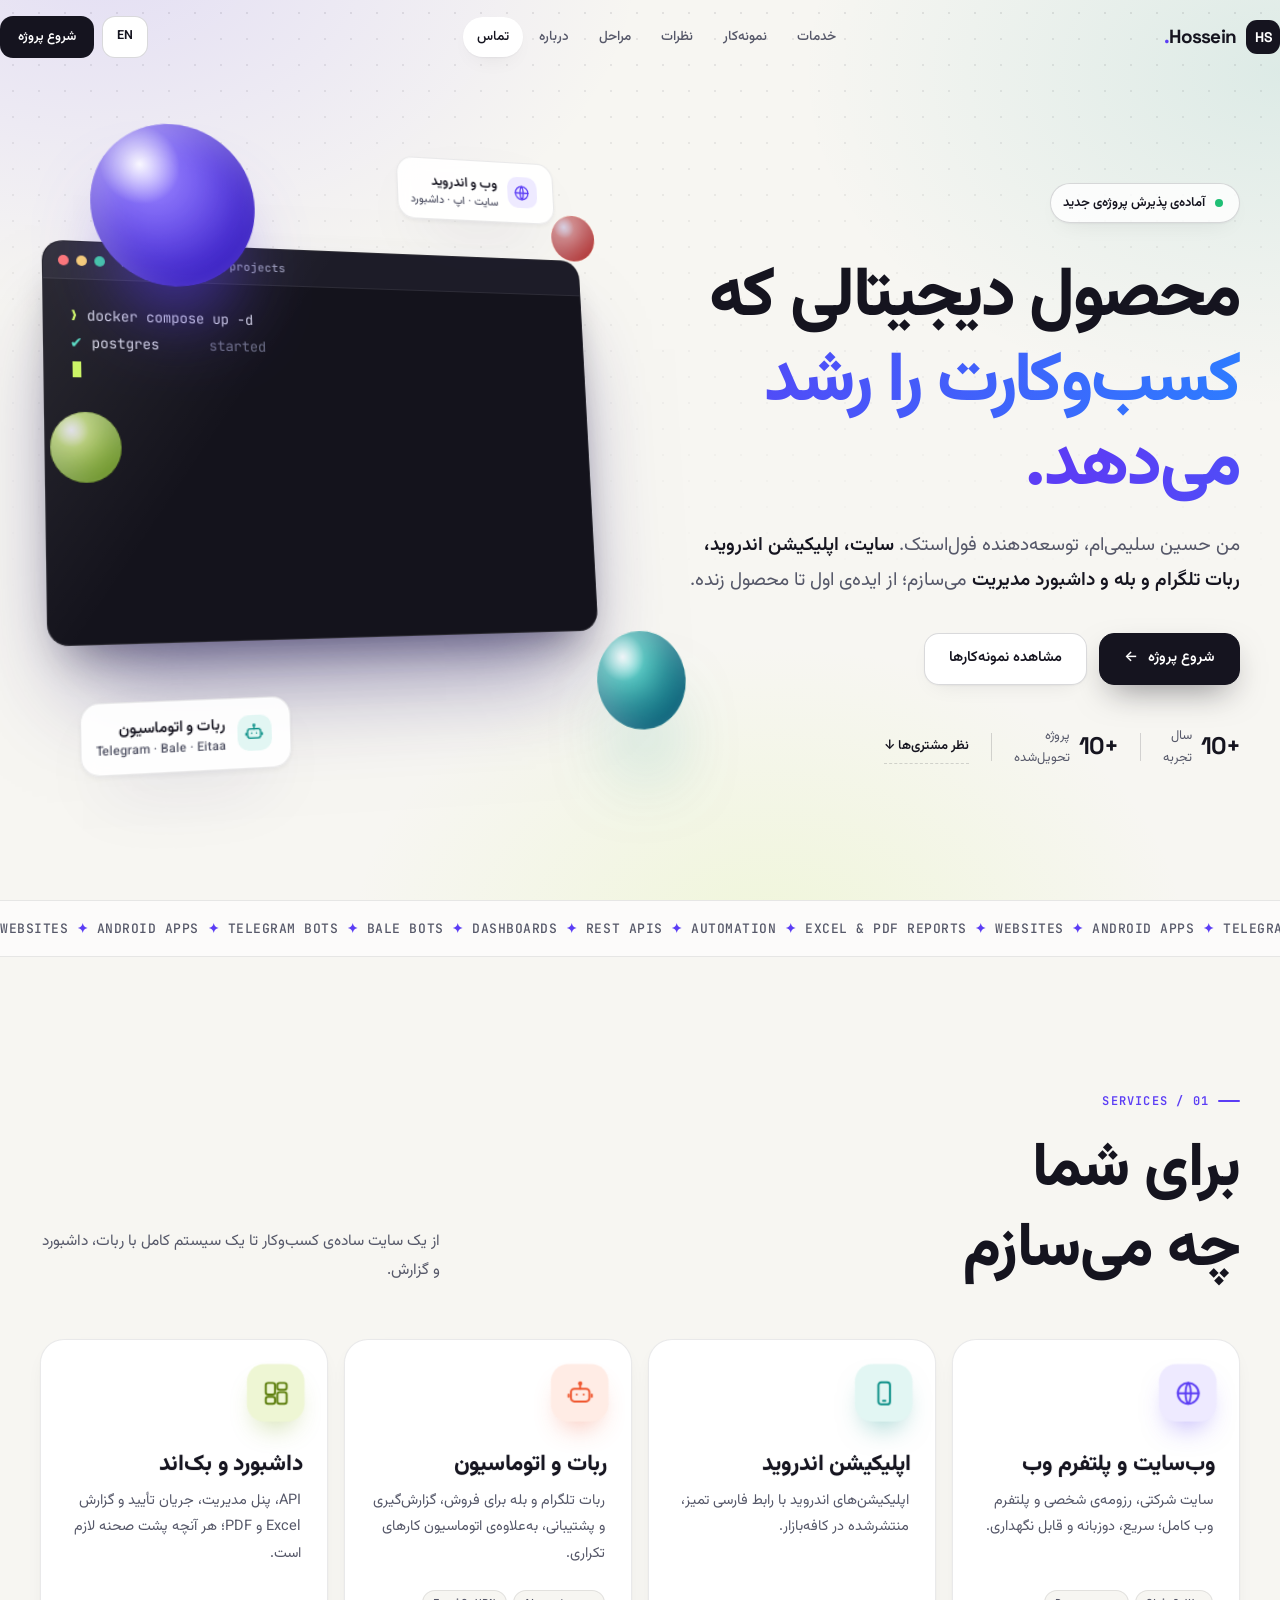
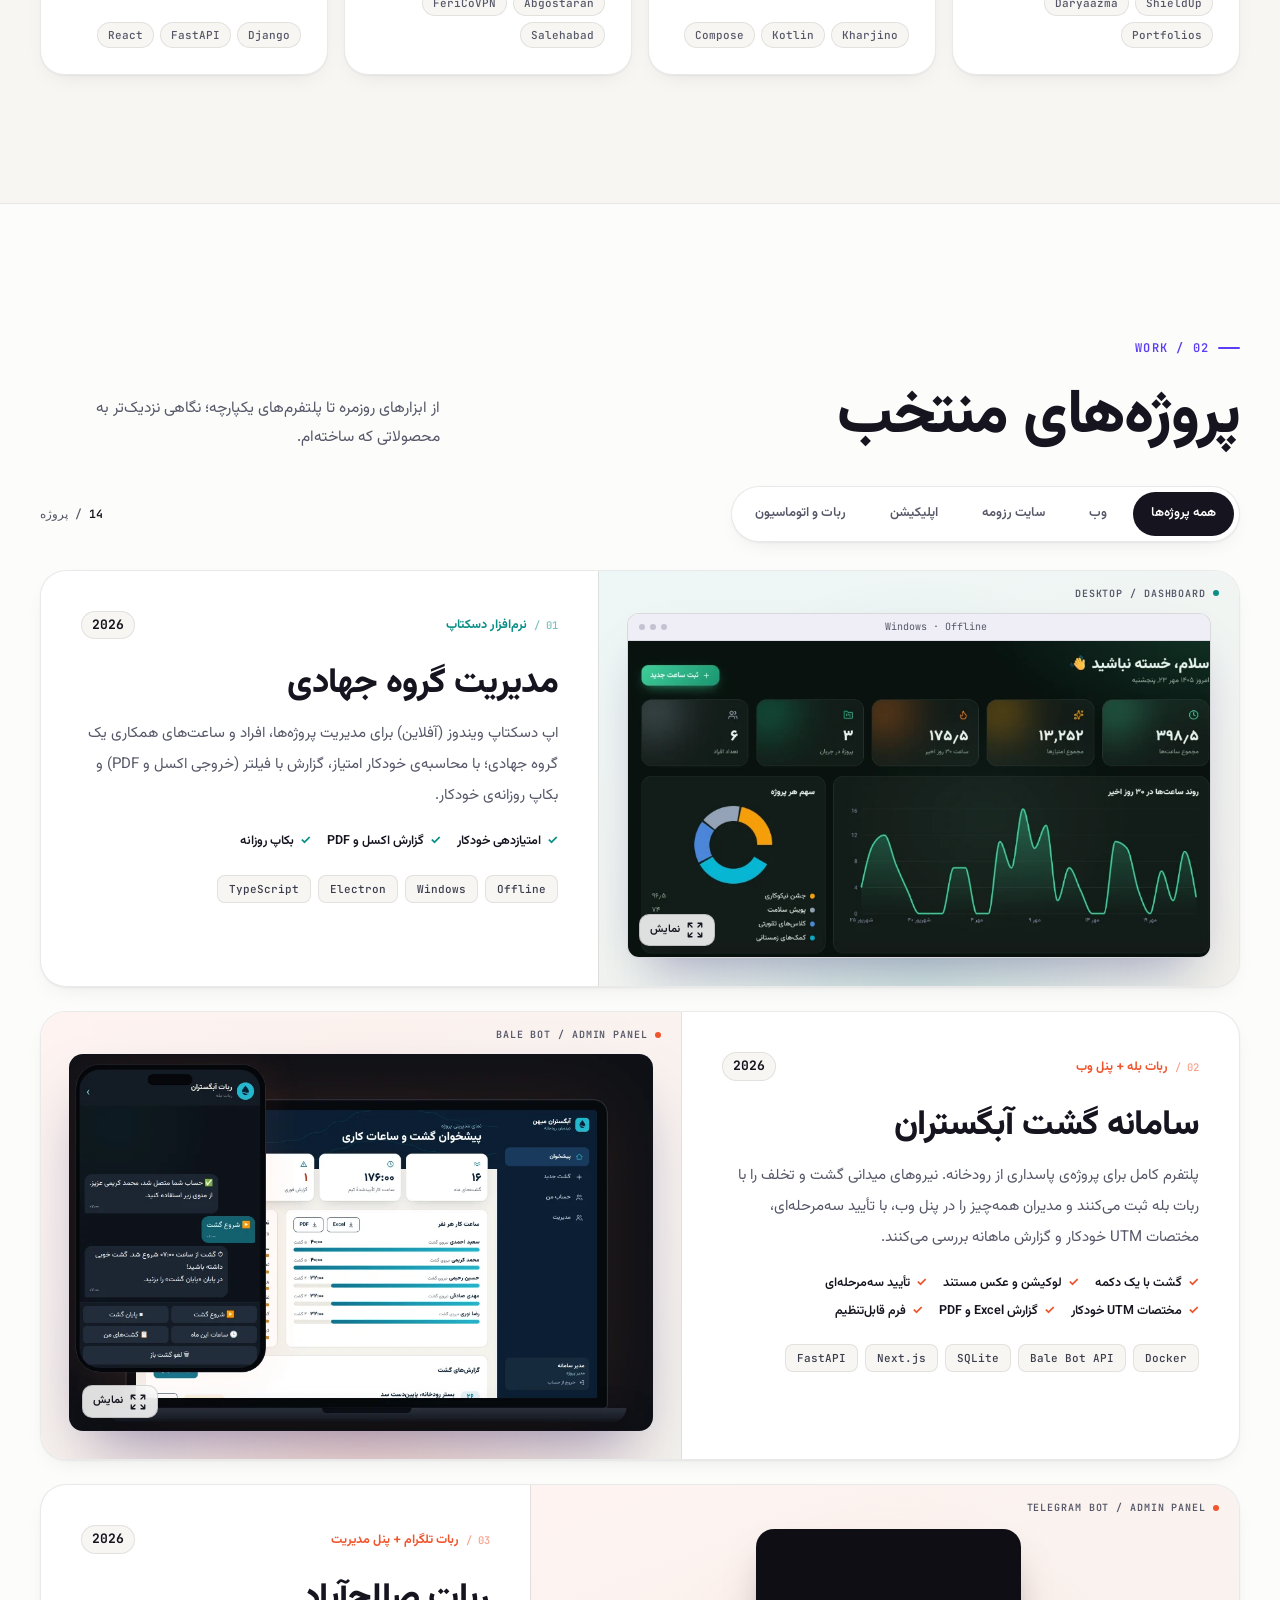
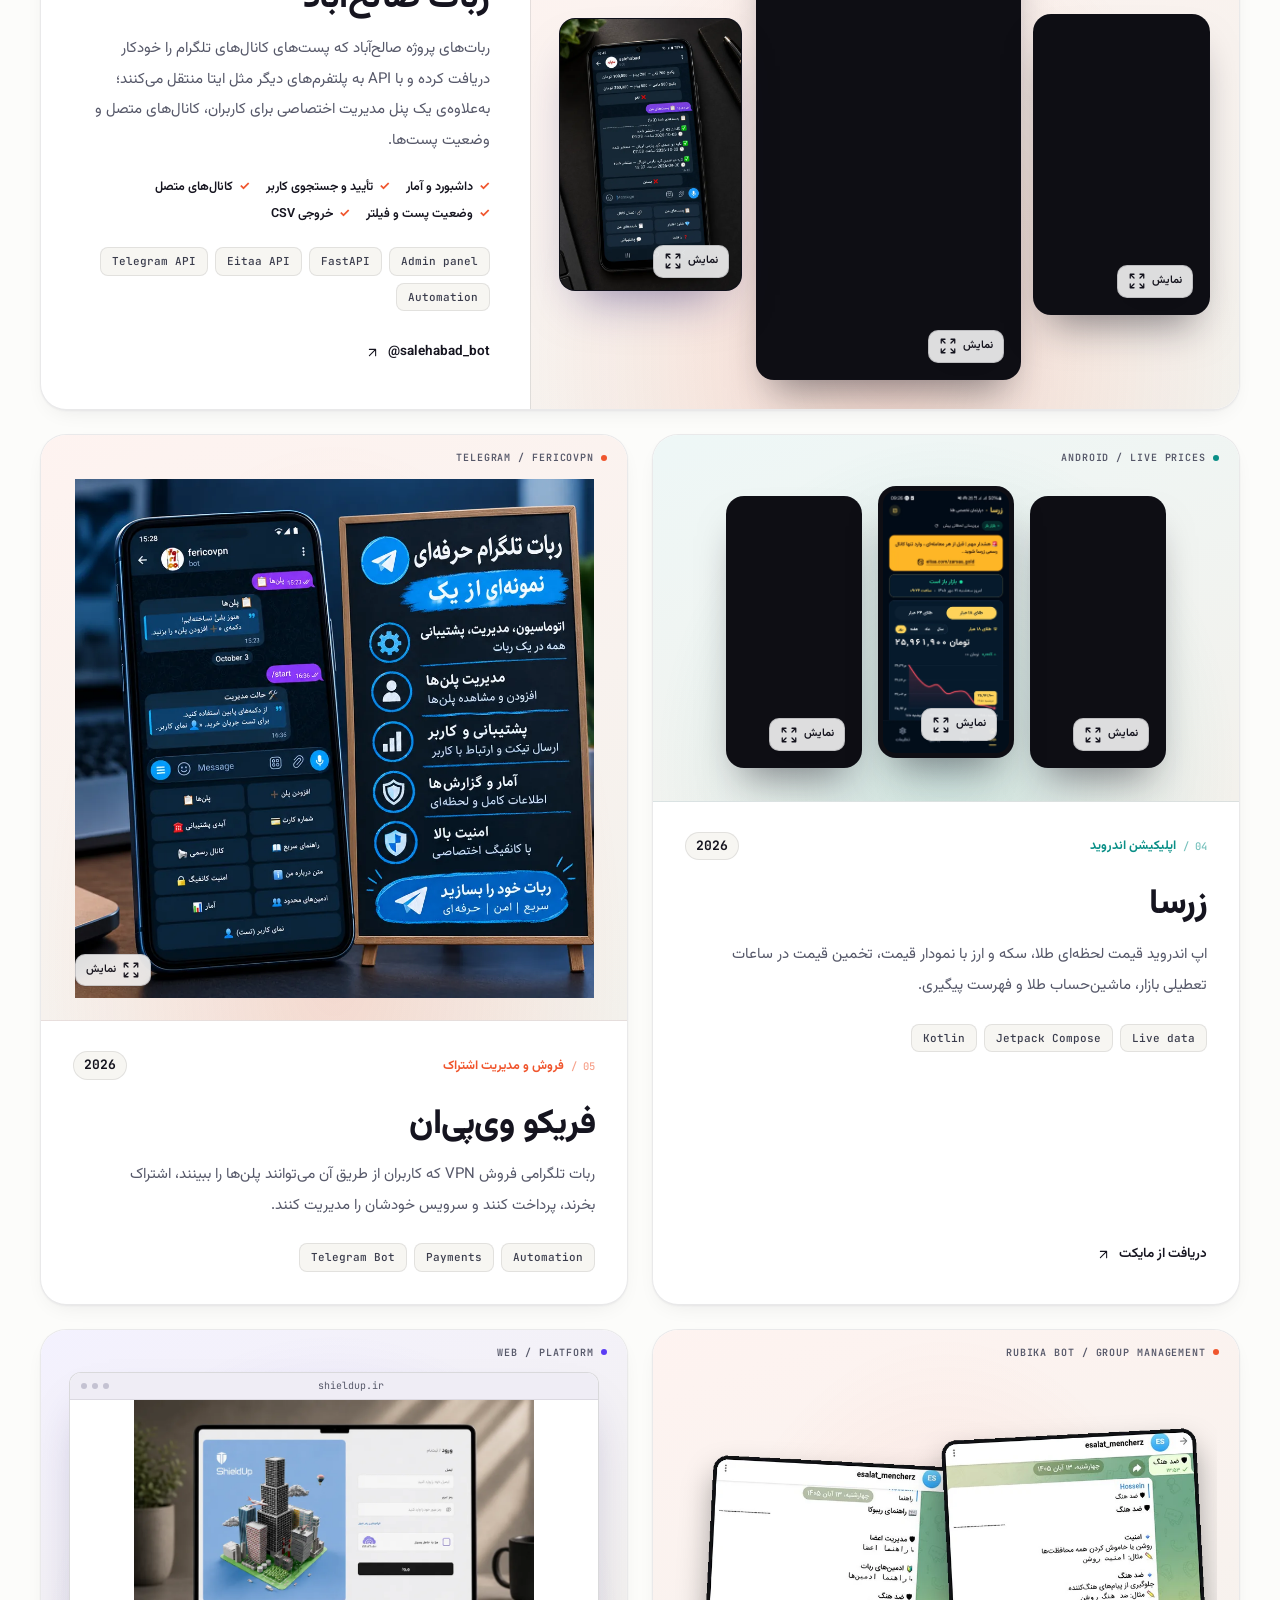
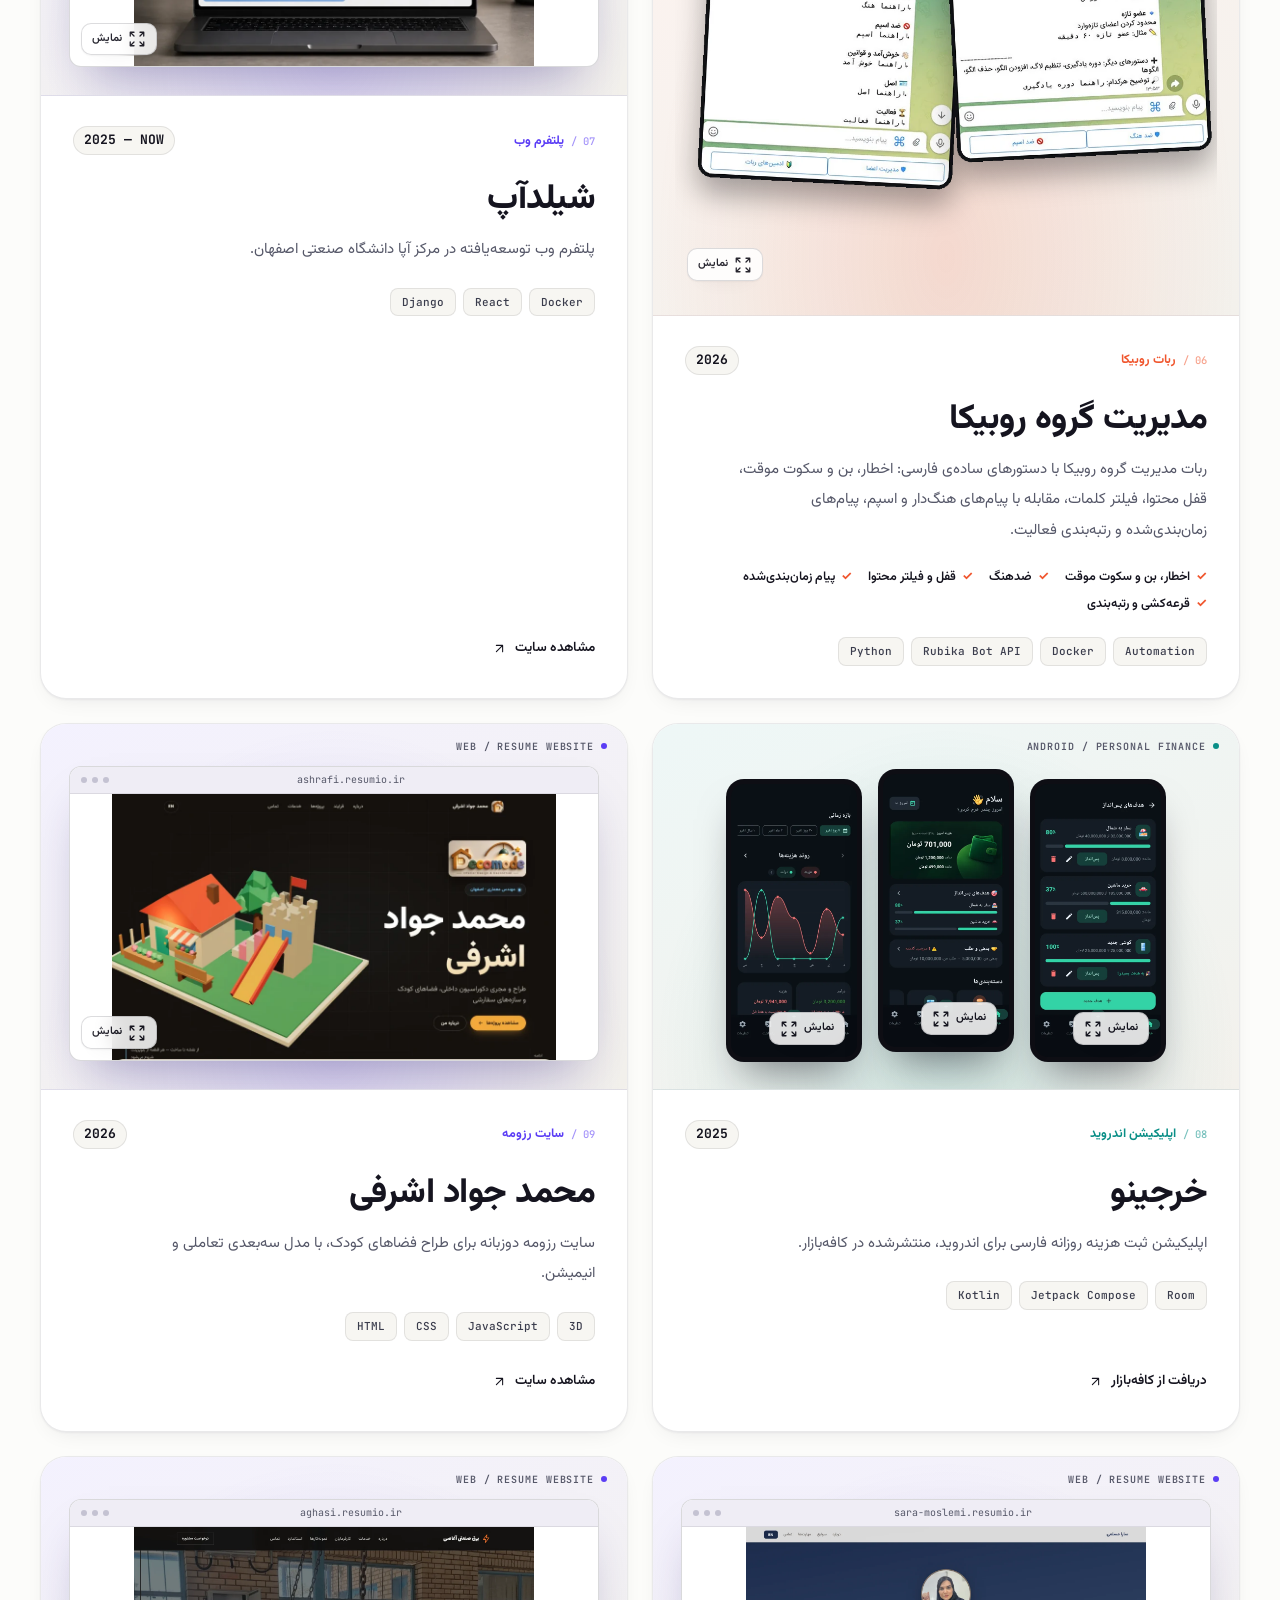
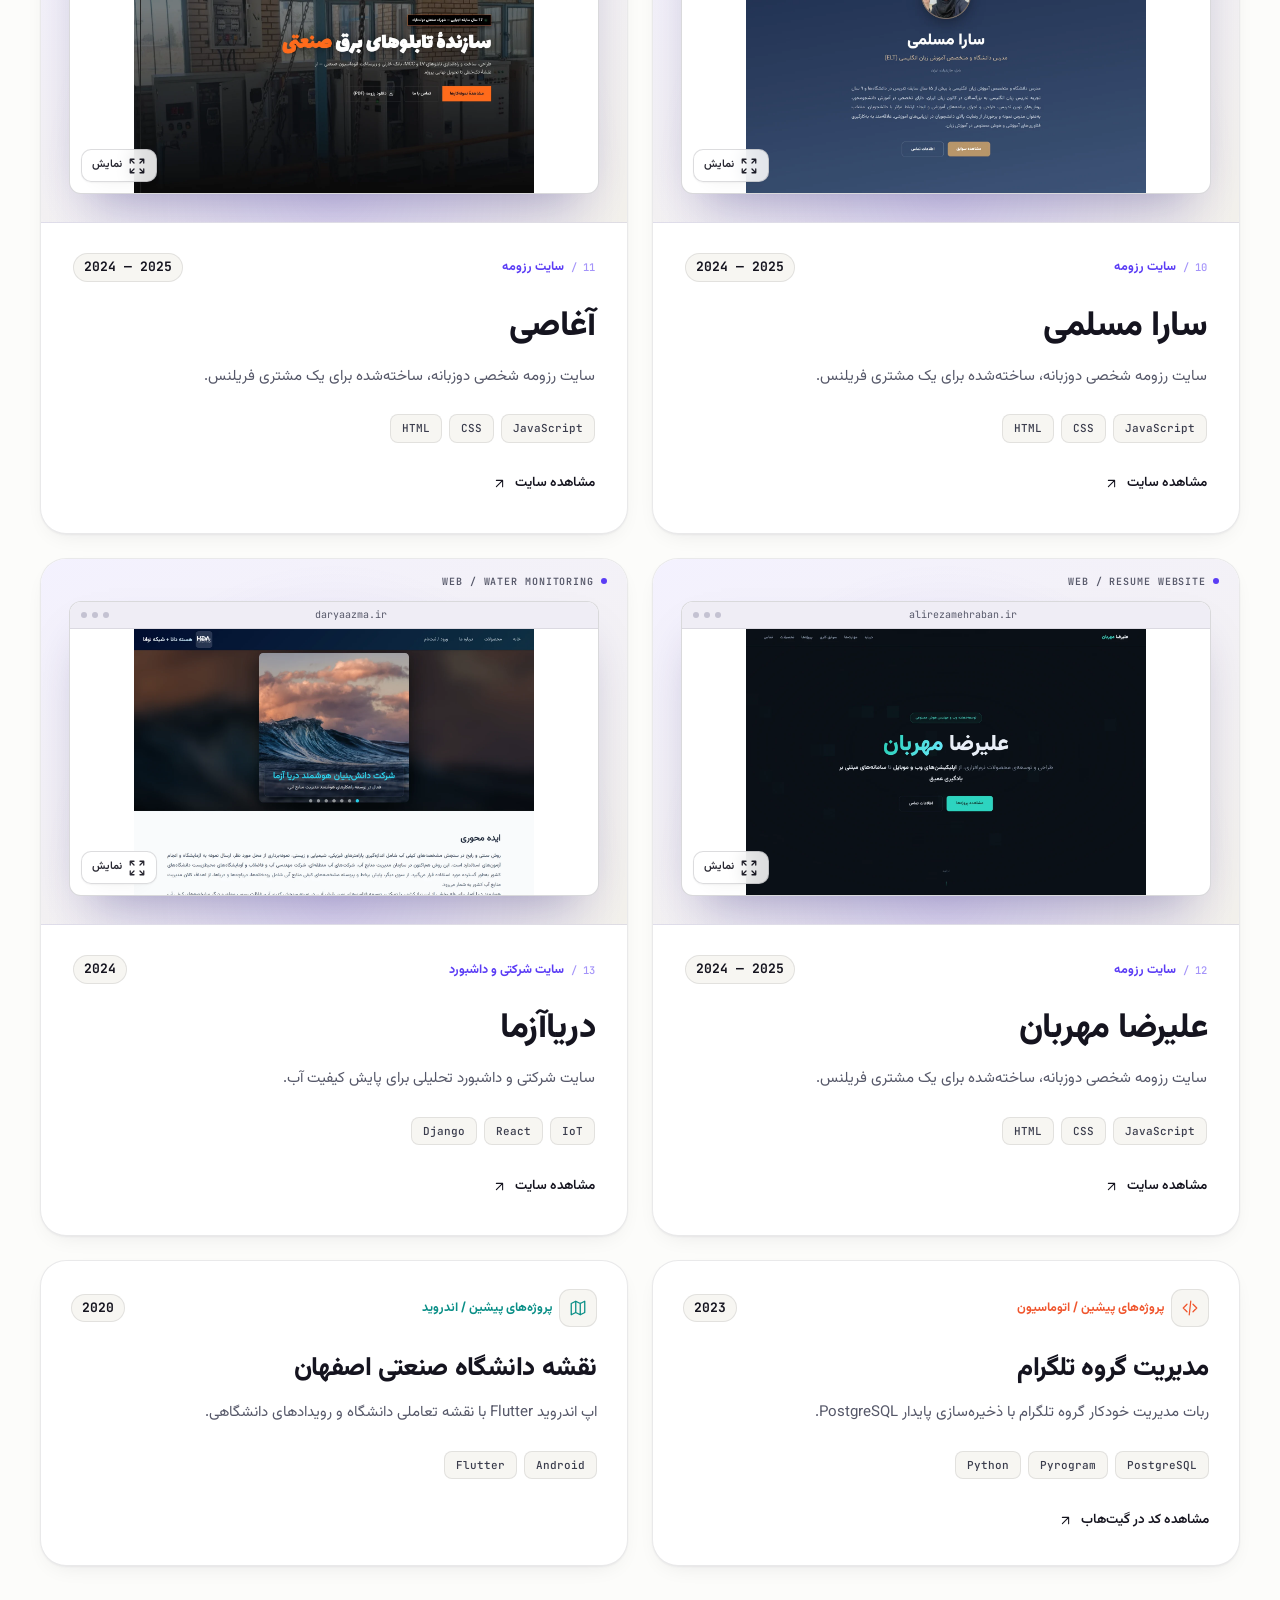
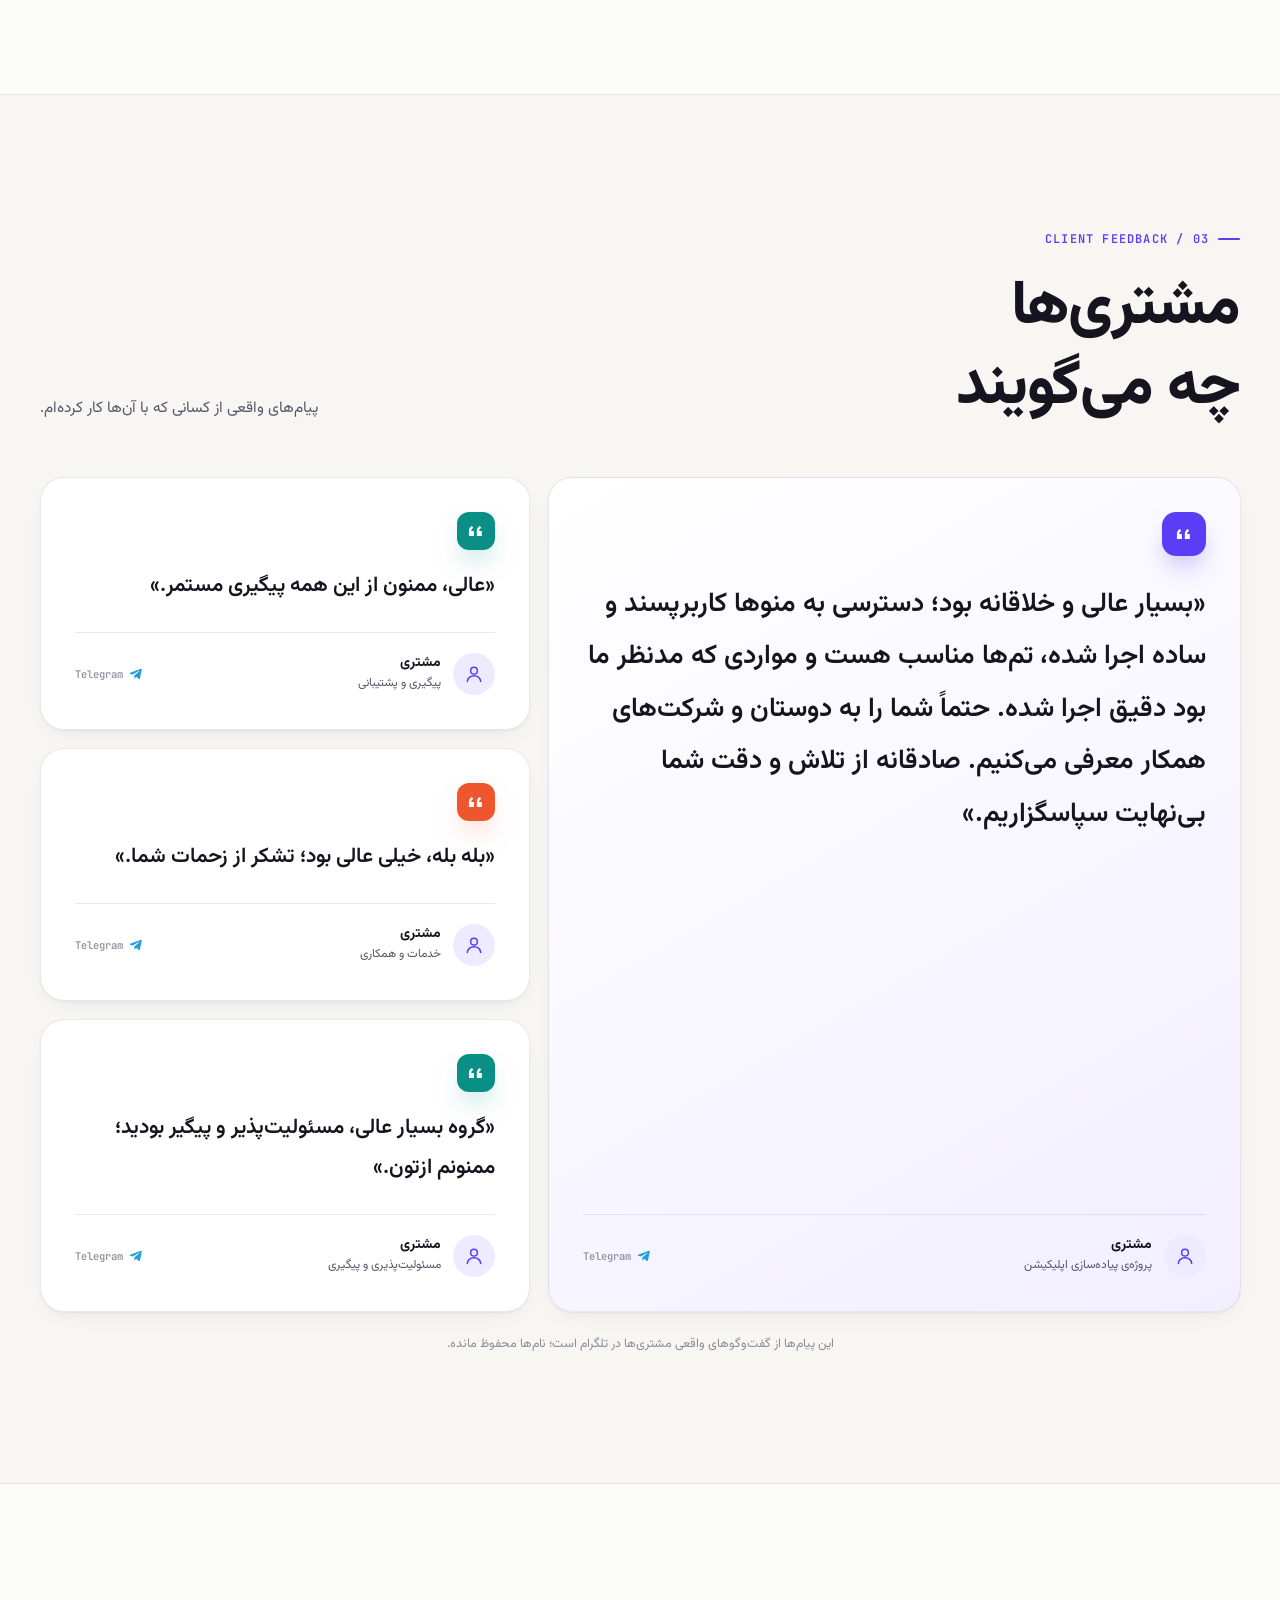
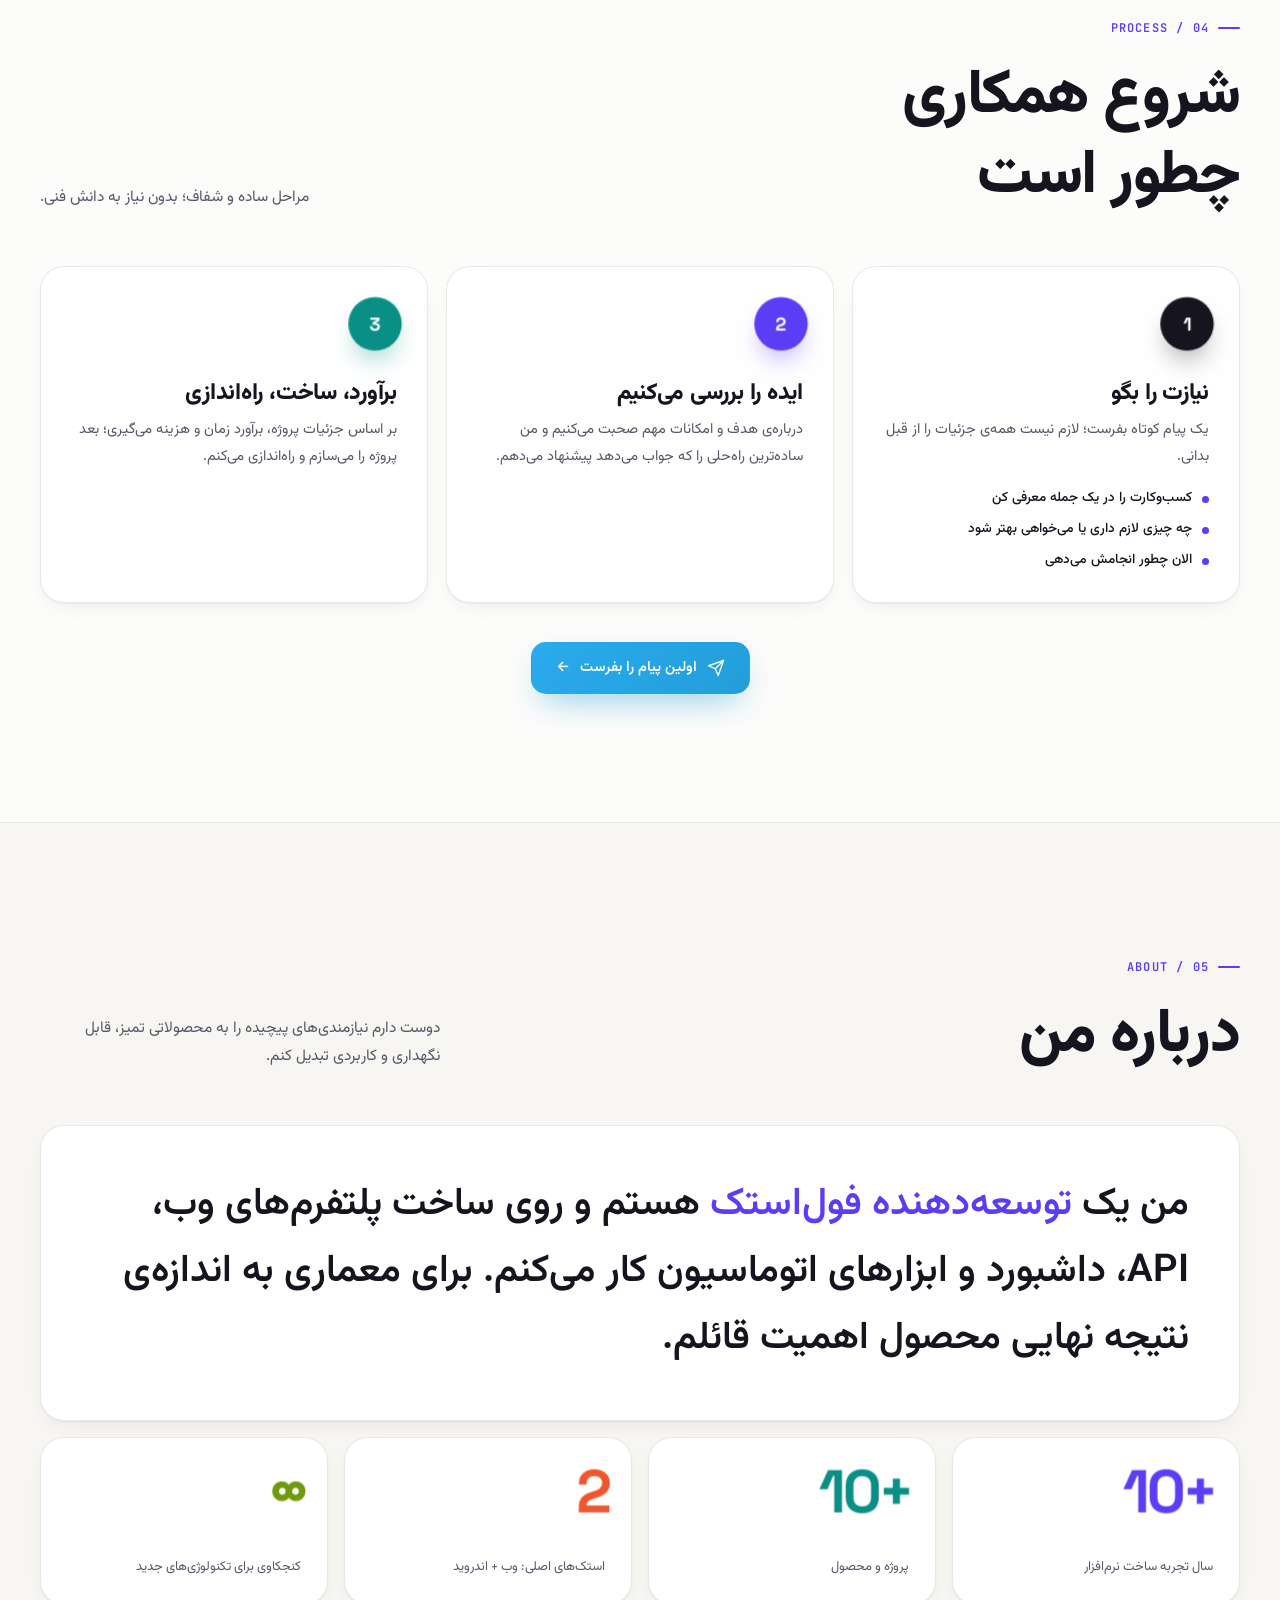
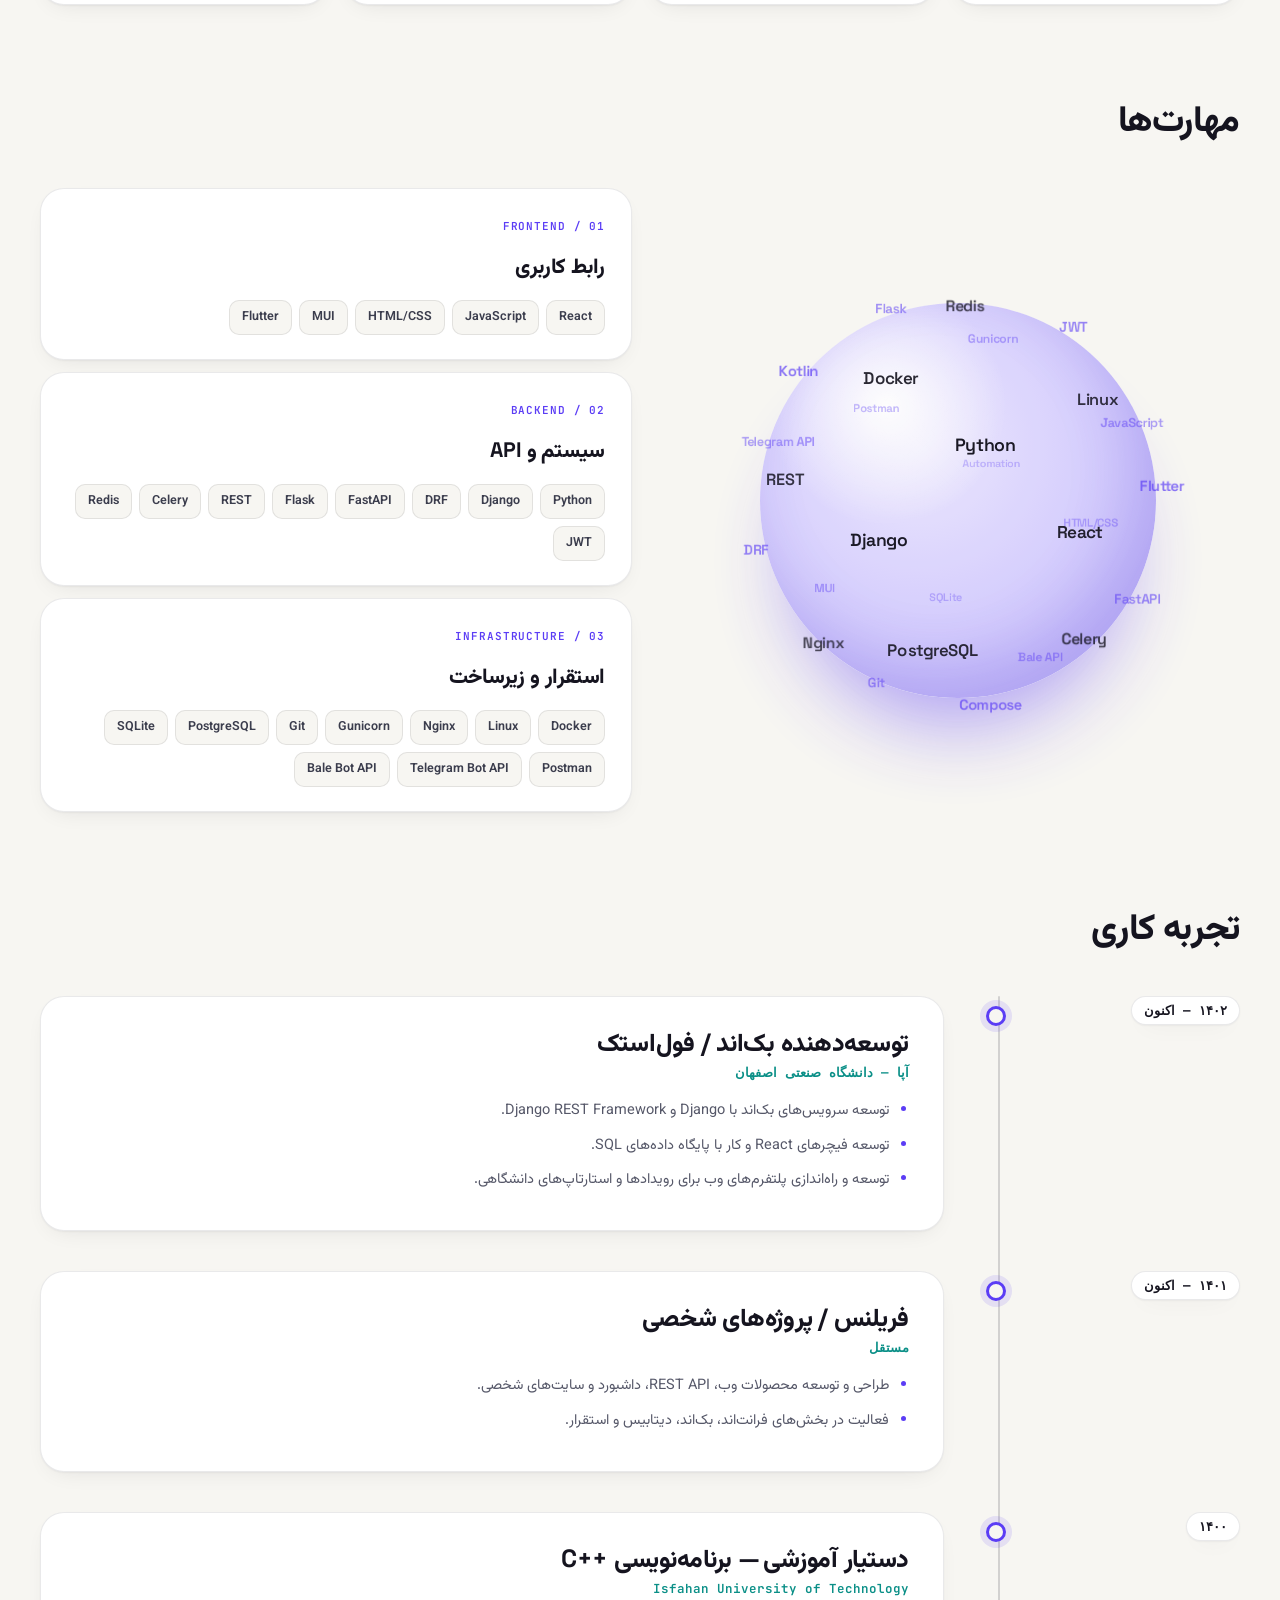
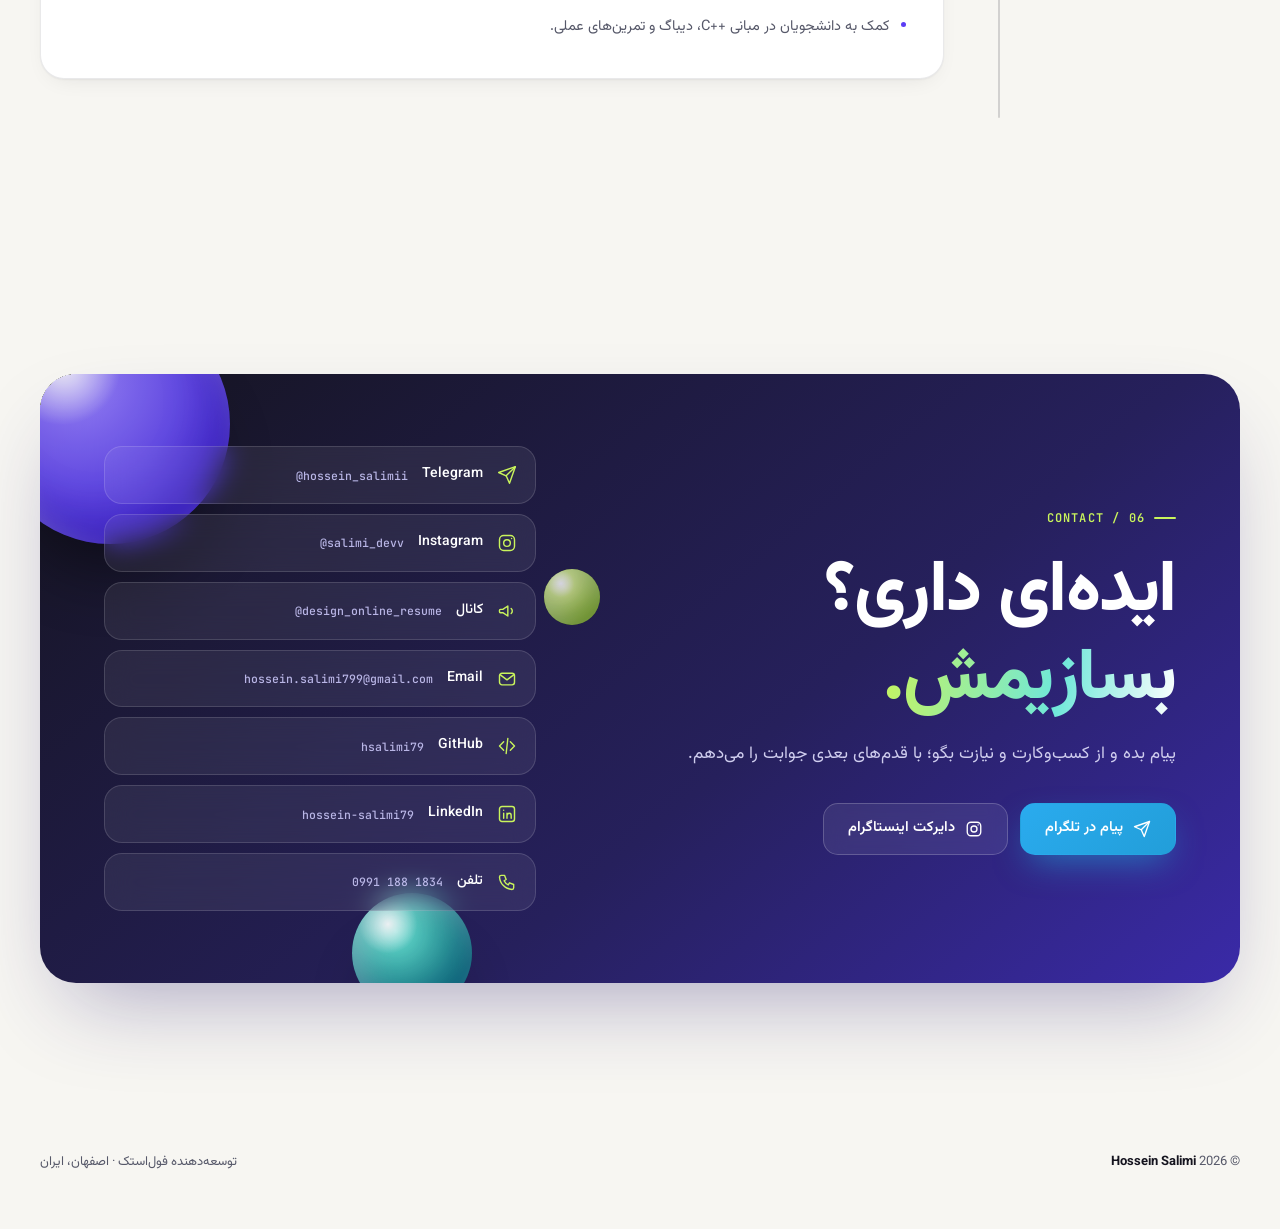
==== index.html @ 25f8d0c4 "Add deep links that open a project filter, e.g. #projects-resume" ====
<!DOCTYPE html>
<html lang="fa" dir="rtl">
<head>
<meta charset="UTF-8">
<meta name="viewport" content="width=device-width, initial-scale=1.0">
<meta name="theme-color" content="#f7f6f2">
<meta name="color-scheme" content="light">
<title>حسین سلیمی — وب‌سایت، اپلیکیشن و ربات برای کسب‌وکار شما</title>
<meta name="description" content="حسین سلیمی، توسعه‌دهنده فول‌استک. سایت، اپلیکیشن اندروید، ربات تلگرام و بله و داشبورد مدیریت می‌سازم؛ از ایده‌ی اول تا محصول زنده.">
<meta property="og:title" content="حسین سلیمی — وب‌سایت، اپلیکیشن و ربات برای کسب‌وکار شما">
<meta property="og:description" content="سایت، اپلیکیشن اندروید، ربات تلگرام و بله و داشبورد مدیریت؛ از ایده‌ی اول تا محصول زنده.">
<meta property="og:type" content="website">
<!-- lang:start -->
<link rel="canonical" href="https://hossein-salimi.resumio.ir/">
<link rel="alternate" hreflang="fa" href="https://hossein-salimi.resumio.ir/">
<link rel="alternate" hreflang="en" href="https://hossein-salimi.resumio.ir/en/">
<link rel="alternate" hreflang="x-default" href="https://hossein-salimi.resumio.ir/">
<meta property="og:url" content="https://hossein-salimi.resumio.ir/">
<meta property="og:locale" content="fa_IR">
<!-- lang:end -->
<link rel="preconnect" href="https://fonts.googleapis.com">
<link rel="preconnect" href="https://fonts.gstatic.com" crossorigin>
<link href="https://fonts.googleapis.com/css2?family=Inter:wght@400;500;600;700&family=Space+Grotesk:wght@500;600;700&family=JetBrains+Mono:wght@400;500;600&family=Vazirmatn:wght@400;500;600;700;800&display=swap" rel="stylesheet">
<script type="application/ld+json">
{"@context":"https://schema.org","@type":"ProfessionalService","name":"Hossein Salimi","description":"Websites, Android apps, Telegram and Bale bots and dashboards for businesses.","url":"https://hsalimi79.github.io/","email":"hossein.salimi799@gmail.com","areaServed":"IR","address":{"@type":"PostalAddress","addressLocality":"Isfahan","addressCountry":"IR"},"sameAs":["https://github.com/hsalimi79","https://linkedin.com/in/hossein-salimi79","https://t.me/hossein_salimii"]}
</script>
<script>document.documentElement.classList.add('js')</script>
<style>
:root{
  --bg:#f7f6f2;--surface:#fff;--ink:#15141f;--muted:#565869;--soft:#8a8c9c;
  --line:rgba(21,20,31,.09);--line2:rgba(21,20,31,.16);
  --violet:#5b3df5;--violet-2:#7c63ff;--violet-soft:#eeeaff;
  --teal:#0a8f87;--teal-soft:#e2f6f3;--coral:#f0562e;--coral-soft:#ffece5;
  --lime:#c9f45c;--amber:#f5a623;
  --shadow-s:0 1px 2px rgba(21,20,31,.05),0 8px 24px -12px rgba(21,20,31,.12);
  --shadow-m:0 2px 4px rgba(21,20,31,.05),0 24px 60px -24px rgba(40,30,110,.28);
  --shadow-l:0 40px 90px -30px rgba(40,30,110,.38);
  --max:1200px;--display:"Space Grotesk",Vazirmatn,sans-serif;--mono:"JetBrains Mono",ui-monospace,monospace;
  --ease:cubic-bezier(.2,.8,.2,1);
}
*{box-sizing:border-box;margin:0;padding:0}
html{scroll-behavior:smooth;scroll-padding-top:88px}
body{background:var(--bg);color:var(--ink);font-family:Inter,Vazirmatn,sans-serif;line-height:1.7;overflow-x:hidden;-webkit-font-smoothing:antialiased}
body.fa{font-family:Vazirmatn,Inter,sans-serif}
a{color:inherit;text-decoration:none}
button{font:inherit;color:inherit}
img{max-width:100%}
::selection{background:var(--violet);color:#fff}
:focus-visible{outline:2px solid var(--violet);outline-offset:3px;border-radius:8px}
.container{width:min(var(--max),calc(100% - 48px));margin-inline:auto}

/* ambient background */
.paper{position:fixed;inset:0;z-index:-3;pointer-events:none;background:
 radial-gradient(900px 600px at 8% -5%,rgba(124,99,255,.16),transparent 60%),
 radial-gradient(800px 560px at 100% 8%,rgba(10,143,135,.11),transparent 60%),
 radial-gradient(700px 500px at 60% 105%,rgba(201,244,92,.16),transparent 60%),var(--bg)}
.dots{position:fixed;inset:0;z-index:-2;pointer-events:none;opacity:.55;background-image:radial-gradient(rgba(21,20,31,.16) 1px,transparent 1.3px);background-size:26px 26px;mask-image:linear-gradient(180deg,#000 0,transparent 70%);-webkit-mask-image:linear-gradient(180deg,#000 0,transparent 70%)}
.progress{position:fixed;top:0;left:0;height:3px;width:100%;z-index:60;transform-origin:0 50%;transform:scaleX(0);background:linear-gradient(90deg,var(--violet),var(--teal),var(--lime))}

/* topbar */
.topbar{position:fixed;top:0;inset-inline:0;height:74px;z-index:50;display:flex;align-items:center;transition:background .3s,box-shadow .3s,backdrop-filter .3s}
.topbar.scrolled{background:rgba(247,246,242,.82);backdrop-filter:blur(16px) saturate(1.4);-webkit-backdrop-filter:blur(16px) saturate(1.4);box-shadow:0 1px 0 var(--line)}
.nav{display:flex;align-items:center;justify-content:space-between;width:100%;gap:16px}
.logo{display:flex;align-items:center;gap:10px;font-family:var(--display);font-weight:700;font-size:19px;letter-spacing:-.04em}
.logo i{display:grid;place-items:center;width:34px;height:34px;border-radius:11px;background:var(--ink);color:#fff;font:700 14px var(--display);font-style:normal;letter-spacing:-.02em}
.logo b{font-weight:700}.logo b span{color:var(--violet)}
.navlinks{display:flex;gap:2px;font-size:13.5px;font-weight:500;color:var(--muted)}
.navlinks a{padding:9px 14px;border-radius:99px;transition:color .2s,background .2s}
.navlinks a:hover{color:var(--ink);background:rgba(21,20,31,.05)}
.navlinks a.active{color:var(--ink);background:var(--surface);box-shadow:var(--shadow-s)}
.actions{display:flex;align-items:center;gap:8px}
.iconbtn,.langbtn{height:42px;min-width:44px;border:1px solid var(--line2);background:var(--surface);color:var(--ink);border-radius:13px;cursor:pointer;transition:.2s;font-weight:600;font-size:12.5px}
.langbtn{padding:0 14px;display:inline-flex;align-items:center;justify-content:center}
.iconbtn:hover,.langbtn:hover{border-color:var(--violet);color:var(--violet)}
.nav-cta{display:inline-flex;align-items:center;gap:8px;height:42px;padding:0 18px;border-radius:13px;background:var(--ink);color:#fff;font-size:13px;font-weight:600;transition:transform .25s var(--ease),box-shadow .25s}
.nav-cta:hover{transform:translateY(-2px);box-shadow:0 12px 24px -10px rgba(21,20,31,.5)}

/* buttons */
.btn{display:inline-flex;align-items:center;gap:10px;min-height:52px;padding:0 24px;border-radius:15px;border:1px solid var(--line2);background:var(--surface);font-size:14.5px;font-weight:600;transition:transform .3s var(--ease),box-shadow .3s,border-color .2s,background .2s;box-shadow:var(--shadow-s)}
.btn:hover{border-color:var(--violet);box-shadow:var(--shadow-m)}
.btn.primary{background:var(--ink);border-color:var(--ink);color:#fff;box-shadow:0 14px 34px -12px rgba(21,20,31,.55)}
.btn.primary:hover{background:var(--violet);border-color:var(--violet);box-shadow:0 18px 40px -12px rgba(91,61,245,.6)}
.btn.tg{background:linear-gradient(135deg,#2aabee,#229ed9);border-color:transparent;color:#fff;box-shadow:0 14px 34px -12px rgba(34,158,217,.6)}
.btn svg{width:18px;height:18px;flex-shrink:0;fill:none;stroke:currentColor;stroke-width:1.8;stroke-linecap:round;stroke-linejoin:round}
.arrow{transition:transform .25s var(--ease)}
.btn:hover .arrow{transform:translateX(4px)}
[dir=rtl] .arrow{transform:scaleX(-1)}
[dir=rtl] .btn:hover .arrow{transform:scaleX(-1) translateX(4px)}

/* hero */
.hero{position:relative;min-height:100vh;min-height:100svh;padding:132px 0 80px;display:grid;grid-template-columns:minmax(0,1.05fr) minmax(0,.95fr);align-items:center;gap:48px}
.kicker{display:inline-flex;align-items:center;gap:10px;padding:8px 16px 8px 12px;border:1px solid var(--line2);background:rgba(255,255,255,.8);border-radius:99px;font-size:13px;font-weight:600;margin-bottom:26px;box-shadow:var(--shadow-s)}
.kicker i{width:8px;height:8px;border-radius:50%;background:#1fbf75;animation:ping 2s infinite}
@keyframes ping{70%{box-shadow:0 0 0 9px rgba(31,191,117,0)}0%{box-shadow:0 0 0 0 rgba(31,191,117,.5)}100%{box-shadow:0 0 0 0 rgba(31,191,117,0)}}
.hero h1{font-family:var(--display);font-size:clamp(44px,6.3vw,90px);line-height:.98;letter-spacing:-.055em;font-weight:700}
.fa .hero h1{font-size:clamp(40px,5.4vw,76px);line-height:1.22;letter-spacing:-.03em;font-weight:800}
.gradient{background:linear-gradient(100deg,var(--violet) 5%,#2e7bff 50%,var(--teal) 95%);background-size:200% 100%;-webkit-background-clip:text;background-clip:text;color:transparent;animation:shimmer 8s ease-in-out infinite alternate}
@keyframes shimmer{to{background-position:100% 0}}
.hero-copy{max-width:560px;color:var(--muted);font-size:19px;line-height:1.85;margin-top:26px}
.hero-copy strong{color:var(--ink);font-weight:600}
.ctas{display:flex;gap:12px;margin-top:34px;flex-wrap:wrap}
.trust{display:flex;align-items:center;gap:22px;margin-top:40px;flex-wrap:wrap;color:var(--muted);font-size:13px}
.trust div{display:flex;align-items:center;gap:9px}
.trust b{direction:ltr;unicode-bidi:isolate;display:inline-block;font-family:var(--display);font-size:24px;color:var(--ink);letter-spacing:-.04em;font-weight:700}
.trust span.sep{width:1px;height:28px;background:var(--line2)}

/* hero stage: 3D terminal + orbs */
.stage{position:relative;height:580px;perspective:1600px}
.deck{position:absolute;inset:0;transform-style:preserve-3d;transform:rotateY(var(--ry,-16deg)) rotateX(var(--rx,7deg));transition:transform .25s ease-out}
[dir=rtl] .deck{--ry:16deg}
.orb{position:absolute;border-radius:50%;will-change:transform;
 background:radial-gradient(circle at 30% 26%,rgba(255,255,255,.95) 0,rgba(255,255,255,0) 24%),radial-gradient(circle at 36% 32%,var(--o1),var(--o2) 72%);
 box-shadow:inset -16px -22px 46px rgba(30,10,120,.28),inset 10px 10px 30px rgba(255,255,255,.35),0 50px 70px -26px var(--os)}
.orb-1{--o1:#9b86ff;--o2:#4a2ee0;--os:rgba(91,61,245,.7);width:150px;height:150px;top:-2%;inset-inline-end:6%;transform:translateZ(150px);animation:bob 7s ease-in-out infinite}
.orb-2{--o1:#6fe7d9;--o2:#08877f;--os:rgba(10,143,135,.65);width:88px;height:88px;bottom:6%;inset-inline-start:-2%;transform:translateZ(210px);animation:bob 8s ease-in-out -3s infinite}
.orb-3{--o1:#e6ff8a;--o2:#8cc90f;--os:rgba(140,201,15,.6);width:58px;height:58px;top:46%;inset-inline-end:-3%;transform:translateZ(240px);animation:bob 6s ease-in-out -1s infinite}
.orb-4{--o1:#ffb199;--o2:#e8431a;--os:rgba(240,86,46,.55);width:46px;height:46px;top:8%;inset-inline-start:2%;transform:translateZ(120px);animation:bob 9s ease-in-out -5s infinite}
@keyframes bob{50%{translate:0 -16px}}
.screen{position:absolute;border-radius:20px;overflow:hidden;border:1px solid rgba(255,255,255,.1);background:#14131c;box-shadow:0 60px 90px -30px rgba(40,30,110,.55),0 24px 40px -20px rgba(21,20,31,.5);transform-style:preserve-3d}
.screen:after{content:"";position:absolute;inset:0;background:linear-gradient(125deg,rgba(255,255,255,.1),transparent 36%);pointer-events:none}
.screen .bar{height:36px;display:flex;align-items:center;gap:7px;padding:0 14px;background:#1d1c28;border-bottom:1px solid rgba(255,255,255,.07);font:500 11px var(--mono);color:#9a9cb4;direction:ltr}
.screen .bar i{width:10px;height:10px;border-radius:50%;background:#3a3b4d}
.screen .bar i:nth-child(1){background:#ff6b6b}.screen .bar i:nth-child(2){background:#ffd166}.screen .bar i:nth-child(3){background:#34d399}
.screen .bar span{margin-inline-start:8px}
.term{inset-inline:0;top:13%;transform:translateZ(60px);animation:bob 8s ease-in-out infinite;direction:ltr;text-align:left}
.term pre{font-family:var(--mono);font-size:13.5px;line-height:1.9;color:#d8d9e6;padding:22px 24px 26px;min-height:340px;white-space:pre-wrap;word-break:break-word}
.term .p{color:#c9f45c}.term .ok{color:#52e0c4}.term .dim{color:#6f7188}.term .hl{color:#a99bff}
.term .cur{display:inline-block;width:8px;height:15px;background:#c9f45c;vertical-align:-2px;margin-left:2px;animation:blink 1s steps(2) infinite}
@keyframes blink{50%{opacity:0}}
.chip3d{position:absolute;display:flex;align-items:center;gap:10px;padding:11px 16px 11px 12px;border-radius:16px;background:rgba(255,255,255,.92);border:1px solid var(--line);box-shadow:var(--shadow-m);font-size:13px;font-weight:600;white-space:nowrap;backdrop-filter:blur(10px)}
.chip3d i{display:grid;place-items:center;width:30px;height:30px;border-radius:10px;font-style:normal;font-size:15px}
.chip3d small{display:block;font-size:10.5px;font-weight:500;color:var(--muted);line-height:1.3}
.chip3d.c1{bottom:3%;inset-inline-end:2%;transform:translateZ(190px);animation:bob 7s ease-in-out -2s infinite}
.chip3d.c1 i{background:var(--teal-soft);color:var(--teal)}
.chip3d.c2{top:2%;inset-inline-start:14%;transform:translateZ(170px);animation:bob 8s ease-in-out -4s infinite}
.chip3d.c2 i{background:var(--violet-soft);color:var(--violet)}

/* marquee */
.marquee{border-block:1px solid var(--line);overflow:hidden;white-space:nowrap;color:var(--muted);font:500 13px var(--mono);letter-spacing:.04em;padding:19px 0;background:rgba(255,255,255,.6);direction:ltr}
.marquee-track{display:inline-block;animation:move 40s linear infinite}
.marquee span{margin:0 26px}.marquee b{color:var(--violet)}
@keyframes move{to{transform:translateX(-50%)}}

/* sections */
.section{padding:128px 0;position:relative}
.section.alt{background:rgba(255,255,255,.62);border-block:1px solid var(--line)}
.section-head{display:flex;align-items:flex-end;justify-content:space-between;gap:30px;margin-bottom:54px}
.eyebrow{display:inline-flex;align-items:center;gap:9px;color:var(--violet);font:600 12px var(--mono);letter-spacing:.1em;margin-bottom:16px}
.eyebrow:before{content:"";width:22px;height:2px;background:currentColor;border-radius:2px}
.section-title{font-family:var(--display);font-size:clamp(36px,4.8vw,64px);letter-spacing:-.05em;line-height:1.04;font-weight:700}
.fa .section-title{letter-spacing:-.02em;line-height:1.3;font-weight:800}
.section-note{color:var(--muted);max-width:400px;font-size:15.5px;line-height:1.85}

/* reveal (individual props so 3D tilt owns `transform`) */
.js .rv{opacity:0;translate:0 34px;transition:opacity .9s var(--ease),translate .9s var(--ease);transition-delay:var(--d,0s)}
.js .rv.show{opacity:1;translate:0 0}

/* card base with tilt + spotlight */
.card{position:relative;border:1px solid var(--line);border-radius:24px;background:var(--surface);box-shadow:var(--shadow-s);transform-style:preserve-3d;transform:perspective(1200px) rotateX(var(--rx,0deg)) rotateY(var(--ry,0deg));transition:transform .5s var(--ease),box-shadow .4s,border-color .3s;will-change:transform}
.card.tilting{transition:transform .08s linear,box-shadow .4s,border-color .3s}
.card:before{content:"";position:absolute;inset:0;border-radius:inherit;pointer-events:none;opacity:0;transition:opacity .35s;background:radial-gradient(380px circle at var(--mx,50%) var(--my,50%),rgba(91,61,245,.09),transparent 60%)}
.card:hover:before{opacity:1}
.card:hover{box-shadow:var(--shadow-m);border-color:rgba(91,61,245,.28)}

/* services */
.services{display:grid;grid-template-columns:repeat(4,minmax(0,1fr));gap:16px}
.service{padding:28px 26px 26px;display:flex;flex-direction:column;min-height:330px}
.s-ico{display:grid;place-items:center;width:56px;height:56px;border-radius:17px;margin-bottom:26px;transform:translateZ(34px);box-shadow:0 14px 28px -12px var(--sh)}
.s-ico svg{width:27px;height:27px;fill:none;stroke:currentColor;stroke-width:1.7;stroke-linecap:round;stroke-linejoin:round}
.service:nth-child(1) .s-ico{background:var(--violet-soft);color:var(--violet);--sh:rgba(91,61,245,.5)}
.service:nth-child(2) .s-ico{background:var(--teal-soft);color:var(--teal);--sh:rgba(10,143,135,.5)}
.service:nth-child(3) .s-ico{background:var(--coral-soft);color:var(--coral);--sh:rgba(240,86,46,.45)}
.service:nth-child(4) .s-ico{background:#eef6d4;color:#5b7d0a;--sh:rgba(120,160,10,.45)}
.service h3{font-family:var(--display);font-size:22px;letter-spacing:-.03em;line-height:1.25;margin-bottom:10px;transform:translateZ(20px)}
.fa .service h3{letter-spacing:-.01em;font-weight:800}
.service p{color:var(--muted);font-size:14.5px;line-height:1.85}
.service .eg{margin-top:auto;padding-top:22px;display:flex;flex-wrap:wrap;gap:6px}
.eg span{font:500 11px var(--mono);padding:5px 10px;border-radius:99px;background:var(--bg);border:1px solid var(--line);color:var(--muted)}

/* work */
#projects .section-head{margin-bottom:34px}
.work-toolbar{display:flex;align-items:center;justify-content:space-between;gap:20px;margin-bottom:28px}
.work-filters{display:flex;flex-wrap:wrap;gap:8px;padding:5px;background:var(--surface);border:1px solid var(--line);border-radius:99px;box-shadow:var(--shadow-s)}
.work-filter{border:0;background:transparent;border-radius:99px;padding:10px 18px;min-height:44px;font-size:13px;font-weight:600;color:var(--muted);cursor:pointer;transition:background .2s,color .2s}
.work-filter:hover{color:var(--ink)}
.work-filter[aria-pressed=true]{background:var(--ink);color:#fff}
.work-count{font:500 11.5px var(--mono);color:var(--muted);white-space:nowrap}
.work-count b{color:var(--ink);font-weight:600}
.projects{display:grid;grid-template-columns:repeat(2,minmax(0,1fr));gap:24px}
.project{--pa:var(--violet);min-width:0;overflow:hidden;display:flex;flex-direction:column;border:1px solid var(--line);border-radius:26px;background:var(--surface);box-shadow:var(--shadow-s);transition:border-color .25s,box-shadow .3s,transform .4s var(--ease)}
.project[data-category~=apps]{--pa:var(--teal)}.project[data-category~=bots]{--pa:var(--coral)}
.project:hover{border-color:color-mix(in srgb,var(--pa) 50%,transparent);box-shadow:var(--shadow-m);transform:translateY(-4px)}
.projects .project[hidden]{display:none}
.project.featured{grid-column:1/-1;display:grid;grid-template-columns:1.15fr 1fr}
.project.featured.flip{grid-template-columns:1fr 1.15fr}
.project.featured.wide-visual{grid-template-columns:1.45fr 1fr}
.wide-visual .project-visual{padding:44px 20px 28px}
.project-visual{position:relative;display:grid;place-items:center;grid-template:minmax(0,1fr)/minmax(0,1fr);min-width:0;aspect-ratio:16/10;padding:42px 28px 28px;background:radial-gradient(ellipse at 50% 90%,color-mix(in srgb,var(--pa) 16%,transparent),transparent 70%),linear-gradient(160deg,color-mix(in srgb,var(--pa) 7%,#fff),#f3f1ec);border-bottom:1px solid var(--line);overflow:hidden}
.featured .project-visual{aspect-ratio:auto;min-height:400px;border-bottom:0;border-inline-end:1px solid var(--line);padding:42px 28px 28px}
.flip .project-visual{order:2;border-inline-end:0;border-inline-start:1px solid var(--line)}
.project-visual>.media-button{height:100%;min-height:0}
.project-visual>.media-button>.browser-frame{height:100%;display:grid;grid-template-rows:27px minmax(0,1fr)}
.project-visual>.media-button .shot{height:100%;object-fit:contain}
.project-visual.bot-photo{aspect-ratio:1;padding:44px 22px 22px}
.visual-label{position:absolute;top:16px;inset-inline-start:20px;font:600 10px var(--mono);letter-spacing:.09em;color:var(--muted);display:flex;align-items:center;gap:7px;z-index:1}
.visual-label:before{content:"";width:6px;height:6px;border-radius:50%;background:var(--pa)}
.media-button{display:block;position:relative;width:100%;border:0;background:none;text-align:inherit;cursor:zoom-in;color:inherit}
.browser-frame{overflow:hidden;border:1px solid var(--line2);border-radius:12px;background:#fff;box-shadow:0 26px 50px -22px rgba(40,30,110,.4);direction:ltr}
.browser-chrome{height:27px;display:flex;align-items:center;gap:5px;padding:0 11px;background:#efedf5;border-bottom:1px solid var(--line)}
.browser-chrome i{width:6px;height:6px;border-radius:50%;background:#c4c2d2}
.browser-chrome span{font:10px var(--mono);color:var(--muted);margin-inline:auto}
.shot{display:block;width:100%;height:auto;object-fit:contain}
.zoom-hint{position:absolute;bottom:12px;inset-inline-end:12px;display:flex;gap:6px;align-items:center;border:1px solid var(--line2);background:rgba(255,255,255,.94);backdrop-filter:blur(10px);border-radius:10px;padding:6px 10px;color:var(--ink);font-size:11px;font-weight:600;box-shadow:var(--shadow-s);opacity:.92;transition:opacity .2s,transform .3s var(--ease)}
.media-button:hover .zoom-hint{opacity:1;transform:translateY(-2px)}
.work-icon{width:18px;height:18px;flex-shrink:0;fill:none;stroke:currentColor;stroke-width:1.7;stroke-linecap:round;stroke-linejoin:round}
.project-body{padding:30px 32px 32px;display:flex;flex-direction:column;flex:1;min-width:0}
.featured .project-body{padding:40px}
.project-top{display:flex;align-items:center;justify-content:space-between;gap:12px;margin-bottom:16px;font:500 11px var(--mono);color:var(--muted)}
.project-top>span[dir=ltr]{flex-shrink:0;color:var(--ink);font:700 13px/1.6 var(--mono);padding:3px 10px;border-radius:99px;background:var(--bg);border:1px solid var(--line)}
.project-type{color:var(--pa);font:700 12.5px Inter,Vazirmatn,sans-serif;display:flex;gap:7px;align-items:center}
.project-num{opacity:.55;font:500 10.5px var(--mono)}
.project h3{font-family:var(--display);font-size:clamp(26px,2.7vw,36px);font-weight:700;letter-spacing:-.045em;line-height:1.15;margin-bottom:12px;text-wrap:balance}
.fa .project h3{letter-spacing:-.015em;line-height:1.5;font-weight:800}
.project p{color:var(--muted);font-size:15px;line-height:1.9;max-width:60ch}
.fa .project p{line-height:2.05}
.project-features{display:flex;flex-wrap:wrap;gap:6px 16px;margin-top:20px;font-size:12.5px;font-weight:600;list-style:none}
.project-features li:before{content:"✓";color:var(--pa);margin-inline-end:6px;font-weight:700}
.tags{display:flex;flex-wrap:wrap;gap:7px;margin-top:22px;direction:ltr;justify-content:flex-start}
[dir=rtl] .tags{justify-content:flex-end}
.tag{border:1px solid var(--line);background:var(--bg);padding:5px 11px;border-radius:8px;color:#3b3d4d;font:500 11px/1.5 var(--mono)}
.project .links{display:flex;flex-wrap:wrap;align-items:center;gap:12px 22px;margin-top:auto;padding-top:24px;font-size:13.5px}
.link{display:inline-flex;gap:8px;align-items:center;font-weight:600;min-height:34px;color:var(--ink);border-bottom:1px dashed var(--line2);transition:color .2s,border-color .2s}
.link:hover{color:var(--violet);border-color:var(--violet)}
.project .link{border:0}
.project .link:hover{color:var(--pa)}
.project .link .work-icon{width:15px;height:15px}
.phones-preview{display:flex;align-items:center;justify-content:center;gap:16px;width:100%;padding-top:14px;direction:ltr}
.phone-preview{width:26%;max-width:136px;padding:4px;border:1px solid var(--line2);border-radius:18px;background:#0e0e14;box-shadow:0 24px 40px -16px rgba(21,20,31,.5);overflow:hidden}
.phone-preview:nth-child(2){width:30%;transform:translateY(-10px)}
.phone-preview img{border-radius:13px}
.portfolio-preview{display:flex;align-items:center;gap:12px;direction:ltr;width:100%;padding-top:14px}
.portfolio-preview .media-button{width:32%;transition:translate .25s}
.portfolio-preview .media-button:nth-child(2){translate:0 -14px}
.portfolio-preview:has(.media-button:nth-child(4)) .media-button{width:24%}
.portfolio-preview .media-button:nth-child(4){translate:0 -14px}
.portfolio-preview .browser-chrome{height:20px;padding:0 6px}
.portfolio-preview .browser-chrome i{width:4px;height:4px}
.portfolio-preview .shot{aspect-ratio:3/2;object-fit:contain}
.portfolio-preview .zoom-hint{bottom:6px;inset-inline-end:6px;padding:4px}
.sal-visual{display:flex;align-items:center;gap:14px;width:100%;min-width:0;direction:ltr}
.sal-bot{flex:0 0 28%;min-width:0}
.sal-bot .media-button{border:1px solid var(--line2);border-radius:16px;overflow:hidden;background:#0f111a;box-shadow:0 26px 50px -22px rgba(40,30,110,.5)}
.sal-visual .phones-preview{flex:1;min-width:0;padding-top:0;gap:12px;align-items:center}
.sal-visual .phone-preview{max-width:none}
.sal-visual .phone-preview:nth-child(1){width:58%}
.sal-visual .phone-preview:nth-child(2){width:39%;transform:translateY(10px)}
.sal-visual .phone-preview img{aspect-ratio:3/5.2;object-fit:cover;object-position:top}
.sr-only-btn{position:absolute;width:1px;height:1px;overflow:hidden;clip:rect(0 0 0 0);white-space:nowrap}
.abgo-visual{display:flex;flex-direction:column;gap:12px;width:100%;min-width:0;align-self:center}
.abgo-main .media-button{border:1px solid var(--line2);border-radius:14px;overflow:hidden;background:#0f111a;box-shadow:0 30px 60px -24px rgba(40,30,110,.5)}
.compact-project .project-body{padding:28px 30px}
.compact-project h3{font-size:26px}
.compact-project .project-top{margin-bottom:20px}
.archive-symbol{display:grid;place-items:center;width:38px;height:38px;border:1px solid var(--line);border-radius:11px;background:var(--bg);color:var(--pa)}

/* reviews */
.reviews{display:grid;grid-template-columns:repeat(12,minmax(0,1fr));gap:18px}
.review{padding:34px;display:flex;flex-direction:column}
.review.big{grid-column:span 7;grid-row:span 3;background:linear-gradient(150deg,#fff,#f2efff);justify-content:space-between}
.review.sm{grid-column:span 5}
.qmark{width:44px;height:44px;border-radius:14px;display:grid;place-items:center;background:var(--violet);color:#fff;margin-bottom:22px;box-shadow:0 14px 28px -10px rgba(91,61,245,.6);transform:translateZ(30px)}
.review.sm .qmark{width:38px;height:38px;border-radius:12px;margin-bottom:16px;background:var(--teal);box-shadow:0 14px 28px -10px rgba(10,143,135,.55)}
.review.sm:nth-of-type(3) .qmark{background:var(--coral);box-shadow:0 14px 28px -10px rgba(240,86,46,.5)}
.qmark svg{width:20px;height:20px;fill:currentColor}
.quote{font-family:var(--display);font-size:clamp(20px,2.1vw,27px);line-height:1.55;letter-spacing:-.02em;font-weight:500;color:var(--ink)}
.fa .quote{font-family:Vazirmatn,sans-serif;letter-spacing:0;line-height:1.95;font-weight:600}
.review.sm .quote{font-size:clamp(18px,1.7vw,21px);line-height:1.6}
.fa .review.sm .quote{line-height:1.9}
.who{display:flex;align-items:center;gap:12px;margin-top:26px;padding-top:20px;border-top:1px solid var(--line)}
.who i{display:grid;place-items:center;width:42px;height:42px;border-radius:50%;background:var(--violet-soft);color:var(--violet);font:700 15px var(--display);font-style:normal}
.who b{display:block;font-size:14px;line-height:1.4}
.who small{display:block;font-size:12px;color:var(--muted)}
.who .via{margin-inline-start:auto;font:500 10.5px var(--mono);color:var(--soft);display:flex;align-items:center;gap:6px}
.who .via svg{width:14px;height:14px;fill:#229ed9}
.reviews-note{margin-top:22px;color:var(--soft);font-size:12.5px;text-align:center}

/* process */
.steps{display:grid;grid-template-columns:repeat(3,minmax(0,1fr));gap:18px;position:relative}
.step{padding:34px 30px 30px;position:relative}
.step-num{display:inline-grid;place-items:center;width:52px;height:52px;border-radius:50%;background:var(--ink);color:#fff;font:700 18px var(--display);margin-bottom:24px;box-shadow:0 14px 28px -10px rgba(21,20,31,.55);transform:translateZ(34px)}
.step:nth-child(2) .step-num{background:var(--violet);box-shadow:0 14px 28px -10px rgba(91,61,245,.6)}
.step:nth-child(3) .step-num{background:var(--teal);box-shadow:0 14px 28px -10px rgba(10,143,135,.6)}
.step h3{font-family:var(--display);font-size:23px;letter-spacing:-.03em;margin-bottom:10px;line-height:1.25}
.fa .step h3{letter-spacing:-.01em;font-weight:800}
.step p{color:var(--muted);font-size:14.5px;line-height:1.9}
.step ul{list-style:none;margin-top:16px;display:grid;gap:8px;font-size:13.5px;font-weight:500}
.step li{display:flex;gap:10px;align-items:flex-start}
.step li:before{content:"";flex-shrink:0;width:7px;height:7px;border-radius:50%;background:var(--violet);margin-top:.7em}
.process-cta{display:flex;align-items:center;justify-content:center;gap:16px;margin-top:40px;flex-wrap:wrap}

/* tech stack */
.stack-wrap{display:grid;grid-template-columns:1fr 1.05fr;gap:44px;align-items:center}
.sphere{position:relative;aspect-ratio:1;width:100%;max-width:520px;margin-inline:auto;cursor:grab;touch-action:pan-y;user-select:none;-webkit-user-select:none}
.sphere:active{cursor:grabbing}
.sphere:before{content:"";position:absolute;inset:12%;border-radius:50%;background:radial-gradient(circle at 32% 26%,#fff 0,rgba(255,255,255,0) 30%),radial-gradient(circle at 40% 36%,#e9e4ff,#cfc6ff 52%,#b7aaff);box-shadow:inset -22px -30px 60px rgba(60,30,200,.22),0 60px 80px -34px rgba(91,61,245,.55);opacity:.85}
.sphere span{position:absolute;left:50%;top:50%;font-family:var(--display);font-weight:600;font-size:16px;letter-spacing:-.02em;white-space:nowrap;will-change:transform,opacity;color:var(--ink)}
.stack{display:grid;gap:12px}
.stack-card{padding:24px 26px}
.stack-num{font:600 11px var(--mono);color:var(--violet);letter-spacing:.08em}
.stack-card h3{margin:8px 0 16px;font-family:var(--display);font-size:21px;letter-spacing:-.03em}
.fa .stack-card h3{letter-spacing:-.01em;font-weight:800}
.chips{display:flex;flex-wrap:wrap;gap:7px}
.chip{font-size:12.5px;font-weight:600;color:#3b3d4d;background:var(--bg);border:1px solid var(--line);padding:6px 12px;border-radius:10px;transition:.25s}
.chip:hover{background:var(--violet-soft);color:var(--violet);border-color:rgba(91,61,245,.35);transform:translateY(-2px)}

/* about + stats */
.about-grid{display:grid;grid-template-columns:repeat(4,minmax(0,1fr));gap:16px}
.about-big{grid-column:span 4;padding:46px 50px;font-family:var(--display);font-size:clamp(24px,3vw,40px);line-height:1.32;letter-spacing:-.035em;font-weight:500}
.fa .about-big{font-family:Vazirmatn,sans-serif;letter-spacing:0;line-height:1.75;font-weight:600}
.about-big em{font-style:normal;color:var(--violet)}
.stat{padding:26px;min-height:168px;display:flex;flex-direction:column;justify-content:space-between}
.stat strong{direction:ltr;unicode-bidi:isolate;align-self:flex-start;font-family:var(--display);font-size:clamp(42px,4.6vw,60px);letter-spacing:-.06em;line-height:1;transform:translateZ(30px)}
.stat span{color:var(--muted);font-size:13px}
.stat:nth-child(2) strong{color:var(--violet)}.stat:nth-child(3) strong{color:var(--teal)}.stat:nth-child(4) strong{color:var(--coral)}.stat:nth-child(5) strong{color:#6f9a0a}

/* timeline */
.xp-title{font-family:var(--display);font-size:clamp(26px,3vw,36px);letter-spacing:-.04em;margin:84px 0 38px}
.fa .xp-title{letter-spacing:-.01em;font-weight:800}
.timeline{position:relative}
.timeline:before{content:"";position:absolute;inset-inline-start:20%;top:0;bottom:0;width:2px;background:var(--line2);border-radius:2px}
.timeline .fill{position:absolute;inset-inline-start:20%;top:0;width:2px;height:100%;background:linear-gradient(var(--violet),var(--teal));transform-origin:top;transform:scaleY(var(--p,0));border-radius:2px}
.entry{display:grid;grid-template-columns:20% 1fr;gap:56px;padding-bottom:40px;position:relative}
.entry:before{content:"";position:absolute;inset-inline-start:calc(20% - 6px);top:10px;width:14px;height:14px;background:var(--bg);border:3px solid var(--violet);border-radius:50%;box-shadow:0 0 0 6px rgba(91,61,245,.12)}
.year{display:inline-block;color:var(--ink);font:700 12.5px var(--mono);padding:5px 12px;border-radius:99px;background:var(--surface);border:1px solid var(--line);box-shadow:var(--shadow-s)}
.entry-body{padding:30px 34px}
.entry h3{font-family:var(--display);font-size:25px;letter-spacing:-.035em;margin-bottom:6px;line-height:1.25}
.fa .entry h3{letter-spacing:-.01em;font-weight:800}
.org{color:var(--teal);font:600 12.5px var(--mono);margin-bottom:16px}
.entry ul{padding-inline-start:20px;color:var(--muted);font-size:14.5px;line-height:1.95;max-width:720px}
.entry li{margin:6px 0}.entry li::marker{color:var(--violet)}

/* contact */
.cta-band{position:relative;border-radius:36px;padding:72px 64px;background:linear-gradient(140deg,#15141f,#26205c 60%,#3a2aa8);color:#fff;overflow:hidden;box-shadow:var(--shadow-l)}
.cta-band .orb{opacity:.95}
.cta-band .orb-a{--o1:#9b86ff;--o2:#4a2ee0;--os:rgba(0,0,0,.5);width:240px;height:240px;top:-70px;inset-inline-end:-50px;animation:bob 9s ease-in-out infinite}
.cta-band .orb-b{--o1:#6fe7d9;--o2:#08877f;--os:rgba(0,0,0,.5);width:120px;height:120px;bottom:-30px;inset-inline-end:26%;animation:bob 7s ease-in-out -3s infinite}
.cta-band .orb-c{--o1:#e6ff8a;--o2:#8cc90f;--os:rgba(0,0,0,.5);width:56px;height:56px;top:32%;inset-inline-end:42%;animation:bob 6s ease-in-out -1s infinite}
.cta-inner{position:relative;display:grid;grid-template-columns:1.15fr .85fr;gap:56px;align-items:center}
.cta-band .eyebrow{color:var(--lime)}
.cta-band h2{font-family:var(--display);font-size:clamp(40px,5.6vw,78px);line-height:1;letter-spacing:-.055em;font-weight:700}
.fa .cta-band h2{line-height:1.22;letter-spacing:-.02em;font-weight:800}
.cta-band h2 .gradient{background:linear-gradient(100deg,#c9f45c,#6fe7d9 60%,#fff);-webkit-background-clip:text;background-clip:text;color:transparent}
.cta-band p{color:#cfcdee;margin-top:22px;max-width:520px;font-size:17px;line-height:1.85}
.cta-band .btn{border-color:rgba(255,255,255,.2);background:rgba(255,255,255,.08);color:#fff;box-shadow:none;backdrop-filter:blur(10px)}
.cta-band .btn:hover{background:rgba(255,255,255,.16);border-color:#fff}
.cta-band .btn.tg{background:linear-gradient(135deg,#2aabee,#229ed9);border-color:transparent;box-shadow:0 14px 34px -10px rgba(34,158,217,.7)}
.cta-actions{display:flex;gap:12px;flex-wrap:wrap;margin-top:32px}
.contact-links{display:grid;gap:10px}
.contact-links a{display:flex;align-items:center;gap:14px;padding:16px 18px;border:1px solid rgba(255,255,255,.14);border-radius:18px;background:rgba(255,255,255,.07);backdrop-filter:blur(14px);font-size:14px;font-weight:500;transition:transform .35s var(--ease),border-color .3s,background .3s}
.contact-links a svg{width:20px;height:20px;flex-shrink:0;fill:none;stroke:currentColor;stroke-width:1.7;stroke-linecap:round;stroke-linejoin:round;color:var(--lime)}
.contact-links a small{margin-inline-start:auto;font:500 11.5px var(--mono);color:#b9b6e6;direction:ltr}
.contact-links a:hover{background:rgba(255,255,255,.14);border-color:rgba(255,255,255,.4);transform:translateX(8px)}
[dir=rtl] .contact-links a:hover{transform:translateX(-8px)}
.footer{padding:40px 0 56px;display:flex;justify-content:space-between;gap:14px;flex-wrap:wrap;color:var(--muted);font-size:13px}
.footer b{color:var(--ink)}

/* lightbox */
.project-lightbox{position:fixed;inset:0;width:min(1240px,calc(100% - 48px));max-width:none;max-height:calc(100dvh - 48px);margin:auto;padding:0;overflow:auto;border:1px solid var(--line2);border-radius:22px;background:var(--surface);color:var(--ink);box-shadow:0 40px 120px -20px rgba(21,20,31,.6)}
.project-lightbox::backdrop{background:rgba(21,20,31,.62);backdrop-filter:blur(10px)}
html:has(.project-lightbox[open]),body:has(.project-lightbox[open]){overflow:hidden}
.lightbox-head{display:flex;align-items:center;justify-content:space-between;gap:16px;padding:16px 22px;border-bottom:1px solid var(--line);position:sticky;top:0;z-index:1;background:rgba(255,255,255,.96)}
.lightbox-title{font-family:var(--display);font-size:16px}
.lightbox-close{display:grid;place-items:center;width:40px;height:40px;border-radius:50%;border:1px solid var(--line2);background:var(--bg);font-size:24px;cursor:pointer;flex-shrink:0}
.lightbox-close:hover{border-color:var(--violet);color:var(--violet)}
.lightbox-image-wrap{display:flex;justify-content:center;align-items:center;min-height:200px;padding:24px;background:#eeecf5}
.lightbox-image{display:block;max-width:100%;width:auto;height:auto;max-height:72dvh;object-fit:contain;border-radius:8px;box-shadow:0 24px 60px -20px rgba(21,20,31,.4)}
.lightbox-footer{display:flex;align-items:center;justify-content:space-between;gap:16px;padding:14px 22px;color:var(--muted);font-size:12.5px}
.lightbox-nav{display:flex;align-items:center;gap:12px;direction:ltr}
.lightbox-nav button{width:40px;height:40px;border:1px solid var(--line2);background:var(--bg);border-radius:11px;cursor:pointer}
.lightbox-nav button:hover:not(:disabled){border-color:var(--violet);color:var(--violet)}
.lightbox-nav button:disabled{opacity:.35;cursor:default}
.lightbox-original{display:inline-flex;align-items:center;gap:7px;color:var(--violet);font-weight:600;min-height:40px}

/* responsive */
@media(max-width:1100px){
  .services{grid-template-columns:repeat(2,minmax(0,1fr))}
  .nav-cta{display:none}
}
@media(max-width:1000px){
  .hero{grid-template-columns:minmax(0,1fr);padding:112px 0 60px;gap:24px;min-height:auto}
  .stage{height:430px;margin-top:20px;overflow:clip}
  .section{padding:92px 0}
  .reviews{grid-template-columns:1fr}.review.big,.review.sm{grid-column:auto;grid-row:auto}
  .steps{grid-template-columns:1fr}
  .stack-wrap{grid-template-columns:1fr}
  .about-grid{grid-template-columns:repeat(2,minmax(0,1fr))}.about-big{grid-column:span 2;padding:32px 28px}
  .cta-band{padding:48px 30px;border-radius:30px}.cta-inner{grid-template-columns:1fr;gap:36px}
  .timeline:before,.timeline .fill{inset-inline-start:8px}
  .entry{grid-template-columns:1fr;gap:12px;padding-inline-start:36px}
  .entry:before{inset-inline-start:1px}
  .entry-body{padding:24px}
  .topbar{height:66px}
  .topbar.scrolled{backdrop-filter:none;-webkit-backdrop-filter:none;background:rgba(247,246,242,.96)}
  .navlinks{position:fixed;bottom:max(14px,env(safe-area-inset-bottom));left:50%;transform:translateX(-50%);z-index:55;gap:2px;padding:6px;border-radius:99px;background:rgba(255,255,255,.88);backdrop-filter:blur(20px);-webkit-backdrop-filter:blur(20px);border:1px solid var(--line2);box-shadow:0 20px 50px -12px rgba(21,20,31,.35);max-width:calc(100% - 20px)}
  .navlinks a{padding:11px 11px;font-size:12px;min-height:44px;display:flex;align-items:center;white-space:nowrap}
  .footer{padding-bottom:110px}
}
@media(max-width:760px){
  .projects{gap:20px;grid-template-columns:1fr}
  .project.featured,.project.featured.flip,.project.featured.wide-visual{grid-template-columns:1fr;grid-column:auto}
  .flip .project-visual{order:0;border-inline-start:0}
  .featured .project-visual{min-height:0;aspect-ratio:16/10;border-inline-end:0;border-bottom:1px solid var(--line);padding:40px 22px 24px}
  .featured .project-visual:has(.abgo-visual){aspect-ratio:auto}
  .project-body,.featured .project-body{padding:24px}
  .project h3{font-size:27px}
  .project-visual{padding:36px 22px 24px}
  .work-toolbar{align-items:flex-start;gap:14px;flex-direction:column}
  .work-filters{border-radius:20px}
  .work-filter{padding:9px 14px;font-size:12px}
  .work-count{align-self:flex-end;margin-top:-2px}
  .phones-preview{gap:14px}
  .project-lightbox{width:calc(100% - 20px);max-height:calc(100dvh - 24px);border-radius:16px}
  .lightbox-head{padding:12px 14px}.lightbox-image-wrap{padding:12px}.lightbox-footer{padding:10px 14px}
}
@media(max-width:560px){
  .container{width:calc(100% - 32px)}
  .hero h1{font-size:clamp(40px,12.4vw,56px)}.fa .hero h1{font-size:clamp(36px,10.6vw,48px)}
  .hero-copy{font-size:16.5px}
  .services{grid-template-columns:1fr}.service{min-height:0}
  .section-head{display:block}.section-note{margin-top:16px}
  .trust{gap:14px}.trust b{font-size:21px}
  .stage{height:380px}
  .about-grid{gap:12px}.about-big{font-size:23px}.stat{min-height:140px;padding:20px}
  .review{padding:26px}
  .cta-band{padding:40px 24px}
  .navlinks a{padding:11px 8px;font-size:11.5px}
}
@media(max-width:380px){.project-body,.featured .project-body{padding:22px 20px}.work-filters{gap:3px}.work-filter{padding:9px 11px}.phone-preview{border-radius:12px}.phone-preview img{border-radius:8px}}
@media(prefers-reduced-motion:reduce){
  html{scroll-behavior:auto}
  *,*:before,*:after{animation:none!important;transition-duration:.01ms!important}
  .js .rv{opacity:1;translate:none}
}
@media print{
  body{background:#fff}
  .paper,.dots,.progress,.topbar,.stage,.marquee,.ctas,.sphere,.orb,.navlinks{display:none!important}
  .js .rv{opacity:1;translate:none}
  .hero{min-height:auto;padding:30px 0}.section{padding:28px 0}
  .card,.project{box-shadow:none;transform:none;break-inside:avoid}
  .cta-band{background:#fff;color:#111;box-shadow:none;border:1px solid #ccc}.cta-band p,.cta-band h2 .gradient{color:#333;background:none}
  .container{width:92%}
}
</style>
</head>
<body class="fa">
<div class="paper"></div><div class="dots"></div>
<div class="progress" id="progress"></div>

<header class="topbar" id="topbar">
  <div class="container nav">
    <a class="logo" href="#top" aria-label="Hossein Salimi — home"><i>HS</i><b>Hossein<span>.</span></b></a>
    <nav class="navlinks" aria-label="Sections">
      <a href="#services" data-en="Services" data-fa="خدمات">خدمات</a>
      <a href="#projects" data-en="Work" data-fa="نمونه‌کار">نمونه‌کار</a>
      <a href="#reviews" data-en="Reviews" data-fa="نظرات">نظرات</a>
      <a href="#process" data-en="Process" data-fa="مراحل">مراحل</a>
      <a href="#about" data-en="About" data-fa="درباره">درباره</a>
      <a href="#contact" data-en="Contact" data-fa="تماس">تماس</a>
    </nav>
    <div class="actions"><a class="langbtn" id="lang" href="en/" hreflang="en" lang="en" aria-label="English version">EN</a><a class="nav-cta" href="#contact"><span data-en="Start a project" data-fa="شروع پروژه">شروع پروژه</span></a></div>
  </div>
</header>

<main id="top">
<section class="hero container">
  <div>
    <div class="kicker rv"><i></i><span data-en="Available for new projects" data-fa="آماده‌ی پذیرش پروژه‌ی جدید">آماده‌ی پذیرش پروژه‌ی جدید</span></div>
    <h1 class="rv" style="--d:.08s" data-en="Digital products that<br>grow <span class='gradient'>your business.</span>" data-fa="محصول دیجیتالی که<br><span class='gradient'>کسب‌وکارت را رشد می‌دهد.</span>">محصول دیجیتالی که<br><span class='gradient'>کسب‌وکارت را رشد می‌دهد.</span></h1>
    <p class="hero-copy rv" style="--d:.18s" data-en="I’m Hossein Salimi, a full-stack developer. I build <strong>websites, Android apps, Telegram &amp; Bale bots and dashboards</strong> — from the first idea to a live product." data-fa="من حسین سلیمی‌ام، توسعه‌دهنده فول‌استک. <strong>سایت، اپلیکیشن اندروید، ربات تلگرام و بله و داشبورد مدیریت</strong> می‌سازم؛ از ایده‌ی اول تا محصول زنده.">من حسین سلیمی‌ام، توسعه‌دهنده فول‌استک. <strong>سایت، اپلیکیشن اندروید، ربات تلگرام و بله و داشبورد مدیریت</strong> می‌سازم؛ از ایده‌ی اول تا محصول زنده.</p>
    <div class="ctas rv" style="--d:.28s">
      <a class="btn primary magnetic" href="#contact"><span data-en="Start a project" data-fa="شروع پروژه">شروع پروژه</span><span class="arrow" aria-hidden="true">→</span></a>
      <a class="btn magnetic" href="#projects"><span data-en="See my work" data-fa="مشاهده نمونه‌کارها">مشاهده نمونه‌کارها</span></a>
    </div>
    <div class="trust rv" style="--d:.38s">
      <div><b>10+</b><span data-en="years<br>building" data-fa="سال<br>تجربه">سال<br>تجربه</span></div><span class="sep"></span>
      <div><b>10+</b><span data-en="projects<br>delivered" data-fa="پروژه<br>تحویل‌شده">پروژه<br>تحویل‌شده</span></div><span class="sep"></span>
      <a href="#reviews" class="link" data-en="Read client feedback ↓" data-fa="نظر مشتری‌ها ↓">نظر مشتری‌ها ↓</a>
    </div>
  </div>
  <div class="stage" id="stage" aria-hidden="true">
    <div class="deck" id="deck">
      <span class="orb orb-1"></span><span class="orb orb-2"></span><span class="orb orb-3"></span><span class="orb orb-4"></span>
      <div class="screen term"><div class="bar"><i></i><i></i><i></i><span>hossein@dev: ~/projects</span></div><pre id="termOut" aria-hidden="true"><span class="p">❯</span> docker compose up -d
<span class="ok">✔</span> postgres      <span class="dim">started</span>
<span class="ok">✔</span> django-api    <span class="dim">started</span>
<span class="ok">✔</span> react-web     <span class="dim">started</span>
<span class="p">❯</span> git push origin main
<span class="hl">→</span> deployed <span class="ok">✔</span></pre></div>
      <div class="chip3d c1"><i><svg width="17" height="17" fill="none" stroke="currentColor" stroke-width="1.8" stroke-linecap="round" stroke-linejoin="round" viewBox="0 0 24 24" aria-hidden="true"><rect x="4" y="8" width="16" height="11" rx="3"/><path d="M12 8V4.5M9 13h.01M15 13h.01M2 13v2M22 13v2"/><circle cx="12" cy="3.5" r="1"/></svg></i><div><span data-en="Bots &amp; automation" data-fa="ربات و اتوماسیون">ربات و اتوماسیون</span><small>Telegram · Bale · Eitaa</small></div></div>
      <div class="chip3d c2"><i><svg width="17" height="17" fill="none" stroke="currentColor" stroke-width="1.8" stroke-linecap="round" stroke-linejoin="round" viewBox="0 0 24 24" aria-hidden="true"><circle cx="12" cy="12" r="9"/><path d="M3 12h18M12 3c3 3.2 3 14.8 0 18M12 3c-3 3.2-3 14.8 0 18"/></svg></i><div><span data-en="Web &amp; Android" data-fa="وب و اندروید">وب و اندروید</span><small data-en="Sites · Apps · Dashboards" data-fa="سایت · اپ · داشبورد">سایت · اپ · داشبورد</small></div></div>
    </div>
  </div>
</section>

<div class="marquee" aria-hidden="true"><div class="marquee-track">WEBSITES <b>✦</b> ANDROID APPS <b>✦</b> TELEGRAM BOTS <b>✦</b> BALE BOTS <b>✦</b> DASHBOARDS <b>✦</b> REST APIS <b>✦</b> AUTOMATION <b>✦</b> EXCEL &amp; PDF REPORTS <b>✦</b> WEBSITES <b>✦</b> ANDROID APPS <b>✦</b> TELEGRAM BOTS <b>✦</b> BALE BOTS <b>✦</b> DASHBOARDS <b>✦</b> REST APIS <b>✦</b> AUTOMATION <b>✦</b> EXCEL &amp; PDF REPORTS <b>✦</b></div></div>

<section id="services" class="section">
<div class="container">
  <div class="section-head rv"><div><span class="eyebrow">01 / SERVICES</span><h2 class="section-title" data-en="What I can build<br>for you" data-fa="برای شما<br>چه می‌سازم">برای شما<br>چه می‌سازم</h2></div><p class="section-note" data-en="From a simple business site to a full system with bots, dashboards and reports." data-fa="از یک سایت ساده‌ی کسب‌وکار تا یک سیستم کامل با ربات، داشبورد و گزارش.">از یک سایت ساده‌ی کسب‌وکار تا یک سیستم کامل با ربات، داشبورد و گزارش.</p></div>
  <div class="services">
    <article class="service card tilt rv"><div class="s-ico"><svg viewBox="0 0 24 24" aria-hidden="true"><circle cx="12" cy="12" r="9"/><path d="M3 12h18M12 3c3 3.2 3 14.8 0 18M12 3c-3 3.2-3 14.8 0 18"/></svg></div><h3 data-en="Websites &amp; web platforms" data-fa="وب‌سایت و پلتفرم وب">وب‌سایت و پلتفرم وب</h3><p data-en="Company sites, personal portfolios and full web platforms — fast, bilingual and easy to maintain." data-fa="سایت شرکتی، رزومه‌ی شخصی و پلتفرم وب کامل؛ سریع، دوزبانه و قابل نگهداری.">سایت شرکتی، رزومه‌ی شخصی و پلتفرم وب کامل؛ سریع، دوزبانه و قابل نگهداری.</p><div class="eg"><span>ShieldUp</span><span>Daryaazma</span><span>Portfolios</span></div></article>
    <article class="service card tilt rv" style="--d:.07s"><div class="s-ico"><svg viewBox="0 0 24 24" aria-hidden="true"><rect x="7" y="2.5" width="10" height="19" rx="2.5"/><path d="M11 18.5h2"/></svg></div><h3 data-en="Android apps" data-fa="اپلیکیشن اندروید">اپلیکیشن اندروید</h3><p data-en="Native Android apps with a clean Persian interface, published on Cafe Bazaar." data-fa="اپلیکیشن‌های اندروید با رابط فارسی تمیز، منتشرشده در کافه‌بازار.">اپلیکیشن‌های اندروید با رابط فارسی تمیز، منتشرشده در کافه‌بازار.</p><div class="eg"><span>Kharjino</span><span>Kotlin</span><span>Compose</span></div></article>
    <article class="service card tilt rv" style="--d:.14s"><div class="s-ico"><svg viewBox="0 0 24 24" aria-hidden="true"><rect x="4" y="8" width="16" height="11" rx="3"/><path d="M12 8V4.5M9 13h.01M15 13h.01M2 13v2M22 13v2"/><circle cx="12" cy="3.5" r="1"/></svg></div><h3 data-en="Bots &amp; automation" data-fa="ربات و اتوماسیون">ربات و اتوماسیون</h3><p data-en="Telegram and Bale bots for sales, reporting and support — plus automations that remove repetitive work." data-fa="ربات تلگرام و بله برای فروش، گزارش‌گیری و پشتیبانی، به‌علاوه‌ی اتوماسیون کارهای تکراری.">ربات تلگرام و بله برای فروش، گزارش‌گیری و پشتیبانی، به‌علاوه‌ی اتوماسیون کارهای تکراری.</p><div class="eg"><span>Abgostaran</span><span>FeriCoVPN</span><span>Salehabad</span></div></article>
    <article class="service card tilt rv" style="--d:.21s"><div class="s-ico"><svg viewBox="0 0 24 24" aria-hidden="true"><rect x="3" y="3" width="8" height="10" rx="2"/><rect x="13" y="3" width="8" height="6" rx="2"/><rect x="13" y="11" width="8" height="10" rx="2"/><rect x="3" y="15" width="8" height="6" rx="2"/></svg></div><h3 data-en="Dashboards &amp; backends" data-fa="داشبورد و بک‌اند">داشبورد و بک‌اند</h3><p data-en="APIs, admin panels, approval flows and Excel / PDF reports — everything behind the scenes." data-fa="API، پنل مدیریت، جریان تأیید و گزارش Excel و PDF؛ هر آنچه پشت صحنه لازم است.">API، پنل مدیریت، جریان تأیید و گزارش Excel و PDF؛ هر آنچه پشت صحنه لازم است.</p><div class="eg"><span>Django</span><span>FastAPI</span><span>React</span></div></article>
  </div>
</div>
</section>

<section id="projects" class="section alt" aria-labelledby="work-title">
<svg xmlns="http://www.w3.org/2000/svg" width="0" height="0" aria-hidden="true" style="position:absolute;overflow:hidden"><defs>
<symbol id="wi-arrow" viewBox="0 0 24 24"><path d="M7 17 17 7M7 7h10v10"/></symbol>
<symbol id="wi-expand" viewBox="0 0 24 24"><path d="M8 3H3v5m13-5h5v5M3 16v5h5m13-5v5h-5M8 8l-5-5m13 5 5-5M8 16l-5 5m13-5 5 5"/></symbol>
<symbol id="wi-send" viewBox="0 0 24 24"><path d="m21 3-7 18-4-7-7-4L21 3ZM10 14l5-5"/></symbol>
<symbol id="wi-code" viewBox="0 0 24 24"><path d="m8 7-5 5 5 5m8-10 5 5-5 5m-3-14-2 18"/></symbol>
<symbol id="wi-message" viewBox="0 0 24 24"><path d="M21 11.5a8.5 8.5 0 0 1-8.5 8.5H4l-2 2V11.5a9.5 9.5 0 0 1 19 0ZM7 9h10M7 13h7"/></symbol>
<symbol id="wi-map" viewBox="0 0 24 24"><path d="m3 6 6-3 6 3 6-3v15l-6 3-6-3-6 3V6Zm6-3v15m6-12v15"/></symbol>
</defs></svg>
<div class="container">
<div class="section-head rv"><div><span class="eyebrow">02 / WORK</span><h2 id="work-title" class="section-title" data-en="Selected work" data-fa="پروژه‌های منتخب">پروژه‌های منتخب</h2></div><p class="section-note" data-en="From everyday tools to connected platforms. A closer look at what I build." data-fa="از ابزارهای روزمره تا پلتفرم‌های یکپارچه؛ نگاهی نزدیک‌تر به محصولاتی که ساخته‌ام.">از ابزارهای روزمره تا پلتفرم‌های یکپارچه؛ نگاهی نزدیک‌تر به محصولاتی که ساخته‌ام.</p></div>
<div class="work-toolbar"><div class="work-filters" role="group" aria-label="Filter projects"><button type="button" class="work-filter" data-filter="all" aria-pressed="true" aria-controls="project-grid" data-en="All work" data-fa="همه پروژه‌ها">همه پروژه‌ها</button><button type="button" class="work-filter" data-filter="web" aria-pressed="false" aria-controls="project-grid" data-en="Web" data-fa="وب">وب</button><button type="button" class="work-filter" data-filter="resume" aria-pressed="false" aria-controls="project-grid" data-en="Resume websites" data-fa="سایت رزومه">سایت رزومه</button><button type="button" class="work-filter" data-filter="apps" aria-pressed="false" aria-controls="project-grid" data-en="Apps" data-fa="اپلیکیشن">اپلیکیشن</button><button type="button" class="work-filter" data-filter="bots" aria-pressed="false" aria-controls="project-grid" data-en="Bots & automation" data-fa="ربات و اتوماسیون">ربات و اتوماسیون</button></div><span class="work-count" role="status" aria-live="polite"><b id="work-count">14</b> / <span data-en="PROJECTS" data-fa="پروژه">پروژه</span></span></div>
<div class="projects" id="project-grid">
<article class="project featured rv" data-category="apps">
<div class="project-visual"><span class="visual-label">DESKTOP / DASHBOARD</span><button class="media-button" type="button" data-gallery="volunteer" data-image="images/kheyrie-dashboard.webp" data-caption="Volunteer Group Manager — dashboard" aria-label="View Volunteer Group Manager — dashboard"><div class="browser-frame"><div class="browser-chrome"><i></i><i></i><i></i><span>Windows · Offline</span></div><img class="shot" src="images/kheyrie-dashboard.webp" alt="Volunteer Group Manager — dashboard" loading="lazy" decoding="async"></div><span class="zoom-hint"><svg class="work-icon" aria-hidden="true"><use href="#wi-expand"></use></svg><span data-en="View" data-fa="نمایش">نمایش</span></span></button></div>
<div class="project-body"><div class="project-top"><span class="project-type"><span class="project-num">01 /</span><span data-en="Desktop application" data-fa="نرم‌افزار دسکتاپ">نرم‌افزار دسکتاپ</span></span><span dir="ltr">2026</span></div>
<h3 data-en="Volunteer Group Manager" data-fa="مدیریت گروه جهادی">مدیریت گروه جهادی</h3><p data-en="Offline Windows desktop app for managing a volunteer group’s projects, members and service hours — with automatic point scoring, filtered reports (Excel &amp; PDF export) and daily automatic backups." data-fa="اپ دسکتاپ ویندوز (آفلاین) برای مدیریت پروژه‌ها، افراد و ساعت‌های همکاری یک گروه جهادی؛ با محاسبه‌ی خودکار امتیاز، گزارش با فیلتر (خروجی اکسل و PDF) و بکاپ روزانه‌ی خودکار.">اپ دسکتاپ ویندوز (آفلاین) برای مدیریت پروژه‌ها، افراد و ساعت‌های همکاری یک گروه جهادی؛ با محاسبه‌ی خودکار امتیاز، گزارش با فیلتر (خروجی اکسل و PDF) و بکاپ روزانه‌ی خودکار.</p>
<ul class="project-features"><li data-en="Automatic scoring" data-fa="امتیازدهی خودکار">امتیازدهی خودکار</li><li data-en="Excel &amp; PDF reports" data-fa="گزارش اکسل و PDF">گزارش اکسل و PDF</li><li data-en="Daily backups" data-fa="بکاپ روزانه">بکاپ روزانه</li></ul>
<div class="tags"><span class="tag">TypeScript</span><span class="tag">Electron</span><span class="tag">Windows</span><span class="tag">Offline</span></div>
</div></article>
<article class="project featured flip rv" data-category="bots">
<div class="project-visual"><span class="visual-label">BALE BOT / ADMIN PANEL</span><div class="abgo-visual"><div class="abgo-main"><button class="media-button" type="button" data-gallery="abgostaran" data-image="images/abgostaran-overview.webp" data-caption="Abgostaran — Bale bot and admin dashboard" aria-label="View Abgostaran — Bale bot and admin dashboard"><img class="shot" src="images/abgostaran-overview.webp" alt="Abgostaran Bale bot and admin dashboard" loading="lazy" decoding="async"><span class="zoom-hint"><svg class="work-icon" aria-hidden="true"><use href="#wi-expand"></use></svg><span data-en="View" data-fa="نمایش">نمایش</span></span></button></div></div></div>
<div class="project-body"><div class="project-top"><span class="project-type"><span class="project-num">02 /</span><span data-en="Bale bot + web panel" data-fa="ربات بله + پنل وب">ربات بله + پنل وب</span></span><span dir="ltr">2026</span></div>
<h3 data-en="Abgostaran Patrol System" data-fa="سامانه گشت آبگستران">سامانه گشت آبگستران</h3><p data-en="An end-to-end platform for a river-guard project. Field staff log patrols and violations through a Bale bot; managers review everything in a web panel with a three-step approval chain, automatic UTM coordinates and monthly reports." data-fa="پلتفرم کامل برای پروژه‌ی پاسداری از رودخانه. نیروهای میدانی گشت و تخلف را با ربات بله ثبت می‌کنند و مدیران همه‌چیز را در پنل وب، با تأیید سه‌مرحله‌ای، مختصات UTM خودکار و گزارش ماهانه بررسی می‌کنند.">پلتفرم کامل برای پروژه‌ی پاسداری از رودخانه. نیروهای میدانی گشت و تخلف را با ربات بله ثبت می‌کنند و مدیران همه‌چیز را در پنل وب، با تأیید سه‌مرحله‌ای، مختصات UTM خودکار و گزارش ماهانه بررسی می‌کنند.</p>
<ul class="project-features"><li data-en="Patrols with one tap" data-fa="گشت با یک دکمه">گشت با یک دکمه</li><li data-en="Location &amp; photo evidence" data-fa="لوکیشن و عکس مستند">لوکیشن و عکس مستند</li><li data-en="3-step approval" data-fa="تأیید سه‌مرحله‌ای">تأیید سه‌مرحله‌ای</li><li data-en="Auto UTM X/Y" data-fa="مختصات UTM خودکار">مختصات UTM خودکار</li><li data-en="Excel &amp; PDF reports" data-fa="گزارش Excel و PDF">گزارش Excel و PDF</li><li data-en="Configurable forms" data-fa="فرم قابل‌تنظیم">فرم قابل‌تنظیم</li></ul>
<div class="tags"><span class="tag">FastAPI</span><span class="tag">Next.js</span><span class="tag">SQLite</span><span class="tag">Bale Bot API</span><span class="tag">Docker</span></div>
</div></article>
<article class="project featured wide-visual rv" data-category="bots">
<div class="project-visual"><span class="visual-label">TELEGRAM BOT / ADMIN PANEL</span><div class="sal-visual"><div class="sal-bot"><button class="media-button" type="button" data-gallery="salehabad" data-image="images/salehabad.webp" data-caption="Salehabad — Telegram bot" aria-label="View Salehabad — Telegram bot"><img class="shot" src="images/salehabad.webp" alt="Salehabad — Telegram bot" loading="lazy" decoding="async"><span class="zoom-hint"><svg class="work-icon" aria-hidden="true"><use href="#wi-expand"></use></svg><span data-en="View" data-fa="نمایش">نمایش</span></span></button></div><div class="phones-preview"><div class="phone-preview"><button class="media-button" type="button" data-gallery="salehabad" data-image="images/salehabad-panel-dashboard.webp" data-caption="Salehabad admin panel — dashboard" aria-label="View Salehabad admin panel — dashboard"><img class="shot" src="images/salehabad-panel-dashboard.webp" alt="Salehabad admin panel — dashboard" loading="lazy" decoding="async"><span class="zoom-hint"><svg class="work-icon" aria-hidden="true"><use href="#wi-expand"></use></svg><span data-en="View" data-fa="نمایش">نمایش</span></span></button></div><div class="phone-preview"><button class="media-button" type="button" data-gallery="salehabad" data-image="images/salehabad-panel-posts.webp" data-caption="Salehabad admin panel — posts and status" aria-label="View Salehabad admin panel — posts and status"><img class="shot" src="images/salehabad-panel-posts.webp" alt="Salehabad admin panel — posts and status" loading="lazy" decoding="async"><span class="zoom-hint"><svg class="work-icon" aria-hidden="true"><use href="#wi-expand"></use></svg><span data-en="View" data-fa="نمایش">نمایش</span></span></button></div></div></div><button class="media-button sr-only-btn" type="button" data-gallery="salehabad" data-image="images/salehabad-panel-users-search.webp" data-caption="Salehabad admin panel — users and search" aria-label="View Salehabad admin panel — users and search"><img class="shot" src="images/salehabad-panel-users-search.webp" alt="Salehabad admin panel — users and search" loading="lazy" decoding="async"><span class="zoom-hint"><svg class="work-icon" aria-hidden="true"><use href="#wi-expand"></use></svg><span data-en="View" data-fa="نمایش">نمایش</span></span></button><button class="media-button sr-only-btn" type="button" data-gallery="salehabad" data-image="images/salehabad-panel-channel.webp" data-caption="Salehabad admin panel — connected channel" aria-label="View Salehabad admin panel — connected channel"><img class="shot" src="images/salehabad-panel-channel.webp" alt="Salehabad admin panel — connected channel" loading="lazy" decoding="async"><span class="zoom-hint"><svg class="work-icon" aria-hidden="true"><use href="#wi-expand"></use></svg><span data-en="View" data-fa="نمایش">نمایش</span></span></button></div>
<div class="project-body"><div class="project-top"><span class="project-type"><span class="project-num">03 /</span><span data-en="Telegram bot + admin panel" data-fa="ربات تلگرام + پنل مدیریت">ربات تلگرام + پنل مدیریت</span></span><span dir="ltr">2026</span></div>
<h3 data-en="Salehabad Bot" data-fa="ربات صالح‌آباد">ربات صالح‌آباد</h3><p data-en="Telegram bots that automatically receive channel posts and forward them via API to other platforms such as Eitaa — plus a dedicated admin panel to manage users, connected channels and post status." data-fa="ربات‌های پروژه صالح‌آباد که پست‌های کانال‌های تلگرام را خودکار دریافت کرده و با API به پلتفرم‌های دیگر مثل ایتا منتقل می‌کنند؛ به‌علاوه‌ی یک پنل مدیریت اختصاصی برای کاربران، کانال‌های متصل و وضعیت پست‌ها.">ربات‌های پروژه صالح‌آباد که پست‌های کانال‌های تلگرام را خودکار دریافت کرده و با API به پلتفرم‌های دیگر مثل ایتا منتقل می‌کنند؛ به‌علاوه‌ی یک پنل مدیریت اختصاصی برای کاربران، کانال‌های متصل و وضعیت پست‌ها.</p>
<ul class="project-features"><li data-en="Dashboard &amp; stats" data-fa="داشبورد و آمار">داشبورد و آمار</li><li data-en="User approval &amp; search" data-fa="تأیید و جستجوی کاربر">تأیید و جستجوی کاربر</li><li data-en="Connected channels" data-fa="کانال‌های متصل">کانال‌های متصل</li><li data-en="Post status &amp; filters" data-fa="وضعیت پست و فیلتر">وضعیت پست و فیلتر</li><li data-en="CSV export" data-fa="خروجی CSV">خروجی CSV</li></ul>
<div class="tags"><span class="tag">Telegram API</span><span class="tag">Eitaa API</span><span class="tag">FastAPI</span><span class="tag">Admin panel</span><span class="tag">Automation</span></div>
<div class="links"><a class="link" href="https://t.me/salehabad_bot" target="_blank" rel="noopener"><span dir="ltr">@salehabad_bot</span><svg class="work-icon" aria-hidden="true"><use href="#wi-arrow"></use></svg></a></div></div></article>
<article class="project rv" data-category="apps">
<div class="project-visual"><span class="visual-label">ANDROID / LIVE PRICES</span><div class="phones-preview"><div class="phone-preview"><button class="media-button" type="button" data-gallery="zarsa" data-image="images/zarsa-chart.webp" data-caption="Zarsa — price chart" aria-label="View Zarsa — price chart"><img class="shot" src="images/zarsa-chart.webp" alt="Zarsa — price chart" loading="lazy" decoding="async"><span class="zoom-hint"><svg class="work-icon" aria-hidden="true"><use href="#wi-expand"></use></svg><span data-en="View" data-fa="نمایش">نمایش</span></span></button></div><div class="phone-preview"><button class="media-button" type="button" data-gallery="zarsa" data-image="images/zarsa-home.webp" data-caption="Zarsa — live gold price" aria-label="View Zarsa — live gold price"><img class="shot" src="images/zarsa-home.webp" alt="Zarsa — live gold price" loading="lazy" decoding="async"><span class="zoom-hint"><svg class="work-icon" aria-hidden="true"><use href="#wi-expand"></use></svg><span data-en="View" data-fa="نمایش">نمایش</span></span></button></div><div class="phone-preview"><button class="media-button" type="button" data-gallery="zarsa" data-image="images/zarsa-markets.webp" data-caption="Zarsa — all markets" aria-label="View Zarsa — all markets"><img class="shot" src="images/zarsa-markets.webp" alt="Zarsa — all markets" loading="lazy" decoding="async"><span class="zoom-hint"><svg class="work-icon" aria-hidden="true"><use href="#wi-expand"></use></svg><span data-en="View" data-fa="نمایش">نمایش</span></span></button></div></div></div>
<div class="project-body"><div class="project-top"><span class="project-type"><span class="project-num">04 /</span><span data-en="Android application" data-fa="اپلیکیشن اندروید">اپلیکیشن اندروید</span></span><span dir="ltr">2026</span></div>
<h3 data-en="Zarsa" data-fa="زرسا">زرسا</h3><p data-en="Android app for live gold, coin and currency prices with price charts, an estimated price while the market is closed, a gold calculator and a watchlist." data-fa="اپ اندروید قیمت لحظه‌ای طلا، سکه و ارز با نمودار قیمت، تخمین قیمت در ساعات تعطیلی بازار، ماشین‌حساب طلا و فهرست پیگیری.">اپ اندروید قیمت لحظه‌ای طلا، سکه و ارز با نمودار قیمت، تخمین قیمت در ساعات تعطیلی بازار، ماشین‌حساب طلا و فهرست پیگیری.</p>

<div class="tags"><span class="tag">Kotlin</span><span class="tag">Jetpack Compose</span><span class="tag">Live data</span></div>
<div class="links"><a class="link" href="https://myket.ir/app/ir.marsabz.zarsa" target="_blank" rel="noopener"><span data-en="Get it on Myket" data-fa="دریافت از مایکت">دریافت از مایکت</span><svg class="work-icon" aria-hidden="true"><use href="#wi-arrow"></use></svg></a></div></div></article>
<article class="project rv" data-category="bots">
<div class="project-visual bot-photo"><span class="visual-label">TELEGRAM / FERICOVPN</span><button class="media-button" type="button" data-gallery="fericovpn" data-image="images/fericovpn.webp" data-caption="FeriCoVPN Telegram bot screenshot" aria-label="View FeriCoVPN Telegram bot screenshot"><img class="shot" src="images/fericovpn.webp" alt="FeriCoVPN Telegram bot screenshot" loading="lazy" decoding="async"><span class="zoom-hint"><svg class="work-icon" aria-hidden="true"><use href="#wi-expand"></use></svg><span data-en="View" data-fa="نمایش">نمایش</span></span></button></div>
<div class="project-body"><div class="project-top"><span class="project-type"><span class="project-num">05 /</span><span data-en="Subscription platform" data-fa="فروش و مدیریت اشتراک">فروش و مدیریت اشتراک</span></span><span dir="ltr">2026</span></div>
<h3 data-en="FeriCoVPN" data-fa="فریکو وی‌پی‌ان">فریکو وی‌پی‌ان</h3><p data-en="Telegram VPN sales bot where users browse plans, buy subscriptions, pay online and manage their own service." data-fa="ربات تلگرامی فروش VPN که کاربران از طریق آن می‌توانند پلن‌ها را ببینند، اشتراک بخرند، پرداخت کنند و سرویس خودشان را مدیریت کنند.">ربات تلگرامی فروش VPN که کاربران از طریق آن می‌توانند پلن‌ها را ببینند، اشتراک بخرند، پرداخت کنند و سرویس خودشان را مدیریت کنند.</p>

<div class="tags"><span class="tag">Telegram Bot</span><span class="tag">Payments</span><span class="tag">Automation</span></div>
</div></article>
<article class="project rv" data-category="bots">
<div class="project-visual bot-photo"><span class="visual-label">RUBIKA BOT / GROUP MANAGEMENT</span><button class="media-button" type="button" data-gallery="rubika" data-image="images/rubika-overview.webp" data-caption="Rubika group bot — command guide and anti-hang" aria-label="View Rubika group bot screenshots"><img class="shot" src="images/rubika-overview.webp" alt="Rubika group bot — command guide and anti-hang" loading="lazy" decoding="async"><span class="zoom-hint"><svg class="work-icon" aria-hidden="true"><use href="#wi-expand"></use></svg><span data-en="View" data-fa="نمایش">نمایش</span></span></button></div>
<div class="project-body"><div class="project-top"><span class="project-type"><span class="project-num">06 /</span><span data-en="Rubika bot" data-fa="ربات روبیکا">ربات روبیکا</span></span><span dir="ltr">2026</span></div>
<h3 data-en="Rubika Group Manager" data-fa="مدیریت گروه روبیکا">مدیریت گروه روبیکا</h3><p data-en="A Rubika group management bot with plain Persian commands: warnings, bans and timed mutes, content locks, word filters, anti-hang and anti-spam protection, scheduled messages and activity ranking." data-fa="ربات مدیریت گروه روبیکا با دستورهای ساده‌ی فارسی: اخطار، بن و سکوت موقت، قفل محتوا، فیلتر کلمات، مقابله با پیام‌های هنگ‌دار و اسپم، پیام‌های زمان‌بندی‌شده و رتبه‌بندی فعالیت.">ربات مدیریت گروه روبیکا با دستورهای ساده‌ی فارسی: اخطار، بن و سکوت موقت، قفل محتوا، فیلتر کلمات، مقابله با پیام‌های هنگ‌دار و اسپم، پیام‌های زمان‌بندی‌شده و رتبه‌بندی فعالیت.</p>
<ul class="project-features"><li data-en="Warn, ban &amp; timed mute" data-fa="اخطار، بن و سکوت موقت">اخطار، بن و سکوت موقت</li><li data-en="Anti-hang protection" data-fa="ضدهنگ">ضدهنگ</li><li data-en="Content locks &amp; filters" data-fa="قفل و فیلتر محتوا">قفل و فیلتر محتوا</li><li data-en="Scheduled messages" data-fa="پیام زمان‌بندی‌شده">پیام زمان‌بندی‌شده</li><li data-en="Giveaways &amp; ranking" data-fa="قرعه‌کشی و رتبه‌بندی">قرعه‌کشی و رتبه‌بندی</li></ul>
<div class="tags"><span class="tag">Python</span><span class="tag">Rubika Bot API</span><span class="tag">Docker</span><span class="tag">Automation</span></div>
</div></article>
<article class="project rv" data-category="web">
<div class="project-visual"><span class="visual-label">WEB / PLATFORM</span><button class="media-button" type="button" data-gallery="shield" data-image="images/shieldup.webp" data-caption="ShieldUp web platform" aria-label="View ShieldUp web platform"><div class="browser-frame"><div class="browser-chrome"><i></i><i></i><i></i><span>shieldup.ir</span></div><img class="shot" src="images/shieldup.webp" alt="ShieldUp web platform" loading="lazy" decoding="async"></div><span class="zoom-hint"><svg class="work-icon" aria-hidden="true"><use href="#wi-expand"></use></svg><span data-en="View" data-fa="نمایش">نمایش</span></span></button></div>
<div class="project-body"><div class="project-top"><span class="project-type"><span class="project-num">07 /</span><span data-en="Web platform" data-fa="پلتفرم وب">پلتفرم وب</span></span><span dir="ltr">2025 — NOW</span></div>
<h3 data-en="ShieldUp" data-fa="شیلدآپ">شیلدآپ</h3><p data-en="Web platform developed at APA — Isfahan University of Technology." data-fa="پلتفرم وب توسعه‌یافته در مرکز آپا دانشگاه صنعتی اصفهان.">پلتفرم وب توسعه‌یافته در مرکز آپا دانشگاه صنعتی اصفهان.</p>

<div class="tags"><span class="tag">Django</span><span class="tag">React</span><span class="tag">Docker</span></div>
<div class="links"><a class="link" href="https://shieldup.ir" target="_blank" rel="noopener"><span data-en="Visit website" data-fa="مشاهده سایت">مشاهده سایت</span><svg class="work-icon" aria-hidden="true"><use href="#wi-arrow"></use></svg></a></div></div></article>
<article class="project rv" data-category="apps">
<div class="project-visual"><span class="visual-label">ANDROID / PERSONAL FINANCE</span><div class="phones-preview"><div class="phone-preview"><button class="media-button" type="button" data-gallery="kharjino" data-image="images/kharjino-stats.webp" data-caption="Kharjino — spending statistics" aria-label="View Kharjino — spending statistics"><img class="shot" src="images/kharjino-stats.webp" alt="Kharjino — spending statistics" loading="lazy" decoding="async"><span class="zoom-hint"><svg class="work-icon" aria-hidden="true"><use href="#wi-expand"></use></svg><span data-en="View" data-fa="نمایش">نمایش</span></span></button></div><div class="phone-preview"><button class="media-button" type="button" data-gallery="kharjino" data-image="images/kharjino-home.webp" data-caption="Kharjino — home" aria-label="View Kharjino — home"><img class="shot" src="images/kharjino-home.webp" alt="Kharjino — home" loading="lazy" decoding="async"><span class="zoom-hint"><svg class="work-icon" aria-hidden="true"><use href="#wi-expand"></use></svg><span data-en="View" data-fa="نمایش">نمایش</span></span></button></div><div class="phone-preview"><button class="media-button" type="button" data-gallery="kharjino" data-image="images/kharjino-goals.webp" data-caption="Kharjino — savings goals" aria-label="View Kharjino — savings goals"><img class="shot" src="images/kharjino-goals.webp" alt="Kharjino — savings goals" loading="lazy" decoding="async"><span class="zoom-hint"><svg class="work-icon" aria-hidden="true"><use href="#wi-expand"></use></svg><span data-en="View" data-fa="نمایش">نمایش</span></span></button></div></div></div>
<div class="project-body"><div class="project-top"><span class="project-type"><span class="project-num">08 /</span><span data-en="Android application" data-fa="اپلیکیشن اندروید">اپلیکیشن اندروید</span></span><span dir="ltr">2025</span></div>
<h3 data-en="Kharjino" data-fa="خرجینو">خرجینو</h3><p data-en="Persian daily expense tracker for Android, published on Cafe Bazaar." data-fa="اپلیکیشن ثبت هزینه روزانه فارسی برای اندروید، منتشرشده در کافه‌بازار.">اپلیکیشن ثبت هزینه روزانه فارسی برای اندروید، منتشرشده در کافه‌بازار.</p>

<div class="tags"><span class="tag">Kotlin</span><span class="tag">Jetpack Compose</span><span class="tag">Room</span></div>
<div class="links"><a class="link" href="https://cafebazaar.ir/app/ir.kharjino.app" target="_blank" rel="noopener"><span data-en="View on Cafe Bazaar" data-fa="دریافت از کافه‌بازار">دریافت از کافه‌بازار</span><svg class="work-icon" aria-hidden="true"><use href="#wi-arrow"></use></svg></a></div></div></article>
<article class="project rv" data-category="web resume">
<div class="project-visual"><span class="visual-label">WEB / RESUME WEBSITE</span><button class="media-button" type="button" data-gallery="resume-ashrafi" data-image="images/ashrafi-screen.webp" data-caption="Mohammad Javad Ashrafi — resume website" aria-label="View Mohammad Javad Ashrafi — resume website"><div class="browser-frame"><div class="browser-chrome"><i></i><i></i><i></i><span>ashrafi.resumio.ir</span></div><img class="shot" src="images/ashrafi-screen.webp" alt="Mohammad Javad Ashrafi — resume website" loading="lazy" decoding="async"></div><span class="zoom-hint"><svg class="work-icon" aria-hidden="true"><use href="#wi-expand"></use></svg><span data-en="View" data-fa="نمایش">نمایش</span></span></button></div>
<div class="project-body"><div class="project-top"><span class="project-type"><span class="project-num">09 /</span><span data-en="Resume website" data-fa="سایت رزومه">سایت رزومه</span></span><span dir="ltr">2026</span></div>
<h3 data-en="Mohammad Javad Ashrafi" data-fa="محمد جواد اشرفی">محمد جواد اشرفی</h3><p data-en="Bilingual resume website for an interior designer of children’s spaces, with an interactive 3D model and animation." data-fa="سایت رزومه دوزبانه برای طراح فضاهای کودک، با مدل سه‌بعدی تعاملی و انیمیشن.">سایت رزومه دوزبانه برای طراح فضاهای کودک، با مدل سه‌بعدی تعاملی و انیمیشن.</p>

<div class="tags"><span class="tag">HTML</span><span class="tag">CSS</span><span class="tag">JavaScript</span><span class="tag">3D</span></div>
<div class="links"><a class="link" href="https://ashrafi.resumio.ir" target="_blank" rel="noopener"><span data-en="Visit website" data-fa="مشاهده سایت">مشاهده سایت</span><svg class="work-icon" aria-hidden="true"><use href="#wi-arrow"></use></svg></a></div></div></article>
<article class="project rv" data-category="web resume">
<div class="project-visual"><span class="visual-label">WEB / RESUME WEBSITE</span><button class="media-button" type="button" data-gallery="resume-sara" data-image="images/sara-screen@2x.webp" data-caption="Sara Moslemi — resume website" aria-label="View Sara Moslemi — resume website"><div class="browser-frame"><div class="browser-chrome"><i></i><i></i><i></i><span>sara-moslemi.resumio.ir</span></div><img class="shot" src="images/sara-screen.webp" srcset="images/sara-screen.webp 1440w, images/sara-screen@2x.webp 2880w" sizes="(max-width: 760px) calc(100vw - 80px), 560px" alt="Sara Moslemi — resume website" loading="lazy" decoding="async"></div><span class="zoom-hint"><svg class="work-icon" aria-hidden="true"><use href="#wi-expand"></use></svg><span data-en="View" data-fa="نمایش">نمایش</span></span></button></div>
<div class="project-body"><div class="project-top"><span class="project-type"><span class="project-num">10 /</span><span data-en="Resume website" data-fa="سایت رزومه">سایت رزومه</span></span><span dir="ltr">2024 — 2025</span></div>
<h3 data-en="Sara Moslemi" data-fa="سارا مسلمی">سارا مسلمی</h3><p data-en="Bilingual personal resume website built for a freelance client." data-fa="سایت رزومه شخصی دوزبانه، ساخته‌شده برای یک مشتری فریلنس.">سایت رزومه شخصی دوزبانه، ساخته‌شده برای یک مشتری فریلنس.</p>

<div class="tags"><span class="tag">HTML</span><span class="tag">CSS</span><span class="tag">JavaScript</span></div>
<div class="links"><a class="link" href="https://sara-moslemi.resumio.ir" target="_blank" rel="noopener"><span data-en="Visit website" data-fa="مشاهده سایت">مشاهده سایت</span><svg class="work-icon" aria-hidden="true"><use href="#wi-arrow"></use></svg></a></div></div></article>
<article class="project rv" data-category="web resume">
<div class="project-visual"><span class="visual-label">WEB / RESUME WEBSITE</span><button class="media-button" type="button" data-gallery="resume-aghasi" data-image="images/aghasi-screen@2x.webp" data-caption="Aghasi — resume website" aria-label="View Aghasi — resume website"><div class="browser-frame"><div class="browser-chrome"><i></i><i></i><i></i><span>aghasi.resumio.ir</span></div><img class="shot" src="images/aghasi-screen.webp" srcset="images/aghasi-screen.webp 1440w, images/aghasi-screen@2x.webp 2880w" sizes="(max-width: 760px) calc(100vw - 80px), 560px" alt="Aghasi — resume website" loading="lazy" decoding="async"></div><span class="zoom-hint"><svg class="work-icon" aria-hidden="true"><use href="#wi-expand"></use></svg><span data-en="View" data-fa="نمایش">نمایش</span></span></button></div>
<div class="project-body"><div class="project-top"><span class="project-type"><span class="project-num">11 /</span><span data-en="Resume website" data-fa="سایت رزومه">سایت رزومه</span></span><span dir="ltr">2024 — 2025</span></div>
<h3 data-en="Aghasi" data-fa="آغاصی">آغاصی</h3><p data-en="Bilingual personal resume website built for a freelance client." data-fa="سایت رزومه شخصی دوزبانه، ساخته‌شده برای یک مشتری فریلنس.">سایت رزومه شخصی دوزبانه، ساخته‌شده برای یک مشتری فریلنس.</p>

<div class="tags"><span class="tag">HTML</span><span class="tag">CSS</span><span class="tag">JavaScript</span></div>
<div class="links"><a class="link" href="https://aghasi.resumio.ir" target="_blank" rel="noopener"><span data-en="Visit website" data-fa="مشاهده سایت">مشاهده سایت</span><svg class="work-icon" aria-hidden="true"><use href="#wi-arrow"></use></svg></a></div></div></article>
<article class="project rv" data-category="web resume">
<div class="project-visual"><span class="visual-label">WEB / RESUME WEBSITE</span><button class="media-button" type="button" data-gallery="resume-alireza" data-image="images/alireza-screen@2x.webp" data-caption="Alireza Mehraban — resume website" aria-label="View Alireza Mehraban — resume website"><div class="browser-frame"><div class="browser-chrome"><i></i><i></i><i></i><span>alirezamehraban.ir</span></div><img class="shot" src="images/alireza-screen.webp" srcset="images/alireza-screen.webp 1440w, images/alireza-screen@2x.webp 2880w" sizes="(max-width: 760px) calc(100vw - 80px), 560px" alt="Alireza Mehraban — resume website" loading="lazy" decoding="async"></div><span class="zoom-hint"><svg class="work-icon" aria-hidden="true"><use href="#wi-expand"></use></svg><span data-en="View" data-fa="نمایش">نمایش</span></span></button></div>
<div class="project-body"><div class="project-top"><span class="project-type"><span class="project-num">12 /</span><span data-en="Resume website" data-fa="سایت رزومه">سایت رزومه</span></span><span dir="ltr">2024 — 2025</span></div>
<h3 data-en="Alireza Mehraban" data-fa="علیرضا مهربان">علیرضا مهربان</h3><p data-en="Bilingual personal resume website built for a freelance client." data-fa="سایت رزومه شخصی دوزبانه، ساخته‌شده برای یک مشتری فریلنس.">سایت رزومه شخصی دوزبانه، ساخته‌شده برای یک مشتری فریلنس.</p>

<div class="tags"><span class="tag">HTML</span><span class="tag">CSS</span><span class="tag">JavaScript</span></div>
<div class="links"><a class="link" href="https://alirezamehraban.ir" target="_blank" rel="noopener"><span data-en="Visit website" data-fa="مشاهده سایت">مشاهده سایت</span><svg class="work-icon" aria-hidden="true"><use href="#wi-arrow"></use></svg></a></div></div></article>
<article class="project rv" data-category="web">
<div class="project-visual"><span class="visual-label">WEB / WATER MONITORING</span><button class="media-button" type="button" data-gallery="water" data-image="images/daryaazma-screen@2x.webp" data-caption="Daryaazma — corporate website" aria-label="View Daryaazma — corporate website"><div class="browser-frame"><div class="browser-chrome"><i></i><i></i><i></i><span>daryaazma.ir</span></div><img class="shot" src="images/daryaazma-screen.webp" srcset="images/daryaazma-screen.webp 1440w, images/daryaazma-screen@2x.webp 2880w" sizes="(max-width: 760px) calc(100vw - 80px), 560px" alt="Daryaazma — corporate website" loading="lazy" decoding="async"></div><span class="zoom-hint"><svg class="work-icon" aria-hidden="true"><use href="#wi-expand"></use></svg><span data-en="View" data-fa="نمایش">نمایش</span></span></button></div>
<div class="project-body"><div class="project-top"><span class="project-type"><span class="project-num">13 /</span><span data-en="Corporate website & dashboard" data-fa="سایت شرکتی و داشبورد">سایت شرکتی و داشبورد</span></span><span dir="ltr">2024</span></div>
<h3 data-en="Daryaazma" data-fa="دریاآزما">دریاآزما</h3><p data-en="Corporate website and analytics dashboard for water quality monitoring." data-fa="سایت شرکتی و داشبورد تحلیلی برای پایش کیفیت آب.">سایت شرکتی و داشبورد تحلیلی برای پایش کیفیت آب.</p>

<div class="tags"><span class="tag">Django</span><span class="tag">React</span><span class="tag">IoT</span></div>
<div class="links"><a class="link" href="https://daryaazma.ir" target="_blank" rel="noopener"><span data-en="Visit website" data-fa="مشاهده سایت">مشاهده سایت</span><svg class="work-icon" aria-hidden="true"><use href="#wi-arrow"></use></svg></a></div></div></article>
<article class="project compact-project rv" data-category="bots">

<div class="project-body"><div class="project-top"><span class="project-type"><span class="archive-symbol"><svg class="work-icon" aria-hidden="true"><use href="#wi-code"></use></svg></span><span data-en="Earlier work / Automation" data-fa="پروژه‌های پیشین / اتوماسیون">پروژه‌های پیشین / اتوماسیون</span></span><span dir="ltr">2023</span></div>
<h3 data-en="Telegram Group Manager" data-fa="مدیریت گروه تلگرام">مدیریت گروه تلگرام</h3><p data-en="Automated Telegram group management bot with persistent PostgreSQL storage." data-fa="ربات مدیریت خودکار گروه تلگرام با ذخیره‌سازی پایدار PostgreSQL.">ربات مدیریت خودکار گروه تلگرام با ذخیره‌سازی پایدار PostgreSQL.</p>

<div class="tags"><span class="tag">Python</span><span class="tag">Pyrogram</span><span class="tag">PostgreSQL</span></div>
<div class="links"><a class="link" href="https://github.com/hsalimi79/pyrogramTelegramBot" target="_blank" rel="noopener"><span data-en="View source on GitHub" data-fa="مشاهده کد در گیت‌هاب">مشاهده کد در گیت‌هاب</span><svg class="work-icon" aria-hidden="true"><use href="#wi-arrow"></use></svg></a></div></div></article>
<article class="project compact-project rv" data-category="apps">

<div class="project-body"><div class="project-top"><span class="project-type"><span class="archive-symbol"><svg class="work-icon" aria-hidden="true"><use href="#wi-map"></use></svg></span><span data-en="Earlier work / Android" data-fa="پروژه‌های پیشین / اندروید">پروژه‌های پیشین / اندروید</span></span><span dir="ltr">2020</span></div>
<h3 data-en="IUT Map" data-fa="نقشه دانشگاه صنعتی اصفهان">نقشه دانشگاه صنعتی اصفهان</h3><p data-en="Flutter Android app featuring an interactive university map and campus events." data-fa="اپ اندروید Flutter با نقشه تعاملی دانشگاه و رویدادهای دانشگاهی.">اپ اندروید Flutter با نقشه تعاملی دانشگاه و رویدادهای دانشگاهی.</p>

<div class="tags"><span class="tag">Flutter</span><span class="tag">Android</span></div>
</div></article>
</div></div>
</section>

<dialog class="project-lightbox" id="project-lightbox" aria-labelledby="lightbox-title">
<div class="lightbox-head"><h3 class="lightbox-title" id="lightbox-title"></h3><button type="button" class="lightbox-close" id="lightbox-close" aria-label="Close image preview">×</button></div>
<div class="lightbox-image-wrap"><img class="lightbox-image" id="lightbox-image" alt=""></div>
<div class="lightbox-footer"><a class="lightbox-original" id="lightbox-original" target="_blank" rel="noopener"><span data-en="Open original" data-fa="بازکردن تصویر اصلی">بازکردن تصویر اصلی</span><svg class="work-icon" aria-hidden="true"><use href="#wi-arrow"></use></svg></a><div class="lightbox-nav"><button type="button" id="lightbox-prev" aria-label="Previous image">←</button><span id="lightbox-count" aria-live="polite"></span><button type="button" id="lightbox-next" aria-label="Next image">→</button></div></div>
</dialog>

<section id="reviews" class="section">
<div class="container">
  <div class="section-head rv"><div><span class="eyebrow">03 / CLIENT FEEDBACK</span><h2 class="section-title" data-en="What clients<br>say" data-fa="مشتری‌ها<br>چه می‌گویند">مشتری‌ها<br>چه می‌گویند</h2></div><p class="section-note" data-en="Real messages from the people I’ve worked with." data-fa="پیام‌های واقعی از کسانی که با آن‌ها کار کرده‌ام.">پیام‌های واقعی از کسانی که با آن‌ها کار کرده‌ام.</p></div>
  <div class="reviews">
    <figure class="review big card tilt rv"><div><div class="qmark"><svg viewBox="0 0 24 24" aria-hidden="true"><path d="M7.2 6C4.9 7 3.5 9.2 3.5 12v6h6v-6H6.3c0-1.7.8-3 2.4-3.7L7.2 6zm9.5 0c-2.3 1-3.7 3.2-3.7 6v6h6v-6h-3.2c0-1.7.8-3 2.4-3.7L16.7 6z"/></svg></div><blockquote class="quote" data-en="“Excellent and creative. The menus are easy to use, the themes are fitting, and everything we asked for was implemented precisely. We will definitely recommend you to friends and partner companies. We sincerely thank you for your effort and care.”" data-fa="«بسیار عالی و خلاقانه بود؛ دسترسی به منوها کاربرپسند و ساده اجرا شده، تم‌ها مناسب هست و مواردی که مدنظر ما بود دقیق اجرا شده. حتماً شما را به دوستان و شرکت‌های همکار معرفی می‌کنیم. صادقانه از تلاش و دقت شما بی‌نهایت سپاسگزاریم.»">«بسیار عالی و خلاقانه بود؛ دسترسی به منوها کاربرپسند و ساده اجرا شده، تم‌ها مناسب هست و مواردی که مدنظر ما بود دقیق اجرا شده. حتماً شما را به دوستان و شرکت‌های همکار معرفی می‌کنیم. صادقانه از تلاش و دقت شما بی‌نهایت سپاسگزاریم.»</blockquote></div><figcaption class="who"><i><svg width="20" height="20" fill="none" stroke="currentColor" stroke-width="1.8" stroke-linecap="round" viewBox="0 0 24 24" aria-hidden="true"><circle cx="12" cy="8" r="4"/><path d="M4 21c0-4 3.6-7 8-7s8 3 8 7"/></svg></i><div><b data-en="Client" data-fa="مشتری">مشتری</b><small data-en="App development project" data-fa="پروژه‌ی پیاده‌سازی اپلیکیشن">پروژه‌ی پیاده‌سازی اپلیکیشن</small></div><span class="via"><svg viewBox="0 0 24 24" aria-hidden="true"><path d="M21.9 4.6 18.7 19.6c-.2 1-.9 1.3-1.7.8l-4.8-3.5-2.3 2.2c-.3.3-.5.5-1 .5l.3-4.9 8.9-8c.4-.3-.1-.5-.6-.2L6.5 13 1.8 11.5c-1-.3-1-1 .2-1.5L20.4 2.9c.9-.3 1.6.2 1.5 1.7z"/></svg>Telegram</span></figcaption></figure>
    <figure class="review sm card tilt rv" style="--d:.08s"><div><div class="qmark"><svg viewBox="0 0 24 24" aria-hidden="true"><path d="M7.2 6C4.9 7 3.5 9.2 3.5 12v6h6v-6H6.3c0-1.7.8-3 2.4-3.7L7.2 6zm9.5 0c-2.3 1-3.7 3.2-3.7 6v6h6v-6h-3.2c0-1.7.8-3 2.4-3.7L16.7 6z"/></svg></div><blockquote class="quote" data-en="“Great — thank you for all the consistent follow-up.”" data-fa="«عالی، ممنون از این همه پیگیری مستمر.»">«عالی، ممنون از این همه پیگیری مستمر.»</blockquote></div><figcaption class="who"><i><svg width="20" height="20" fill="none" stroke="currentColor" stroke-width="1.8" stroke-linecap="round" viewBox="0 0 24 24" aria-hidden="true"><circle cx="12" cy="8" r="4"/><path d="M4 21c0-4 3.6-7 8-7s8 3 8 7"/></svg></i><div><b data-en="Client" data-fa="مشتری">مشتری</b><small data-en="Follow-up &amp; support" data-fa="پیگیری و پشتیبانی">پیگیری و پشتیبانی</small></div><span class="via"><svg viewBox="0 0 24 24" aria-hidden="true"><path d="M21.9 4.6 18.7 19.6c-.2 1-.9 1.3-1.7.8l-4.8-3.5-2.3 2.2c-.3.3-.5.5-1 .5l.3-4.9 8.9-8c.4-.3-.1-.5-.6-.2L6.5 13 1.8 11.5c-1-.3-1-1 .2-1.5L20.4 2.9c.9-.3 1.6.2 1.5 1.7z"/></svg>Telegram</span></figcaption></figure>
    <figure class="review sm card tilt rv" style="--d:.16s"><div><div class="qmark"><svg viewBox="0 0 24 24" aria-hidden="true"><path d="M7.2 6C4.9 7 3.5 9.2 3.5 12v6h6v-6H6.3c0-1.7.8-3 2.4-3.7L7.2 6zm9.5 0c-2.3 1-3.7 3.2-3.7 6v6h6v-6h-3.2c0-1.7.8-3 2.4-3.7L16.7 6z"/></svg></div><blockquote class="quote" data-en="“Yes, it was great — thank you for your effort.”" data-fa="«بله بله، خیلی عالی بود؛ تشکر از زحمات شما.»">«بله بله، خیلی عالی بود؛ تشکر از زحمات شما.»</blockquote></div><figcaption class="who"><i><svg width="20" height="20" fill="none" stroke="currentColor" stroke-width="1.8" stroke-linecap="round" viewBox="0 0 24 24" aria-hidden="true"><circle cx="12" cy="8" r="4"/><path d="M4 21c0-4 3.6-7 8-7s8 3 8 7"/></svg></i><div><b data-en="Client" data-fa="مشتری">مشتری</b><small data-en="Services &amp; collaboration" data-fa="خدمات و همکاری">خدمات و همکاری</small></div><span class="via"><svg viewBox="0 0 24 24" aria-hidden="true"><path d="M21.9 4.6 18.7 19.6c-.2 1-.9 1.3-1.7.8l-4.8-3.5-2.3 2.2c-.3.3-.5.5-1 .5l.3-4.9 8.9-8c.4-.3-.1-.5-.6-.2L6.5 13 1.8 11.5c-1-.3-1-1 .2-1.5L20.4 2.9c.9-.3 1.6.2 1.5 1.7z"/></svg>Telegram</span></figcaption></figure>
    <figure class="review sm card tilt rv" style="--d:.24s"><div><div class="qmark"><svg viewBox="0 0 24 24" aria-hidden="true"><path d="M7.2 6C4.9 7 3.5 9.2 3.5 12v6h6v-6H6.3c0-1.7.8-3 2.4-3.7L7.2 6zm9.5 0c-2.3 1-3.7 3.2-3.7 6v6h6v-6h-3.2c0-1.7.8-3 2.4-3.7L16.7 6z"/></svg></div><blockquote class="quote" data-en="“A truly excellent team — responsible and always following up. Thank you.”" data-fa="«گروه بسیار عالی، مسئولیت‌پذیر و پیگیر بودید؛ ممنونم ازتون.»">«گروه بسیار عالی، مسئولیت‌پذیر و پیگیر بودید؛ ممنونم ازتون.»</blockquote></div><figcaption class="who"><i><svg width="20" height="20" fill="none" stroke="currentColor" stroke-width="1.8" stroke-linecap="round" viewBox="0 0 24 24" aria-hidden="true"><circle cx="12" cy="8" r="4"/><path d="M4 21c0-4 3.6-7 8-7s8 3 8 7"/></svg></i><div><b data-en="Client" data-fa="مشتری">مشتری</b><small data-en="Responsibility &amp; follow-up" data-fa="مسئولیت‌پذیری و پیگیری">مسئولیت‌پذیری و پیگیری</small></div><span class="via"><svg viewBox="0 0 24 24" aria-hidden="true"><path d="M21.9 4.6 18.7 19.6c-.2 1-.9 1.3-1.7.8l-4.8-3.5-2.3 2.2c-.3.3-.5.5-1 .5l.3-4.9 8.9-8c.4-.3-.1-.5-.6-.2L6.5 13 1.8 11.5c-1-.3-1-1 .2-1.5L20.4 2.9c.9-.3 1.6.2 1.5 1.7z"/></svg>Telegram</span></figcaption></figure>
  </div>
  <p class="reviews-note rv" data-en="Messages are from real client chats on Telegram. Names are kept private." data-fa="این پیام‌ها از گفت‌وگوهای واقعی مشتری‌ها در تلگرام است؛ نام‌ها محفوظ مانده.">این پیام‌ها از گفت‌وگوهای واقعی مشتری‌ها در تلگرام است؛ نام‌ها محفوظ مانده.</p>
</div>
</section>

<section id="process" class="section alt">
<div class="container">
  <div class="section-head rv"><div><span class="eyebrow">04 / PROCESS</span><h2 class="section-title" data-en="How we<br>start" data-fa="شروع همکاری<br>چطور است">شروع همکاری<br>چطور است</h2></div><p class="section-note" data-en="Simple, clear steps — no technical knowledge needed." data-fa="مراحل ساده و شفاف؛ بدون نیاز به دانش فنی.">مراحل ساده و شفاف؛ بدون نیاز به دانش فنی.</p></div>
  <div class="steps">
    <article class="step card tilt rv"><div class="step-num">1</div><h3 data-en="Tell me what you need" data-fa="نیازت را بگو">نیازت را بگو</h3><p data-en="Send me a short message. You don’t need to know every detail upfront." data-fa="یک پیام کوتاه بفرست؛ لازم نیست همه‌ی جزئیات را از قبل بدانی.">یک پیام کوتاه بفرست؛ لازم نیست همه‌ی جزئیات را از قبل بدانی.</p><ul><li data-en="Your business, in a sentence" data-fa="کسب‌وکارت را در یک جمله معرفی کن">کسب‌وکارت را در یک جمله معرفی کن</li><li data-en="What you need or want to improve" data-fa="چه چیزی لازم داری یا می‌خواهی بهتر شود">چه چیزی لازم داری یا می‌خواهی بهتر شود</li><li data-en="How you do it today" data-fa="الان چطور انجامش می‌دهی">الان چطور انجامش می‌دهی</li></ul></article>
    <article class="step card tilt rv" style="--d:.08s"><div class="step-num">2</div><h3 data-en="We review the idea" data-fa="ایده را بررسی می‌کنیم">ایده را بررسی می‌کنیم</h3><p data-en="We talk about your goal and the features that matter, and I suggest the simplest solution that works." data-fa="درباره‌ی هدف و امکانات مهم صحبت می‌کنیم و من ساده‌ترین راه‌حلی را که جواب می‌دهد پیشنهاد می‌دهم.">درباره‌ی هدف و امکانات مهم صحبت می‌کنیم و من ساده‌ترین راه‌حلی را که جواب می‌دهد پیشنهاد می‌دهم.</p></article>
    <article class="step card tilt rv" style="--d:.16s"><div class="step-num">3</div><h3 data-en="Estimate, build, launch" data-fa="برآورد، ساخت، راه‌اندازی">برآورد، ساخت، راه‌اندازی</h3><p data-en="You get a time and cost estimate based on the project details. Then I build it and launch it." data-fa="بر اساس جزئیات پروژه، برآورد زمان و هزینه می‌گیری؛ بعد پروژه را می‌سازم و راه‌اندازی می‌کنم.">بر اساس جزئیات پروژه، برآورد زمان و هزینه می‌گیری؛ بعد پروژه را می‌سازم و راه‌اندازی می‌کنم.</p></article>
  </div>
  <div class="process-cta rv"><a class="btn tg magnetic" href="https://t.me/hossein_salimii" target="_blank" rel="noopener"><svg viewBox="0 0 24 24" aria-hidden="true"><path d="M22 2 11 13"/><path d="M22 2 15 22l-4-9-9-4 20-7z"/></svg><span data-en="Send your first message" data-fa="اولین پیام را بفرست">اولین پیام را بفرست</span><span class="arrow" aria-hidden="true">→</span></a></div>
</div>
</section>

<section id="about" class="section">
<div class="container">
  <div class="section-head rv"><div><span class="eyebrow">05 / ABOUT</span><h2 class="section-title" data-en="About me" data-fa="درباره من">درباره من</h2></div><p class="section-note" data-en="I like turning messy requirements into clean, maintainable products." data-fa="دوست دارم نیازمندی‌های پیچیده را به محصولاتی تمیز، قابل نگهداری و کاربردی تبدیل کنم.">دوست دارم نیازمندی‌های پیچیده را به محصولاتی تمیز، قابل نگهداری و کاربردی تبدیل کنم.</p></div>
  <div class="about-grid">
    <p class="about-big card tilt rv" data-en="I’m a <em>Full Stack Developer</em> focused on building web platforms, APIs, dashboards and automation tools. I care about architecture as much as the final interface." data-fa="من یک <em>توسعه‌دهنده فول‌استک</em> هستم و روی ساخت پلتفرم‌های وب، API، داشبورد و ابزارهای اتوماسیون کار می‌کنم. برای معماری به اندازه‌ی نتیجه نهایی محصول اهمیت قائلم.">من یک <em>توسعه‌دهنده فول‌استک</em> هستم و روی ساخت پلتفرم‌های وب، API، داشبورد و ابزارهای اتوماسیون کار می‌کنم. برای معماری به اندازه‌ی نتیجه نهایی محصول اهمیت قائلم.</p>
    <div class="stat card tilt rv" style="--d:.05s"><strong data-count="10" data-suffix="+">10+</strong><span data-en="Years building software" data-fa="سال تجربه ساخت نرم‌افزار">سال تجربه ساخت نرم‌افزار</span></div>
    <div class="stat card tilt rv" style="--d:.12s"><strong data-count="10" data-suffix="+">10+</strong><span data-en="Projects &amp; products" data-fa="پروژه و محصول">پروژه و محصول</span></div>
    <div class="stat card tilt rv" style="--d:.19s"><strong data-count="2">2</strong><span data-en="Main stacks: Web + Android" data-fa="استک‌های اصلی: وب + اندروید">استک‌های اصلی: وب + اندروید</span></div>
    <div class="stat card tilt rv" style="--d:.26s"><strong>∞</strong><span data-en="Curiosity for new tech" data-fa="کنجکاوی برای تکنولوژی‌های جدید">کنجکاوی برای تکنولوژی‌های جدید</span></div>
  </div>

  <h3 class="xp-title rv" id="stack" data-en="Tech stack" data-fa="مهارت‌ها">مهارت‌ها</h3>
  <div class="stack-wrap">
    <div class="sphere rv" id="sphere" aria-hidden="true"></div>
    <div class="stack">
      <div class="stack-card card tilt rv"><span class="stack-num">01 / FRONTEND</span><h3 data-en="Interfaces" data-fa="رابط کاربری">رابط کاربری</h3><div class="chips"><span class="chip">React</span><span class="chip">JavaScript</span><span class="chip">HTML/CSS</span><span class="chip">MUI</span><span class="chip">Flutter</span></div></div>
      <div class="stack-card card tilt rv" style="--d:.08s"><span class="stack-num">02 / BACKEND</span><h3 data-en="Systems &amp; APIs" data-fa="سیستم و API">سیستم و API</h3><div class="chips"><span class="chip">Python</span><span class="chip">Django</span><span class="chip">DRF</span><span class="chip">FastAPI</span><span class="chip">Flask</span><span class="chip">REST</span><span class="chip">Celery</span><span class="chip">Redis</span><span class="chip">JWT</span></div></div>
      <div class="stack-card card tilt rv" style="--d:.16s"><span class="stack-num">03 / INFRASTRUCTURE</span><h3 data-en="Ship &amp; operate" data-fa="استقرار و زیرساخت">استقرار و زیرساخت</h3><div class="chips"><span class="chip">Docker</span><span class="chip">Linux</span><span class="chip">Nginx</span><span class="chip">Gunicorn</span><span class="chip">Git</span><span class="chip">PostgreSQL</span><span class="chip">SQLite</span><span class="chip">Postman</span><span class="chip">Telegram Bot API</span><span class="chip">Bale Bot API</span></div></div>
    </div>
  </div>

  <h3 class="xp-title rv" data-en="Experience" data-fa="تجربه کاری">تجربه کاری</h3>
  <div class="timeline" id="timeline"><div class="fill"></div>
<article class="entry rv"><div class="entry-meta"><span class="year" data-en="2023 — Present" data-fa="۱۴۰۲ — اکنون">۱۴۰۲ — اکنون</span></div><div class="entry-body card tilt"><h3 data-en="Backend / Full Stack Developer" data-fa="توسعه‌دهنده بک‌اند / فول‌استک">توسعه‌دهنده بک‌اند / فول‌استک</h3><div class="org" data-en="APA — Isfahan University of Technology" data-fa="آپا — دانشگاه صنعتی اصفهان">آپا — دانشگاه صنعتی اصفهان</div><ul><li data-en="Developed backend services using Django and Django REST Framework." data-fa="توسعه سرویس‌های بک‌اند با Django و Django REST Framework.">توسعه سرویس‌های بک‌اند با Django و Django REST Framework.</li><li data-en="Built React frontend features and worked with SQL databases." data-fa="توسعه فیچرهای React و کار با پایگاه داده‌های SQL.">توسعه فیچرهای React و کار با پایگاه داده‌های SQL.</li><li data-en="Developed and launched web platforms for university events and startup initiatives." data-fa="توسعه و راه‌اندازی پلتفرم‌های وب برای رویدادها و استارتاپ‌های دانشگاهی.">توسعه و راه‌اندازی پلتفرم‌های وب برای رویدادها و استارتاپ‌های دانشگاهی.</li></ul></div></article>
<article class="entry rv"><div class="entry-meta"><span class="year" data-en="2022 — Present" data-fa="۱۴۰۱ — اکنون">۱۴۰۱ — اکنون</span></div><div class="entry-body card tilt"><h3 data-en="Freelance / Personal Projects" data-fa="فریلنس / پروژه‌های شخصی">فریلنس / پروژه‌های شخصی</h3><div class="org" data-en="Independent" data-fa="مستقل">مستقل</div><ul><li data-en="Designed and built web products, REST APIs, dashboards and personal websites." data-fa="طراحی و توسعه محصولات وب، REST API، داشبورد و سایت‌های شخصی.">طراحی و توسعه محصولات وب، REST API، داشبورد و سایت‌های شخصی.</li><li data-en="Worked across frontend, backend, databases and deployment." data-fa="فعالیت در بخش‌های فرانت‌اند، بک‌اند، دیتابیس و استقرار.">فعالیت در بخش‌های فرانت‌اند، بک‌اند، دیتابیس و استقرار.</li></ul></div></article>
<article class="entry rv"><div class="entry-meta"><span class="year" data-en="2021" data-fa="۱۴۰۰">۱۴۰۰</span></div><div class="entry-body card tilt"><h3 data-en="Teaching Assistant — C++ Programming" data-fa="دستیار آموزشی — برنامه‌نویسی ++C">دستیار آموزشی — برنامه‌نویسی ++C</h3><div class="org">Isfahan University of Technology</div><ul><li data-en="Helped students with C++ fundamentals, debugging and practical exercises." data-fa="کمک به دانشجویان در مبانی ++C، دیباگ و تمرین‌های عملی.">کمک به دانشجویان در مبانی ++C، دیباگ و تمرین‌های عملی.</li></ul></div></article>
</div>
</div>
</section>

<section id="contact" class="section">
<div class="container">
  <div class="cta-band rv">
    <span class="orb orb-a"></span><span class="orb orb-b"></span><span class="orb orb-c"></span>
    <div class="cta-inner">
      <div>
        <span class="eyebrow">06 / CONTACT</span>
        <h2 data-en="Have an idea?<br><span class='gradient'>Let’s build it.</span>" data-fa="ایده‌ای داری؟<br><span class='gradient'>بسازیمش.</span>">ایده‌ای داری؟<br><span class='gradient'>بسازیمش.</span></h2>
        <p data-en="Send me a message and tell me about your business and what you need. I’ll get back to you with the next steps." data-fa="پیام بده و از کسب‌وکارت و نیازت بگو؛ با قدم‌های بعدی جوابت را می‌دهم.">پیام بده و از کسب‌وکارت و نیازت بگو؛ با قدم‌های بعدی جوابت را می‌دهم.</p>
        <div class="cta-actions">
          <a class="btn tg magnetic" href="https://t.me/hossein_salimii" target="_blank" rel="noopener"><svg viewBox="0 0 24 24" aria-hidden="true"><path d="M22 2 11 13"/><path d="M22 2 15 22l-4-9-9-4 20-7z"/></svg><span data-en="Message on Telegram" data-fa="پیام در تلگرام">پیام در تلگرام</span></a>
          <a class="btn magnetic" href="https://instagram.com/salimi_devv" target="_blank" rel="noopener"><svg viewBox="0 0 24 24" aria-hidden="true"><rect x="3" y="3" width="18" height="18" rx="5"/><circle cx="12" cy="12" r="4"/><path d="M17.5 6.5h.01"/></svg><span data-en="Instagram DM" data-fa="دایرکت اینستاگرام">دایرکت اینستاگرام</span></a>
        </div>
      </div>
      <div class="contact-links">
        <a href="https://t.me/hossein_salimii" target="_blank" rel="noopener"><svg viewBox="0 0 24 24" aria-hidden="true"><path d="M22 2 11 13"/><path d="M22 2 15 22l-4-9-9-4 20-7z"/></svg><span>Telegram</span><small>@hossein_salimii</small></a>
        <a href="https://instagram.com/salimi_devv" target="_blank" rel="noopener"><svg viewBox="0 0 24 24" aria-hidden="true"><rect x="3" y="3" width="18" height="18" rx="5"/><circle cx="12" cy="12" r="4"/><path d="M17.5 6.5h.01"/></svg><span>Instagram</span><small>@salimi_devv</small></a>
        <a href="https://t.me/design_online_resume" target="_blank" rel="noopener"><svg viewBox="0 0 24 24" aria-hidden="true"><path d="M3 11v2a1 1 0 0 0 1 1h3l6 4V6L7 10H4a1 1 0 0 0-1 1zM17 9a4 4 0 0 1 0 6"/></svg><span data-en="Channel" data-fa="کانال">کانال</span><small>@design_online_resume</small></a>
        <a href="mailto:hossein.salimi799@gmail.com"><svg viewBox="0 0 24 24" aria-hidden="true"><rect x="3" y="5" width="18" height="14" rx="3"/><path d="m4 7 8 6 8-6"/></svg><span>Email</span><small>hossein.salimi799@gmail.com</small></a>
        <a href="https://github.com/hsalimi79" target="_blank" rel="noopener"><svg viewBox="0 0 24 24" aria-hidden="true"><path d="m8 7-5 5 5 5m8-10 5 5-5 5m-3-14-2 18"/></svg><span>GitHub</span><small>hsalimi79</small></a>
        <a href="https://linkedin.com/in/hossein-salimi79" target="_blank" rel="noopener"><svg viewBox="0 0 24 24" aria-hidden="true"><rect x="3" y="3" width="18" height="18" rx="3"/><path d="M8 11v6M8 7.5v.01M12 17v-6m0 3c0-2 1.3-3 3-3s2 1.2 2 3v3"/></svg><span>LinkedIn</span><small>hossein-salimi79</small></a>
        <a href="tel:+989911881834"><svg viewBox="0 0 24 24" aria-hidden="true"><path d="M5 4h4l2 5-2.5 1.5a11 11 0 0 0 5 5L15 13l5 2v4a2 2 0 0 1-2 2A16 16 0 0 1 3 6a2 2 0 0 1 2-2z"/></svg><span data-en="Phone" data-fa="تلفن">تلفن</span><small dir="ltr" style="unicode-bidi:isolate">0991 188 1834</small></a>
      </div>
    </div>
  </div>
</div>
</section>
</main>

<footer class="container footer"><span>© 2026 <b>Hossein Salimi</b></span><span data-en="Full Stack Developer · Isfahan, Iran" data-fa="توسعه‌دهنده فول‌استک · اصفهان، ایران">توسعه‌دهنده فول‌استک · اصفهان، ایران</span></footer>

<script>
const $=s=>document.querySelector(s), $$=s=>document.querySelectorAll(s);
const reduce=matchMedia('(prefers-reduced-motion:reduce)').matches;
const fine=matchMedia('(pointer:fine)').matches;
const fa=document.documentElement.lang==='fa';
// keep the current section when switching language
$('#lang').addEventListener('click',e=>{e.preventDefault();location.href=$('#lang').getAttribute('href')+location.hash});

/* reveal + counters */
function countUp(el){
  const to=+el.dataset.count,suf=el.dataset.suffix||'';
  if(reduce){el.textContent=to+suf;return}
  const t0=performance.now();
  (function f(t){const k=Math.min((t-t0)/1100,1),e=1-Math.pow(1-k,4);el.textContent=Math.round(to*e)+suf;if(k<1)requestAnimationFrame(f)})(t0);
}
const obs=new IntersectionObserver(es=>es.forEach(e=>{
  if(!e.isIntersecting)return;
  e.target.classList.add('show');obs.unobserve(e.target);
  const c=e.target.querySelector('[data-count]');if(c)countUp(c);
}),{threshold:.12,rootMargin:'0px 0px -40px 0px'});
$$('.rv').forEach(x=>obs.observe(x));

/* project filters + keyboard-accessible screenshot gallery */
const workFilters=['all','web','resume','apps','bots'];
function applyFilter(filter){
  $$('.work-filter').forEach(b=>b.setAttribute('aria-pressed',String(b.dataset.filter===filter)));
  let visible=0;
  $$('.project').forEach(project=>{
    project.hidden=filter!=='all'&&!project.dataset.category.split(' ').includes(filter);
    if(!project.hidden){visible++;project.classList.add('show')}
  });
  $('#work-count').textContent=String(visible).padStart(2,'0');
  onScroll();
}
$$('.work-filter').forEach(button=>button.addEventListener('click',()=>{
  const filter=button.dataset.filter;
  applyFilter(filter);
  history.replaceState(null,'',filter==='all'?'#projects':'#projects-'+filter);
}));
/* deep links: #projects-resume, #projects-apps, #projects-bots, #projects-web select a filter and scroll to the work section */
function openWorkFromHash(){
  const m=location.hash.match(/^#projects-(\w+)$/);
  if(!m||!workFilters.includes(m[1]))return;
  applyFilter(m[1]);
  $('#projects').scrollIntoView();
}
window.addEventListener('hashchange',openWorkFromHash);
window.addEventListener('load',()=>{if(/^#projects-/.test(location.hash))setTimeout(openWorkFromHash,150)});
const lightbox=$('#project-lightbox');
let galleryItems=[],galleryIndex=0;
function renderGallery(){
  const item=galleryItems[galleryIndex];
  $('#lightbox-image').src=item.dataset.image;
  $('#lightbox-image').alt=item.dataset.caption;
  $('#lightbox-title').textContent=item.dataset.caption;
  $('#lightbox-original').href=item.dataset.image;
  $('#lightbox-count').textContent=`${galleryIndex+1} / ${galleryItems.length}`;
  $('#lightbox-prev').disabled=galleryIndex===0;
  $('#lightbox-next').disabled=galleryIndex===galleryItems.length-1;
}
$$('[data-gallery]').forEach(button=>button.addEventListener('click',()=>{
  galleryItems=[...$$('[data-gallery]')].filter(item=>item.dataset.gallery===button.dataset.gallery);
  galleryIndex=galleryItems.indexOf(button);
  renderGallery();lightbox.showModal();
}));
$('#lightbox-close').addEventListener('click',()=>lightbox.close());
$('#lightbox-prev').addEventListener('click',()=>{if(galleryIndex>0){galleryIndex--;renderGallery()}});
$('#lightbox-next').addEventListener('click',()=>{if(galleryIndex<galleryItems.length-1){galleryIndex++;renderGallery()}});
lightbox.addEventListener('keydown',e=>{
  if(e.key==='ArrowLeft'){e.preventDefault();$('#lightbox-prev').click()}
  if(e.key==='ArrowRight'){e.preventDefault();$('#lightbox-next').click()}
});
lightbox.addEventListener('click',e=>{
  if(e.target!==lightbox)return;
  const r=lightbox.getBoundingClientRect();
  if(e.clientX<r.left||e.clientX>r.right||e.clientY<r.top||e.clientY>r.bottom)lightbox.close();
});

/* scroll: progress bar, topbar, timeline fill, active nav */
const tl=$('#timeline');
function onScroll(){
  const max=document.documentElement.scrollHeight-innerHeight;
  $('#progress').style.transform=`scaleX(${max>0?scrollY/max:0})`;
  $('#topbar').classList.toggle('scrolled',scrollY>20);
  if(tl){const r=tl.getBoundingClientRect();tl.style.setProperty('--p',Math.max(0,Math.min(1,(innerHeight*.6-r.top)/r.height)))}
}
addEventListener('scroll',onScroll,{passive:true});onScroll();
const links=[...$$('.navlinks a')];
const secObs=new IntersectionObserver(es=>es.forEach(e=>{
  if(e.isIntersecting)links.forEach(a=>a.classList.toggle('active',a.getAttribute('href')==='#'+e.target.id));
}),{rootMargin:'-45% 0px -50% 0px'});
$$('main section[id]').forEach(s=>secObs.observe(s));

/* pointer effects: 3D tilt cards + magnetic buttons */
if(fine&&!reduce){
  $$('.tilt').forEach(card=>{
    const big=card.classList.contains('about-big')||card.classList.contains('review');
    const amp=big?4:7;
    card.addEventListener('pointermove',e=>{
      const r=card.getBoundingClientRect(),x=(e.clientX-r.left)/r.width,y=(e.clientY-r.top)/r.height;
      card.classList.add('tilting');
      card.style.setProperty('--ry',((x-.5)*amp).toFixed(2)+'deg');
      card.style.setProperty('--rx',((.5-y)*amp).toFixed(2)+'deg');
      card.style.setProperty('--mx',(x*100)+'%');card.style.setProperty('--my',(y*100)+'%');
    });
    card.addEventListener('pointerleave',()=>{card.classList.remove('tilting');card.style.setProperty('--rx','0deg');card.style.setProperty('--ry','0deg')});
  });
  $$('.magnetic').forEach(b=>{
    b.addEventListener('pointermove',e=>{const r=b.getBoundingClientRect();b.style.transform=`translate(${(e.clientX-r.left-r.width/2)*.2}px,${(e.clientY-r.top-r.height/2)*.3}px)`});
    b.addEventListener('pointerleave',()=>b.style.transform='');
  });
}

/* hero deck: mouse parallax in 3D */
const deck=$('#deck');
if(deck&&fine&&!reduce){
  let tx=0,ty=0,cx=0,cy=0;
  addEventListener('pointermove',e=>{tx=e.clientX/innerWidth-.5;ty=e.clientY/innerHeight-.5},{passive:true});
  (function loop(){
    cx+=(tx-cx)*.08;cy+=(ty-cy)*.08;
    const base=document.dir==='rtl'?16:-16;
    deck.style.setProperty('--ry',(base+cx*14)+'deg');
    deck.style.setProperty('--rx',(7-cy*11)+'deg');
    requestAnimationFrame(loop);
  })();
}

/* live terminal */
(function(){
  const out=$('#termOut');if(!out)return;
  const script=[
    ['cmd','docker compose up -d'],
    ['out','<span class="ok">✔</span> postgres      <span class="dim">started</span>'],
    ['out','<span class="ok">✔</span> django-api    <span class="dim">started</span>'],
    ['out','<span class="ok">✔</span> react-web     <span class="dim">started</span>'],
    ['cmd','python manage.py test'],
    ['out','<span class="dim">Found all tests…</span>'],
    ['out','<span class="ok">OK</span> — all checks passed'],
    ['cmd','git push origin main'],
    ['out','<span class="hl">→</span> deployed <span class="ok">✔</span>'],
  ];
  const prompt='<span class="p">❯</span> ';
  if(reduce){out.innerHTML=script.map(l=>l[0]==='cmd'?prompt+l[1]:l[1]).join('\n');return}
  let vis=true;new IntersectionObserver(e=>vis=e[0].isIntersecting).observe(out);
  const sleep=ms=>new Promise(r=>setTimeout(r,ms));
  const esc=t=>t.replace(/&/g,'&amp;').replace(/</g,'&lt;');
  async function run(){
    for(;;){
      let html='';
      for(const [k,t] of script){
        while(!vis)await sleep(400);
        if(k==='cmd'){
          for(let i=1;i<=t.length;i++){out.innerHTML=html+prompt+esc(t.slice(0,i))+'<span class="cur"></span>';await sleep(38+Math.random()*50)}
          html+=prompt+esc(t)+'\n';out.innerHTML=html+'<span class="cur"></span>';await sleep(420);
        }else{html+=t+'\n';out.innerHTML=html+'<span class="cur"></span>';await sleep(280)}
      }
      out.innerHTML=html+prompt+'<span class="cur"></span>';
      await sleep(3600);
    }
  }
  run();
})();

/* 3D skill sphere */
(function(){
  const el=$('#sphere');if(!el)return;
  const words=['Python','Django','React','Docker','PostgreSQL','Linux','REST','Celery','Redis','Nginx','Flutter','Kotlin','Compose','JWT','DRF','FastAPI','Flask','Git','JavaScript','Telegram API','Bale API','Gunicorn','MUI','HTML/CSS','Postman','SQLite','Automation'];
  const n=words.length,pts=[];
  const nodes=words.map((w,i)=>{
    const s=document.createElement('span');s.textContent=w;el.appendChild(s);
    const phi=Math.acos(1-2*(i+.5)/n),th=Math.PI*(1+Math.sqrt(5))*(i+.5);
    pts.push([Math.cos(th)*Math.sin(phi),Math.sin(th)*Math.sin(phi),Math.cos(phi)]);return s;
  });
  let ax=0,ay=0,vx=.0022,vy=.0035,drag=false,lx=0,ly=0,R=200,hover=false,vis=true;
  const size=()=>R=el.clientWidth*.4;size();addEventListener('resize',size);
  el.addEventListener('pointerdown',e=>{drag=true;lx=e.clientX;ly=e.clientY;el.setPointerCapture(e.pointerId)});
  el.addEventListener('pointermove',e=>{if(!drag)return;vy=(e.clientX-lx)*.0006;vx=-(e.clientY-ly)*.0006;ay+=(e.clientX-lx)*.006;ax-=(e.clientY-ly)*.006;lx=e.clientX;ly=e.clientY});
  el.addEventListener('pointerup',()=>drag=false);el.addEventListener('pointercancel',()=>drag=false);
  el.addEventListener('pointerenter',()=>hover=true);el.addEventListener('pointerleave',()=>hover=false);
  new IntersectionObserver(es=>vis=es[0].isIntersecting).observe(el);
  function render(){
    const sx=Math.sin(ax),cxn=Math.cos(ax),sy=Math.sin(ay),cy=Math.cos(ay);
    pts.forEach((p,i)=>{
      let x=p[0]*cy+p[2]*sy,z=-p[0]*sy+p[2]*cy,y=p[1]*cxn-z*sx;z=p[1]*sx+z*cxn;
      const sc=.66+.46*(z+1)/2;
      nodes[i].style.transform=`translate(-50%,-50%) translate3d(${x*R}px,${y*R}px,0) scale(${sc})`;
      nodes[i].style.opacity=(.3+.7*(z+1)/2).toFixed(2);
      nodes[i].style.zIndex=Math.round((z+1)*10);
      nodes[i].style.color=z>.2?'#15141f':'#5b3df5';
    });
  }
  render();
  if(reduce)return;
  (function loop(){
    if(vis){if(!drag){ay+=hover?vy*.25:.0035;ax+=hover?vx*.25:.0012;vx*=.97;vy*=.97}render()}
    requestAnimationFrame(loop);
  })();
})();
</script>
</body>
</html>
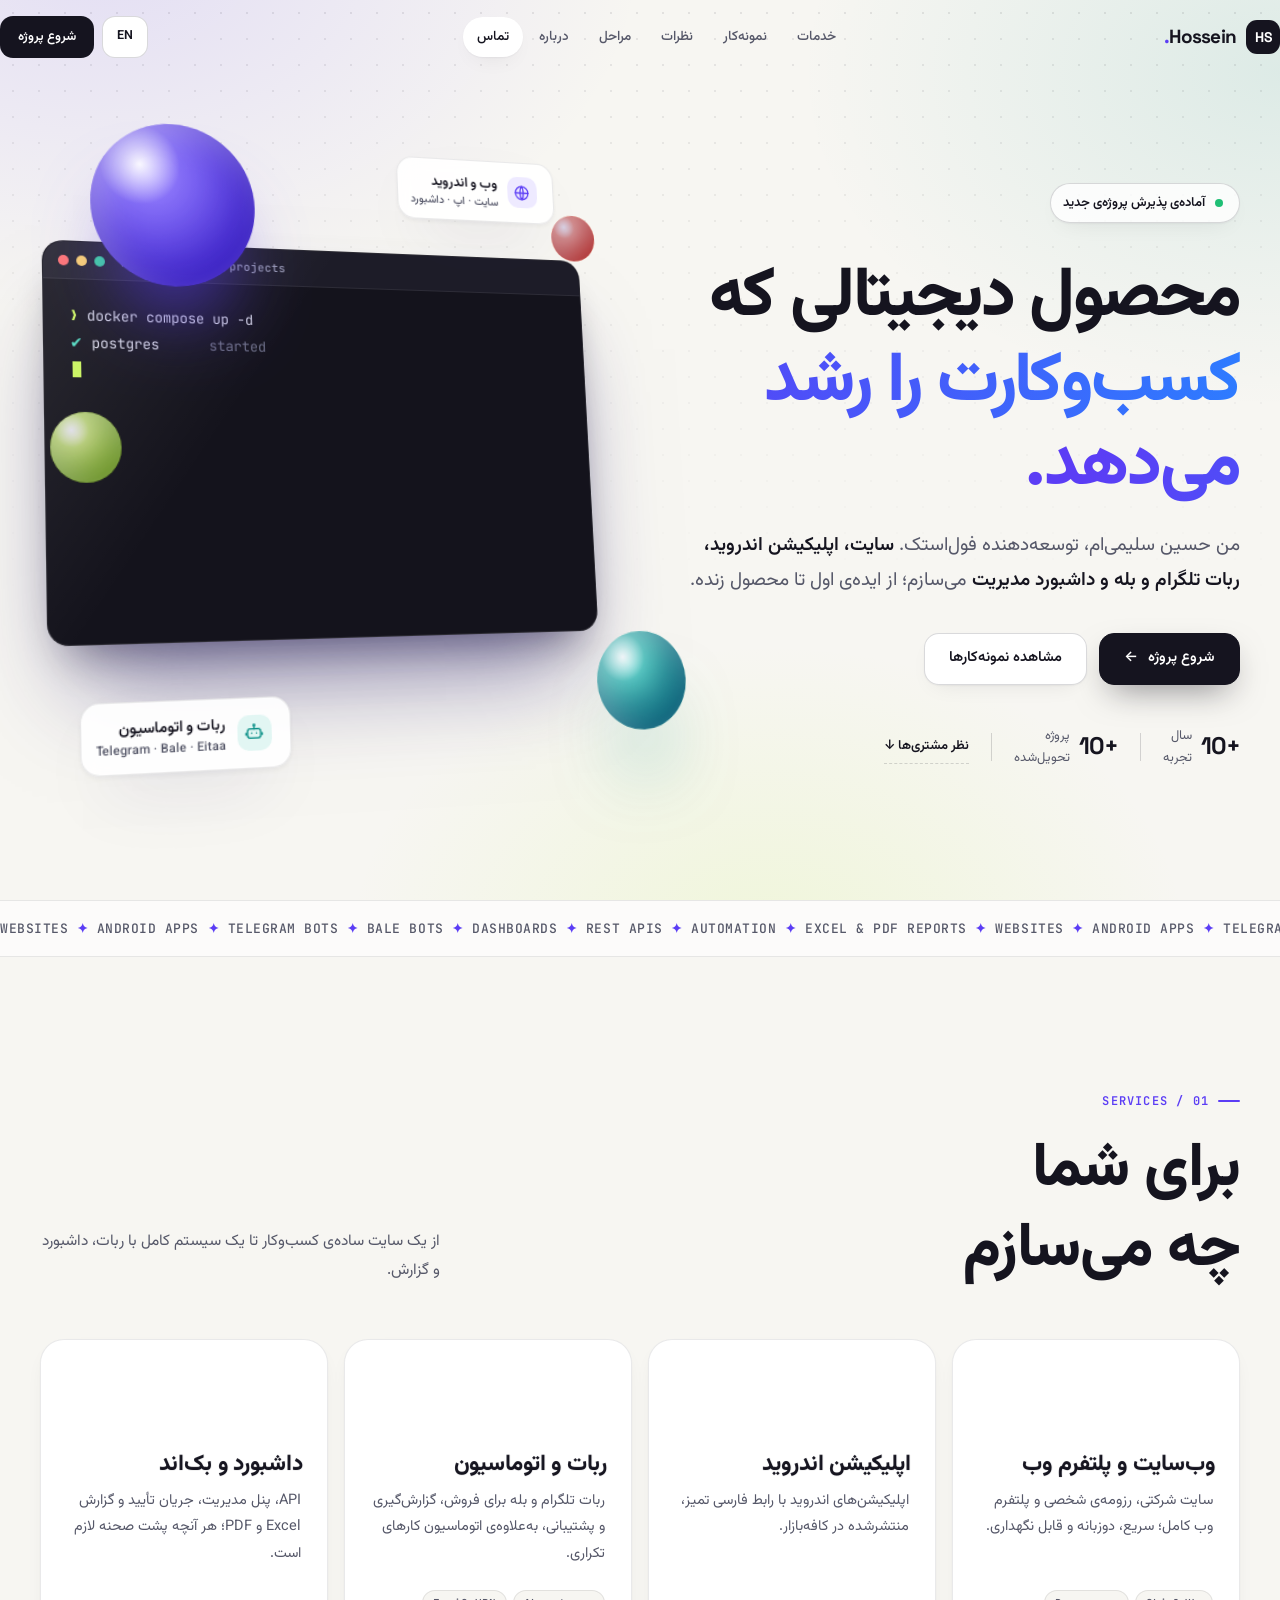
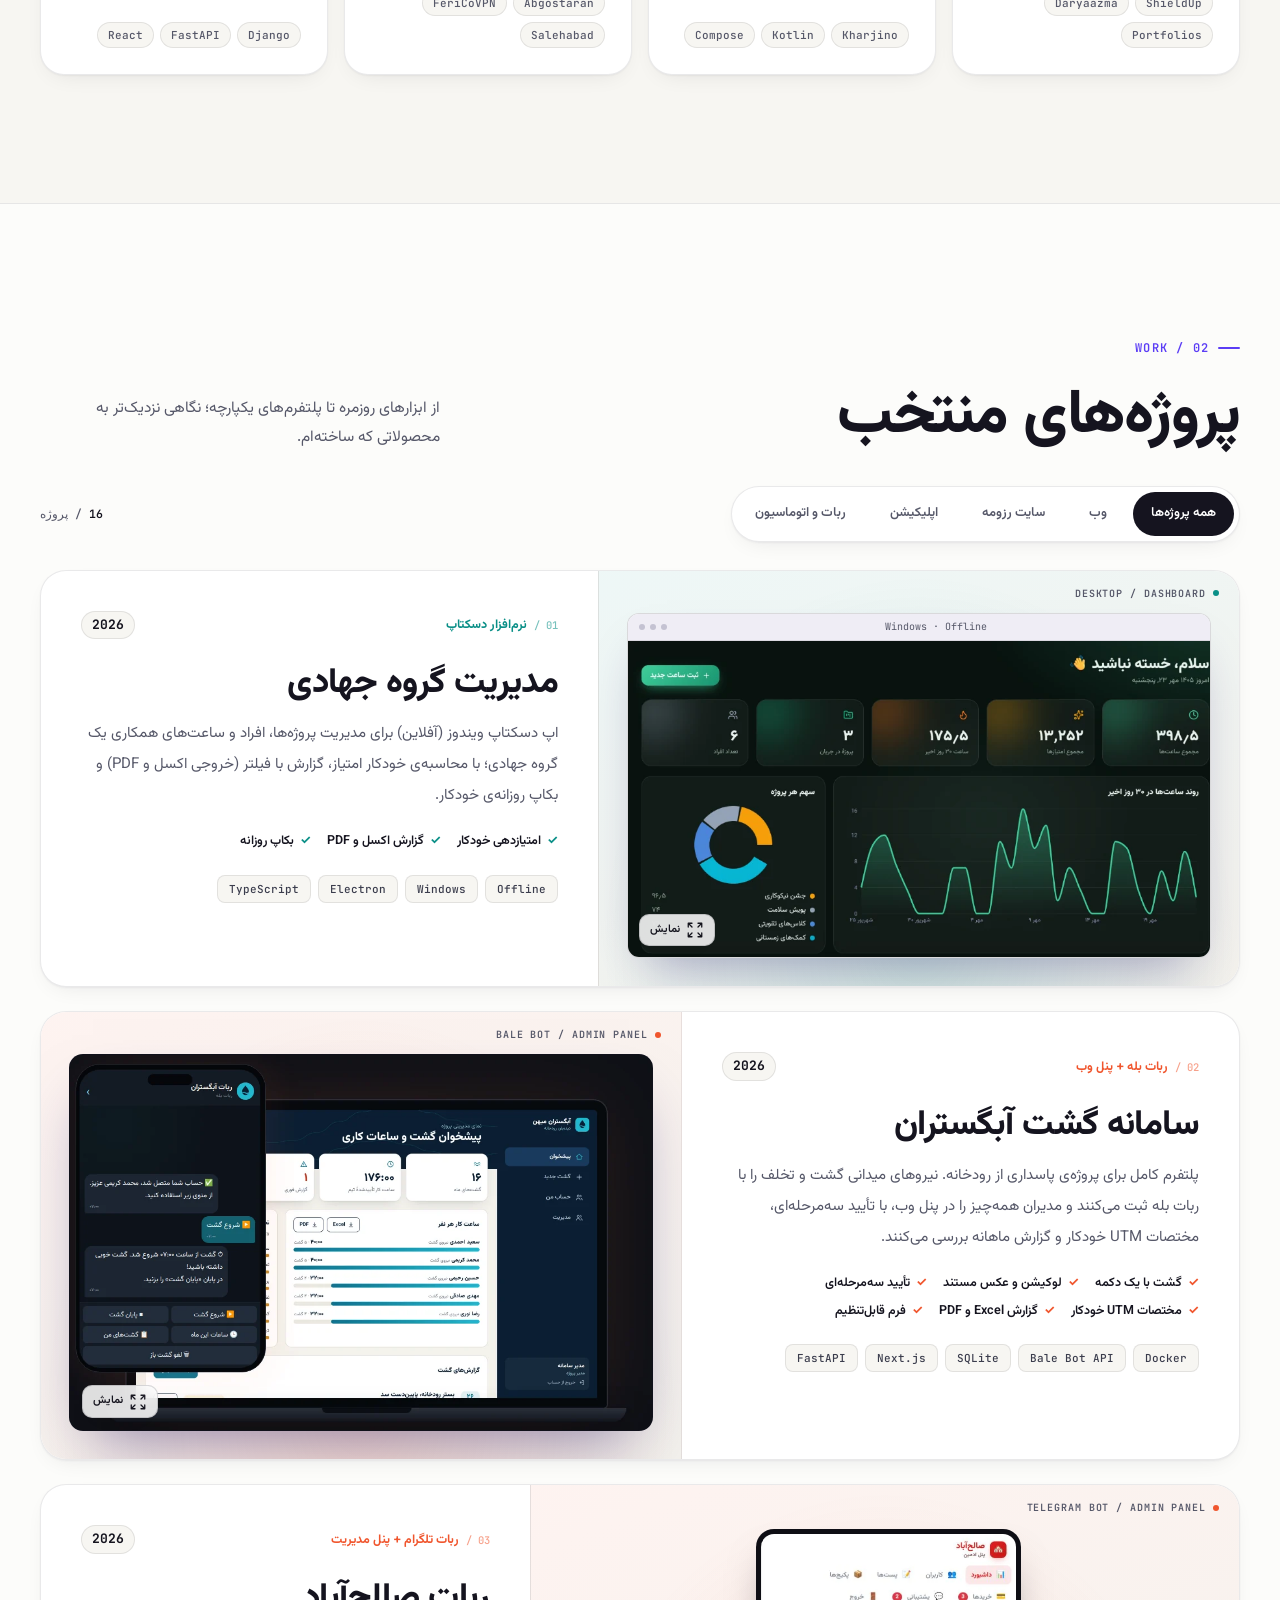
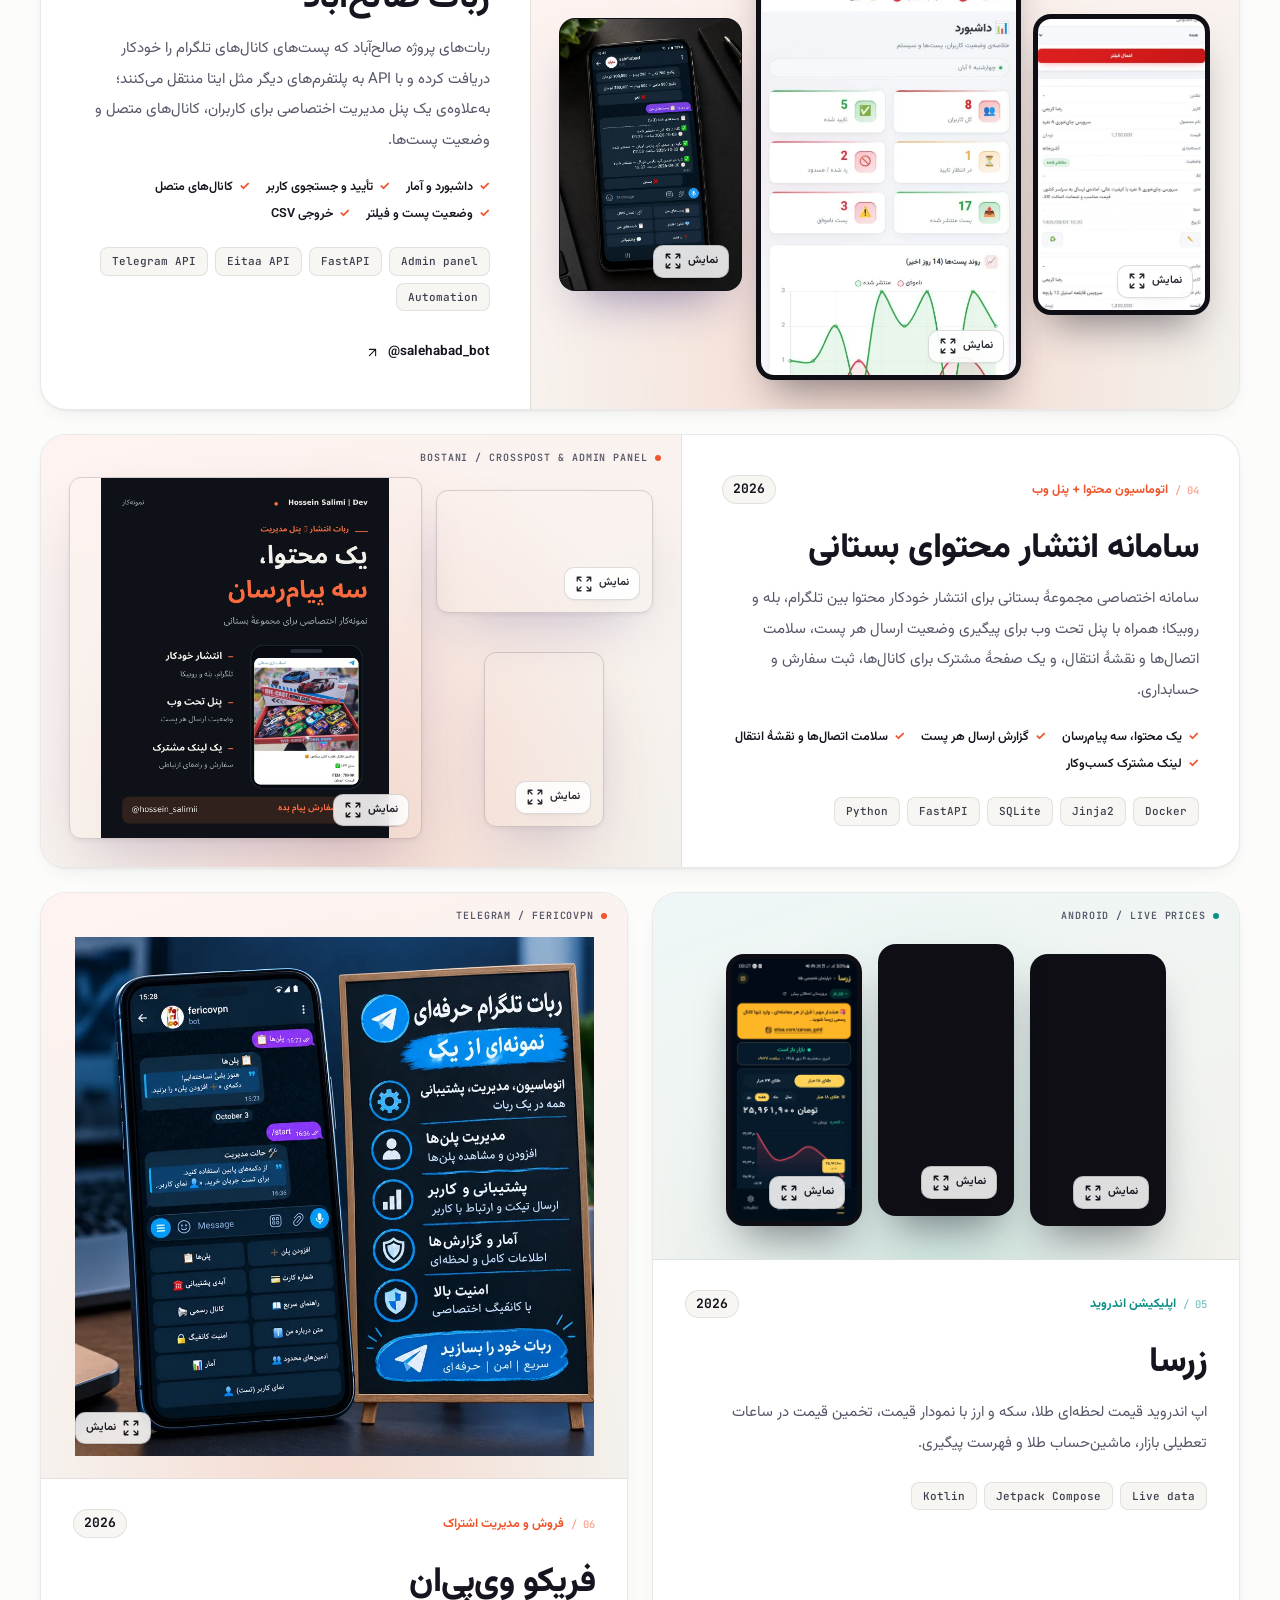
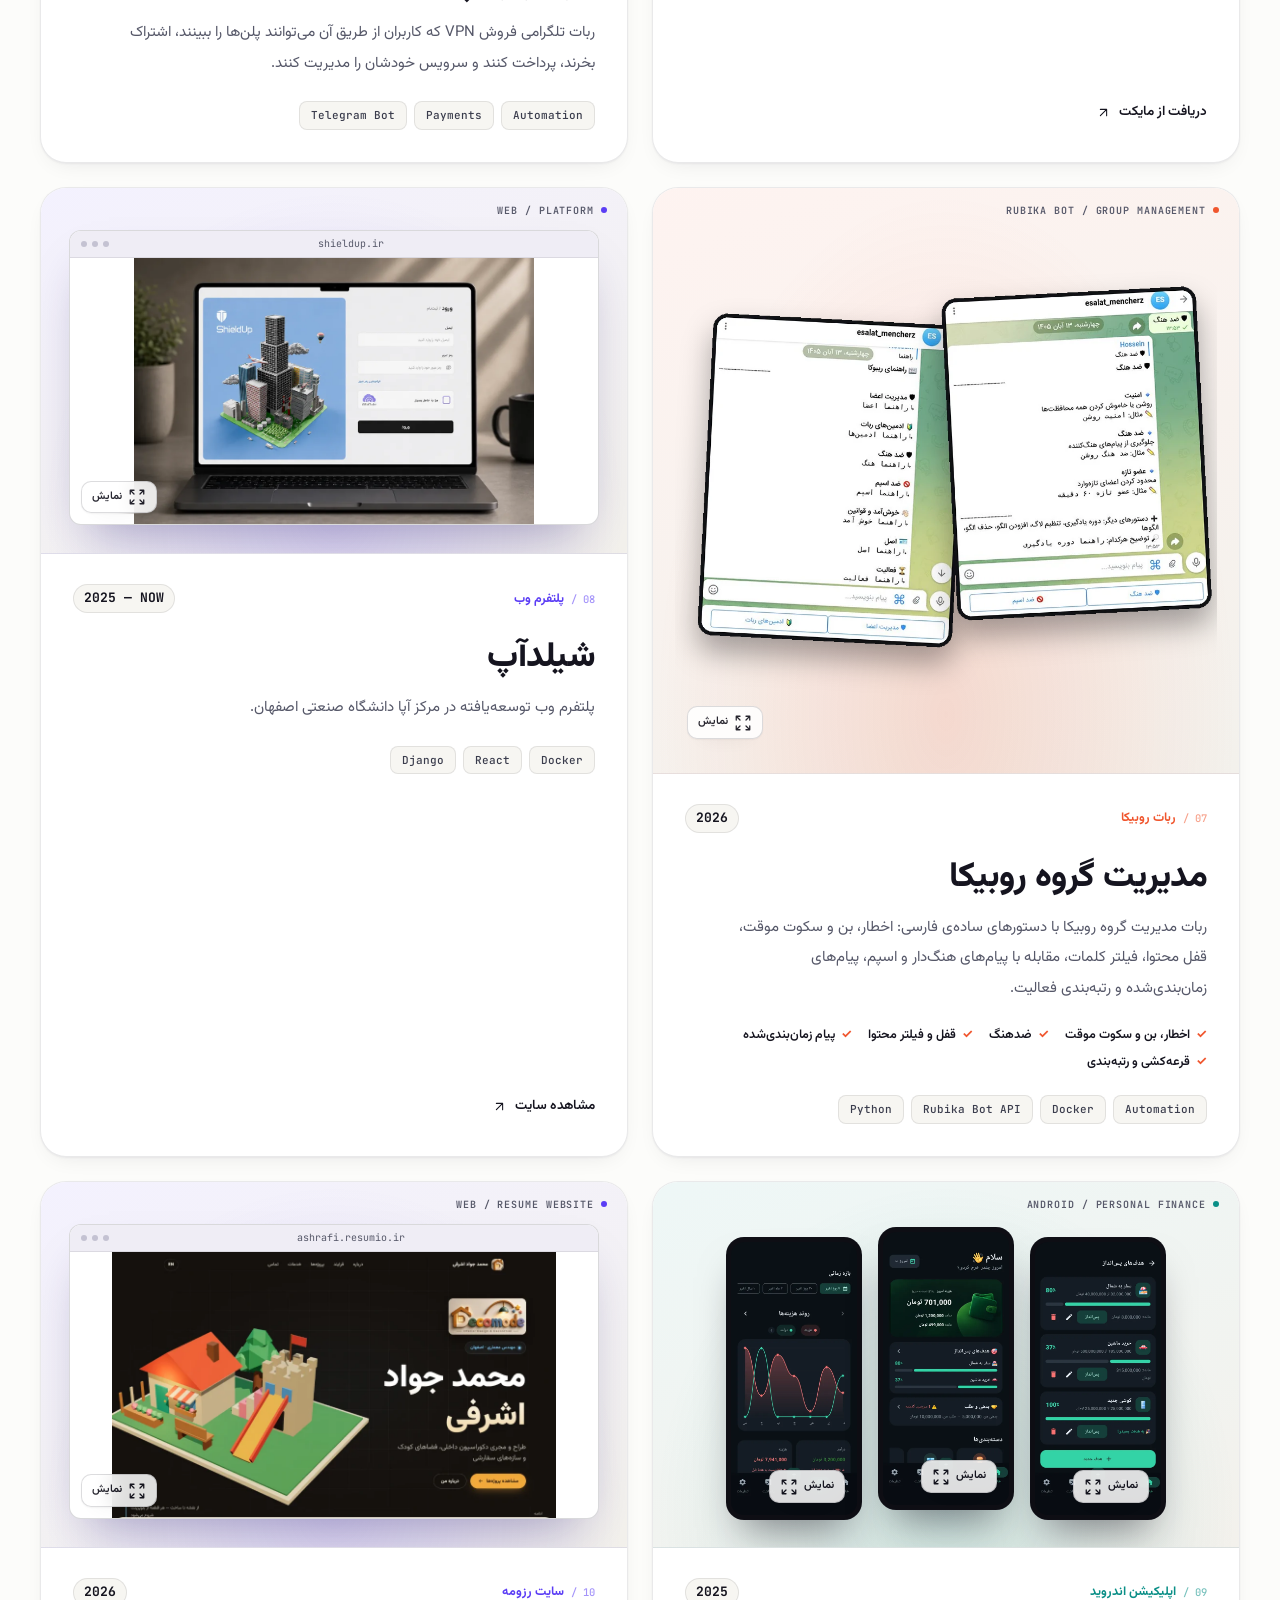
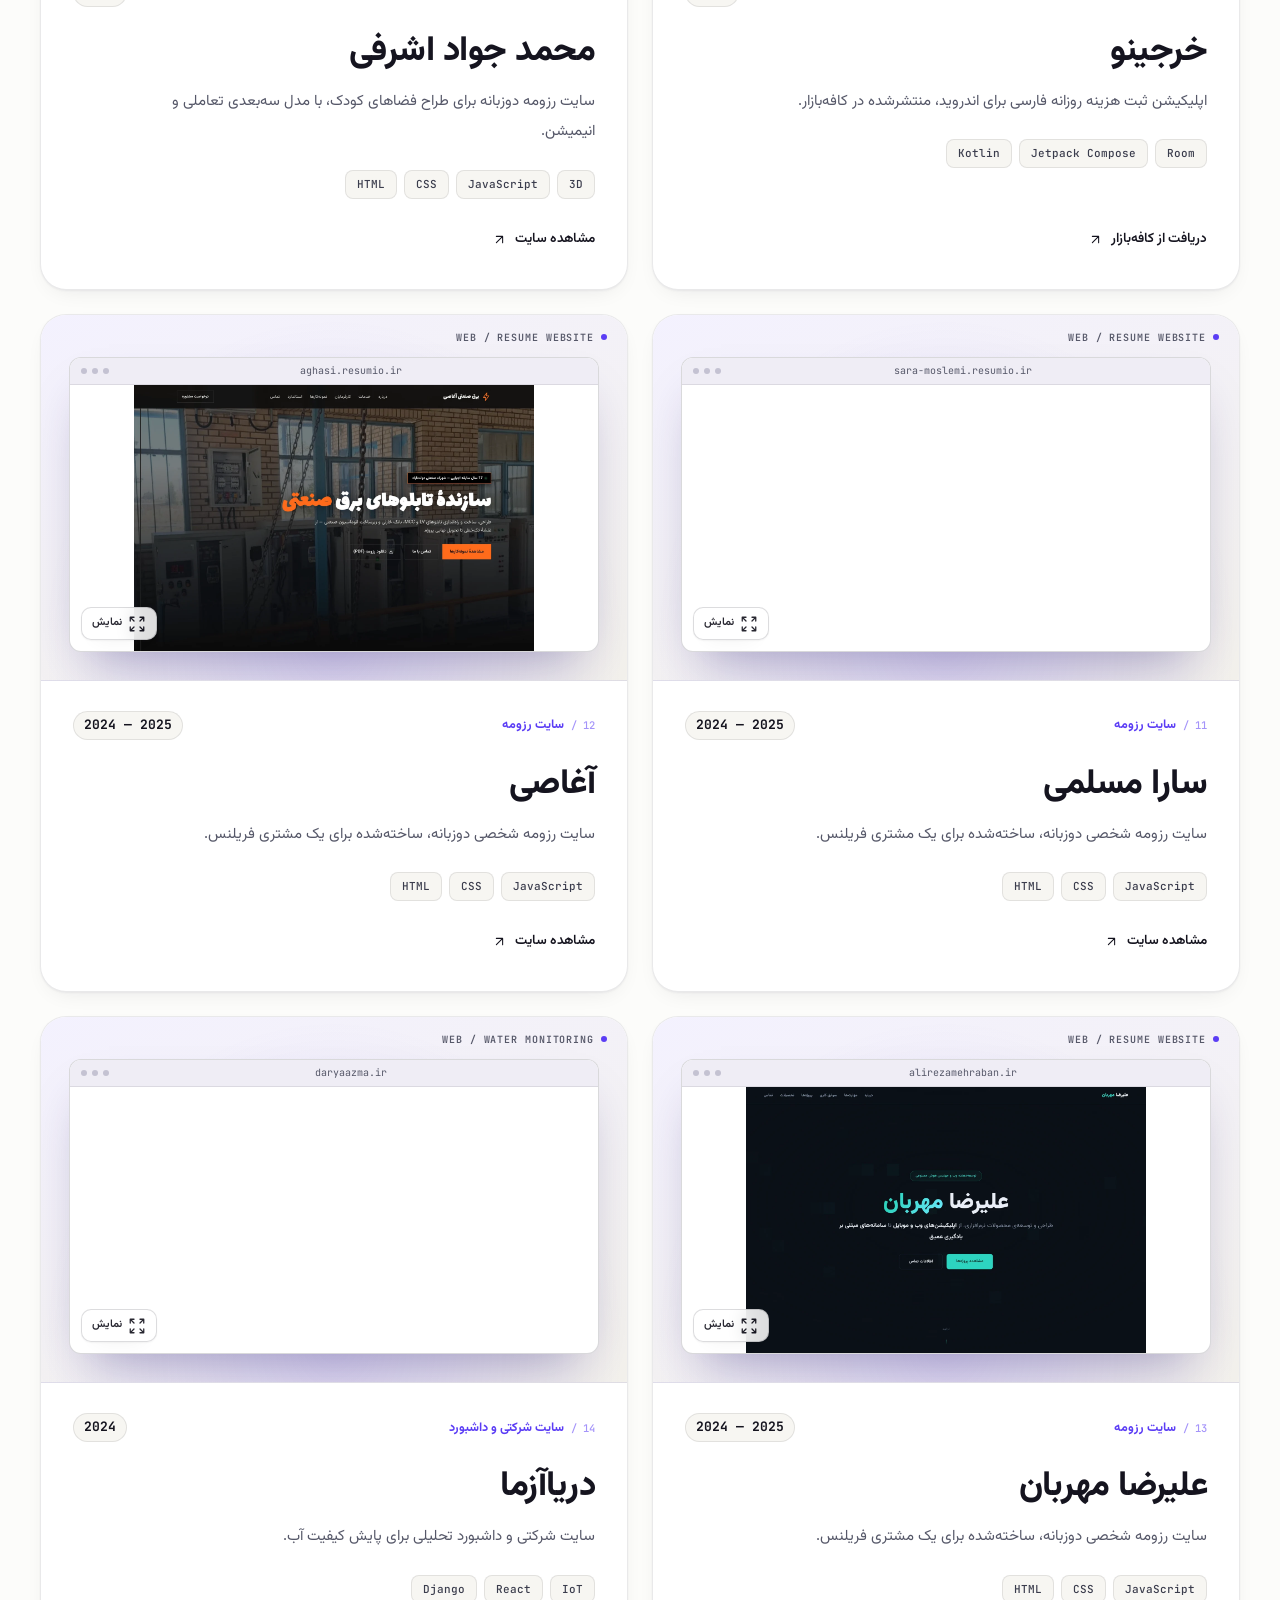
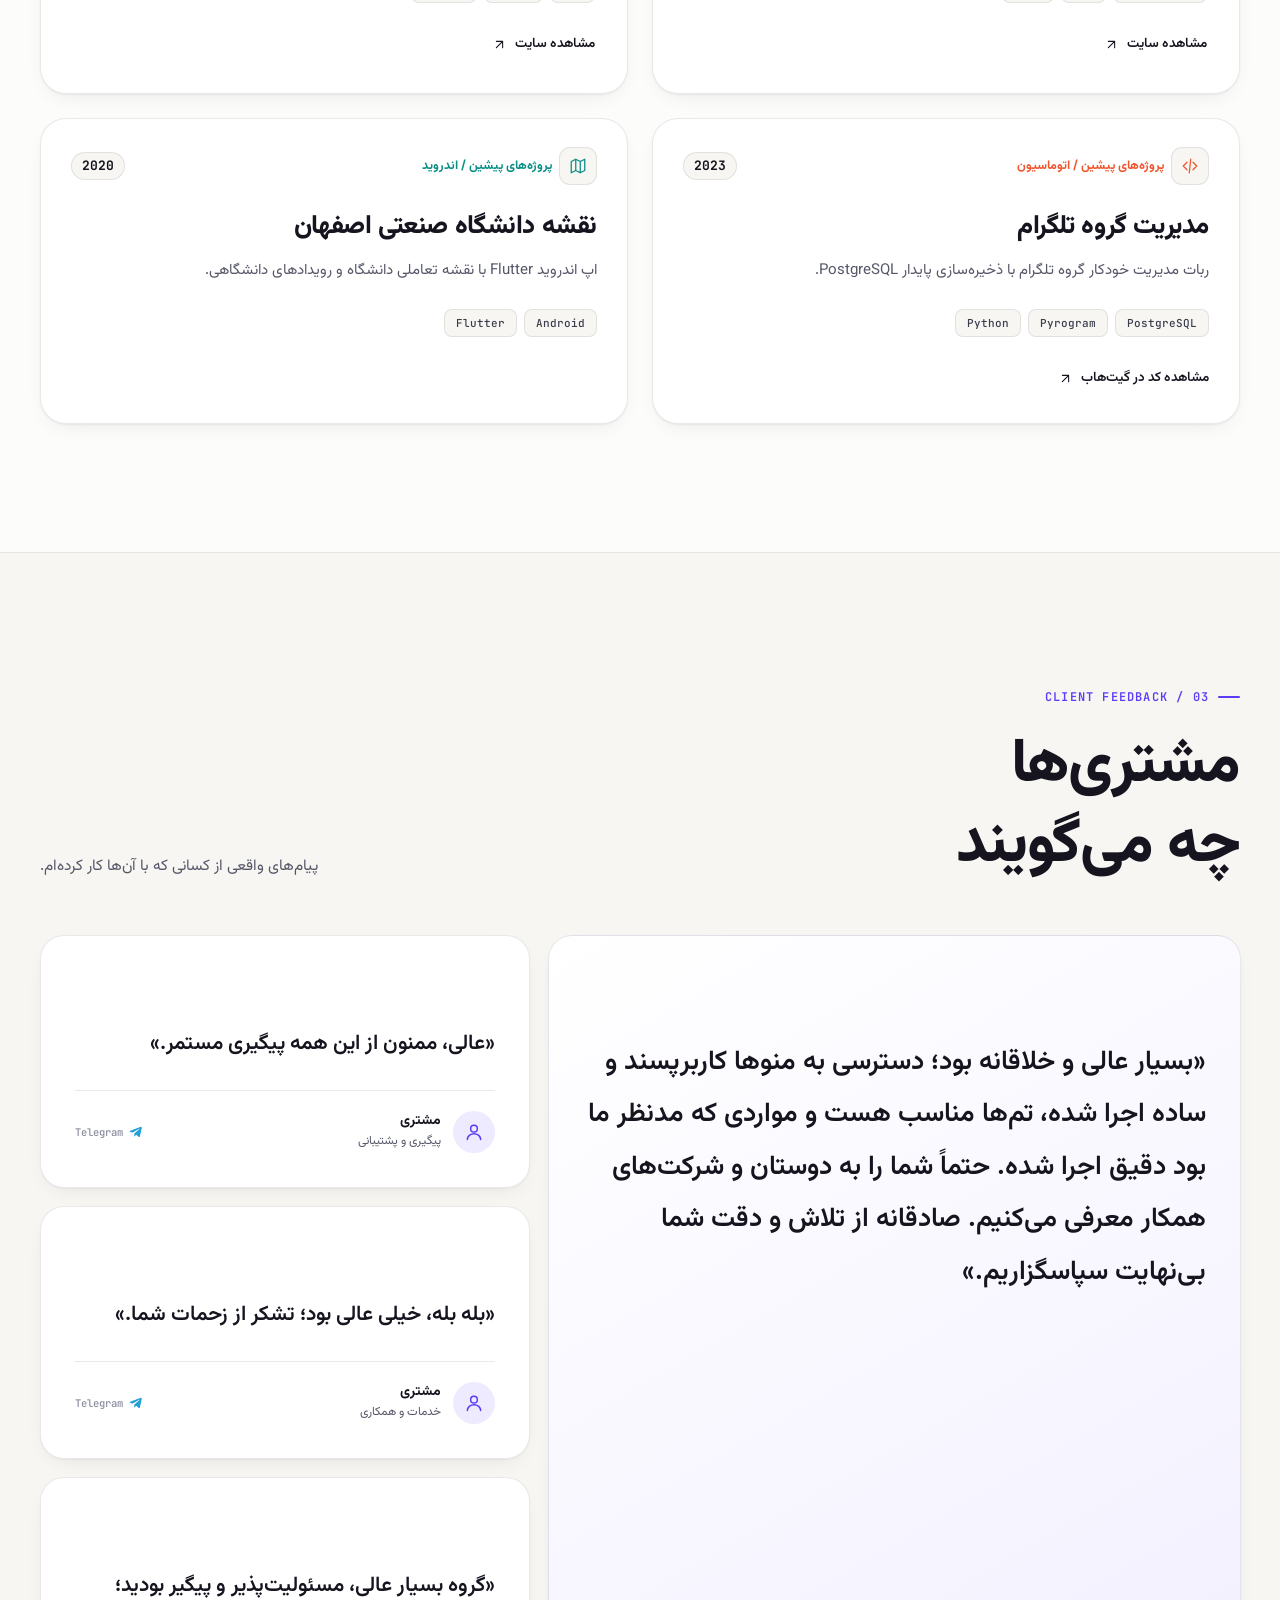
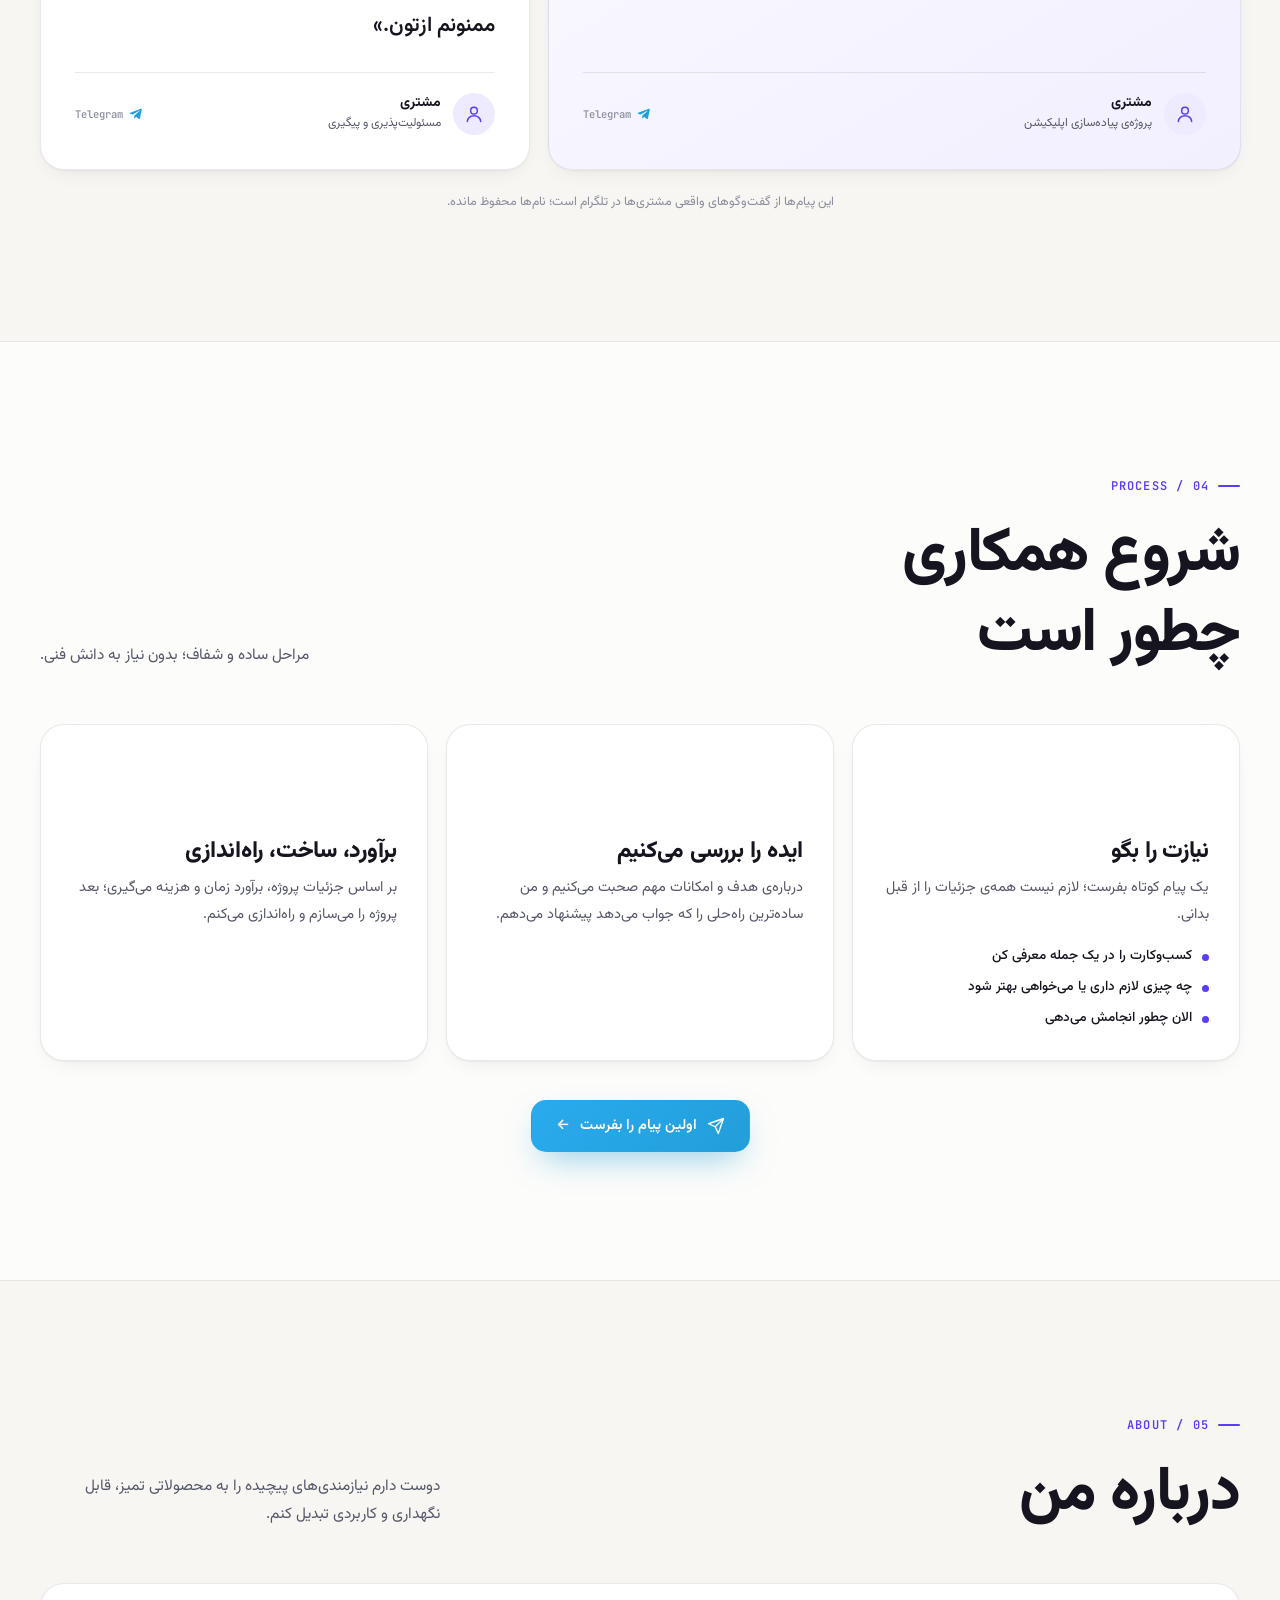
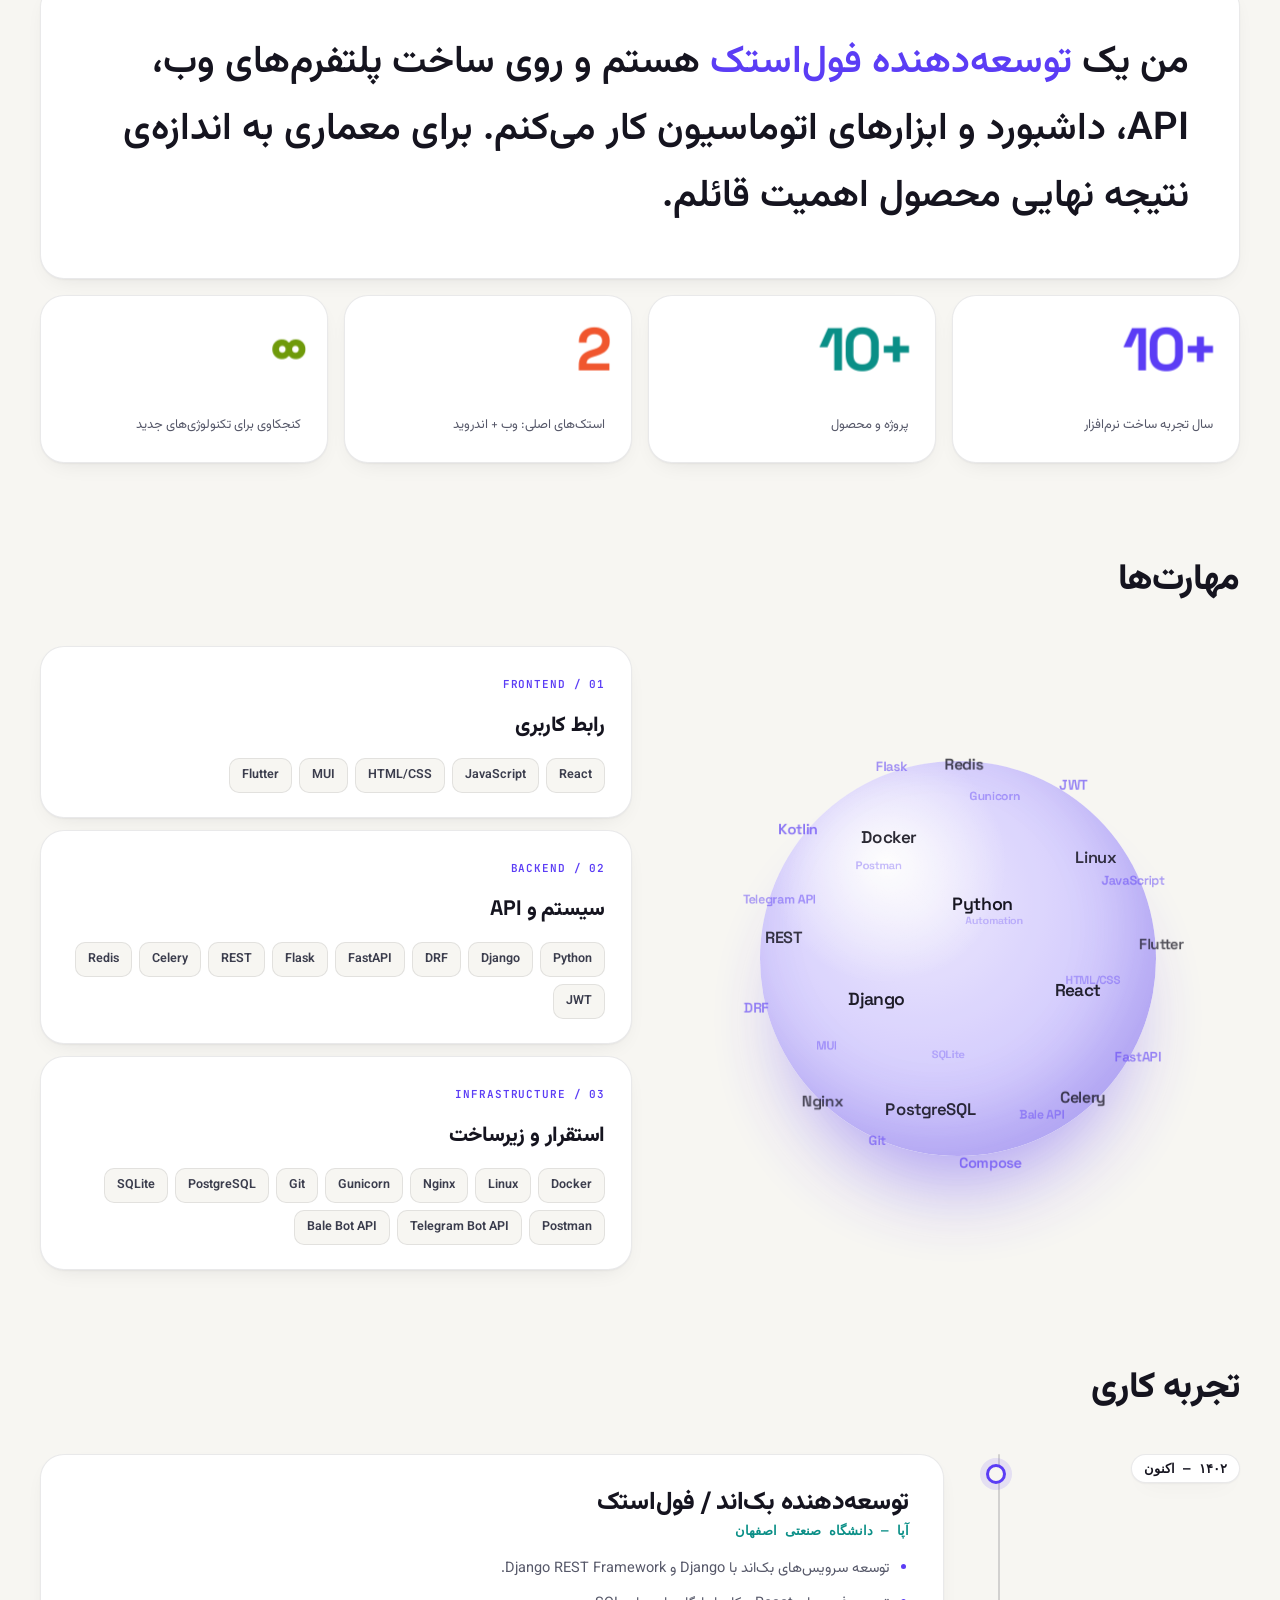
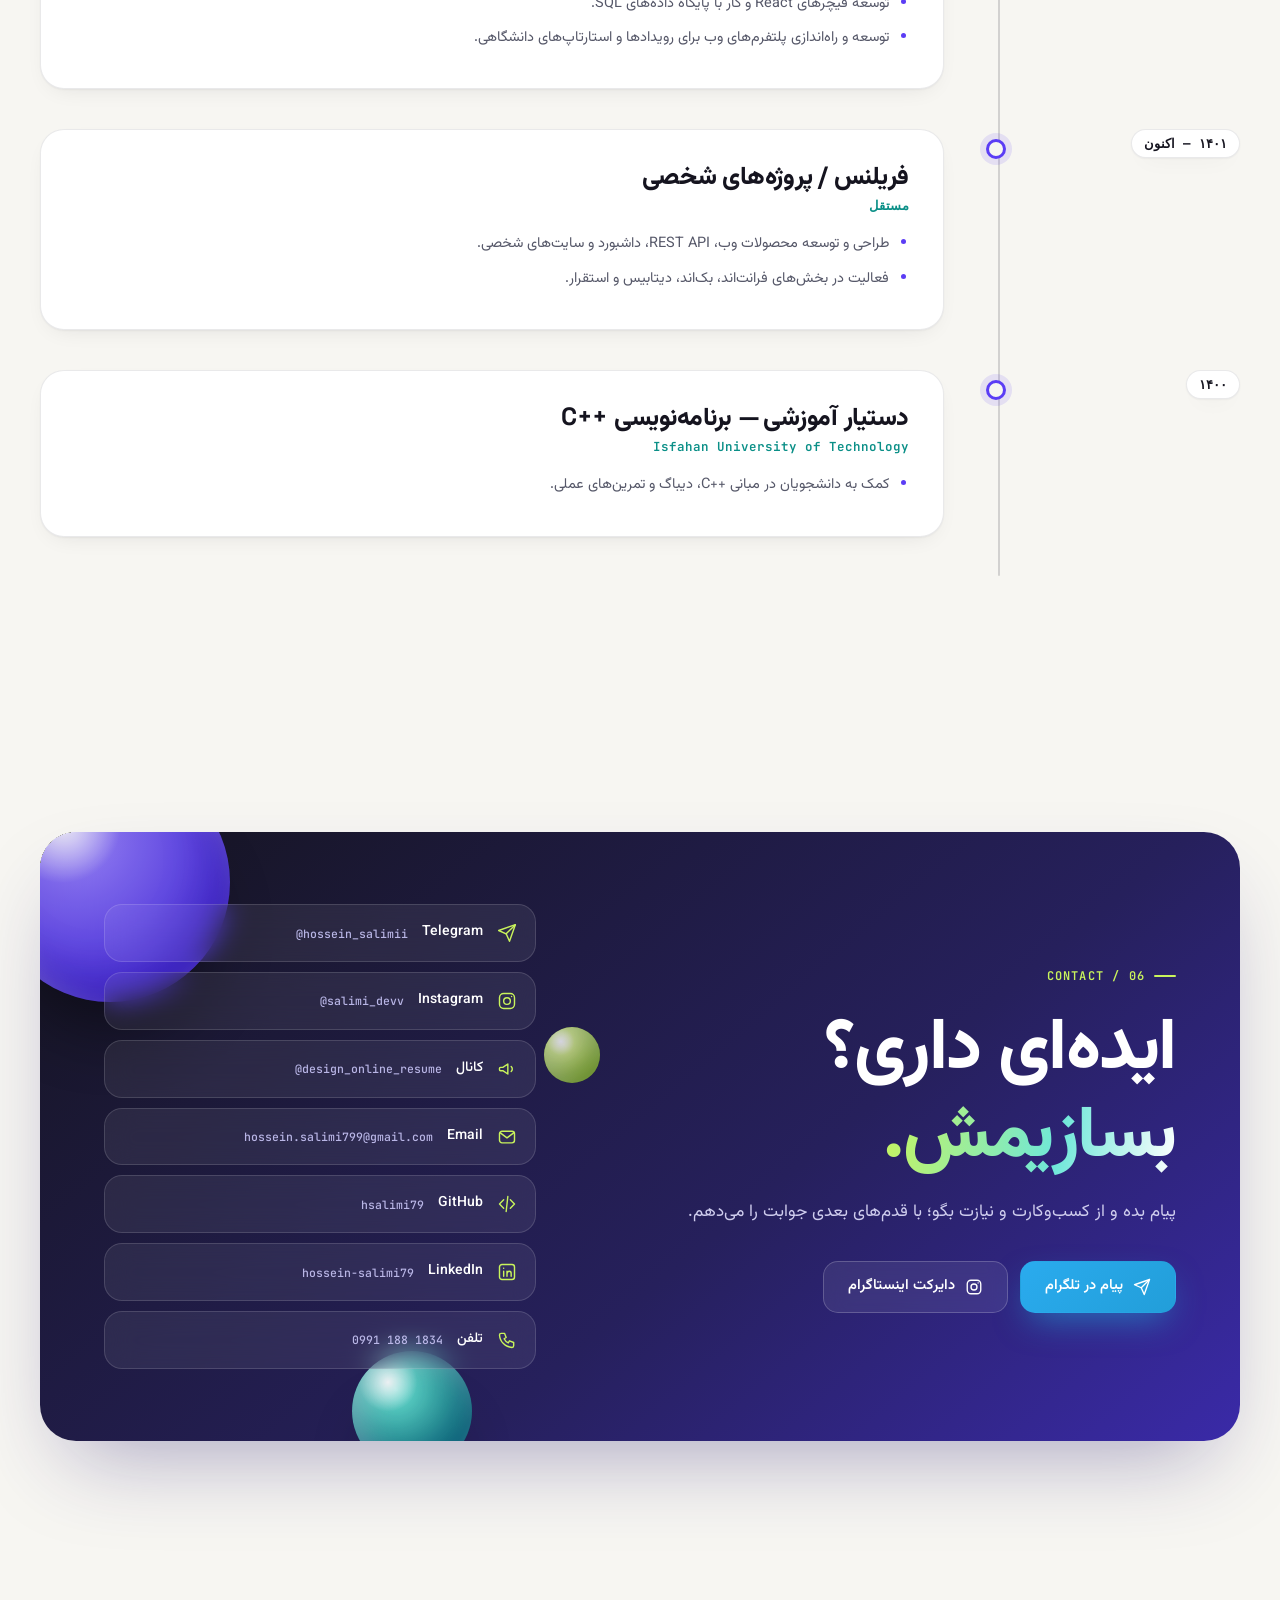
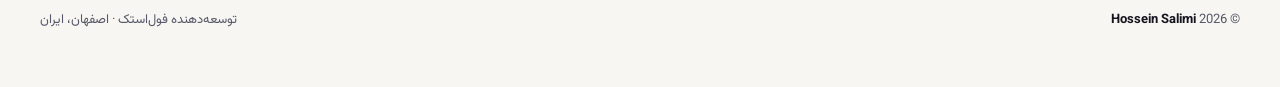
==== commit 5a739aea: "Add Bostani portfolio project and refine mobile terminal" ====
--- a/index.html
+++ b/index.html
@@ -258,6 +258,11 @@
 .sr-only-btn{position:absolute;width:1px;height:1px;overflow:hidden;clip:rect(0 0 0 0);white-space:nowrap}
 .abgo-visual{display:flex;flex-direction:column;gap:12px;width:100%;min-width:0;align-self:center}
 .abgo-main .media-button{border:1px solid var(--line2);border-radius:14px;overflow:hidden;background:#0f111a;box-shadow:0 30px 60px -24px rgba(40,30,110,.5)}
+.bostani-preview{display:grid;grid-template-columns:minmax(0,1.3fr) minmax(0,.8fr);align-items:center;gap:14px;width:100%;direction:ltr}
+.bostani-preview .media-button{overflow:hidden;border:1px solid var(--line2);border-radius:12px;box-shadow:var(--shadow-m)}
+.bostani-preview .bostani-cover{grid-row:1/3}
+.bostani-preview .shot{height:auto;max-height:360px;object-fit:contain}
+.bostani-preview .bostani-dashboard{max-width:120px;justify-self:center}
 .compact-project .project-body{padding:28px 30px}
 .compact-project h3{font-size:26px}
 .compact-project .project-top{margin-bottom:20px}
@@ -406,11 +411,25 @@
   .footer{padding-bottom:110px}
 }
 @media(max-width:760px){
+  /* A flat terminal and two tidy labels fit small screens without overlap. */
+  .stage{height:auto;margin-top:8px;perspective:none;overflow:visible}
+  .deck{position:relative;inset:auto;display:grid;grid-template-columns:repeat(2,minmax(0,1fr));gap:12px;transform:none;transform-style:flat;transition:none}
+  .deck .orb{display:none}
+  .deck .term{position:relative;inset:auto;grid-column:1/-1;transform:none;animation:none;border-radius:16px;box-shadow:0 18px 40px -20px rgba(40,30,110,.4)}
+  .term:after{display:none}
+  .term .bar{height:36px;padding:0 12px;gap:6px;font-size:10px}
+  .term .bar i{width:8px;height:8px;flex-shrink:0}
+  .term .bar span{margin-inline-start:6px}
+  .term pre{height:264px;min-height:0;padding:16px;font-size:12px;line-height:1.85}
+  .term .dim{color:#a1a3b9}
+  .deck .chip3d{position:static;min-width:0;gap:8px;padding:10px;border-radius:12px;font-size:11px;white-space:normal;transform:none;animation:none;backdrop-filter:none;box-shadow:var(--shadow-s)}
+  .deck .chip3d i{width:28px;height:28px;flex-shrink:0;border-radius:8px}
+  .deck .chip3d small{font-size:9px;line-height:1.5;margin-top:2px}
   .projects{gap:20px;grid-template-columns:1fr}
   .project.featured,.project.featured.flip,.project.featured.wide-visual{grid-template-columns:1fr;grid-column:auto}
   .flip .project-visual{order:0;border-inline-start:0}
   .featured .project-visual{min-height:0;aspect-ratio:16/10;border-inline-end:0;border-bottom:1px solid var(--line);padding:40px 22px 24px}
-  .featured .project-visual:has(.abgo-visual){aspect-ratio:auto}
+  .featured .project-visual:has(.abgo-visual),.featured .project-visual:has(.bostani-preview){aspect-ratio:auto}
   .project-body,.featured .project-body{padding:24px}
   .project h3{font-size:27px}
   .project-visual{padding:36px 22px 24px}
@@ -429,7 +448,6 @@
   .services{grid-template-columns:1fr}.service{min-height:0}
   .section-head{display:block}.section-note{margin-top:16px}
   .trust{gap:14px}.trust b{font-size:21px}
-  .stage{height:380px}
   .about-grid{gap:12px}.about-big{font-size:23px}.stat{min-height:140px;padding:20px}
   .review{padding:26px}
   .cta-band{padding:40px 24px}
@@ -527,7 +545,7 @@
 </defs></svg>
 <div class="container">
 <div class="section-head rv"><div><span class="eyebrow">02 / WORK</span><h2 id="work-title" class="section-title" data-en="Selected work" data-fa="پروژه‌های منتخب">پروژه‌های منتخب</h2></div><p class="section-note" data-en="From everyday tools to connected platforms. A closer look at what I build." data-fa="از ابزارهای روزمره تا پلتفرم‌های یکپارچه؛ نگاهی نزدیک‌تر به محصولاتی که ساخته‌ام.">از ابزارهای روزمره تا پلتفرم‌های یکپارچه؛ نگاهی نزدیک‌تر به محصولاتی که ساخته‌ام.</p></div>
-<div class="work-toolbar"><div class="work-filters" role="group" aria-label="Filter projects"><button type="button" class="work-filter" data-filter="all" aria-pressed="true" aria-controls="project-grid" data-en="All work" data-fa="همه پروژه‌ها">همه پروژه‌ها</button><button type="button" class="work-filter" data-filter="web" aria-pressed="false" aria-controls="project-grid" data-en="Web" data-fa="وب">وب</button><button type="button" class="work-filter" data-filter="resume" aria-pressed="false" aria-controls="project-grid" data-en="Resume websites" data-fa="سایت رزومه">سایت رزومه</button><button type="button" class="work-filter" data-filter="apps" aria-pressed="false" aria-controls="project-grid" data-en="Apps" data-fa="اپلیکیشن">اپلیکیشن</button><button type="button" class="work-filter" data-filter="bots" aria-pressed="false" aria-controls="project-grid" data-en="Bots & automation" data-fa="ربات و اتوماسیون">ربات و اتوماسیون</button></div><span class="work-count" role="status" aria-live="polite"><b id="work-count">14</b> / <span data-en="PROJECTS" data-fa="پروژه">پروژه</span></span></div>
+<div class="work-toolbar"><div class="work-filters" role="group" aria-label="Filter projects"><button type="button" class="work-filter" data-filter="all" aria-pressed="true" aria-controls="project-grid" data-en="All work" data-fa="همه پروژه‌ها">همه پروژه‌ها</button><button type="button" class="work-filter" data-filter="web" aria-pressed="false" aria-controls="project-grid" data-en="Web" data-fa="وب">وب</button><button type="button" class="work-filter" data-filter="resume" aria-pressed="false" aria-controls="project-grid" data-en="Resume websites" data-fa="سایت رزومه">سایت رزومه</button><button type="button" class="work-filter" data-filter="apps" aria-pressed="false" aria-controls="project-grid" data-en="Apps" data-fa="اپلیکیشن">اپلیکیشن</button><button type="button" class="work-filter" data-filter="bots" aria-pressed="false" aria-controls="project-grid" data-en="Bots & automation" data-fa="ربات و اتوماسیون">ربات و اتوماسیون</button></div><span class="work-count" role="status" aria-live="polite"><b id="work-count">16</b> / <span data-en="PROJECTS" data-fa="پروژه">پروژه</span></span></div>
 <div class="projects" id="project-grid">
 <article class="project featured rv" data-category="apps">
 <div class="project-visual"><span class="visual-label">DESKTOP / DASHBOARD</span><button class="media-button" type="button" data-gallery="volunteer" data-image="images/kheyrie-dashboard.webp" data-caption="Volunteer Group Manager — dashboard" aria-label="View Volunteer Group Manager — dashboard"><div class="browser-frame"><div class="browser-chrome"><i></i><i></i><i></i><span>Windows · Offline</span></div><img class="shot" src="images/kheyrie-dashboard.webp" alt="Volunteer Group Manager — dashboard" loading="lazy" decoding="async"></div><span class="zoom-hint"><svg class="work-icon" aria-hidden="true"><use href="#wi-expand"></use></svg><span data-en="View" data-fa="نمایش">نمایش</span></span></button></div>
@@ -550,72 +568,83 @@
 <ul class="project-features"><li data-en="Dashboard &amp; stats" data-fa="داشبورد و آمار">داشبورد و آمار</li><li data-en="User approval &amp; search" data-fa="تأیید و جستجوی کاربر">تأیید و جستجوی کاربر</li><li data-en="Connected channels" data-fa="کانال‌های متصل">کانال‌های متصل</li><li data-en="Post status &amp; filters" data-fa="وضعیت پست و فیلتر">وضعیت پست و فیلتر</li><li data-en="CSV export" data-fa="خروجی CSV">خروجی CSV</li></ul>
 <div class="tags"><span class="tag">Telegram API</span><span class="tag">Eitaa API</span><span class="tag">FastAPI</span><span class="tag">Admin panel</span><span class="tag">Automation</span></div>
 <div class="links"><a class="link" href="https://t.me/salehabad_bot" target="_blank" rel="noopener"><span dir="ltr">@salehabad_bot</span><svg class="work-icon" aria-hidden="true"><use href="#wi-arrow"></use></svg></a></div></div></article>
+<article id="project-bostani" class="project featured flip rv" data-category="bots web">
+<div class="project-visual"><span class="visual-label">BOSTANI / CROSSPOST &amp; ADMIN PANEL</span><div class="bostani-preview">
+<button class="media-button bostani-cover" type="button" data-gallery="bostani" data-image="images/bostani-overview.webp" data-caption="Bostani — content publishing system overview" aria-label="View Bostani project overview"><img class="shot" src="images/bostani-overview.webp" alt="Bostani — supplied project overview" loading="lazy" decoding="async"><span class="zoom-hint"><svg class="work-icon" aria-hidden="true"><use href="#wi-expand"></use></svg><span data-en="View" data-fa="نمایش">نمایش</span></span></button>
+<button class="media-button" type="button" data-gallery="bostani" data-image="images/bostani-posts.webp" data-caption="Bostani admin panel — posts and delivery status" aria-label="View Bostani posts and delivery status"><img class="shot" src="images/bostani-posts.webp" alt="Bostani admin panel — posts and delivery status" loading="lazy" decoding="async"><span class="zoom-hint"><svg class="work-icon" aria-hidden="true"><use href="#wi-expand"></use></svg><span data-en="View" data-fa="نمایش">نمایش</span></span></button>
+<button class="media-button bostani-dashboard" type="button" data-gallery="bostani" data-image="images/bostani-dashboard.webp" data-caption="Bostani admin panel — connection health dashboard" aria-label="View Bostani connection health dashboard"><img class="shot" src="images/bostani-dashboard.webp" alt="Bostani admin panel — connection health dashboard" loading="lazy" decoding="async"><span class="zoom-hint"><svg class="work-icon" aria-hidden="true"><use href="#wi-expand"></use></svg><span data-en="View" data-fa="نمایش">نمایش</span></span></button>
+</div></div>
+<div class="project-body"><div class="project-top"><span class="project-type"><span class="project-num">04 /</span><span data-en="Content automation + web panel" data-fa="اتوماسیون محتوا + پنل وب">اتوماسیون محتوا + پنل وب</span></span><span dir="ltr">2026</span></div>
+<h3 data-en="Bostani Content Publishing System" data-fa="سامانه انتشار محتوای بستانی">سامانه انتشار محتوای بستانی</h3><p data-en="A custom content publishing system for Bostani: posts are shared automatically between Telegram, Bale and Rubika. A web panel tracks delivery to each destination, connection health and the relay map, with a shared page for channels, orders and accounting." data-fa="سامانه اختصاصی مجموعهٔ بستانی برای انتشار خودکار محتوا بین تلگرام، بله و روبیکا؛ همراه با پنل تحت وب برای پیگیری وضعیت ارسال هر پست، سلامت اتصال‌ها و نقشهٔ انتقال، و یک صفحهٔ مشترک برای کانال‌ها، ثبت سفارش و حسابداری.">سامانه اختصاصی مجموعهٔ بستانی برای انتشار خودکار محتوا بین تلگرام، بله و روبیکا؛ همراه با پنل تحت وب برای پیگیری وضعیت ارسال هر پست، سلامت اتصال‌ها و نقشهٔ انتقال، و یک صفحهٔ مشترک برای کانال‌ها، ثبت سفارش و حسابداری.</p>
+<ul class="project-features"><li data-en="One post, three messengers" data-fa="یک محتوا، سه پیام‌رسان">یک محتوا، سه پیام‌رسان</li><li data-en="Per-post delivery reports" data-fa="گزارش ارسال هر پست">گزارش ارسال هر پست</li><li data-en="Connection health &amp; relay map" data-fa="سلامت اتصال‌ها و نقشهٔ انتقال">سلامت اتصال‌ها و نقشهٔ انتقال</li><li data-en="Shared business links" data-fa="لینک مشترک کسب‌وکار">لینک مشترک کسب‌وکار</li></ul>
+<div class="tags"><span class="tag">Python</span><span class="tag">FastAPI</span><span class="tag">SQLite</span><span class="tag">Jinja2</span><span class="tag">Docker</span></div>
+</div></article>
 <article class="project rv" data-category="apps">
 <div class="project-visual"><span class="visual-label">ANDROID / LIVE PRICES</span><div class="phones-preview"><div class="phone-preview"><button class="media-button" type="button" data-gallery="zarsa" data-image="images/zarsa-chart.webp" data-caption="Zarsa — price chart" aria-label="View Zarsa — price chart"><img class="shot" src="images/zarsa-chart.webp" alt="Zarsa — price chart" loading="lazy" decoding="async"><span class="zoom-hint"><svg class="work-icon" aria-hidden="true"><use href="#wi-expand"></use></svg><span data-en="View" data-fa="نمایش">نمایش</span></span></button></div><div class="phone-preview"><button class="media-button" type="button" data-gallery="zarsa" data-image="images/zarsa-home.webp" data-caption="Zarsa — live gold price" aria-label="View Zarsa — live gold price"><img class="shot" src="images/zarsa-home.webp" alt="Zarsa — live gold price" loading="lazy" decoding="async"><span class="zoom-hint"><svg class="work-icon" aria-hidden="true"><use href="#wi-expand"></use></svg><span data-en="View" data-fa="نمایش">نمایش</span></span></button></div><div class="phone-preview"><button class="media-button" type="button" data-gallery="zarsa" data-image="images/zarsa-markets.webp" data-caption="Zarsa — all markets" aria-label="View Zarsa — all markets"><img class="shot" src="images/zarsa-markets.webp" alt="Zarsa — all markets" loading="lazy" decoding="async"><span class="zoom-hint"><svg class="work-icon" aria-hidden="true"><use href="#wi-expand"></use></svg><span data-en="View" data-fa="نمایش">نمایش</span></span></button></div></div></div>
-<div class="project-body"><div class="project-top"><span class="project-type"><span class="project-num">04 /</span><span data-en="Android application" data-fa="اپلیکیشن اندروید">اپلیکیشن اندروید</span></span><span dir="ltr">2026</span></div>
+<div class="project-body"><div class="project-top"><span class="project-type"><span class="project-num">05 /</span><span data-en="Android application" data-fa="اپلیکیشن اندروید">اپلیکیشن اندروید</span></span><span dir="ltr">2026</span></div>
 <h3 data-en="Zarsa" data-fa="زرسا">زرسا</h3><p data-en="Android app for live gold, coin and currency prices with price charts, an estimated price while the market is closed, a gold calculator and a watchlist." data-fa="اپ اندروید قیمت لحظه‌ای طلا، سکه و ارز با نمودار قیمت، تخمین قیمت در ساعات تعطیلی بازار، ماشین‌حساب طلا و فهرست پیگیری.">اپ اندروید قیمت لحظه‌ای طلا، سکه و ارز با نمودار قیمت، تخمین قیمت در ساعات تعطیلی بازار، ماشین‌حساب طلا و فهرست پیگیری.</p>
 
 <div class="tags"><span class="tag">Kotlin</span><span class="tag">Jetpack Compose</span><span class="tag">Live data</span></div>
 <div class="links"><a class="link" href="https://myket.ir/app/ir.marsabz.zarsa" target="_blank" rel="noopener"><span data-en="Get it on Myket" data-fa="دریافت از مایکت">دریافت از مایکت</span><svg class="work-icon" aria-hidden="true"><use href="#wi-arrow"></use></svg></a></div></div></article>
 <article class="project rv" data-category="bots">
 <div class="project-visual bot-photo"><span class="visual-label">TELEGRAM / FERICOVPN</span><button class="media-button" type="button" data-gallery="fericovpn" data-image="images/fericovpn.webp" data-caption="FeriCoVPN Telegram bot screenshot" aria-label="View FeriCoVPN Telegram bot screenshot"><img class="shot" src="images/fericovpn.webp" alt="FeriCoVPN Telegram bot screenshot" loading="lazy" decoding="async"><span class="zoom-hint"><svg class="work-icon" aria-hidden="true"><use href="#wi-expand"></use></svg><span data-en="View" data-fa="نمایش">نمایش</span></span></button></div>
-<div class="project-body"><div class="project-top"><span class="project-type"><span class="project-num">05 /</span><span data-en="Subscription platform" data-fa="فروش و مدیریت اشتراک">فروش و مدیریت اشتراک</span></span><span dir="ltr">2026</span></div>
+<div class="project-body"><div class="project-top"><span class="project-type"><span class="project-num">06 /</span><span data-en="Subscription platform" data-fa="فروش و مدیریت اشتراک">فروش و مدیریت اشتراک</span></span><span dir="ltr">2026</span></div>
 <h3 data-en="FeriCoVPN" data-fa="فریکو وی‌پی‌ان">فریکو وی‌پی‌ان</h3><p data-en="Telegram VPN sales bot where users browse plans, buy subscriptions, pay online and manage their own service." data-fa="ربات تلگرامی فروش VPN که کاربران از طریق آن می‌توانند پلن‌ها را ببینند، اشتراک بخرند، پرداخت کنند و سرویس خودشان را مدیریت کنند.">ربات تلگرامی فروش VPN که کاربران از طریق آن می‌توانند پلن‌ها را ببینند، اشتراک بخرند، پرداخت کنند و سرویس خودشان را مدیریت کنند.</p>
 
 <div class="tags"><span class="tag">Telegram Bot</span><span class="tag">Payments</span><span class="tag">Automation</span></div>
 </div></article>
 <article class="project rv" data-category="bots">
 <div class="project-visual bot-photo"><span class="visual-label">RUBIKA BOT / GROUP MANAGEMENT</span><button class="media-button" type="button" data-gallery="rubika" data-image="images/rubika-overview.webp" data-caption="Rubika group bot — command guide and anti-hang" aria-label="View Rubika group bot screenshots"><img class="shot" src="images/rubika-overview.webp" alt="Rubika group bot — command guide and anti-hang" loading="lazy" decoding="async"><span class="zoom-hint"><svg class="work-icon" aria-hidden="true"><use href="#wi-expand"></use></svg><span data-en="View" data-fa="نمایش">نمایش</span></span></button></div>
-<div class="project-body"><div class="project-top"><span class="project-type"><span class="project-num">06 /</span><span data-en="Rubika bot" data-fa="ربات روبیکا">ربات روبیکا</span></span><span dir="ltr">2026</span></div>
+<div class="project-body"><div class="project-top"><span class="project-type"><span class="project-num">07 /</span><span data-en="Rubika bot" data-fa="ربات روبیکا">ربات روبیکا</span></span><span dir="ltr">2026</span></div>
 <h3 data-en="Rubika Group Manager" data-fa="مدیریت گروه روبیکا">مدیریت گروه روبیکا</h3><p data-en="A Rubika group management bot with plain Persian commands: warnings, bans and timed mutes, content locks, word filters, anti-hang and anti-spam protection, scheduled messages and activity ranking." data-fa="ربات مدیریت گروه روبیکا با دستورهای ساده‌ی فارسی: اخطار، بن و سکوت موقت، قفل محتوا، فیلتر کلمات، مقابله با پیام‌های هنگ‌دار و اسپم، پیام‌های زمان‌بندی‌شده و رتبه‌بندی فعالیت.">ربات مدیریت گروه روبیکا با دستورهای ساده‌ی فارسی: اخطار، بن و سکوت موقت، قفل محتوا، فیلتر کلمات، مقابله با پیام‌های هنگ‌دار و اسپم، پیام‌های زمان‌بندی‌شده و رتبه‌بندی فعالیت.</p>
 <ul class="project-features"><li data-en="Warn, ban &amp; timed mute" data-fa="اخطار، بن و سکوت موقت">اخطار، بن و سکوت موقت</li><li data-en="Anti-hang protection" data-fa="ضدهنگ">ضدهنگ</li><li data-en="Content locks &amp; filters" data-fa="قفل و فیلتر محتوا">قفل و فیلتر محتوا</li><li data-en="Scheduled messages" data-fa="پیام زمان‌بندی‌شده">پیام زمان‌بندی‌شده</li><li data-en="Giveaways &amp; ranking" data-fa="قرعه‌کشی و رتبه‌بندی">قرعه‌کشی و رتبه‌بندی</li></ul>
 <div class="tags"><span class="tag">Python</span><span class="tag">Rubika Bot API</span><span class="tag">Docker</span><span class="tag">Automation</span></div>
 </div></article>
 <article class="project rv" data-category="web">
 <div class="project-visual"><span class="visual-label">WEB / PLATFORM</span><button class="media-button" type="button" data-gallery="shield" data-image="images/shieldup.webp" data-caption="ShieldUp web platform" aria-label="View ShieldUp web platform"><div class="browser-frame"><div class="browser-chrome"><i></i><i></i><i></i><span>shieldup.ir</span></div><img class="shot" src="images/shieldup.webp" alt="ShieldUp web platform" loading="lazy" decoding="async"></div><span class="zoom-hint"><svg class="work-icon" aria-hidden="true"><use href="#wi-expand"></use></svg><span data-en="View" data-fa="نمایش">نمایش</span></span></button></div>
-<div class="project-body"><div class="project-top"><span class="project-type"><span class="project-num">07 /</span><span data-en="Web platform" data-fa="پلتفرم وب">پلتفرم وب</span></span><span dir="ltr">2025 — NOW</span></div>
+<div class="project-body"><div class="project-top"><span class="project-type"><span class="project-num">08 /</span><span data-en="Web platform" data-fa="پلتفرم وب">پلتفرم وب</span></span><span dir="ltr">2025 — NOW</span></div>
 <h3 data-en="ShieldUp" data-fa="شیلدآپ">شیلدآپ</h3><p data-en="Web platform developed at APA — Isfahan University of Technology." data-fa="پلتفرم وب توسعه‌یافته در مرکز آپا دانشگاه صنعتی اصفهان.">پلتفرم وب توسعه‌یافته در مرکز آپا دانشگاه صنعتی اصفهان.</p>
 
 <div class="tags"><span class="tag">Django</span><span class="tag">React</span><span class="tag">Docker</span></div>
 <div class="links"><a class="link" href="https://shieldup.ir" target="_blank" rel="noopener"><span data-en="Visit website" data-fa="مشاهده سایت">مشاهده سایت</span><svg class="work-icon" aria-hidden="true"><use href="#wi-arrow"></use></svg></a></div></div></article>
 <article class="project rv" data-category="apps">
 <div class="project-visual"><span class="visual-label">ANDROID / PERSONAL FINANCE</span><div class="phones-preview"><div class="phone-preview"><button class="media-button" type="button" data-gallery="kharjino" data-image="images/kharjino-stats.webp" data-caption="Kharjino — spending statistics" aria-label="View Kharjino — spending statistics"><img class="shot" src="images/kharjino-stats.webp" alt="Kharjino — spending statistics" loading="lazy" decoding="async"><span class="zoom-hint"><svg class="work-icon" aria-hidden="true"><use href="#wi-expand"></use></svg><span data-en="View" data-fa="نمایش">نمایش</span></span></button></div><div class="phone-preview"><button class="media-button" type="button" data-gallery="kharjino" data-image="images/kharjino-home.webp" data-caption="Kharjino — home" aria-label="View Kharjino — home"><img class="shot" src="images/kharjino-home.webp" alt="Kharjino — home" loading="lazy" decoding="async"><span class="zoom-hint"><svg class="work-icon" aria-hidden="true"><use href="#wi-expand"></use></svg><span data-en="View" data-fa="نمایش">نمایش</span></span></button></div><div class="phone-preview"><button class="media-button" type="button" data-gallery="kharjino" data-image="images/kharjino-goals.webp" data-caption="Kharjino — savings goals" aria-label="View Kharjino — savings goals"><img class="shot" src="images/kharjino-goals.webp" alt="Kharjino — savings goals" loading="lazy" decoding="async"><span class="zoom-hint"><svg class="work-icon" aria-hidden="true"><use href="#wi-expand"></use></svg><span data-en="View" data-fa="نمایش">نمایش</span></span></button></div></div></div>
-<div class="project-body"><div class="project-top"><span class="project-type"><span class="project-num">08 /</span><span data-en="Android application" data-fa="اپلیکیشن اندروید">اپلیکیشن اندروید</span></span><span dir="ltr">2025</span></div>
+<div class="project-body"><div class="project-top"><span class="project-type"><span class="project-num">09 /</span><span data-en="Android application" data-fa="اپلیکیشن اندروید">اپلیکیشن اندروید</span></span><span dir="ltr">2025</span></div>
 <h3 data-en="Kharjino" data-fa="خرجینو">خرجینو</h3><p data-en="Persian daily expense tracker for Android, published on Cafe Bazaar." data-fa="اپلیکیشن ثبت هزینه روزانه فارسی برای اندروید، منتشرشده در کافه‌بازار.">اپلیکیشن ثبت هزینه روزانه فارسی برای اندروید، منتشرشده در کافه‌بازار.</p>
 
 <div class="tags"><span class="tag">Kotlin</span><span class="tag">Jetpack Compose</span><span class="tag">Room</span></div>
 <div class="links"><a class="link" href="https://cafebazaar.ir/app/ir.kharjino.app" target="_blank" rel="noopener"><span data-en="View on Cafe Bazaar" data-fa="دریافت از کافه‌بازار">دریافت از کافه‌بازار</span><svg class="work-icon" aria-hidden="true"><use href="#wi-arrow"></use></svg></a></div></div></article>
 <article class="project rv" data-category="web resume">
 <div class="project-visual"><span class="visual-label">WEB / RESUME WEBSITE</span><button class="media-button" type="button" data-gallery="resume-ashrafi" data-image="images/ashrafi-screen.webp" data-caption="Mohammad Javad Ashrafi — resume website" aria-label="View Mohammad Javad Ashrafi — resume website"><div class="browser-frame"><div class="browser-chrome"><i></i><i></i><i></i><span>ashrafi.resumio.ir</span></div><img class="shot" src="images/ashrafi-screen.webp" alt="Mohammad Javad Ashrafi — resume website" loading="lazy" decoding="async"></div><span class="zoom-hint"><svg class="work-icon" aria-hidden="true"><use href="#wi-expand"></use></svg><span data-en="View" data-fa="نمایش">نمایش</span></span></button></div>
-<div class="project-body"><div class="project-top"><span class="project-type"><span class="project-num">09 /</span><span data-en="Resume website" data-fa="سایت رزومه">سایت رزومه</span></span><span dir="ltr">2026</span></div>
+<div class="project-body"><div class="project-top"><span class="project-type"><span class="project-num">10 /</span><span data-en="Resume website" data-fa="سایت رزومه">سایت رزومه</span></span><span dir="ltr">2026</span></div>
 <h3 data-en="Mohammad Javad Ashrafi" data-fa="محمد جواد اشرفی">محمد جواد اشرفی</h3><p data-en="Bilingual resume website for an interior designer of children’s spaces, with an interactive 3D model and animation." data-fa="سایت رزومه دوزبانه برای طراح فضاهای کودک، با مدل سه‌بعدی تعاملی و انیمیشن.">سایت رزومه دوزبانه برای طراح فضاهای کودک، با مدل سه‌بعدی تعاملی و انیمیشن.</p>
 
 <div class="tags"><span class="tag">HTML</span><span class="tag">CSS</span><span class="tag">JavaScript</span><span class="tag">3D</span></div>
 <div class="links"><a class="link" href="https://ashrafi.resumio.ir" target="_blank" rel="noopener"><span data-en="Visit website" data-fa="مشاهده سایت">مشاهده سایت</span><svg class="work-icon" aria-hidden="true"><use href="#wi-arrow"></use></svg></a></div></div></article>
 <article class="project rv" data-category="web resume">
 <div class="project-visual"><span class="visual-label">WEB / RESUME WEBSITE</span><button class="media-button" type="button" data-gallery="resume-sara" data-image="images/sara-screen@2x.webp" data-caption="Sara Moslemi — resume website" aria-label="View Sara Moslemi — resume website"><div class="browser-frame"><div class="browser-chrome"><i></i><i></i><i></i><span>sara-moslemi.resumio.ir</span></div><img class="shot" src="images/sara-screen.webp" srcset="images/sara-screen.webp 1440w, images/sara-screen@2x.webp 2880w" sizes="(max-width: 760px) calc(100vw - 80px), 560px" alt="Sara Moslemi — resume website" loading="lazy" decoding="async"></div><span class="zoom-hint"><svg class="work-icon" aria-hidden="true"><use href="#wi-expand"></use></svg><span data-en="View" data-fa="نمایش">نمایش</span></span></button></div>
-<div class="project-body"><div class="project-top"><span class="project-type"><span class="project-num">10 /</span><span data-en="Resume website" data-fa="سایت رزومه">سایت رزومه</span></span><span dir="ltr">2024 — 2025</span></div>
+<div class="project-body"><div class="project-top"><span class="project-type"><span class="project-num">11 /</span><span data-en="Resume website" data-fa="سایت رزومه">سایت رزومه</span></span><span dir="ltr">2024 — 2025</span></div>
 <h3 data-en="Sara Moslemi" data-fa="سارا مسلمی">سارا مسلمی</h3><p data-en="Bilingual personal resume website built for a freelance client." data-fa="سایت رزومه شخصی دوزبانه، ساخته‌شده برای یک مشتری فریلنس.">سایت رزومه شخصی دوزبانه، ساخته‌شده برای یک مشتری فریلنس.</p>
 
 <div class="tags"><span class="tag">HTML</span><span class="tag">CSS</span><span class="tag">JavaScript</span></div>
 <div class="links"><a class="link" href="https://sara-moslemi.resumio.ir" target="_blank" rel="noopener"><span data-en="Visit website" data-fa="مشاهده سایت">مشاهده سایت</span><svg class="work-icon" aria-hidden="true"><use href="#wi-arrow"></use></svg></a></div></div></article>
 <article class="project rv" data-category="web resume">
 <div class="project-visual"><span class="visual-label">WEB / RESUME WEBSITE</span><button class="media-button" type="button" data-gallery="resume-aghasi" data-image="images/aghasi-screen@2x.webp" data-caption="Aghasi — resume website" aria-label="View Aghasi — resume website"><div class="browser-frame"><div class="browser-chrome"><i></i><i></i><i></i><span>aghasi.resumio.ir</span></div><img class="shot" src="images/aghasi-screen.webp" srcset="images/aghasi-screen.webp 1440w, images/aghasi-screen@2x.webp 2880w" sizes="(max-width: 760px) calc(100vw - 80px), 560px" alt="Aghasi — resume website" loading="lazy" decoding="async"></div><span class="zoom-hint"><svg class="work-icon" aria-hidden="true"><use href="#wi-expand"></use></svg><span data-en="View" data-fa="نمایش">نمایش</span></span></button></div>
-<div class="project-body"><div class="project-top"><span class="project-type"><span class="project-num">11 /</span><span data-en="Resume website" data-fa="سایت رزومه">سایت رزومه</span></span><span dir="ltr">2024 — 2025</span></div>
+<div class="project-body"><div class="project-top"><span class="project-type"><span class="project-num">12 /</span><span data-en="Resume website" data-fa="سایت رزومه">سایت رزومه</span></span><span dir="ltr">2024 — 2025</span></div>
 <h3 data-en="Aghasi" data-fa="آغاصی">آغاصی</h3><p data-en="Bilingual personal resume website built for a freelance client." data-fa="سایت رزومه شخصی دوزبانه، ساخته‌شده برای یک مشتری فریلنس.">سایت رزومه شخصی دوزبانه، ساخته‌شده برای یک مشتری فریلنس.</p>
 
 <div class="tags"><span class="tag">HTML</span><span class="tag">CSS</span><span class="tag">JavaScript</span></div>
 <div class="links"><a class="link" href="https://aghasi.resumio.ir" target="_blank" rel="noopener"><span data-en="Visit website" data-fa="مشاهده سایت">مشاهده سایت</span><svg class="work-icon" aria-hidden="true"><use href="#wi-arrow"></use></svg></a></div></div></article>
 <article class="project rv" data-category="web resume">
 <div class="project-visual"><span class="visual-label">WEB / RESUME WEBSITE</span><button class="media-button" type="button" data-gallery="resume-alireza" data-image="images/alireza-screen@2x.webp" data-caption="Alireza Mehraban — resume website" aria-label="View Alireza Mehraban — resume website"><div class="browser-frame"><div class="browser-chrome"><i></i><i></i><i></i><span>alirezamehraban.ir</span></div><img class="shot" src="images/alireza-screen.webp" srcset="images/alireza-screen.webp 1440w, images/alireza-screen@2x.webp 2880w" sizes="(max-width: 760px) calc(100vw - 80px), 560px" alt="Alireza Mehraban — resume website" loading="lazy" decoding="async"></div><span class="zoom-hint"><svg class="work-icon" aria-hidden="true"><use href="#wi-expand"></use></svg><span data-en="View" data-fa="نمایش">نمایش</span></span></button></div>
-<div class="project-body"><div class="project-top"><span class="project-type"><span class="project-num">12 /</span><span data-en="Resume website" data-fa="سایت رزومه">سایت رزومه</span></span><span dir="ltr">2024 — 2025</span></div>
+<div class="project-body"><div class="project-top"><span class="project-type"><span class="project-num">13 /</span><span data-en="Resume website" data-fa="سایت رزومه">سایت رزومه</span></span><span dir="ltr">2024 — 2025</span></div>
 <h3 data-en="Alireza Mehraban" data-fa="علیرضا مهربان">علیرضا مهربان</h3><p data-en="Bilingual personal resume website built for a freelance client." data-fa="سایت رزومه شخصی دوزبانه، ساخته‌شده برای یک مشتری فریلنس.">سایت رزومه شخصی دوزبانه، ساخته‌شده برای یک مشتری فریلنس.</p>
 
 <div class="tags"><span class="tag">HTML</span><span class="tag">CSS</span><span class="tag">JavaScript</span></div>
 <div class="links"><a class="link" href="https://alirezamehraban.ir" target="_blank" rel="noopener"><span data-en="Visit website" data-fa="مشاهده سایت">مشاهده سایت</span><svg class="work-icon" aria-hidden="true"><use href="#wi-arrow"></use></svg></a></div></div></article>
 <article class="project rv" data-category="web">
 <div class="project-visual"><span class="visual-label">WEB / WATER MONITORING</span><button class="media-button" type="button" data-gallery="water" data-image="images/daryaazma-screen@2x.webp" data-caption="Daryaazma — corporate website" aria-label="View Daryaazma — corporate website"><div class="browser-frame"><div class="browser-chrome"><i></i><i></i><i></i><span>daryaazma.ir</span></div><img class="shot" src="images/daryaazma-screen.webp" srcset="images/daryaazma-screen.webp 1440w, images/daryaazma-screen@2x.webp 2880w" sizes="(max-width: 760px) calc(100vw - 80px), 560px" alt="Daryaazma — corporate website" loading="lazy" decoding="async"></div><span class="zoom-hint"><svg class="work-icon" aria-hidden="true"><use href="#wi-expand"></use></svg><span data-en="View" data-fa="نمایش">نمایش</span></span></button></div>
-<div class="project-body"><div class="project-top"><span class="project-type"><span class="project-num">13 /</span><span data-en="Corporate website & dashboard" data-fa="سایت شرکتی و داشبورد">سایت شرکتی و داشبورد</span></span><span dir="ltr">2024</span></div>
+<div class="project-body"><div class="project-top"><span class="project-type"><span class="project-num">14 /</span><span data-en="Corporate website & dashboard" data-fa="سایت شرکتی و داشبورد">سایت شرکتی و داشبورد</span></span><span dir="ltr">2024</span></div>
 <h3 data-en="Daryaazma" data-fa="دریاآزما">دریاآزما</h3><p data-en="Corporate website and analytics dashboard for water quality monitoring." data-fa="سایت شرکتی و داشبورد تحلیلی برای پایش کیفیت آب.">سایت شرکتی و داشبورد تحلیلی برای پایش کیفیت آب.</p>
 
 <div class="tags"><span class="tag">Django</span><span class="tag">React</span><span class="tag">IoT</span></div>
@@ -871,7 +900,7 @@
     ['out','<span class="hl">→</span> deployed <span class="ok">✔</span>'],
   ];
   const prompt='<span class="p">❯</span> ';
-  if(reduce){out.innerHTML=script.map(l=>l[0]==='cmd'?prompt+l[1]:l[1]).join('\n');return}
+  if(reduce||matchMedia('(max-width:760px)').matches){out.innerHTML=script.map(l=>l[0]==='cmd'?prompt+l[1]:l[1]).join('\n');return}
   let vis=true;new IntersectionObserver(e=>vis=e[0].isIntersecting).observe(out);
   const sleep=ms=>new Promise(r=>setTimeout(r,ms));
   const esc=t=>t.replace(/&/g,'&amp;').replace(/</g,'&lt;');
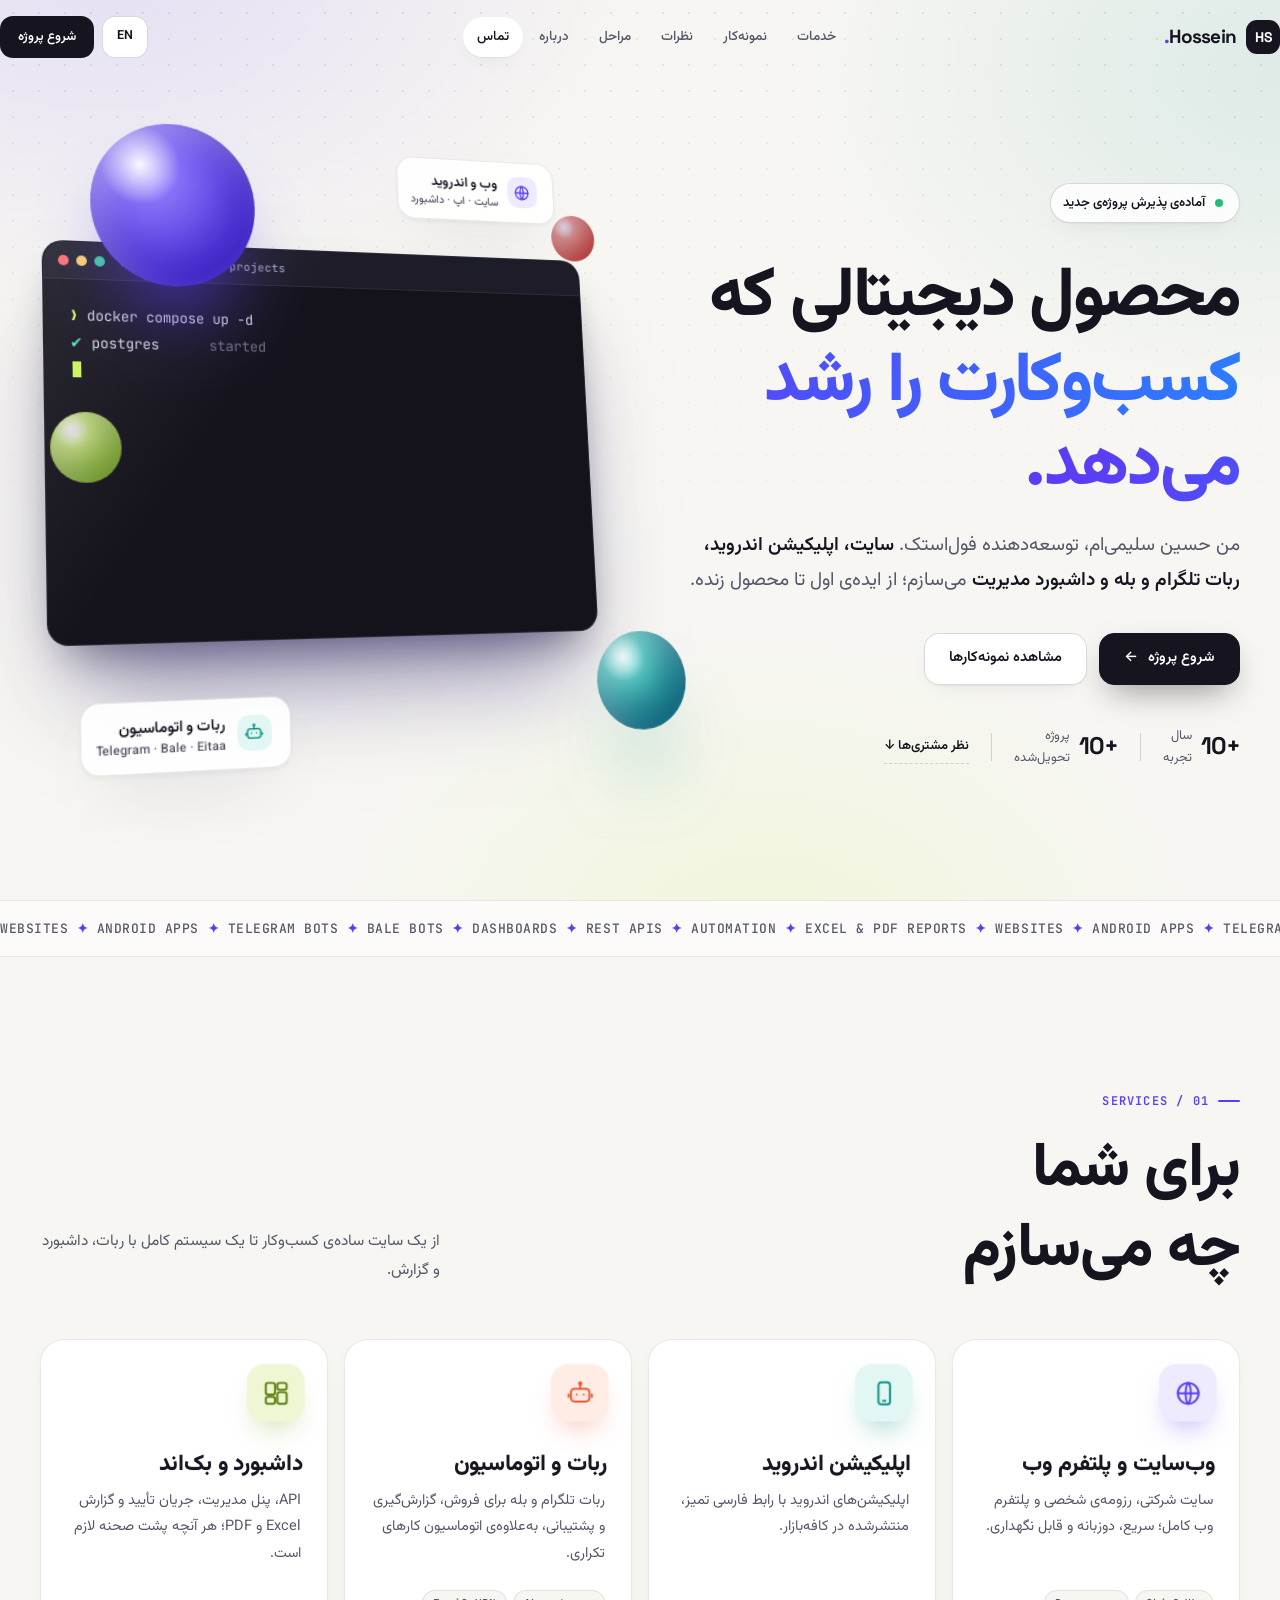
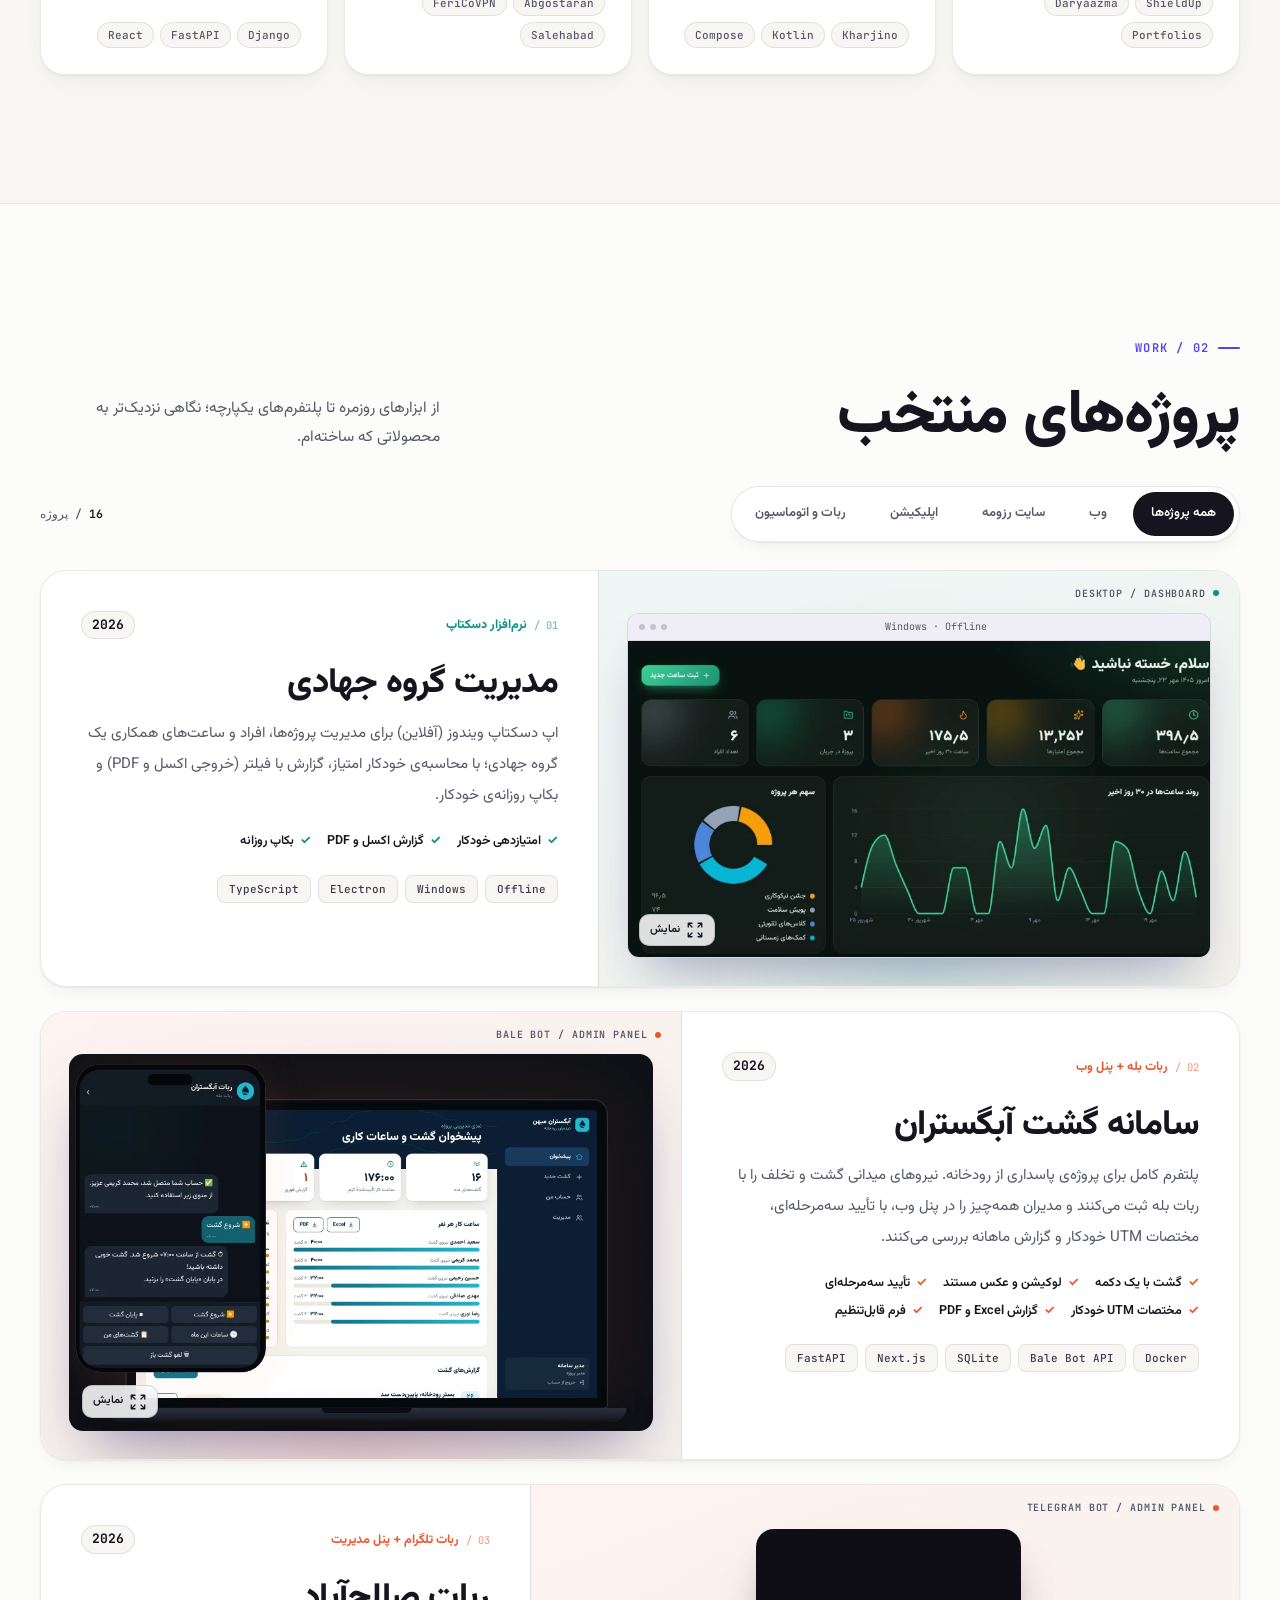
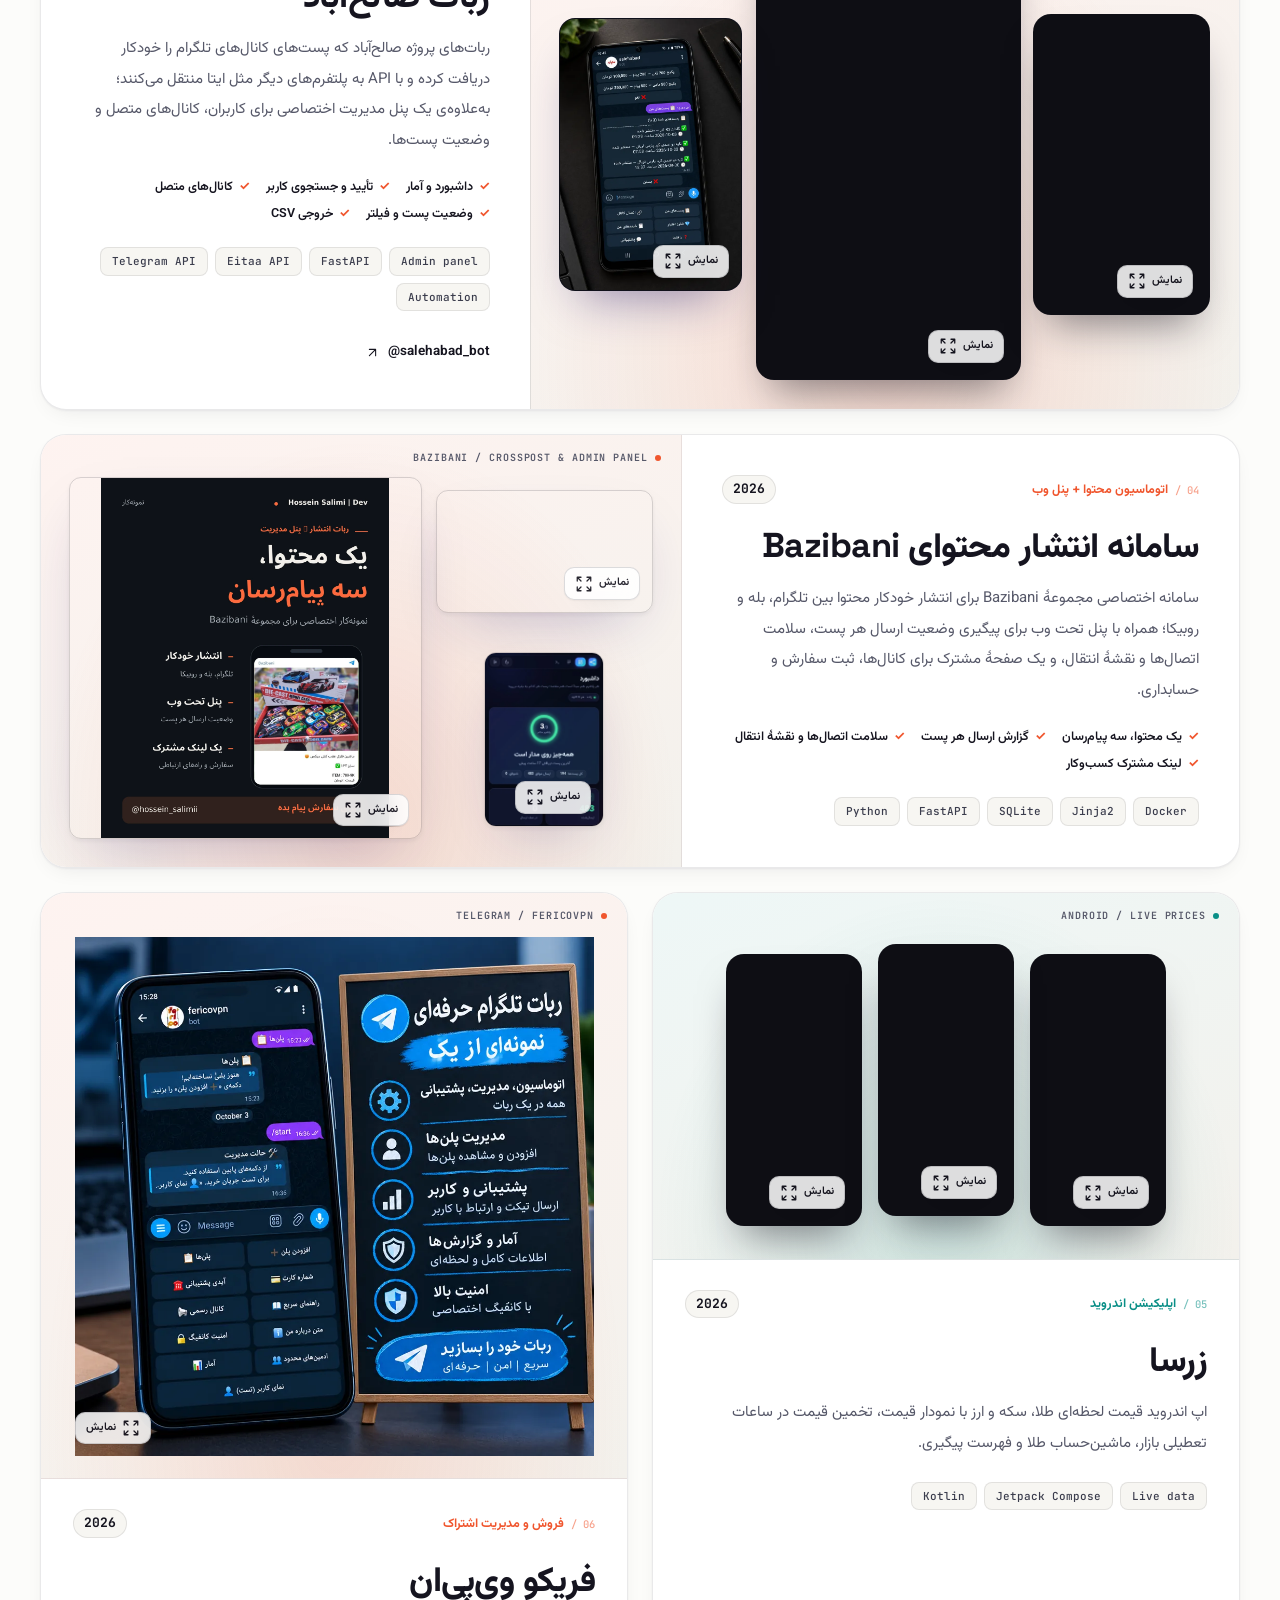
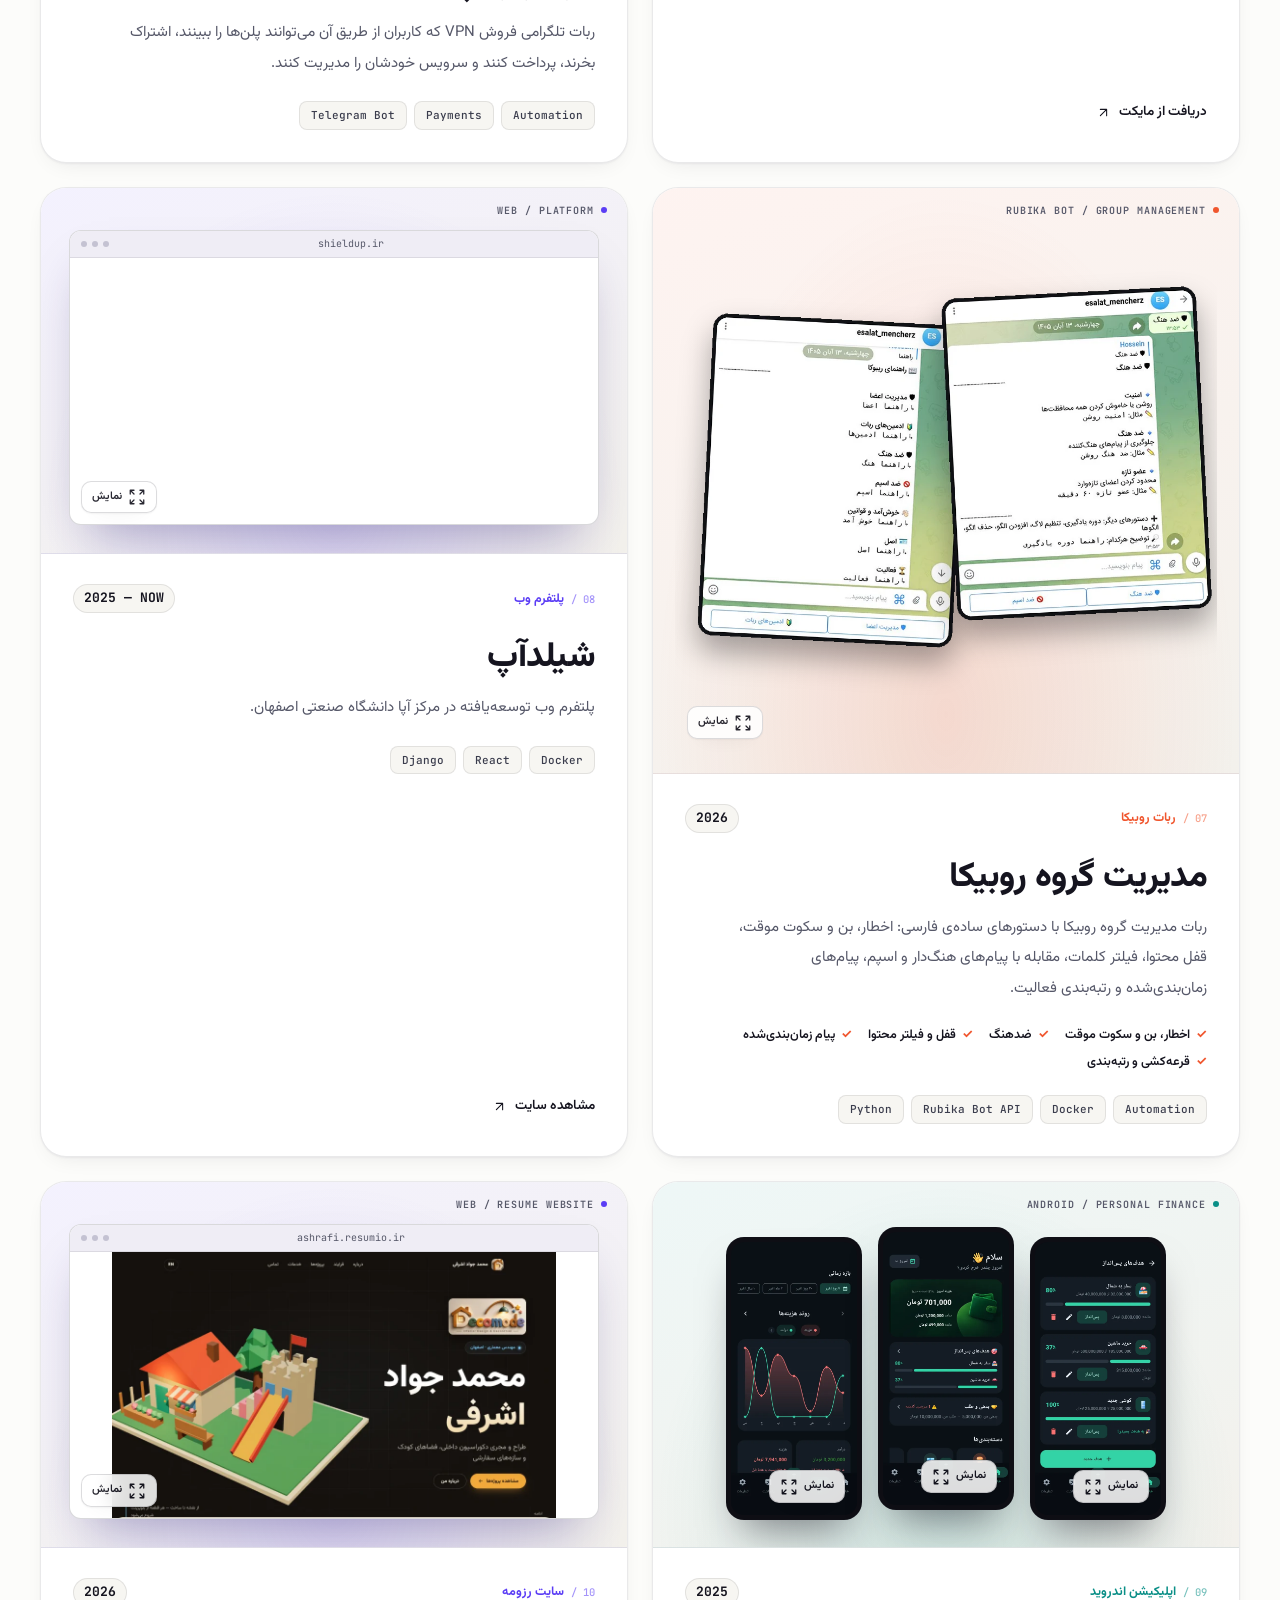
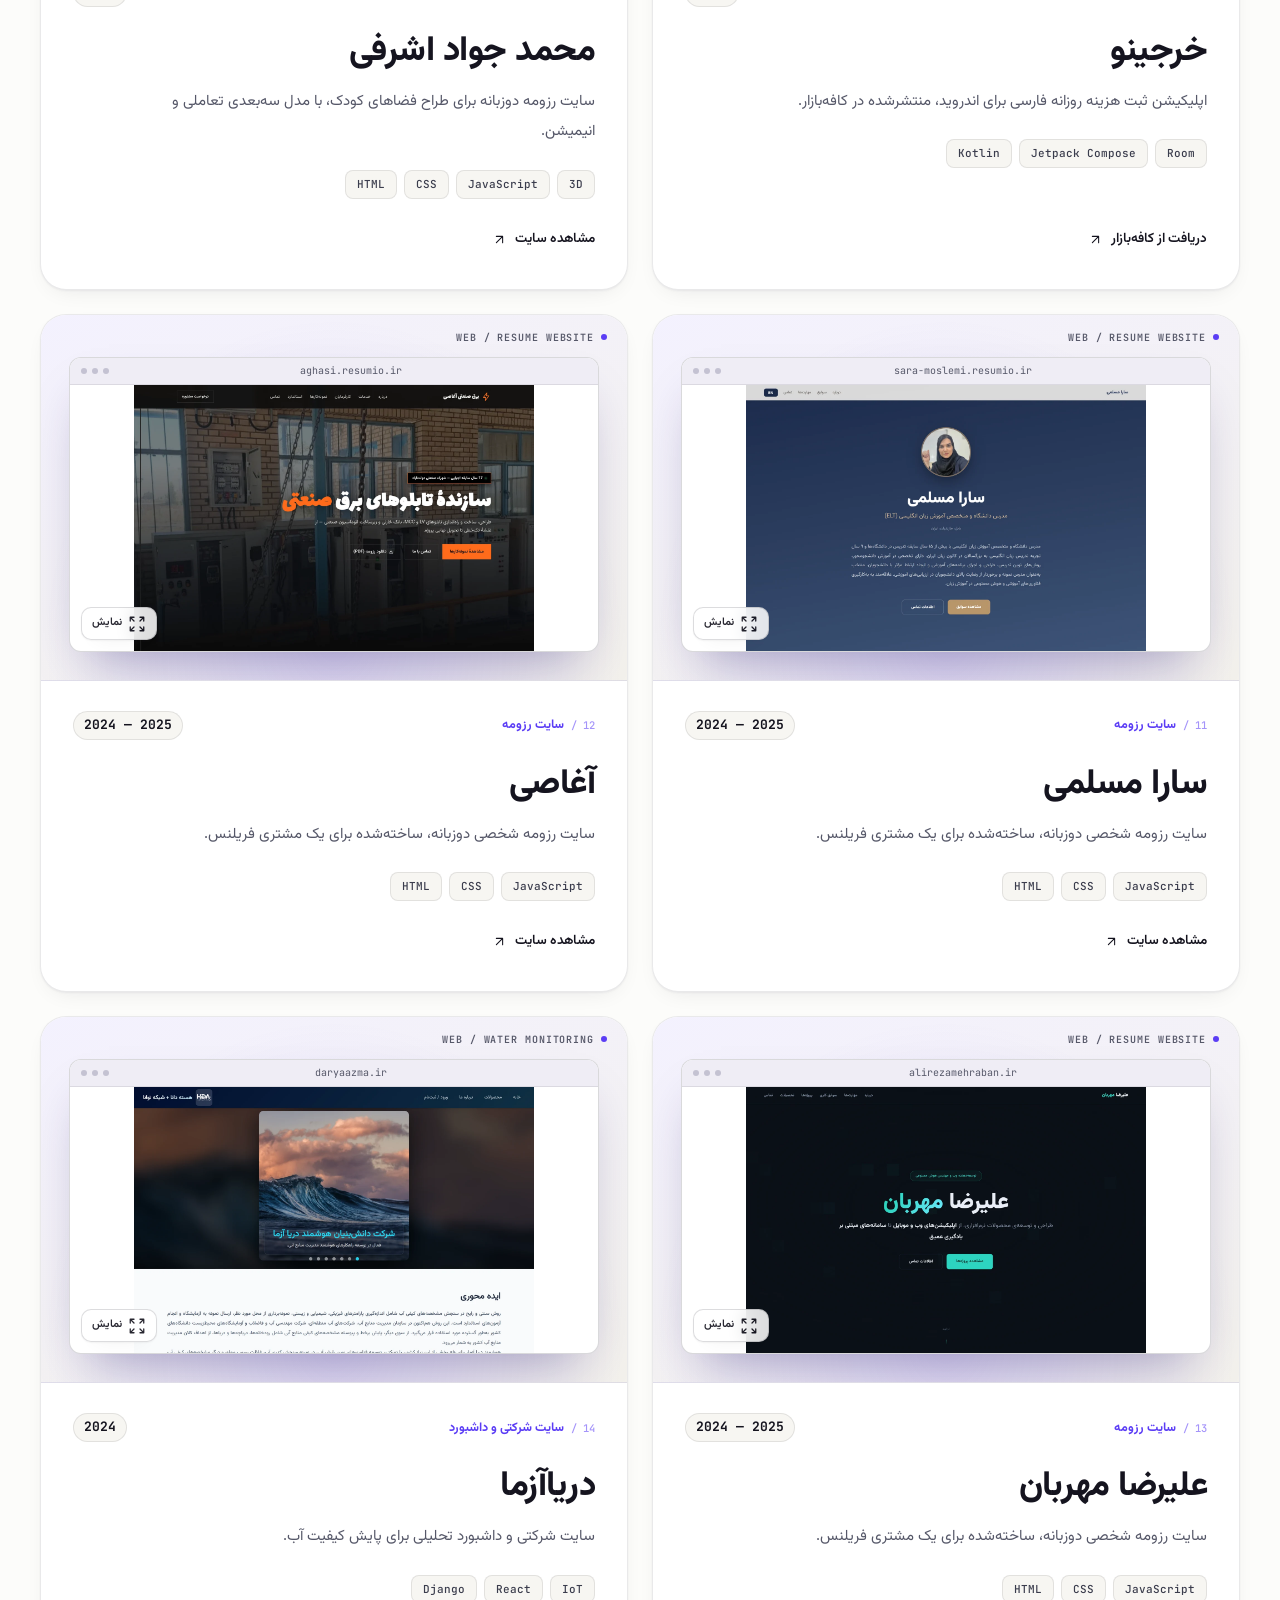
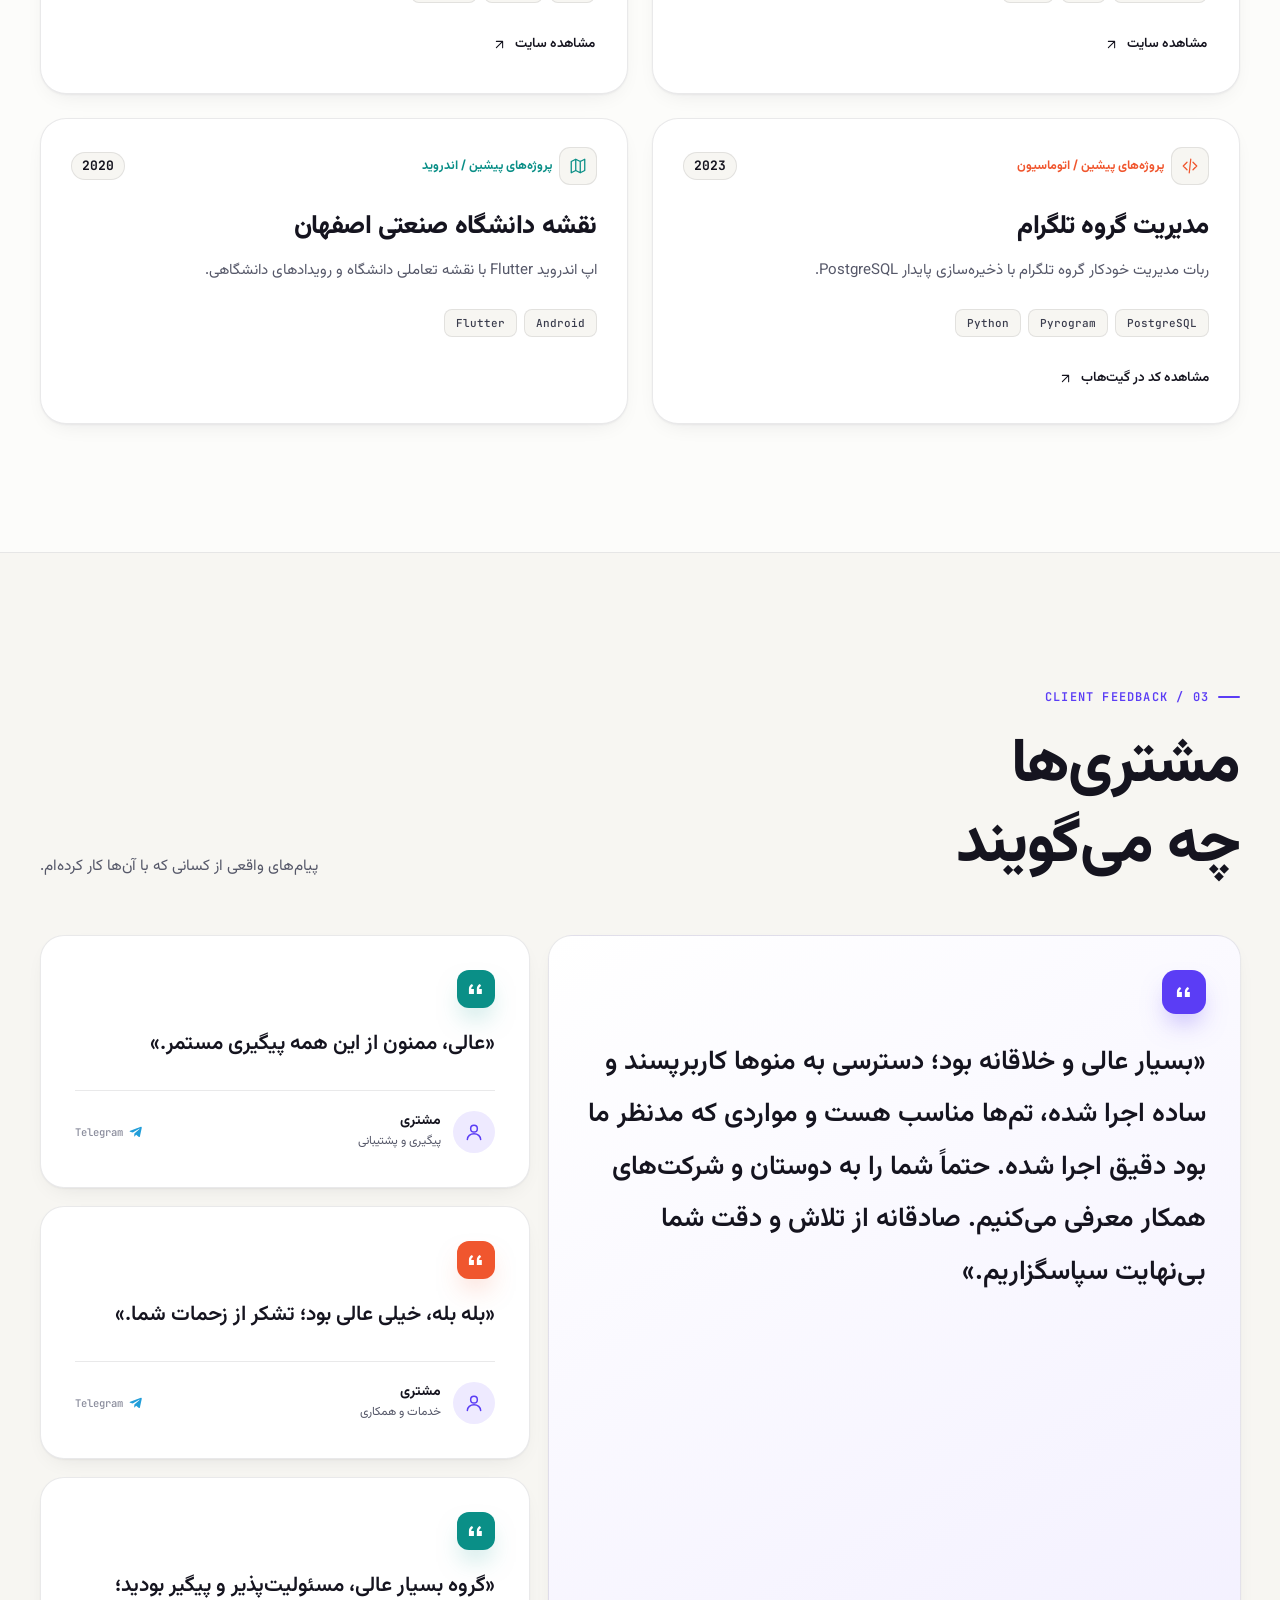
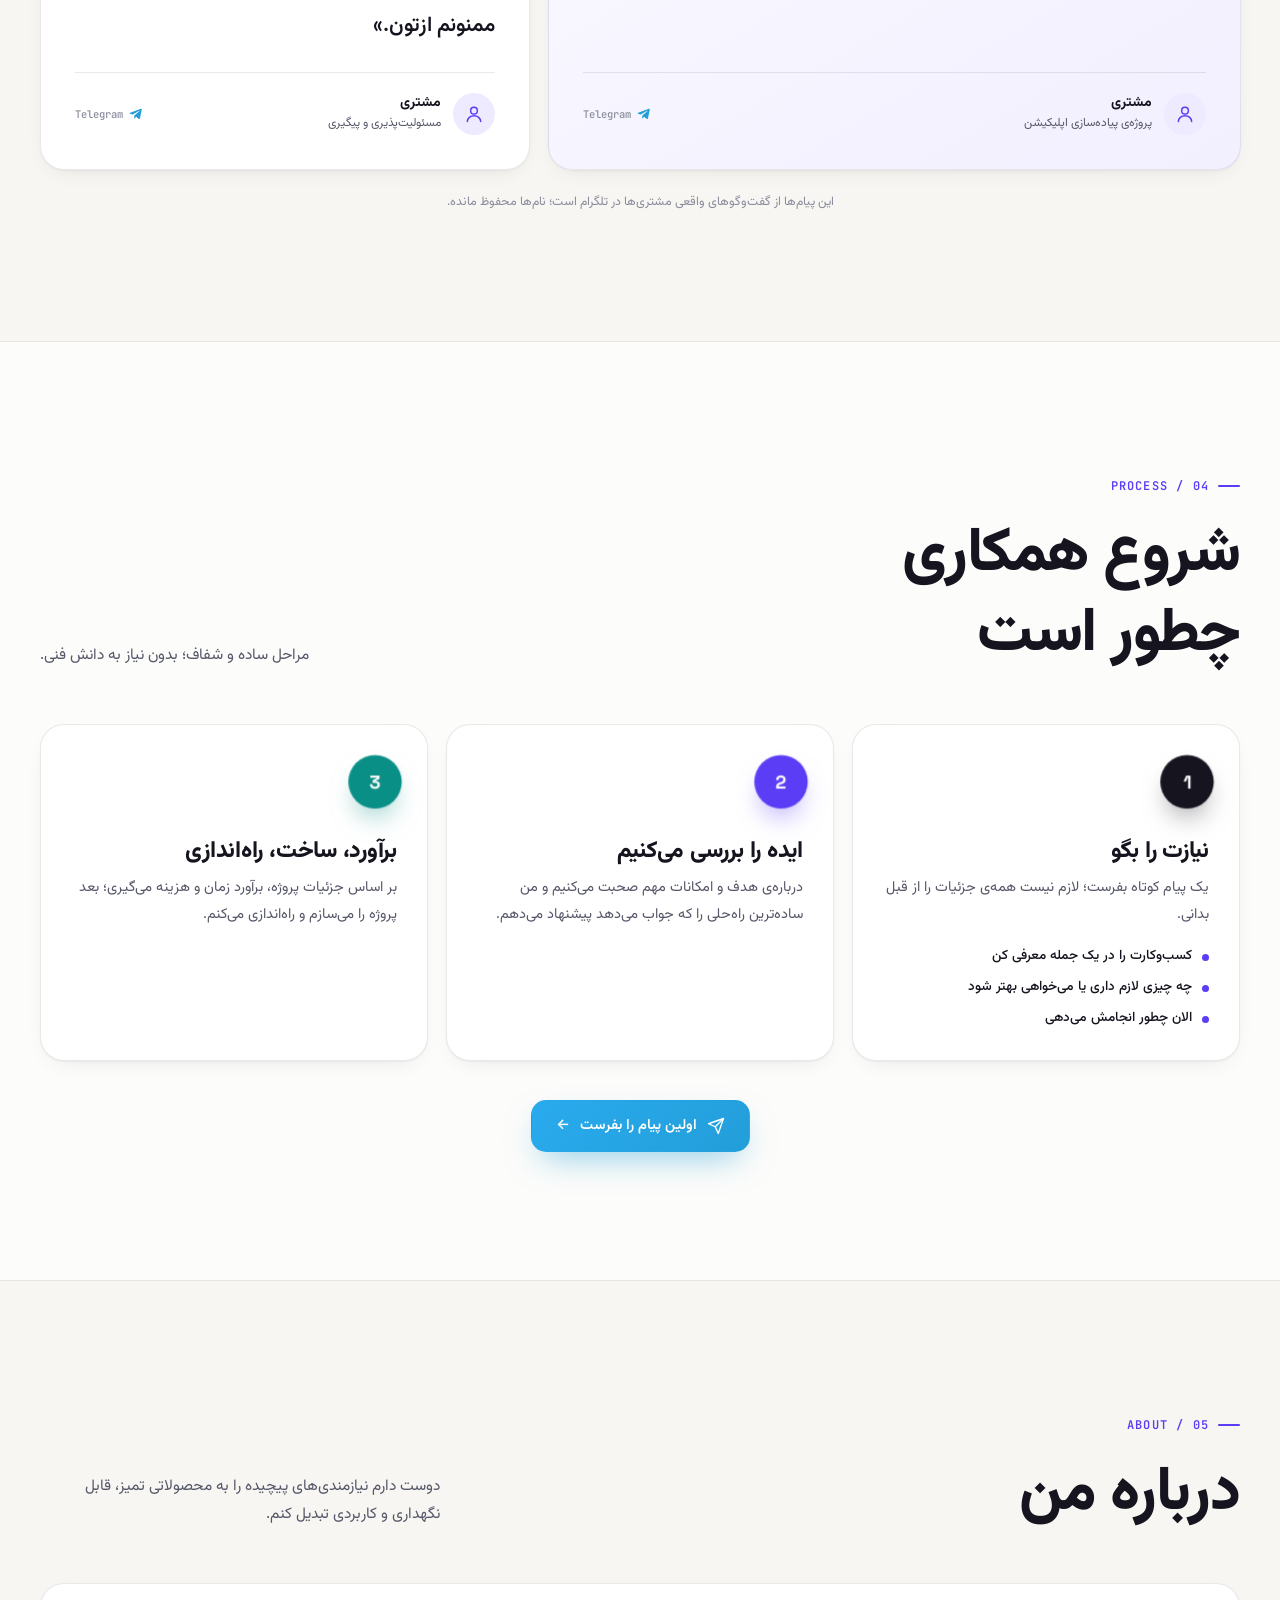
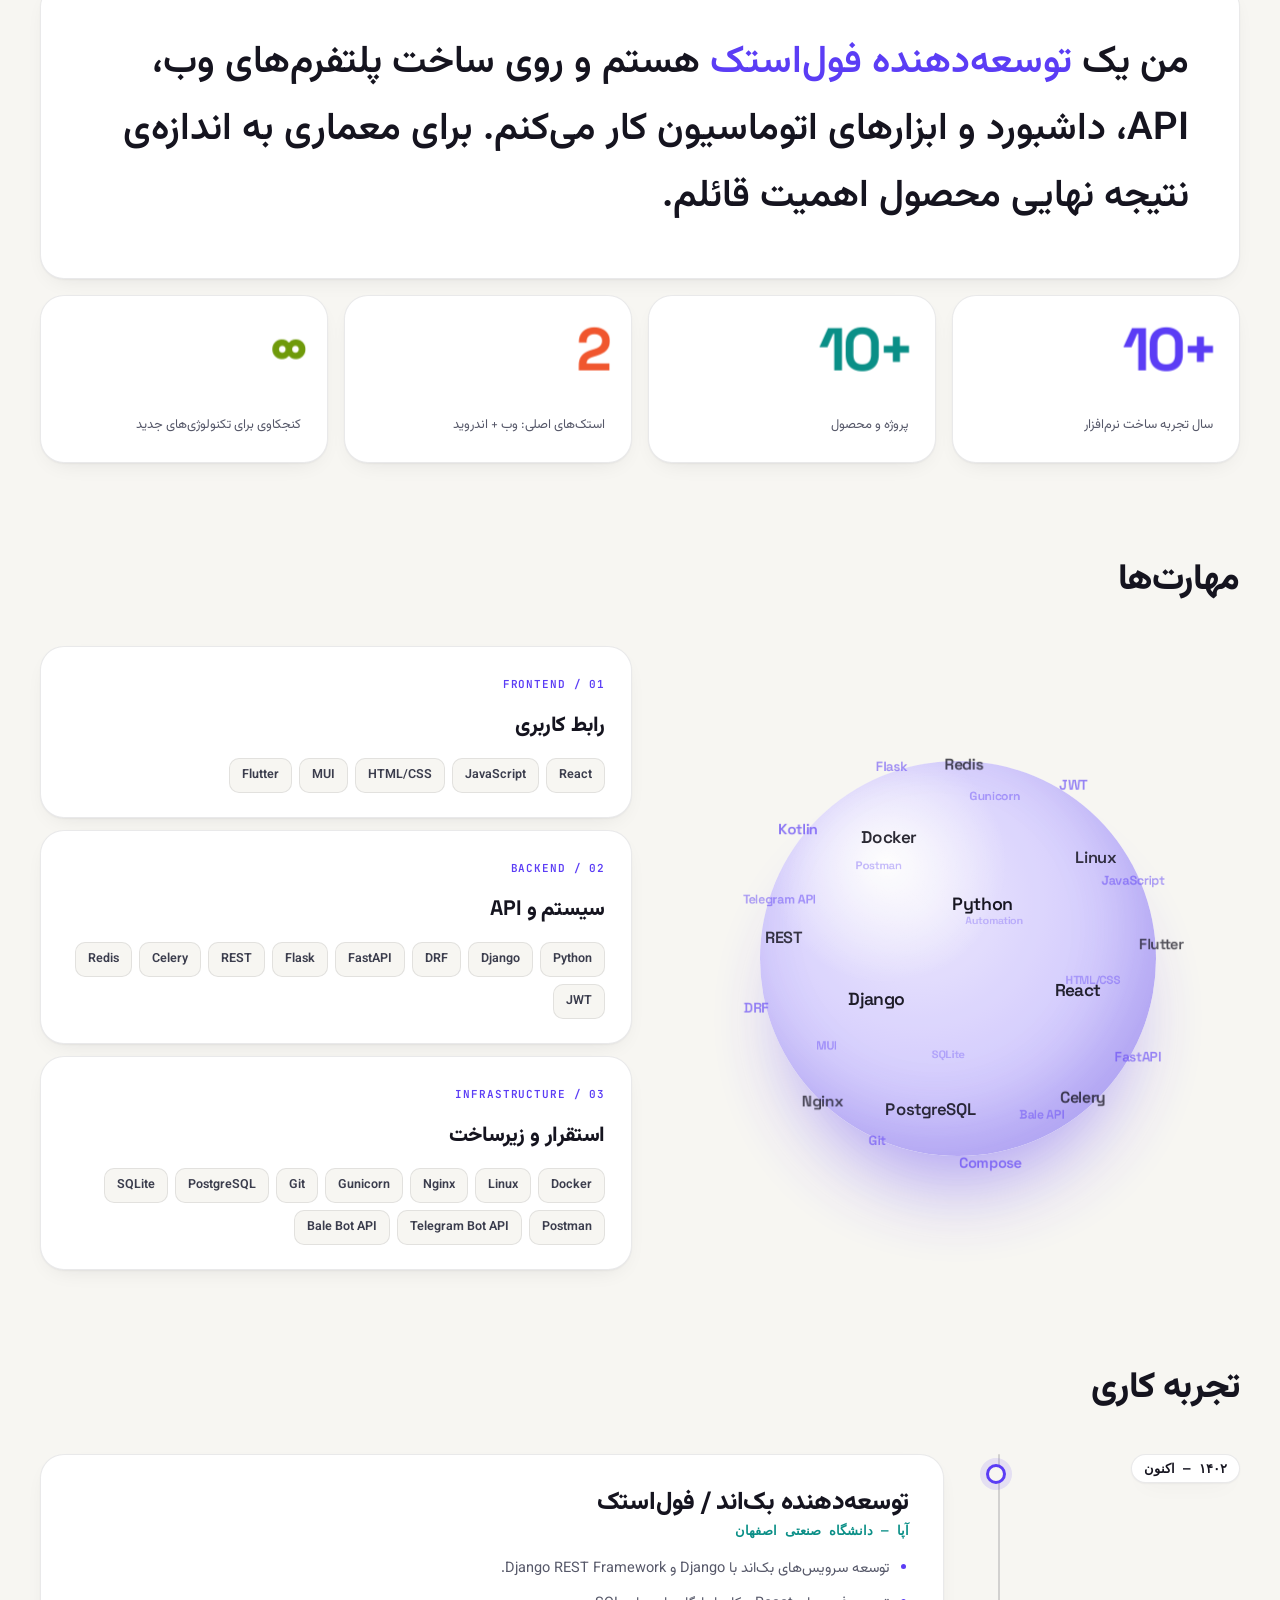
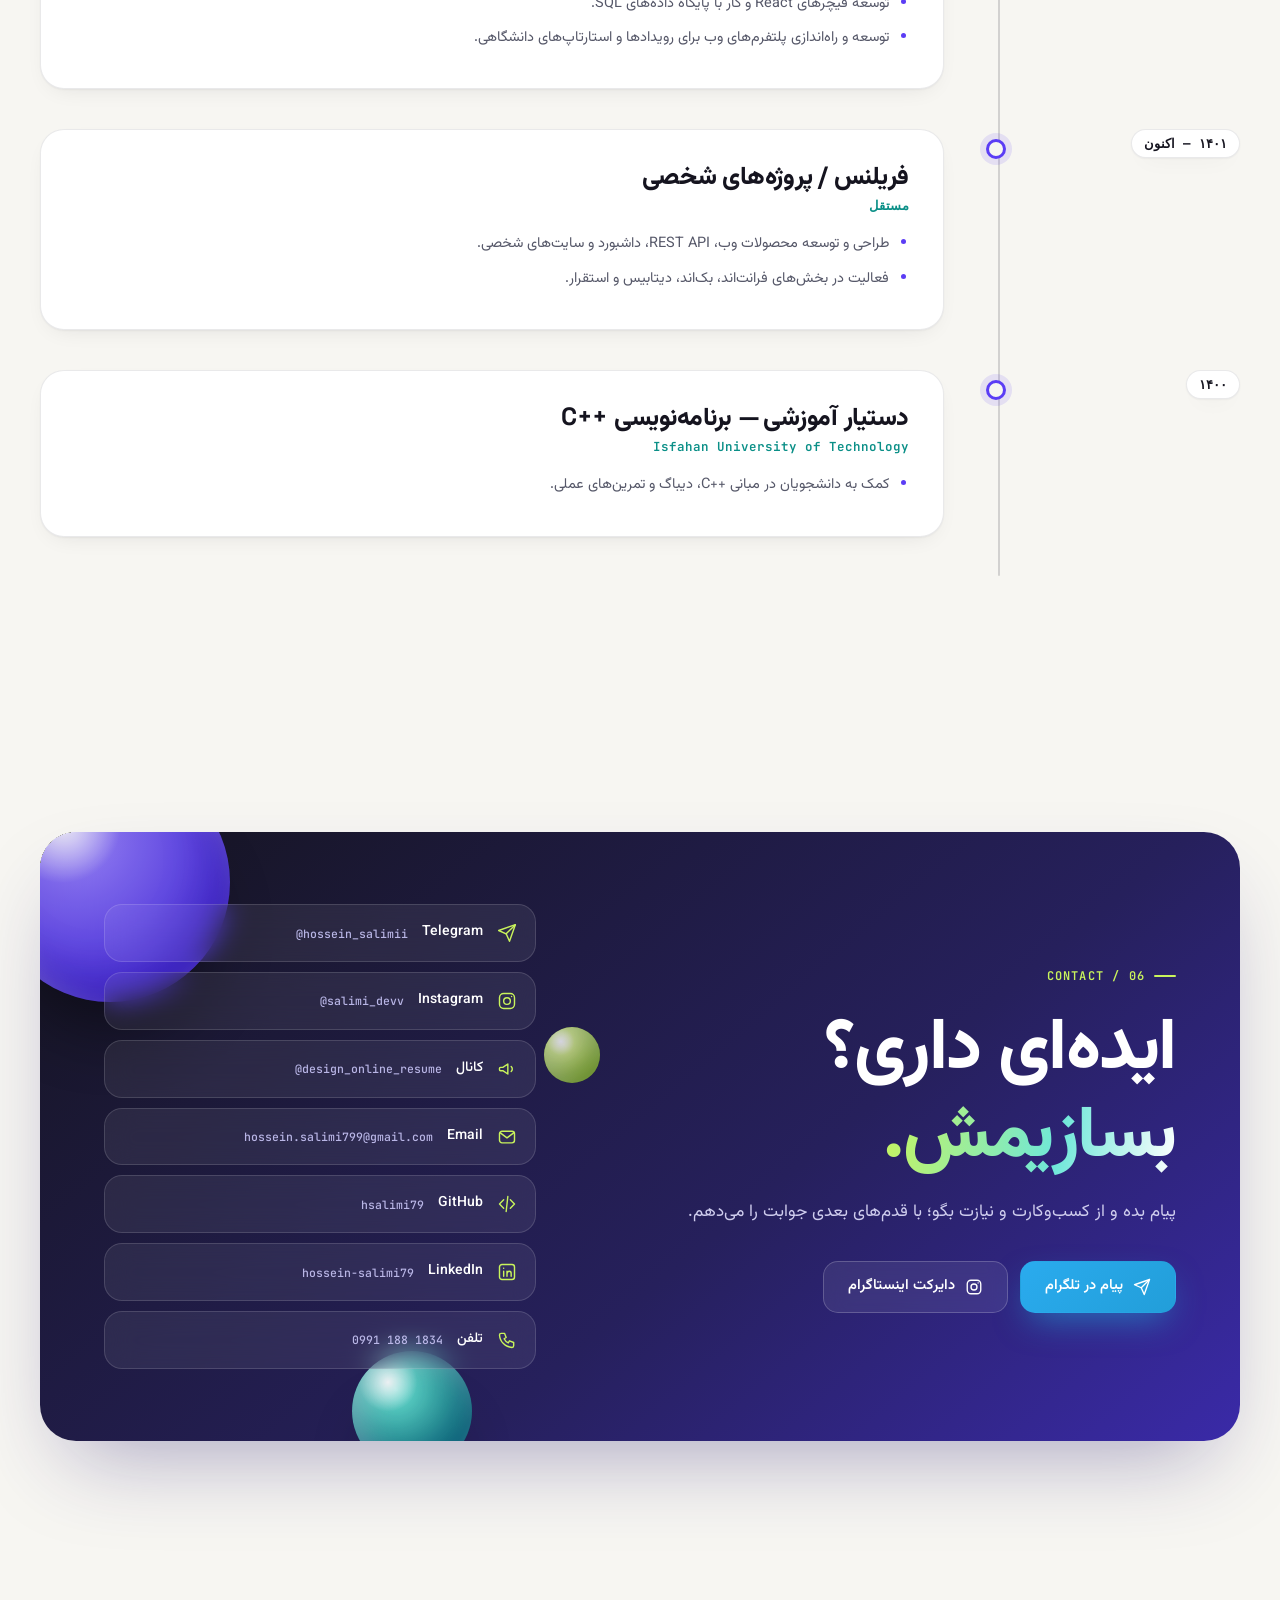
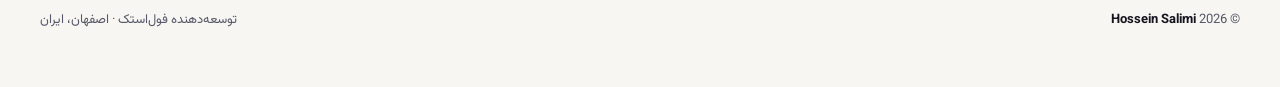
==== commit eb7165f3: "Correct Bazibani branding and remove client surname" ====
--- a/index.html
+++ b/index.html
@@ -258,11 +258,11 @@
 .sr-only-btn{position:absolute;width:1px;height:1px;overflow:hidden;clip:rect(0 0 0 0);white-space:nowrap}
 .abgo-visual{display:flex;flex-direction:column;gap:12px;width:100%;min-width:0;align-self:center}
 .abgo-main .media-button{border:1px solid var(--line2);border-radius:14px;overflow:hidden;background:#0f111a;box-shadow:0 30px 60px -24px rgba(40,30,110,.5)}
-.bostani-preview{display:grid;grid-template-columns:minmax(0,1.3fr) minmax(0,.8fr);align-items:center;gap:14px;width:100%;direction:ltr}
-.bostani-preview .media-button{overflow:hidden;border:1px solid var(--line2);border-radius:12px;box-shadow:var(--shadow-m)}
-.bostani-preview .bostani-cover{grid-row:1/3}
-.bostani-preview .shot{height:auto;max-height:360px;object-fit:contain}
-.bostani-preview .bostani-dashboard{max-width:120px;justify-self:center}
+.bazibani-preview{display:grid;grid-template-columns:minmax(0,1.3fr) minmax(0,.8fr);align-items:center;gap:14px;width:100%;direction:ltr}
+.bazibani-preview .media-button{overflow:hidden;border:1px solid var(--line2);border-radius:12px;box-shadow:var(--shadow-m)}
+.bazibani-preview .bazibani-cover{grid-row:1/3}
+.bazibani-preview .shot{height:auto;max-height:360px;object-fit:contain}
+.bazibani-preview .bazibani-dashboard{max-width:120px;justify-self:center}
 .compact-project .project-body{padding:28px 30px}
 .compact-project h3{font-size:26px}
 .compact-project .project-top{margin-bottom:20px}
@@ -429,7 +429,7 @@
   .project.featured,.project.featured.flip,.project.featured.wide-visual{grid-template-columns:1fr;grid-column:auto}
   .flip .project-visual{order:0;border-inline-start:0}
   .featured .project-visual{min-height:0;aspect-ratio:16/10;border-inline-end:0;border-bottom:1px solid var(--line);padding:40px 22px 24px}
-  .featured .project-visual:has(.abgo-visual),.featured .project-visual:has(.bostani-preview){aspect-ratio:auto}
+  .featured .project-visual:has(.abgo-visual),.featured .project-visual:has(.bazibani-preview){aspect-ratio:auto}
   .project-body,.featured .project-body{padding:24px}
   .project h3{font-size:27px}
   .project-visual{padding:36px 22px 24px}
@@ -568,14 +568,14 @@
 <ul class="project-features"><li data-en="Dashboard &amp; stats" data-fa="داشبورد و آمار">داشبورد و آمار</li><li data-en="User approval &amp; search" data-fa="تأیید و جستجوی کاربر">تأیید و جستجوی کاربر</li><li data-en="Connected channels" data-fa="کانال‌های متصل">کانال‌های متصل</li><li data-en="Post status &amp; filters" data-fa="وضعیت پست و فیلتر">وضعیت پست و فیلتر</li><li data-en="CSV export" data-fa="خروجی CSV">خروجی CSV</li></ul>
 <div class="tags"><span class="tag">Telegram API</span><span class="tag">Eitaa API</span><span class="tag">FastAPI</span><span class="tag">Admin panel</span><span class="tag">Automation</span></div>
 <div class="links"><a class="link" href="https://t.me/salehabad_bot" target="_blank" rel="noopener"><span dir="ltr">@salehabad_bot</span><svg class="work-icon" aria-hidden="true"><use href="#wi-arrow"></use></svg></a></div></div></article>
-<article id="project-bostani" class="project featured flip rv" data-category="bots web">
-<div class="project-visual"><span class="visual-label">BOSTANI / CROSSPOST &amp; ADMIN PANEL</span><div class="bostani-preview">
-<button class="media-button bostani-cover" type="button" data-gallery="bostani" data-image="images/bostani-overview.webp" data-caption="Bostani — content publishing system overview" aria-label="View Bostani project overview"><img class="shot" src="images/bostani-overview.webp" alt="Bostani — supplied project overview" loading="lazy" decoding="async"><span class="zoom-hint"><svg class="work-icon" aria-hidden="true"><use href="#wi-expand"></use></svg><span data-en="View" data-fa="نمایش">نمایش</span></span></button>
-<button class="media-button" type="button" data-gallery="bostani" data-image="images/bostani-posts.webp" data-caption="Bostani admin panel — posts and delivery status" aria-label="View Bostani posts and delivery status"><img class="shot" src="images/bostani-posts.webp" alt="Bostani admin panel — posts and delivery status" loading="lazy" decoding="async"><span class="zoom-hint"><svg class="work-icon" aria-hidden="true"><use href="#wi-expand"></use></svg><span data-en="View" data-fa="نمایش">نمایش</span></span></button>
-<button class="media-button bostani-dashboard" type="button" data-gallery="bostani" data-image="images/bostani-dashboard.webp" data-caption="Bostani admin panel — connection health dashboard" aria-label="View Bostani connection health dashboard"><img class="shot" src="images/bostani-dashboard.webp" alt="Bostani admin panel — connection health dashboard" loading="lazy" decoding="async"><span class="zoom-hint"><svg class="work-icon" aria-hidden="true"><use href="#wi-expand"></use></svg><span data-en="View" data-fa="نمایش">نمایش</span></span></button>
+<article id="project-bazibani" class="project featured flip rv" data-category="bots web">
+<div class="project-visual"><span class="visual-label">BAZIBANI / CROSSPOST &amp; ADMIN PANEL</span><div class="bazibani-preview">
+<button class="media-button bazibani-cover" type="button" data-gallery="bazibani" data-image="images/bazibani-overview.webp" data-caption="Bazibani — content publishing system overview" aria-label="View Bazibani project overview"><img class="shot" src="images/bazibani-overview.webp" alt="Bazibani — supplied project overview" loading="lazy" decoding="async"><span class="zoom-hint"><svg class="work-icon" aria-hidden="true"><use href="#wi-expand"></use></svg><span data-en="View" data-fa="نمایش">نمایش</span></span></button>
+<button class="media-button" type="button" data-gallery="bazibani" data-image="images/bazibani-posts.webp" data-caption="Bazibani admin panel — posts and delivery status" aria-label="View Bazibani posts and delivery status"><img class="shot" src="images/bazibani-posts.webp" alt="Bazibani admin panel — posts and delivery status" loading="lazy" decoding="async"><span class="zoom-hint"><svg class="work-icon" aria-hidden="true"><use href="#wi-expand"></use></svg><span data-en="View" data-fa="نمایش">نمایش</span></span></button>
+<button class="media-button bazibani-dashboard" type="button" data-gallery="bazibani" data-image="images/bazibani-dashboard.webp" data-caption="Bazibani admin panel — connection health dashboard" aria-label="View Bazibani connection health dashboard"><img class="shot" src="images/bazibani-dashboard.webp" alt="Bazibani admin panel — connection health dashboard" loading="lazy" decoding="async"><span class="zoom-hint"><svg class="work-icon" aria-hidden="true"><use href="#wi-expand"></use></svg><span data-en="View" data-fa="نمایش">نمایش</span></span></button>
 </div></div>
 <div class="project-body"><div class="project-top"><span class="project-type"><span class="project-num">04 /</span><span data-en="Content automation + web panel" data-fa="اتوماسیون محتوا + پنل وب">اتوماسیون محتوا + پنل وب</span></span><span dir="ltr">2026</span></div>
-<h3 data-en="Bostani Content Publishing System" data-fa="سامانه انتشار محتوای بستانی">سامانه انتشار محتوای بستانی</h3><p data-en="A custom content publishing system for Bostani: posts are shared automatically between Telegram, Bale and Rubika. A web panel tracks delivery to each destination, connection health and the relay map, with a shared page for channels, orders and accounting." data-fa="سامانه اختصاصی مجموعهٔ بستانی برای انتشار خودکار محتوا بین تلگرام، بله و روبیکا؛ همراه با پنل تحت وب برای پیگیری وضعیت ارسال هر پست، سلامت اتصال‌ها و نقشهٔ انتقال، و یک صفحهٔ مشترک برای کانال‌ها، ثبت سفارش و حسابداری.">سامانه اختصاصی مجموعهٔ بستانی برای انتشار خودکار محتوا بین تلگرام، بله و روبیکا؛ همراه با پنل تحت وب برای پیگیری وضعیت ارسال هر پست، سلامت اتصال‌ها و نقشهٔ انتقال، و یک صفحهٔ مشترک برای کانال‌ها، ثبت سفارش و حسابداری.</p>
+<h3 data-en="Bazibani Content Publishing System" data-fa="سامانه انتشار محتوای Bazibani">سامانه انتشار محتوای Bazibani</h3><p data-en="A custom content publishing system for Bazibani: posts are shared automatically between Telegram, Bale and Rubika. A web panel tracks delivery to each destination, connection health and the relay map, with a shared page for channels, orders and accounting." data-fa="سامانه اختصاصی مجموعهٔ Bazibani برای انتشار خودکار محتوا بین تلگرام، بله و روبیکا؛ همراه با پنل تحت وب برای پیگیری وضعیت ارسال هر پست، سلامت اتصال‌ها و نقشهٔ انتقال، و یک صفحهٔ مشترک برای کانال‌ها، ثبت سفارش و حسابداری.">سامانه اختصاصی مجموعهٔ Bazibani برای انتشار خودکار محتوا بین تلگرام، بله و روبیکا؛ همراه با پنل تحت وب برای پیگیری وضعیت ارسال هر پست، سلامت اتصال‌ها و نقشهٔ انتقال، و یک صفحهٔ مشترک برای کانال‌ها، ثبت سفارش و حسابداری.</p>
 <ul class="project-features"><li data-en="One post, three messengers" data-fa="یک محتوا، سه پیام‌رسان">یک محتوا، سه پیام‌رسان</li><li data-en="Per-post delivery reports" data-fa="گزارش ارسال هر پست">گزارش ارسال هر پست</li><li data-en="Connection health &amp; relay map" data-fa="سلامت اتصال‌ها و نقشهٔ انتقال">سلامت اتصال‌ها و نقشهٔ انتقال</li><li data-en="Shared business links" data-fa="لینک مشترک کسب‌وکار">لینک مشترک کسب‌وکار</li></ul>
 <div class="tags"><span class="tag">Python</span><span class="tag">FastAPI</span><span class="tag">SQLite</span><span class="tag">Jinja2</span><span class="tag">Docker</span></div>
 </div></article>
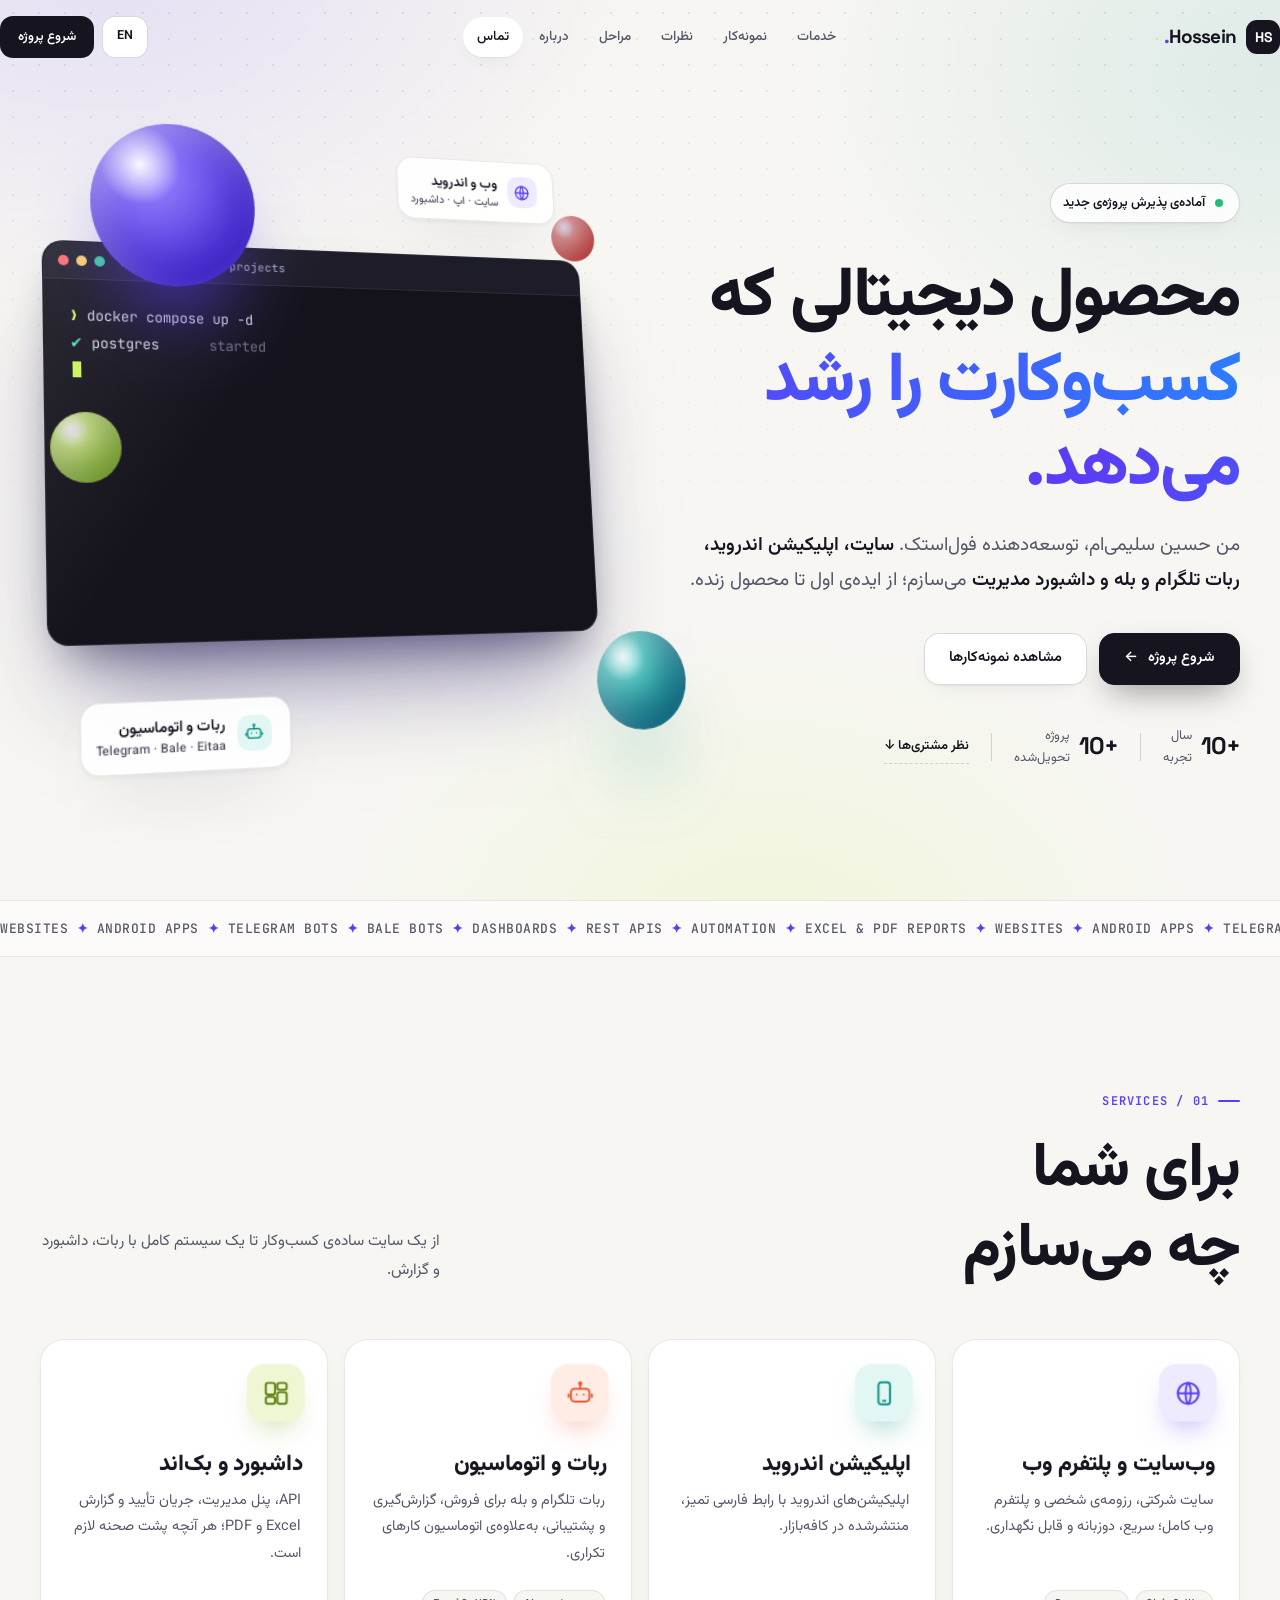
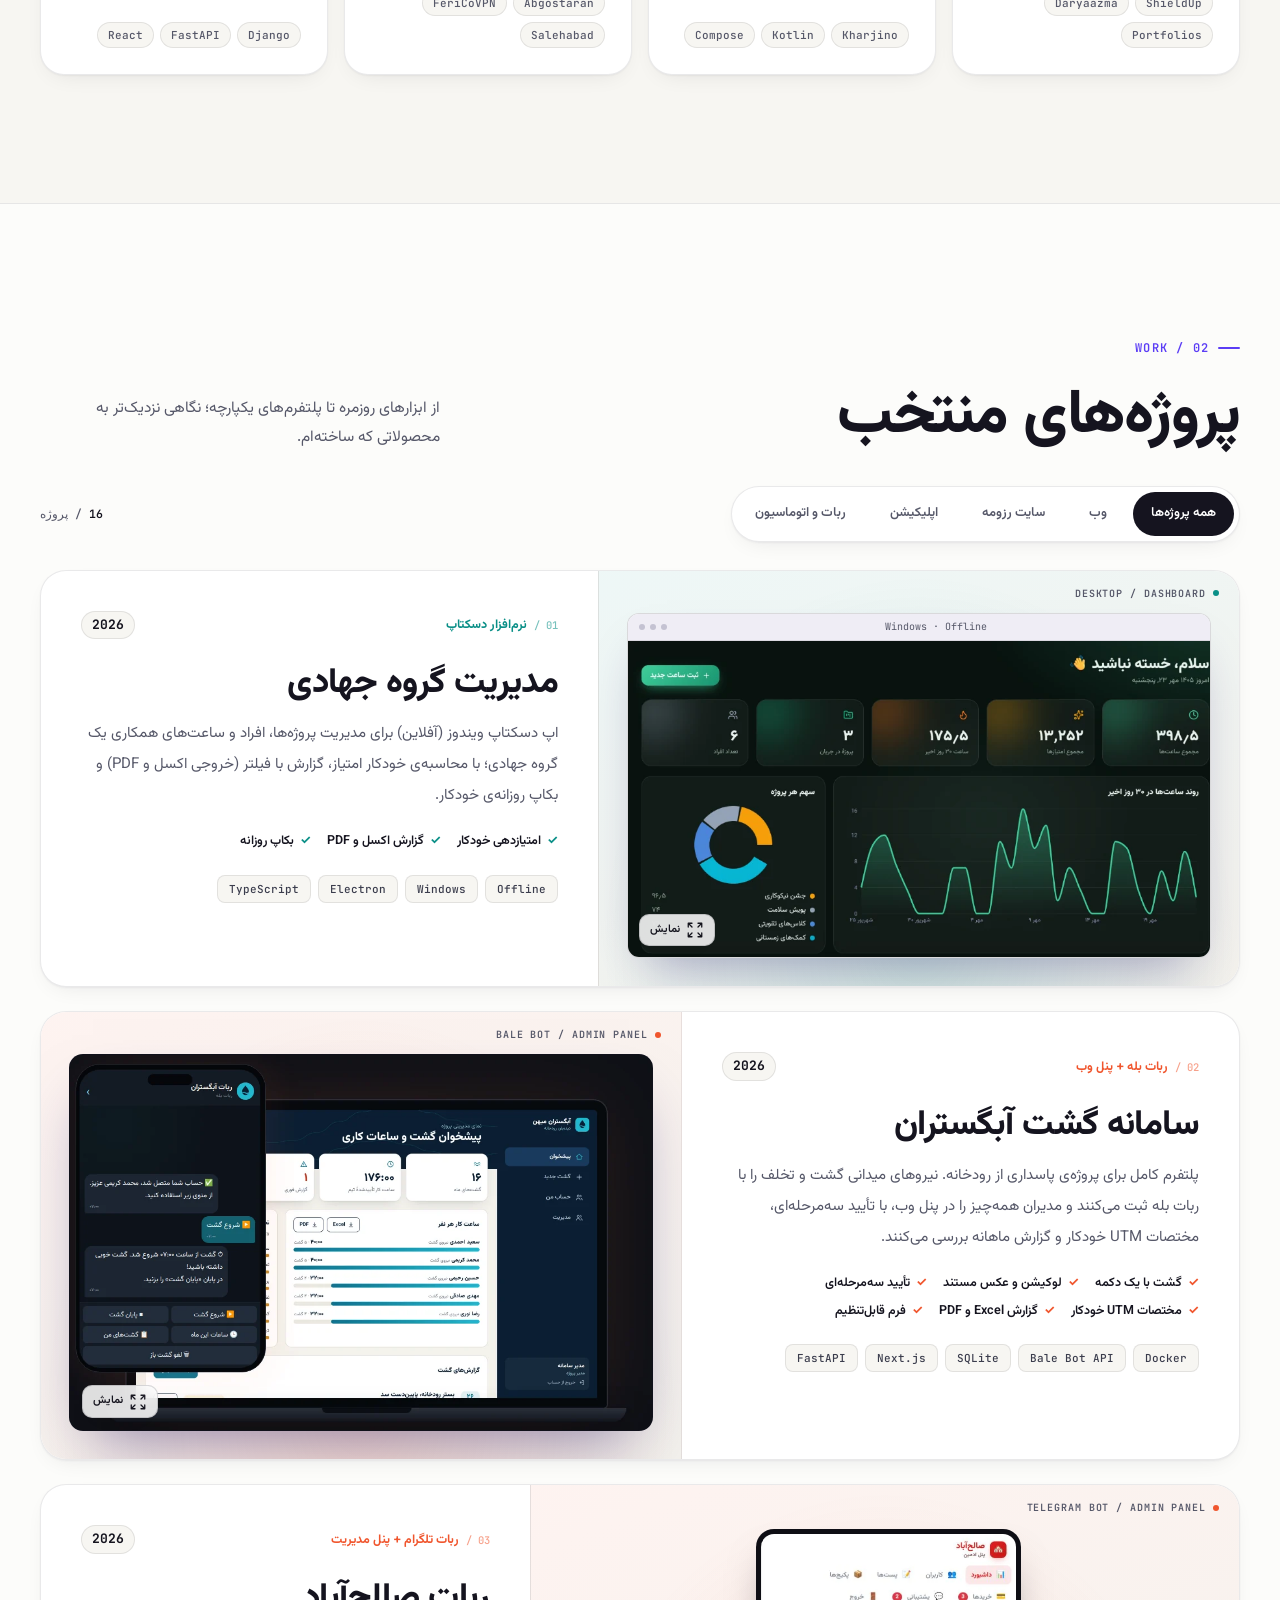
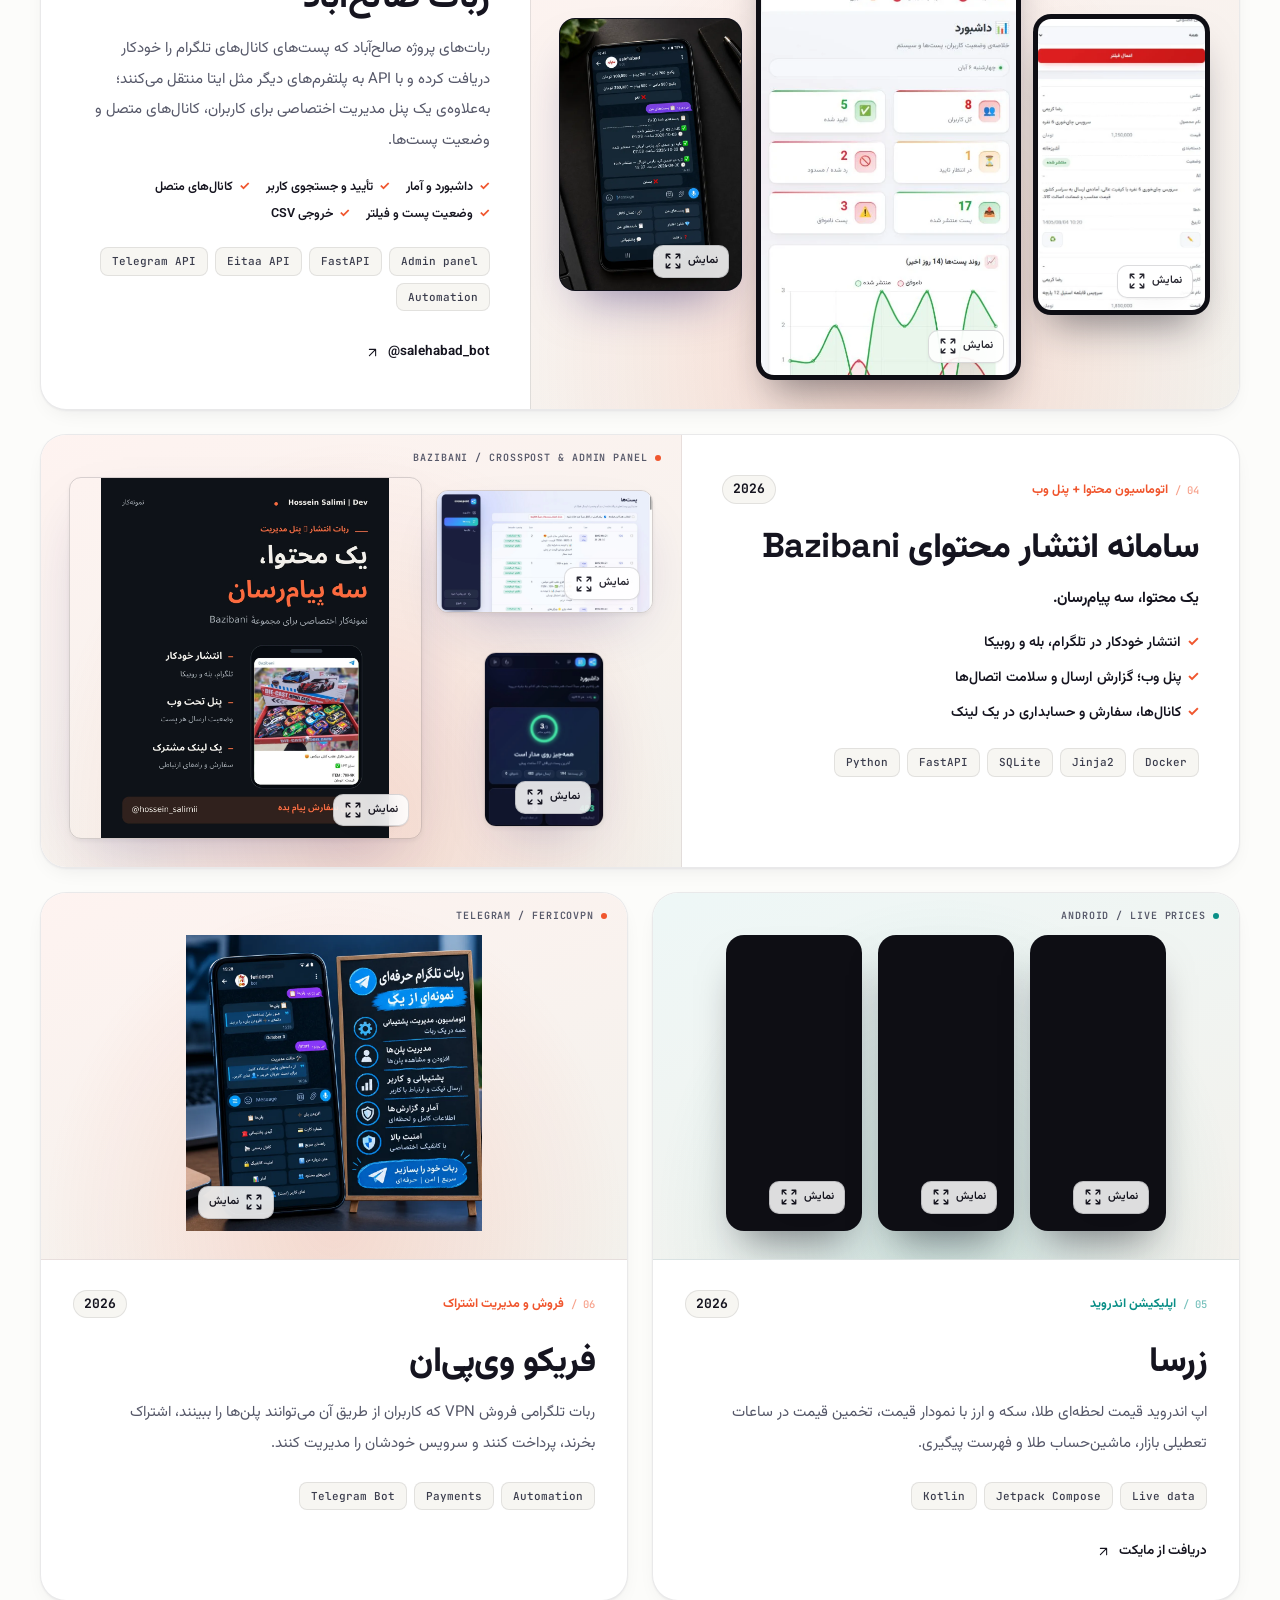
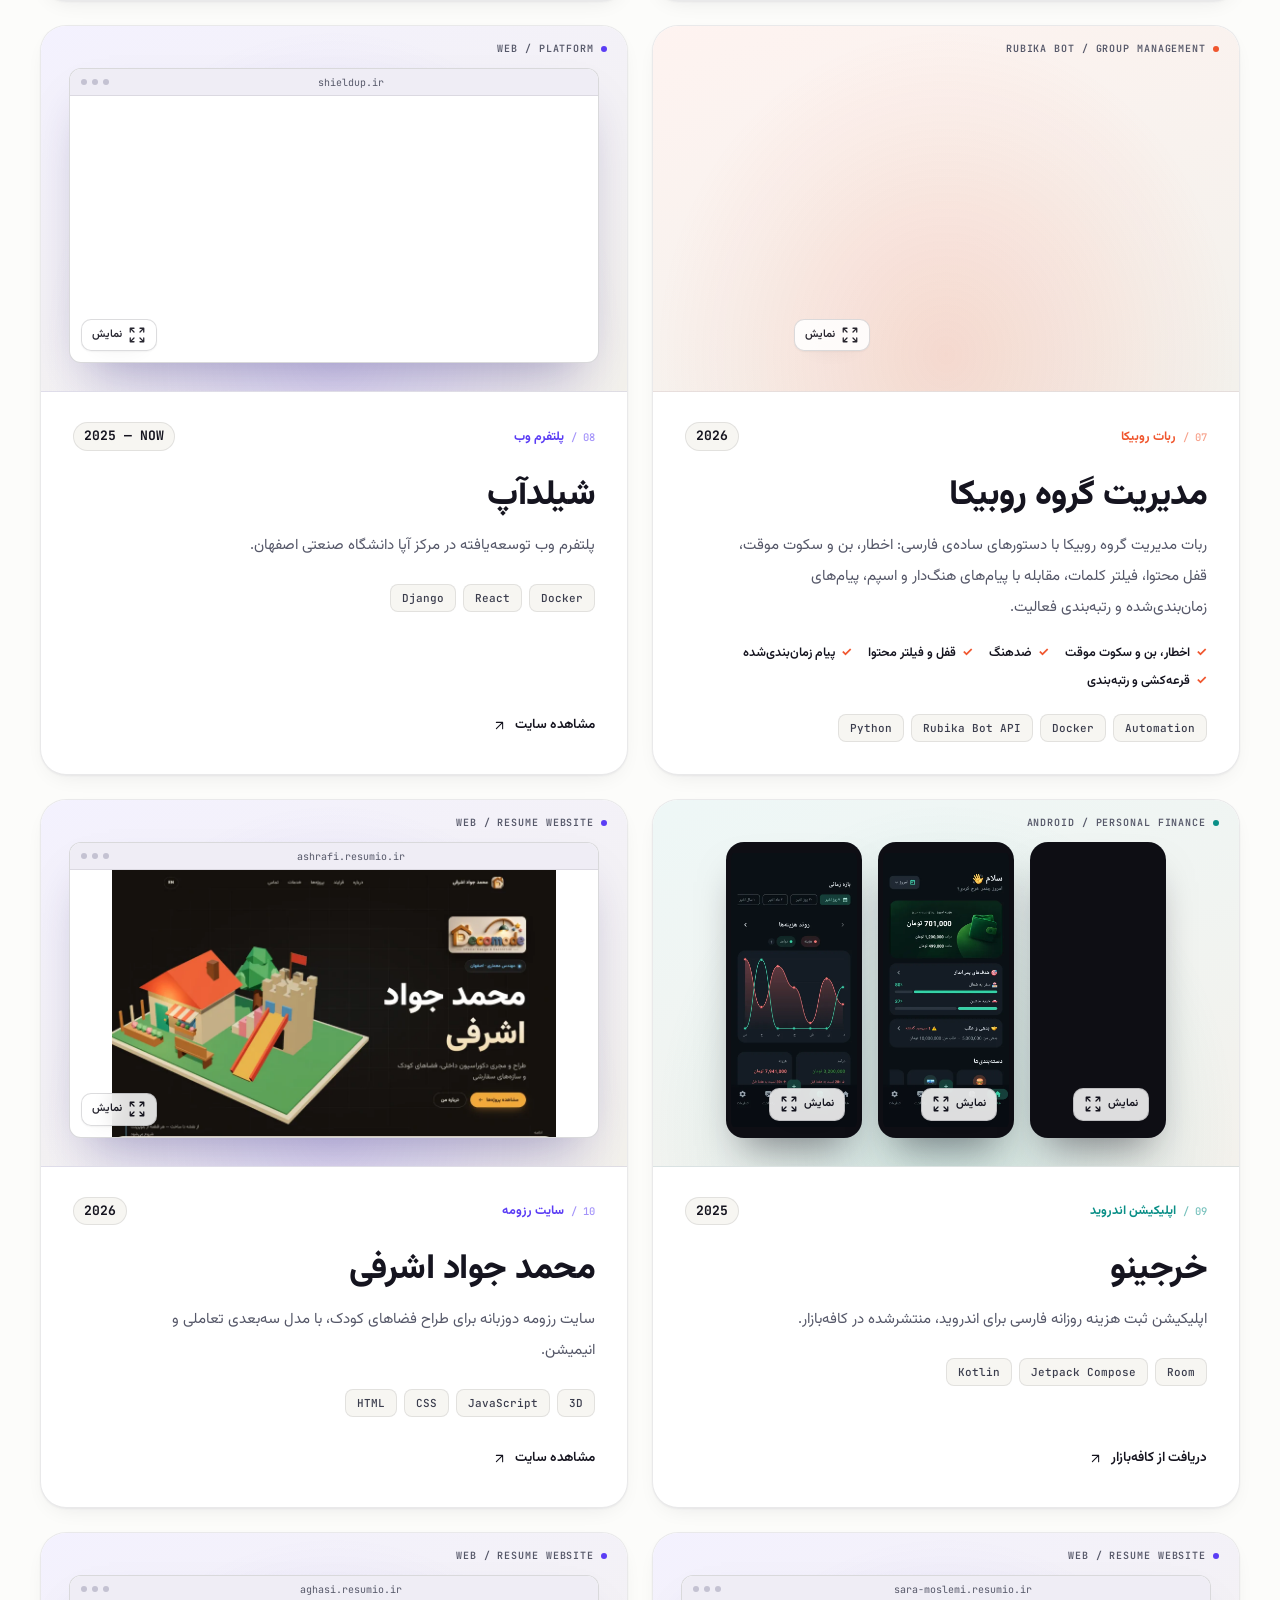
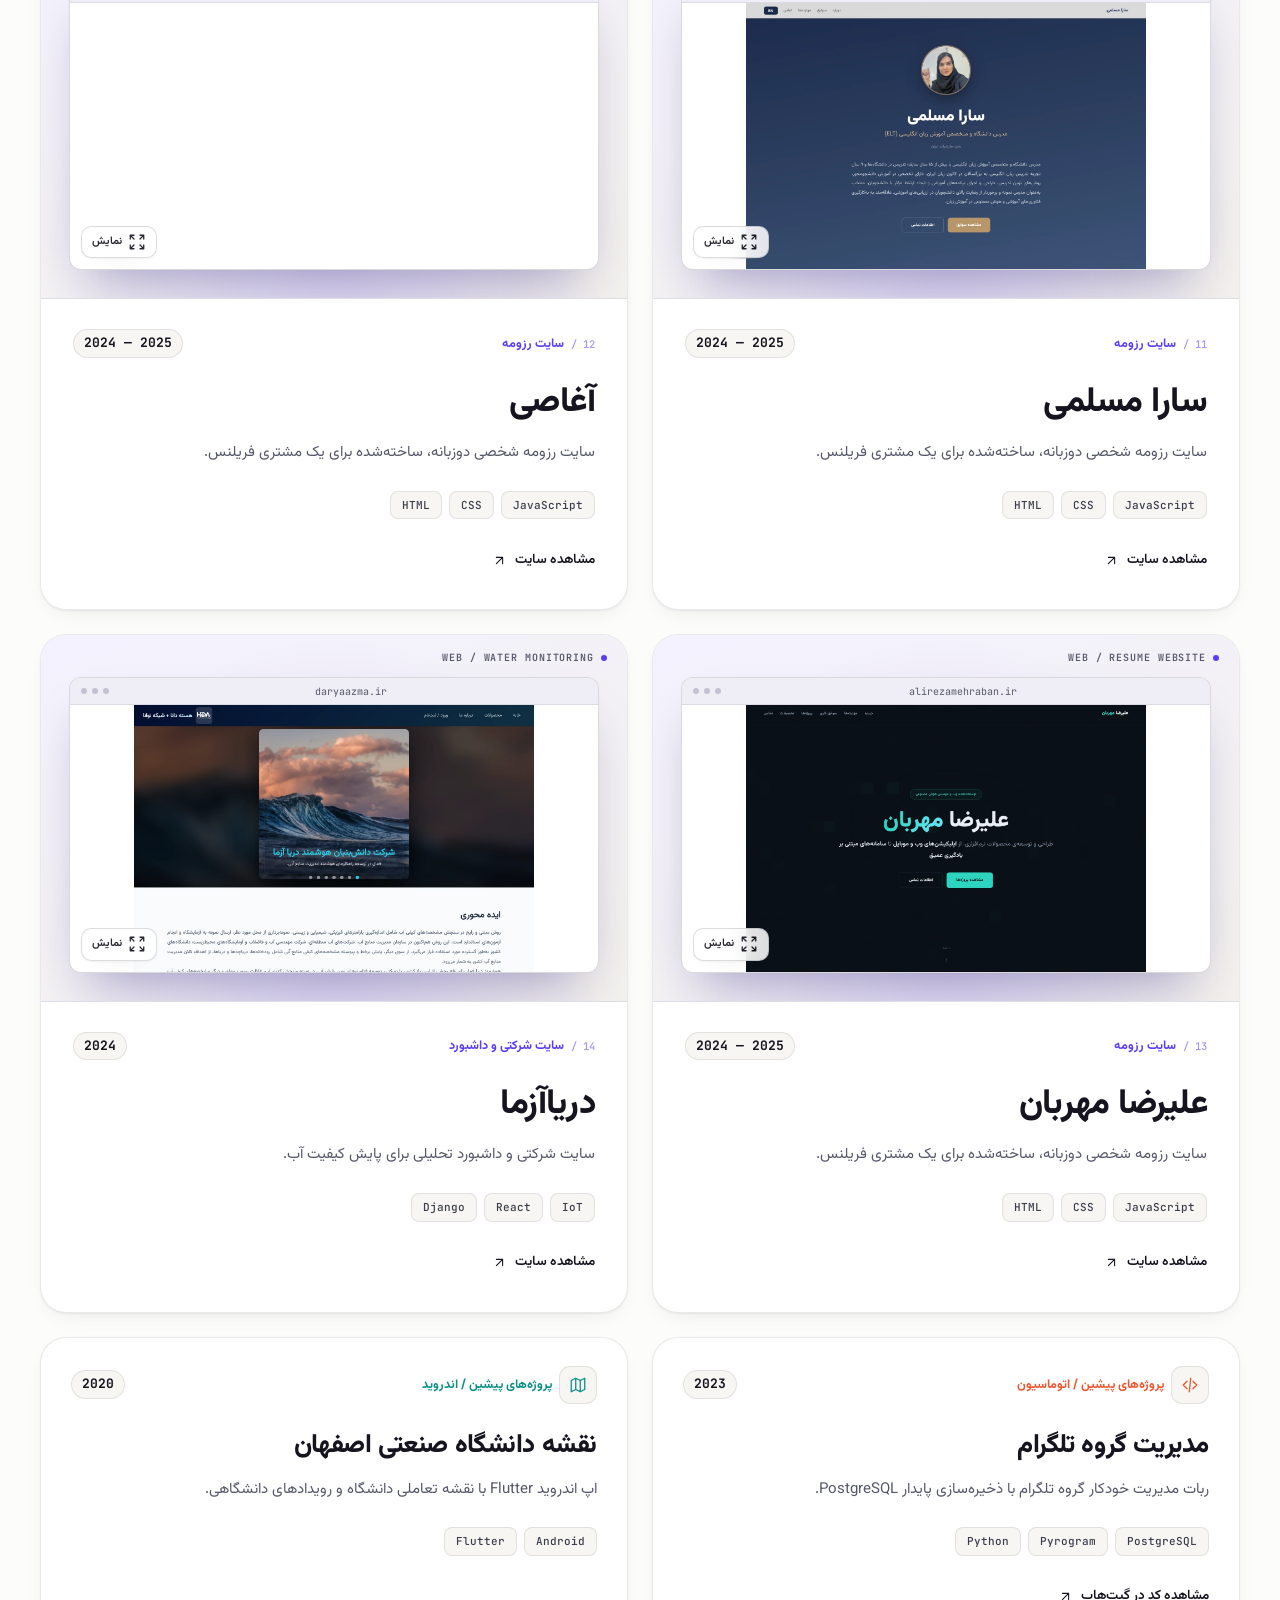
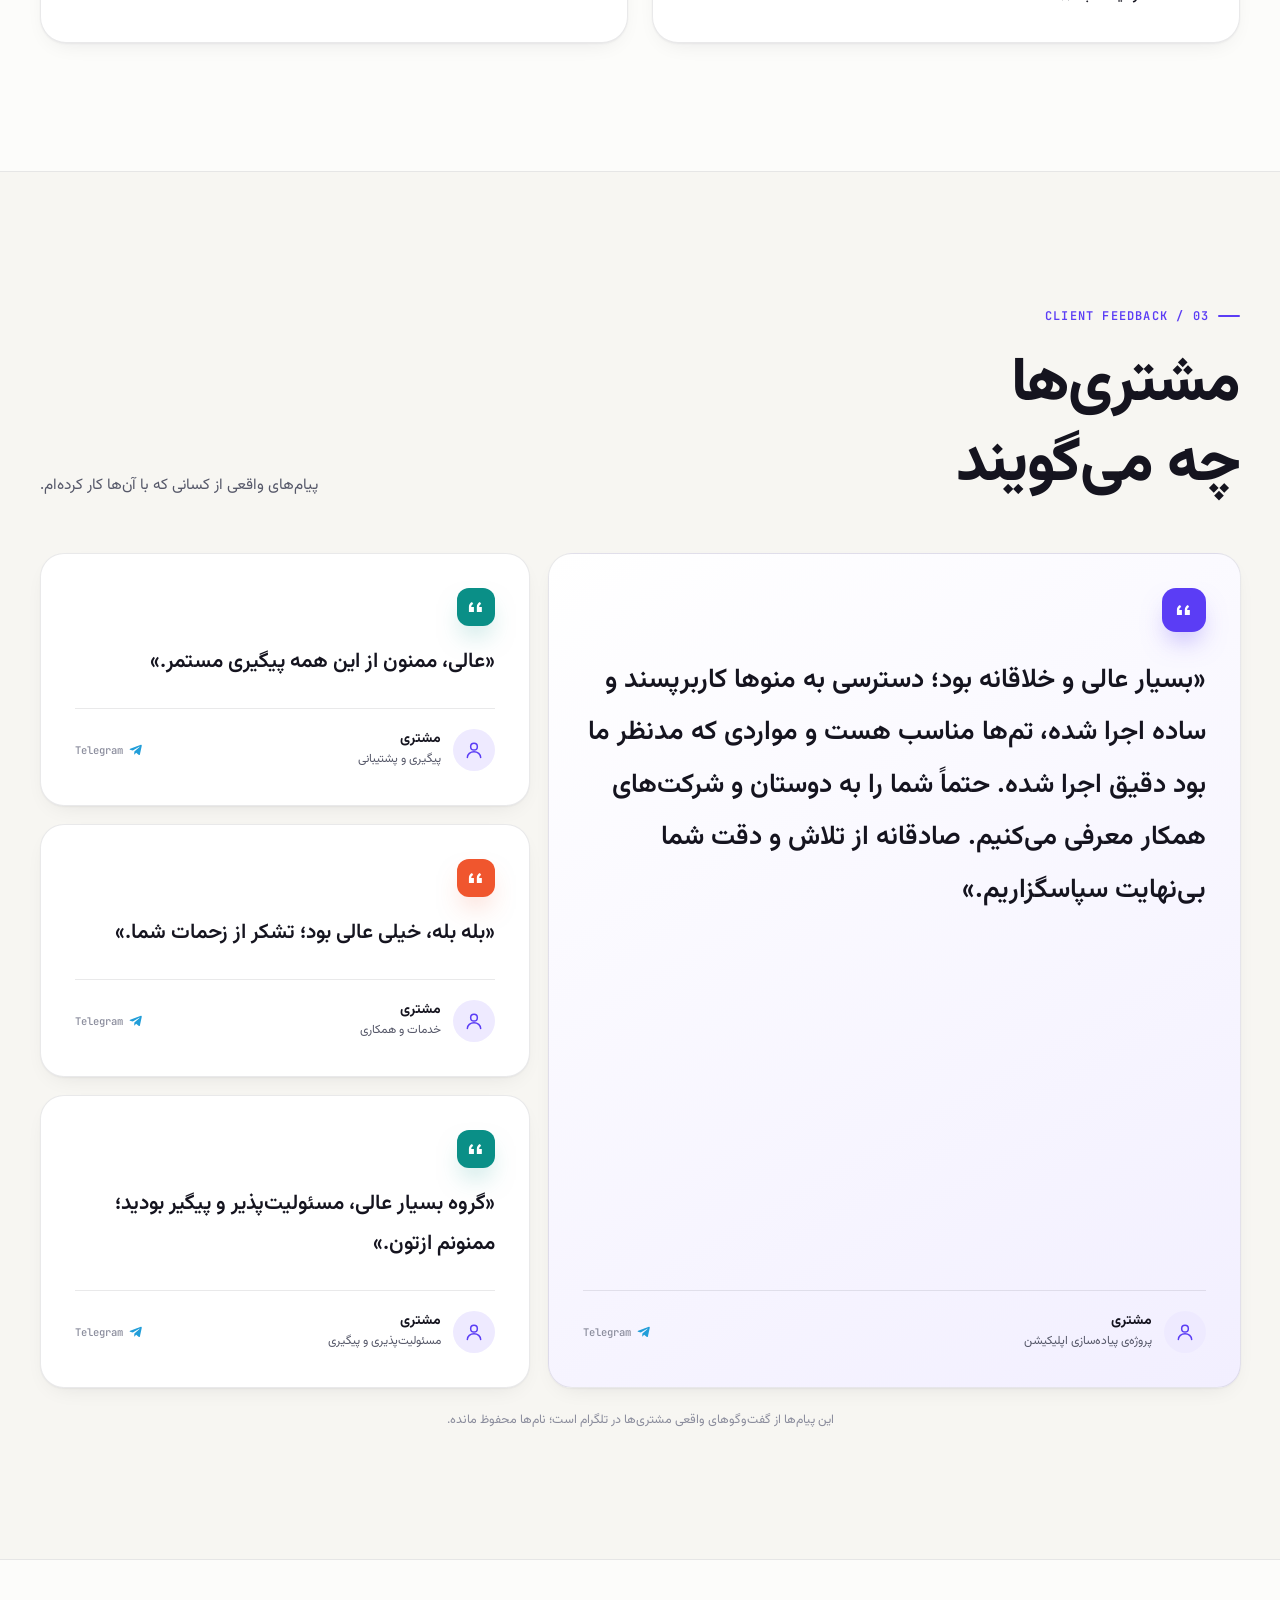
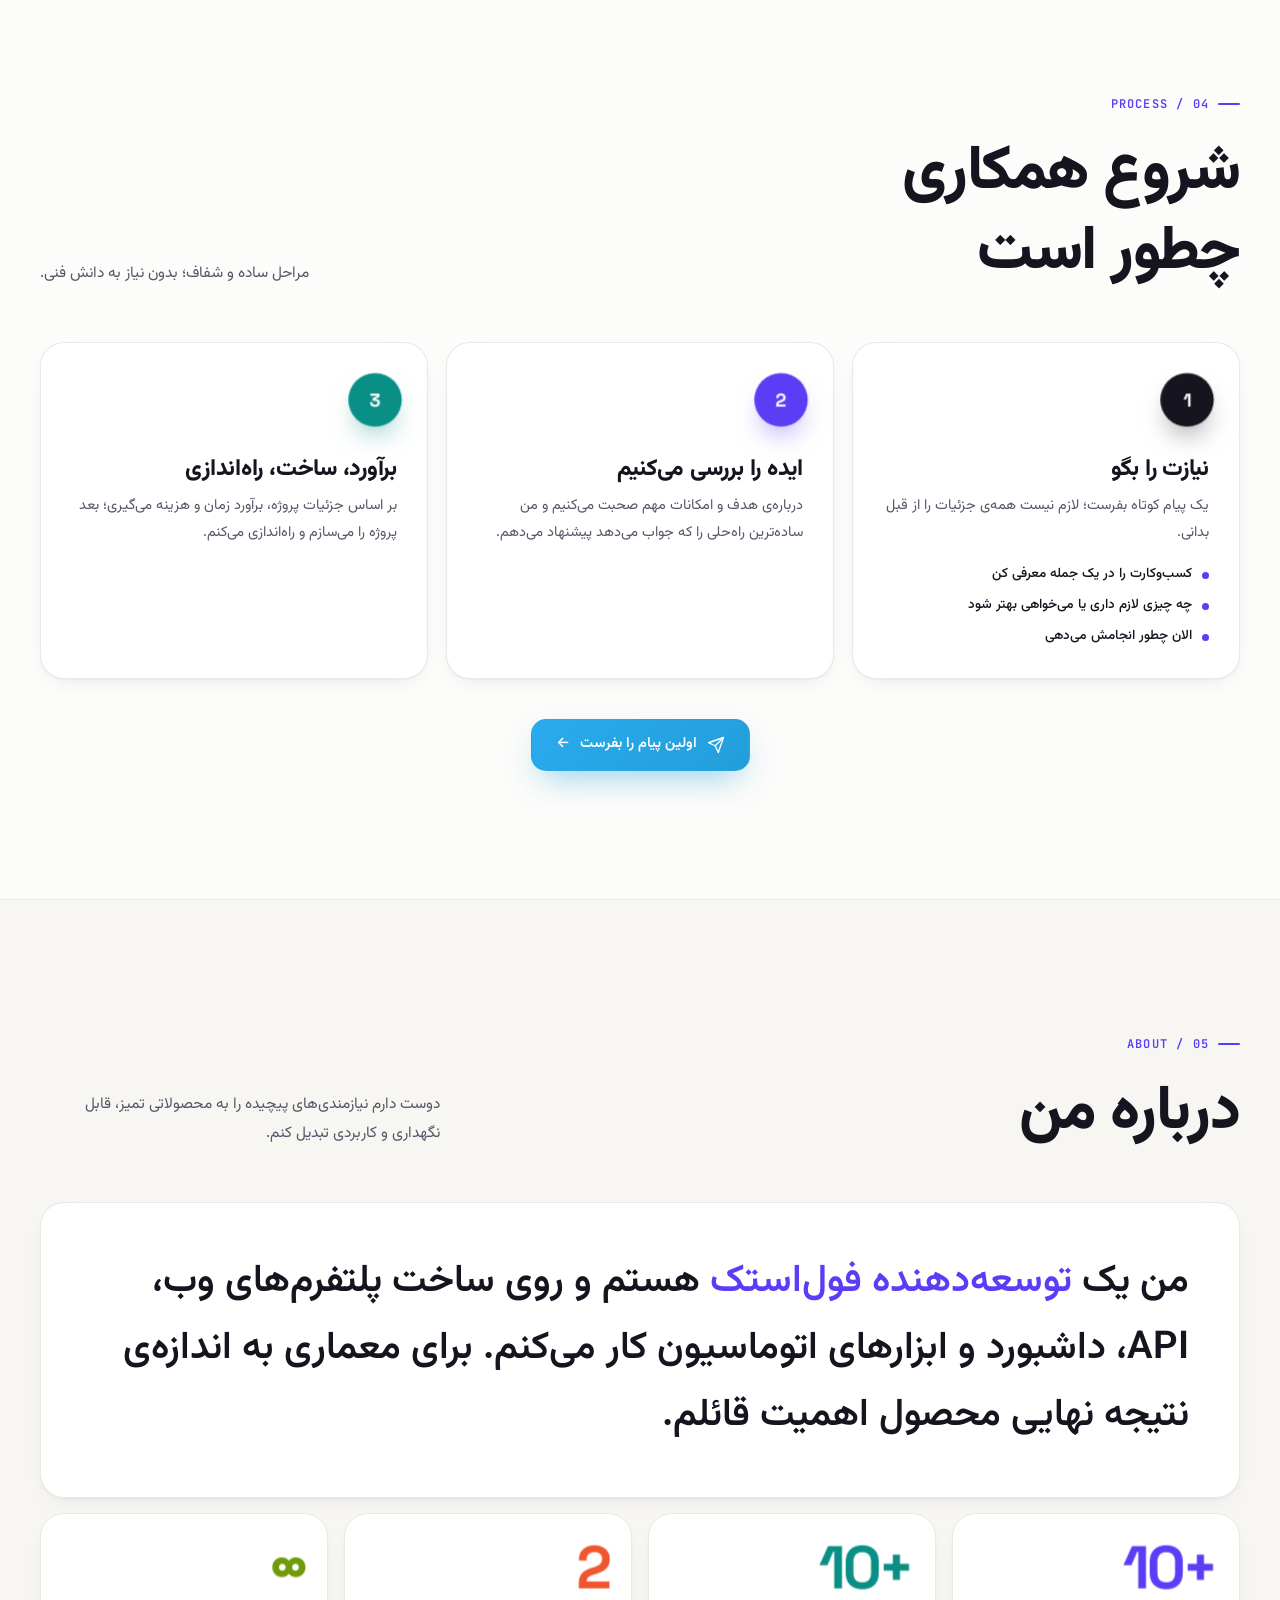
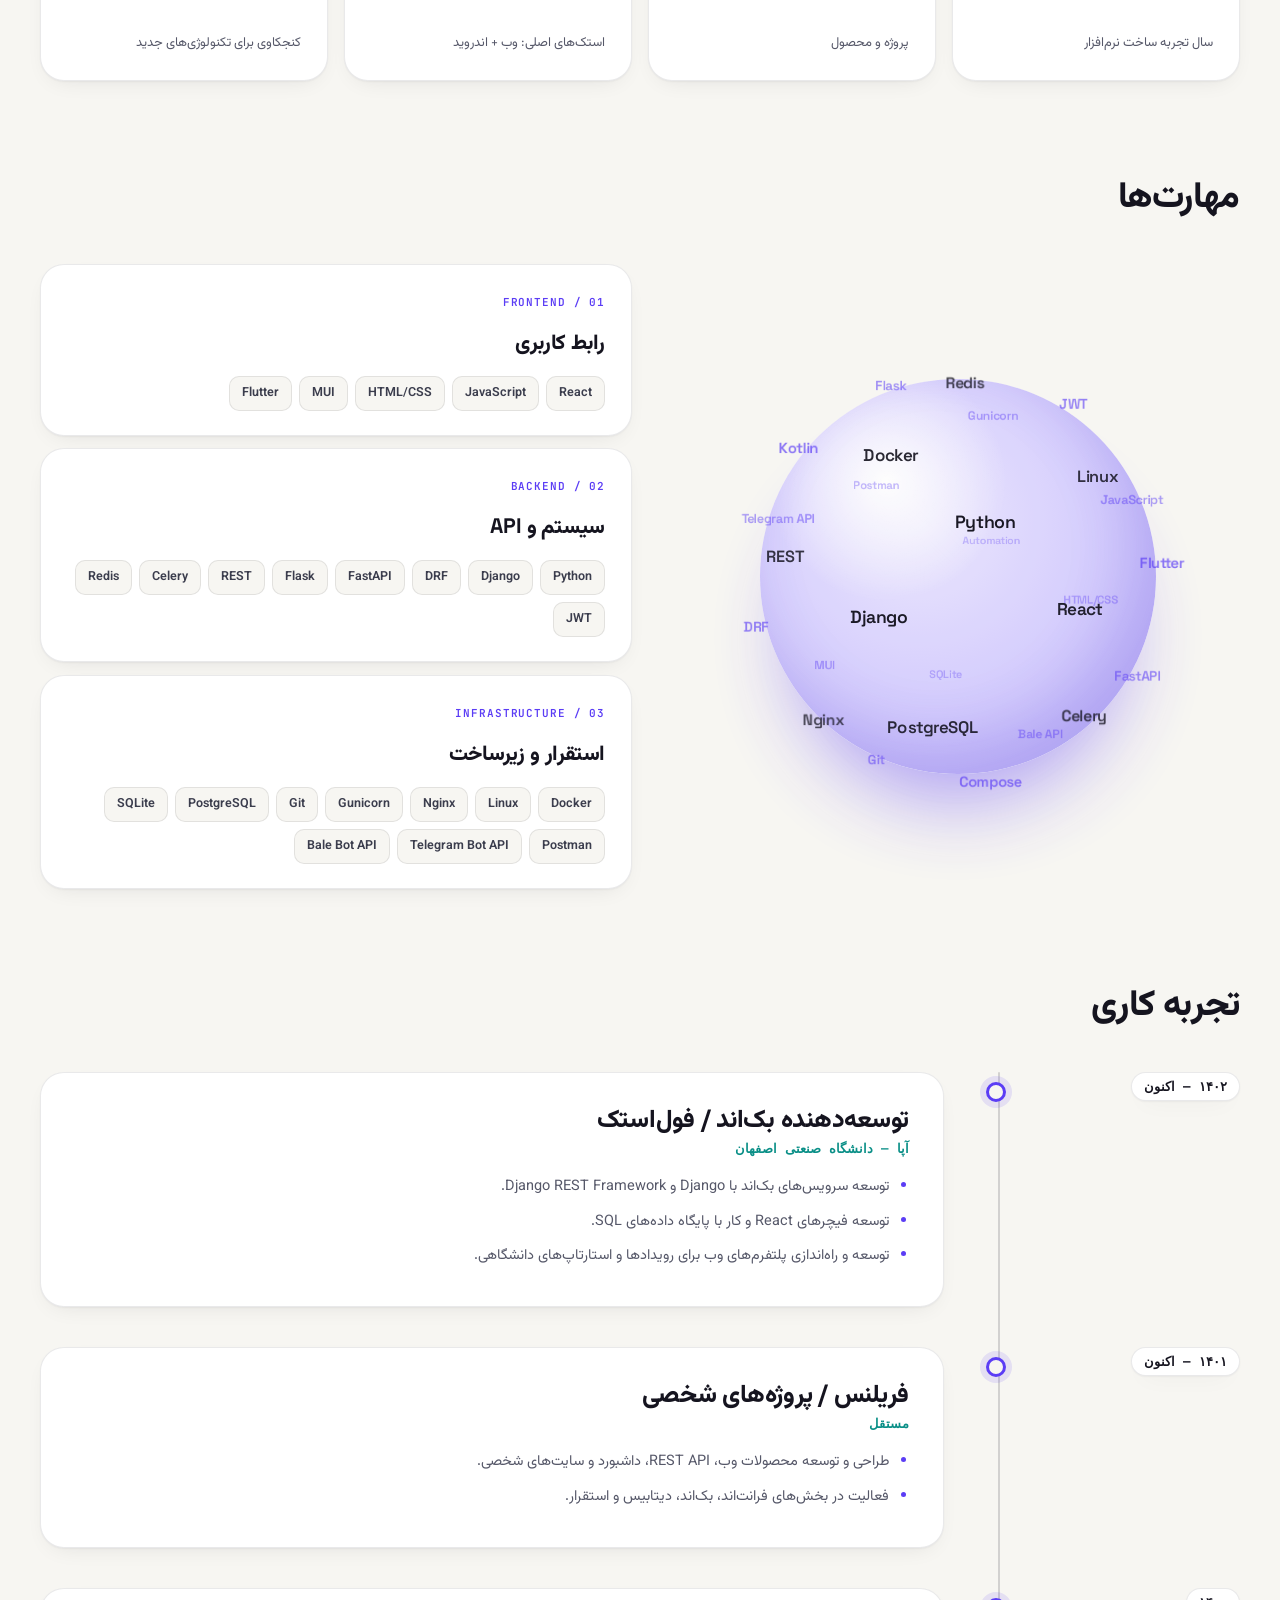
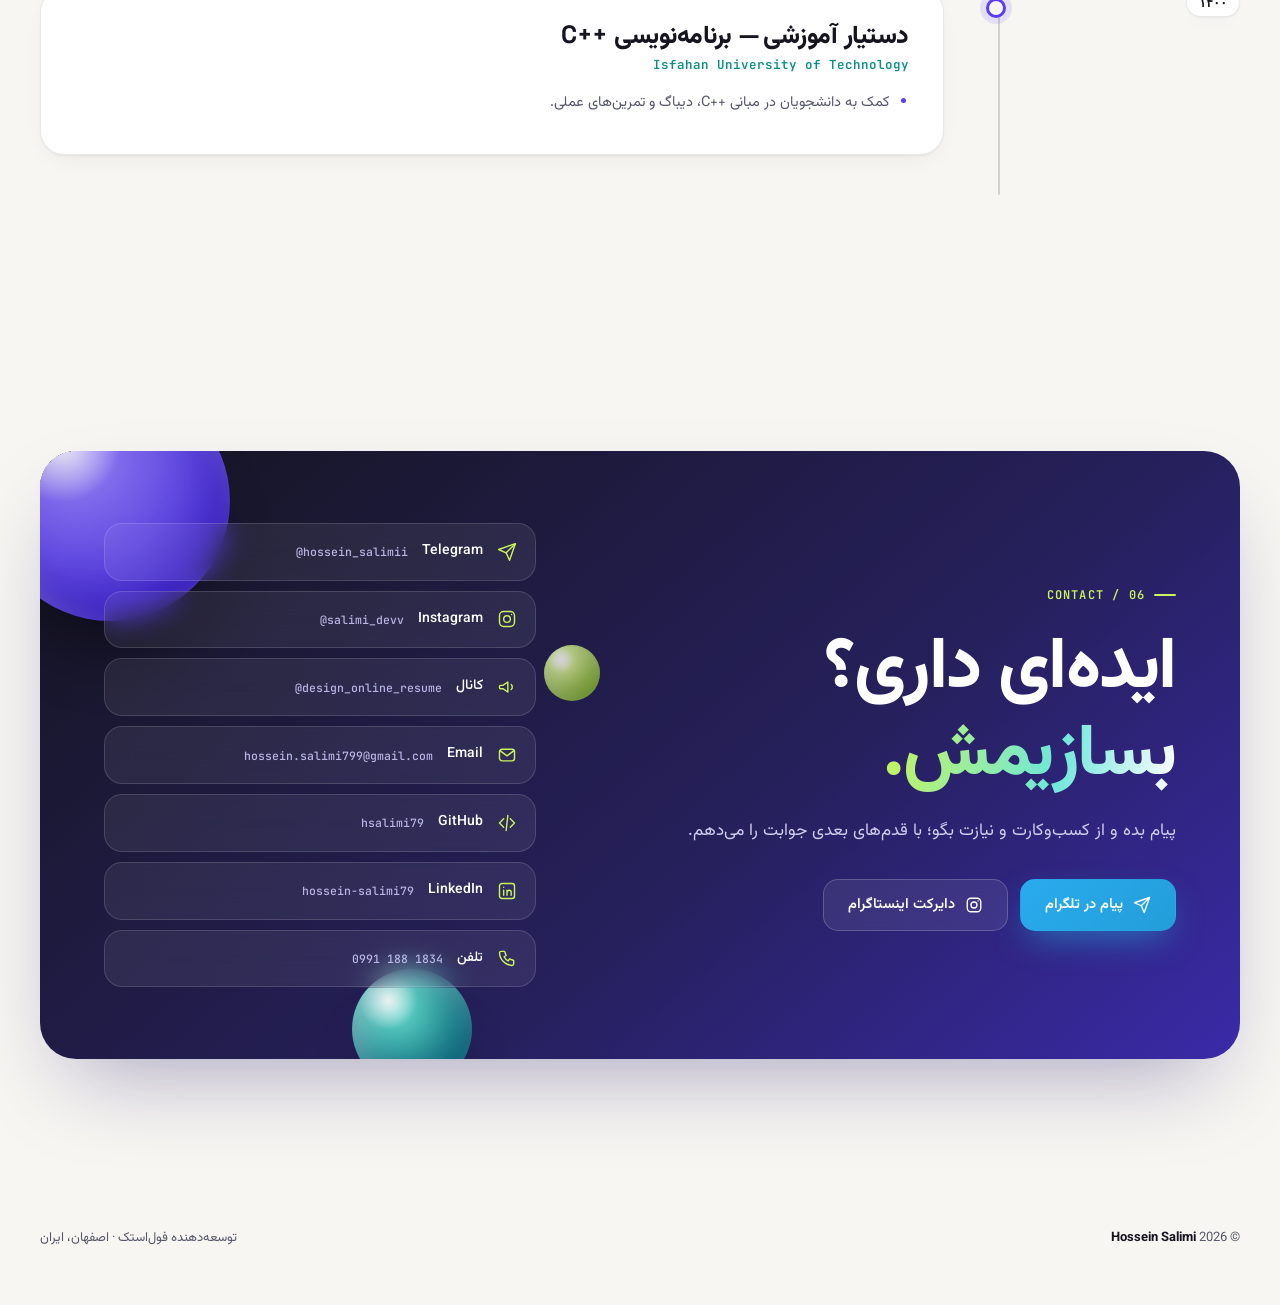
==== commit db121689: "Align desktop project previews and shorten Bazibani copy" ====
--- a/index.html
+++ b/index.html
@@ -263,6 +263,8 @@
 .bazibani-preview .bazibani-cover{grid-row:1/3}
 .bazibani-preview .shot{height:auto;max-height:360px;object-fit:contain}
 .bazibani-preview .bazibani-dashboard{max-width:120px;justify-self:center}
+.bazibani-features{display:grid;gap:10px;margin-top:16px;font-size:14px;line-height:1.8}
+#project-bazibani .project-intro{color:var(--ink);font-weight:700}
 .compact-project .project-body{padding:28px 30px}
 .compact-project h3{font-size:26px}
 .compact-project .project-top{margin-bottom:20px}
@@ -387,6 +389,15 @@
 .lightbox-original{display:inline-flex;align-items:center;gap:7px;color:var(--violet);font-weight:600;min-height:40px}
 
 /* responsive */
+@media(min-width:761px){
+  .project:not(.featured) .project-visual{aspect-ratio:16/10;flex-shrink:0;padding:42px 28px 28px}
+  .project:not(.featured) .bot-photo>.media-button{width:auto;max-width:100%}
+  .project:not(.featured) .bot-photo>.media-button .shot{width:auto;max-width:100%}
+  .project:not(.featured) .phones-preview{height:100%;min-height:0;padding-top:0}
+  .project:not(.featured) .phone-preview{width:auto;height:100%;max-width:28%;aspect-ratio:9/19.5;transform:none}
+  .project:not(.featured) .phone-preview .media-button{height:100%;min-height:0}
+  .project:not(.featured) .phone-preview .shot{height:100%;object-fit:contain}
+}
 @media(max-width:1100px){
   .services{grid-template-columns:repeat(2,minmax(0,1fr))}
   .nav-cta{display:none}
@@ -575,8 +586,8 @@
 <button class="media-button bazibani-dashboard" type="button" data-gallery="bazibani" data-image="images/bazibani-dashboard.webp" data-caption="Bazibani admin panel — connection health dashboard" aria-label="View Bazibani connection health dashboard"><img class="shot" src="images/bazibani-dashboard.webp" alt="Bazibani admin panel — connection health dashboard" loading="lazy" decoding="async"><span class="zoom-hint"><svg class="work-icon" aria-hidden="true"><use href="#wi-expand"></use></svg><span data-en="View" data-fa="نمایش">نمایش</span></span></button>
 </div></div>
 <div class="project-body"><div class="project-top"><span class="project-type"><span class="project-num">04 /</span><span data-en="Content automation + web panel" data-fa="اتوماسیون محتوا + پنل وب">اتوماسیون محتوا + پنل وب</span></span><span dir="ltr">2026</span></div>
-<h3 data-en="Bazibani Content Publishing System" data-fa="سامانه انتشار محتوای Bazibani">سامانه انتشار محتوای Bazibani</h3><p data-en="A custom content publishing system for Bazibani: posts are shared automatically between Telegram, Bale and Rubika. A web panel tracks delivery to each destination, connection health and the relay map, with a shared page for channels, orders and accounting." data-fa="سامانه اختصاصی مجموعهٔ Bazibani برای انتشار خودکار محتوا بین تلگرام، بله و روبیکا؛ همراه با پنل تحت وب برای پیگیری وضعیت ارسال هر پست، سلامت اتصال‌ها و نقشهٔ انتقال، و یک صفحهٔ مشترک برای کانال‌ها، ثبت سفارش و حسابداری.">سامانه اختصاصی مجموعهٔ Bazibani برای انتشار خودکار محتوا بین تلگرام، بله و روبیکا؛ همراه با پنل تحت وب برای پیگیری وضعیت ارسال هر پست، سلامت اتصال‌ها و نقشهٔ انتقال، و یک صفحهٔ مشترک برای کانال‌ها، ثبت سفارش و حسابداری.</p>
-<ul class="project-features"><li data-en="One post, three messengers" data-fa="یک محتوا، سه پیام‌رسان">یک محتوا، سه پیام‌رسان</li><li data-en="Per-post delivery reports" data-fa="گزارش ارسال هر پست">گزارش ارسال هر پست</li><li data-en="Connection health &amp; relay map" data-fa="سلامت اتصال‌ها و نقشهٔ انتقال">سلامت اتصال‌ها و نقشهٔ انتقال</li><li data-en="Shared business links" data-fa="لینک مشترک کسب‌وکار">لینک مشترک کسب‌وکار</li></ul>
+<h3 data-en="Bazibani Content Publishing System" data-fa="سامانه انتشار محتوای Bazibani">سامانه انتشار محتوای Bazibani</h3><p class="project-intro" data-en="One post. Three messengers." data-fa="یک محتوا، سه پیام‌رسان.">یک محتوا، سه پیام‌رسان.</p>
+<ul class="project-features bazibani-features"><li data-en="Auto-publish to Telegram, Bale &amp; Rubika" data-fa="انتشار خودکار در تلگرام، بله و روبیکا">انتشار خودکار در تلگرام، بله و روبیکا</li><li data-en="Web panel for delivery reports &amp; connection health" data-fa="پنل وب؛ گزارش ارسال و سلامت اتصال‌ها">پنل وب؛ گزارش ارسال و سلامت اتصال‌ها</li><li data-en="Channels, orders &amp; accounting in one link" data-fa="کانال‌ها، سفارش و حسابداری در یک لینک">کانال‌ها، سفارش و حسابداری در یک لینک</li></ul>
 <div class="tags"><span class="tag">Python</span><span class="tag">FastAPI</span><span class="tag">SQLite</span><span class="tag">Jinja2</span><span class="tag">Docker</span></div>
 </div></article>
 <article class="project rv" data-category="apps">
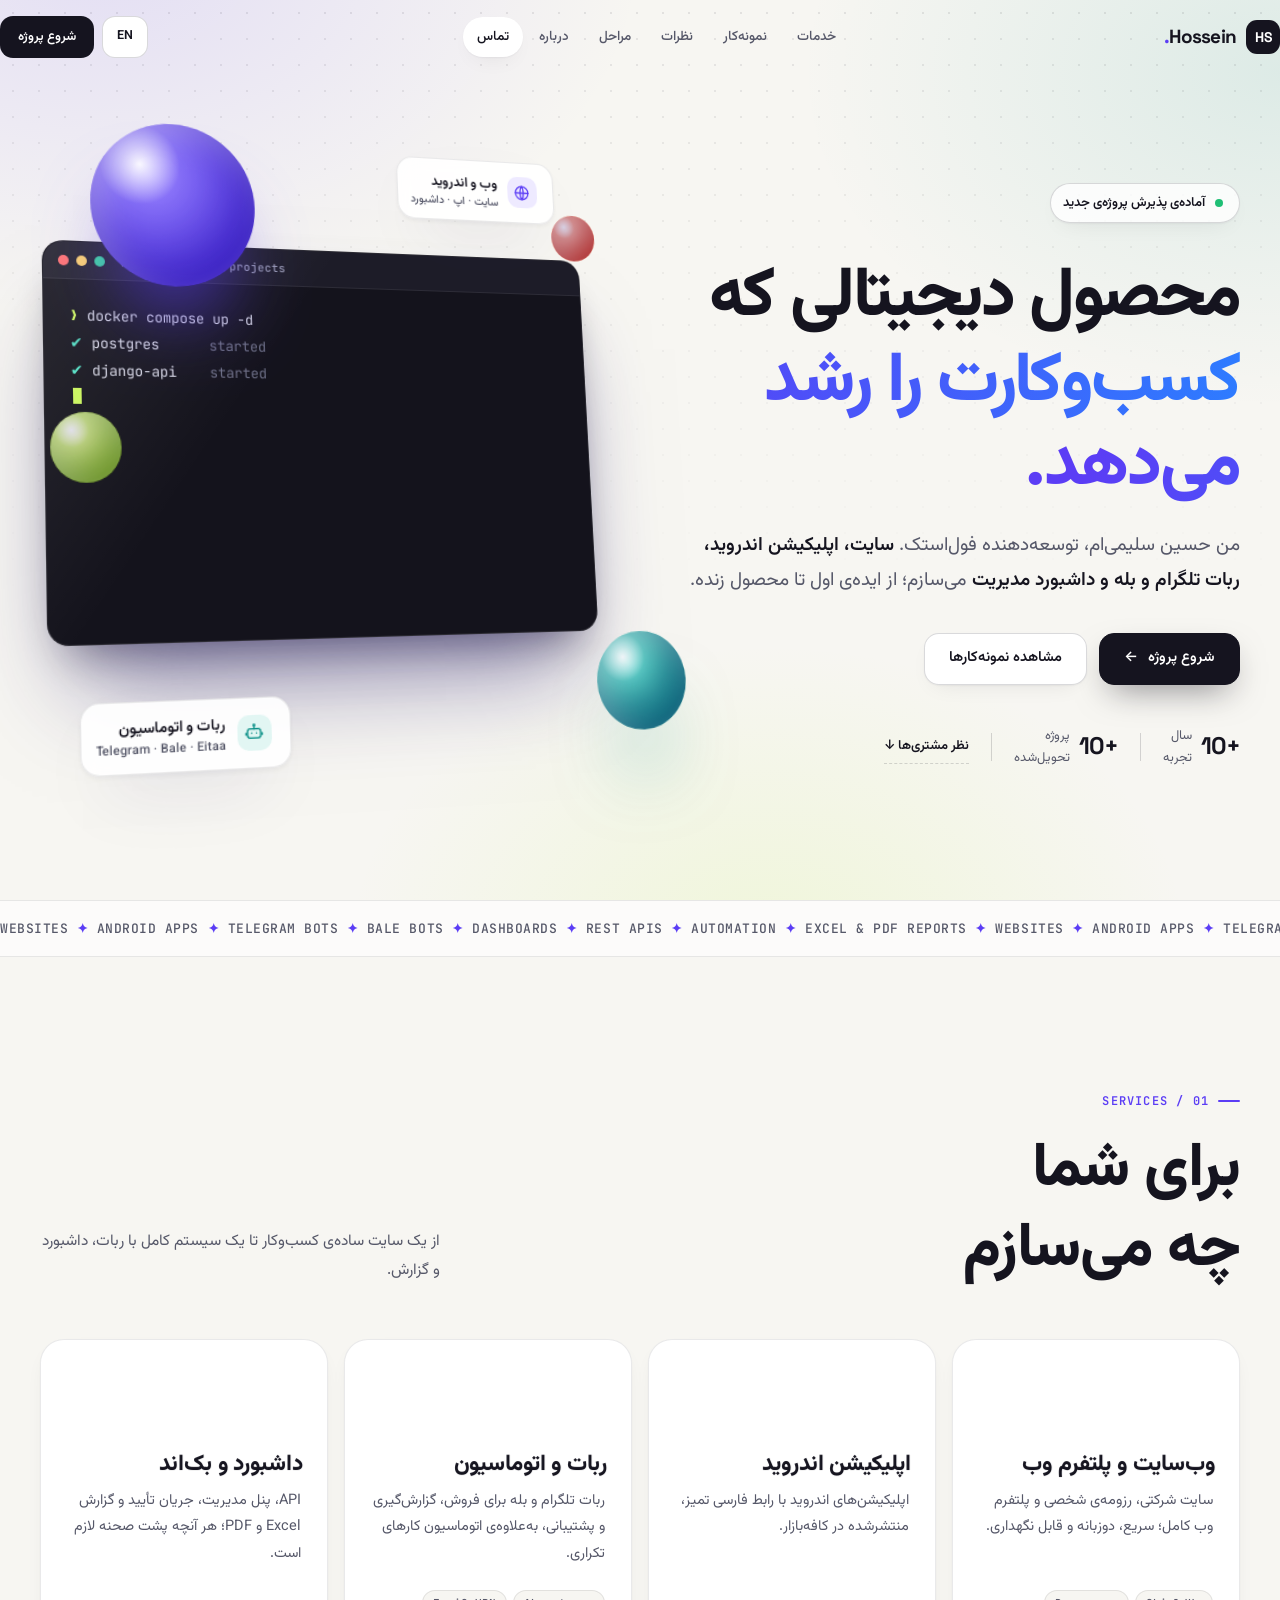
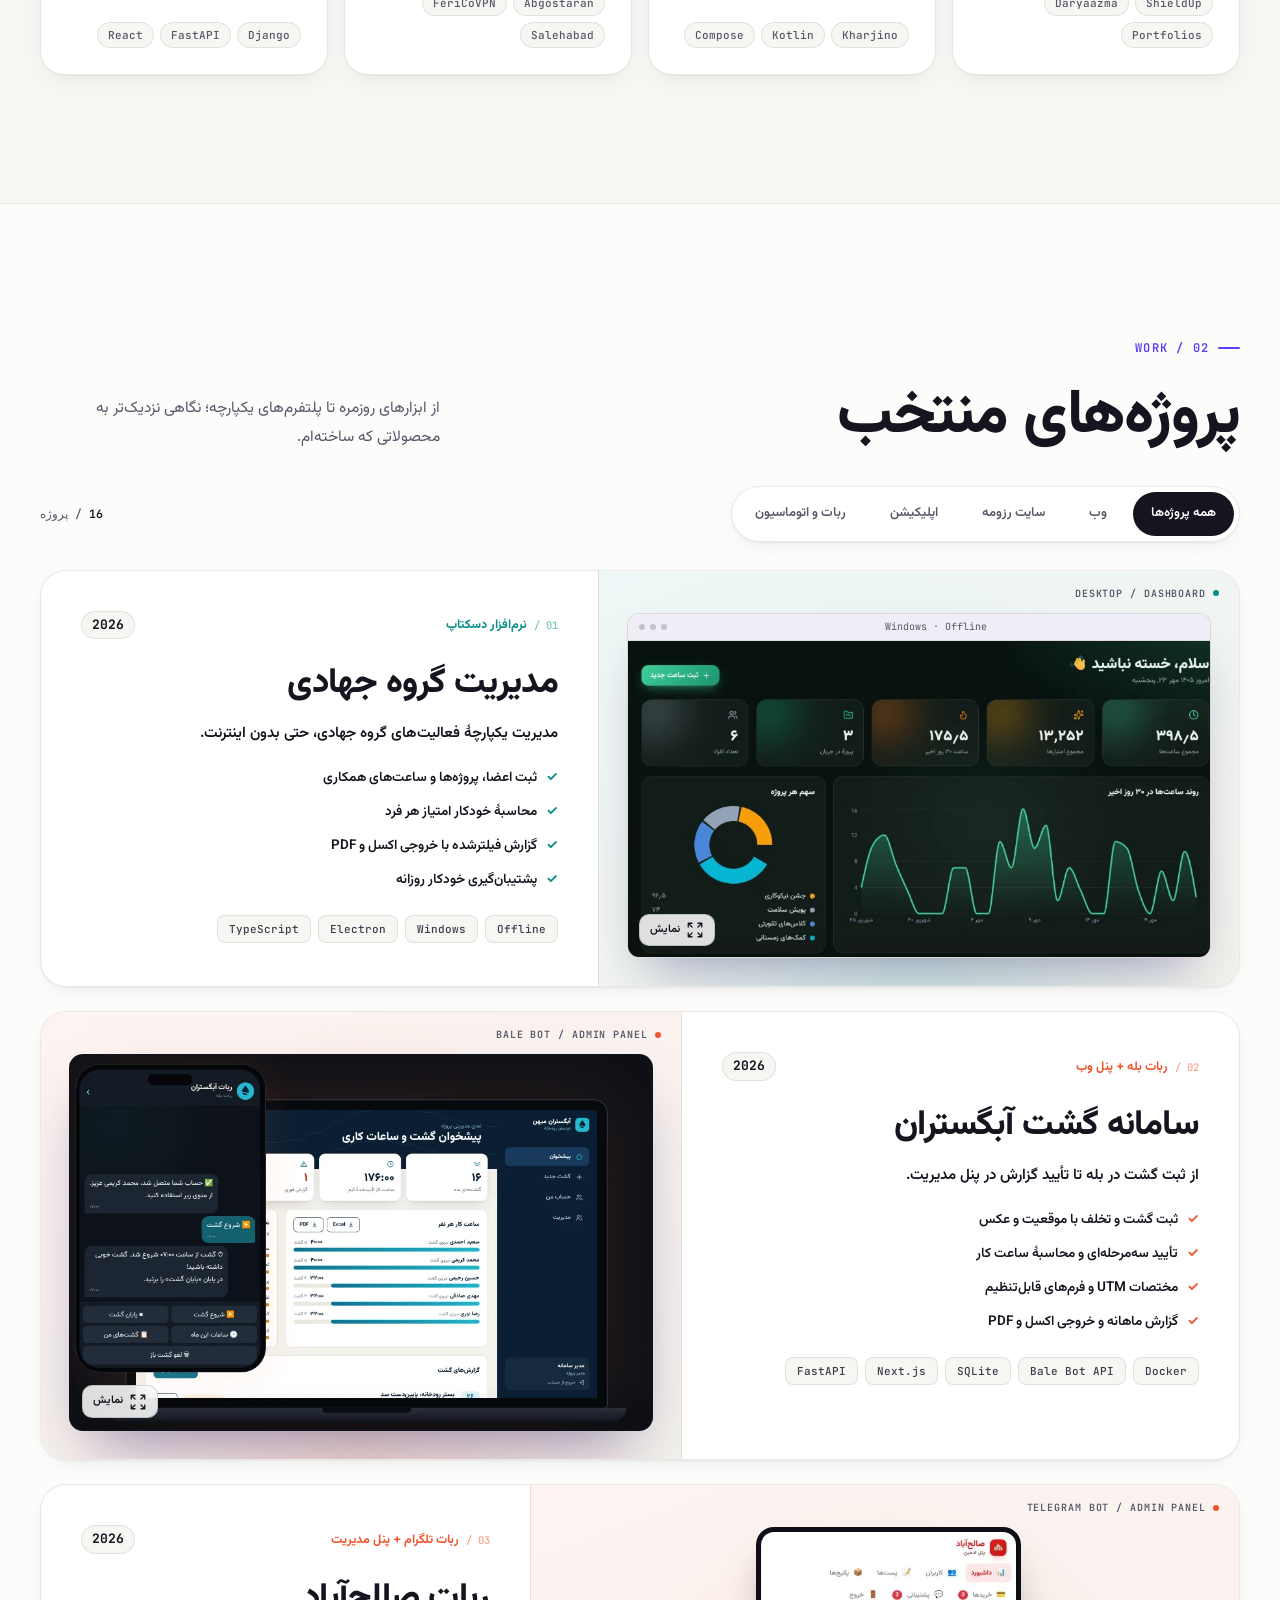
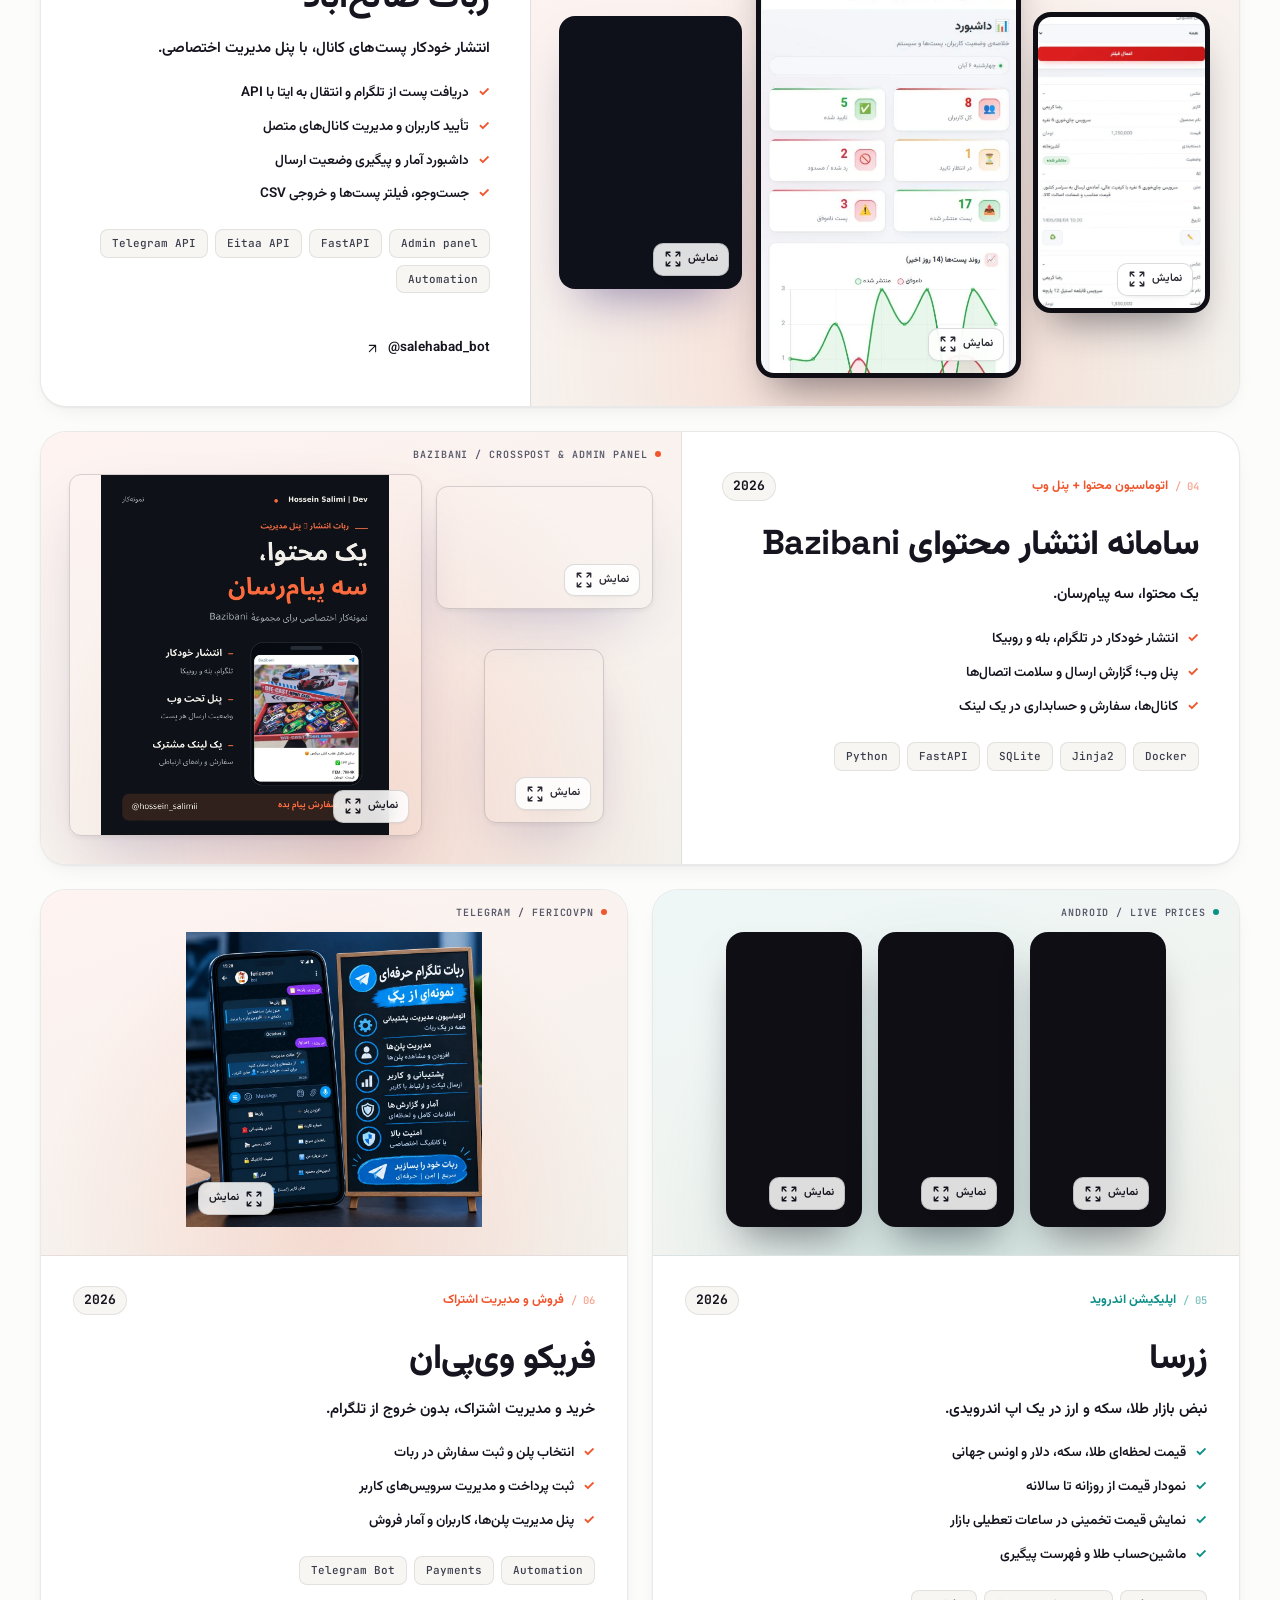
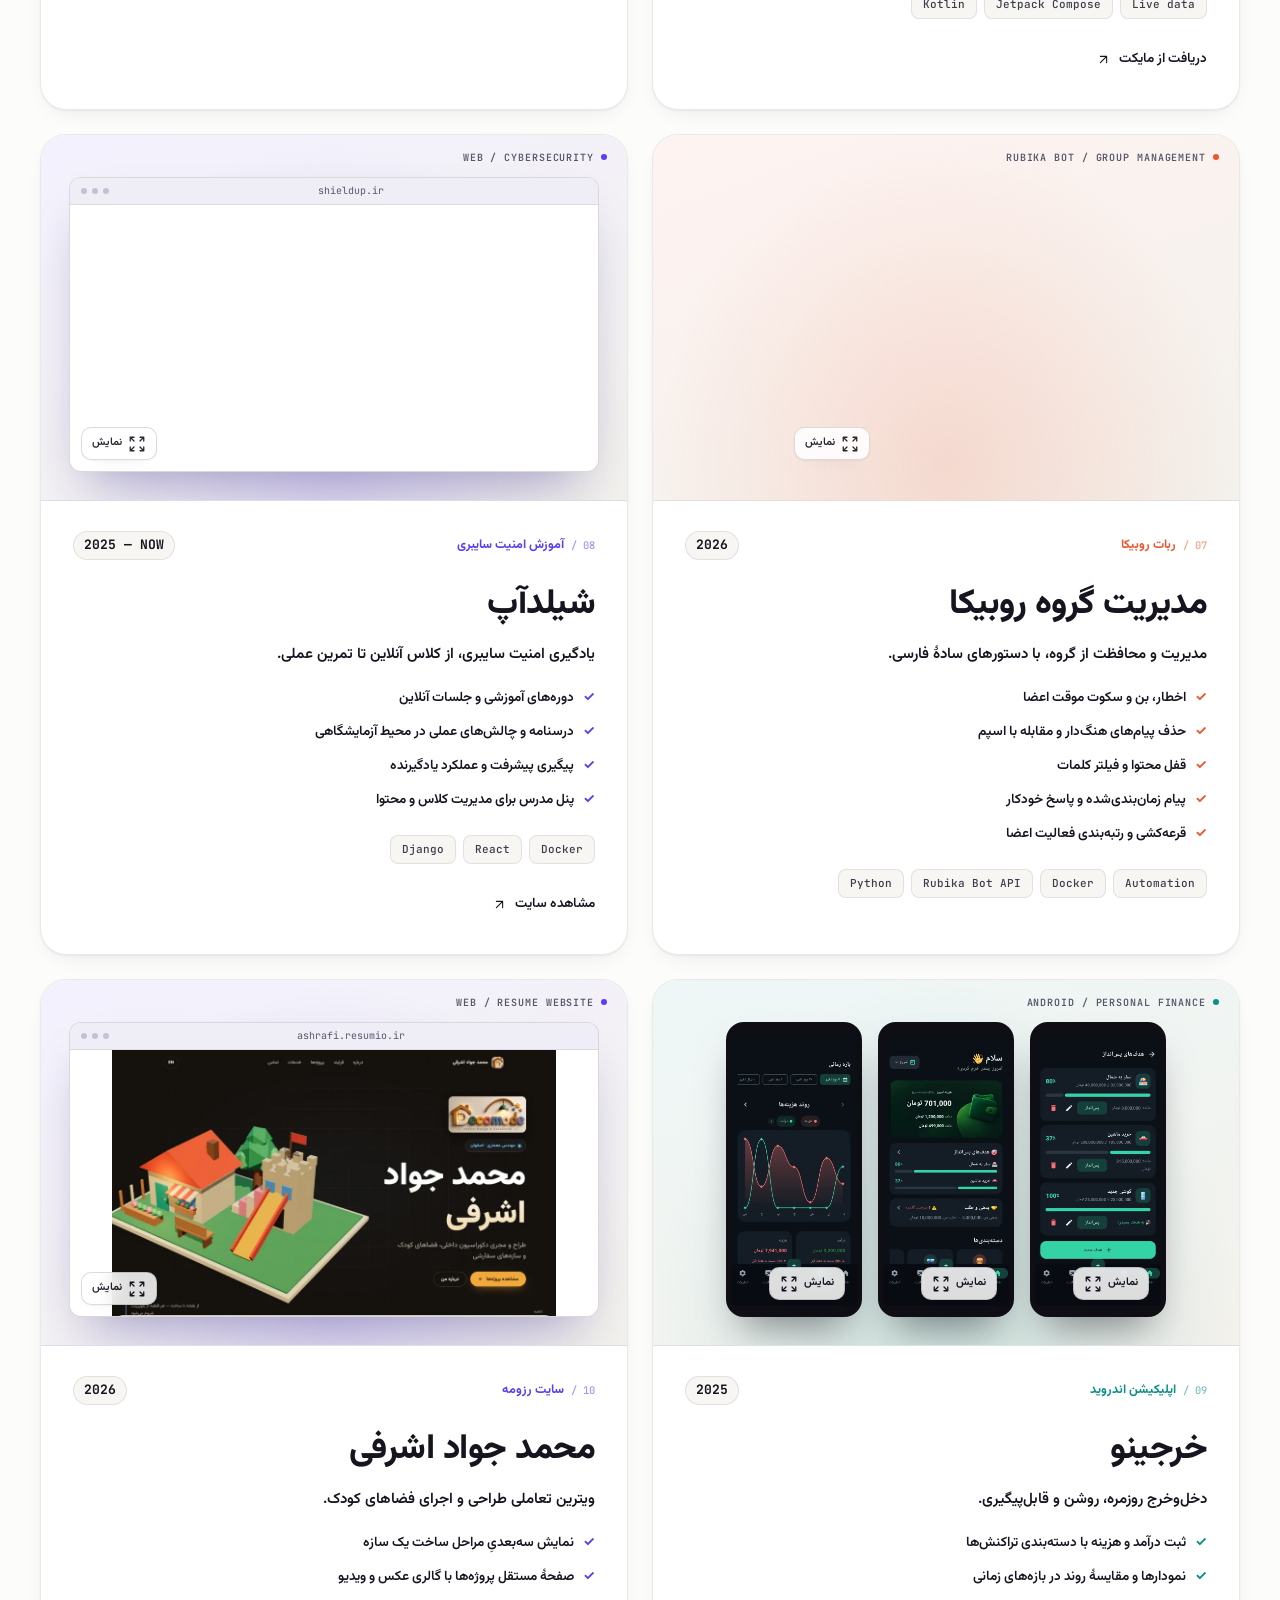
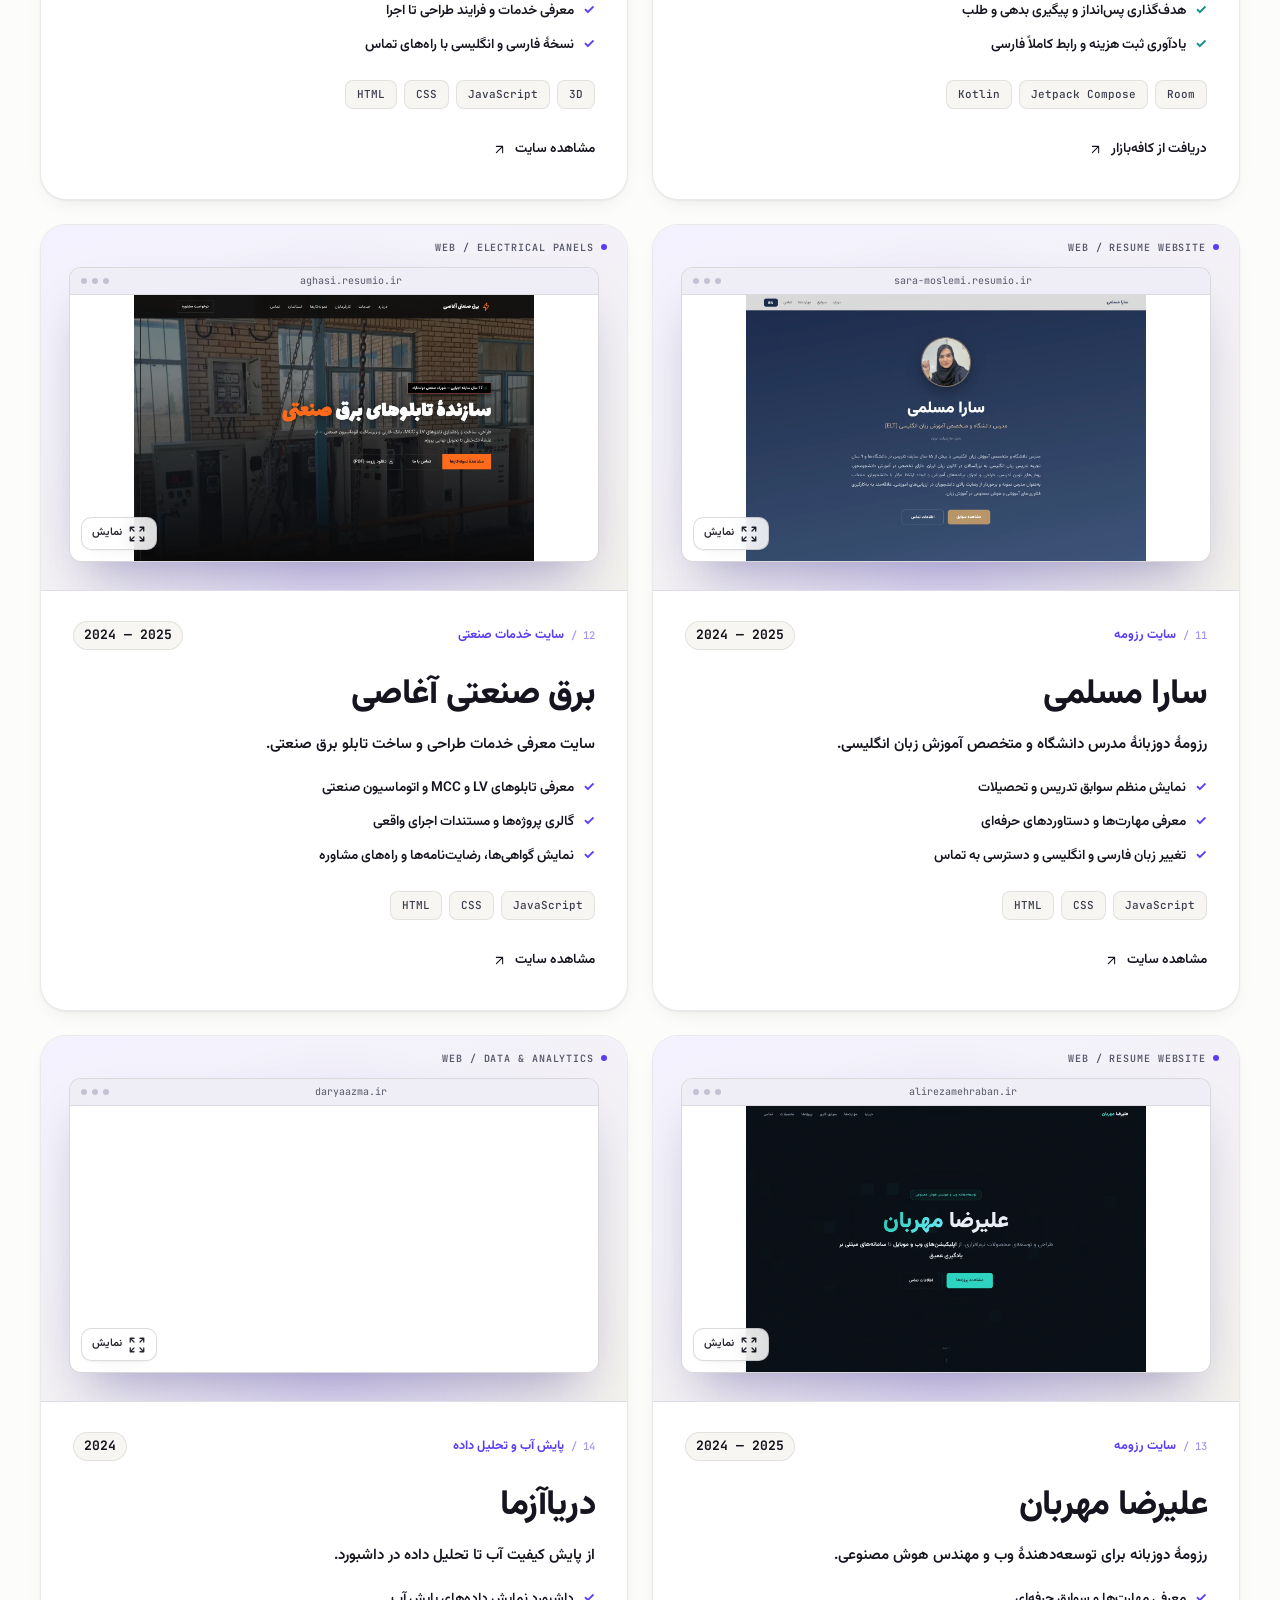
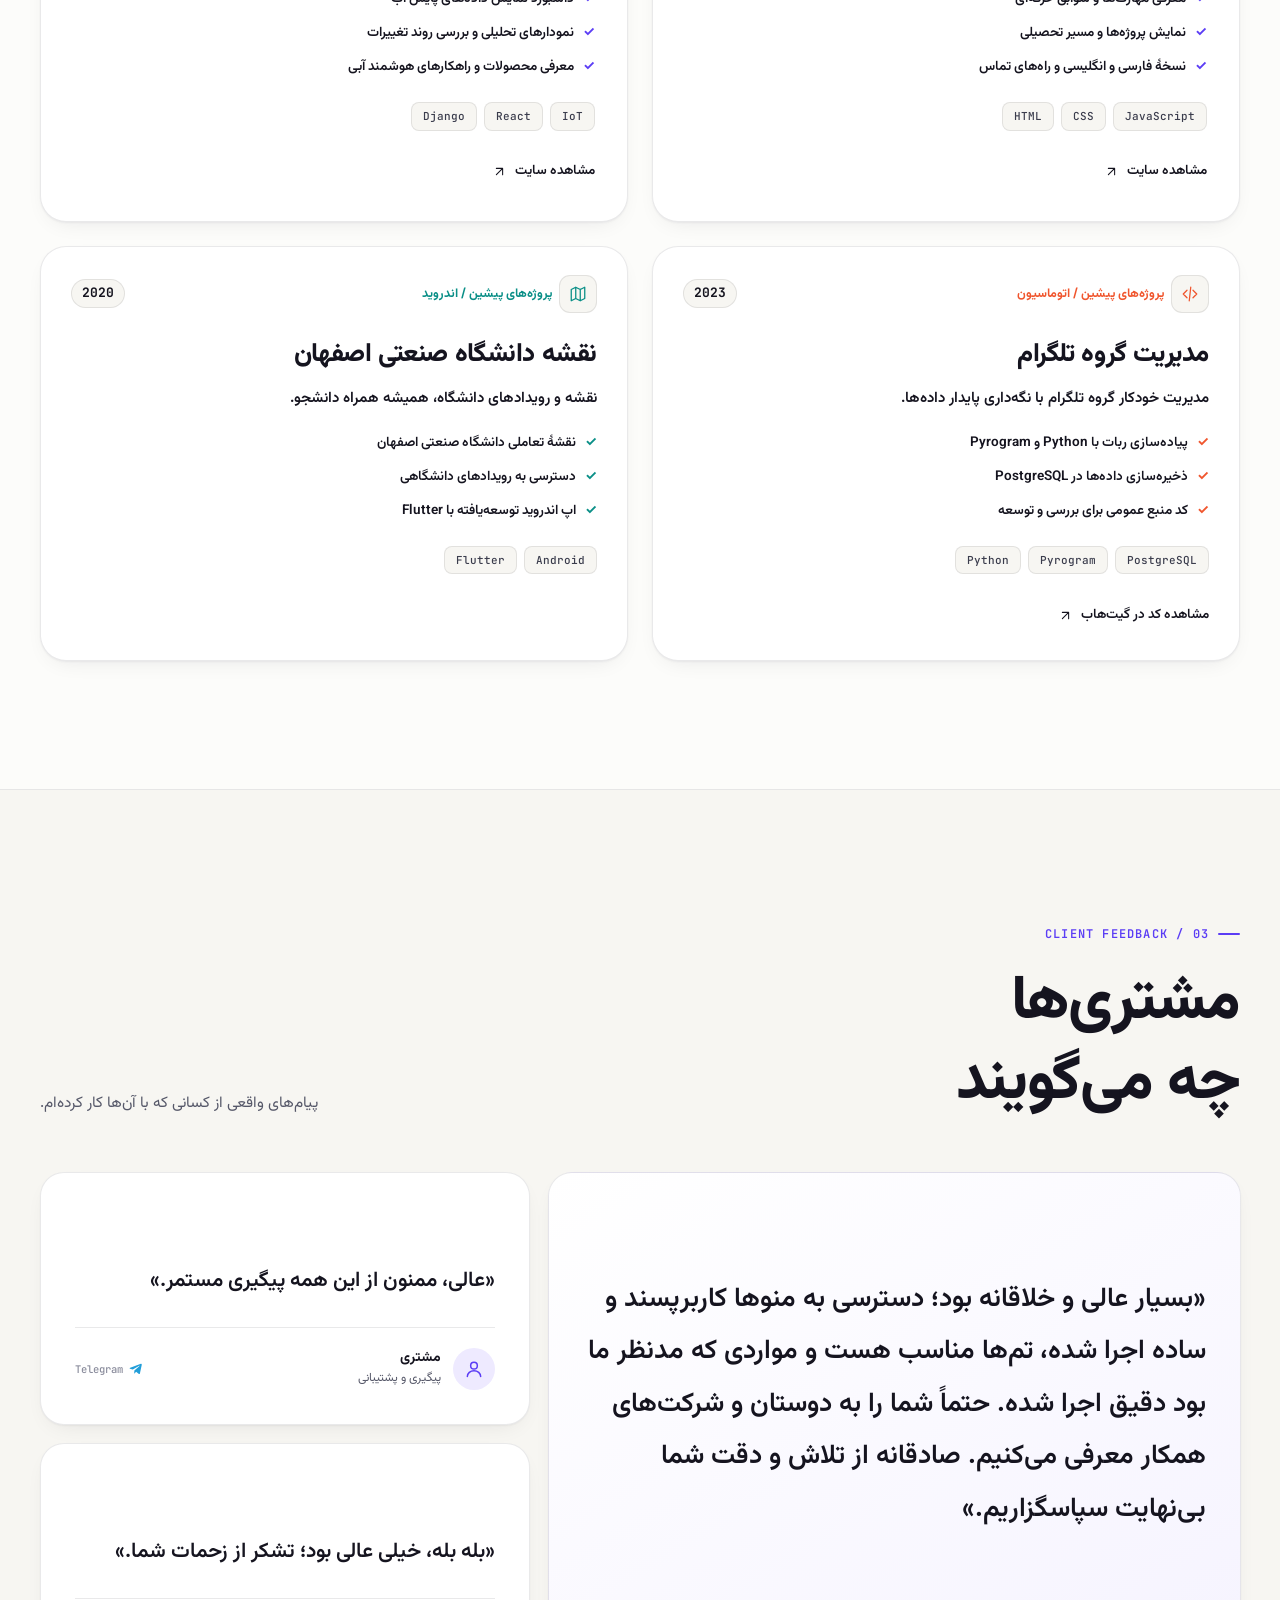
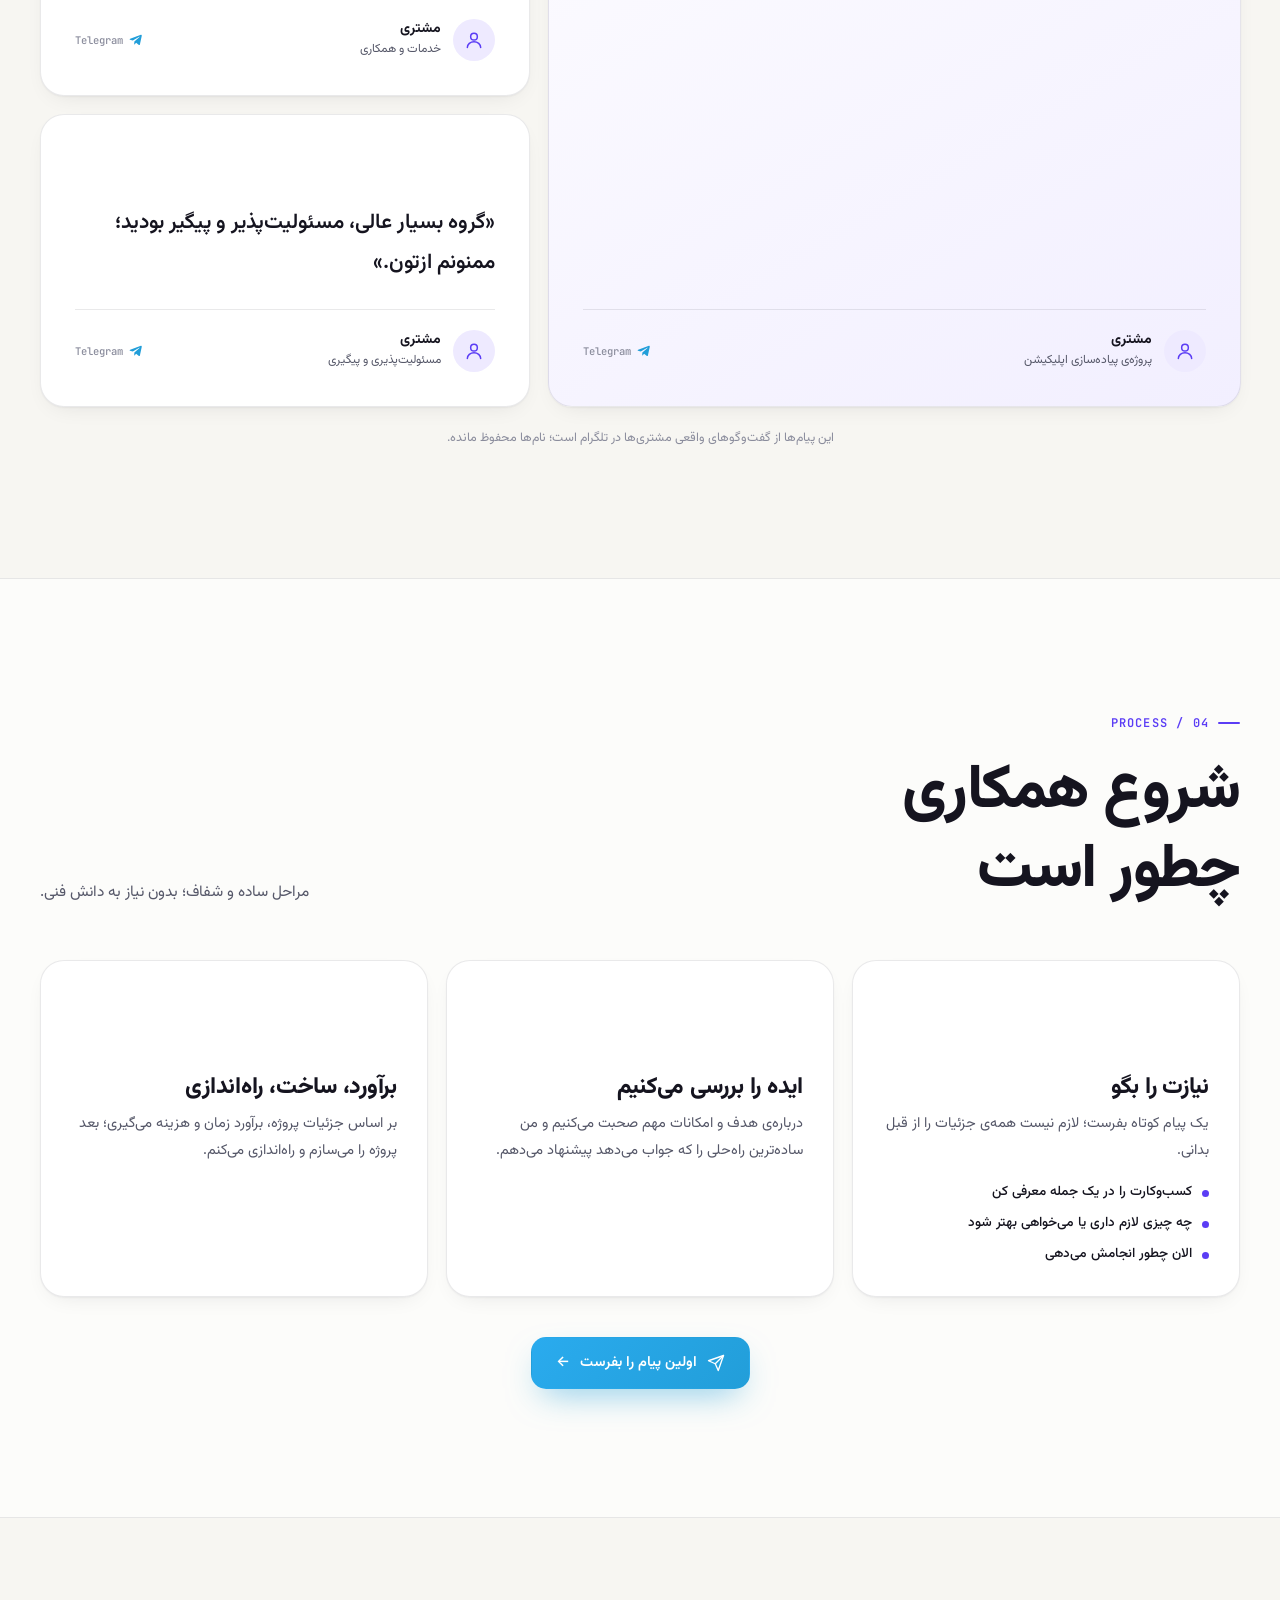
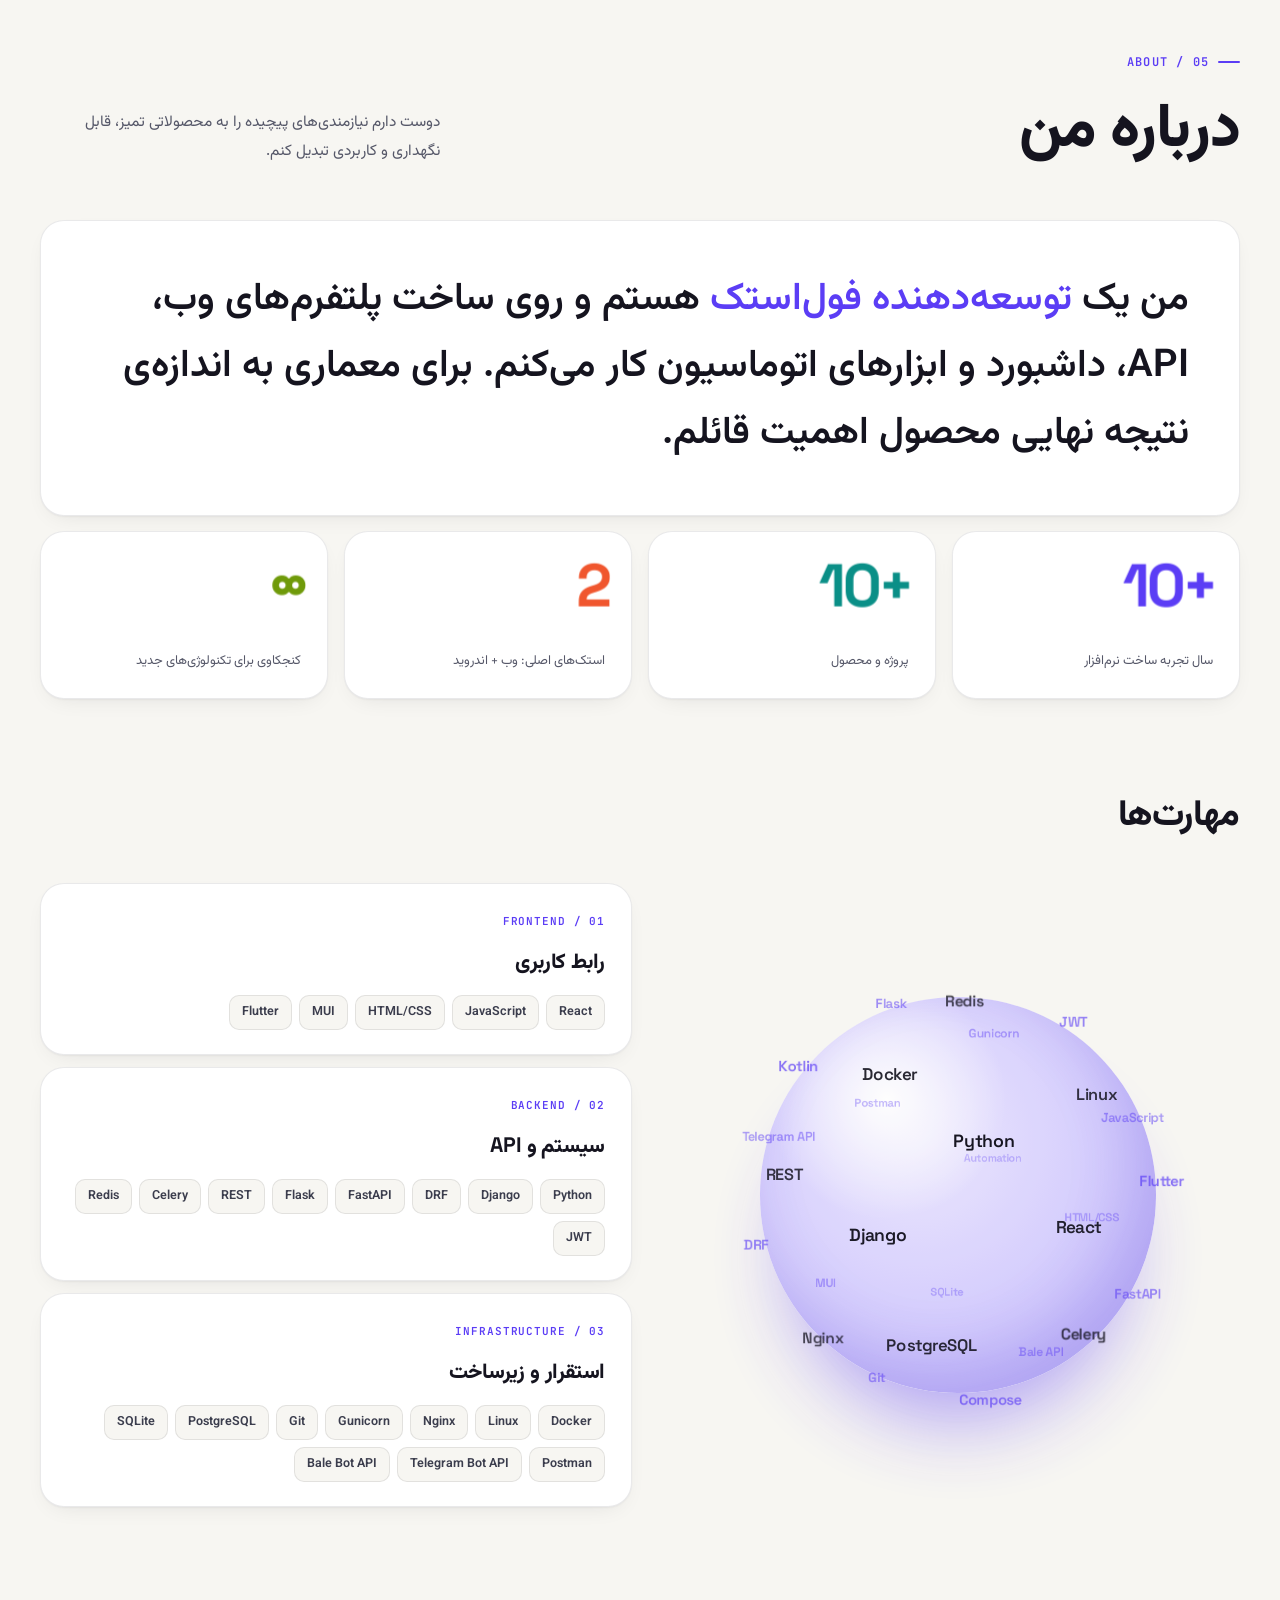
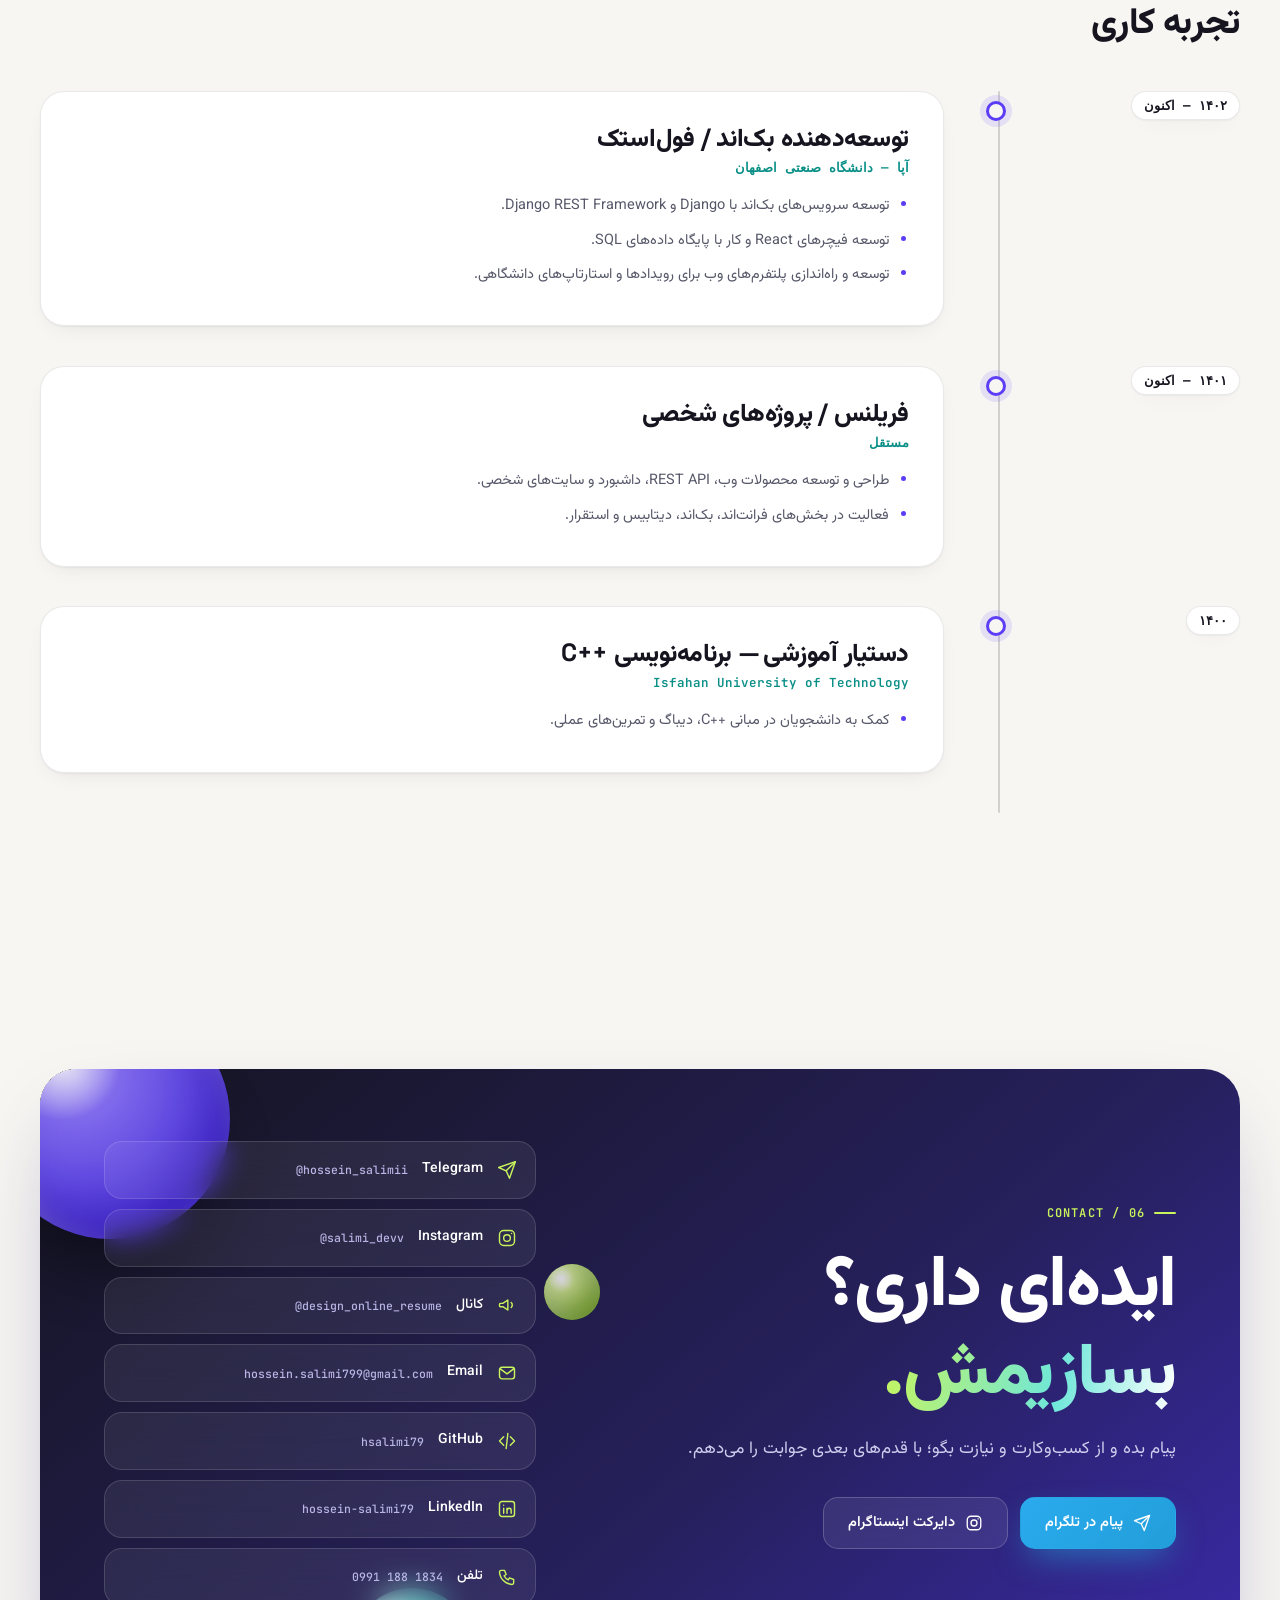
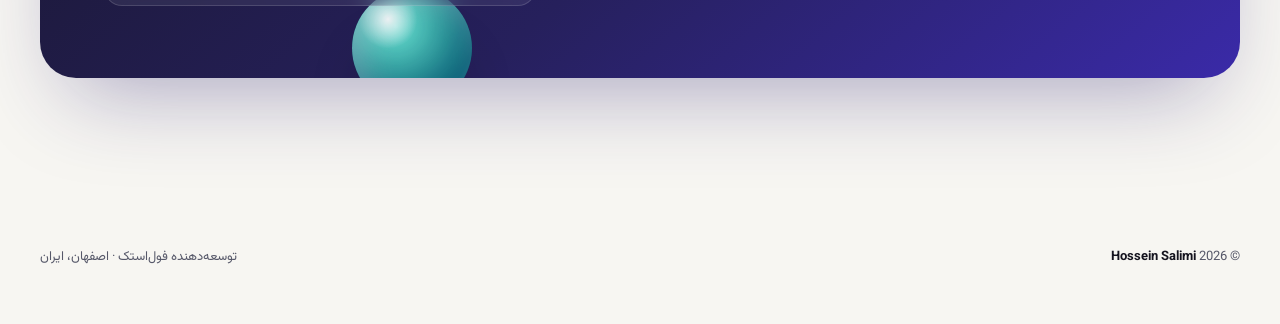
==== commit c23d18d2: "Refine project descriptions with concise bilingual feature lists" ====
--- a/index.html
+++ b/index.html
@@ -223,8 +223,10 @@
 .fa .project h3{letter-spacing:-.015em;line-height:1.5;font-weight:800}
 .project p{color:var(--muted);font-size:15px;line-height:1.9;max-width:60ch}
 .fa .project p{line-height:2.05}
-.project-features{display:flex;flex-wrap:wrap;gap:6px 16px;margin-top:20px;font-size:12.5px;font-weight:600;list-style:none}
-.project-features li:before{content:"✓";color:var(--pa);margin-inline-end:6px;font-weight:700}
+.project .project-intro{color:var(--ink);font-weight:600;max-width:none}
+.project-features{display:grid;gap:9px;margin-top:16px;font-size:13.5px;font-weight:600;line-height:1.85;list-style:none}
+.project-features li{position:relative;padding-inline-start:21px;overflow-wrap:anywhere}
+.project-features li:before{content:"✓";position:absolute;inset-inline-start:0;top:0;color:var(--pa);font-weight:700}
 .tags{display:flex;flex-wrap:wrap;gap:7px;margin-top:22px;direction:ltr;justify-content:flex-start}
 [dir=rtl] .tags{justify-content:flex-end}
 .tag{border:1px solid var(--line);background:var(--bg);padding:5px 11px;border-radius:8px;color:#3b3d4d;font:500 11px/1.5 var(--mono)}
@@ -263,8 +265,6 @@
 .bazibani-preview .bazibani-cover{grid-row:1/3}
 .bazibani-preview .shot{height:auto;max-height:360px;object-fit:contain}
 .bazibani-preview .bazibani-dashboard{max-width:120px;justify-self:center}
-.bazibani-features{display:grid;gap:10px;margin-top:16px;font-size:14px;line-height:1.8}
-#project-bazibani .project-intro{color:var(--ink);font-weight:700}
 .compact-project .project-body{padding:28px 30px}
 .compact-project h3{font-size:26px}
 .compact-project .project-top{margin-bottom:20px}
@@ -561,22 +561,22 @@
 <article class="project featured rv" data-category="apps">
 <div class="project-visual"><span class="visual-label">DESKTOP / DASHBOARD</span><button class="media-button" type="button" data-gallery="volunteer" data-image="images/kheyrie-dashboard.webp" data-caption="Volunteer Group Manager — dashboard" aria-label="View Volunteer Group Manager — dashboard"><div class="browser-frame"><div class="browser-chrome"><i></i><i></i><i></i><span>Windows · Offline</span></div><img class="shot" src="images/kheyrie-dashboard.webp" alt="Volunteer Group Manager — dashboard" loading="lazy" decoding="async"></div><span class="zoom-hint"><svg class="work-icon" aria-hidden="true"><use href="#wi-expand"></use></svg><span data-en="View" data-fa="نمایش">نمایش</span></span></button></div>
 <div class="project-body"><div class="project-top"><span class="project-type"><span class="project-num">01 /</span><span data-en="Desktop application" data-fa="نرم‌افزار دسکتاپ">نرم‌افزار دسکتاپ</span></span><span dir="ltr">2026</span></div>
-<h3 data-en="Volunteer Group Manager" data-fa="مدیریت گروه جهادی">مدیریت گروه جهادی</h3><p data-en="Offline Windows desktop app for managing a volunteer group’s projects, members and service hours — with automatic point scoring, filtered reports (Excel &amp; PDF export) and daily automatic backups." data-fa="اپ دسکتاپ ویندوز (آفلاین) برای مدیریت پروژه‌ها، افراد و ساعت‌های همکاری یک گروه جهادی؛ با محاسبه‌ی خودکار امتیاز، گزارش با فیلتر (خروجی اکسل و PDF) و بکاپ روزانه‌ی خودکار.">اپ دسکتاپ ویندوز (آفلاین) برای مدیریت پروژه‌ها، افراد و ساعت‌های همکاری یک گروه جهادی؛ با محاسبه‌ی خودکار امتیاز، گزارش با فیلتر (خروجی اکسل و PDF) و بکاپ روزانه‌ی خودکار.</p>
-<ul class="project-features"><li data-en="Automatic scoring" data-fa="امتیازدهی خودکار">امتیازدهی خودکار</li><li data-en="Excel &amp; PDF reports" data-fa="گزارش اکسل و PDF">گزارش اکسل و PDF</li><li data-en="Daily backups" data-fa="بکاپ روزانه">بکاپ روزانه</li></ul>
+<h3 data-en="Volunteer Group Manager" data-fa="مدیریت گروه جهادی">مدیریت گروه جهادی</h3><p class="project-intro" data-en="A volunteer team’s work, organized—even offline." data-fa="مدیریت یکپارچهٔ فعالیت‌های گروه جهادی، حتی بدون اینترنت.">مدیریت یکپارچهٔ فعالیت‌های گروه جهادی، حتی بدون اینترنت.</p>
+<ul class="project-features"><li data-en="Track members, projects and service hours" data-fa="ثبت اعضا، پروژه‌ها و ساعت‌های همکاری">ثبت اعضا، پروژه‌ها و ساعت‌های همکاری</li><li data-en="Calculate each member’s score automatically" data-fa="محاسبهٔ خودکار امتیاز هر فرد">محاسبهٔ خودکار امتیاز هر فرد</li><li data-en="Filter reports and export to Excel or PDF" data-fa="گزارش فیلترشده با خروجی اکسل و PDF">گزارش فیلترشده با خروجی اکسل و PDF</li><li data-en="Automatic daily backups" data-fa="پشتیبان‌گیری خودکار روزانه">پشتیبان‌گیری خودکار روزانه</li></ul>
 <div class="tags"><span class="tag">TypeScript</span><span class="tag">Electron</span><span class="tag">Windows</span><span class="tag">Offline</span></div>
 </div></article>
 <article class="project featured flip rv" data-category="bots">
 <div class="project-visual"><span class="visual-label">BALE BOT / ADMIN PANEL</span><div class="abgo-visual"><div class="abgo-main"><button class="media-button" type="button" data-gallery="abgostaran" data-image="images/abgostaran-overview.webp" data-caption="Abgostaran — Bale bot and admin dashboard" aria-label="View Abgostaran — Bale bot and admin dashboard"><img class="shot" src="images/abgostaran-overview.webp" alt="Abgostaran Bale bot and admin dashboard" loading="lazy" decoding="async"><span class="zoom-hint"><svg class="work-icon" aria-hidden="true"><use href="#wi-expand"></use></svg><span data-en="View" data-fa="نمایش">نمایش</span></span></button></div></div></div>
 <div class="project-body"><div class="project-top"><span class="project-type"><span class="project-num">02 /</span><span data-en="Bale bot + web panel" data-fa="ربات بله + پنل وب">ربات بله + پنل وب</span></span><span dir="ltr">2026</span></div>
-<h3 data-en="Abgostaran Patrol System" data-fa="سامانه گشت آبگستران">سامانه گشت آبگستران</h3><p data-en="An end-to-end platform for a river-guard project. Field staff log patrols and violations through a Bale bot; managers review everything in a web panel with a three-step approval chain, automatic UTM coordinates and monthly reports." data-fa="پلتفرم کامل برای پروژه‌ی پاسداری از رودخانه. نیروهای میدانی گشت و تخلف را با ربات بله ثبت می‌کنند و مدیران همه‌چیز را در پنل وب، با تأیید سه‌مرحله‌ای، مختصات UTM خودکار و گزارش ماهانه بررسی می‌کنند.">پلتفرم کامل برای پروژه‌ی پاسداری از رودخانه. نیروهای میدانی گشت و تخلف را با ربات بله ثبت می‌کنند و مدیران همه‌چیز را در پنل وب، با تأیید سه‌مرحله‌ای، مختصات UTM خودکار و گزارش ماهانه بررسی می‌کنند.</p>
-<ul class="project-features"><li data-en="Patrols with one tap" data-fa="گشت با یک دکمه">گشت با یک دکمه</li><li data-en="Location &amp; photo evidence" data-fa="لوکیشن و عکس مستند">لوکیشن و عکس مستند</li><li data-en="3-step approval" data-fa="تأیید سه‌مرحله‌ای">تأیید سه‌مرحله‌ای</li><li data-en="Auto UTM X/Y" data-fa="مختصات UTM خودکار">مختصات UTM خودکار</li><li data-en="Excel &amp; PDF reports" data-fa="گزارش Excel و PDF">گزارش Excel و PDF</li><li data-en="Configurable forms" data-fa="فرم قابل‌تنظیم">فرم قابل‌تنظیم</li></ul>
+<h3 data-en="Abgostaran Patrol System" data-fa="سامانه گشت آبگستران">سامانه گشت آبگستران</h3><p class="project-intro" data-en="From field reports in Bale to approval in a web dashboard." data-fa="از ثبت گشت در بله تا تأیید گزارش در پنل مدیریت.">از ثبت گشت در بله تا تأیید گزارش در پنل مدیریت.</p>
+<ul class="project-features"><li data-en="Log patrols and violations with locations and photos" data-fa="ثبت گشت و تخلف با موقعیت و عکس">ثبت گشت و تخلف با موقعیت و عکس</li><li data-en="Three-step approval and service-hour tracking" data-fa="تأیید سه‌مرحله‌ای و محاسبهٔ ساعت کار">تأیید سه‌مرحله‌ای و محاسبهٔ ساعت کار</li><li data-en="Automatic UTM coordinates and configurable forms" data-fa="مختصات UTM و فرم‌های قابل‌تنظیم">مختصات UTM و فرم‌های قابل‌تنظیم</li><li data-en="Monthly reports with Excel and PDF export" data-fa="گزارش ماهانه و خروجی اکسل و PDF">گزارش ماهانه و خروجی اکسل و PDF</li></ul>
 <div class="tags"><span class="tag">FastAPI</span><span class="tag">Next.js</span><span class="tag">SQLite</span><span class="tag">Bale Bot API</span><span class="tag">Docker</span></div>
 </div></article>
 <article class="project featured wide-visual rv" data-category="bots">
 <div class="project-visual"><span class="visual-label">TELEGRAM BOT / ADMIN PANEL</span><div class="sal-visual"><div class="sal-bot"><button class="media-button" type="button" data-gallery="salehabad" data-image="images/salehabad.webp" data-caption="Salehabad — Telegram bot" aria-label="View Salehabad — Telegram bot"><img class="shot" src="images/salehabad.webp" alt="Salehabad — Telegram bot" loading="lazy" decoding="async"><span class="zoom-hint"><svg class="work-icon" aria-hidden="true"><use href="#wi-expand"></use></svg><span data-en="View" data-fa="نمایش">نمایش</span></span></button></div><div class="phones-preview"><div class="phone-preview"><button class="media-button" type="button" data-gallery="salehabad" data-image="images/salehabad-panel-dashboard.webp" data-caption="Salehabad admin panel — dashboard" aria-label="View Salehabad admin panel — dashboard"><img class="shot" src="images/salehabad-panel-dashboard.webp" alt="Salehabad admin panel — dashboard" loading="lazy" decoding="async"><span class="zoom-hint"><svg class="work-icon" aria-hidden="true"><use href="#wi-expand"></use></svg><span data-en="View" data-fa="نمایش">نمایش</span></span></button></div><div class="phone-preview"><button class="media-button" type="button" data-gallery="salehabad" data-image="images/salehabad-panel-posts.webp" data-caption="Salehabad admin panel — posts and status" aria-label="View Salehabad admin panel — posts and status"><img class="shot" src="images/salehabad-panel-posts.webp" alt="Salehabad admin panel — posts and status" loading="lazy" decoding="async"><span class="zoom-hint"><svg class="work-icon" aria-hidden="true"><use href="#wi-expand"></use></svg><span data-en="View" data-fa="نمایش">نمایش</span></span></button></div></div></div><button class="media-button sr-only-btn" type="button" data-gallery="salehabad" data-image="images/salehabad-panel-users-search.webp" data-caption="Salehabad admin panel — users and search" aria-label="View Salehabad admin panel — users and search"><img class="shot" src="images/salehabad-panel-users-search.webp" alt="Salehabad admin panel — users and search" loading="lazy" decoding="async"><span class="zoom-hint"><svg class="work-icon" aria-hidden="true"><use href="#wi-expand"></use></svg><span data-en="View" data-fa="نمایش">نمایش</span></span></button><button class="media-button sr-only-btn" type="button" data-gallery="salehabad" data-image="images/salehabad-panel-channel.webp" data-caption="Salehabad admin panel — connected channel" aria-label="View Salehabad admin panel — connected channel"><img class="shot" src="images/salehabad-panel-channel.webp" alt="Salehabad admin panel — connected channel" loading="lazy" decoding="async"><span class="zoom-hint"><svg class="work-icon" aria-hidden="true"><use href="#wi-expand"></use></svg><span data-en="View" data-fa="نمایش">نمایش</span></span></button></div>
 <div class="project-body"><div class="project-top"><span class="project-type"><span class="project-num">03 /</span><span data-en="Telegram bot + admin panel" data-fa="ربات تلگرام + پنل مدیریت">ربات تلگرام + پنل مدیریت</span></span><span dir="ltr">2026</span></div>
-<h3 data-en="Salehabad Bot" data-fa="ربات صالح‌آباد">ربات صالح‌آباد</h3><p data-en="Telegram bots that automatically receive channel posts and forward them via API to other platforms such as Eitaa — plus a dedicated admin panel to manage users, connected channels and post status." data-fa="ربات‌های پروژه صالح‌آباد که پست‌های کانال‌های تلگرام را خودکار دریافت کرده و با API به پلتفرم‌های دیگر مثل ایتا منتقل می‌کنند؛ به‌علاوه‌ی یک پنل مدیریت اختصاصی برای کاربران، کانال‌های متصل و وضعیت پست‌ها.">ربات‌های پروژه صالح‌آباد که پست‌های کانال‌های تلگرام را خودکار دریافت کرده و با API به پلتفرم‌های دیگر مثل ایتا منتقل می‌کنند؛ به‌علاوه‌ی یک پنل مدیریت اختصاصی برای کاربران، کانال‌های متصل و وضعیت پست‌ها.</p>
-<ul class="project-features"><li data-en="Dashboard &amp; stats" data-fa="داشبورد و آمار">داشبورد و آمار</li><li data-en="User approval &amp; search" data-fa="تأیید و جستجوی کاربر">تأیید و جستجوی کاربر</li><li data-en="Connected channels" data-fa="کانال‌های متصل">کانال‌های متصل</li><li data-en="Post status &amp; filters" data-fa="وضعیت پست و فیلتر">وضعیت پست و فیلتر</li><li data-en="CSV export" data-fa="خروجی CSV">خروجی CSV</li></ul>
+<h3 data-en="Salehabad Bot" data-fa="ربات صالح‌آباد">ربات صالح‌آباد</h3><p class="project-intro" data-en="Automated channel publishing with a dedicated admin panel." data-fa="انتشار خودکار پست‌های کانال، با پنل مدیریت اختصاصی.">انتشار خودکار پست‌های کانال، با پنل مدیریت اختصاصی.</p>
+<ul class="project-features"><li data-en="Receive Telegram posts and relay them to Eitaa via API" data-fa="دریافت پست از تلگرام و انتقال به ایتا با API">دریافت پست از تلگرام و انتقال به ایتا با API</li><li data-en="Approve users and manage connected channels" data-fa="تأیید کاربران و مدیریت کانال‌های متصل">تأیید کاربران و مدیریت کانال‌های متصل</li><li data-en="Dashboard statistics and delivery tracking" data-fa="داشبورد آمار و پیگیری وضعیت ارسال">داشبورد آمار و پیگیری وضعیت ارسال</li><li data-en="Search and filter posts, with CSV export" data-fa="جست‌وجو، فیلتر پست‌ها و خروجی CSV">جست‌وجو، فیلتر پست‌ها و خروجی CSV</li></ul>
 <div class="tags"><span class="tag">Telegram API</span><span class="tag">Eitaa API</span><span class="tag">FastAPI</span><span class="tag">Admin panel</span><span class="tag">Automation</span></div>
 <div class="links"><a class="link" href="https://t.me/salehabad_bot" target="_blank" rel="noopener"><span dir="ltr">@salehabad_bot</span><svg class="work-icon" aria-hidden="true"><use href="#wi-arrow"></use></svg></a></div></div></article>
 <article id="project-bazibani" class="project featured flip rv" data-category="bots web">
@@ -587,90 +587,101 @@
 </div></div>
 <div class="project-body"><div class="project-top"><span class="project-type"><span class="project-num">04 /</span><span data-en="Content automation + web panel" data-fa="اتوماسیون محتوا + پنل وب">اتوماسیون محتوا + پنل وب</span></span><span dir="ltr">2026</span></div>
 <h3 data-en="Bazibani Content Publishing System" data-fa="سامانه انتشار محتوای Bazibani">سامانه انتشار محتوای Bazibani</h3><p class="project-intro" data-en="One post. Three messengers." data-fa="یک محتوا، سه پیام‌رسان.">یک محتوا، سه پیام‌رسان.</p>
-<ul class="project-features bazibani-features"><li data-en="Auto-publish to Telegram, Bale &amp; Rubika" data-fa="انتشار خودکار در تلگرام، بله و روبیکا">انتشار خودکار در تلگرام، بله و روبیکا</li><li data-en="Web panel for delivery reports &amp; connection health" data-fa="پنل وب؛ گزارش ارسال و سلامت اتصال‌ها">پنل وب؛ گزارش ارسال و سلامت اتصال‌ها</li><li data-en="Channels, orders &amp; accounting in one link" data-fa="کانال‌ها، سفارش و حسابداری در یک لینک">کانال‌ها، سفارش و حسابداری در یک لینک</li></ul>
+<ul class="project-features"><li data-en="Auto-publish to Telegram, Bale &amp; Rubika" data-fa="انتشار خودکار در تلگرام، بله و روبیکا">انتشار خودکار در تلگرام، بله و روبیکا</li><li data-en="Web panel for delivery reports &amp; connection health" data-fa="پنل وب؛ گزارش ارسال و سلامت اتصال‌ها">پنل وب؛ گزارش ارسال و سلامت اتصال‌ها</li><li data-en="Channels, orders &amp; accounting in one link" data-fa="کانال‌ها، سفارش و حسابداری در یک لینک">کانال‌ها، سفارش و حسابداری در یک لینک</li></ul>
 <div class="tags"><span class="tag">Python</span><span class="tag">FastAPI</span><span class="tag">SQLite</span><span class="tag">Jinja2</span><span class="tag">Docker</span></div>
 </div></article>
 <article class="project rv" data-category="apps">
 <div class="project-visual"><span class="visual-label">ANDROID / LIVE PRICES</span><div class="phones-preview"><div class="phone-preview"><button class="media-button" type="button" data-gallery="zarsa" data-image="images/zarsa-chart.webp" data-caption="Zarsa — price chart" aria-label="View Zarsa — price chart"><img class="shot" src="images/zarsa-chart.webp" alt="Zarsa — price chart" loading="lazy" decoding="async"><span class="zoom-hint"><svg class="work-icon" aria-hidden="true"><use href="#wi-expand"></use></svg><span data-en="View" data-fa="نمایش">نمایش</span></span></button></div><div class="phone-preview"><button class="media-button" type="button" data-gallery="zarsa" data-image="images/zarsa-home.webp" data-caption="Zarsa — live gold price" aria-label="View Zarsa — live gold price"><img class="shot" src="images/zarsa-home.webp" alt="Zarsa — live gold price" loading="lazy" decoding="async"><span class="zoom-hint"><svg class="work-icon" aria-hidden="true"><use href="#wi-expand"></use></svg><span data-en="View" data-fa="نمایش">نمایش</span></span></button></div><div class="phone-preview"><button class="media-button" type="button" data-gallery="zarsa" data-image="images/zarsa-markets.webp" data-caption="Zarsa — all markets" aria-label="View Zarsa — all markets"><img class="shot" src="images/zarsa-markets.webp" alt="Zarsa — all markets" loading="lazy" decoding="async"><span class="zoom-hint"><svg class="work-icon" aria-hidden="true"><use href="#wi-expand"></use></svg><span data-en="View" data-fa="نمایش">نمایش</span></span></button></div></div></div>
 <div class="project-body"><div class="project-top"><span class="project-type"><span class="project-num">05 /</span><span data-en="Android application" data-fa="اپلیکیشن اندروید">اپلیکیشن اندروید</span></span><span dir="ltr">2026</span></div>
-<h3 data-en="Zarsa" data-fa="زرسا">زرسا</h3><p data-en="Android app for live gold, coin and currency prices with price charts, an estimated price while the market is closed, a gold calculator and a watchlist." data-fa="اپ اندروید قیمت لحظه‌ای طلا، سکه و ارز با نمودار قیمت، تخمین قیمت در ساعات تعطیلی بازار، ماشین‌حساب طلا و فهرست پیگیری.">اپ اندروید قیمت لحظه‌ای طلا، سکه و ارز با نمودار قیمت، تخمین قیمت در ساعات تعطیلی بازار، ماشین‌حساب طلا و فهرست پیگیری.</p>
+<h3 data-en="Zarsa" data-fa="زرسا">زرسا</h3><p class="project-intro" data-en="Gold, coin and currency prices in one Android app." data-fa="نبض بازار طلا، سکه و ارز در یک اپ اندرویدی.">نبض بازار طلا، سکه و ارز در یک اپ اندرویدی.</p>
+<ul class="project-features"><li data-en="Live gold, coin, dollar and global gold prices" data-fa="قیمت لحظه‌ای طلا، سکه، دلار و اونس جهانی">قیمت لحظه‌ای طلا، سکه، دلار و اونس جهانی</li><li data-en="Price charts from daily to yearly views" data-fa="نمودار قیمت از روزانه تا سالانه">نمودار قیمت از روزانه تا سالانه</li><li data-en="Clearly labeled estimates while the market is closed" data-fa="نمایش قیمت تخمینی در ساعات تعطیلی بازار">نمایش قیمت تخمینی در ساعات تعطیلی بازار</li><li data-en="Gold calculator and a personal watchlist" data-fa="ماشین‌حساب طلا و فهرست پیگیری">ماشین‌حساب طلا و فهرست پیگیری</li></ul>
 
 <div class="tags"><span class="tag">Kotlin</span><span class="tag">Jetpack Compose</span><span class="tag">Live data</span></div>
 <div class="links"><a class="link" href="https://myket.ir/app/ir.marsabz.zarsa" target="_blank" rel="noopener"><span data-en="Get it on Myket" data-fa="دریافت از مایکت">دریافت از مایکت</span><svg class="work-icon" aria-hidden="true"><use href="#wi-arrow"></use></svg></a></div></div></article>
 <article class="project rv" data-category="bots">
 <div class="project-visual bot-photo"><span class="visual-label">TELEGRAM / FERICOVPN</span><button class="media-button" type="button" data-gallery="fericovpn" data-image="images/fericovpn.webp" data-caption="FeriCoVPN Telegram bot screenshot" aria-label="View FeriCoVPN Telegram bot screenshot"><img class="shot" src="images/fericovpn.webp" alt="FeriCoVPN Telegram bot screenshot" loading="lazy" decoding="async"><span class="zoom-hint"><svg class="work-icon" aria-hidden="true"><use href="#wi-expand"></use></svg><span data-en="View" data-fa="نمایش">نمایش</span></span></button></div>
 <div class="project-body"><div class="project-top"><span class="project-type"><span class="project-num">06 /</span><span data-en="Subscription platform" data-fa="فروش و مدیریت اشتراک">فروش و مدیریت اشتراک</span></span><span dir="ltr">2026</span></div>
-<h3 data-en="FeriCoVPN" data-fa="فریکو وی‌پی‌ان">فریکو وی‌پی‌ان</h3><p data-en="Telegram VPN sales bot where users browse plans, buy subscriptions, pay online and manage their own service." data-fa="ربات تلگرامی فروش VPN که کاربران از طریق آن می‌توانند پلن‌ها را ببینند، اشتراک بخرند، پرداخت کنند و سرویس خودشان را مدیریت کنند.">ربات تلگرامی فروش VPN که کاربران از طریق آن می‌توانند پلن‌ها را ببینند، اشتراک بخرند، پرداخت کنند و سرویس خودشان را مدیریت کنند.</p>
+<h3 data-en="FeriCoVPN" data-fa="فریکو وی‌پی‌ان">فریکو وی‌پی‌ان</h3><p class="project-intro" data-en="Buy and manage subscriptions without leaving Telegram." data-fa="خرید و مدیریت اشتراک، بدون خروج از تلگرام.">خرید و مدیریت اشتراک، بدون خروج از تلگرام.</p>
+<ul class="project-features"><li data-en="Browse plans and place orders in the bot" data-fa="انتخاب پلن و ثبت سفارش در ربات">انتخاب پلن و ثبت سفارش در ربات</li><li data-en="Submit payments and manage purchased services" data-fa="ثبت پرداخت و مدیریت سرویس‌های کاربر">ثبت پرداخت و مدیریت سرویس‌های کاربر</li><li data-en="Admin tools for plans, users and sales statistics" data-fa="پنل مدیریت پلن‌ها، کاربران و آمار فروش">پنل مدیریت پلن‌ها، کاربران و آمار فروش</li></ul>
 
 <div class="tags"><span class="tag">Telegram Bot</span><span class="tag">Payments</span><span class="tag">Automation</span></div>
 </div></article>
 <article class="project rv" data-category="bots">
 <div class="project-visual bot-photo"><span class="visual-label">RUBIKA BOT / GROUP MANAGEMENT</span><button class="media-button" type="button" data-gallery="rubika" data-image="images/rubika-overview.webp" data-caption="Rubika group bot — command guide and anti-hang" aria-label="View Rubika group bot screenshots"><img class="shot" src="images/rubika-overview.webp" alt="Rubika group bot — command guide and anti-hang" loading="lazy" decoding="async"><span class="zoom-hint"><svg class="work-icon" aria-hidden="true"><use href="#wi-expand"></use></svg><span data-en="View" data-fa="نمایش">نمایش</span></span></button></div>
 <div class="project-body"><div class="project-top"><span class="project-type"><span class="project-num">07 /</span><span data-en="Rubika bot" data-fa="ربات روبیکا">ربات روبیکا</span></span><span dir="ltr">2026</span></div>
-<h3 data-en="Rubika Group Manager" data-fa="مدیریت گروه روبیکا">مدیریت گروه روبیکا</h3><p data-en="A Rubika group management bot with plain Persian commands: warnings, bans and timed mutes, content locks, word filters, anti-hang and anti-spam protection, scheduled messages and activity ranking." data-fa="ربات مدیریت گروه روبیکا با دستورهای ساده‌ی فارسی: اخطار، بن و سکوت موقت، قفل محتوا، فیلتر کلمات، مقابله با پیام‌های هنگ‌دار و اسپم، پیام‌های زمان‌بندی‌شده و رتبه‌بندی فعالیت.">ربات مدیریت گروه روبیکا با دستورهای ساده‌ی فارسی: اخطار، بن و سکوت موقت، قفل محتوا، فیلتر کلمات، مقابله با پیام‌های هنگ‌دار و اسپم، پیام‌های زمان‌بندی‌شده و رتبه‌بندی فعالیت.</p>
-<ul class="project-features"><li data-en="Warn, ban &amp; timed mute" data-fa="اخطار، بن و سکوت موقت">اخطار، بن و سکوت موقت</li><li data-en="Anti-hang protection" data-fa="ضدهنگ">ضدهنگ</li><li data-en="Content locks &amp; filters" data-fa="قفل و فیلتر محتوا">قفل و فیلتر محتوا</li><li data-en="Scheduled messages" data-fa="پیام زمان‌بندی‌شده">پیام زمان‌بندی‌شده</li><li data-en="Giveaways &amp; ranking" data-fa="قرعه‌کشی و رتبه‌بندی">قرعه‌کشی و رتبه‌بندی</li></ul>
+<h3 data-en="Rubika Group Manager" data-fa="مدیریت گروه روبیکا">مدیریت گروه روبیکا</h3><p class="project-intro" data-en="Keep Rubika groups organized with simple Persian commands." data-fa="مدیریت و محافظت از گروه، با دستورهای سادهٔ فارسی.">مدیریت و محافظت از گروه، با دستورهای سادهٔ فارسی.</p>
+<ul class="project-features"><li data-en="Warnings, bans and timed mutes" data-fa="اخطار، بن و سکوت موقت اعضا">اخطار، بن و سکوت موقت اعضا</li><li data-en="Remove hang messages and control spam" data-fa="حذف پیام‌های هنگ‌دار و مقابله با اسپم">حذف پیام‌های هنگ‌دار و مقابله با اسپم</li><li data-en="Content locks and word filters" data-fa="قفل محتوا و فیلتر کلمات">قفل محتوا و فیلتر کلمات</li><li data-en="Scheduled messages and automatic replies" data-fa="پیام زمان‌بندی‌شده و پاسخ خودکار">پیام زمان‌بندی‌شده و پاسخ خودکار</li><li data-en="Giveaways and member activity rankings" data-fa="قرعه‌کشی و رتبه‌بندی فعالیت اعضا">قرعه‌کشی و رتبه‌بندی فعالیت اعضا</li></ul>
 <div class="tags"><span class="tag">Python</span><span class="tag">Rubika Bot API</span><span class="tag">Docker</span><span class="tag">Automation</span></div>
 </div></article>
 <article class="project rv" data-category="web">
-<div class="project-visual"><span class="visual-label">WEB / PLATFORM</span><button class="media-button" type="button" data-gallery="shield" data-image="images/shieldup.webp" data-caption="ShieldUp web platform" aria-label="View ShieldUp web platform"><div class="browser-frame"><div class="browser-chrome"><i></i><i></i><i></i><span>shieldup.ir</span></div><img class="shot" src="images/shieldup.webp" alt="ShieldUp web platform" loading="lazy" decoding="async"></div><span class="zoom-hint"><svg class="work-icon" aria-hidden="true"><use href="#wi-expand"></use></svg><span data-en="View" data-fa="نمایش">نمایش</span></span></button></div>
-<div class="project-body"><div class="project-top"><span class="project-type"><span class="project-num">08 /</span><span data-en="Web platform" data-fa="پلتفرم وب">پلتفرم وب</span></span><span dir="ltr">2025 — NOW</span></div>
-<h3 data-en="ShieldUp" data-fa="شیلدآپ">شیلدآپ</h3><p data-en="Web platform developed at APA — Isfahan University of Technology." data-fa="پلتفرم وب توسعه‌یافته در مرکز آپا دانشگاه صنعتی اصفهان.">پلتفرم وب توسعه‌یافته در مرکز آپا دانشگاه صنعتی اصفهان.</p>
+<div class="project-visual"><span class="visual-label">WEB / CYBERSECURITY</span><button class="media-button" type="button" data-gallery="shield" data-image="images/shieldup.webp" data-caption="ShieldUp web platform" aria-label="View ShieldUp web platform"><div class="browser-frame"><div class="browser-chrome"><i></i><i></i><i></i><span>shieldup.ir</span></div><img class="shot" src="images/shieldup.webp" alt="ShieldUp web platform" loading="lazy" decoding="async"></div><span class="zoom-hint"><svg class="work-icon" aria-hidden="true"><use href="#wi-expand"></use></svg><span data-en="View" data-fa="نمایش">نمایش</span></span></button></div>
+<div class="project-body"><div class="project-top"><span class="project-type"><span class="project-num">08 /</span><span data-en="Cybersecurity learning platform" data-fa="آموزش امنیت سایبری">آموزش امنیت سایبری</span></span><span dir="ltr">2025 — NOW</span></div>
+<h3 data-en="ShieldUp" data-fa="شیلدآپ">شیلدآپ</h3><p class="project-intro" data-en="Cybersecurity learning, from live classes to hands-on practice." data-fa="یادگیری امنیت سایبری، از کلاس آنلاین تا تمرین عملی.">یادگیری امنیت سایبری، از کلاس آنلاین تا تمرین عملی.</p>
+<ul class="project-features"><li data-en="Structured courses and live online sessions" data-fa="دوره‌های آموزشی و جلسات آنلاین">دوره‌های آموزشی و جلسات آنلاین</li><li data-en="Lessons and hands-on lab challenges" data-fa="درسنامه و چالش‌های عملی در محیط آزمایشگاهی">درسنامه و چالش‌های عملی در محیط آزمایشگاهی</li><li data-en="Track learning progress and performance" data-fa="پیگیری پیشرفت و عملکرد یادگیرنده">پیگیری پیشرفت و عملکرد یادگیرنده</li><li data-en="Instructor tools for classes and course content" data-fa="پنل مدرس برای مدیریت کلاس و محتوا">پنل مدرس برای مدیریت کلاس و محتوا</li></ul>
 
 <div class="tags"><span class="tag">Django</span><span class="tag">React</span><span class="tag">Docker</span></div>
 <div class="links"><a class="link" href="https://shieldup.ir" target="_blank" rel="noopener"><span data-en="Visit website" data-fa="مشاهده سایت">مشاهده سایت</span><svg class="work-icon" aria-hidden="true"><use href="#wi-arrow"></use></svg></a></div></div></article>
 <article class="project rv" data-category="apps">
 <div class="project-visual"><span class="visual-label">ANDROID / PERSONAL FINANCE</span><div class="phones-preview"><div class="phone-preview"><button class="media-button" type="button" data-gallery="kharjino" data-image="images/kharjino-stats.webp" data-caption="Kharjino — spending statistics" aria-label="View Kharjino — spending statistics"><img class="shot" src="images/kharjino-stats.webp" alt="Kharjino — spending statistics" loading="lazy" decoding="async"><span class="zoom-hint"><svg class="work-icon" aria-hidden="true"><use href="#wi-expand"></use></svg><span data-en="View" data-fa="نمایش">نمایش</span></span></button></div><div class="phone-preview"><button class="media-button" type="button" data-gallery="kharjino" data-image="images/kharjino-home.webp" data-caption="Kharjino — home" aria-label="View Kharjino — home"><img class="shot" src="images/kharjino-home.webp" alt="Kharjino — home" loading="lazy" decoding="async"><span class="zoom-hint"><svg class="work-icon" aria-hidden="true"><use href="#wi-expand"></use></svg><span data-en="View" data-fa="نمایش">نمایش</span></span></button></div><div class="phone-preview"><button class="media-button" type="button" data-gallery="kharjino" data-image="images/kharjino-goals.webp" data-caption="Kharjino — savings goals" aria-label="View Kharjino — savings goals"><img class="shot" src="images/kharjino-goals.webp" alt="Kharjino — savings goals" loading="lazy" decoding="async"><span class="zoom-hint"><svg class="work-icon" aria-hidden="true"><use href="#wi-expand"></use></svg><span data-en="View" data-fa="نمایش">نمایش</span></span></button></div></div></div>
 <div class="project-body"><div class="project-top"><span class="project-type"><span class="project-num">09 /</span><span data-en="Android application" data-fa="اپلیکیشن اندروید">اپلیکیشن اندروید</span></span><span dir="ltr">2025</span></div>
-<h3 data-en="Kharjino" data-fa="خرجینو">خرجینو</h3><p data-en="Persian daily expense tracker for Android, published on Cafe Bazaar." data-fa="اپلیکیشن ثبت هزینه روزانه فارسی برای اندروید، منتشرشده در کافه‌بازار.">اپلیکیشن ثبت هزینه روزانه فارسی برای اندروید، منتشرشده در کافه‌بازار.</p>
+<h3 data-en="Kharjino" data-fa="خرجینو">خرجینو</h3><p class="project-intro" data-en="A clearer view of everyday income and expenses." data-fa="دخل‌وخرج روزمره، روشن و قابل‌پیگیری.">دخل‌وخرج روزمره، روشن و قابل‌پیگیری.</p>
+<ul class="project-features"><li data-en="Log income and expenses with transaction categories" data-fa="ثبت درآمد و هزینه با دسته‌بندی تراکنش‌ها">ثبت درآمد و هزینه با دسته‌بندی تراکنش‌ها</li><li data-en="Charts and comparisons across time periods" data-fa="نمودارها و مقایسهٔ روند در بازه‌های زمانی">نمودارها و مقایسهٔ روند در بازه‌های زمانی</li><li data-en="Savings goals and debt tracking" data-fa="هدف‌گذاری پس‌انداز و پیگیری بدهی و طلب">هدف‌گذاری پس‌انداز و پیگیری بدهی و طلب</li><li data-en="Expense reminders and a Persian-first interface" data-fa="یادآوری ثبت هزینه و رابط کاملاً فارسی">یادآوری ثبت هزینه و رابط کاملاً فارسی</li></ul>
 
 <div class="tags"><span class="tag">Kotlin</span><span class="tag">Jetpack Compose</span><span class="tag">Room</span></div>
 <div class="links"><a class="link" href="https://cafebazaar.ir/app/ir.kharjino.app" target="_blank" rel="noopener"><span data-en="View on Cafe Bazaar" data-fa="دریافت از کافه‌بازار">دریافت از کافه‌بازار</span><svg class="work-icon" aria-hidden="true"><use href="#wi-arrow"></use></svg></a></div></div></article>
 <article class="project rv" data-category="web resume">
 <div class="project-visual"><span class="visual-label">WEB / RESUME WEBSITE</span><button class="media-button" type="button" data-gallery="resume-ashrafi" data-image="images/ashrafi-screen.webp" data-caption="Mohammad Javad Ashrafi — resume website" aria-label="View Mohammad Javad Ashrafi — resume website"><div class="browser-frame"><div class="browser-chrome"><i></i><i></i><i></i><span>ashrafi.resumio.ir</span></div><img class="shot" src="images/ashrafi-screen.webp" alt="Mohammad Javad Ashrafi — resume website" loading="lazy" decoding="async"></div><span class="zoom-hint"><svg class="work-icon" aria-hidden="true"><use href="#wi-expand"></use></svg><span data-en="View" data-fa="نمایش">نمایش</span></span></button></div>
 <div class="project-body"><div class="project-top"><span class="project-type"><span class="project-num">10 /</span><span data-en="Resume website" data-fa="سایت رزومه">سایت رزومه</span></span><span dir="ltr">2026</span></div>
-<h3 data-en="Mohammad Javad Ashrafi" data-fa="محمد جواد اشرفی">محمد جواد اشرفی</h3><p data-en="Bilingual resume website for an interior designer of children’s spaces, with an interactive 3D model and animation." data-fa="سایت رزومه دوزبانه برای طراح فضاهای کودک، با مدل سه‌بعدی تعاملی و انیمیشن.">سایت رزومه دوزبانه برای طراح فضاهای کودک، با مدل سه‌بعدی تعاملی و انیمیشن.</p>
+<h3 data-en="Mohammad Javad Ashrafi" data-fa="محمد جواد اشرفی">محمد جواد اشرفی</h3><p class="project-intro" data-en="An interactive portfolio for children’s interior design." data-fa="ویترین تعاملی طراحی و اجرای فضاهای کودک.">ویترین تعاملی طراحی و اجرای فضاهای کودک.</p>
+<ul class="project-features"><li data-en="An interactive 3D view of the building process" data-fa="نمایش سه‌بعدیِ مراحل ساخت یک سازه">نمایش سه‌بعدیِ مراحل ساخت یک سازه</li><li data-en="Individual project pages with photo and video galleries" data-fa="صفحهٔ مستقل پروژه‌ها با گالری عکس و ویدیو">صفحهٔ مستقل پروژه‌ها با گالری عکس و ویدیو</li><li data-en="Services and the journey from design to installation" data-fa="معرفی خدمات و فرایند طراحی تا اجرا">معرفی خدمات و فرایند طراحی تا اجرا</li><li data-en="Persian and English versions with contact links" data-fa="نسخهٔ فارسی و انگلیسی با راه‌های تماس">نسخهٔ فارسی و انگلیسی با راه‌های تماس</li></ul>
 
 <div class="tags"><span class="tag">HTML</span><span class="tag">CSS</span><span class="tag">JavaScript</span><span class="tag">3D</span></div>
 <div class="links"><a class="link" href="https://ashrafi.resumio.ir" target="_blank" rel="noopener"><span data-en="Visit website" data-fa="مشاهده سایت">مشاهده سایت</span><svg class="work-icon" aria-hidden="true"><use href="#wi-arrow"></use></svg></a></div></div></article>
 <article class="project rv" data-category="web resume">
 <div class="project-visual"><span class="visual-label">WEB / RESUME WEBSITE</span><button class="media-button" type="button" data-gallery="resume-sara" data-image="images/sara-screen@2x.webp" data-caption="Sara Moslemi — resume website" aria-label="View Sara Moslemi — resume website"><div class="browser-frame"><div class="browser-chrome"><i></i><i></i><i></i><span>sara-moslemi.resumio.ir</span></div><img class="shot" src="images/sara-screen.webp" srcset="images/sara-screen.webp 1440w, images/sara-screen@2x.webp 2880w" sizes="(max-width: 760px) calc(100vw - 80px), 560px" alt="Sara Moslemi — resume website" loading="lazy" decoding="async"></div><span class="zoom-hint"><svg class="work-icon" aria-hidden="true"><use href="#wi-expand"></use></svg><span data-en="View" data-fa="نمایش">نمایش</span></span></button></div>
 <div class="project-body"><div class="project-top"><span class="project-type"><span class="project-num">11 /</span><span data-en="Resume website" data-fa="سایت رزومه">سایت رزومه</span></span><span dir="ltr">2024 — 2025</span></div>
-<h3 data-en="Sara Moslemi" data-fa="سارا مسلمی">سارا مسلمی</h3><p data-en="Bilingual personal resume website built for a freelance client." data-fa="سایت رزومه شخصی دوزبانه، ساخته‌شده برای یک مشتری فریلنس.">سایت رزومه شخصی دوزبانه، ساخته‌شده برای یک مشتری فریلنس.</p>
+<h3 data-en="Sara Moslemi" data-fa="سارا مسلمی">سارا مسلمی</h3><p class="project-intro" data-en="A bilingual profile for a university lecturer and ELT specialist." data-fa="رزومهٔ دوزبانهٔ مدرس دانشگاه و متخصص آموزش زبان انگلیسی.">رزومهٔ دوزبانهٔ مدرس دانشگاه و متخصص آموزش زبان انگلیسی.</p>
+<ul class="project-features"><li data-en="Clearly organized teaching experience and education" data-fa="نمایش منظم سوابق تدریس و تحصیلات">نمایش منظم سوابق تدریس و تحصیلات</li><li data-en="Professional skills and achievements" data-fa="معرفی مهارت‌ها و دستاوردهای حرفه‌ای">معرفی مهارت‌ها و دستاوردهای حرفه‌ای</li><li data-en="Persian–English switching and accessible contact links" data-fa="تغییر زبان فارسی و انگلیسی و دسترسی به تماس">تغییر زبان فارسی و انگلیسی و دسترسی به تماس</li></ul>
 
 <div class="tags"><span class="tag">HTML</span><span class="tag">CSS</span><span class="tag">JavaScript</span></div>
 <div class="links"><a class="link" href="https://sara-moslemi.resumio.ir" target="_blank" rel="noopener"><span data-en="Visit website" data-fa="مشاهده سایت">مشاهده سایت</span><svg class="work-icon" aria-hidden="true"><use href="#wi-arrow"></use></svg></a></div></div></article>
-<article class="project rv" data-category="web resume">
-<div class="project-visual"><span class="visual-label">WEB / RESUME WEBSITE</span><button class="media-button" type="button" data-gallery="resume-aghasi" data-image="images/aghasi-screen@2x.webp" data-caption="Aghasi — resume website" aria-label="View Aghasi — resume website"><div class="browser-frame"><div class="browser-chrome"><i></i><i></i><i></i><span>aghasi.resumio.ir</span></div><img class="shot" src="images/aghasi-screen.webp" srcset="images/aghasi-screen.webp 1440w, images/aghasi-screen@2x.webp 2880w" sizes="(max-width: 760px) calc(100vw - 80px), 560px" alt="Aghasi — resume website" loading="lazy" decoding="async"></div><span class="zoom-hint"><svg class="work-icon" aria-hidden="true"><use href="#wi-expand"></use></svg><span data-en="View" data-fa="نمایش">نمایش</span></span></button></div>
-<div class="project-body"><div class="project-top"><span class="project-type"><span class="project-num">12 /</span><span data-en="Resume website" data-fa="سایت رزومه">سایت رزومه</span></span><span dir="ltr">2024 — 2025</span></div>
-<h3 data-en="Aghasi" data-fa="آغاصی">آغاصی</h3><p data-en="Bilingual personal resume website built for a freelance client." data-fa="سایت رزومه شخصی دوزبانه، ساخته‌شده برای یک مشتری فریلنس.">سایت رزومه شخصی دوزبانه، ساخته‌شده برای یک مشتری فریلنس.</p>
+<article class="project rv" data-category="web">
+<div class="project-visual"><span class="visual-label">WEB / ELECTRICAL PANELS</span><button class="media-button" type="button" data-gallery="industrial-aghasi" data-image="images/aghasi-screen@2x.webp" data-caption="Aghasi — industrial electrical services website" aria-label="View Aghasi — industrial electrical services website"><div class="browser-frame"><div class="browser-chrome"><i></i><i></i><i></i><span>aghasi.resumio.ir</span></div><img class="shot" src="images/aghasi-screen.webp" srcset="images/aghasi-screen.webp 1440w, images/aghasi-screen@2x.webp 2880w" sizes="(max-width: 760px) calc(100vw - 80px), 560px" alt="Aghasi — industrial electrical services website" loading="lazy" decoding="async"></div><span class="zoom-hint"><svg class="work-icon" aria-hidden="true"><use href="#wi-expand"></use></svg><span data-en="View" data-fa="نمایش">نمایش</span></span></button></div>
+<div class="project-body"><div class="project-top"><span class="project-type"><span class="project-num">12 /</span><span data-en="Industrial services website" data-fa="سایت خدمات صنعتی">سایت خدمات صنعتی</span></span><span dir="ltr">2024 — 2025</span></div>
+<h3 data-en="Aghasi Industrial Electrical" data-fa="برق صنعتی آغاصی">برق صنعتی آغاصی</h3><p class="project-intro" data-en="A service website for industrial electrical panel design and assembly." data-fa="سایت معرفی خدمات طراحی و ساخت تابلو برق صنعتی.">سایت معرفی خدمات طراحی و ساخت تابلو برق صنعتی.</p>
+<ul class="project-features"><li data-en="Services for LV/MCC panels and industrial automation" data-fa="معرفی تابلوهای LV و MCC و اتوماسیون صنعتی">معرفی تابلوهای LV و MCC و اتوماسیون صنعتی</li><li data-en="Project galleries and real installation documentation" data-fa="گالری پروژه‌ها و مستندات اجرای واقعی">گالری پروژه‌ها و مستندات اجرای واقعی</li><li data-en="Certificates, client testimonials and consultation links" data-fa="نمایش گواهی‌ها، رضایت‌نامه‌ها و راه‌های مشاوره">نمایش گواهی‌ها، رضایت‌نامه‌ها و راه‌های مشاوره</li></ul>
 
 <div class="tags"><span class="tag">HTML</span><span class="tag">CSS</span><span class="tag">JavaScript</span></div>
 <div class="links"><a class="link" href="https://aghasi.resumio.ir" target="_blank" rel="noopener"><span data-en="Visit website" data-fa="مشاهده سایت">مشاهده سایت</span><svg class="work-icon" aria-hidden="true"><use href="#wi-arrow"></use></svg></a></div></div></article>
 <article class="project rv" data-category="web resume">
 <div class="project-visual"><span class="visual-label">WEB / RESUME WEBSITE</span><button class="media-button" type="button" data-gallery="resume-alireza" data-image="images/alireza-screen@2x.webp" data-caption="Alireza Mehraban — resume website" aria-label="View Alireza Mehraban — resume website"><div class="browser-frame"><div class="browser-chrome"><i></i><i></i><i></i><span>alirezamehraban.ir</span></div><img class="shot" src="images/alireza-screen.webp" srcset="images/alireza-screen.webp 1440w, images/alireza-screen@2x.webp 2880w" sizes="(max-width: 760px) calc(100vw - 80px), 560px" alt="Alireza Mehraban — resume website" loading="lazy" decoding="async"></div><span class="zoom-hint"><svg class="work-icon" aria-hidden="true"><use href="#wi-expand"></use></svg><span data-en="View" data-fa="نمایش">نمایش</span></span></button></div>
 <div class="project-body"><div class="project-top"><span class="project-type"><span class="project-num">13 /</span><span data-en="Resume website" data-fa="سایت رزومه">سایت رزومه</span></span><span dir="ltr">2024 — 2025</span></div>
-<h3 data-en="Alireza Mehraban" data-fa="علیرضا مهربان">علیرضا مهربان</h3><p data-en="Bilingual personal resume website built for a freelance client." data-fa="سایت رزومه شخصی دوزبانه، ساخته‌شده برای یک مشتری فریلنس.">سایت رزومه شخصی دوزبانه، ساخته‌شده برای یک مشتری فریلنس.</p>
+<h3 data-en="Alireza Mehraban" data-fa="علیرضا مهربان">علیرضا مهربان</h3><p class="project-intro" data-en="A bilingual portfolio for a web developer and AI engineer." data-fa="رزومهٔ دوزبانه برای توسعه‌دهندهٔ وب و مهندس هوش مصنوعی.">رزومهٔ دوزبانه برای توسعه‌دهندهٔ وب و مهندس هوش مصنوعی.</p>
+<ul class="project-features"><li data-en="Professional skills and work experience" data-fa="معرفی مهارت‌ها و سوابق حرفه‌ای">معرفی مهارت‌ها و سوابق حرفه‌ای</li><li data-en="Project highlights and education" data-fa="نمایش پروژه‌ها و مسیر تحصیلی">نمایش پروژه‌ها و مسیر تحصیلی</li><li data-en="Persian and English versions with contact links" data-fa="نسخهٔ فارسی و انگلیسی و راه‌های تماس">نسخهٔ فارسی و انگلیسی و راه‌های تماس</li></ul>
 
 <div class="tags"><span class="tag">HTML</span><span class="tag">CSS</span><span class="tag">JavaScript</span></div>
 <div class="links"><a class="link" href="https://alirezamehraban.ir" target="_blank" rel="noopener"><span data-en="Visit website" data-fa="مشاهده سایت">مشاهده سایت</span><svg class="work-icon" aria-hidden="true"><use href="#wi-arrow"></use></svg></a></div></div></article>
 <article class="project rv" data-category="web">
-<div class="project-visual"><span class="visual-label">WEB / WATER MONITORING</span><button class="media-button" type="button" data-gallery="water" data-image="images/daryaazma-screen@2x.webp" data-caption="Daryaazma — corporate website" aria-label="View Daryaazma — corporate website"><div class="browser-frame"><div class="browser-chrome"><i></i><i></i><i></i><span>daryaazma.ir</span></div><img class="shot" src="images/daryaazma-screen.webp" srcset="images/daryaazma-screen.webp 1440w, images/daryaazma-screen@2x.webp 2880w" sizes="(max-width: 760px) calc(100vw - 80px), 560px" alt="Daryaazma — corporate website" loading="lazy" decoding="async"></div><span class="zoom-hint"><svg class="work-icon" aria-hidden="true"><use href="#wi-expand"></use></svg><span data-en="View" data-fa="نمایش">نمایش</span></span></button></div>
-<div class="project-body"><div class="project-top"><span class="project-type"><span class="project-num">14 /</span><span data-en="Corporate website & dashboard" data-fa="سایت شرکتی و داشبورد">سایت شرکتی و داشبورد</span></span><span dir="ltr">2024</span></div>
-<h3 data-en="Daryaazma" data-fa="دریاآزما">دریاآزما</h3><p data-en="Corporate website and analytics dashboard for water quality monitoring." data-fa="سایت شرکتی و داشبورد تحلیلی برای پایش کیفیت آب.">سایت شرکتی و داشبورد تحلیلی برای پایش کیفیت آب.</p>
+<div class="project-visual"><span class="visual-label">WEB / DATA &amp; ANALYTICS</span><button class="media-button" type="button" data-gallery="water" data-image="images/daryaazma-screen@2x.webp" data-caption="Daryaazma — corporate website" aria-label="View Daryaazma — corporate website"><div class="browser-frame"><div class="browser-chrome"><i></i><i></i><i></i><span>daryaazma.ir</span></div><img class="shot" src="images/daryaazma-screen.webp" srcset="images/daryaazma-screen.webp 1440w, images/daryaazma-screen@2x.webp 2880w" sizes="(max-width: 760px) calc(100vw - 80px), 560px" alt="Daryaazma — corporate website" loading="lazy" decoding="async"></div><span class="zoom-hint"><svg class="work-icon" aria-hidden="true"><use href="#wi-expand"></use></svg><span data-en="View" data-fa="نمایش">نمایش</span></span></button></div>
+<div class="project-body"><div class="project-top"><span class="project-type"><span class="project-num">14 /</span><span data-en="Water monitoring &amp; analytics" data-fa="پایش آب و تحلیل داده">پایش آب و تحلیل داده</span></span><span dir="ltr">2024</span></div>
+<h3 data-en="Daryaazma" data-fa="دریاآزما">دریاآزما</h3><p class="project-intro" data-en="From water-quality monitoring to dashboard analytics." data-fa="از پایش کیفیت آب تا تحلیل داده در داشبورد.">از پایش کیفیت آب تا تحلیل داده در داشبورد.</p>
+<ul class="project-features"><li data-en="A dashboard for water-monitoring data" data-fa="داشبورد نمایش داده‌های پایش آب">داشبورد نمایش داده‌های پایش آب</li><li data-en="Analytical charts and trend exploration" data-fa="نمودارهای تحلیلی و بررسی روند تغییرات">نمودارهای تحلیلی و بررسی روند تغییرات</li><li data-en="Products and smart water-management solutions" data-fa="معرفی محصولات و راهکارهای هوشمند آبی">معرفی محصولات و راهکارهای هوشمند آبی</li></ul>
 
 <div class="tags"><span class="tag">Django</span><span class="tag">React</span><span class="tag">IoT</span></div>
 <div class="links"><a class="link" href="https://daryaazma.ir" target="_blank" rel="noopener"><span data-en="Visit website" data-fa="مشاهده سایت">مشاهده سایت</span><svg class="work-icon" aria-hidden="true"><use href="#wi-arrow"></use></svg></a></div></div></article>
 <article class="project compact-project rv" data-category="bots">
 
 <div class="project-body"><div class="project-top"><span class="project-type"><span class="archive-symbol"><svg class="work-icon" aria-hidden="true"><use href="#wi-code"></use></svg></span><span data-en="Earlier work / Automation" data-fa="پروژه‌های پیشین / اتوماسیون">پروژه‌های پیشین / اتوماسیون</span></span><span dir="ltr">2023</span></div>
-<h3 data-en="Telegram Group Manager" data-fa="مدیریت گروه تلگرام">مدیریت گروه تلگرام</h3><p data-en="Automated Telegram group management bot with persistent PostgreSQL storage." data-fa="ربات مدیریت خودکار گروه تلگرام با ذخیره‌سازی پایدار PostgreSQL.">ربات مدیریت خودکار گروه تلگرام با ذخیره‌سازی پایدار PostgreSQL.</p>
+<h3 data-en="Telegram Group Manager" data-fa="مدیریت گروه تلگرام">مدیریت گروه تلگرام</h3><p class="project-intro" data-en="Automated Telegram group management with persistent data." data-fa="مدیریت خودکار گروه تلگرام با نگه‌داری پایدار داده‌ها.">مدیریت خودکار گروه تلگرام با نگه‌داری پایدار داده‌ها.</p>
+<ul class="project-features"><li data-en="Built with Python and Pyrogram" data-fa="پیاده‌سازی ربات با Python و Pyrogram">پیاده‌سازی ربات با Python و Pyrogram</li><li data-en="Persistent PostgreSQL storage" data-fa="ذخیره‌سازی داده‌ها در PostgreSQL">ذخیره‌سازی داده‌ها در PostgreSQL</li><li data-en="Public source code for review and extension" data-fa="کد منبع عمومی برای بررسی و توسعه">کد منبع عمومی برای بررسی و توسعه</li></ul>
 
 <div class="tags"><span class="tag">Python</span><span class="tag">Pyrogram</span><span class="tag">PostgreSQL</span></div>
 <div class="links"><a class="link" href="https://github.com/hsalimi79/pyrogramTelegramBot" target="_blank" rel="noopener"><span data-en="View source on GitHub" data-fa="مشاهده کد در گیت‌هاب">مشاهده کد در گیت‌هاب</span><svg class="work-icon" aria-hidden="true"><use href="#wi-arrow"></use></svg></a></div></div></article>
 <article class="project compact-project rv" data-category="apps">
 
 <div class="project-body"><div class="project-top"><span class="project-type"><span class="archive-symbol"><svg class="work-icon" aria-hidden="true"><use href="#wi-map"></use></svg></span><span data-en="Earlier work / Android" data-fa="پروژه‌های پیشین / اندروید">پروژه‌های پیشین / اندروید</span></span><span dir="ltr">2020</span></div>
-<h3 data-en="IUT Map" data-fa="نقشه دانشگاه صنعتی اصفهان">نقشه دانشگاه صنعتی اصفهان</h3><p data-en="Flutter Android app featuring an interactive university map and campus events." data-fa="اپ اندروید Flutter با نقشه تعاملی دانشگاه و رویدادهای دانشگاهی.">اپ اندروید Flutter با نقشه تعاملی دانشگاه و رویدادهای دانشگاهی.</p>
+<h3 data-en="IUT Map" data-fa="نقشه دانشگاه صنعتی اصفهان">نقشه دانشگاه صنعتی اصفهان</h3><p class="project-intro" data-en="A campus companion for exploring the university and its events." data-fa="نقشه و رویدادهای دانشگاه، همیشه همراه دانشجو.">نقشه و رویدادهای دانشگاه، همیشه همراه دانشجو.</p>
+<ul class="project-features"><li data-en="An interactive map of Isfahan University of Technology" data-fa="نقشهٔ تعاملی دانشگاه صنعتی اصفهان">نقشهٔ تعاملی دانشگاه صنعتی اصفهان</li><li data-en="Campus events in the same app" data-fa="دسترسی به رویدادهای دانشگاهی">دسترسی به رویدادهای دانشگاهی</li><li data-en="An Android app built with Flutter" data-fa="اپ اندروید توسعه‌یافته با Flutter">اپ اندروید توسعه‌یافته با Flutter</li></ul>
 
 <div class="tags"><span class="tag">Flutter</span><span class="tag">Android</span></div>
 </div></article>
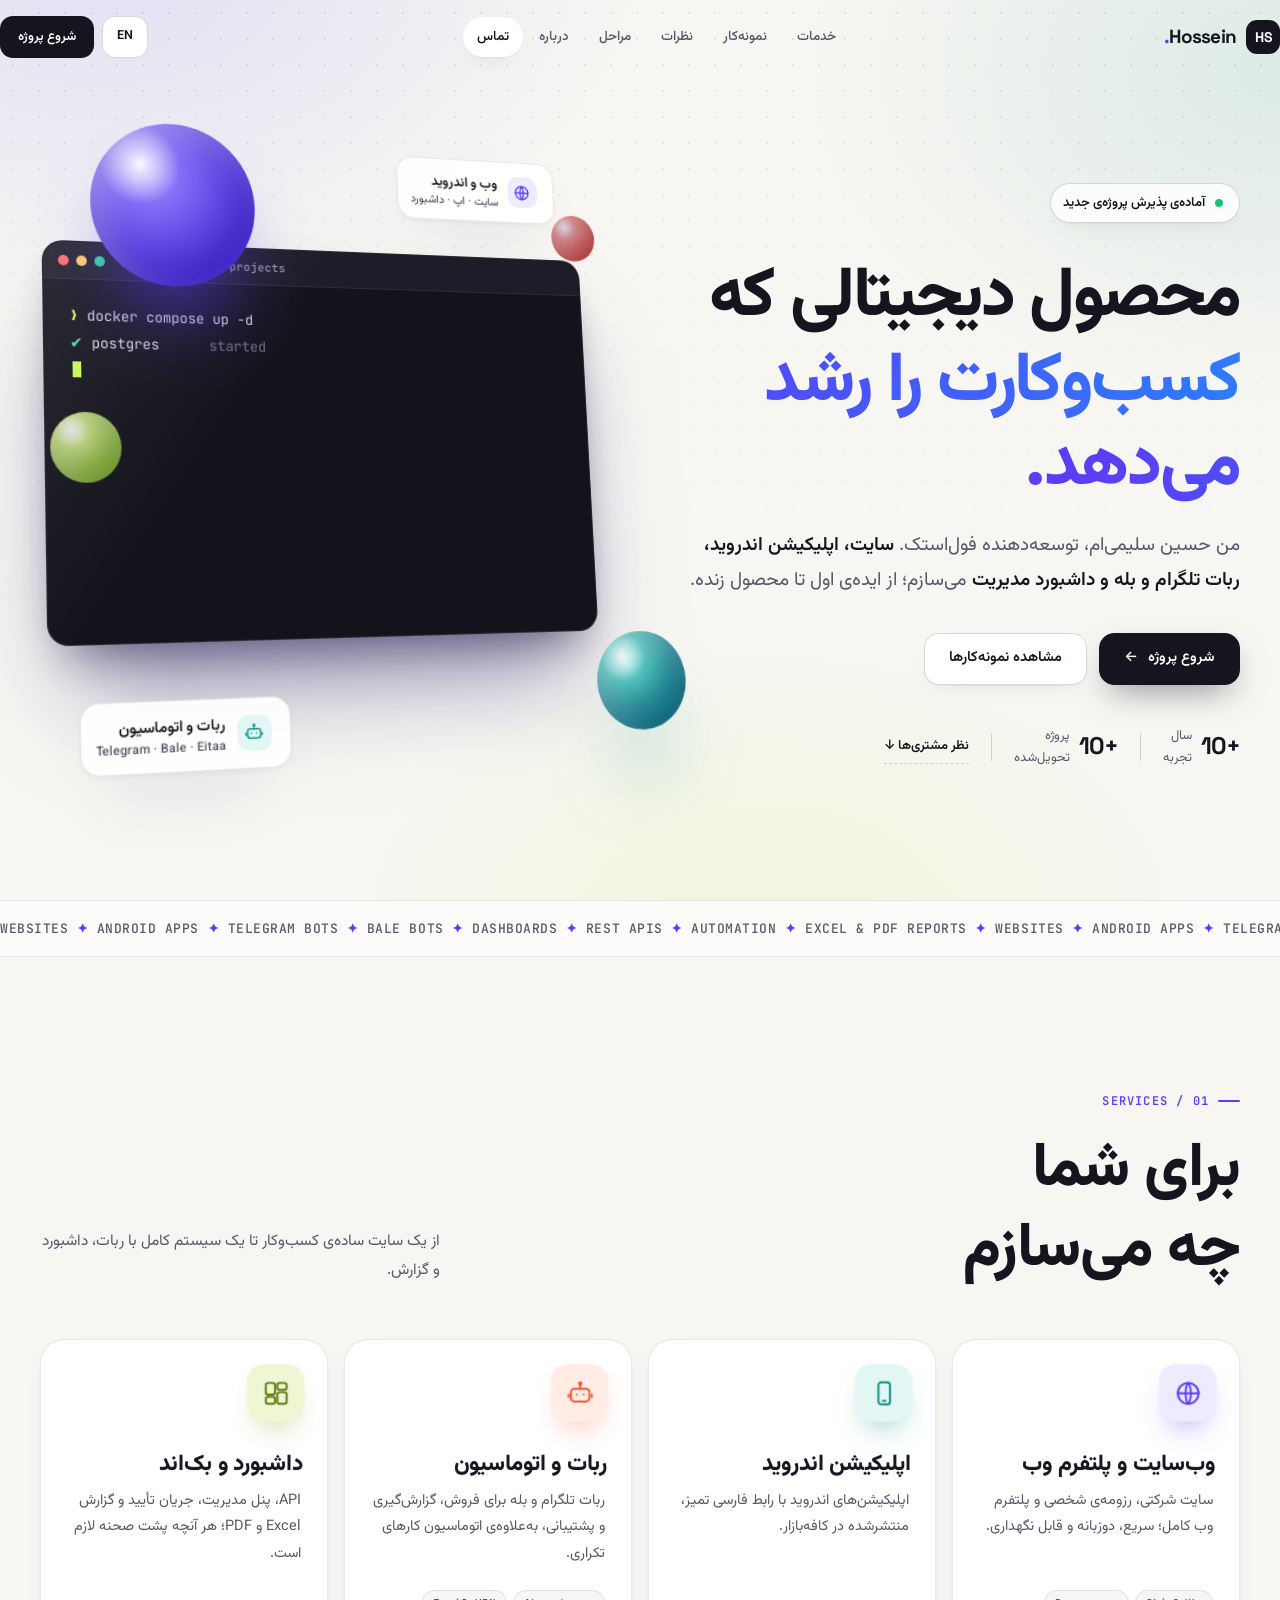
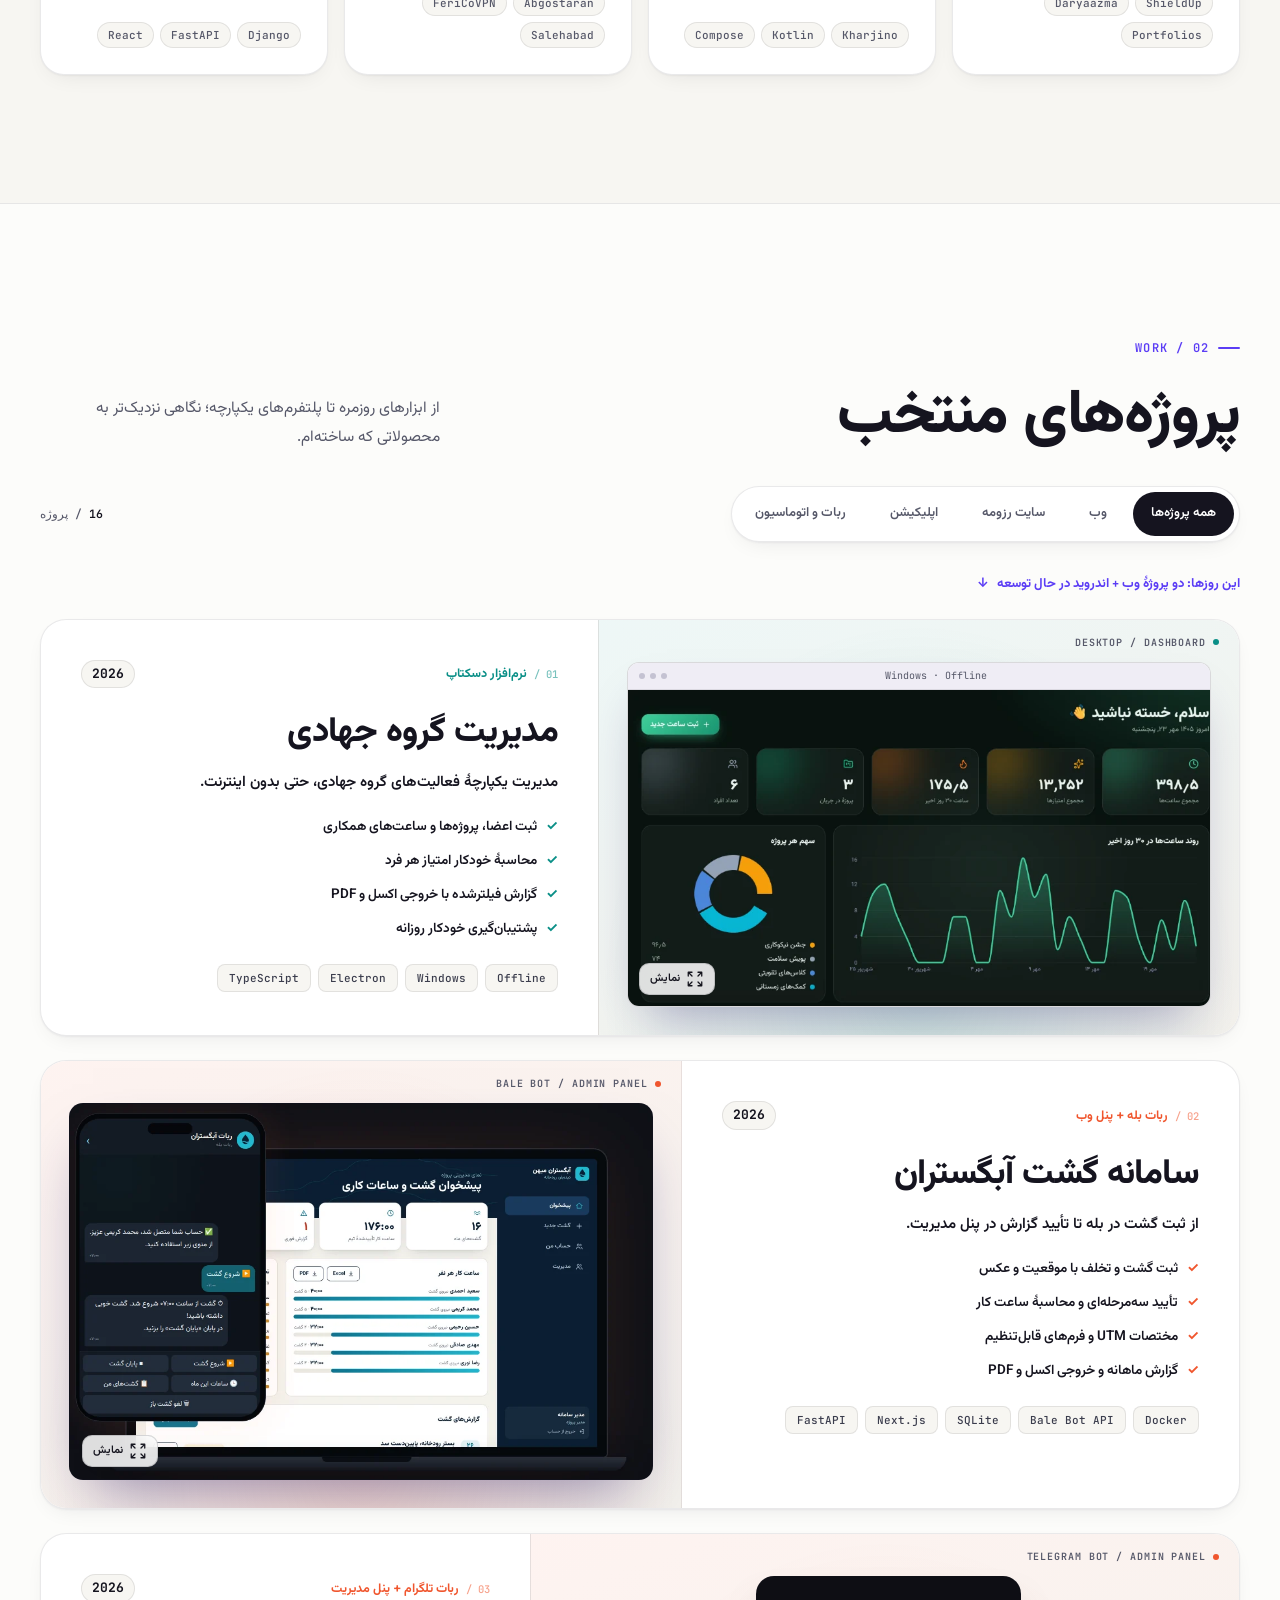
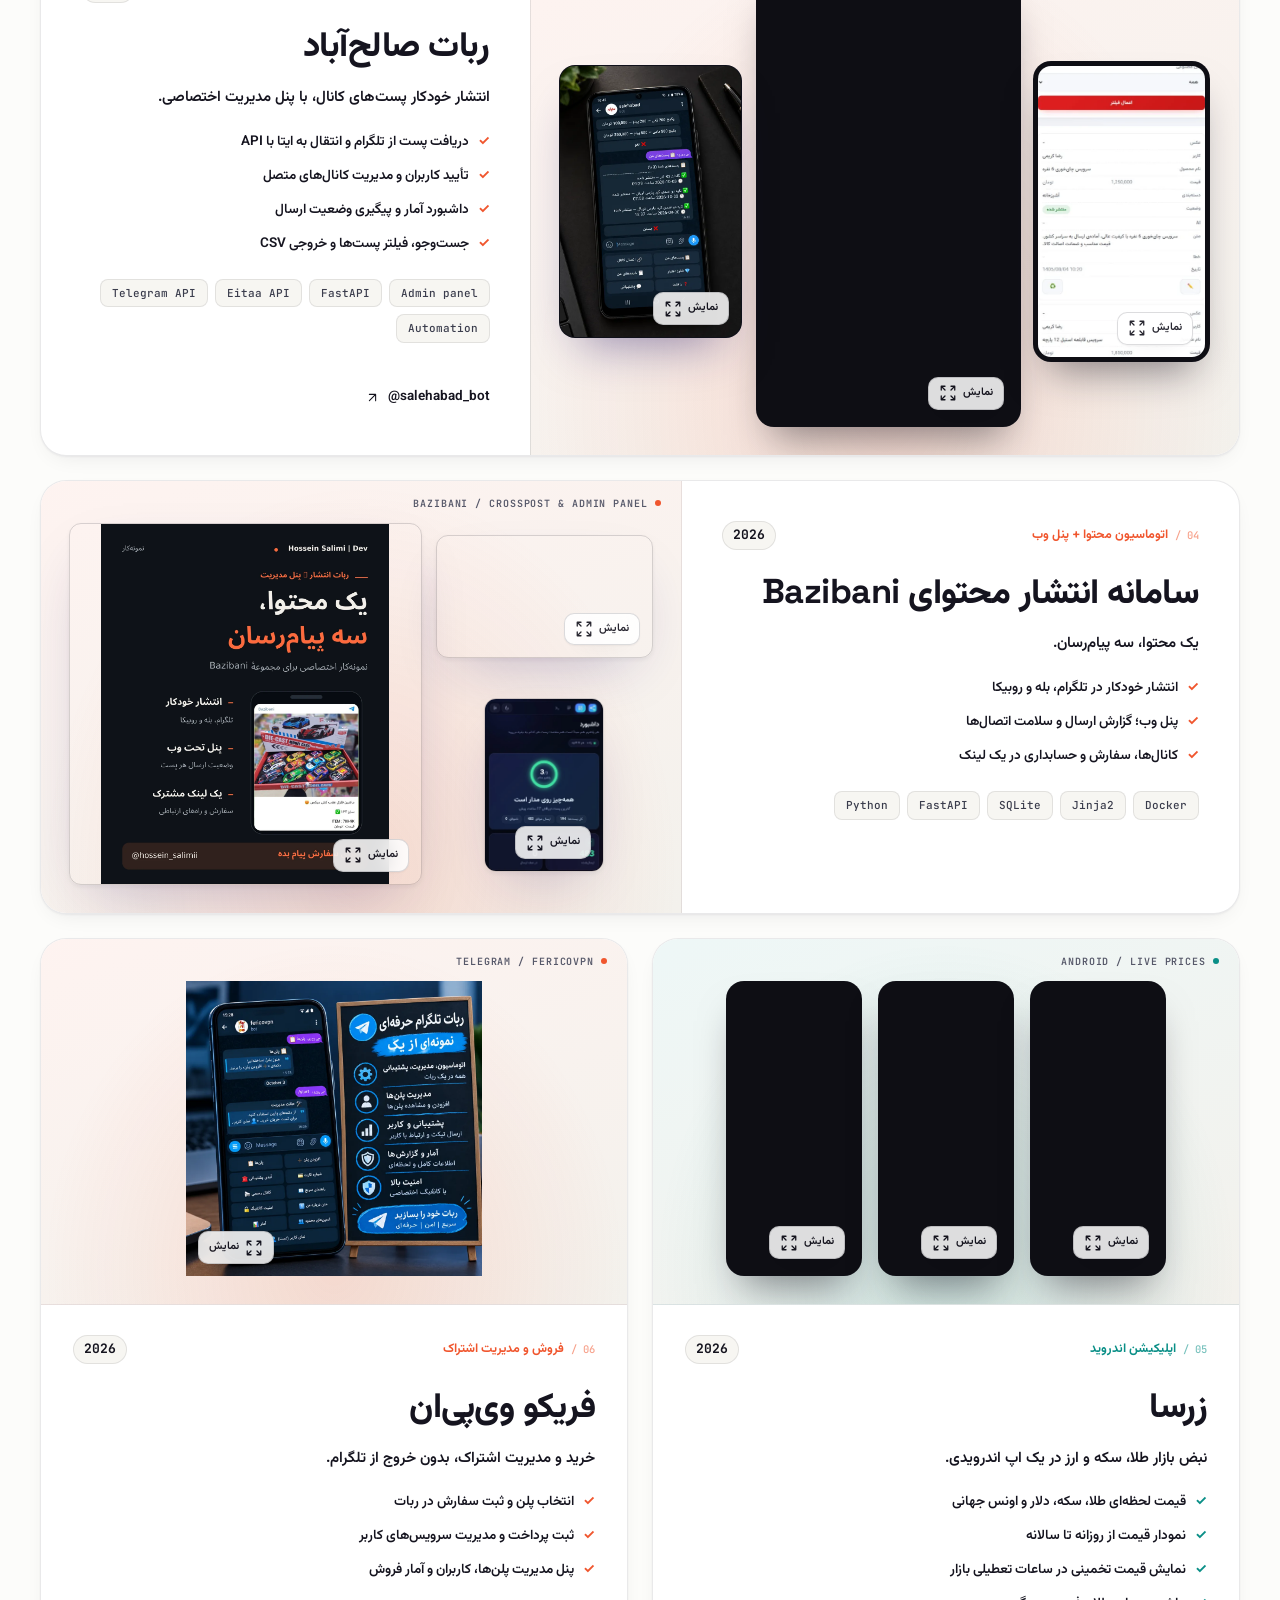
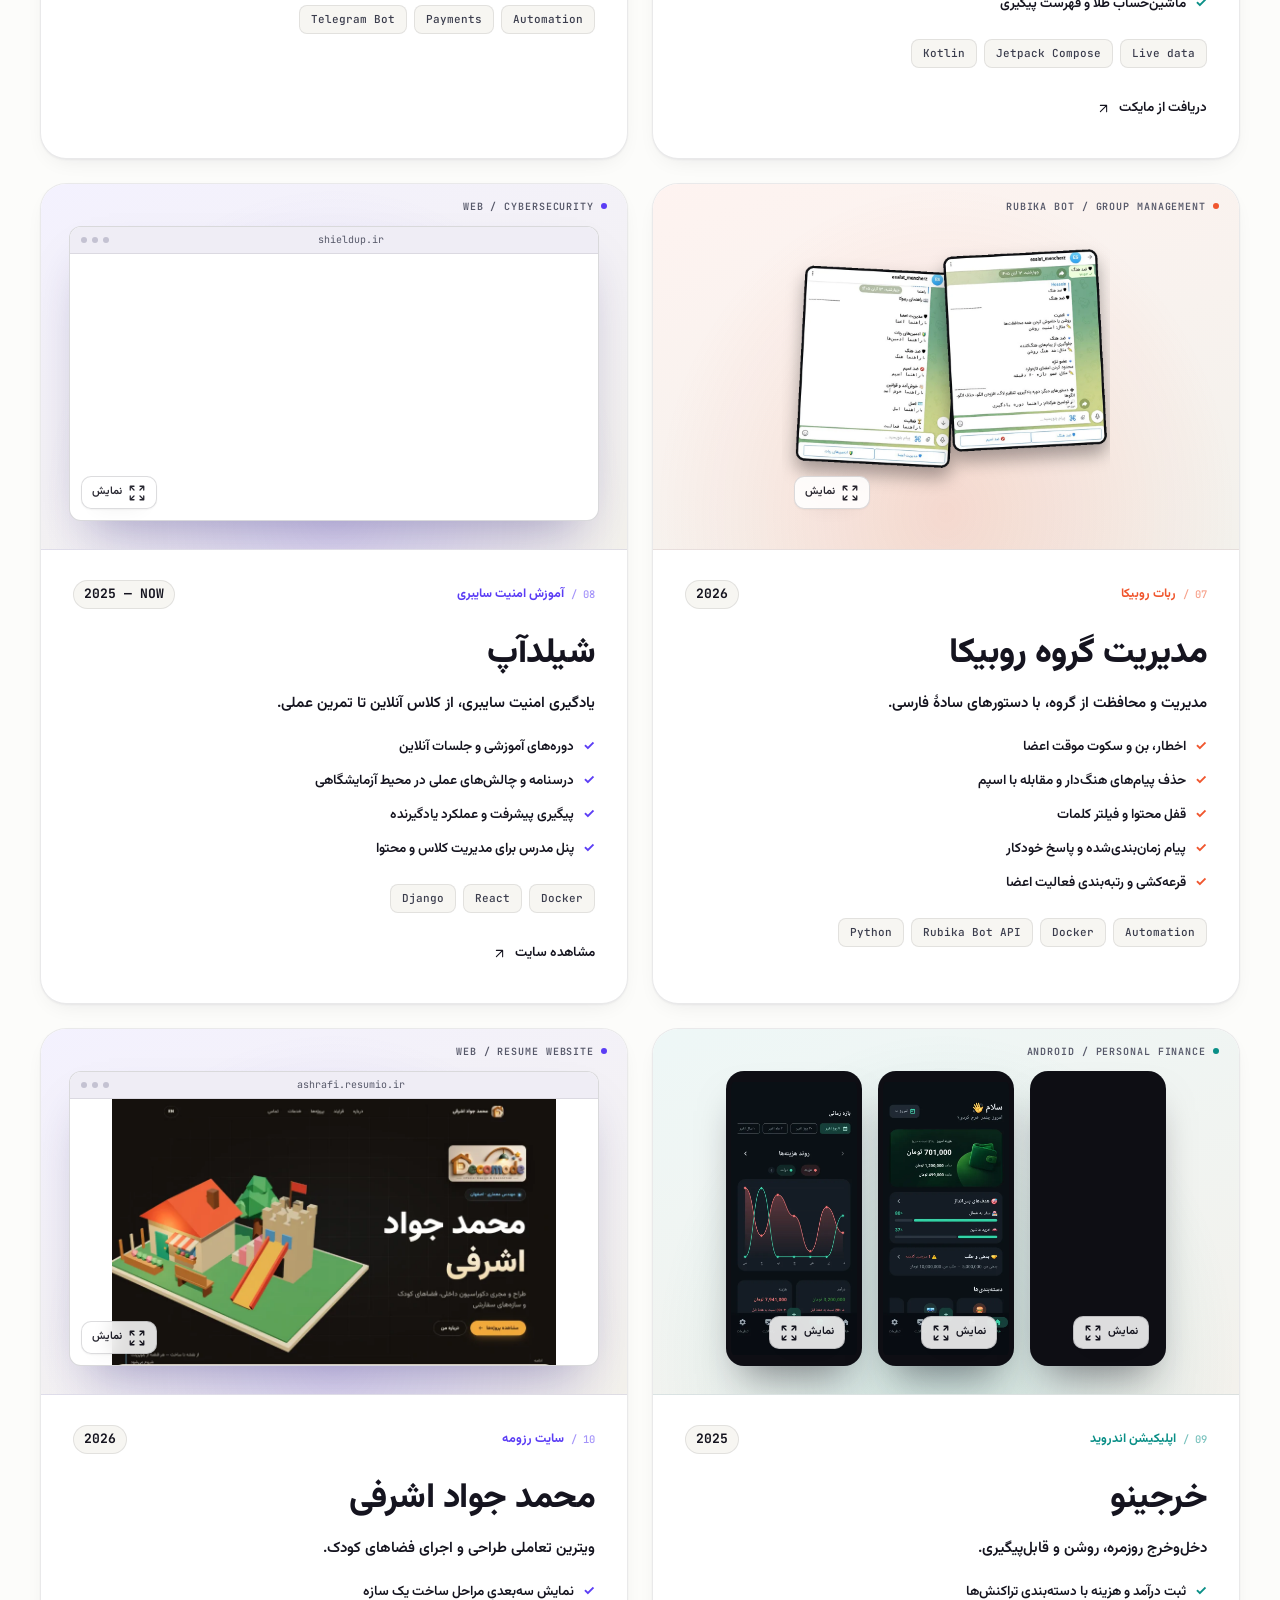
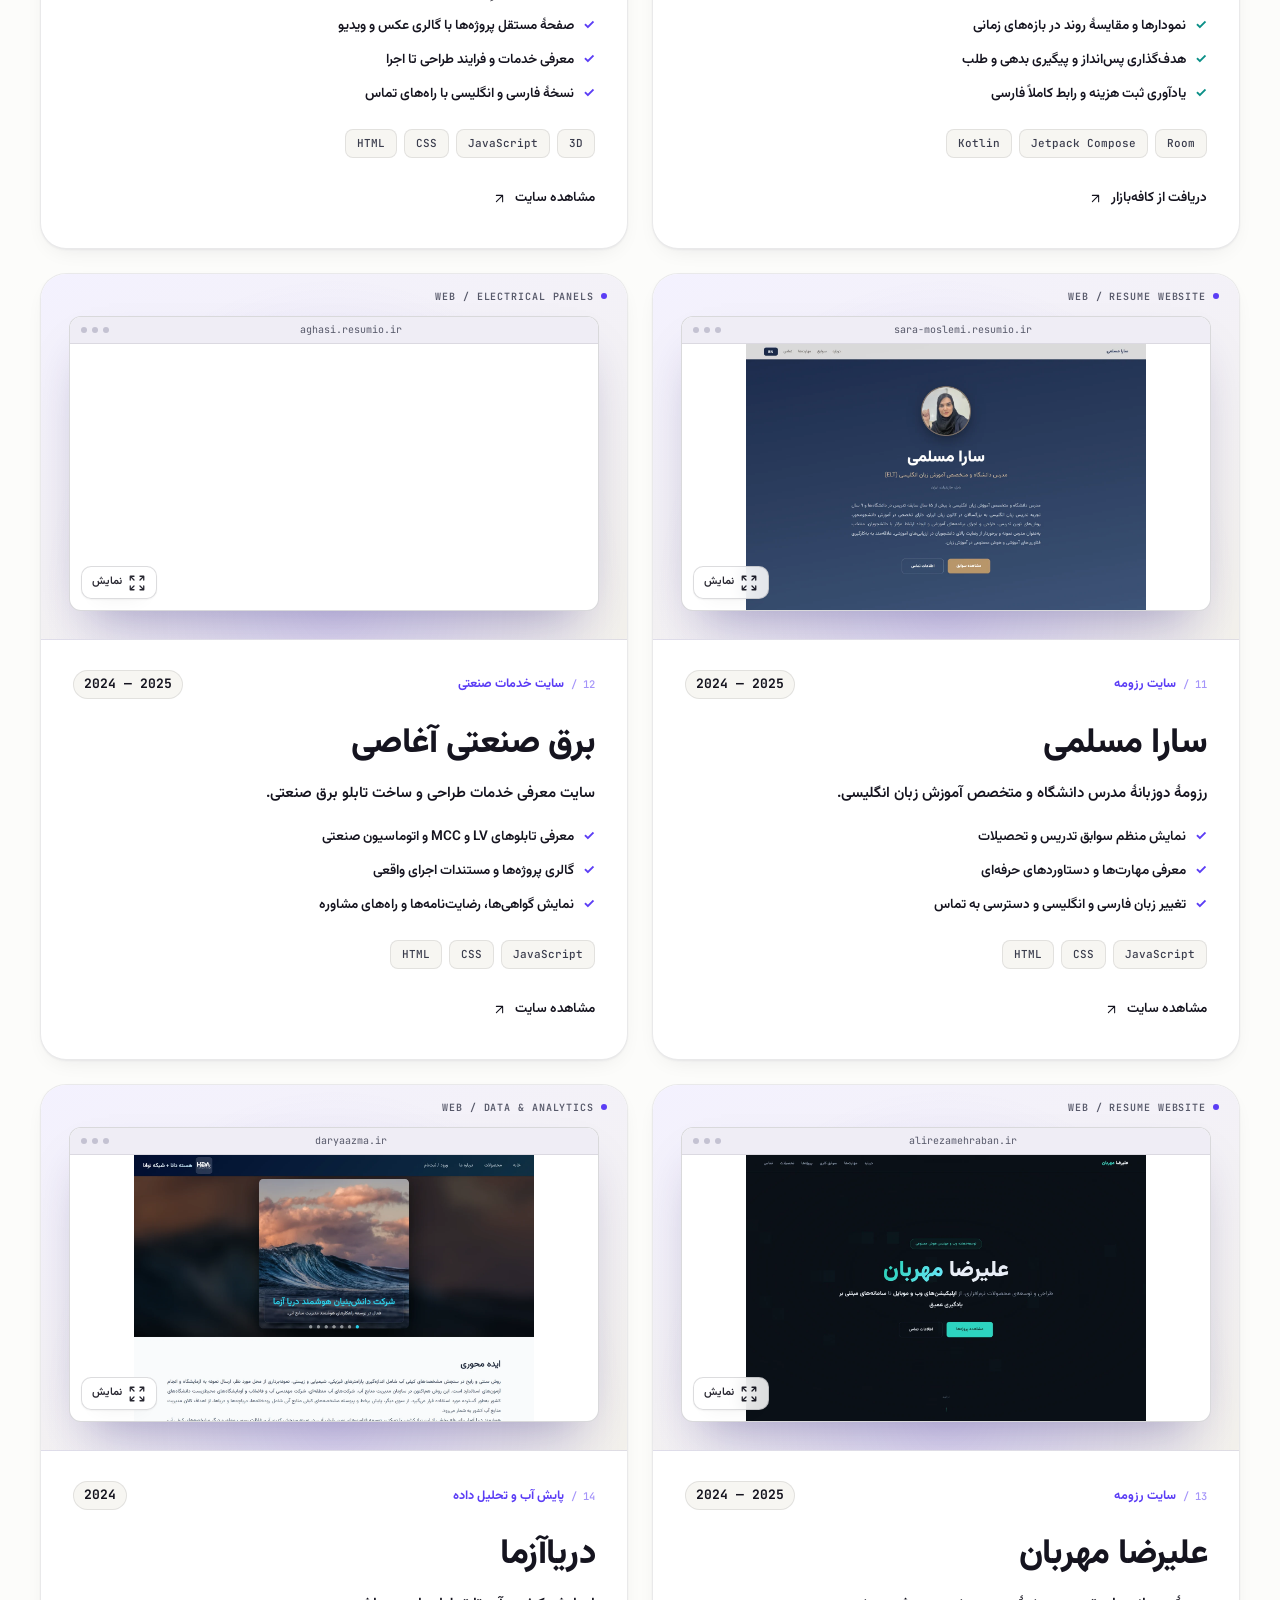
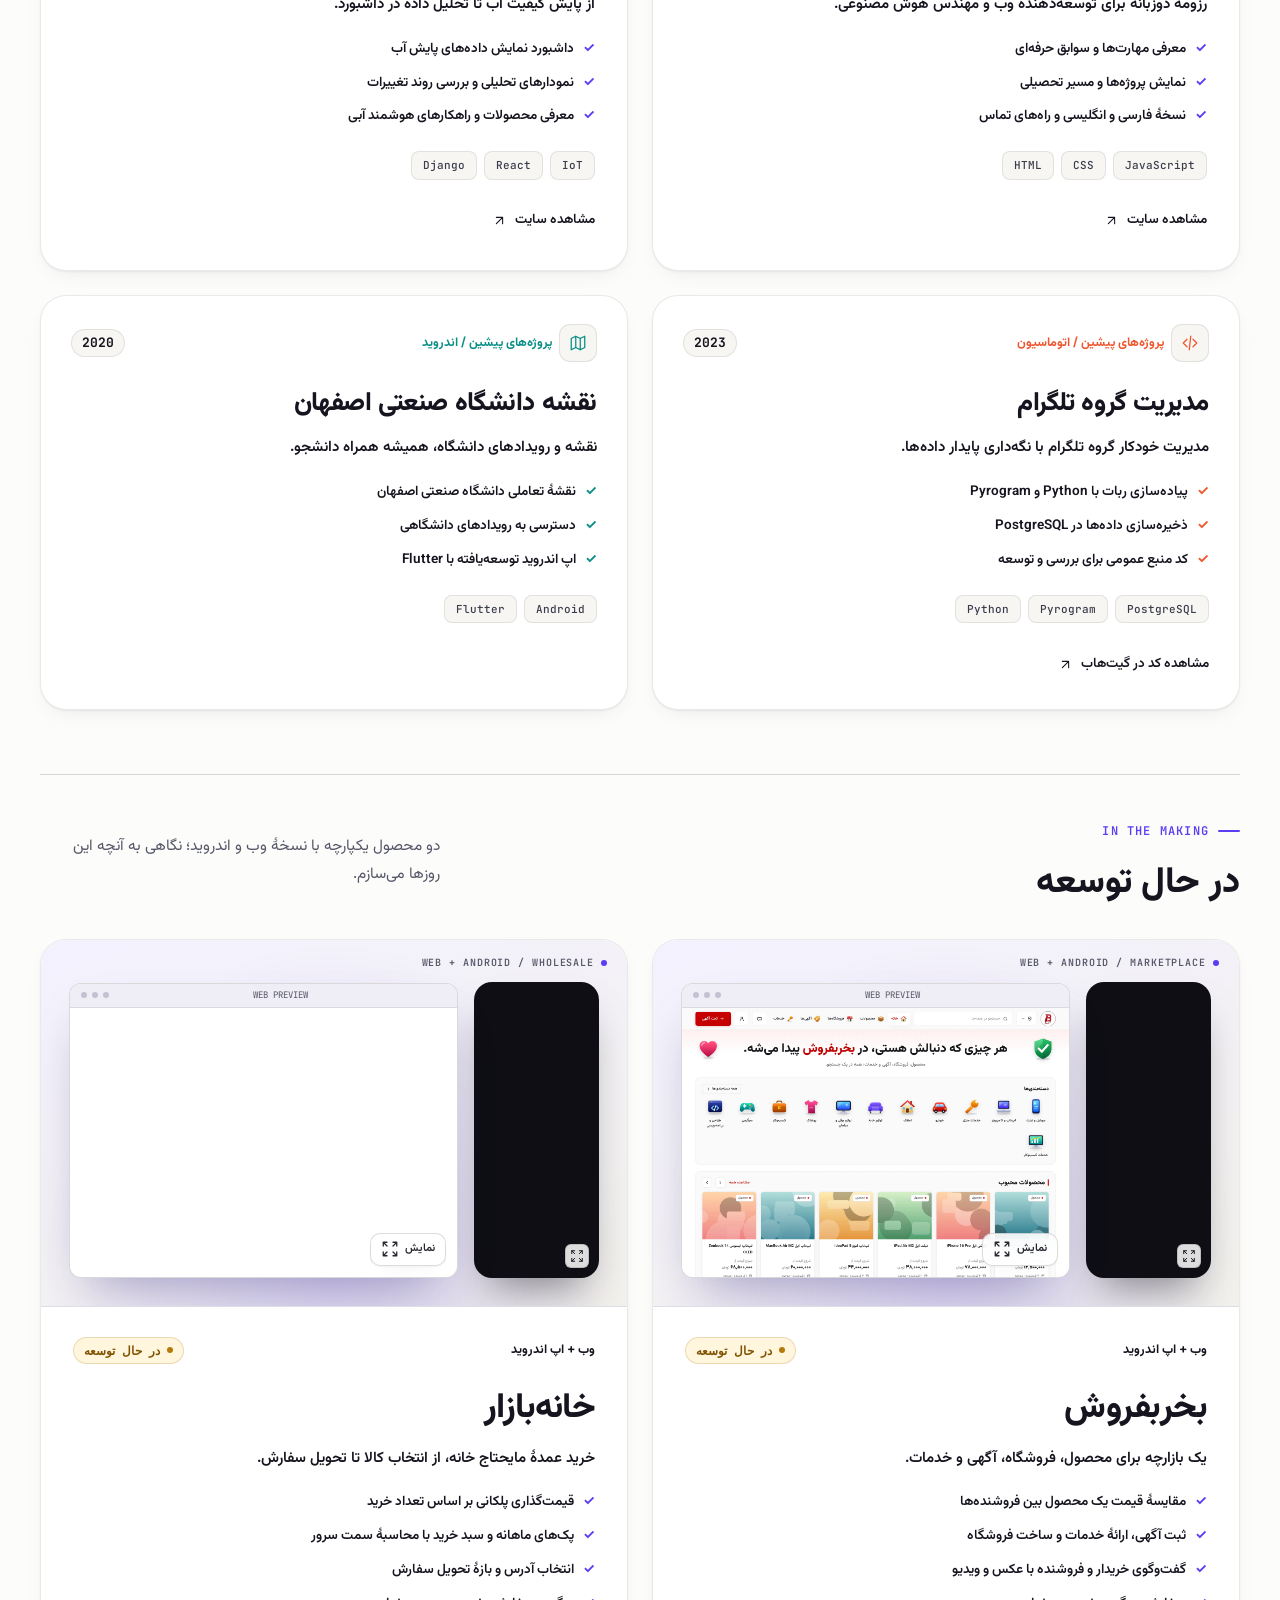
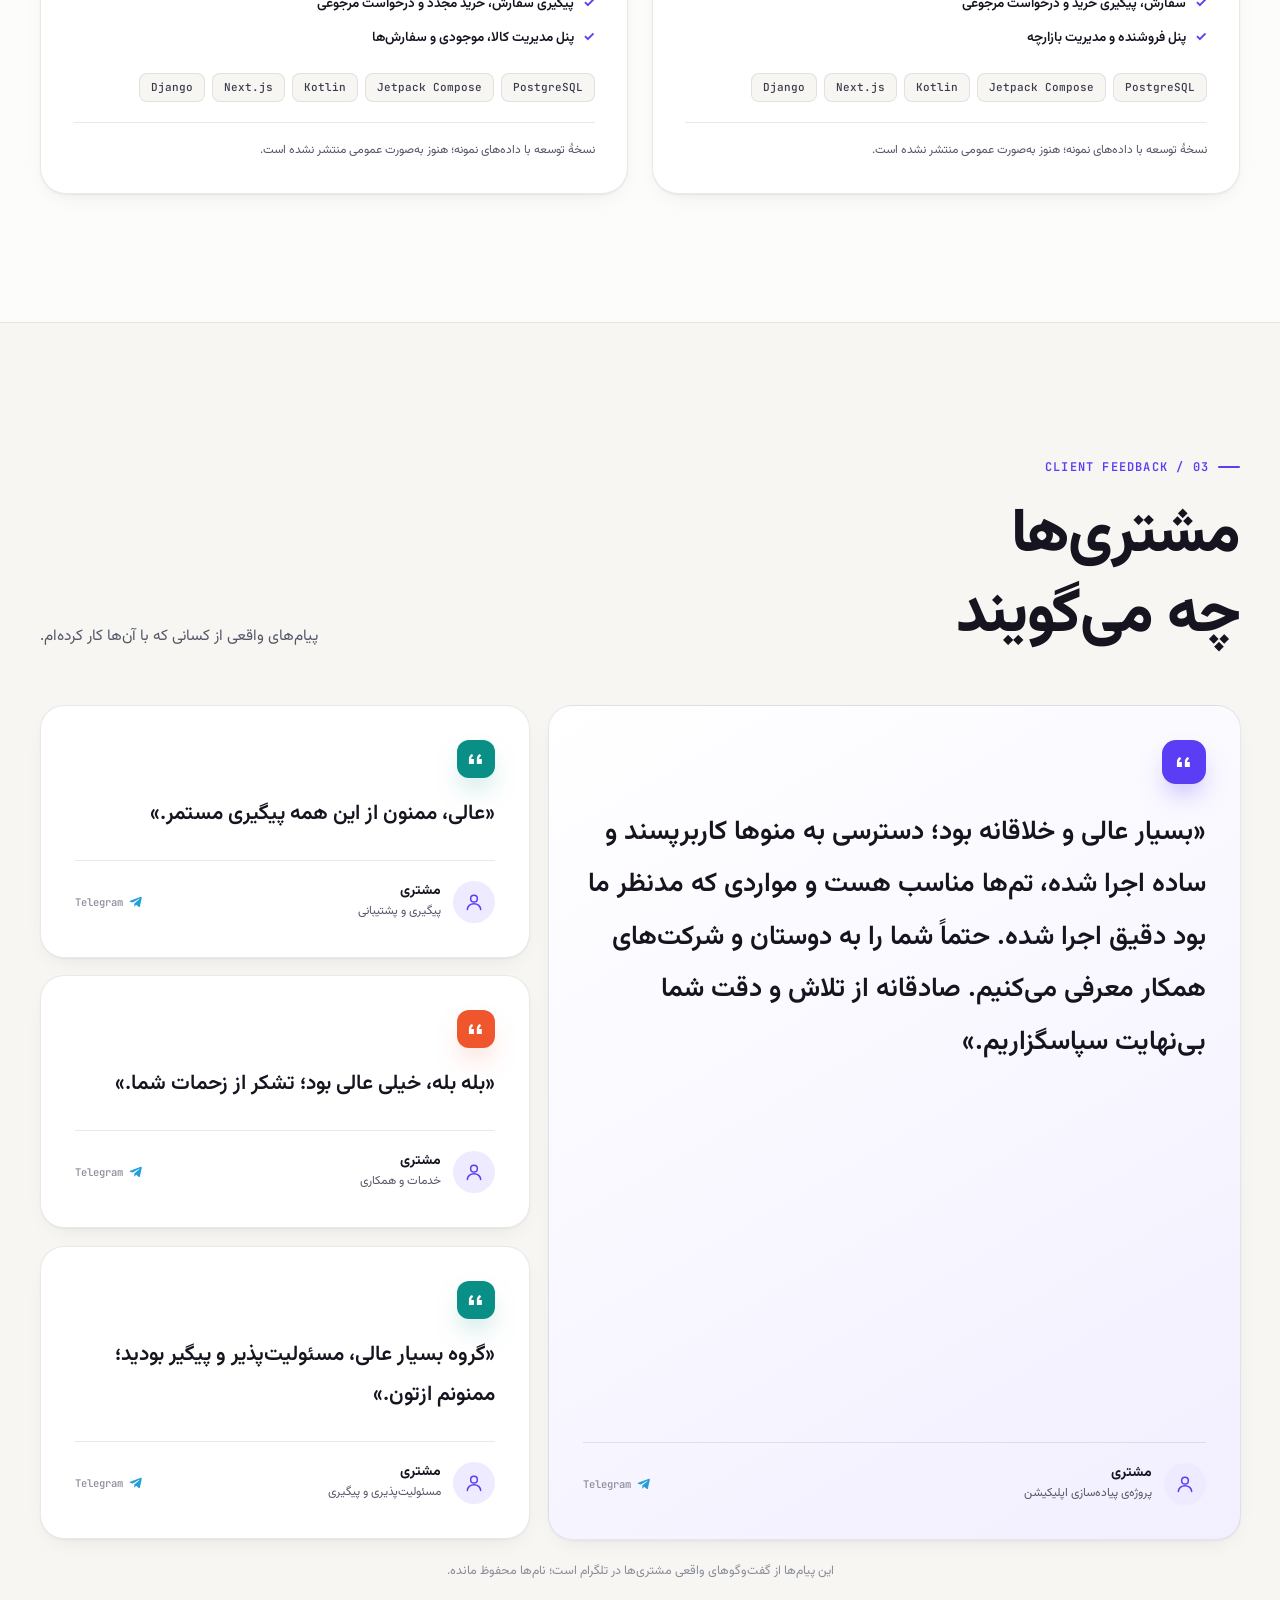
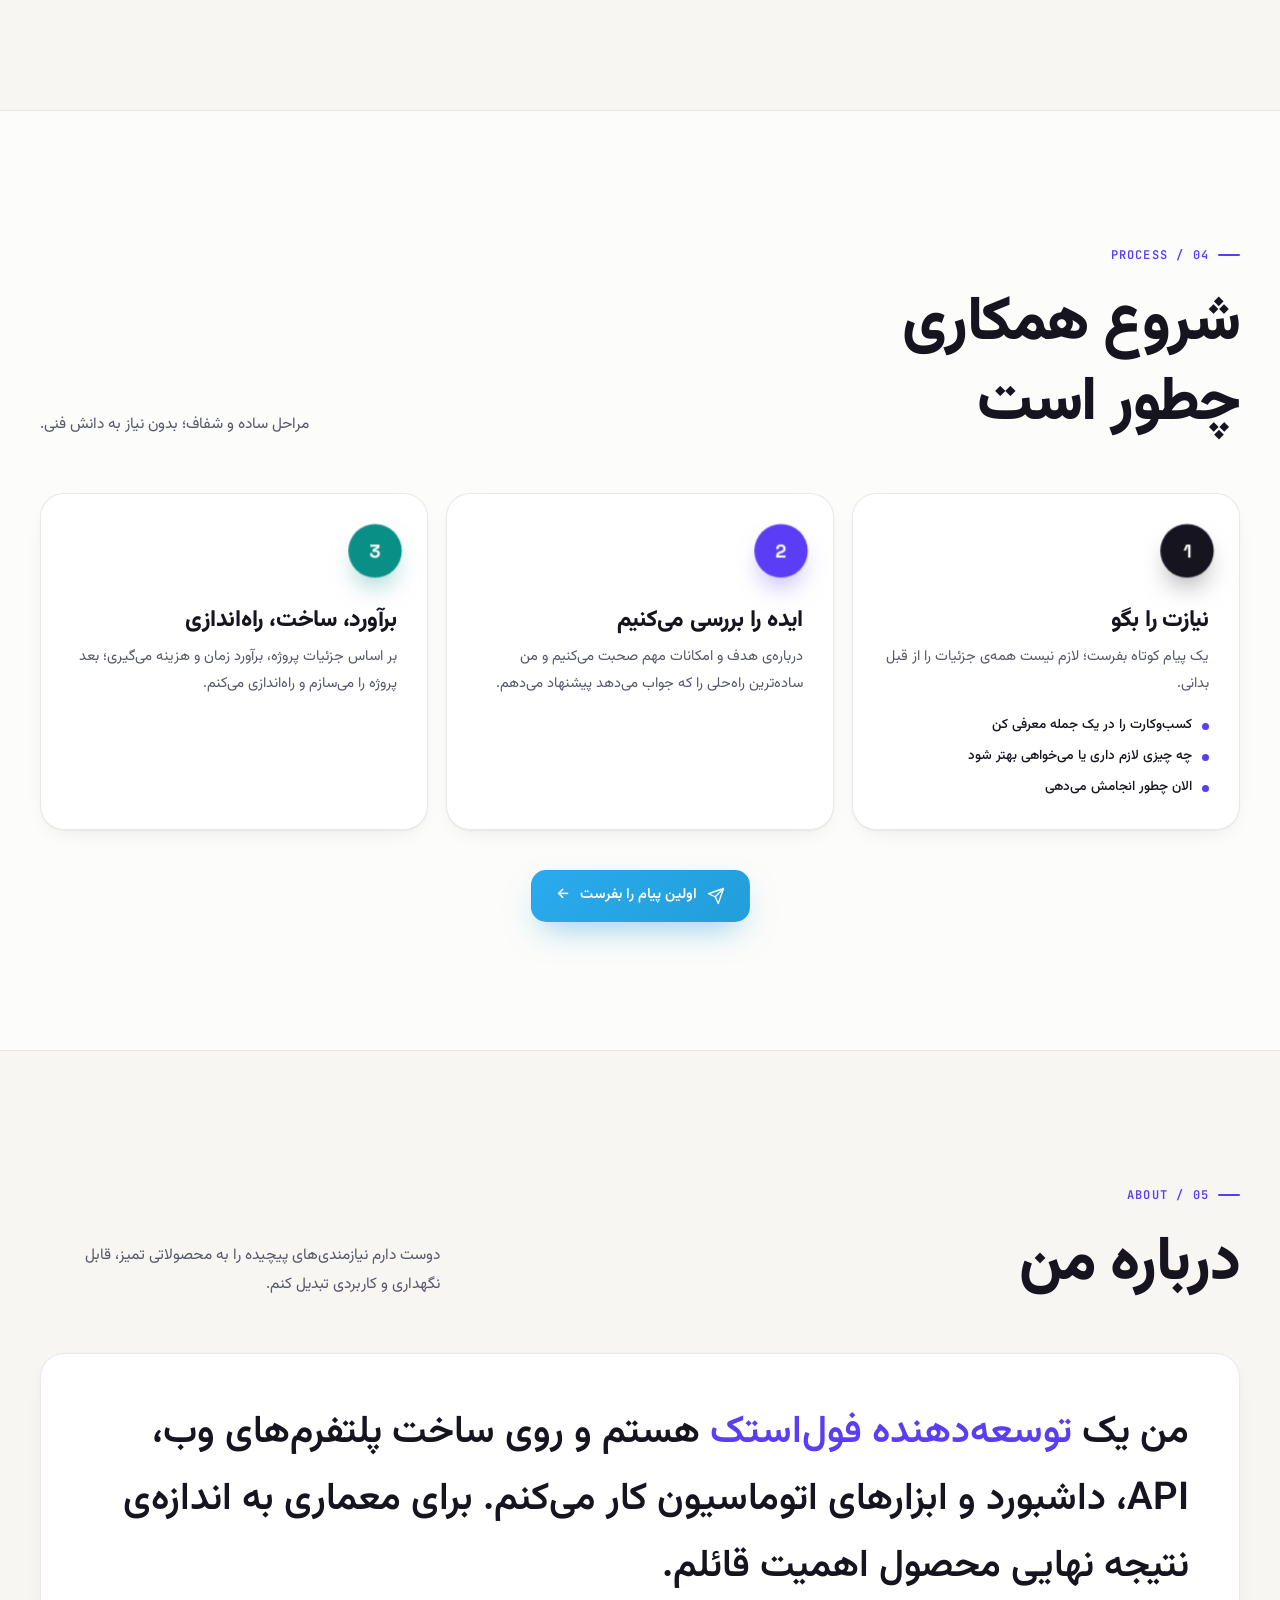
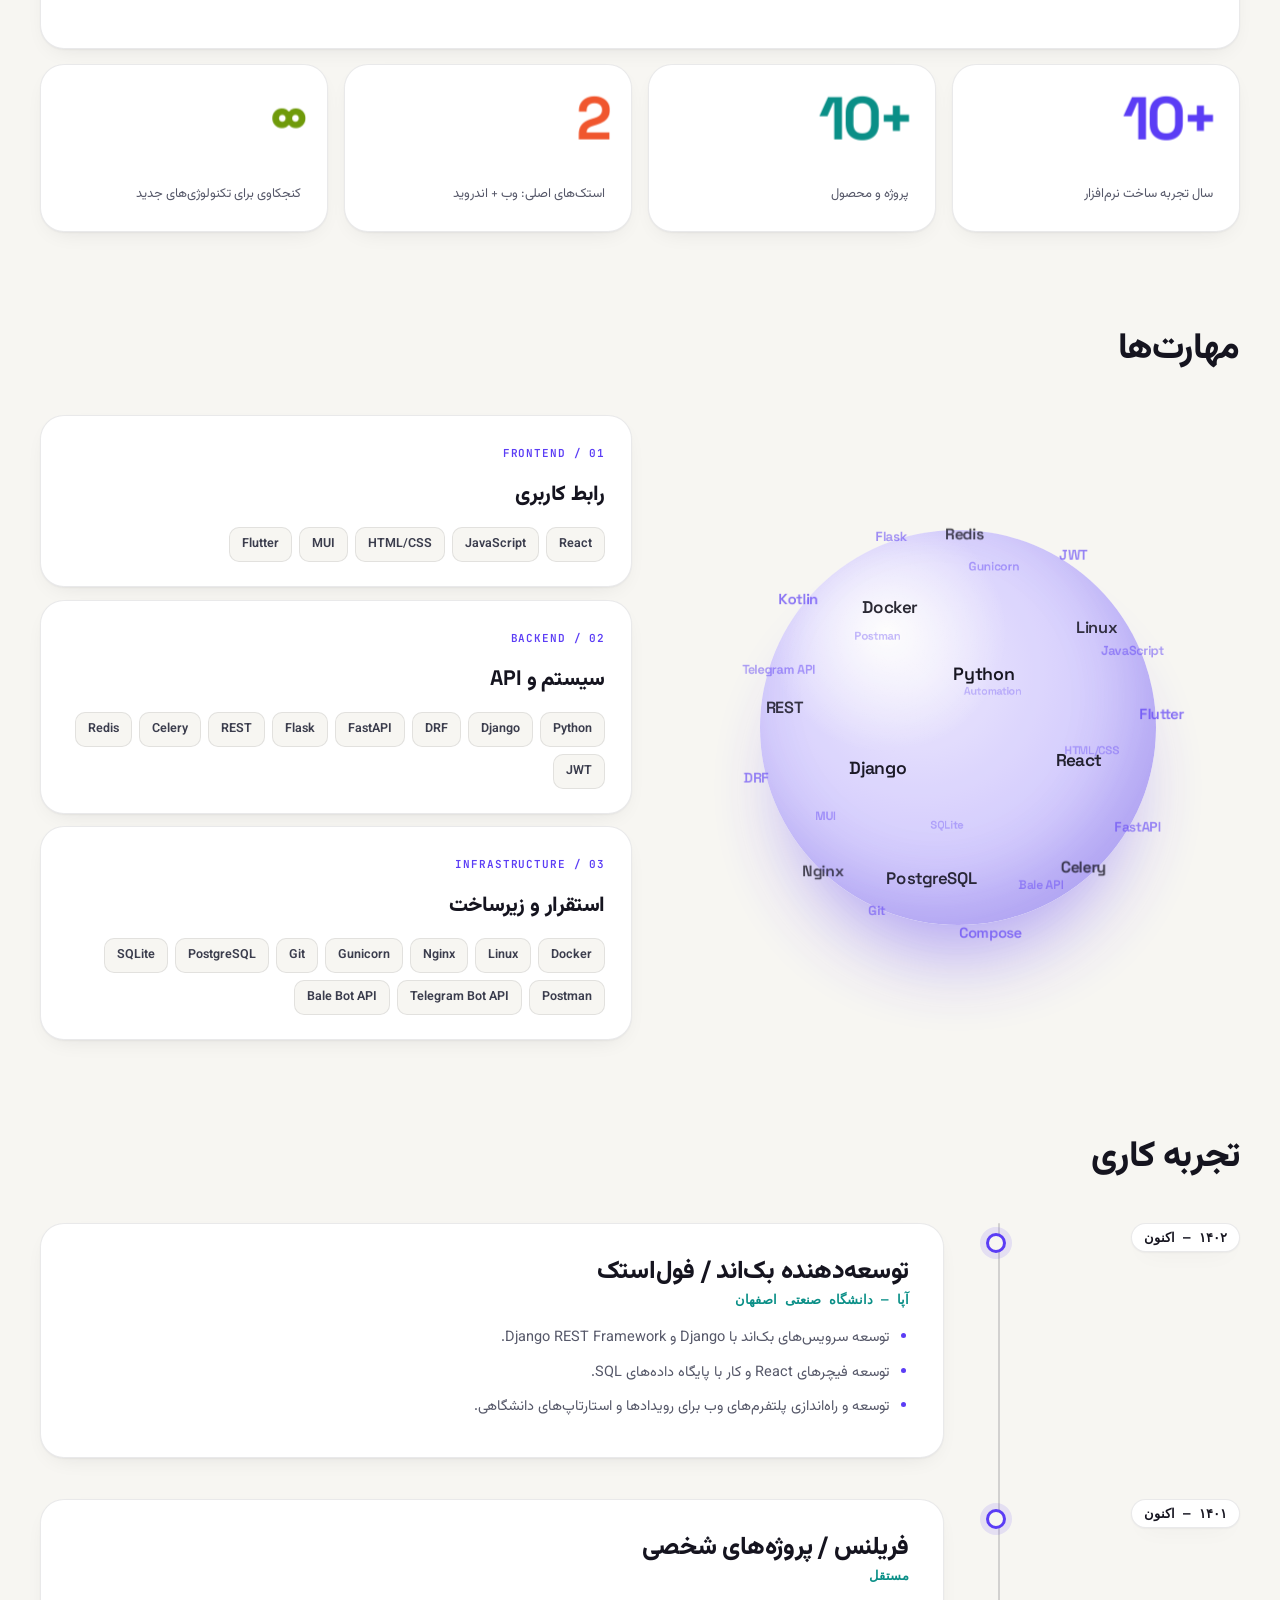
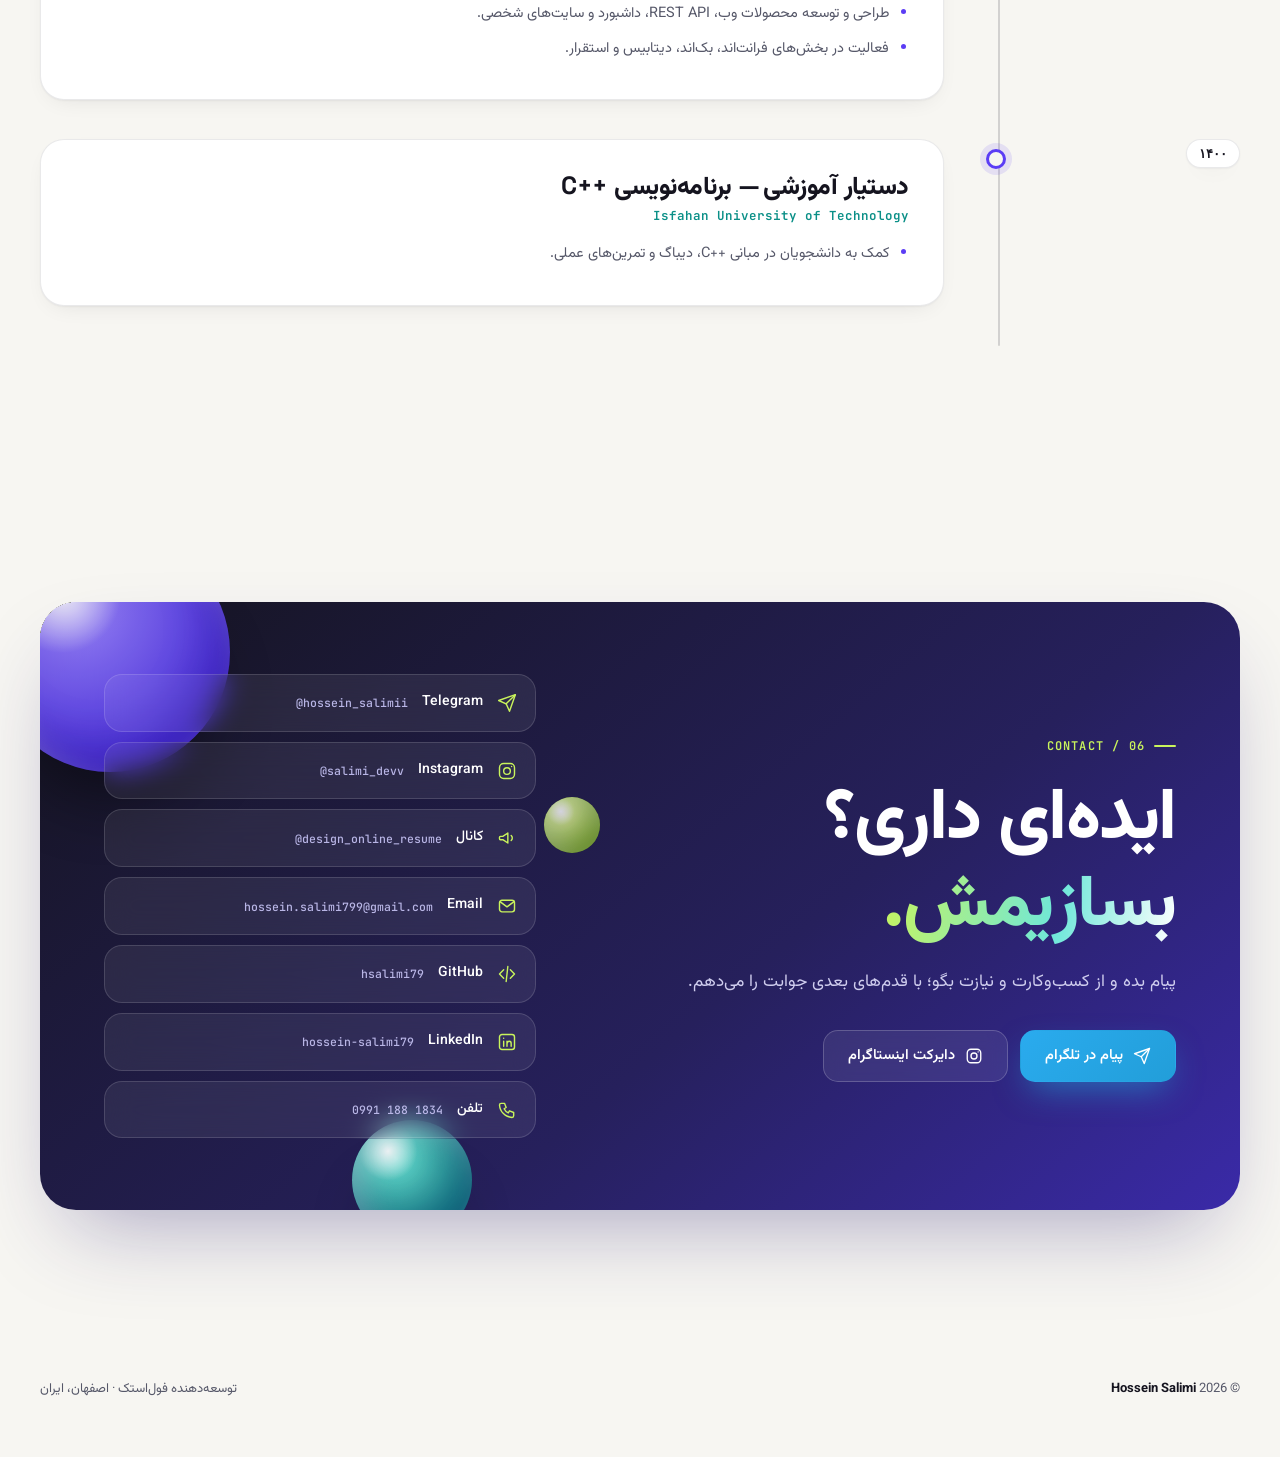
==== commit e6c9cea7: "Show ongoing web and Android projects with real previews" ====
--- a/index.html
+++ b/index.html
@@ -227,6 +227,28 @@
 .project-features{display:grid;gap:9px;margin-top:16px;font-size:13.5px;font-weight:600;line-height:1.85;list-style:none}
 .project-features li{position:relative;padding-inline-start:21px;overflow-wrap:anywhere}
 .project-features li:before{content:"✓";position:absolute;inset-inline-start:0;top:0;color:var(--pa);font-weight:700}
+.development-work{margin-top:64px;padding-top:40px;border-top:1px solid var(--line2);scroll-margin-top:100px}
+.development-jump{display:inline-flex;align-items:center;gap:8px;margin-bottom:24px;color:var(--violet);font-size:13px;font-weight:700;text-underline-offset:4px}
+.development-jump:hover{text-decoration:underline}
+.development-work .section-head{align-items:center;margin-bottom:28px}
+.development-title{font-family:var(--display);font-size:clamp(26px,3vw,36px);line-height:1.4;letter-spacing:-.025em}
+.fa .development-title{font-weight:800;letter-spacing:0}
+.development-state{display:inline-flex;align-items:center;gap:7px;border:1px solid rgba(154,101,0,.2);border-radius:99px;padding:5px 10px;background:#fff6dd;color:#805300;font-size:11.5px;font-weight:700;white-space:nowrap}
+.development-state:before{content:"";width:6px;height:6px;flex-shrink:0;border-radius:50%;background:#b67a0c}
+.development-project{--pa:var(--violet)}
+.development-project .project-top{flex-wrap:wrap;align-items:center}
+.development-project .project-type{color:var(--ink)}
+.development-preview{display:grid;grid-template-columns:minmax(0,1fr) minmax(0,.32fr);align-items:center;gap:16px;width:100%;height:100%;min-height:0;direction:ltr}
+.development-preview .browser-frame{display:grid;grid-template-rows:24px minmax(0,1fr);min-width:0}
+.development-preview .browser-chrome{height:24px}
+.development-preview .browser-chrome span{font-size:9px}
+.development-project .project-visual .development-preview .phone-preview{width:auto;max-width:100%;height:100%;max-height:100%;aspect-ratio:9/20;transform:none;justify-self:center}
+.development-preview .phone-preview .media-button,.development-preview .phone-preview .shot{height:100%}
+.development-preview .phone-preview .zoom-hint{padding:4px;bottom:5px;inset-inline-end:5px;border-radius:6px}
+.development-preview .phone-preview .zoom-hint>span{display:none}
+.development-preview .phone-preview .work-icon{width:14px;height:14px}
+.development-note{margin-top:20px;padding-top:16px;border-top:1px solid var(--line);color:var(--muted);font-size:12px;line-height:1.85}
+@media(max-width:760px){.development-work{margin-top:44px;padding-top:30px}.development-preview{gap:10px}.development-preview .browser-chrome{padding-inline:7px}.development-preview .browser-chrome span{font-size:8px}.development-preview .browser-chrome i{width:4px;height:4px}}
 .tags{display:flex;flex-wrap:wrap;gap:7px;margin-top:22px;direction:ltr;justify-content:flex-start}
 [dir=rtl] .tags{justify-content:flex-end}
 .tag{border:1px solid var(--line);background:var(--bg);padding:5px 11px;border-radius:8px;color:#3b3d4d;font:500 11px/1.5 var(--mono)}
@@ -557,6 +579,7 @@
 <div class="container">
 <div class="section-head rv"><div><span class="eyebrow">02 / WORK</span><h2 id="work-title" class="section-title" data-en="Selected work" data-fa="پروژه‌های منتخب">پروژه‌های منتخب</h2></div><p class="section-note" data-en="From everyday tools to connected platforms. A closer look at what I build." data-fa="از ابزارهای روزمره تا پلتفرم‌های یکپارچه؛ نگاهی نزدیک‌تر به محصولاتی که ساخته‌ام.">از ابزارهای روزمره تا پلتفرم‌های یکپارچه؛ نگاهی نزدیک‌تر به محصولاتی که ساخته‌ام.</p></div>
 <div class="work-toolbar"><div class="work-filters" role="group" aria-label="Filter projects"><button type="button" class="work-filter" data-filter="all" aria-pressed="true" aria-controls="project-grid" data-en="All work" data-fa="همه پروژه‌ها">همه پروژه‌ها</button><button type="button" class="work-filter" data-filter="web" aria-pressed="false" aria-controls="project-grid" data-en="Web" data-fa="وب">وب</button><button type="button" class="work-filter" data-filter="resume" aria-pressed="false" aria-controls="project-grid" data-en="Resume websites" data-fa="سایت رزومه">سایت رزومه</button><button type="button" class="work-filter" data-filter="apps" aria-pressed="false" aria-controls="project-grid" data-en="Apps" data-fa="اپلیکیشن">اپلیکیشن</button><button type="button" class="work-filter" data-filter="bots" aria-pressed="false" aria-controls="project-grid" data-en="Bots & automation" data-fa="ربات و اتوماسیون">ربات و اتوماسیون</button></div><span class="work-count" role="status" aria-live="polite"><b id="work-count">16</b> / <span data-en="PROJECTS" data-fa="پروژه">پروژه</span></span></div>
+<a class="development-jump" href="#in-development"><span data-en="Also building: two web + Android products" data-fa="این روزها: دو پروژهٔ وب + اندروید در حال توسعه">این روزها: دو پروژهٔ وب + اندروید در حال توسعه</span><span aria-hidden="true">↓</span></a>
 <div class="projects" id="project-grid">
 <article class="project featured rv" data-category="apps">
 <div class="project-visual"><span class="visual-label">DESKTOP / DASHBOARD</span><button class="media-button" type="button" data-gallery="volunteer" data-image="images/kheyrie-dashboard.webp" data-caption="Volunteer Group Manager — dashboard" aria-label="View Volunteer Group Manager — dashboard"><div class="browser-frame"><div class="browser-chrome"><i></i><i></i><i></i><span>Windows · Offline</span></div><img class="shot" src="images/kheyrie-dashboard.webp" alt="Volunteer Group Manager — dashboard" loading="lazy" decoding="async"></div><span class="zoom-hint"><svg class="work-icon" aria-hidden="true"><use href="#wi-expand"></use></svg><span data-en="View" data-fa="نمایش">نمایش</span></span></button></div>
@@ -685,7 +708,26 @@
 
 <div class="tags"><span class="tag">Flutter</span><span class="tag">Android</span></div>
 </div></article>
-</div></div>
+</div>
+<div class="development-work" id="in-development" role="region" aria-labelledby="development-title">
+<div class="section-head rv"><div><span class="eyebrow">IN THE MAKING</span><h3 id="development-title" class="development-title" data-en="Currently building" data-fa="در حال توسعه">در حال توسعه</h3></div><p class="section-note" data-en="Two connected web and Android products. A look at what I’m building now." data-fa="دو محصول یکپارچه با نسخهٔ وب و اندروید؛ نگاهی به آنچه این روزها می‌سازم.">دو محصول یکپارچه با نسخهٔ وب و اندروید؛ نگاهی به آنچه این روزها می‌سازم.</p></div>
+<div class="projects development-grid"><article id="project-bokharbefroosh" class="project development-project rv">
+<div class="project-visual"><span class="visual-label">WEB + ANDROID / MARKETPLACE</span><div class="development-preview"><button class="media-button development-web" type="button" data-gallery="bokharbefroosh" data-image="images/bokharbefroosh-web.webp" data-caption="Bokharbefroosh — development website, sample data" aria-label="View Bokharbefroosh — development website, sample data"><div class="browser-frame"><div class="browser-chrome"><i></i><i></i><i></i><span>WEB PREVIEW</span></div><img class="shot" src="images/bokharbefroosh-web.webp" width="2880" height="2000" alt="Bokharbefroosh — development website, sample data" loading="lazy" decoding="async"></div><span class="zoom-hint"><svg class="work-icon" aria-hidden="true"><use href="#wi-expand"></use></svg><span data-en="View" data-fa="نمایش">نمایش</span></span></button><div class="phone-preview"><button class="media-button development-app" type="button" data-gallery="bokharbefroosh" data-image="images/bokharbefroosh-app.webp" data-caption="Bokharbefroosh — native Android app, development preview" aria-label="View Bokharbefroosh — native Android app, development preview"><img class="shot" src="images/bokharbefroosh-app.webp" width="1080" height="2400" alt="Bokharbefroosh — native Android app, development preview" loading="lazy" decoding="async"><span class="zoom-hint"><svg class="work-icon" aria-hidden="true"><use href="#wi-expand"></use></svg><span data-en="View" data-fa="نمایش">نمایش</span></span></button></div></div><button class="media-button sr-only-btn" type="button" data-gallery="bokharbefroosh" data-image="images/bokharbefroosh-product.webp" data-caption="Bokharbefroosh — product detail, development preview" aria-label="View Bokharbefroosh — product detail, development preview"><img class="shot" src="images/bokharbefroosh-product.webp" alt="Bokharbefroosh — product detail, development preview" loading="lazy" decoding="async"></button></div>
+<div class="project-body"><div class="project-top"><span class="project-type" data-en="Website + Android app" data-fa="وب + اپ اندروید">وب + اپ اندروید</span><span class="development-state" data-en="In development" data-fa="در حال توسعه">در حال توسعه</span></div>
+<h3 data-en="Bokharbefroosh" data-fa="بخربفروش">بخربفروش</h3><p class="project-intro" data-en="Products, stores, classifieds and services in one marketplace." data-fa="یک بازارچه برای محصول، فروشگاه، آگهی و خدمات.">یک بازارچه برای محصول، فروشگاه، آگهی و خدمات.</p>
+<ul class="project-features"><li data-en="Compare product offers from multiple sellers" data-fa="مقایسهٔ قیمت یک محصول بین فروشنده‌ها">مقایسهٔ قیمت یک محصول بین فروشنده‌ها</li><li data-en="Publish listings, offer services and create a store" data-fa="ثبت آگهی، ارائهٔ خدمات و ساخت فروشگاه">ثبت آگهی، ارائهٔ خدمات و ساخت فروشگاه</li><li data-en="Buyer–seller chat with photo and video attachments" data-fa="گفت‌وگوی خریدار و فروشنده با عکس و ویدیو">گفت‌وگوی خریدار و فروشنده با عکس و ویدیو</li><li data-en="Orders, purchase tracking and return requests" data-fa="سفارش، پیگیری خرید و درخواست مرجوعی">سفارش، پیگیری خرید و درخواست مرجوعی</li><li data-en="Seller tools and a marketplace administration panel" data-fa="پنل فروشنده و مدیریت بازارچه">پنل فروشنده و مدیریت بازارچه</li></ul>
+<div class="tags"><span class="tag">Django</span><span class="tag">Next.js</span><span class="tag">Kotlin</span><span class="tag">Jetpack Compose</span><span class="tag">PostgreSQL</span></div>
+<div class="development-note" data-en="Development build with sample data; not publicly released yet." data-fa="نسخهٔ توسعه با داده‌های نمونه؛ هنوز به‌صورت عمومی منتشر نشده است.">نسخهٔ توسعه با داده‌های نمونه؛ هنوز به‌صورت عمومی منتشر نشده است.</div>
+</div></article><article id="project-khanebazar" class="project development-project rv">
+<div class="project-visual"><span class="visual-label">WEB + ANDROID / WHOLESALE</span><div class="development-preview"><button class="media-button development-web" type="button" data-gallery="khanebazar" data-image="images/khanebazar-web.webp" data-caption="Khanebazar — development website, sample data" aria-label="View Khanebazar — development website, sample data"><div class="browser-frame"><div class="browser-chrome"><i></i><i></i><i></i><span>WEB PREVIEW</span></div><img class="shot" src="images/khanebazar-web.webp" width="2880" height="2000" alt="Khanebazar — development website, sample data" loading="lazy" decoding="async"></div><span class="zoom-hint"><svg class="work-icon" aria-hidden="true"><use href="#wi-expand"></use></svg><span data-en="View" data-fa="نمایش">نمایش</span></span></button><div class="phone-preview"><button class="media-button development-app" type="button" data-gallery="khanebazar" data-image="images/khanebazar-app.webp" data-caption="Khanebazar — native Android app, development preview" aria-label="View Khanebazar — native Android app, development preview"><img class="shot" src="images/khanebazar-app.webp" width="1080" height="2400" alt="Khanebazar — native Android app, development preview" loading="lazy" decoding="async"><span class="zoom-hint"><svg class="work-icon" aria-hidden="true"><use href="#wi-expand"></use></svg><span data-en="View" data-fa="نمایش">نمایش</span></span></button></div></div><button class="media-button sr-only-btn" type="button" data-gallery="khanebazar" data-image="images/khanebazar-product.webp" data-caption="Khanebazar — product detail, development preview" aria-label="View Khanebazar — product detail, development preview"><img class="shot" src="images/khanebazar-product.webp" alt="Khanebazar — product detail, development preview" loading="lazy" decoding="async"></button></div>
+<div class="project-body"><div class="project-top"><span class="project-type" data-en="Website + Android app" data-fa="وب + اپ اندروید">وب + اپ اندروید</span><span class="development-state" data-en="In development" data-fa="در حال توسعه">در حال توسعه</span></div>
+<h3 data-en="Khanebazar" data-fa="خانه‌بازار">خانه‌بازار</h3><p class="project-intro" data-en="Wholesale household shopping, from browsing to delivery." data-fa="خرید عمدهٔ مایحتاج خانه، از انتخاب کالا تا تحویل سفارش.">خرید عمدهٔ مایحتاج خانه، از انتخاب کالا تا تحویل سفارش.</p>
+<ul class="project-features"><li data-en="Quantity-based wholesale pricing" data-fa="قیمت‌گذاری پلکانی بر اساس تعداد خرید">قیمت‌گذاری پلکانی بر اساس تعداد خرید</li><li data-en="Monthly item bundles and server-priced shopping carts" data-fa="پک‌های ماهانه و سبد خرید با محاسبهٔ سمت سرور">پک‌های ماهانه و سبد خرید با محاسبهٔ سمت سرور</li><li data-en="Address selection and delivery time slots" data-fa="انتخاب آدرس و بازهٔ تحویل سفارش">انتخاب آدرس و بازهٔ تحویل سفارش</li><li data-en="Order tracking, reordering and return requests" data-fa="پیگیری سفارش، خرید مجدد و درخواست مرجوعی">پیگیری سفارش، خرید مجدد و درخواست مرجوعی</li><li data-en="Product, inventory and order management tools" data-fa="پنل مدیریت کالا، موجودی و سفارش‌ها">پنل مدیریت کالا، موجودی و سفارش‌ها</li></ul>
+<div class="tags"><span class="tag">Django</span><span class="tag">Next.js</span><span class="tag">Kotlin</span><span class="tag">Jetpack Compose</span><span class="tag">PostgreSQL</span></div>
+<div class="development-note" data-en="Development build with sample data; not publicly released yet." data-fa="نسخهٔ توسعه با داده‌های نمونه؛ هنوز به‌صورت عمومی منتشر نشده است.">نسخهٔ توسعه با داده‌های نمونه؛ هنوز به‌صورت عمومی منتشر نشده است.</div>
+</div></article></div>
+</div>
+</div>
 </section>
 
 <dialog class="project-lightbox" id="project-lightbox" aria-labelledby="lightbox-title">
@@ -807,7 +849,7 @@
 function applyFilter(filter){
   $$('.work-filter').forEach(b=>b.setAttribute('aria-pressed',String(b.dataset.filter===filter)));
   let visible=0;
-  $$('.project').forEach(project=>{
+  $$('#project-grid .project').forEach(project=>{
     project.hidden=filter!=='all'&&!project.dataset.category.split(' ').includes(filter);
     if(!project.hidden){visible++;project.classList.add('show')}
   });
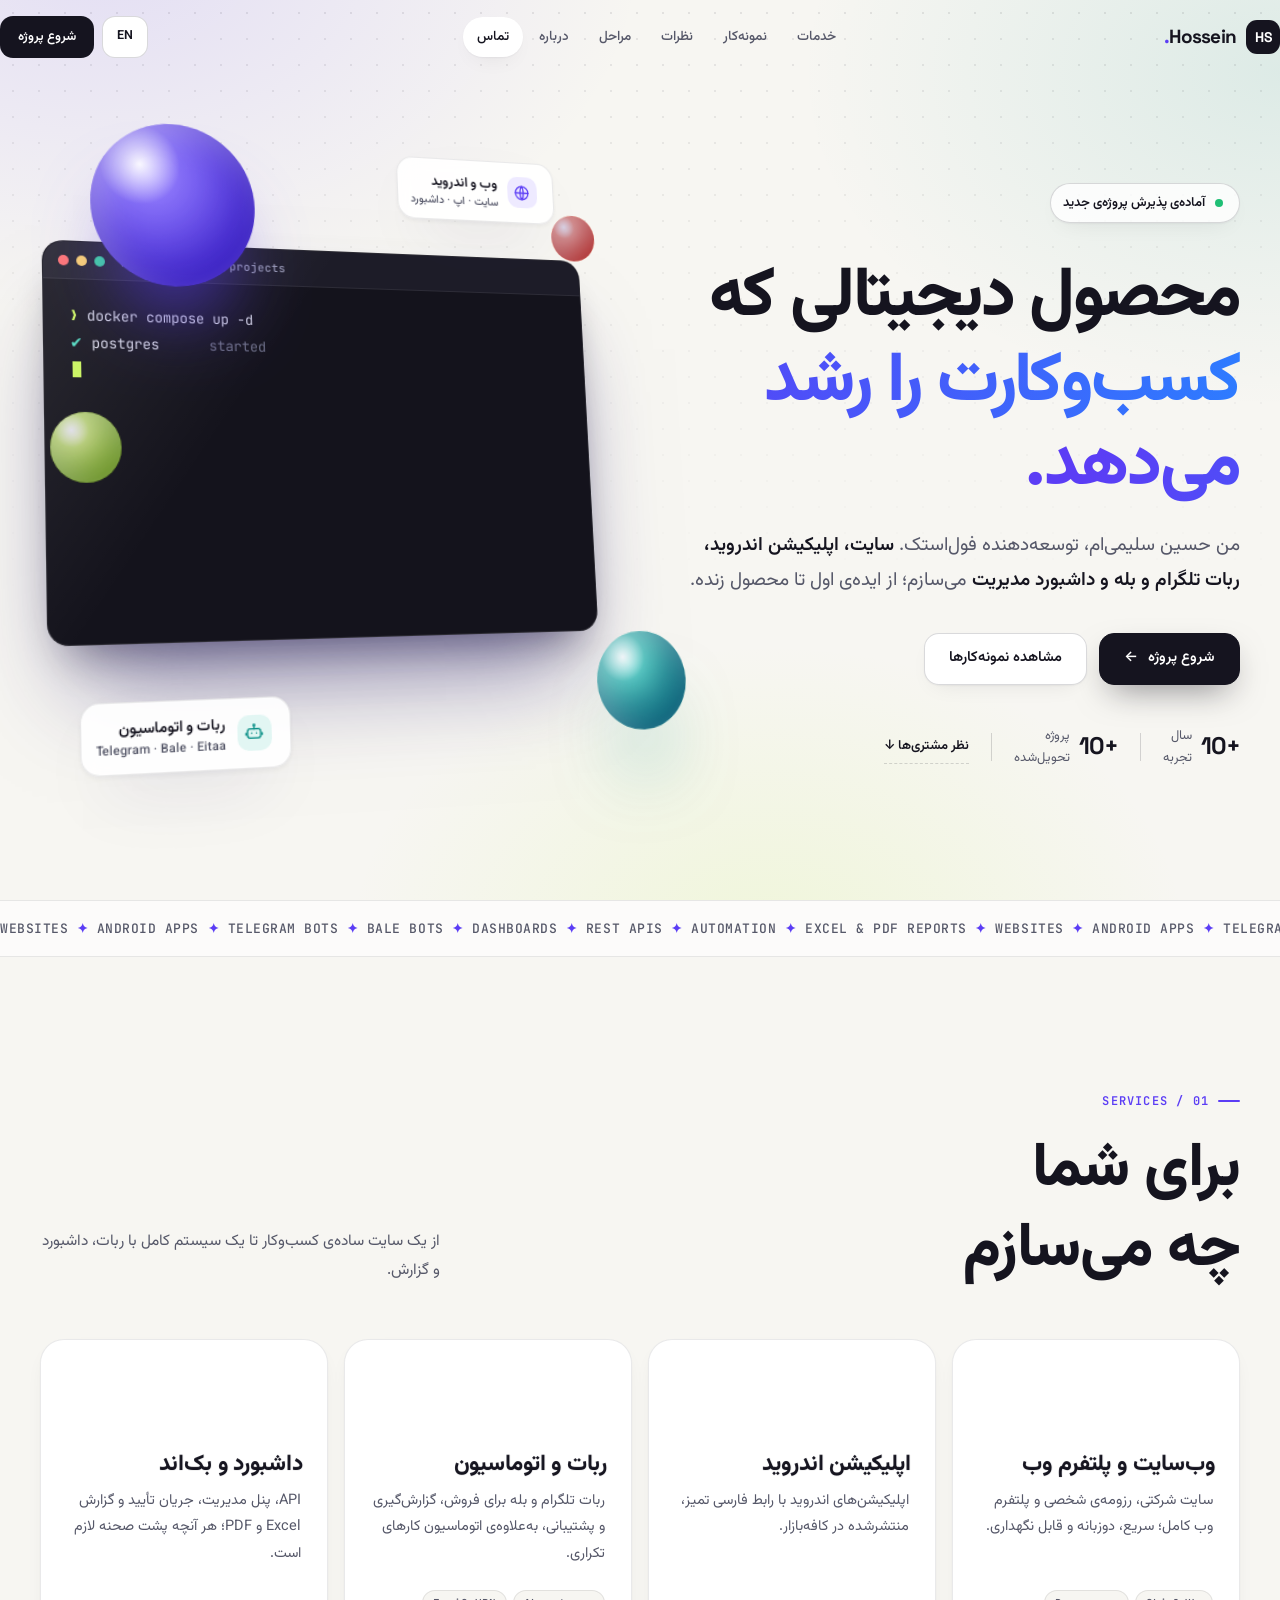
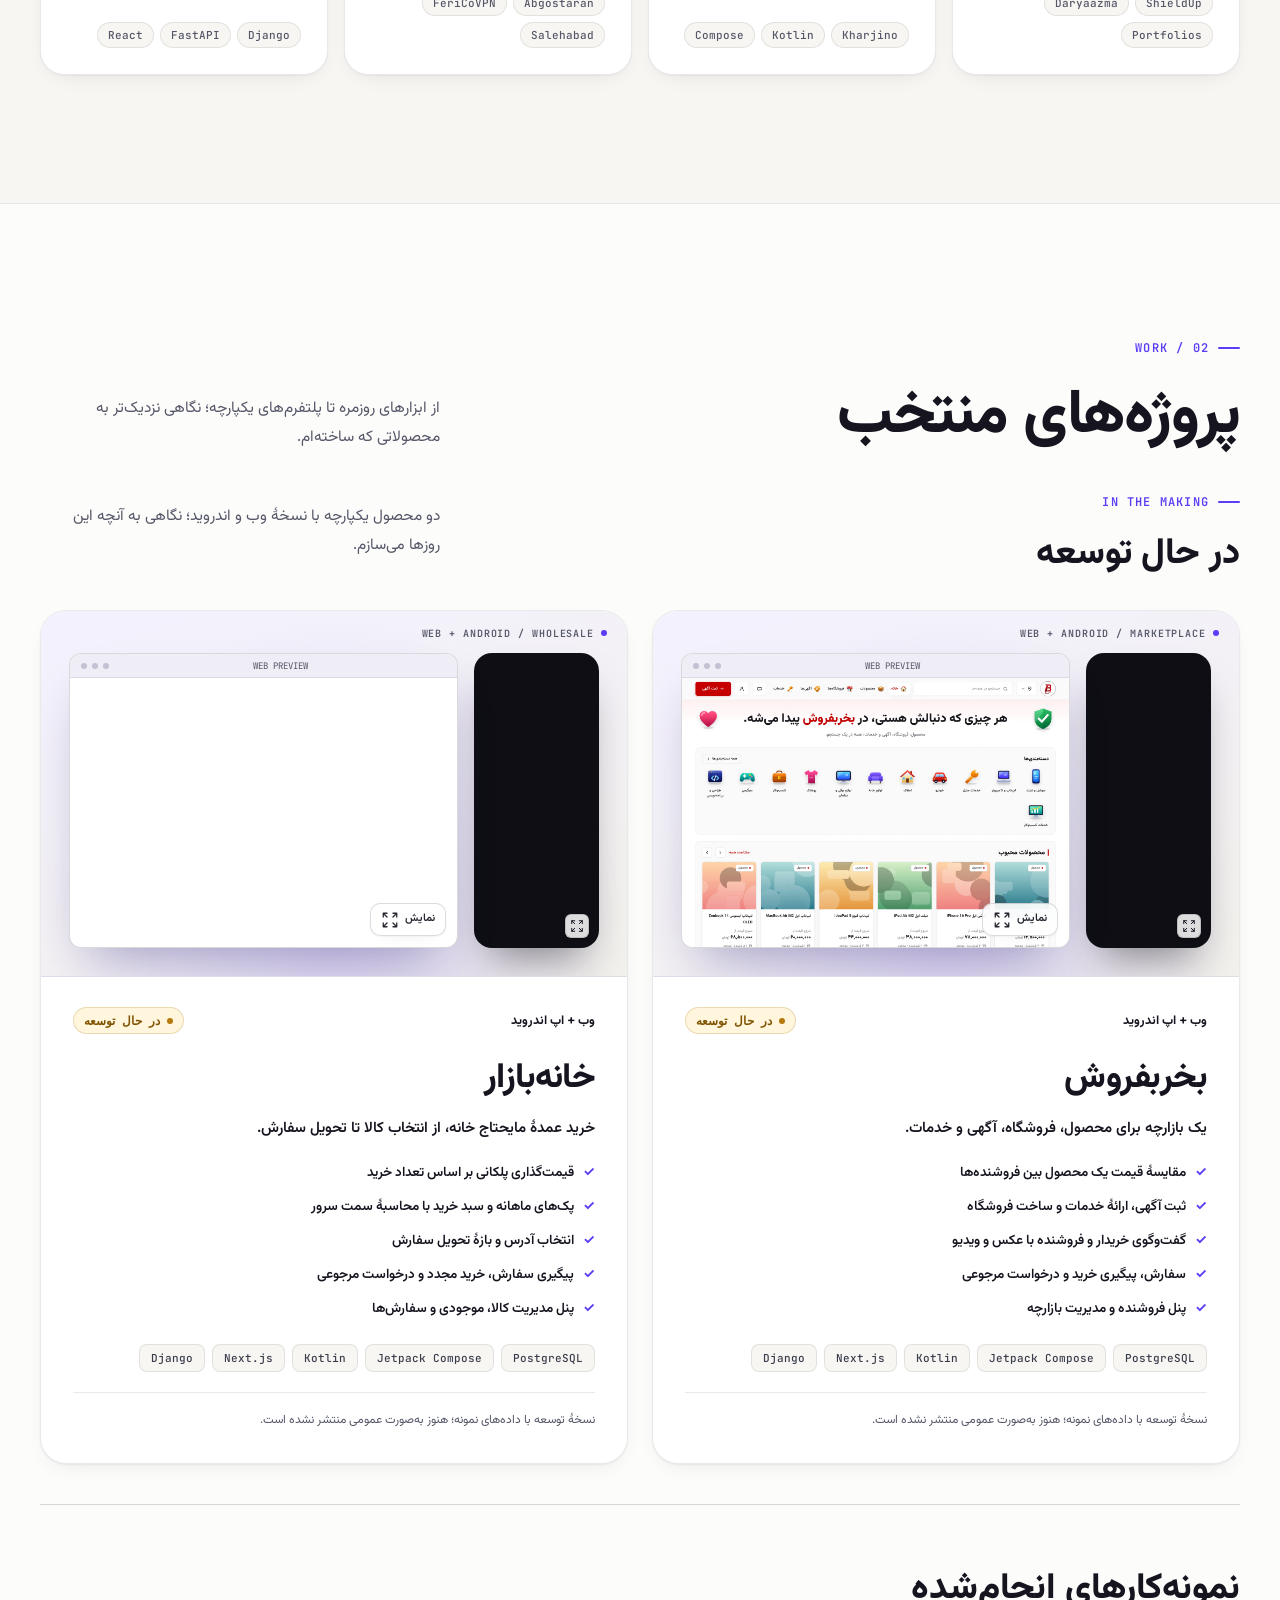
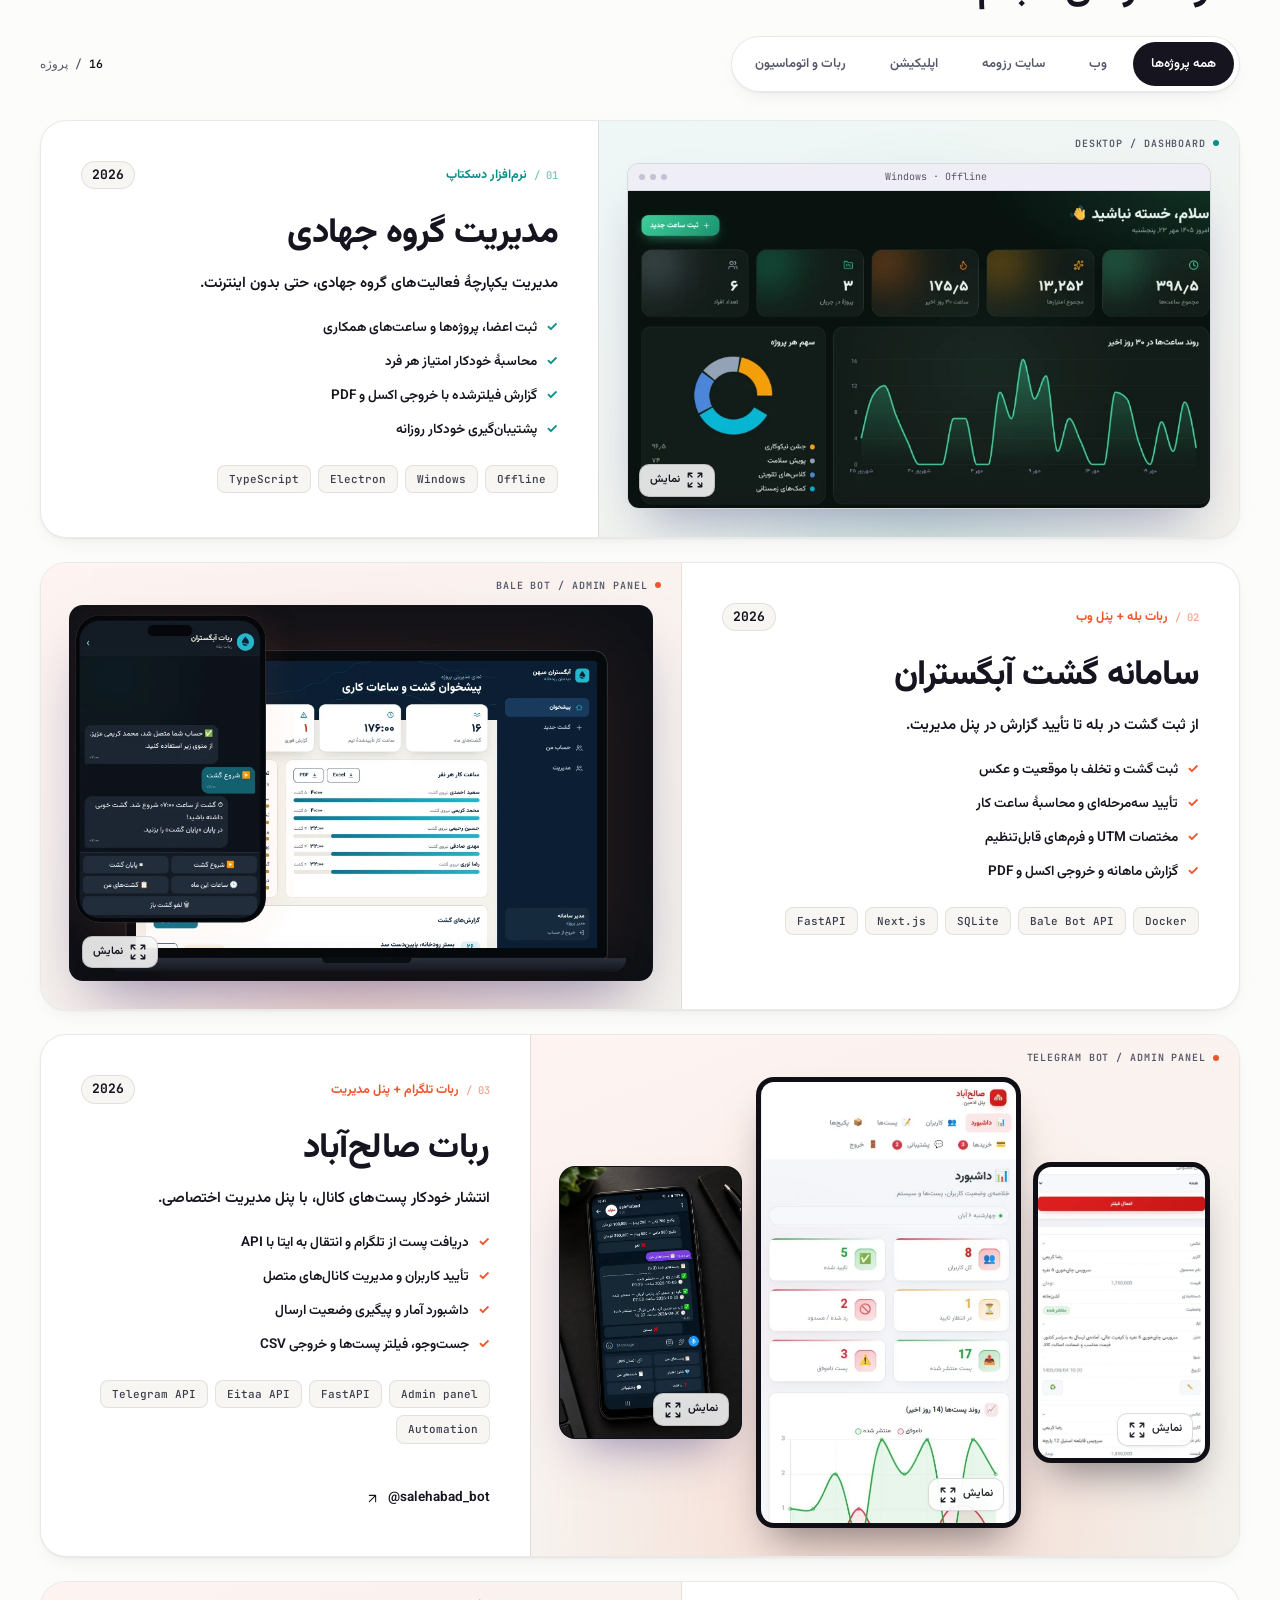
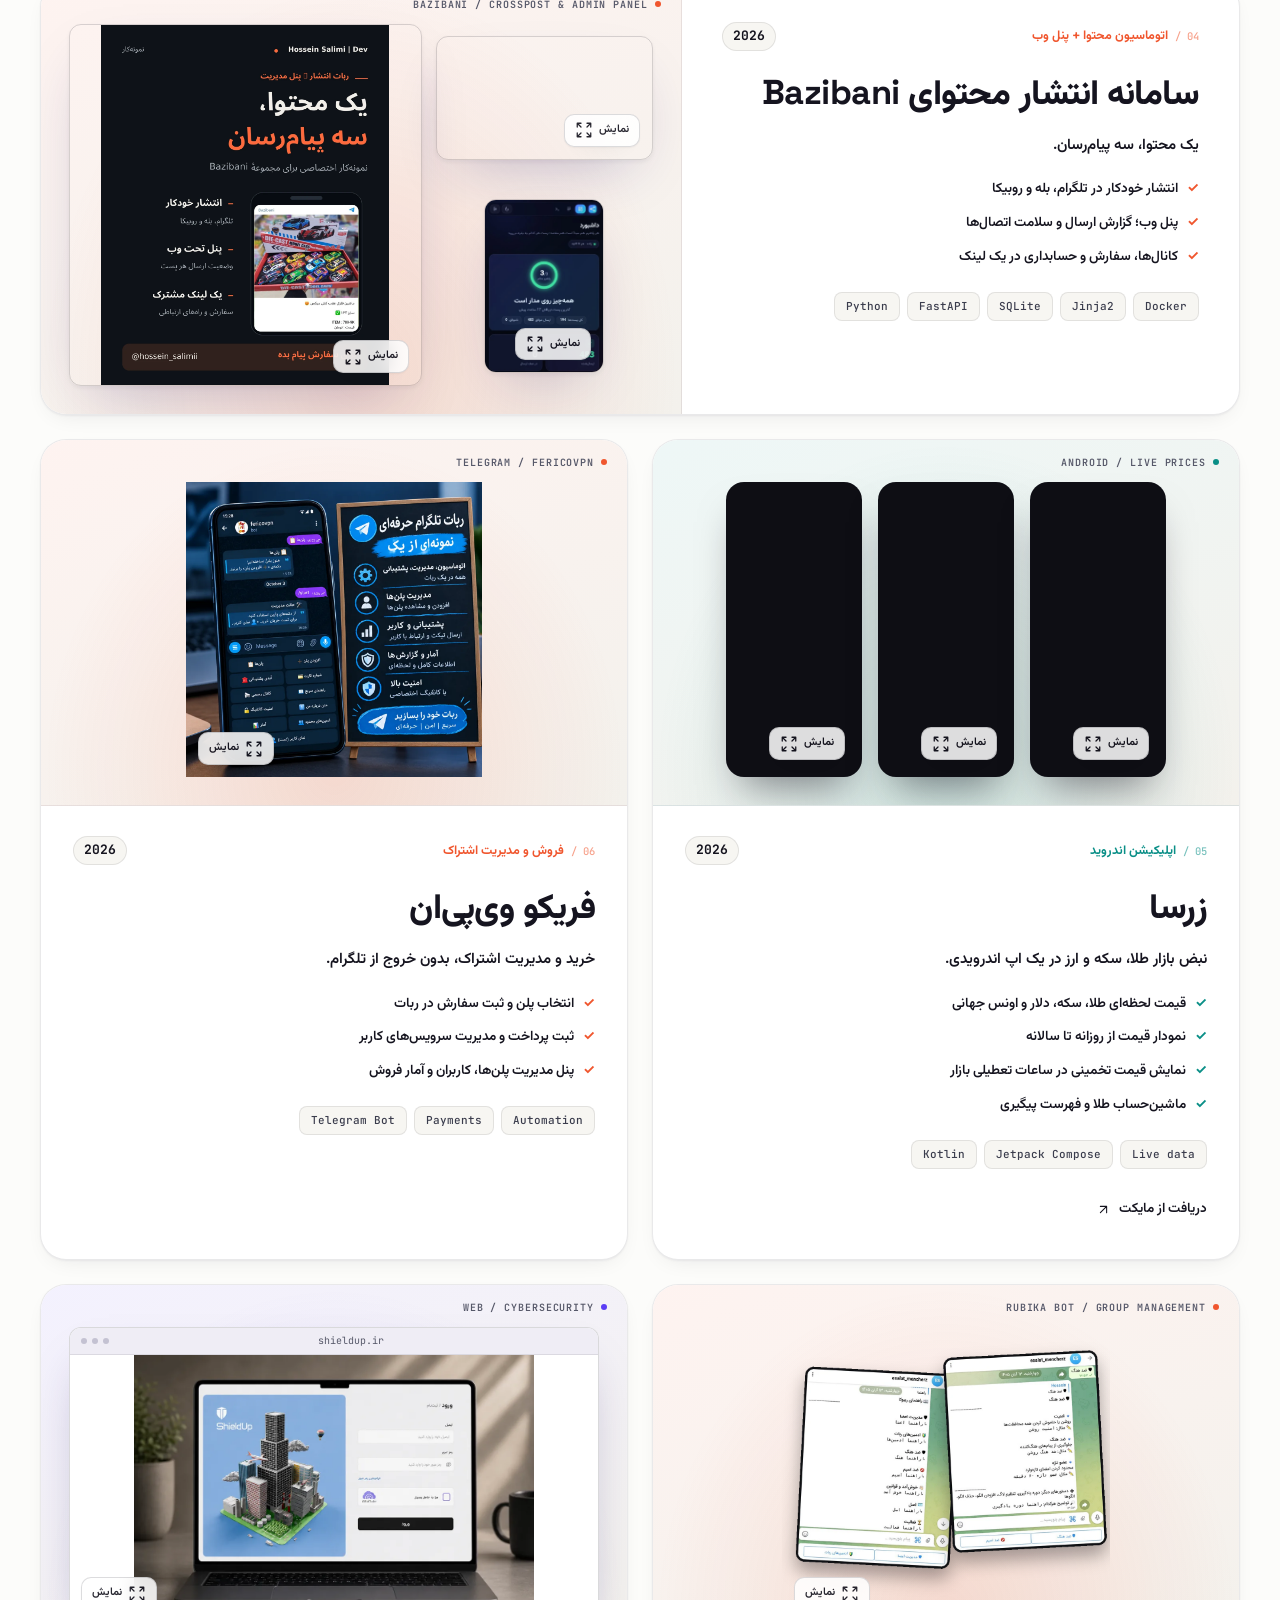
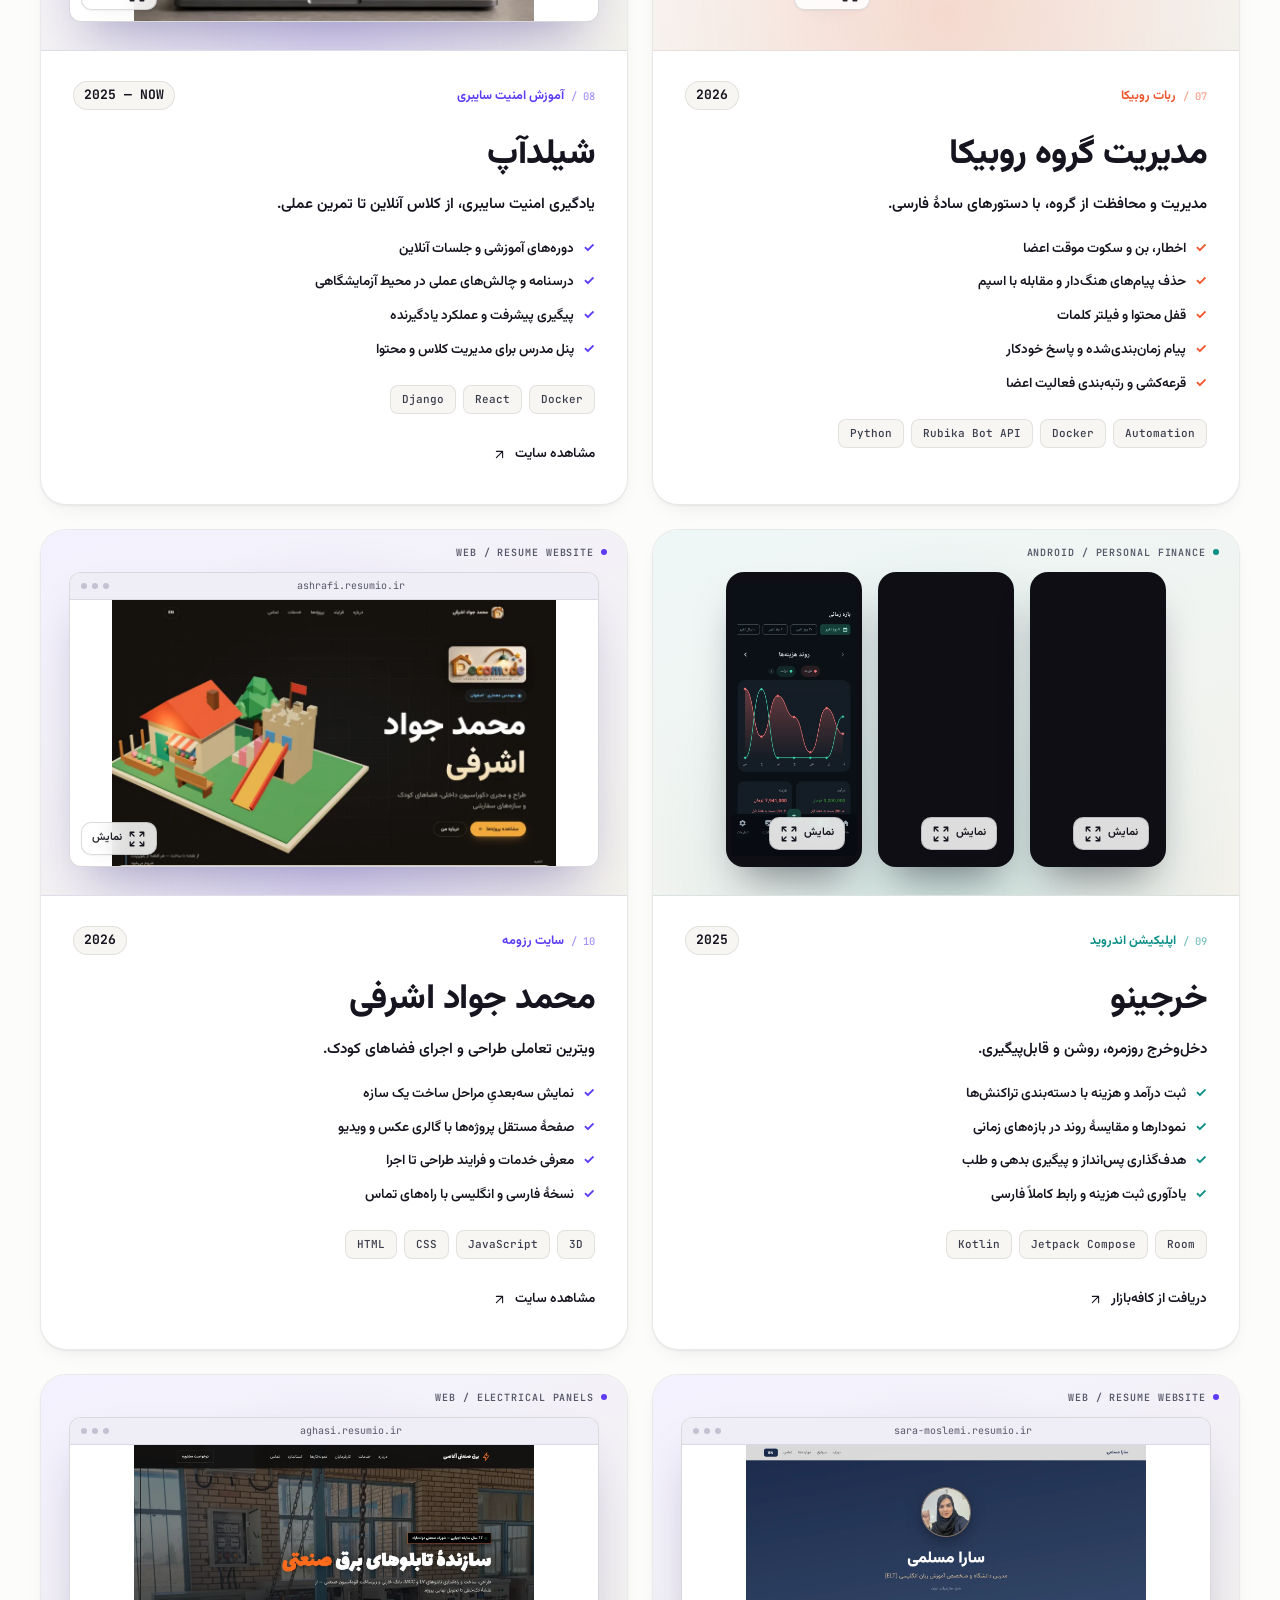
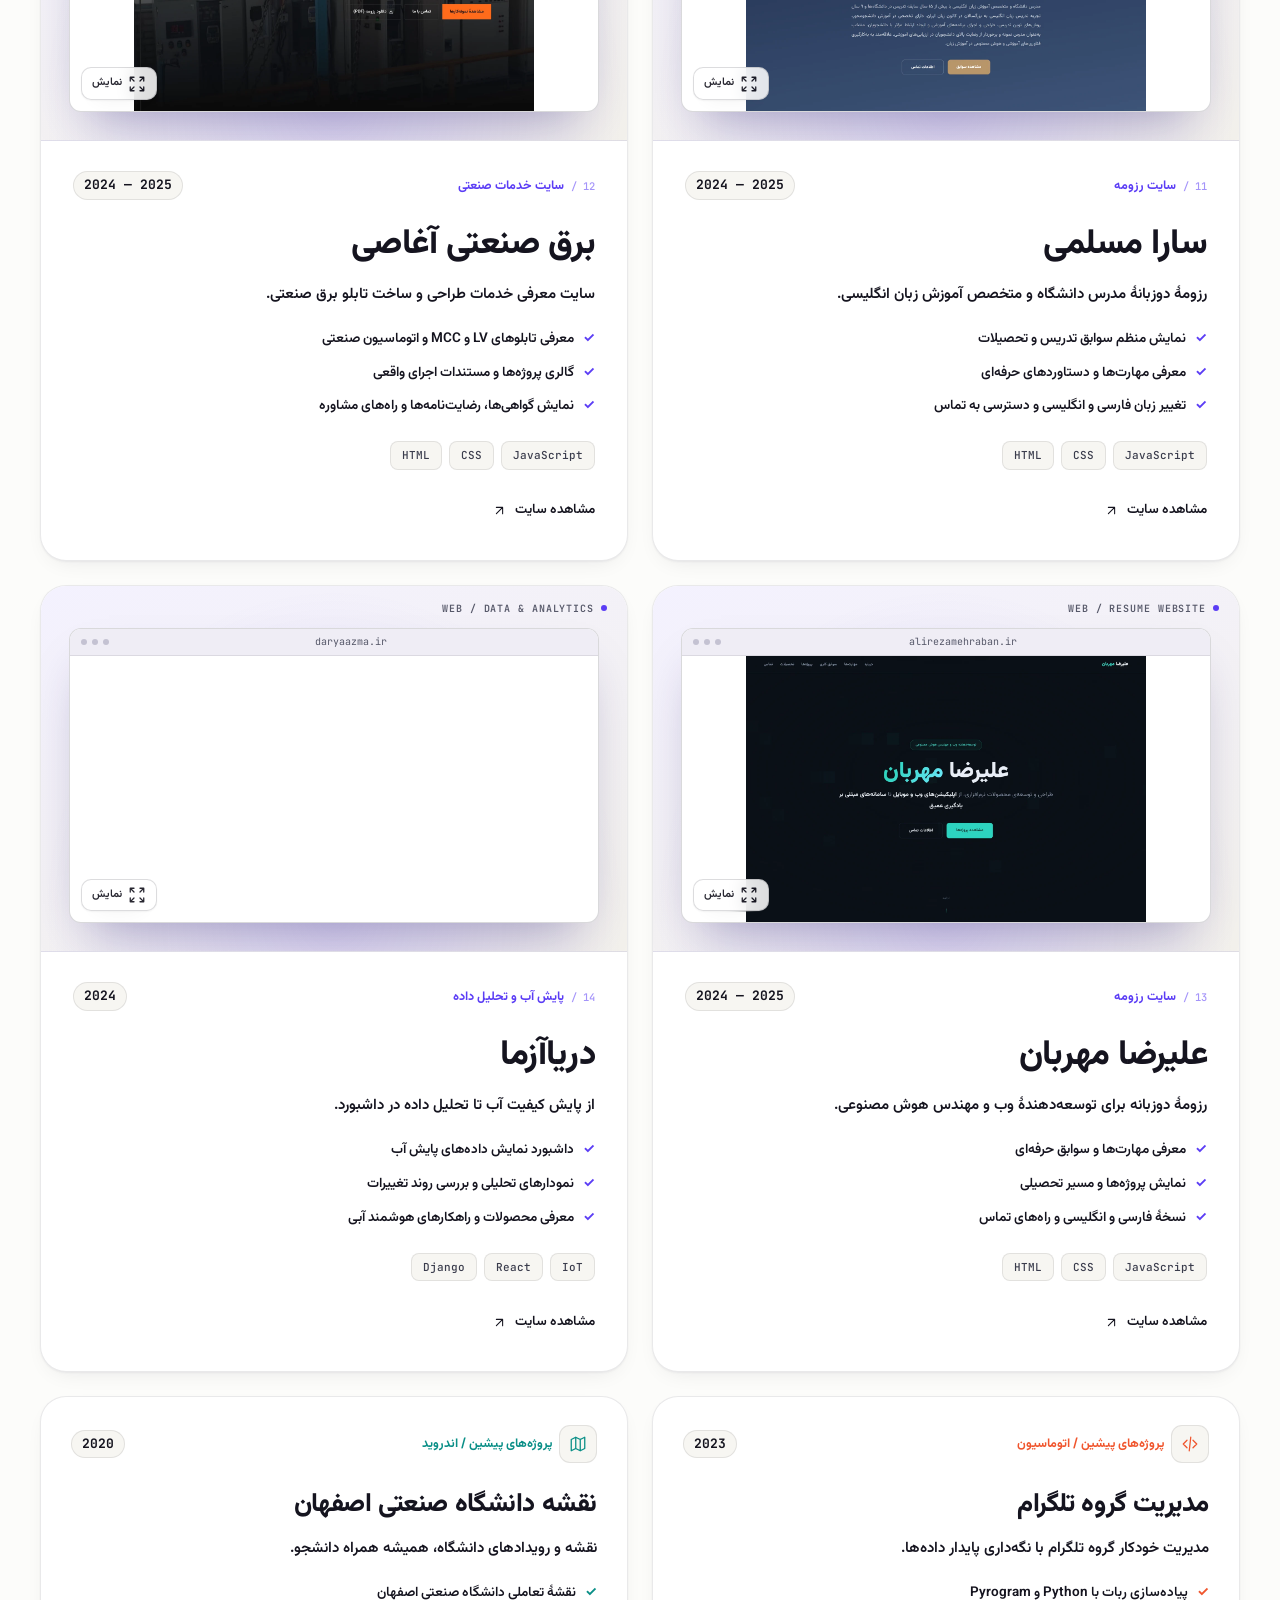
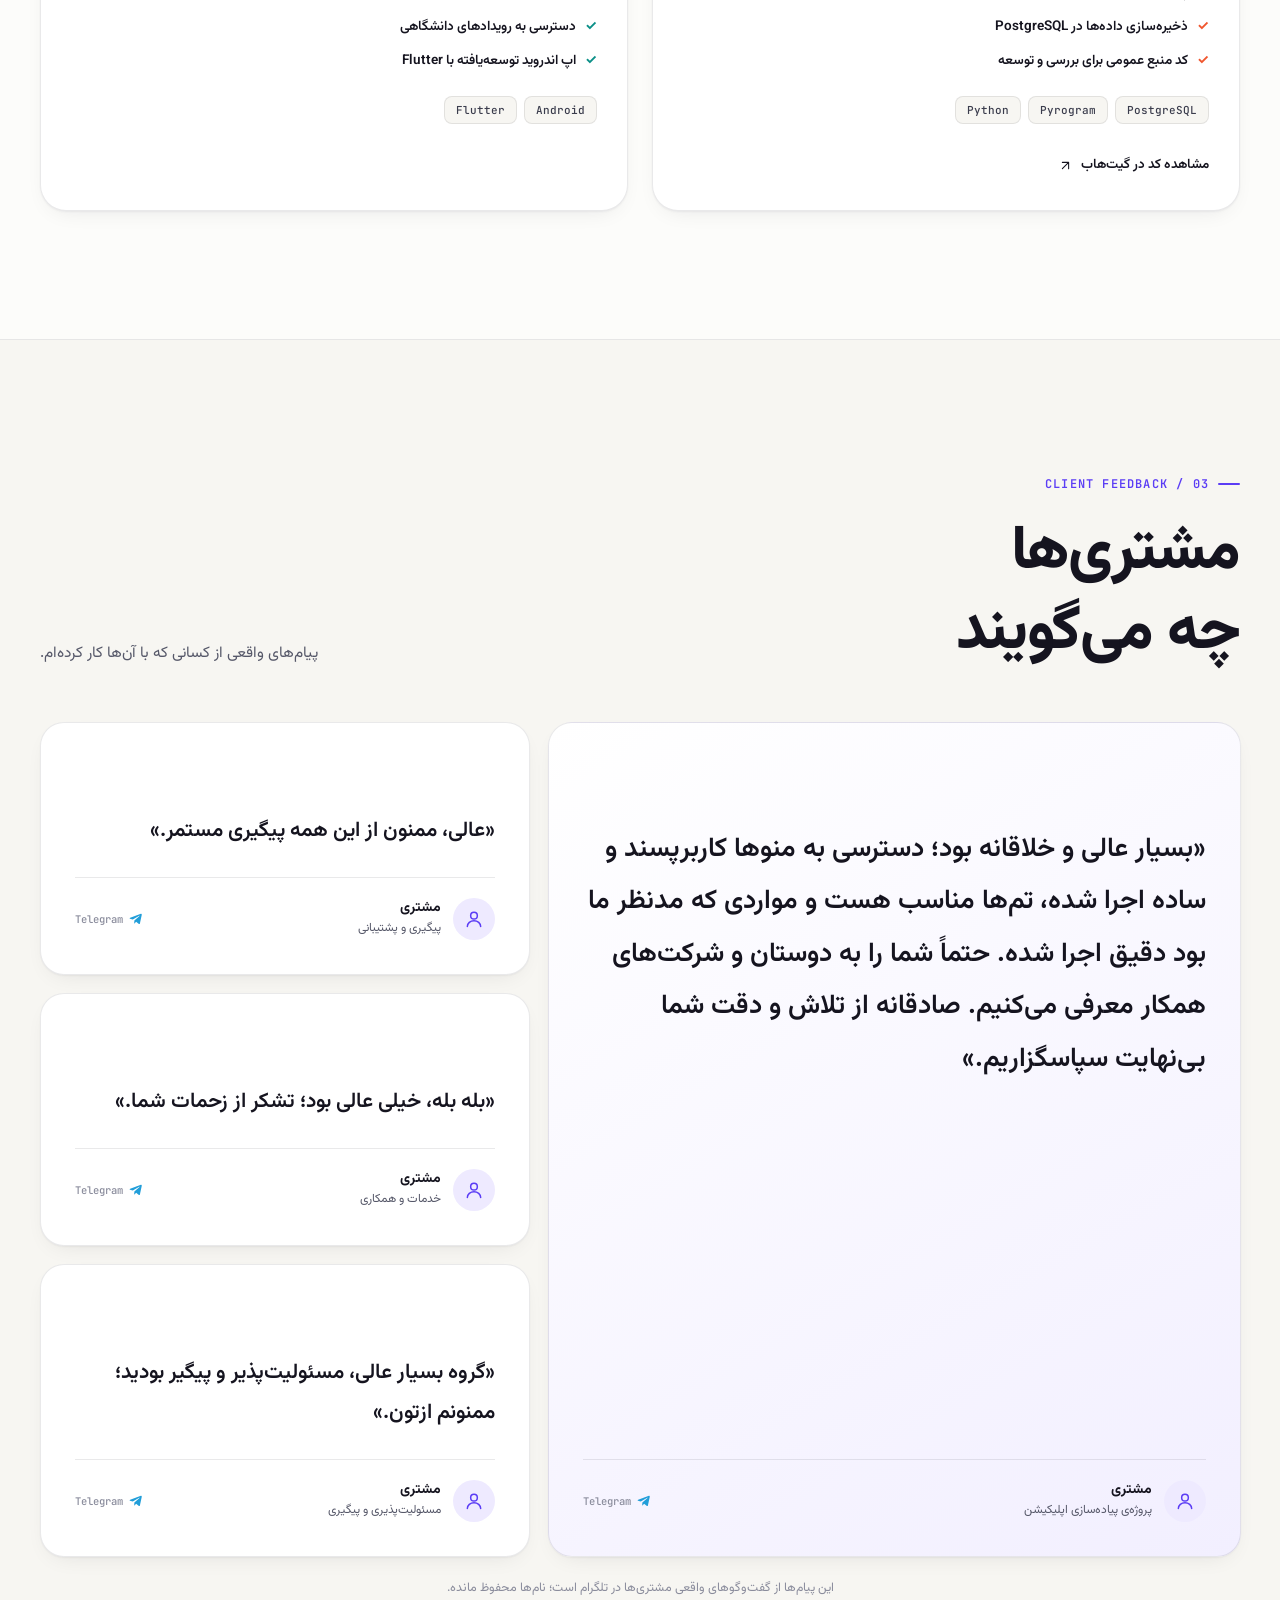
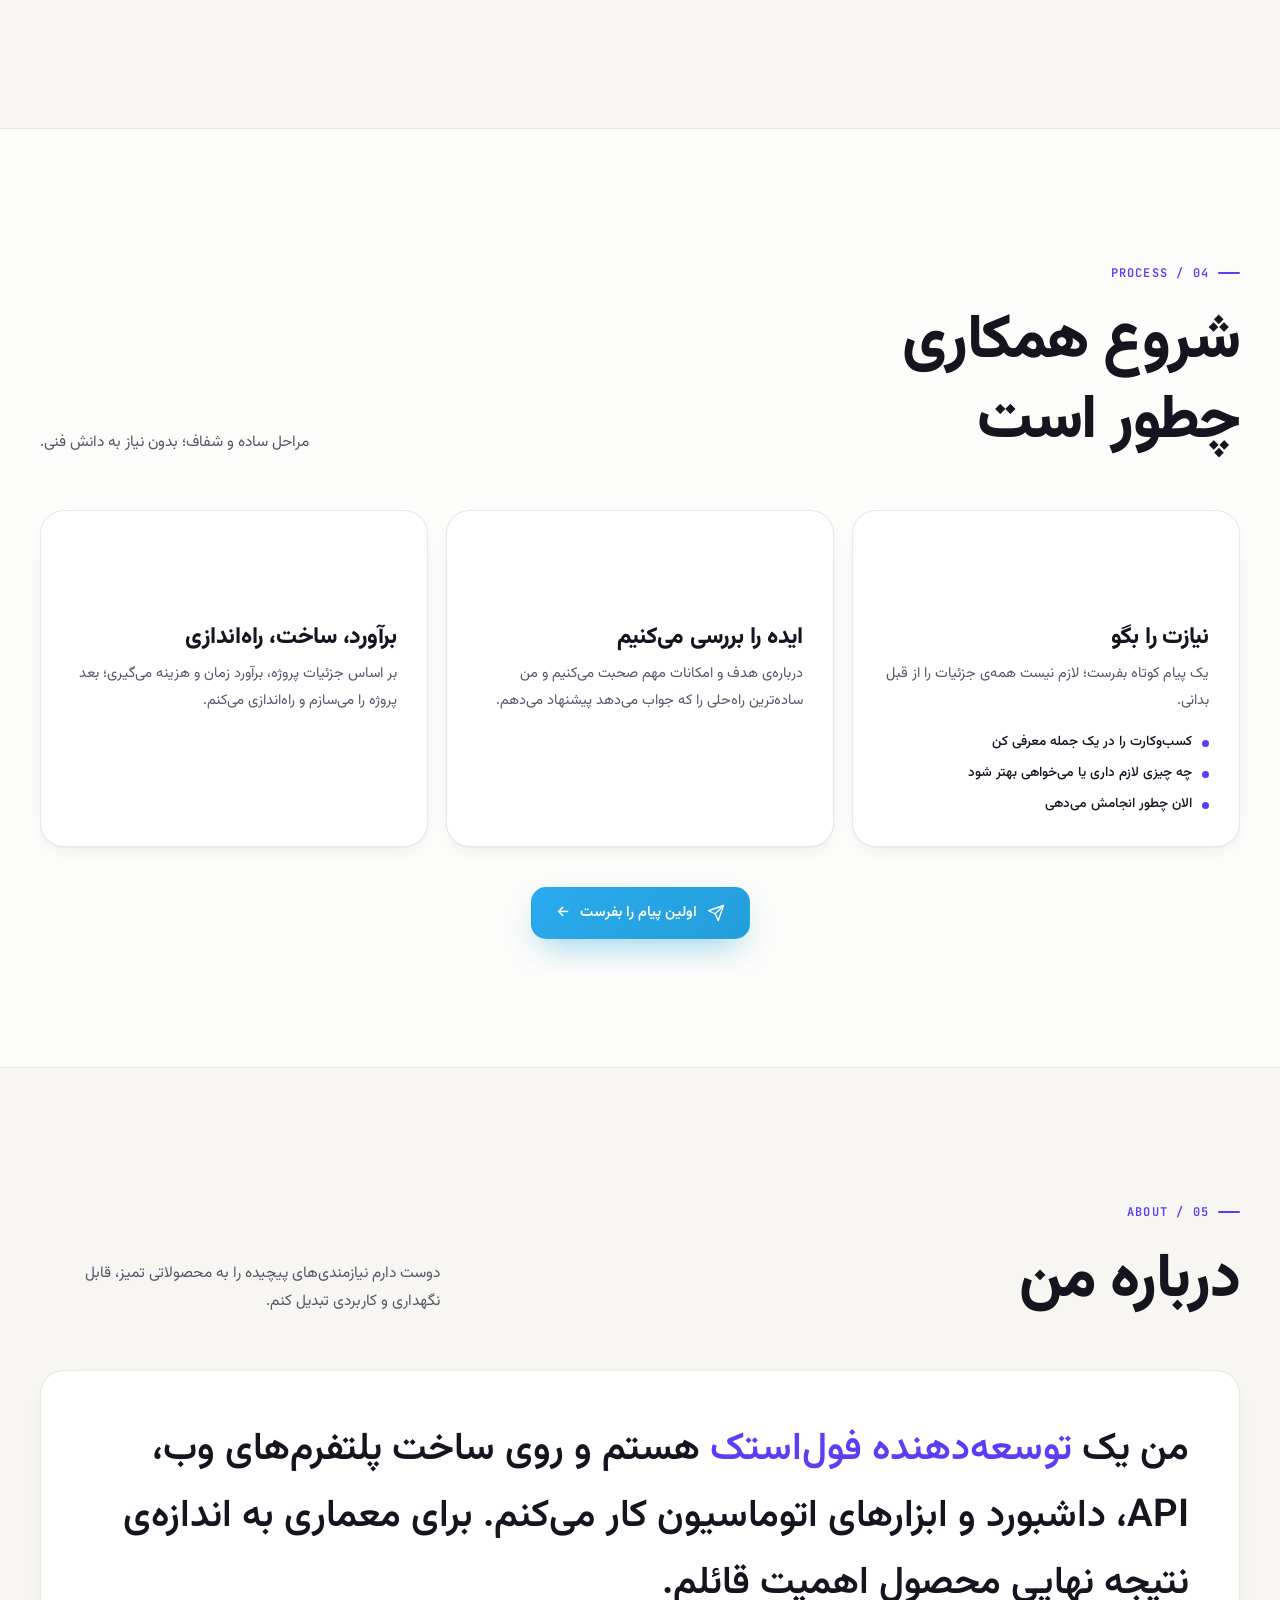
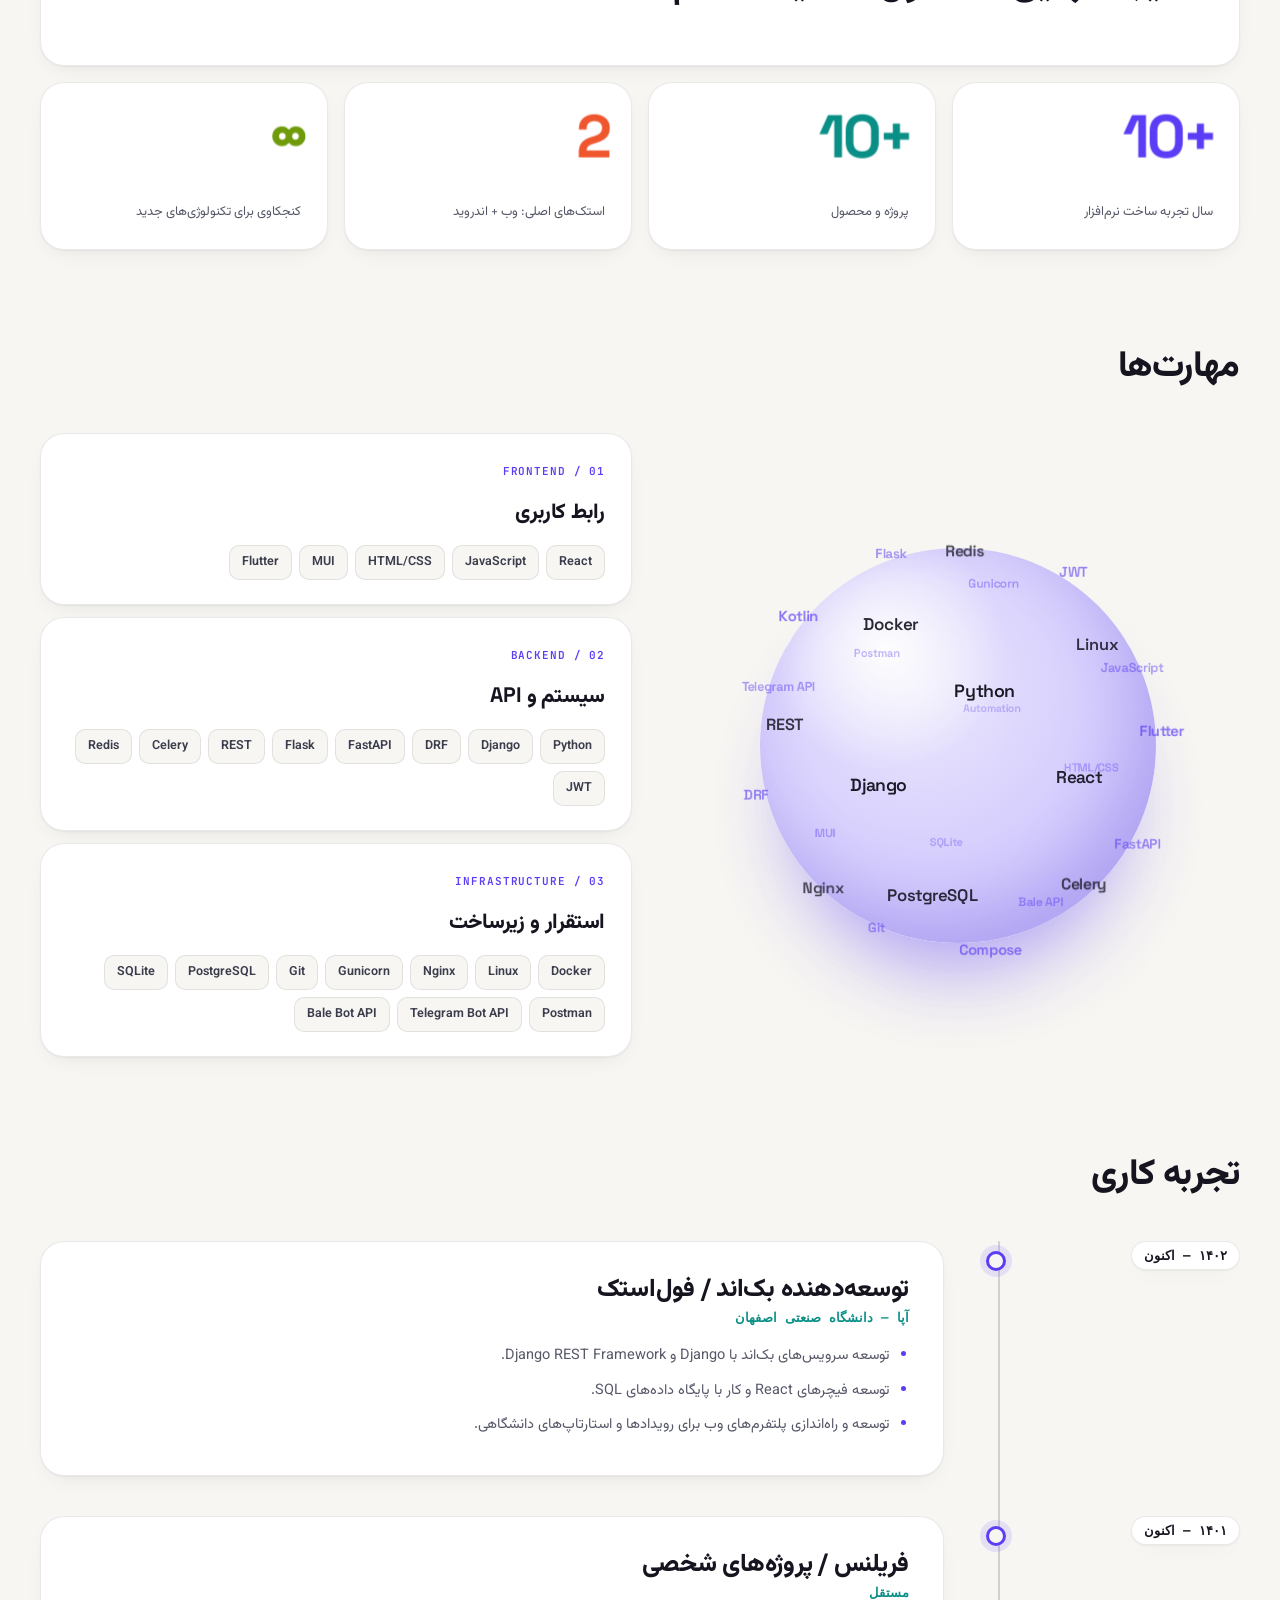
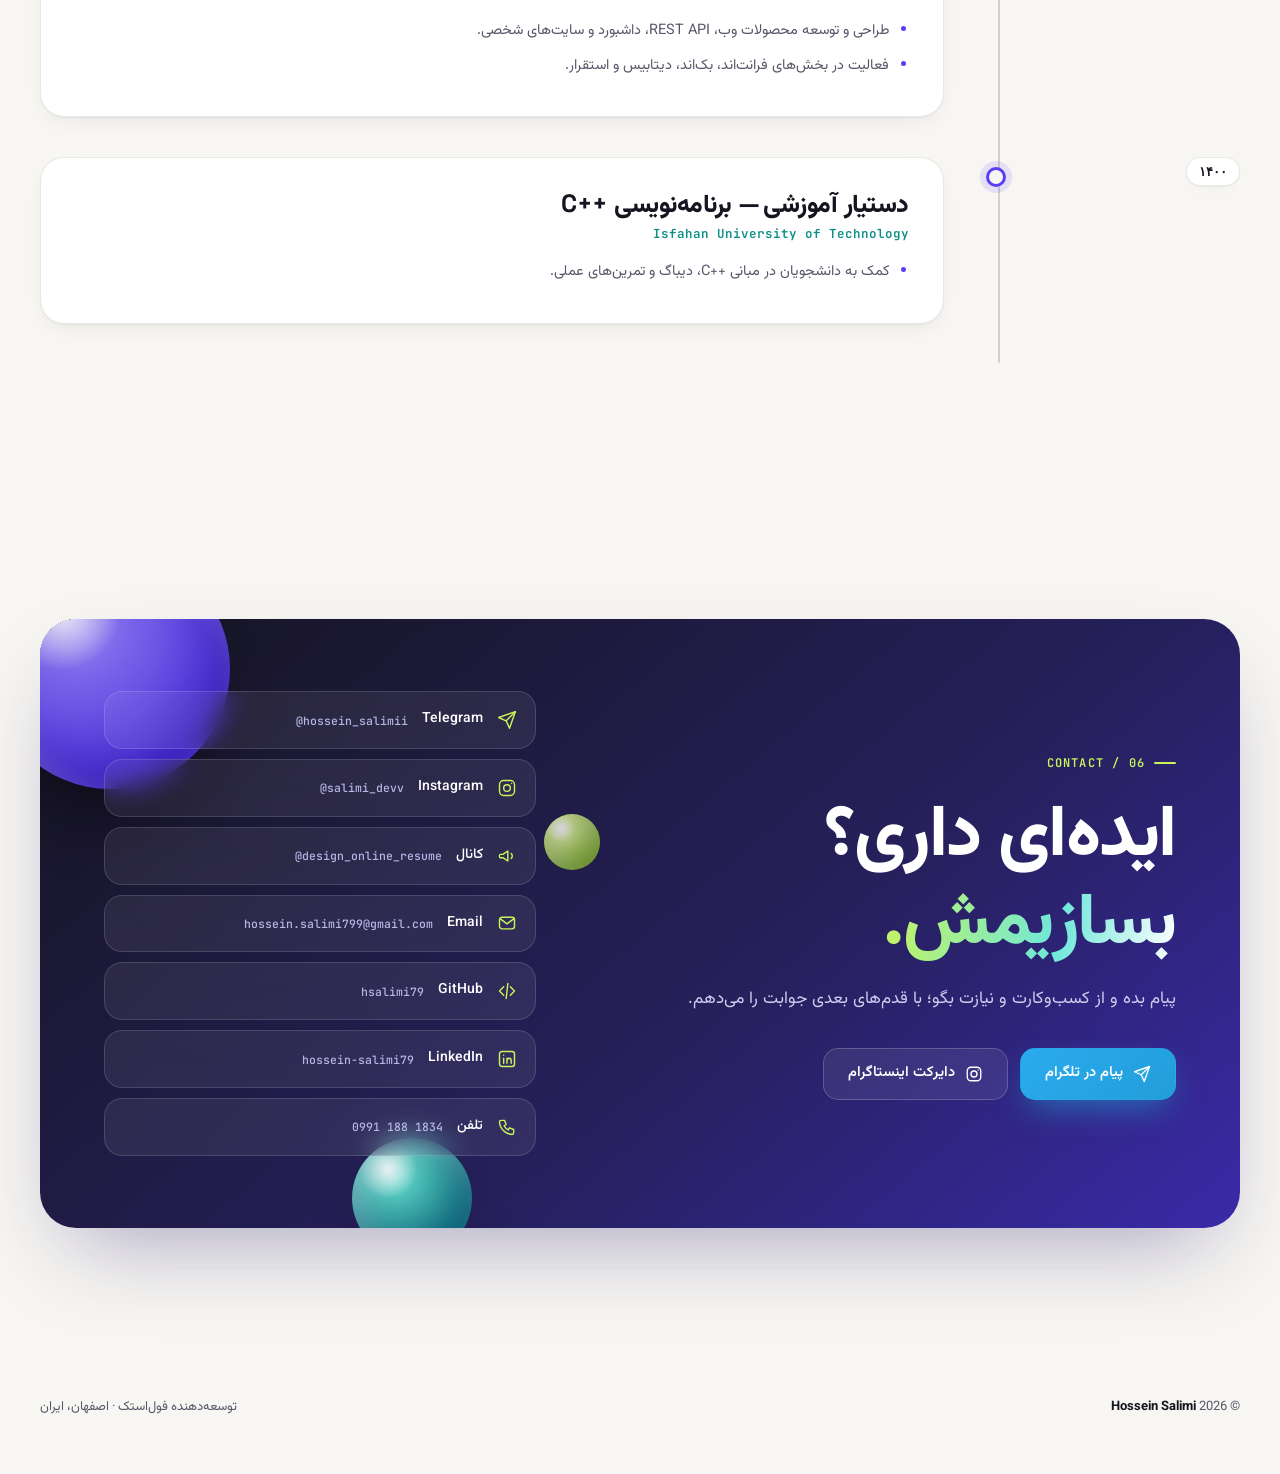
==== commit 52aeff75: "Place ongoing projects before completed portfolio work" ====
--- a/index.html
+++ b/index.html
@@ -227,9 +227,8 @@
 .project-features{display:grid;gap:9px;margin-top:16px;font-size:13.5px;font-weight:600;line-height:1.85;list-style:none}
 .project-features li{position:relative;padding-inline-start:21px;overflow-wrap:anywhere}
 .project-features li:before{content:"✓";position:absolute;inset-inline-start:0;top:0;color:var(--pa);font-weight:700}
-.development-work{margin-top:64px;padding-top:40px;border-top:1px solid var(--line2);scroll-margin-top:100px}
-.development-jump{display:inline-flex;align-items:center;gap:8px;margin-bottom:24px;color:var(--violet);font-size:13px;font-weight:700;text-underline-offset:4px}
-.development-jump:hover{text-decoration:underline}
+.development-work{margin-bottom:56px;padding-bottom:40px;border-bottom:1px solid var(--line2);scroll-margin-top:100px}
+.completed-title{margin-bottom:24px;scroll-margin-top:100px}
 .development-work .section-head{align-items:center;margin-bottom:28px}
 .development-title{font-family:var(--display);font-size:clamp(26px,3vw,36px);line-height:1.4;letter-spacing:-.025em}
 .fa .development-title{font-weight:800;letter-spacing:0}
@@ -248,7 +247,7 @@
 .development-preview .phone-preview .zoom-hint>span{display:none}
 .development-preview .phone-preview .work-icon{width:14px;height:14px}
 .development-note{margin-top:20px;padding-top:16px;border-top:1px solid var(--line);color:var(--muted);font-size:12px;line-height:1.85}
-@media(max-width:760px){.development-work{margin-top:44px;padding-top:30px}.development-preview{gap:10px}.development-preview .browser-chrome{padding-inline:7px}.development-preview .browser-chrome span{font-size:8px}.development-preview .browser-chrome i{width:4px;height:4px}}
+@media(max-width:760px){.development-work{margin-bottom:36px;padding-bottom:30px}.development-preview{gap:10px}.development-preview .browser-chrome{padding-inline:7px}.development-preview .browser-chrome span{font-size:8px}.development-preview .browser-chrome i{width:4px;height:4px}}
 .tags{display:flex;flex-wrap:wrap;gap:7px;margin-top:22px;direction:ltr;justify-content:flex-start}
 [dir=rtl] .tags{justify-content:flex-end}
 .tag{border:1px solid var(--line);background:var(--bg);padding:5px 11px;border-radius:8px;color:#3b3d4d;font:500 11px/1.5 var(--mono)}
@@ -578,8 +577,26 @@
 </defs></svg>
 <div class="container">
 <div class="section-head rv"><div><span class="eyebrow">02 / WORK</span><h2 id="work-title" class="section-title" data-en="Selected work" data-fa="پروژه‌های منتخب">پروژه‌های منتخب</h2></div><p class="section-note" data-en="From everyday tools to connected platforms. A closer look at what I build." data-fa="از ابزارهای روزمره تا پلتفرم‌های یکپارچه؛ نگاهی نزدیک‌تر به محصولاتی که ساخته‌ام.">از ابزارهای روزمره تا پلتفرم‌های یکپارچه؛ نگاهی نزدیک‌تر به محصولاتی که ساخته‌ام.</p></div>
+<div class="development-work" id="in-development" role="region" aria-labelledby="development-title">
+<div class="section-head rv"><div><span class="eyebrow">IN THE MAKING</span><h3 id="development-title" class="development-title" data-en="Currently building" data-fa="در حال توسعه">در حال توسعه</h3></div><p class="section-note" data-en="Two connected web and Android products. A look at what I’m building now." data-fa="دو محصول یکپارچه با نسخهٔ وب و اندروید؛ نگاهی به آنچه این روزها می‌سازم.">دو محصول یکپارچه با نسخهٔ وب و اندروید؛ نگاهی به آنچه این روزها می‌سازم.</p></div>
+<div class="projects development-grid"><article id="project-bokharbefroosh" class="project development-project rv">
+<div class="project-visual"><span class="visual-label">WEB + ANDROID / MARKETPLACE</span><div class="development-preview"><button class="media-button development-web" type="button" data-gallery="bokharbefroosh" data-image="images/bokharbefroosh-web.webp" data-caption="Bokharbefroosh — development website, sample data" aria-label="View Bokharbefroosh — development website, sample data"><div class="browser-frame"><div class="browser-chrome"><i></i><i></i><i></i><span>WEB PREVIEW</span></div><img class="shot" src="images/bokharbefroosh-web.webp" width="2880" height="2000" alt="Bokharbefroosh — development website, sample data" loading="lazy" decoding="async"></div><span class="zoom-hint"><svg class="work-icon" aria-hidden="true"><use href="#wi-expand"></use></svg><span data-en="View" data-fa="نمایش">نمایش</span></span></button><div class="phone-preview"><button class="media-button development-app" type="button" data-gallery="bokharbefroosh" data-image="images/bokharbefroosh-app.webp" data-caption="Bokharbefroosh — native Android app, development preview" aria-label="View Bokharbefroosh — native Android app, development preview"><img class="shot" src="images/bokharbefroosh-app.webp" width="1080" height="2400" alt="Bokharbefroosh — native Android app, development preview" loading="lazy" decoding="async"><span class="zoom-hint"><svg class="work-icon" aria-hidden="true"><use href="#wi-expand"></use></svg><span data-en="View" data-fa="نمایش">نمایش</span></span></button></div></div><button class="media-button sr-only-btn" type="button" data-gallery="bokharbefroosh" data-image="images/bokharbefroosh-product.webp" data-caption="Bokharbefroosh — product detail, development preview" aria-label="View Bokharbefroosh — product detail, development preview"><img class="shot" src="images/bokharbefroosh-product.webp" alt="Bokharbefroosh — product detail, development preview" loading="lazy" decoding="async"></button></div>
+<div class="project-body"><div class="project-top"><span class="project-type" data-en="Website + Android app" data-fa="وب + اپ اندروید">وب + اپ اندروید</span><span class="development-state" data-en="In development" data-fa="در حال توسعه">در حال توسعه</span></div>
+<h3 data-en="Bokharbefroosh" data-fa="بخربفروش">بخربفروش</h3><p class="project-intro" data-en="Products, stores, classifieds and services in one marketplace." data-fa="یک بازارچه برای محصول، فروشگاه، آگهی و خدمات.">یک بازارچه برای محصول، فروشگاه، آگهی و خدمات.</p>
+<ul class="project-features"><li data-en="Compare product offers from multiple sellers" data-fa="مقایسهٔ قیمت یک محصول بین فروشنده‌ها">مقایسهٔ قیمت یک محصول بین فروشنده‌ها</li><li data-en="Publish listings, offer services and create a store" data-fa="ثبت آگهی، ارائهٔ خدمات و ساخت فروشگاه">ثبت آگهی، ارائهٔ خدمات و ساخت فروشگاه</li><li data-en="Buyer–seller chat with photo and video attachments" data-fa="گفت‌وگوی خریدار و فروشنده با عکس و ویدیو">گفت‌وگوی خریدار و فروشنده با عکس و ویدیو</li><li data-en="Orders, purchase tracking and return requests" data-fa="سفارش، پیگیری خرید و درخواست مرجوعی">سفارش، پیگیری خرید و درخواست مرجوعی</li><li data-en="Seller tools and a marketplace administration panel" data-fa="پنل فروشنده و مدیریت بازارچه">پنل فروشنده و مدیریت بازارچه</li></ul>
+<div class="tags"><span class="tag">Django</span><span class="tag">Next.js</span><span class="tag">Kotlin</span><span class="tag">Jetpack Compose</span><span class="tag">PostgreSQL</span></div>
+<div class="development-note" data-en="Development build with sample data; not publicly released yet." data-fa="نسخهٔ توسعه با داده‌های نمونه؛ هنوز به‌صورت عمومی منتشر نشده است.">نسخهٔ توسعه با داده‌های نمونه؛ هنوز به‌صورت عمومی منتشر نشده است.</div>
+</div></article><article id="project-khanebazar" class="project development-project rv">
+<div class="project-visual"><span class="visual-label">WEB + ANDROID / WHOLESALE</span><div class="development-preview"><button class="media-button development-web" type="button" data-gallery="khanebazar" data-image="images/khanebazar-web.webp" data-caption="Khanebazar — development website, sample data" aria-label="View Khanebazar — development website, sample data"><div class="browser-frame"><div class="browser-chrome"><i></i><i></i><i></i><span>WEB PREVIEW</span></div><img class="shot" src="images/khanebazar-web.webp" width="2880" height="2000" alt="Khanebazar — development website, sample data" loading="lazy" decoding="async"></div><span class="zoom-hint"><svg class="work-icon" aria-hidden="true"><use href="#wi-expand"></use></svg><span data-en="View" data-fa="نمایش">نمایش</span></span></button><div class="phone-preview"><button class="media-button development-app" type="button" data-gallery="khanebazar" data-image="images/khanebazar-app.webp" data-caption="Khanebazar — native Android app, development preview" aria-label="View Khanebazar — native Android app, development preview"><img class="shot" src="images/khanebazar-app.webp" width="1080" height="2400" alt="Khanebazar — native Android app, development preview" loading="lazy" decoding="async"><span class="zoom-hint"><svg class="work-icon" aria-hidden="true"><use href="#wi-expand"></use></svg><span data-en="View" data-fa="نمایش">نمایش</span></span></button></div></div><button class="media-button sr-only-btn" type="button" data-gallery="khanebazar" data-image="images/khanebazar-product.webp" data-caption="Khanebazar — product detail, development preview" aria-label="View Khanebazar — product detail, development preview"><img class="shot" src="images/khanebazar-product.webp" alt="Khanebazar — product detail, development preview" loading="lazy" decoding="async"></button></div>
+<div class="project-body"><div class="project-top"><span class="project-type" data-en="Website + Android app" data-fa="وب + اپ اندروید">وب + اپ اندروید</span><span class="development-state" data-en="In development" data-fa="در حال توسعه">در حال توسعه</span></div>
+<h3 data-en="Khanebazar" data-fa="خانه‌بازار">خانه‌بازار</h3><p class="project-intro" data-en="Wholesale household shopping, from browsing to delivery." data-fa="خرید عمدهٔ مایحتاج خانه، از انتخاب کالا تا تحویل سفارش.">خرید عمدهٔ مایحتاج خانه، از انتخاب کالا تا تحویل سفارش.</p>
+<ul class="project-features"><li data-en="Quantity-based wholesale pricing" data-fa="قیمت‌گذاری پلکانی بر اساس تعداد خرید">قیمت‌گذاری پلکانی بر اساس تعداد خرید</li><li data-en="Monthly item bundles and server-priced shopping carts" data-fa="پک‌های ماهانه و سبد خرید با محاسبهٔ سمت سرور">پک‌های ماهانه و سبد خرید با محاسبهٔ سمت سرور</li><li data-en="Address selection and delivery time slots" data-fa="انتخاب آدرس و بازهٔ تحویل سفارش">انتخاب آدرس و بازهٔ تحویل سفارش</li><li data-en="Order tracking, reordering and return requests" data-fa="پیگیری سفارش، خرید مجدد و درخواست مرجوعی">پیگیری سفارش، خرید مجدد و درخواست مرجوعی</li><li data-en="Product, inventory and order management tools" data-fa="پنل مدیریت کالا، موجودی و سفارش‌ها">پنل مدیریت کالا، موجودی و سفارش‌ها</li></ul>
+<div class="tags"><span class="tag">Django</span><span class="tag">Next.js</span><span class="tag">Kotlin</span><span class="tag">Jetpack Compose</span><span class="tag">PostgreSQL</span></div>
+<div class="development-note" data-en="Development build with sample data; not publicly released yet." data-fa="نسخهٔ توسعه با داده‌های نمونه؛ هنوز به‌صورت عمومی منتشر نشده است.">نسخهٔ توسعه با داده‌های نمونه؛ هنوز به‌صورت عمومی منتشر نشده است.</div>
+</div></article></div>
+</div>
+<h3 id="completed-work" class="development-title completed-title" data-en="Completed work" data-fa="نمونه‌کارهای انجام‌شده">نمونه‌کارهای انجام‌شده</h3>
 <div class="work-toolbar"><div class="work-filters" role="group" aria-label="Filter projects"><button type="button" class="work-filter" data-filter="all" aria-pressed="true" aria-controls="project-grid" data-en="All work" data-fa="همه پروژه‌ها">همه پروژه‌ها</button><button type="button" class="work-filter" data-filter="web" aria-pressed="false" aria-controls="project-grid" data-en="Web" data-fa="وب">وب</button><button type="button" class="work-filter" data-filter="resume" aria-pressed="false" aria-controls="project-grid" data-en="Resume websites" data-fa="سایت رزومه">سایت رزومه</button><button type="button" class="work-filter" data-filter="apps" aria-pressed="false" aria-controls="project-grid" data-en="Apps" data-fa="اپلیکیشن">اپلیکیشن</button><button type="button" class="work-filter" data-filter="bots" aria-pressed="false" aria-controls="project-grid" data-en="Bots & automation" data-fa="ربات و اتوماسیون">ربات و اتوماسیون</button></div><span class="work-count" role="status" aria-live="polite"><b id="work-count">16</b> / <span data-en="PROJECTS" data-fa="پروژه">پروژه</span></span></div>
-<a class="development-jump" href="#in-development"><span data-en="Also building: two web + Android products" data-fa="این روزها: دو پروژهٔ وب + اندروید در حال توسعه">این روزها: دو پروژهٔ وب + اندروید در حال توسعه</span><span aria-hidden="true">↓</span></a>
 <div class="projects" id="project-grid">
 <article class="project featured rv" data-category="apps">
 <div class="project-visual"><span class="visual-label">DESKTOP / DASHBOARD</span><button class="media-button" type="button" data-gallery="volunteer" data-image="images/kheyrie-dashboard.webp" data-caption="Volunteer Group Manager — dashboard" aria-label="View Volunteer Group Manager — dashboard"><div class="browser-frame"><div class="browser-chrome"><i></i><i></i><i></i><span>Windows · Offline</span></div><img class="shot" src="images/kheyrie-dashboard.webp" alt="Volunteer Group Manager — dashboard" loading="lazy" decoding="async"></div><span class="zoom-hint"><svg class="work-icon" aria-hidden="true"><use href="#wi-expand"></use></svg><span data-en="View" data-fa="نمایش">نمایش</span></span></button></div>
@@ -709,24 +726,7 @@
 <div class="tags"><span class="tag">Flutter</span><span class="tag">Android</span></div>
 </div></article>
 </div>
-<div class="development-work" id="in-development" role="region" aria-labelledby="development-title">
-<div class="section-head rv"><div><span class="eyebrow">IN THE MAKING</span><h3 id="development-title" class="development-title" data-en="Currently building" data-fa="در حال توسعه">در حال توسعه</h3></div><p class="section-note" data-en="Two connected web and Android products. A look at what I’m building now." data-fa="دو محصول یکپارچه با نسخهٔ وب و اندروید؛ نگاهی به آنچه این روزها می‌سازم.">دو محصول یکپارچه با نسخهٔ وب و اندروید؛ نگاهی به آنچه این روزها می‌سازم.</p></div>
-<div class="projects development-grid"><article id="project-bokharbefroosh" class="project development-project rv">
-<div class="project-visual"><span class="visual-label">WEB + ANDROID / MARKETPLACE</span><div class="development-preview"><button class="media-button development-web" type="button" data-gallery="bokharbefroosh" data-image="images/bokharbefroosh-web.webp" data-caption="Bokharbefroosh — development website, sample data" aria-label="View Bokharbefroosh — development website, sample data"><div class="browser-frame"><div class="browser-chrome"><i></i><i></i><i></i><span>WEB PREVIEW</span></div><img class="shot" src="images/bokharbefroosh-web.webp" width="2880" height="2000" alt="Bokharbefroosh — development website, sample data" loading="lazy" decoding="async"></div><span class="zoom-hint"><svg class="work-icon" aria-hidden="true"><use href="#wi-expand"></use></svg><span data-en="View" data-fa="نمایش">نمایش</span></span></button><div class="phone-preview"><button class="media-button development-app" type="button" data-gallery="bokharbefroosh" data-image="images/bokharbefroosh-app.webp" data-caption="Bokharbefroosh — native Android app, development preview" aria-label="View Bokharbefroosh — native Android app, development preview"><img class="shot" src="images/bokharbefroosh-app.webp" width="1080" height="2400" alt="Bokharbefroosh — native Android app, development preview" loading="lazy" decoding="async"><span class="zoom-hint"><svg class="work-icon" aria-hidden="true"><use href="#wi-expand"></use></svg><span data-en="View" data-fa="نمایش">نمایش</span></span></button></div></div><button class="media-button sr-only-btn" type="button" data-gallery="bokharbefroosh" data-image="images/bokharbefroosh-product.webp" data-caption="Bokharbefroosh — product detail, development preview" aria-label="View Bokharbefroosh — product detail, development preview"><img class="shot" src="images/bokharbefroosh-product.webp" alt="Bokharbefroosh — product detail, development preview" loading="lazy" decoding="async"></button></div>
-<div class="project-body"><div class="project-top"><span class="project-type" data-en="Website + Android app" data-fa="وب + اپ اندروید">وب + اپ اندروید</span><span class="development-state" data-en="In development" data-fa="در حال توسعه">در حال توسعه</span></div>
-<h3 data-en="Bokharbefroosh" data-fa="بخربفروش">بخربفروش</h3><p class="project-intro" data-en="Products, stores, classifieds and services in one marketplace." data-fa="یک بازارچه برای محصول، فروشگاه، آگهی و خدمات.">یک بازارچه برای محصول، فروشگاه، آگهی و خدمات.</p>
-<ul class="project-features"><li data-en="Compare product offers from multiple sellers" data-fa="مقایسهٔ قیمت یک محصول بین فروشنده‌ها">مقایسهٔ قیمت یک محصول بین فروشنده‌ها</li><li data-en="Publish listings, offer services and create a store" data-fa="ثبت آگهی، ارائهٔ خدمات و ساخت فروشگاه">ثبت آگهی، ارائهٔ خدمات و ساخت فروشگاه</li><li data-en="Buyer–seller chat with photo and video attachments" data-fa="گفت‌وگوی خریدار و فروشنده با عکس و ویدیو">گفت‌وگوی خریدار و فروشنده با عکس و ویدیو</li><li data-en="Orders, purchase tracking and return requests" data-fa="سفارش، پیگیری خرید و درخواست مرجوعی">سفارش، پیگیری خرید و درخواست مرجوعی</li><li data-en="Seller tools and a marketplace administration panel" data-fa="پنل فروشنده و مدیریت بازارچه">پنل فروشنده و مدیریت بازارچه</li></ul>
-<div class="tags"><span class="tag">Django</span><span class="tag">Next.js</span><span class="tag">Kotlin</span><span class="tag">Jetpack Compose</span><span class="tag">PostgreSQL</span></div>
-<div class="development-note" data-en="Development build with sample data; not publicly released yet." data-fa="نسخهٔ توسعه با داده‌های نمونه؛ هنوز به‌صورت عمومی منتشر نشده است.">نسخهٔ توسعه با داده‌های نمونه؛ هنوز به‌صورت عمومی منتشر نشده است.</div>
-</div></article><article id="project-khanebazar" class="project development-project rv">
-<div class="project-visual"><span class="visual-label">WEB + ANDROID / WHOLESALE</span><div class="development-preview"><button class="media-button development-web" type="button" data-gallery="khanebazar" data-image="images/khanebazar-web.webp" data-caption="Khanebazar — development website, sample data" aria-label="View Khanebazar — development website, sample data"><div class="browser-frame"><div class="browser-chrome"><i></i><i></i><i></i><span>WEB PREVIEW</span></div><img class="shot" src="images/khanebazar-web.webp" width="2880" height="2000" alt="Khanebazar — development website, sample data" loading="lazy" decoding="async"></div><span class="zoom-hint"><svg class="work-icon" aria-hidden="true"><use href="#wi-expand"></use></svg><span data-en="View" data-fa="نمایش">نمایش</span></span></button><div class="phone-preview"><button class="media-button development-app" type="button" data-gallery="khanebazar" data-image="images/khanebazar-app.webp" data-caption="Khanebazar — native Android app, development preview" aria-label="View Khanebazar — native Android app, development preview"><img class="shot" src="images/khanebazar-app.webp" width="1080" height="2400" alt="Khanebazar — native Android app, development preview" loading="lazy" decoding="async"><span class="zoom-hint"><svg class="work-icon" aria-hidden="true"><use href="#wi-expand"></use></svg><span data-en="View" data-fa="نمایش">نمایش</span></span></button></div></div><button class="media-button sr-only-btn" type="button" data-gallery="khanebazar" data-image="images/khanebazar-product.webp" data-caption="Khanebazar — product detail, development preview" aria-label="View Khanebazar — product detail, development preview"><img class="shot" src="images/khanebazar-product.webp" alt="Khanebazar — product detail, development preview" loading="lazy" decoding="async"></button></div>
-<div class="project-body"><div class="project-top"><span class="project-type" data-en="Website + Android app" data-fa="وب + اپ اندروید">وب + اپ اندروید</span><span class="development-state" data-en="In development" data-fa="در حال توسعه">در حال توسعه</span></div>
-<h3 data-en="Khanebazar" data-fa="خانه‌بازار">خانه‌بازار</h3><p class="project-intro" data-en="Wholesale household shopping, from browsing to delivery." data-fa="خرید عمدهٔ مایحتاج خانه، از انتخاب کالا تا تحویل سفارش.">خرید عمدهٔ مایحتاج خانه، از انتخاب کالا تا تحویل سفارش.</p>
-<ul class="project-features"><li data-en="Quantity-based wholesale pricing" data-fa="قیمت‌گذاری پلکانی بر اساس تعداد خرید">قیمت‌گذاری پلکانی بر اساس تعداد خرید</li><li data-en="Monthly item bundles and server-priced shopping carts" data-fa="پک‌های ماهانه و سبد خرید با محاسبهٔ سمت سرور">پک‌های ماهانه و سبد خرید با محاسبهٔ سمت سرور</li><li data-en="Address selection and delivery time slots" data-fa="انتخاب آدرس و بازهٔ تحویل سفارش">انتخاب آدرس و بازهٔ تحویل سفارش</li><li data-en="Order tracking, reordering and return requests" data-fa="پیگیری سفارش، خرید مجدد و درخواست مرجوعی">پیگیری سفارش، خرید مجدد و درخواست مرجوعی</li><li data-en="Product, inventory and order management tools" data-fa="پنل مدیریت کالا، موجودی و سفارش‌ها">پنل مدیریت کالا، موجودی و سفارش‌ها</li></ul>
-<div class="tags"><span class="tag">Django</span><span class="tag">Next.js</span><span class="tag">Kotlin</span><span class="tag">Jetpack Compose</span><span class="tag">PostgreSQL</span></div>
-<div class="development-note" data-en="Development build with sample data; not publicly released yet." data-fa="نسخهٔ توسعه با داده‌های نمونه؛ هنوز به‌صورت عمومی منتشر نشده است.">نسخهٔ توسعه با داده‌های نمونه؛ هنوز به‌صورت عمومی منتشر نشده است.</div>
-</div></article></div>
-</div>
+
 </div>
 </section>
 
@@ -866,7 +866,7 @@
   const m=location.hash.match(/^#projects-(\w+)$/);
   if(!m||!workFilters.includes(m[1]))return;
   applyFilter(m[1]);
-  $('#projects').scrollIntoView();
+  $('#completed-work').scrollIntoView();
 }
 window.addEventListener('hashchange',openWorkFromHash);
 window.addEventListener('load',()=>{if(/^#projects-/.test(location.hash))setTimeout(openWorkFromHash,150)});
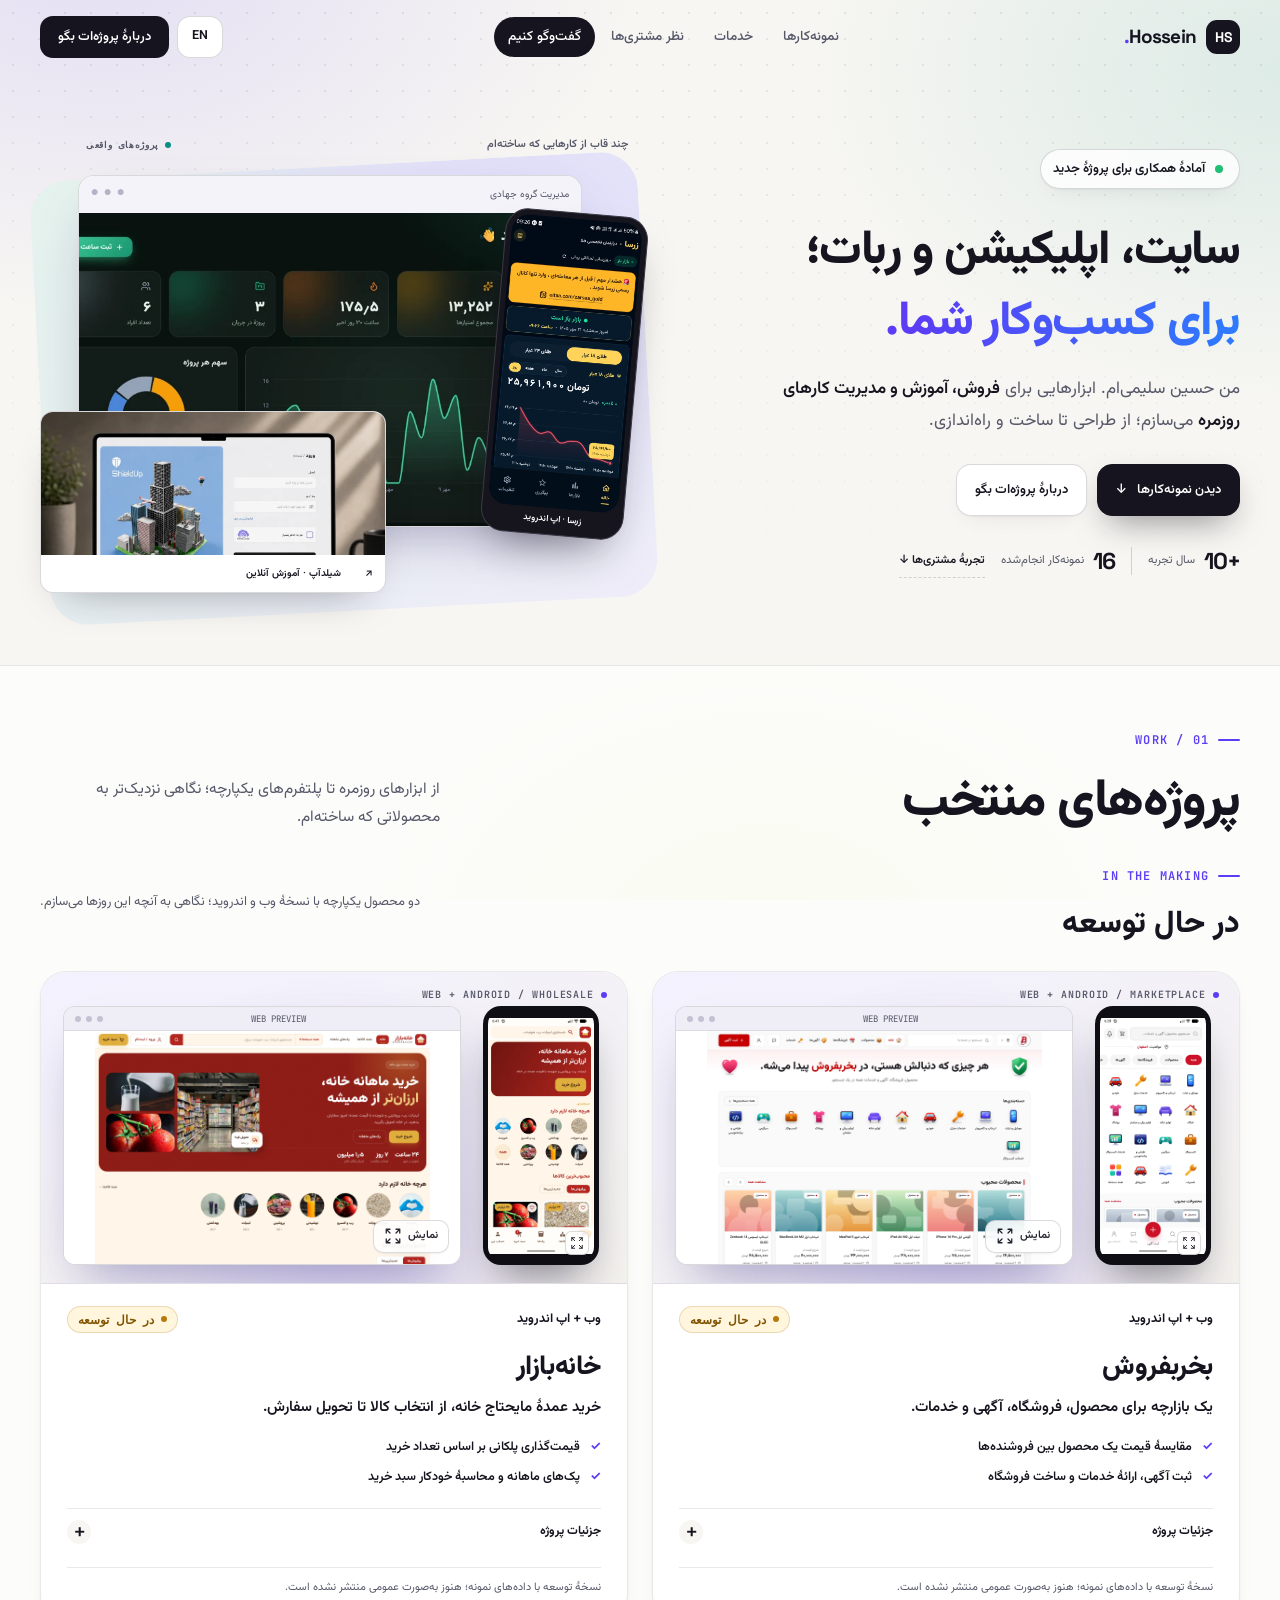
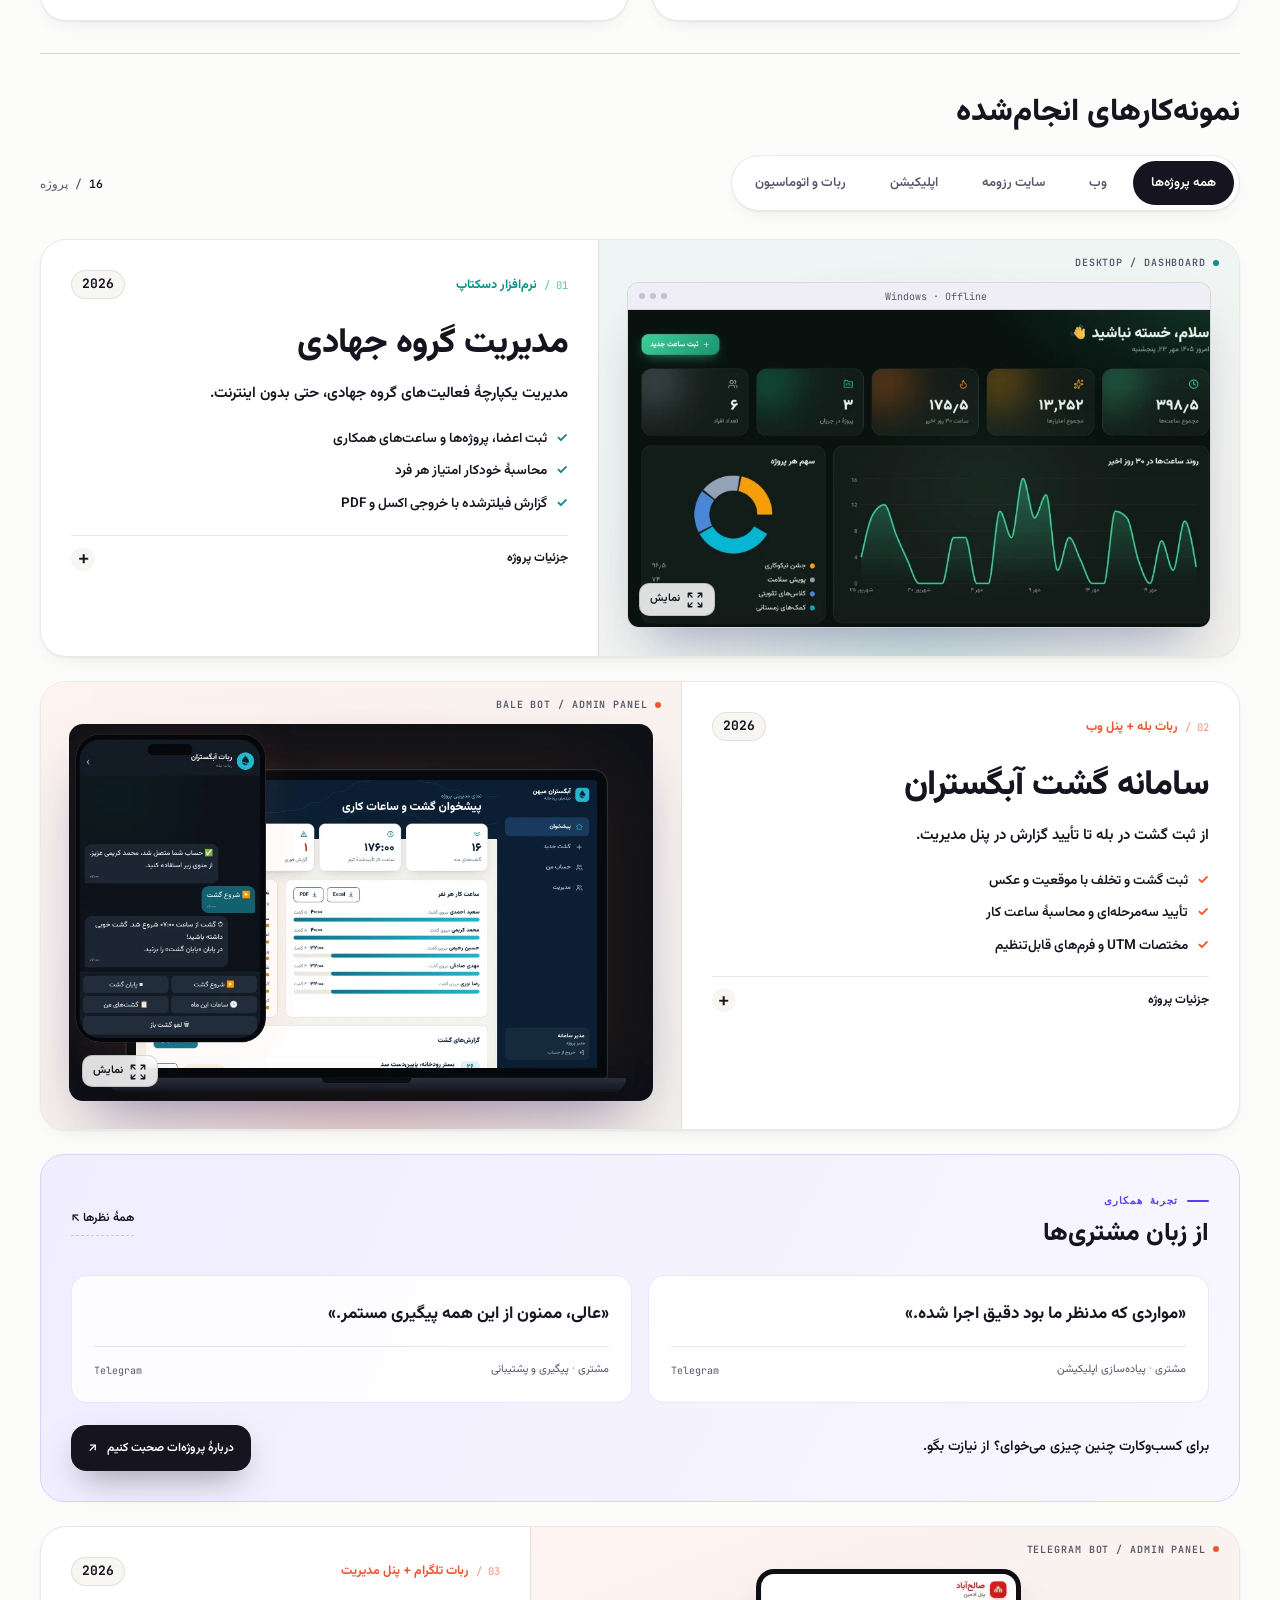
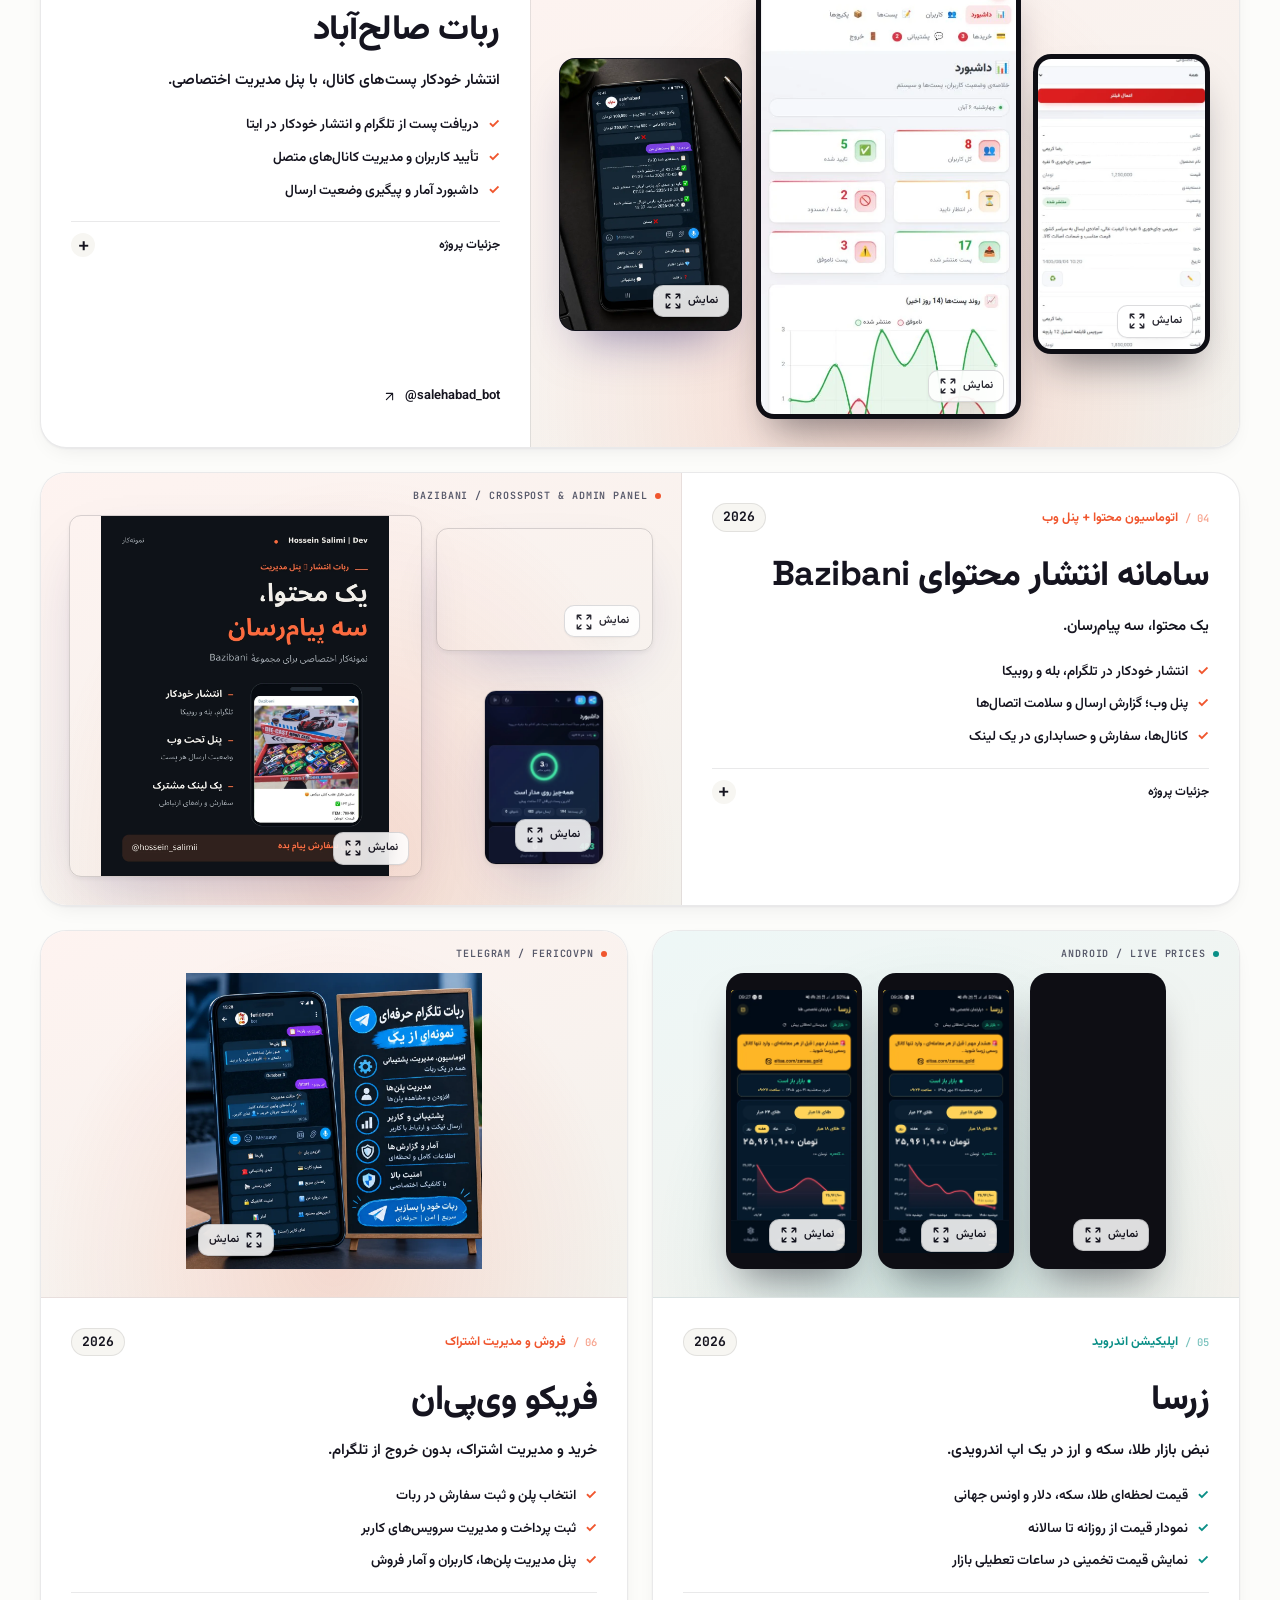
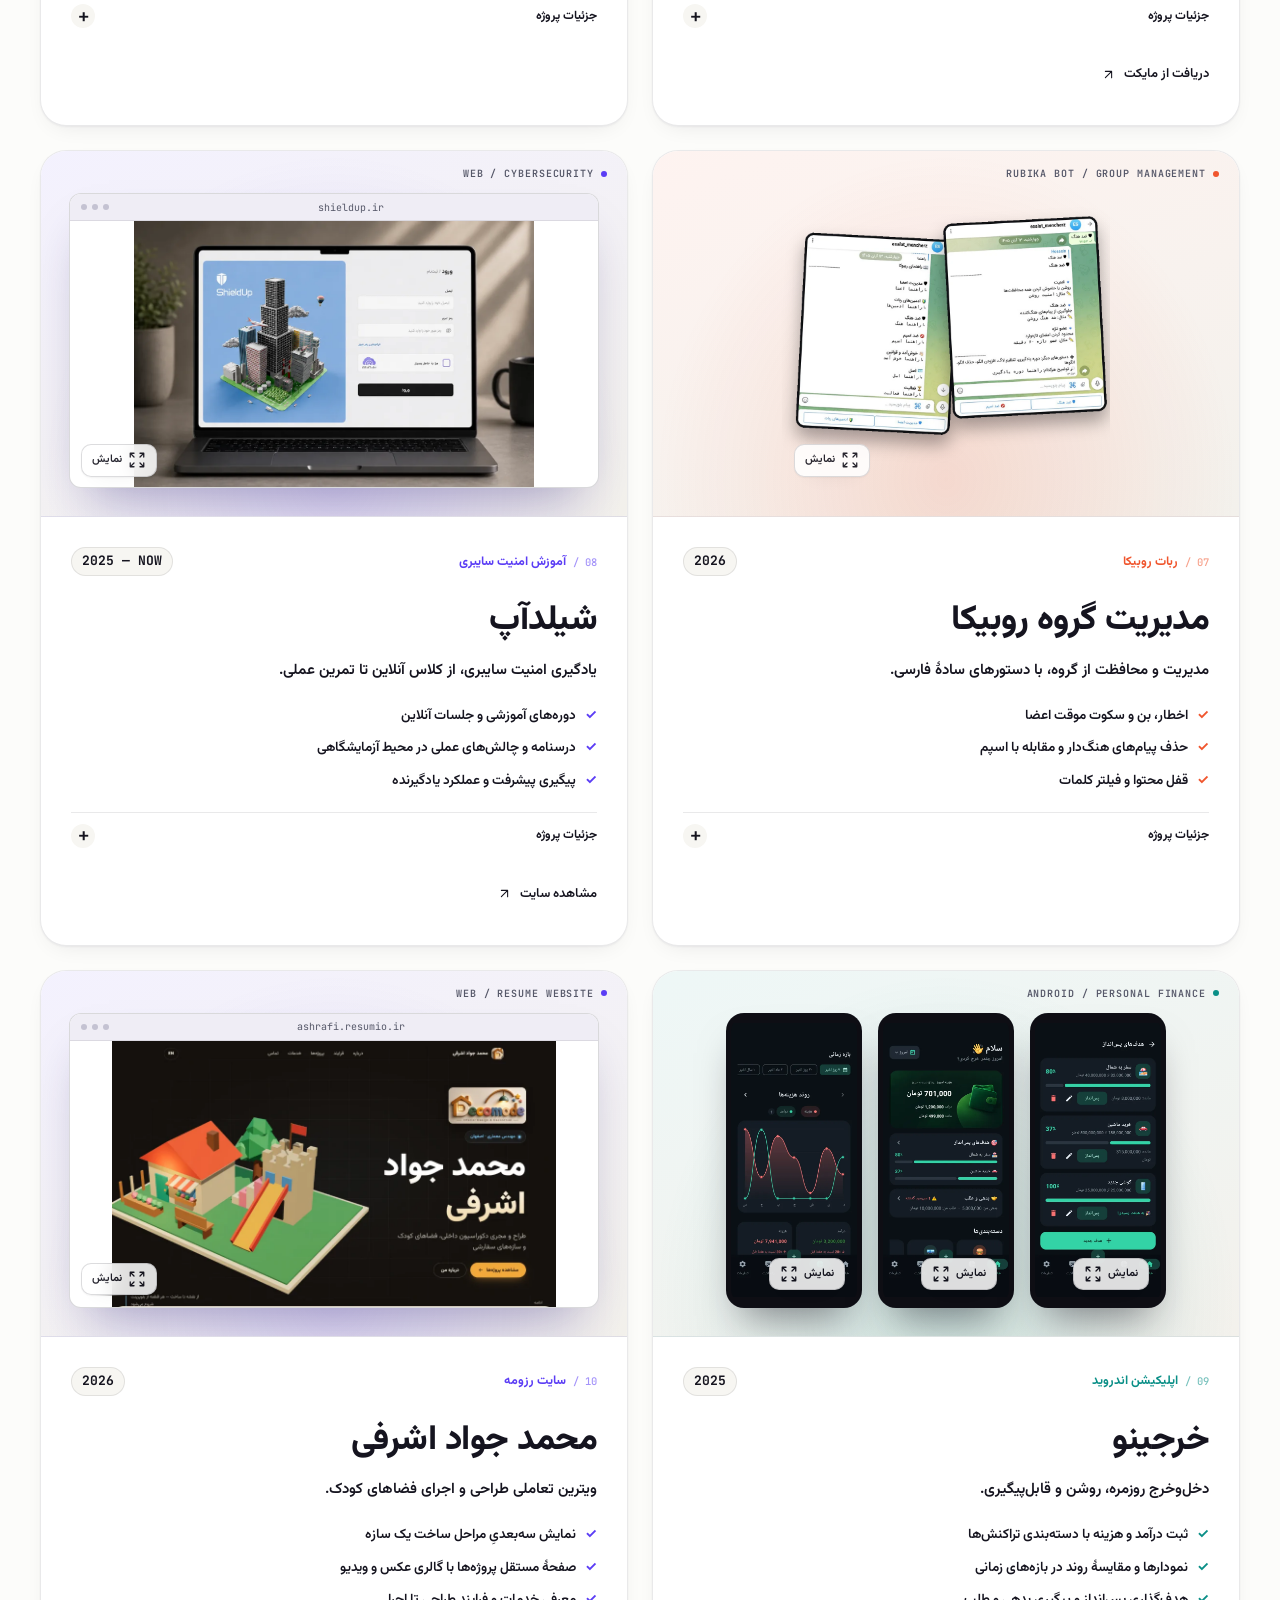
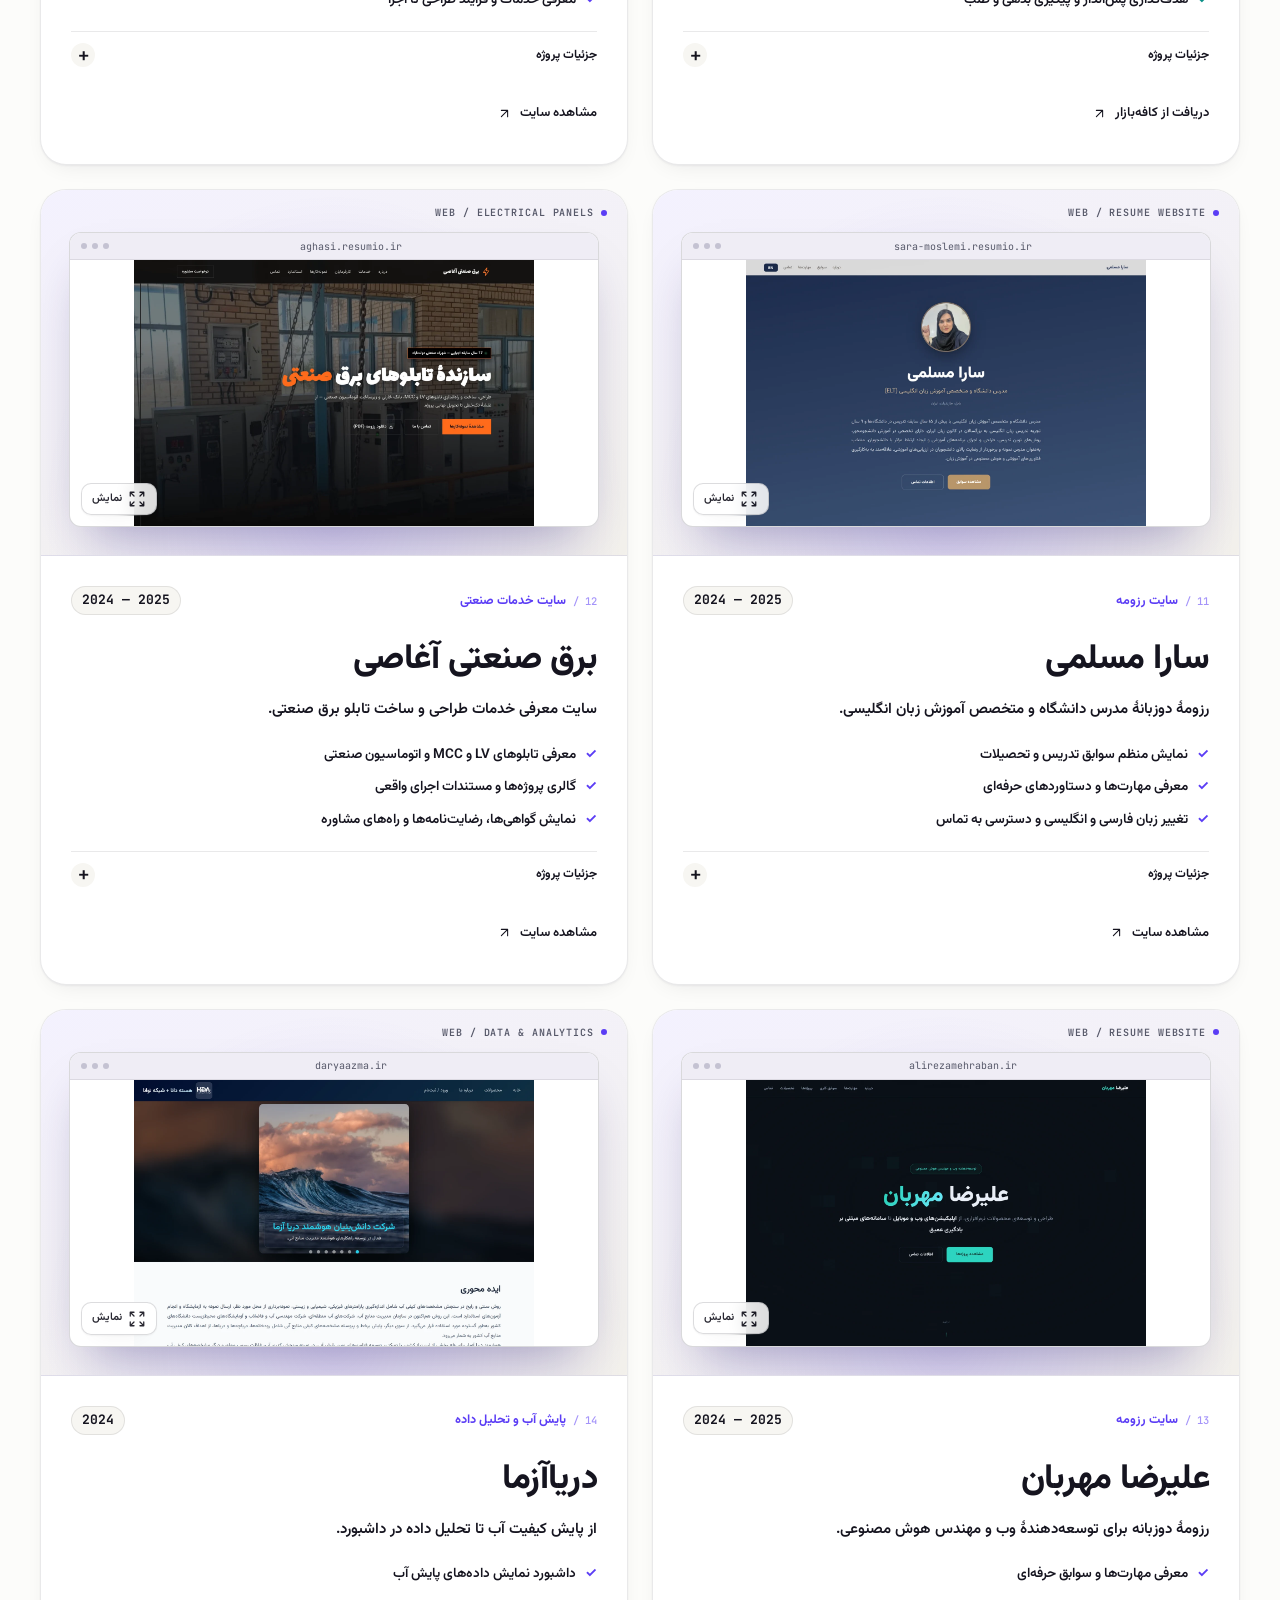
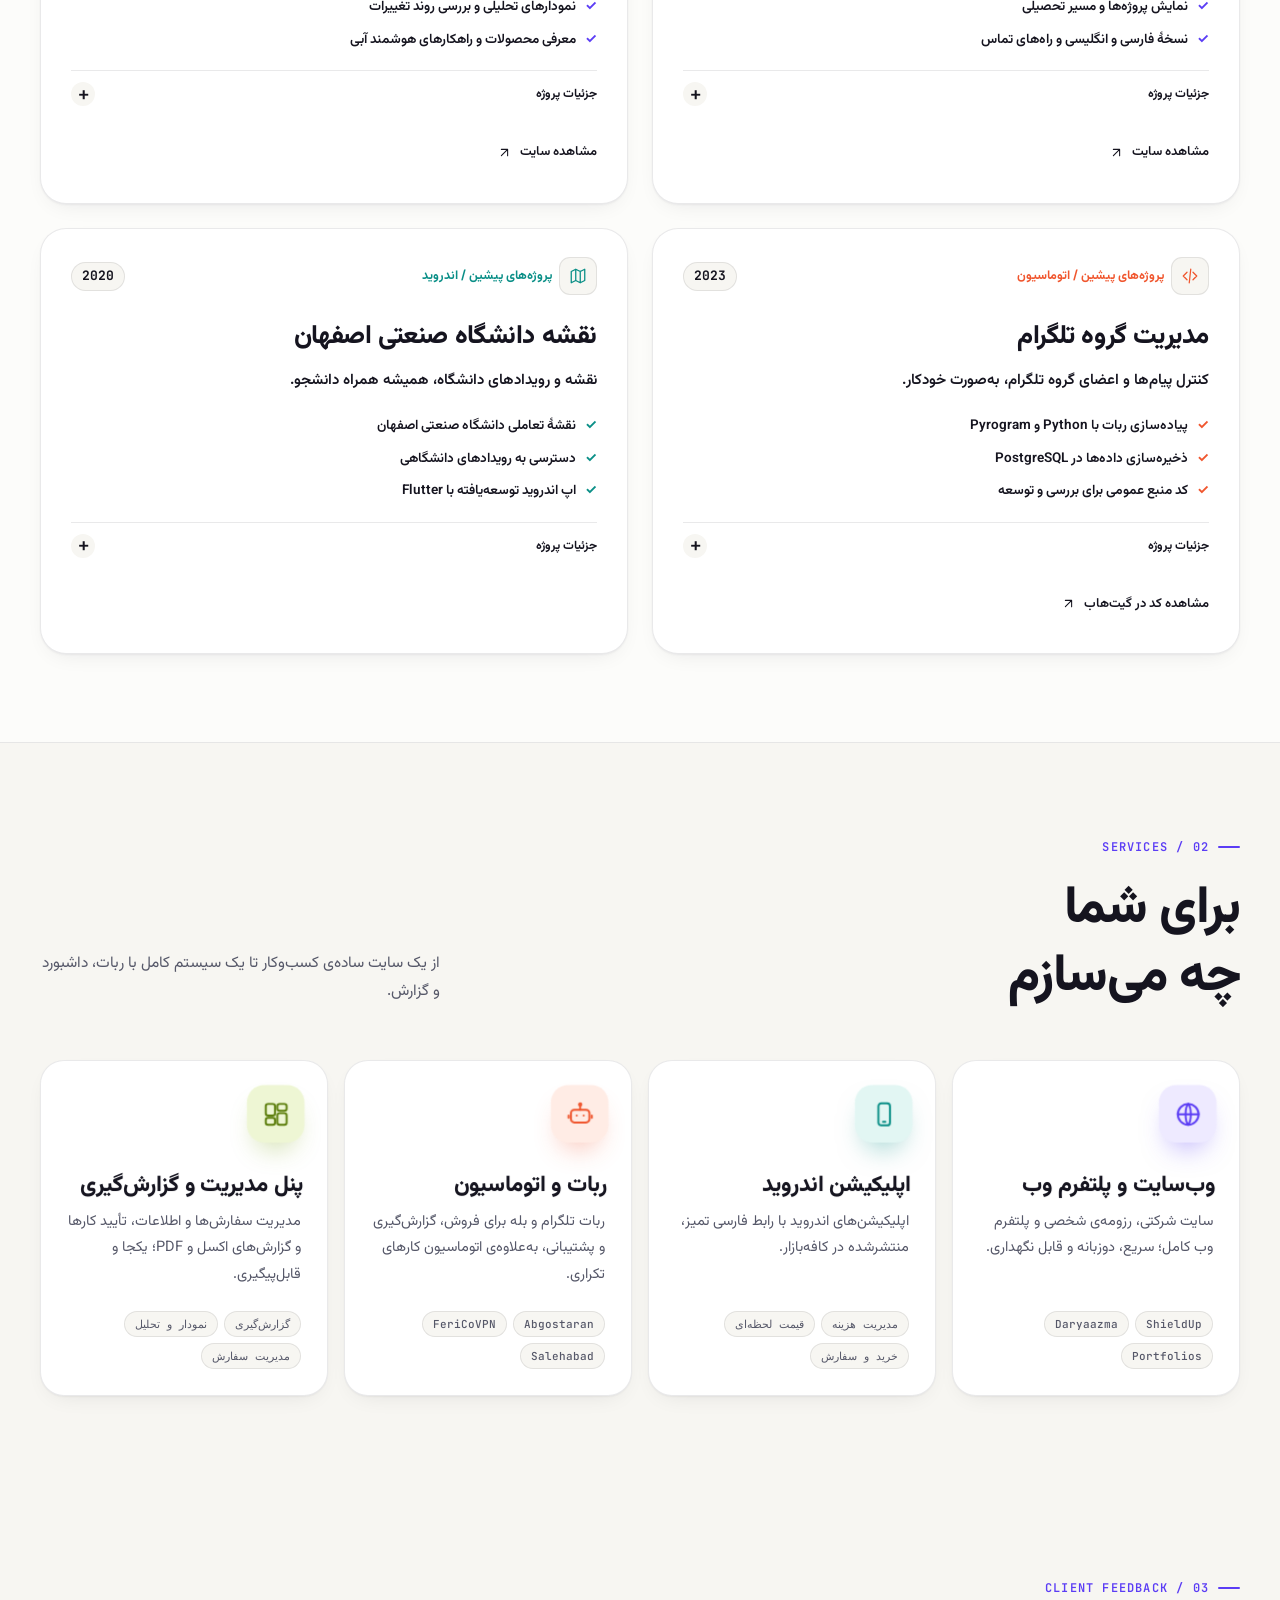
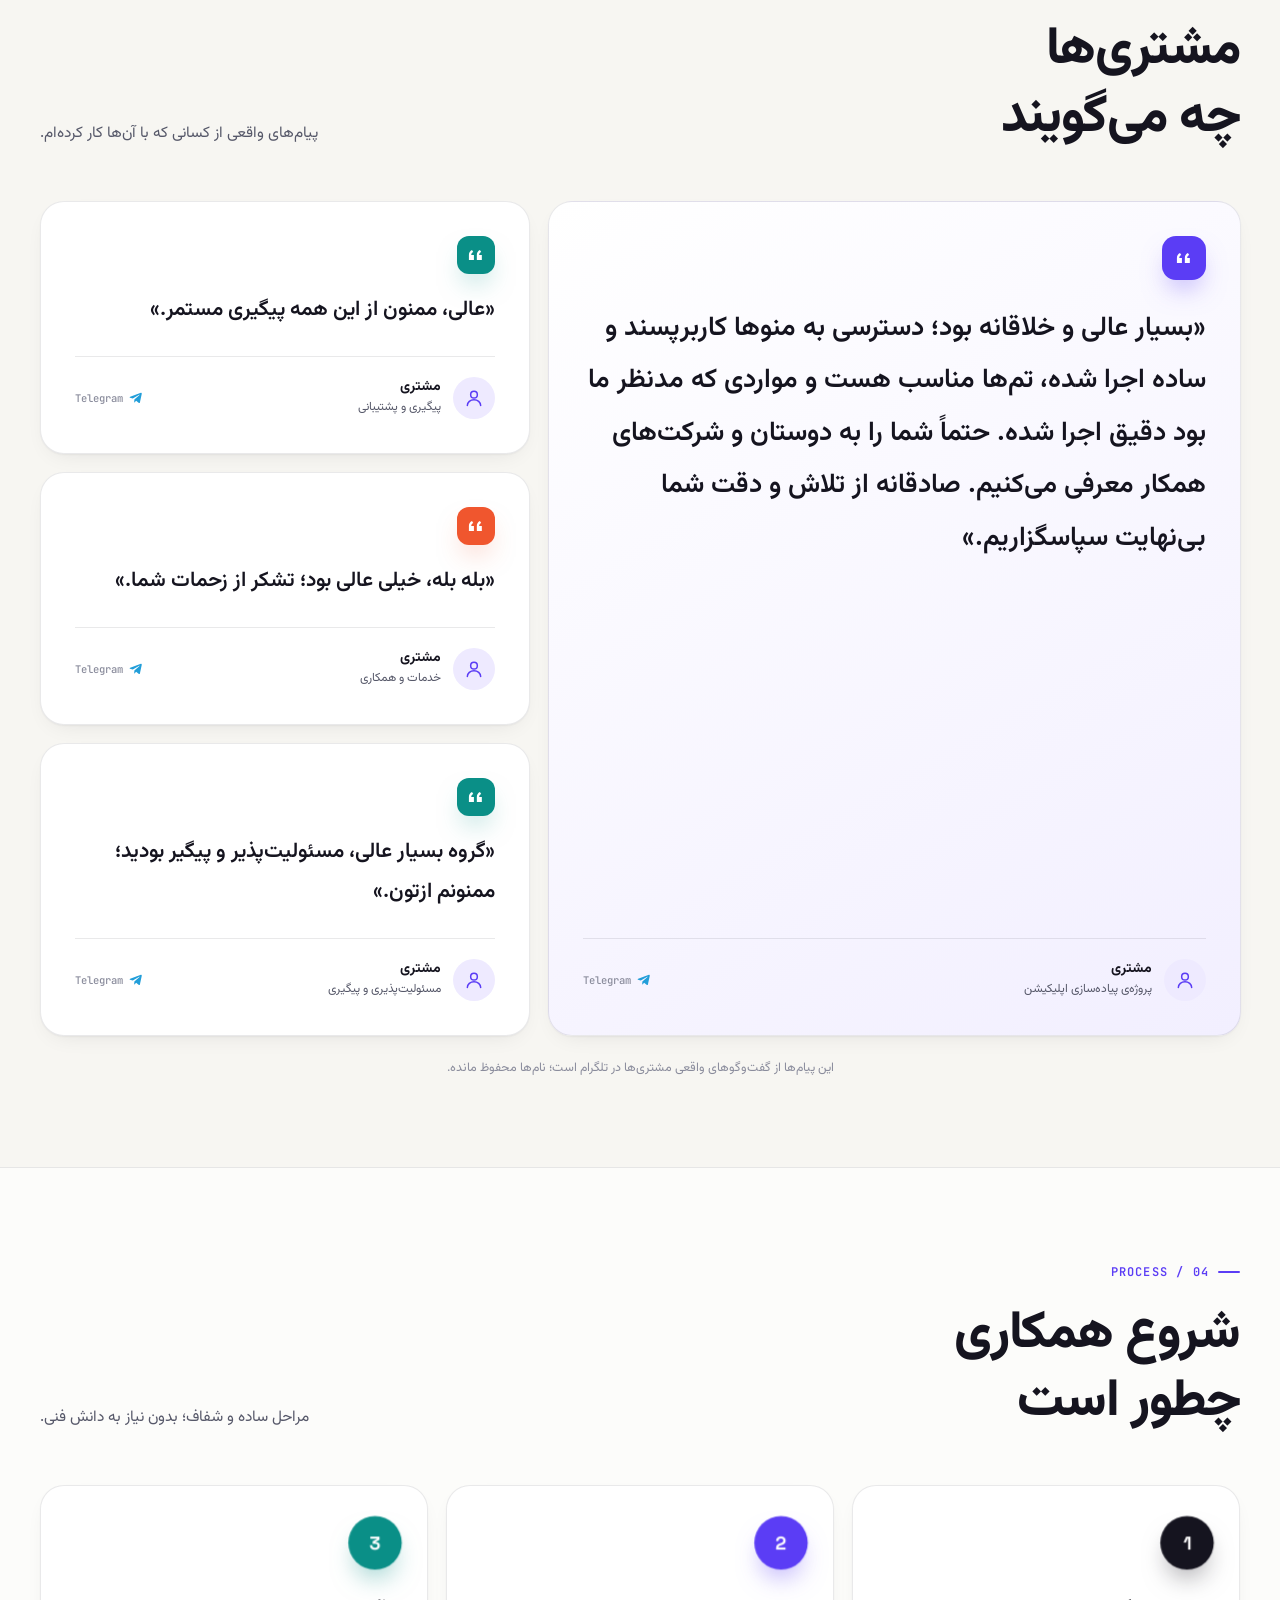
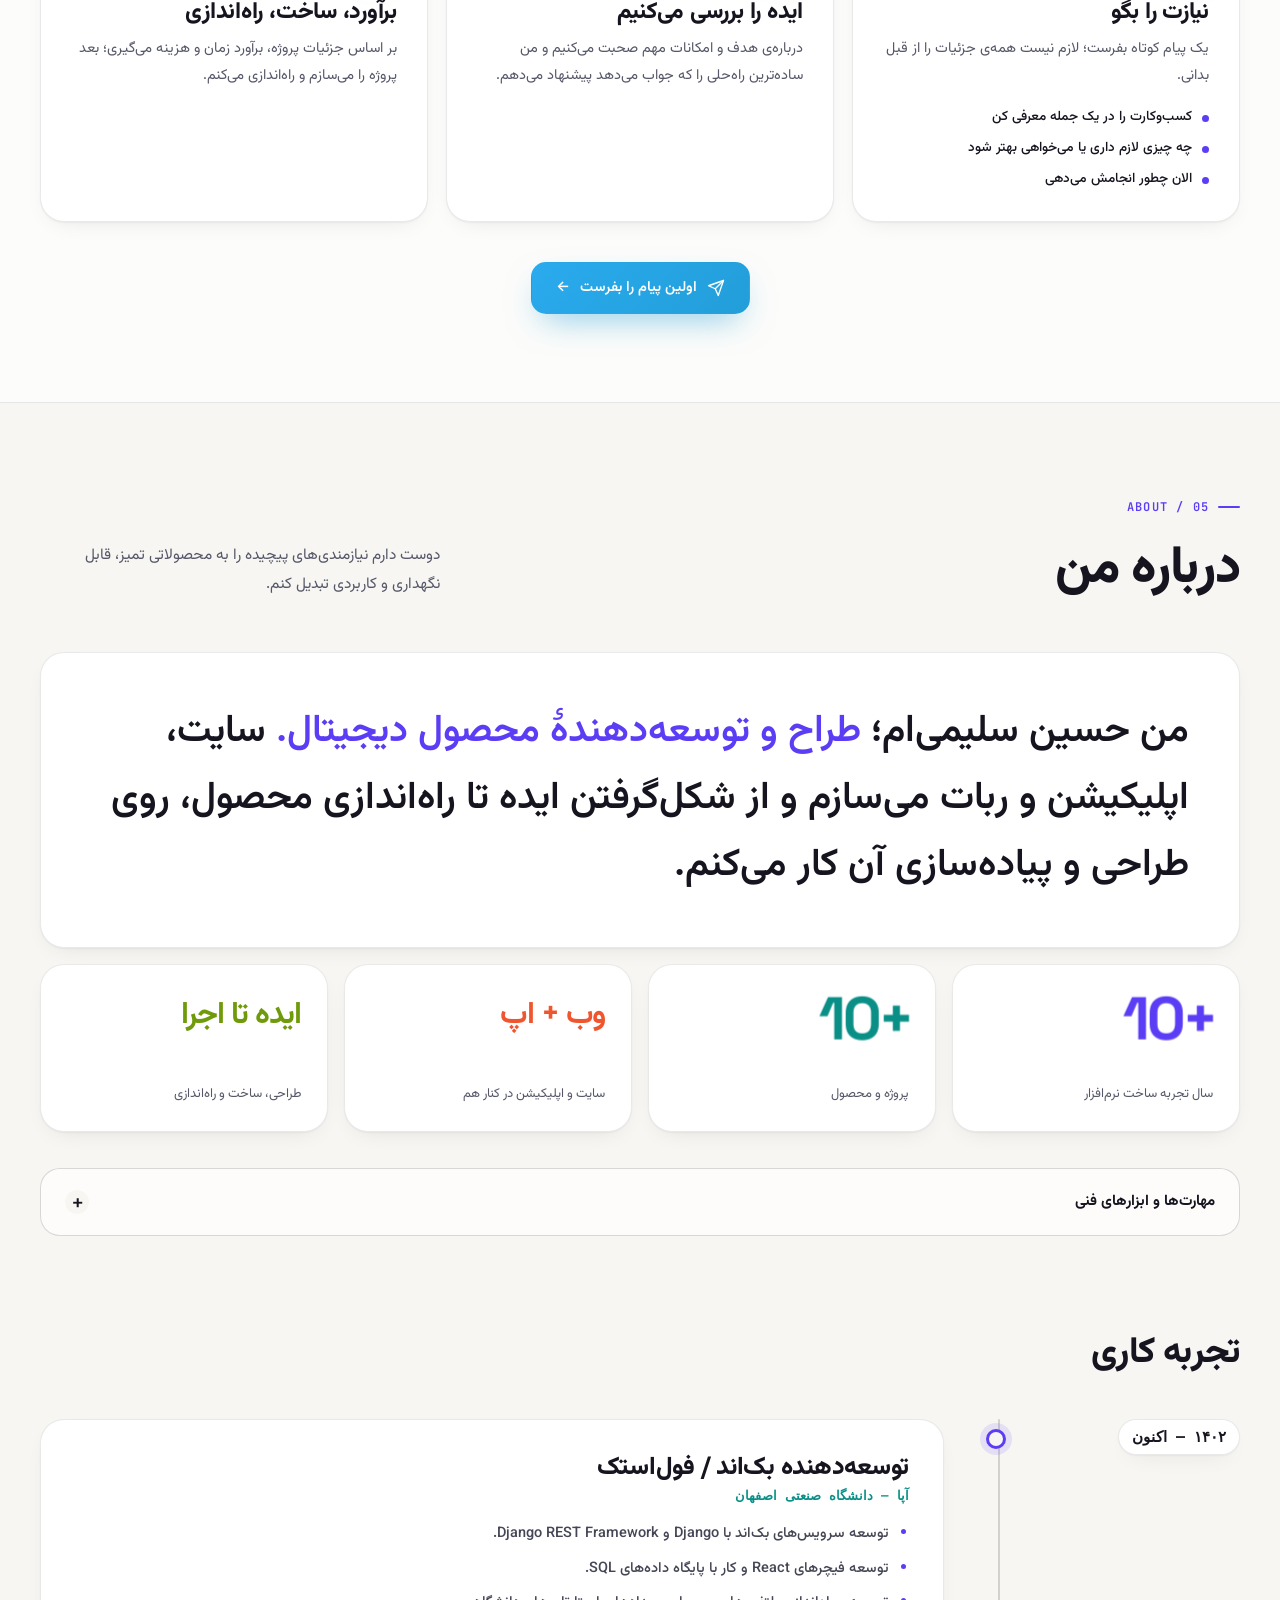
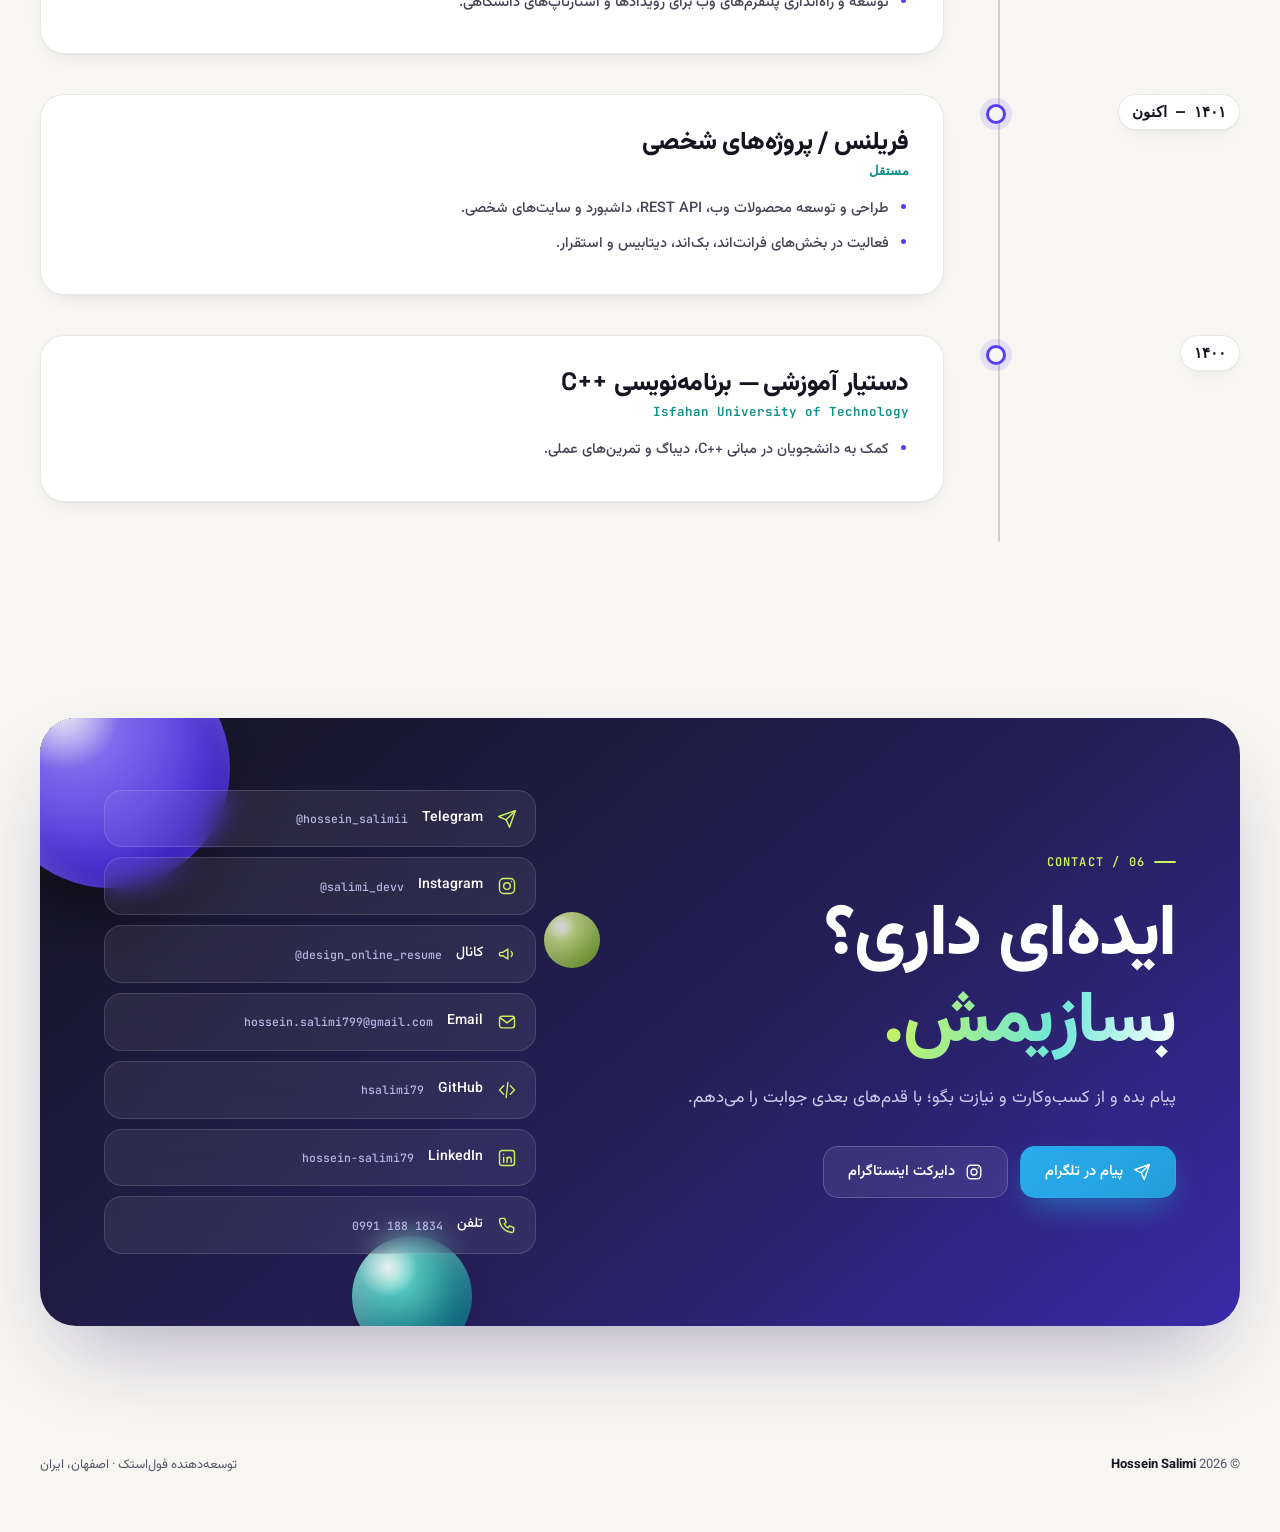
==== commit 4ea789ce: "Make portfolio client-first while keeping every project visible" ====
--- a/index.html
+++ b/index.html
@@ -104,43 +104,11 @@
 .trust b{direction:ltr;unicode-bidi:isolate;display:inline-block;font-family:var(--display);font-size:24px;color:var(--ink);letter-spacing:-.04em;font-weight:700}
 .trust span.sep{width:1px;height:28px;background:var(--line2)}
 
-/* hero stage: 3D terminal + orbs */
-.stage{position:relative;height:580px;perspective:1600px}
-.deck{position:absolute;inset:0;transform-style:preserve-3d;transform:rotateY(var(--ry,-16deg)) rotateX(var(--rx,7deg));transition:transform .25s ease-out}
-[dir=rtl] .deck{--ry:16deg}
+/* decorative contact orbs */
 .orb{position:absolute;border-radius:50%;will-change:transform;
  background:radial-gradient(circle at 30% 26%,rgba(255,255,255,.95) 0,rgba(255,255,255,0) 24%),radial-gradient(circle at 36% 32%,var(--o1),var(--o2) 72%);
  box-shadow:inset -16px -22px 46px rgba(30,10,120,.28),inset 10px 10px 30px rgba(255,255,255,.35),0 50px 70px -26px var(--os)}
-.orb-1{--o1:#9b86ff;--o2:#4a2ee0;--os:rgba(91,61,245,.7);width:150px;height:150px;top:-2%;inset-inline-end:6%;transform:translateZ(150px);animation:bob 7s ease-in-out infinite}
-.orb-2{--o1:#6fe7d9;--o2:#08877f;--os:rgba(10,143,135,.65);width:88px;height:88px;bottom:6%;inset-inline-start:-2%;transform:translateZ(210px);animation:bob 8s ease-in-out -3s infinite}
-.orb-3{--o1:#e6ff8a;--o2:#8cc90f;--os:rgba(140,201,15,.6);width:58px;height:58px;top:46%;inset-inline-end:-3%;transform:translateZ(240px);animation:bob 6s ease-in-out -1s infinite}
-.orb-4{--o1:#ffb199;--o2:#e8431a;--os:rgba(240,86,46,.55);width:46px;height:46px;top:8%;inset-inline-start:2%;transform:translateZ(120px);animation:bob 9s ease-in-out -5s infinite}
 @keyframes bob{50%{translate:0 -16px}}
-.screen{position:absolute;border-radius:20px;overflow:hidden;border:1px solid rgba(255,255,255,.1);background:#14131c;box-shadow:0 60px 90px -30px rgba(40,30,110,.55),0 24px 40px -20px rgba(21,20,31,.5);transform-style:preserve-3d}
-.screen:after{content:"";position:absolute;inset:0;background:linear-gradient(125deg,rgba(255,255,255,.1),transparent 36%);pointer-events:none}
-.screen .bar{height:36px;display:flex;align-items:center;gap:7px;padding:0 14px;background:#1d1c28;border-bottom:1px solid rgba(255,255,255,.07);font:500 11px var(--mono);color:#9a9cb4;direction:ltr}
-.screen .bar i{width:10px;height:10px;border-radius:50%;background:#3a3b4d}
-.screen .bar i:nth-child(1){background:#ff6b6b}.screen .bar i:nth-child(2){background:#ffd166}.screen .bar i:nth-child(3){background:#34d399}
-.screen .bar span{margin-inline-start:8px}
-.term{inset-inline:0;top:13%;transform:translateZ(60px);animation:bob 8s ease-in-out infinite;direction:ltr;text-align:left}
-.term pre{font-family:var(--mono);font-size:13.5px;line-height:1.9;color:#d8d9e6;padding:22px 24px 26px;min-height:340px;white-space:pre-wrap;word-break:break-word}
-.term .p{color:#c9f45c}.term .ok{color:#52e0c4}.term .dim{color:#6f7188}.term .hl{color:#a99bff}
-.term .cur{display:inline-block;width:8px;height:15px;background:#c9f45c;vertical-align:-2px;margin-left:2px;animation:blink 1s steps(2) infinite}
-@keyframes blink{50%{opacity:0}}
-.chip3d{position:absolute;display:flex;align-items:center;gap:10px;padding:11px 16px 11px 12px;border-radius:16px;background:rgba(255,255,255,.92);border:1px solid var(--line);box-shadow:var(--shadow-m);font-size:13px;font-weight:600;white-space:nowrap;backdrop-filter:blur(10px)}
-.chip3d i{display:grid;place-items:center;width:30px;height:30px;border-radius:10px;font-style:normal;font-size:15px}
-.chip3d small{display:block;font-size:10.5px;font-weight:500;color:var(--muted);line-height:1.3}
-.chip3d.c1{bottom:3%;inset-inline-end:2%;transform:translateZ(190px);animation:bob 7s ease-in-out -2s infinite}
-.chip3d.c1 i{background:var(--teal-soft);color:var(--teal)}
-.chip3d.c2{top:2%;inset-inline-start:14%;transform:translateZ(170px);animation:bob 8s ease-in-out -4s infinite}
-.chip3d.c2 i{background:var(--violet-soft);color:var(--violet)}
-
-/* marquee */
-.marquee{border-block:1px solid var(--line);overflow:hidden;white-space:nowrap;color:var(--muted);font:500 13px var(--mono);letter-spacing:.04em;padding:19px 0;background:rgba(255,255,255,.6);direction:ltr}
-.marquee-track{display:inline-block;animation:move 40s linear infinite}
-.marquee span{margin:0 26px}.marquee b{color:var(--violet)}
-@keyframes move{to{transform:translateX(-50%)}}
-
 /* sections */
 .section{padding:128px 0;position:relative}
 .section.alt{background:rgba(255,255,255,.62);border-block:1px solid var(--line)}
@@ -425,7 +393,6 @@
 }
 @media(max-width:1000px){
   .hero{grid-template-columns:minmax(0,1fr);padding:112px 0 60px;gap:24px;min-height:auto}
-  .stage{height:430px;margin-top:20px;overflow:clip}
   .section{padding:92px 0}
   .reviews{grid-template-columns:1fr}.review.big,.review.sm{grid-column:auto;grid-row:auto}
   .steps{grid-template-columns:1fr}
@@ -443,20 +410,6 @@
   .footer{padding-bottom:110px}
 }
 @media(max-width:760px){
-  /* A flat terminal and two tidy labels fit small screens without overlap. */
-  .stage{height:auto;margin-top:8px;perspective:none;overflow:visible}
-  .deck{position:relative;inset:auto;display:grid;grid-template-columns:repeat(2,minmax(0,1fr));gap:12px;transform:none;transform-style:flat;transition:none}
-  .deck .orb{display:none}
-  .deck .term{position:relative;inset:auto;grid-column:1/-1;transform:none;animation:none;border-radius:16px;box-shadow:0 18px 40px -20px rgba(40,30,110,.4)}
-  .term:after{display:none}
-  .term .bar{height:36px;padding:0 12px;gap:6px;font-size:10px}
-  .term .bar i{width:8px;height:8px;flex-shrink:0}
-  .term .bar span{margin-inline-start:6px}
-  .term pre{height:264px;min-height:0;padding:16px;font-size:12px;line-height:1.85}
-  .term .dim{color:#a1a3b9}
-  .deck .chip3d{position:static;min-width:0;gap:8px;padding:10px;border-radius:12px;font-size:11px;white-space:normal;transform:none;animation:none;backdrop-filter:none;box-shadow:var(--shadow-s)}
-  .deck .chip3d i{width:28px;height:28px;flex-shrink:0;border-radius:8px}
-  .deck .chip3d small{font-size:9px;line-height:1.5;margin-top:2px}
   .projects{gap:20px;grid-template-columns:1fr}
   .project.featured,.project.featured.flip,.project.featured.wide-visual{grid-template-columns:1fr;grid-column:auto}
   .flip .project-visual{order:0;border-inline-start:0}
@@ -500,6 +453,61 @@
   .cta-band{background:#fff;color:#111;box-shadow:none;border:1px solid #ccc}.cta-band p,.cta-band h2 .gradient{color:#333;background:none}
   .container{width:92%}
 }
+
+/* Portfolio-first layout: real products, readable outcomes, optional technical detail. */
+.hero{min-height:0;padding:136px 0 72px;gap:52px;grid-template-columns:minmax(0,1fr) minmax(0,1.08fr)}
+.hero h1,.fa .hero h1{font-size:clamp(38px,4.1vw,58px);line-height:1.22;letter-spacing:-.035em;text-wrap:balance}
+.fa .hero h1{font-size:clamp(36px,3.7vw,53px);line-height:1.5;letter-spacing:-.025em}
+.hero-copy{font-size:17px;line-height:1.9;margin-top:20px;max-width:49ch}
+.hero .kicker{margin-bottom:22px}.hero .ctas{margin-top:26px;gap:10px}.hero .btn{font-size:13px;padding-inline:18px}
+.hero .trust{margin-top:26px;gap:16px;font-size:11.5px}.hero .trust b{font-size:23px}.hero .trust .link{font-size:11.5px}
+.hero-showcase{position:relative;min-width:0;padding:0 0 66px 38px;direction:ltr;isolation:isolate}
+.hero-showcase:before{content:"";position:absolute;inset:30px -12px -18px 0;border-radius:38px;background:radial-gradient(ellipse at 75% 20%,#dfdafb,transparent 65%),linear-gradient(135deg,#e4f2ed,#eeecf9);z-index:-1;transform:rotate(-3deg)}
+.showcase-heading{display:flex;align-items:center;justify-content:space-between;gap:12px;padding:0 8px 20px;color:var(--muted);font-size:11px;font-weight:600;direction:inherit}
+.showcase-live{font:600 9px var(--mono);letter-spacing:.07em;display:flex;align-items:center;gap:6px;white-space:nowrap}.showcase-live:before{content:"";width:6px;height:6px;border-radius:50%;background:var(--teal)}
+.showcase-dashboard{display:block;border:1px solid var(--line2);border-radius:16px;background:#fff;overflow:hidden;box-shadow:0 24px 55px -24px rgba(33,26,76,.4);margin-right:54px;transition:transform .25s}
+.showcase-dashboard:hover,.showcase-web:hover{transform:translateY(-4px)}
+.showcase-bar{display:flex;align-items:center;justify-content:space-between;padding:10px 12px;background:#f5f3fa;color:var(--muted);font-size:10px}.showcase-dots{color:#b5b1c7;font-size:8px;letter-spacing:2px}
+.showcase-dashboard>img{width:100%;height:auto;aspect-ratio:16/10;object-fit:cover;object-position:top;display:block}
+.showcase-caption{display:grid;gap:5px;padding:15px 18px 17px;direction:inherit}.showcase-caption strong{font-size:13px;color:var(--ink)}.showcase-caption>span{font-size:10px;color:var(--muted)}
+.showcase-phone{position:absolute;right:0;top:76px;width:24%;padding:5px;background:#16151e;border:1px solid #3b3945;border-radius:23px;box-shadow:0 24px 44px -18px rgba(21,20,31,.5);transform:rotate(5deg);transition:transform .25s}
+.showcase-phone:hover{transform:rotate(0deg) translateY(-4px)}.showcase-phone img{display:block;width:100%;height:auto;aspect-ratio:9/20;object-fit:cover;object-position:top;border-radius:18px}
+.showcase-phone>span{position:absolute;top:calc(100% + 10px);left:50%;transform:translateX(-50%);white-space:nowrap;font-size:10px;font-weight:600;color:var(--ink)}
+.showcase-web{position:absolute;left:0;bottom:0;width:58%;border:1px solid var(--line2);background:var(--surface);border-radius:13px;overflow:hidden;box-shadow:0 20px 44px -24px rgba(21,20,31,.4);display:grid;grid-template-columns:1fr auto;transition:transform .25s}
+.showcase-web img{display:block;grid-column:1/-1;width:100%;height:auto;aspect-ratio:2.4/1;object-fit:cover;object-position:top}.showcase-web>span{padding:10px 12px;font-size:10px;font-weight:600}
+[dir=rtl] .showcase-heading,[dir=rtl] .showcase-caption,[dir=rtl] .showcase-web>span{direction:rtl;text-align:right}
+.section{padding:88px 0}#projects{padding-top:58px}#projects .section-head{margin-bottom:28px}.section-title{font-size:clamp(34px,4.2vw,52px)}
+.development-work{margin-bottom:34px;padding-bottom:32px}.development-work .section-head{margin-bottom:20px}.development-work .section-note{font-size:13px;max-width:390px}
+.development-title{font-size:clamp(23px,2.6vw,31px)}.development-project .project-body{padding:22px 26px}.development-project .project-visual{aspect-ratio:16/8.5!important;padding:34px 22px 18px!important}
+.development-project h3{font-size:27px;margin-bottom:8px}.development-project .project-top{margin-bottom:12px}.development-project .project-intro{font-size:14px}.development-project .project-features{margin-top:12px;gap:6px;font-size:12.5px}.development-note{margin-top:12px;padding-top:10px;font-size:11px}
+.project{scroll-margin-top:94px}.project-body,.featured .project-body{padding:30px}.project .project-intro{font-size:15px;font-weight:600}.project-features{font-size:13.5px;line-height:1.9;gap:7px}
+.project-details{margin-top:18px;border-top:1px solid var(--line)}
+.project-details>summary,.skills-details>summary{display:flex;align-items:center;justify-content:space-between;gap:12px;min-height:46px;cursor:pointer;list-style:none;color:var(--ink);font-size:12px;font-weight:700}
+.project-details>summary::-webkit-details-marker,.skills-details>summary::-webkit-details-marker{display:none}.details-plus{display:grid;place-items:center;width:24px;height:24px;border-radius:50%;background:var(--bg);font:500 19px/1 var(--mono);flex-shrink:0;transition:transform .2s}
+details[open]>summary .details-plus{transform:rotate(45deg)}.project-details-content{padding-bottom:8px}.project-details-content .project-features{margin-top:4px}
+.project .tech-label{font-size:11px;font-weight:700;margin-top:16px;color:var(--muted)}.project-details .tags{margin-top:8px}.project .links{padding-top:14px;gap:10px 18px}.project .links .link{font-size:13px;min-height:42px}
+.client-highlights{grid-column:1/-1;padding:30px;border:1px solid #d8d1fc;border-radius:24px;background:linear-gradient(115deg,#f0edff,#f8f7ff);scroll-margin-top:100px}
+.highlights-heading{display:flex;align-items:center;justify-content:space-between;gap:16px;margin-bottom:22px}.highlights-heading .eyebrow{font-size:10px;margin-bottom:8px}.highlights-heading h3{font-size:25px;line-height:1.5;font-weight:800}.highlights-heading>.link{font-size:12px}
+.highlights-grid{display:grid;grid-template-columns:repeat(2,minmax(0,1fr));gap:16px}.highlights-grid figure{padding:22px;border:1px solid rgba(91,61,245,.12);border-radius:16px;background:rgba(255,255,255,.86)}
+.highlights-grid blockquote p{font-size:17px;font-weight:700;color:var(--ink);line-height:1.9}.highlights-grid figcaption{display:flex;align-items:center;justify-content:space-between;gap:12px;margin-top:16px;padding-top:14px;border-top:1px solid var(--line);font-size:11px;color:var(--muted)}.highlights-grid figcaption>span:last-child{font:10px var(--mono)}
+.highlights-contact{display:flex;align-items:center;justify-content:space-between;gap:20px;margin-top:22px}.highlights-contact p{font-size:14px;font-weight:600}.highlights-contact .btn{min-height:46px;font-size:12px;padding-inline:16px}
+.navlinks .nav-contact{background:var(--ink);color:#fff}.navlinks .nav-contact:hover{background:var(--violet);color:#fff}
+.skills-details{border:1px solid var(--line2);border-radius:20px;padding:8px 24px;margin-top:36px;background:rgba(255,255,255,.7)}.skills-details>summary{font-size:15px;min-height:50px}.skills-details .xp-title{margin:24px 0}.skills-details .stack-wrap{padding-bottom:24px}.stat .stat-word{font-size:clamp(25px,2.4vw,34px);letter-spacing:-.03em;line-height:1.4;direction:inherit;transform:none}.year{font-size:15px;padding:7px 13px}.entry ul{color:#454655;font-weight:500}
+@media(max-width:1100px){.hero{gap:32px}.hero .ctas .btn{padding-inline:14px;font-size:12px}.showcase-live{display:none}.showcase-phone{top:64px}.hero .trust{gap:12px}}
+@media(max-width:1000px){.hero{grid-template-columns:1fr 1fr;padding:116px 0 62px;gap:24px}.hero h1,.fa .hero h1{font-size:38px}.hero-copy{font-size:15px}.hero .trust{font-size:10px}.hero .trust b{font-size:20px}.hero .trust .link{display:none}.hero-showcase{padding-left:12px;padding-bottom:40px}.showcase-caption{padding:12px}.showcase-caption strong{font-size:11px}.showcase-dashboard{margin-right:32px}.showcase-web{width:64%}.section{padding:70px 0}.navlinks{gap:6px;padding:6px}.navlinks .nav-secondary{display:none}.navlinks a{font-size:12px;padding-inline:17px}.hero .ctas{gap:8px}.hero .ctas .btn{min-height:48px}}
+@media(max-width:760px){.hero{grid-template-columns:1fr;padding:100px 0 40px;gap:32px}.hero-content{max-width:580px}.hero h1,.fa .hero h1{font-size:clamp(32px,6vw,43px)}.hero .kicker{font-size:11px;margin-bottom:16px;padding:6px 12px}.hero-copy{font-size:15px;margin-top:14px}.hero .ctas{margin-top:20px}.hero .ctas .btn{font-size:12px;min-height:48px;padding-inline:16px}.hero .trust{margin-top:20px;gap:13px;font-size:11px}.hero .trust .link{display:inline-flex;font-size:10px}.hero-showcase{width:min(100%,480px);margin-inline:auto;padding:0 12px 36px 24px}.showcase-heading{font-size:10px;padding-bottom:12px}.showcase-live{display:flex;font-size:8px}.showcase-dashboard{margin-right:42px;border-radius:12px}.showcase-bar{font-size:9px;padding:8px 10px}.showcase-dashboard>img{aspect-ratio:1.8/1}.showcase-caption{gap:3px;padding:10px 12px 12px}.showcase-caption strong{font-size:11px}.showcase-caption>span{font-size:9px}.showcase-phone{top:46px;right:0;width:23%;border-radius:18px;padding:4px}.showcase-phone img{border-radius:14px}.showcase-phone>span{font-size:9px;top:calc(100% + 7px)}.showcase-web{width:55%;border-radius:10px}.showcase-web img{aspect-ratio:3.4/1}.showcase-web>span{font-size:9px;padding:8px}.hero-showcase:before{inset:16px 0 -4px 8px;border-radius:24px}#projects{padding-top:38px}.section{padding:58px 0}.section-head{margin-bottom:28px}.section-note{font-size:14px}.section-title{font-size:33px}.development-work .section-head{display:flex;align-items:start;gap:12px}.development-work .section-note{display:none}.development-title{font-size:24px}.development-project .project-visual{aspect-ratio:16/8.5!important}.development-project .project-body{padding:20px}.development-project h3{font-size:25px}.project-body,.featured .project-body{padding:24px}.project-features{font-size:13px}.featured .project-visual{aspect-ratio:16/10}.client-highlights{padding:22px}.highlights-heading{align-items:start;margin-bottom:16px}.highlights-heading h3{font-size:22px}.highlights-heading>.link{font-size:10px}.highlights-grid{grid-template-columns:1fr;gap:10px}.highlights-grid figure{padding:18px}.highlights-grid blockquote p{font-size:15px}.highlights-grid figcaption{font-size:10px;margin-top:12px;padding-top:10px}.highlights-contact{flex-direction:column;align-items:stretch;gap:12px;margin-top:18px}.highlights-contact p{font-size:13px}.highlights-contact .btn{justify-content:center}.work-filter{min-height:44px}.navlinks a{font-size:11px;padding-inline:16px}.skills-details{padding:6px 16px}.year{font-size:14px}.review.big .quote{font-size:19px}.xp-title{margin-top:50px}.cta-band p{color:#e3e1f5}.contact-links a{gap:10px;padding:14px}.contact-links a small{font-size:10px;overflow-wrap:anywhere}}
+@media(max-width:380px){.hero h1,.fa .hero h1{font-size:31px}.hero .ctas .btn{font-size:11px;padding-inline:13px}.hero .trust{gap:10px}.hero .trust b{font-size:20px}.hero .trust .link{font-size:9px}.showcase-heading>span:first-child{font-size:9px}.navlinks a{padding-inline:14px}.project-body,.featured .project-body{padding:22px 20px}}
+.showcase-phone>span{position:static;display:block;transform:none;white-space:normal;color:#fff;text-align:center;font-size:9px;line-height:1.5;padding:5px 0 2px}
+.topbar .nav{width:min(var(--max),calc(100% - 48px))}
+.project{scroll-margin-top:12px}
+.showcase-caption{display:none}
+.development-preview>.media-button,.development-preview>.media-button>.browser-frame{height:100%;min-height:0}
+.development-preview .browser-frame .shot{height:100%;min-height:0;object-fit:contain;background:#fff}
+@media(max-width:560px){.topbar .nav{width:calc(100% - 32px)}}
+@media(max-width:760px){.showcase-caption{display:grid}}
+@media(max-width:760px){.hero-showcase{padding-bottom:6px}.showcase-web,.showcase-phone>span{display:none}.showcase-dashboard{margin-bottom:0}.showcase-caption{padding-right:16px}.showcase-phone{width:22%;top:44px}.hero .trust .link{font-size:11px}}
+@media print{.hero-showcase,.project-details>summary,.skills-details{display:none}.project-details:not([open])>.project-details-content{display:block}.client-highlights{break-inside:avoid}}
+
 </style>
 </head>
 <body class="fa">
@@ -510,61 +518,39 @@
   <div class="container nav">
     <a class="logo" href="#top" aria-label="Hossein Salimi — home"><i>HS</i><b>Hossein<span>.</span></b></a>
     <nav class="navlinks" aria-label="Sections">
-      <a href="#services" data-en="Services" data-fa="خدمات">خدمات</a>
-      <a href="#projects" data-en="Work" data-fa="نمونه‌کار">نمونه‌کار</a>
-      <a href="#reviews" data-en="Reviews" data-fa="نظرات">نظرات</a>
-      <a href="#process" data-en="Process" data-fa="مراحل">مراحل</a>
-      <a href="#about" data-en="About" data-fa="درباره">درباره</a>
-      <a href="#contact" data-en="Contact" data-fa="تماس">تماس</a>
+      <a href="#projects" data-en="Work" data-fa="نمونه‌کارها">نمونه‌کارها</a>
+      <a href="#services" class="nav-secondary" data-en="Services" data-fa="خدمات">خدمات</a>
+      <a href="#client-highlights" data-en="Client feedback" data-fa="نظر مشتری‌ها">نظر مشتری‌ها</a>
+      <a href="#contact" class="nav-contact" data-en="Let’s talk" data-fa="گفت‌وگو کنیم">گفت‌وگو کنیم</a>
     </nav>
-    <div class="actions"><a class="langbtn" id="lang" href="en/" hreflang="en" lang="en" aria-label="English version">EN</a><a class="nav-cta" href="#contact"><span data-en="Start a project" data-fa="شروع پروژه">شروع پروژه</span></a></div>
+    <div class="actions"><a class="langbtn" id="lang" href="en/" hreflang="en" lang="en" aria-label="English version">EN</a><a class="nav-cta" href="https://t.me/hossein_salimii" target="_blank" rel="noopener"><span data-en="Discuss your project" data-fa="دربارهٔ پروژه‌ات بگو">دربارهٔ پروژه‌ات بگو</span></a></div>
   </div>
 </header>
 
 <main id="top">
-<section class="hero container">
-  <div>
-    <div class="kicker rv"><i></i><span data-en="Available for new projects" data-fa="آماده‌ی پذیرش پروژه‌ی جدید">آماده‌ی پذیرش پروژه‌ی جدید</span></div>
-    <h1 class="rv" style="--d:.08s" data-en="Digital products that<br>grow <span class='gradient'>your business.</span>" data-fa="محصول دیجیتالی که<br><span class='gradient'>کسب‌وکارت را رشد می‌دهد.</span>">محصول دیجیتالی که<br><span class='gradient'>کسب‌وکارت را رشد می‌دهد.</span></h1>
-    <p class="hero-copy rv" style="--d:.18s" data-en="I’m Hossein Salimi, a full-stack developer. I build <strong>websites, Android apps, Telegram &amp; Bale bots and dashboards</strong> — from the first idea to a live product." data-fa="من حسین سلیمی‌ام، توسعه‌دهنده فول‌استک. <strong>سایت، اپلیکیشن اندروید، ربات تلگرام و بله و داشبورد مدیریت</strong> می‌سازم؛ از ایده‌ی اول تا محصول زنده.">من حسین سلیمی‌ام، توسعه‌دهنده فول‌استک. <strong>سایت، اپلیکیشن اندروید، ربات تلگرام و بله و داشبورد مدیریت</strong> می‌سازم؛ از ایده‌ی اول تا محصول زنده.</p>
-    <div class="ctas rv" style="--d:.28s">
-      <a class="btn primary magnetic" href="#contact"><span data-en="Start a project" data-fa="شروع پروژه">شروع پروژه</span><span class="arrow" aria-hidden="true">→</span></a>
-      <a class="btn magnetic" href="#projects"><span data-en="See my work" data-fa="مشاهده نمونه‌کارها">مشاهده نمونه‌کارها</span></a>
+<section class="hero container" aria-labelledby="intro-title">
+  <div class="hero-content">
+    <div class="kicker rv"><i></i><span data-en="Available for new projects" data-fa="آمادهٔ همکاری برای پروژهٔ جدید">آمادهٔ همکاری برای پروژهٔ جدید</span></div>
+    <h1 id="intro-title" class="rv" data-en="Websites, apps &amp; bots.<br><span class='gradient'>Built for your business.</span>" data-fa="سایت، اپلیکیشن و ربات؛<br><span class='gradient'>برای کسب‌وکار شما.</span>">سایت، اپلیکیشن و ربات؛<br><span class='gradient'>برای کسب‌وکار شما.</span></h1>
+    <p class="hero-copy rv" data-en="I’m Hossein Salimi. I build tools for <strong>selling, teaching and managing everyday work</strong> — from design to launch." data-fa="من حسین سلیمی‌ام. ابزارهایی برای <strong>فروش، آموزش و مدیریت کارهای روزمره</strong> می‌سازم؛ از طراحی تا ساخت و راه‌اندازی.">من حسین سلیمی‌ام. ابزارهایی برای <strong>فروش، آموزش و مدیریت کارهای روزمره</strong> می‌سازم؛ از طراحی تا ساخت و راه‌اندازی.</p>
+    <div class="ctas rv">
+      <a class="btn primary" href="#projects"><span data-en="Explore my work" data-fa="دیدن نمونه‌کارها">دیدن نمونه‌کارها</span><span class="arrow" aria-hidden="true">↓</span></a>
+      <a class="btn" href="https://t.me/hossein_salimii" target="_blank" rel="noopener"><span data-en="Tell me about your project" data-fa="دربارهٔ پروژه‌ات بگو">دربارهٔ پروژه‌ات بگو</span></a>
     </div>
-    <div class="trust rv" style="--d:.38s">
-      <div><b>10+</b><span data-en="years<br>building" data-fa="سال<br>تجربه">سال<br>تجربه</span></div><span class="sep"></span>
-      <div><b>10+</b><span data-en="projects<br>delivered" data-fa="پروژه<br>تحویل‌شده">پروژه<br>تحویل‌شده</span></div><span class="sep"></span>
-      <a href="#reviews" class="link" data-en="Read client feedback ↓" data-fa="نظر مشتری‌ها ↓">نظر مشتری‌ها ↓</a>
-    </div>
+    <div class="trust rv"><div><b>10+</b><span data-en="years of experience" data-fa="سال تجربه">سال تجربه</span></div><span class="sep"></span><div><b>16</b><span data-en="completed projects below" data-fa="نمونه‌کار انجام‌شده">نمونه‌کار انجام‌شده</span></div><a href="#client-highlights" class="link"><span data-en="Client feedback ↓" data-fa="تجربهٔ مشتری‌ها ↓">تجربهٔ مشتری‌ها ↓</span></a></div>
   </div>
-  <div class="stage" id="stage" aria-hidden="true">
-    <div class="deck" id="deck">
-      <span class="orb orb-1"></span><span class="orb orb-2"></span><span class="orb orb-3"></span><span class="orb orb-4"></span>
-      <div class="screen term"><div class="bar"><i></i><i></i><i></i><span>hossein@dev: ~/projects</span></div><pre id="termOut" aria-hidden="true"><span class="p">❯</span> docker compose up -d
-<span class="ok">✔</span> postgres      <span class="dim">started</span>
-<span class="ok">✔</span> django-api    <span class="dim">started</span>
-<span class="ok">✔</span> react-web     <span class="dim">started</span>
-<span class="p">❯</span> git push origin main
-<span class="hl">→</span> deployed <span class="ok">✔</span></pre></div>
-      <div class="chip3d c1"><i><svg width="17" height="17" fill="none" stroke="currentColor" stroke-width="1.8" stroke-linecap="round" stroke-linejoin="round" viewBox="0 0 24 24" aria-hidden="true"><rect x="4" y="8" width="16" height="11" rx="3"/><path d="M12 8V4.5M9 13h.01M15 13h.01M2 13v2M22 13v2"/><circle cx="12" cy="3.5" r="1"/></svg></i><div><span data-en="Bots &amp; automation" data-fa="ربات و اتوماسیون">ربات و اتوماسیون</span><small>Telegram · Bale · Eitaa</small></div></div>
-      <div class="chip3d c2"><i><svg width="17" height="17" fill="none" stroke="currentColor" stroke-width="1.8" stroke-linecap="round" stroke-linejoin="round" viewBox="0 0 24 24" aria-hidden="true"><circle cx="12" cy="12" r="9"/><path d="M3 12h18M12 3c3 3.2 3 14.8 0 18M12 3c-3 3.2-3 14.8 0 18"/></svg></i><div><span data-en="Web &amp; Android" data-fa="وب و اندروید">وب و اندروید</span><small data-en="Sites · Apps · Dashboards" data-fa="سایت · اپ · داشبورد">سایت · اپ · داشبورد</small></div></div>
-    </div>
+  <div class="hero-showcase rv" aria-label="Project previews">
+    <div class="showcase-heading"><span data-en="A few things I’ve built" data-fa="چند قاب از کارهایی که ساخته‌ام">چند قاب از کارهایی که ساخته‌ام</span><span class="showcase-live"><span data-en="REAL PROJECTS" data-fa="پروژه‌های واقعی">پروژه‌های واقعی</span></span></div>
+    <a class="showcase-dashboard" href="#project-volunteer">
+      <div class="showcase-bar"><span class="showcase-dots" aria-hidden="true">● ● ●</span><span data-en="Volunteer Group Manager" data-fa="مدیریت گروه جهادی">مدیریت گروه جهادی</span></div>
+      <img src="images/kheyrie-dashboard.webp" width="1440" height="900" alt="Volunteer Group Manager dashboard with activity charts" fetchpriority="high" decoding="async">
+      <span class="showcase-caption"><strong data-en="From daily work to clear reports" data-fa="از کارهای روزمره تا گزارش روشن">از کارهای روزمره تا گزارش روشن</strong><span data-en="Management software · View project ↗" data-fa="نرم‌افزار مدیریتی · دیدن پروژه ↖">نرم‌افزار مدیریتی · دیدن پروژه ↖</span></span>
+    </a>
+    <a class="showcase-phone" href="#project-zarsa"><img src="images/zarsa-home.webp" width="1080" height="2400" alt="Zarsa Android app — live gold and currency prices" decoding="async"><span data-en="Zarsa · Android app" data-fa="زرسا · اپ اندروید">زرسا · اپ اندروید</span></a>
+    <a class="showcase-web" href="#project-shield"><img src="images/shieldup.webp" width="1440" height="900" alt="ShieldUp online learning website" decoding="async"><span data-en="ShieldUp · Online learning" data-fa="شیلدآپ · آموزش آنلاین">شیلدآپ · آموزش آنلاین</span><span aria-hidden="true">↗</span></a>
   </div>
 </section>
 
-<div class="marquee" aria-hidden="true"><div class="marquee-track">WEBSITES <b>✦</b> ANDROID APPS <b>✦</b> TELEGRAM BOTS <b>✦</b> BALE BOTS <b>✦</b> DASHBOARDS <b>✦</b> REST APIS <b>✦</b> AUTOMATION <b>✦</b> EXCEL &amp; PDF REPORTS <b>✦</b> WEBSITES <b>✦</b> ANDROID APPS <b>✦</b> TELEGRAM BOTS <b>✦</b> BALE BOTS <b>✦</b> DASHBOARDS <b>✦</b> REST APIS <b>✦</b> AUTOMATION <b>✦</b> EXCEL &amp; PDF REPORTS <b>✦</b></div></div>
-
-<section id="services" class="section">
-<div class="container">
-  <div class="section-head rv"><div><span class="eyebrow">01 / SERVICES</span><h2 class="section-title" data-en="What I can build<br>for you" data-fa="برای شما<br>چه می‌سازم">برای شما<br>چه می‌سازم</h2></div><p class="section-note" data-en="From a simple business site to a full system with bots, dashboards and reports." data-fa="از یک سایت ساده‌ی کسب‌وکار تا یک سیستم کامل با ربات، داشبورد و گزارش.">از یک سایت ساده‌ی کسب‌وکار تا یک سیستم کامل با ربات، داشبورد و گزارش.</p></div>
-  <div class="services">
-    <article class="service card tilt rv"><div class="s-ico"><svg viewBox="0 0 24 24" aria-hidden="true"><circle cx="12" cy="12" r="9"/><path d="M3 12h18M12 3c3 3.2 3 14.8 0 18M12 3c-3 3.2-3 14.8 0 18"/></svg></div><h3 data-en="Websites &amp; web platforms" data-fa="وب‌سایت و پلتفرم وب">وب‌سایت و پلتفرم وب</h3><p data-en="Company sites, personal portfolios and full web platforms — fast, bilingual and easy to maintain." data-fa="سایت شرکتی، رزومه‌ی شخصی و پلتفرم وب کامل؛ سریع، دوزبانه و قابل نگهداری.">سایت شرکتی، رزومه‌ی شخصی و پلتفرم وب کامل؛ سریع، دوزبانه و قابل نگهداری.</p><div class="eg"><span>ShieldUp</span><span>Daryaazma</span><span>Portfolios</span></div></article>
-    <article class="service card tilt rv" style="--d:.07s"><div class="s-ico"><svg viewBox="0 0 24 24" aria-hidden="true"><rect x="7" y="2.5" width="10" height="19" rx="2.5"/><path d="M11 18.5h2"/></svg></div><h3 data-en="Android apps" data-fa="اپلیکیشن اندروید">اپلیکیشن اندروید</h3><p data-en="Native Android apps with a clean Persian interface, published on Cafe Bazaar." data-fa="اپلیکیشن‌های اندروید با رابط فارسی تمیز، منتشرشده در کافه‌بازار.">اپلیکیشن‌های اندروید با رابط فارسی تمیز، منتشرشده در کافه‌بازار.</p><div class="eg"><span>Kharjino</span><span>Kotlin</span><span>Compose</span></div></article>
-    <article class="service card tilt rv" style="--d:.14s"><div class="s-ico"><svg viewBox="0 0 24 24" aria-hidden="true"><rect x="4" y="8" width="16" height="11" rx="3"/><path d="M12 8V4.5M9 13h.01M15 13h.01M2 13v2M22 13v2"/><circle cx="12" cy="3.5" r="1"/></svg></div><h3 data-en="Bots &amp; automation" data-fa="ربات و اتوماسیون">ربات و اتوماسیون</h3><p data-en="Telegram and Bale bots for sales, reporting and support — plus automations that remove repetitive work." data-fa="ربات تلگرام و بله برای فروش، گزارش‌گیری و پشتیبانی، به‌علاوه‌ی اتوماسیون کارهای تکراری.">ربات تلگرام و بله برای فروش، گزارش‌گیری و پشتیبانی، به‌علاوه‌ی اتوماسیون کارهای تکراری.</p><div class="eg"><span>Abgostaran</span><span>FeriCoVPN</span><span>Salehabad</span></div></article>
-    <article class="service card tilt rv" style="--d:.21s"><div class="s-ico"><svg viewBox="0 0 24 24" aria-hidden="true"><rect x="3" y="3" width="8" height="10" rx="2"/><rect x="13" y="3" width="8" height="6" rx="2"/><rect x="13" y="11" width="8" height="10" rx="2"/><rect x="3" y="15" width="8" height="6" rx="2"/></svg></div><h3 data-en="Dashboards &amp; backends" data-fa="داشبورد و بک‌اند">داشبورد و بک‌اند</h3><p data-en="APIs, admin panels, approval flows and Excel / PDF reports — everything behind the scenes." data-fa="API، پنل مدیریت، جریان تأیید و گزارش Excel و PDF؛ هر آنچه پشت صحنه لازم است.">API، پنل مدیریت، جریان تأیید و گزارش Excel و PDF؛ هر آنچه پشت صحنه لازم است.</p><div class="eg"><span>Django</span><span>FastAPI</span><span>React</span></div></article>
-  </div>
-</div>
-</section>
 
 <section id="projects" class="section alt" aria-labelledby="work-title">
 <svg xmlns="http://www.w3.org/2000/svg" width="0" height="0" aria-hidden="true" style="position:absolute;overflow:hidden"><defs>
@@ -576,48 +562,54 @@
 <symbol id="wi-map" viewBox="0 0 24 24"><path d="m3 6 6-3 6 3 6-3v15l-6 3-6-3-6 3V6Zm6-3v15m6-12v15"/></symbol>
 </defs></svg>
 <div class="container">
-<div class="section-head rv"><div><span class="eyebrow">02 / WORK</span><h2 id="work-title" class="section-title" data-en="Selected work" data-fa="پروژه‌های منتخب">پروژه‌های منتخب</h2></div><p class="section-note" data-en="From everyday tools to connected platforms. A closer look at what I build." data-fa="از ابزارهای روزمره تا پلتفرم‌های یکپارچه؛ نگاهی نزدیک‌تر به محصولاتی که ساخته‌ام.">از ابزارهای روزمره تا پلتفرم‌های یکپارچه؛ نگاهی نزدیک‌تر به محصولاتی که ساخته‌ام.</p></div>
+<div class="section-head rv"><div><span class="eyebrow">01 / WORK</span><h2 id="work-title" class="section-title" data-en="Selected work" data-fa="پروژه‌های منتخب">پروژه‌های منتخب</h2></div><p class="section-note" data-en="From everyday tools to connected platforms. A closer look at what I build." data-fa="از ابزارهای روزمره تا پلتفرم‌های یکپارچه؛ نگاهی نزدیک‌تر به محصولاتی که ساخته‌ام.">از ابزارهای روزمره تا پلتفرم‌های یکپارچه؛ نگاهی نزدیک‌تر به محصولاتی که ساخته‌ام.</p></div>
 <div class="development-work" id="in-development" role="region" aria-labelledby="development-title">
 <div class="section-head rv"><div><span class="eyebrow">IN THE MAKING</span><h3 id="development-title" class="development-title" data-en="Currently building" data-fa="در حال توسعه">در حال توسعه</h3></div><p class="section-note" data-en="Two connected web and Android products. A look at what I’m building now." data-fa="دو محصول یکپارچه با نسخهٔ وب و اندروید؛ نگاهی به آنچه این روزها می‌سازم.">دو محصول یکپارچه با نسخهٔ وب و اندروید؛ نگاهی به آنچه این روزها می‌سازم.</p></div>
 <div class="projects development-grid"><article id="project-bokharbefroosh" class="project development-project rv">
 <div class="project-visual"><span class="visual-label">WEB + ANDROID / MARKETPLACE</span><div class="development-preview"><button class="media-button development-web" type="button" data-gallery="bokharbefroosh" data-image="images/bokharbefroosh-web.webp" data-caption="Bokharbefroosh — development website, sample data" aria-label="View Bokharbefroosh — development website, sample data"><div class="browser-frame"><div class="browser-chrome"><i></i><i></i><i></i><span>WEB PREVIEW</span></div><img class="shot" src="images/bokharbefroosh-web.webp" width="2880" height="2000" alt="Bokharbefroosh — development website, sample data" loading="lazy" decoding="async"></div><span class="zoom-hint"><svg class="work-icon" aria-hidden="true"><use href="#wi-expand"></use></svg><span data-en="View" data-fa="نمایش">نمایش</span></span></button><div class="phone-preview"><button class="media-button development-app" type="button" data-gallery="bokharbefroosh" data-image="images/bokharbefroosh-app.webp" data-caption="Bokharbefroosh — native Android app, development preview" aria-label="View Bokharbefroosh — native Android app, development preview"><img class="shot" src="images/bokharbefroosh-app.webp" width="1080" height="2400" alt="Bokharbefroosh — native Android app, development preview" loading="lazy" decoding="async"><span class="zoom-hint"><svg class="work-icon" aria-hidden="true"><use href="#wi-expand"></use></svg><span data-en="View" data-fa="نمایش">نمایش</span></span></button></div></div><button class="media-button sr-only-btn" type="button" data-gallery="bokharbefroosh" data-image="images/bokharbefroosh-product.webp" data-caption="Bokharbefroosh — product detail, development preview" aria-label="View Bokharbefroosh — product detail, development preview"><img class="shot" src="images/bokharbefroosh-product.webp" alt="Bokharbefroosh — product detail, development preview" loading="lazy" decoding="async"></button></div>
 <div class="project-body"><div class="project-top"><span class="project-type" data-en="Website + Android app" data-fa="وب + اپ اندروید">وب + اپ اندروید</span><span class="development-state" data-en="In development" data-fa="در حال توسعه">در حال توسعه</span></div>
 <h3 data-en="Bokharbefroosh" data-fa="بخربفروش">بخربفروش</h3><p class="project-intro" data-en="Products, stores, classifieds and services in one marketplace." data-fa="یک بازارچه برای محصول، فروشگاه، آگهی و خدمات.">یک بازارچه برای محصول، فروشگاه، آگهی و خدمات.</p>
-<ul class="project-features"><li data-en="Compare product offers from multiple sellers" data-fa="مقایسهٔ قیمت یک محصول بین فروشنده‌ها">مقایسهٔ قیمت یک محصول بین فروشنده‌ها</li><li data-en="Publish listings, offer services and create a store" data-fa="ثبت آگهی، ارائهٔ خدمات و ساخت فروشگاه">ثبت آگهی، ارائهٔ خدمات و ساخت فروشگاه</li><li data-en="Buyer–seller chat with photo and video attachments" data-fa="گفت‌وگوی خریدار و فروشنده با عکس و ویدیو">گفت‌وگوی خریدار و فروشنده با عکس و ویدیو</li><li data-en="Orders, purchase tracking and return requests" data-fa="سفارش، پیگیری خرید و درخواست مرجوعی">سفارش، پیگیری خرید و درخواست مرجوعی</li><li data-en="Seller tools and a marketplace administration panel" data-fa="پنل فروشنده و مدیریت بازارچه">پنل فروشنده و مدیریت بازارچه</li></ul>
-<div class="tags"><span class="tag">Django</span><span class="tag">Next.js</span><span class="tag">Kotlin</span><span class="tag">Jetpack Compose</span><span class="tag">PostgreSQL</span></div>
+<ul class="project-features"><li data-en="Compare product offers from multiple sellers" data-fa="مقایسهٔ قیمت یک محصول بین فروشنده‌ها">مقایسهٔ قیمت یک محصول بین فروشنده‌ها</li><li data-en="Publish listings, offer services and create a store" data-fa="ثبت آگهی، ارائهٔ خدمات و ساخت فروشگاه">ثبت آگهی، ارائهٔ خدمات و ساخت فروشگاه</li></ul>
+<details class="project-details"><summary><span data-en="Project details" data-fa="جزئیات پروژه">جزئیات پروژه</span><span class="details-plus" aria-hidden="true">+</span></summary><div class="project-details-content"><ul class="project-features"><li data-en="Buyer–seller chat with photo and video attachments" data-fa="گفت‌وگوی خریدار و فروشنده با عکس و ویدیو">گفت‌وگوی خریدار و فروشنده با عکس و ویدیو</li><li data-en="Orders, purchase tracking and return requests" data-fa="سفارش، پیگیری خرید و درخواست مرجوعی">سفارش، پیگیری خرید و درخواست مرجوعی</li><li data-en="Seller tools and a marketplace administration panel" data-fa="پنل فروشنده و مدیریت بازارچه">پنل فروشنده و مدیریت بازارچه</li></ul><p class="tech-label" data-en="Built with" data-fa="تکنولوژی‌های پروژه">تکنولوژی‌های پروژه</p><div class="tags"><span class="tag">Django</span><span class="tag">Next.js</span><span class="tag">Kotlin</span><span class="tag">Jetpack Compose</span><span class="tag">PostgreSQL</span></div></div></details>
 <div class="development-note" data-en="Development build with sample data; not publicly released yet." data-fa="نسخهٔ توسعه با داده‌های نمونه؛ هنوز به‌صورت عمومی منتشر نشده است.">نسخهٔ توسعه با داده‌های نمونه؛ هنوز به‌صورت عمومی منتشر نشده است.</div>
 </div></article><article id="project-khanebazar" class="project development-project rv">
 <div class="project-visual"><span class="visual-label">WEB + ANDROID / WHOLESALE</span><div class="development-preview"><button class="media-button development-web" type="button" data-gallery="khanebazar" data-image="images/khanebazar-web.webp" data-caption="Khanebazar — development website, sample data" aria-label="View Khanebazar — development website, sample data"><div class="browser-frame"><div class="browser-chrome"><i></i><i></i><i></i><span>WEB PREVIEW</span></div><img class="shot" src="images/khanebazar-web.webp" width="2880" height="2000" alt="Khanebazar — development website, sample data" loading="lazy" decoding="async"></div><span class="zoom-hint"><svg class="work-icon" aria-hidden="true"><use href="#wi-expand"></use></svg><span data-en="View" data-fa="نمایش">نمایش</span></span></button><div class="phone-preview"><button class="media-button development-app" type="button" data-gallery="khanebazar" data-image="images/khanebazar-app.webp" data-caption="Khanebazar — native Android app, development preview" aria-label="View Khanebazar — native Android app, development preview"><img class="shot" src="images/khanebazar-app.webp" width="1080" height="2400" alt="Khanebazar — native Android app, development preview" loading="lazy" decoding="async"><span class="zoom-hint"><svg class="work-icon" aria-hidden="true"><use href="#wi-expand"></use></svg><span data-en="View" data-fa="نمایش">نمایش</span></span></button></div></div><button class="media-button sr-only-btn" type="button" data-gallery="khanebazar" data-image="images/khanebazar-product.webp" data-caption="Khanebazar — product detail, development preview" aria-label="View Khanebazar — product detail, development preview"><img class="shot" src="images/khanebazar-product.webp" alt="Khanebazar — product detail, development preview" loading="lazy" decoding="async"></button></div>
 <div class="project-body"><div class="project-top"><span class="project-type" data-en="Website + Android app" data-fa="وب + اپ اندروید">وب + اپ اندروید</span><span class="development-state" data-en="In development" data-fa="در حال توسعه">در حال توسعه</span></div>
 <h3 data-en="Khanebazar" data-fa="خانه‌بازار">خانه‌بازار</h3><p class="project-intro" data-en="Wholesale household shopping, from browsing to delivery." data-fa="خرید عمدهٔ مایحتاج خانه، از انتخاب کالا تا تحویل سفارش.">خرید عمدهٔ مایحتاج خانه، از انتخاب کالا تا تحویل سفارش.</p>
-<ul class="project-features"><li data-en="Quantity-based wholesale pricing" data-fa="قیمت‌گذاری پلکانی بر اساس تعداد خرید">قیمت‌گذاری پلکانی بر اساس تعداد خرید</li><li data-en="Monthly item bundles and server-priced shopping carts" data-fa="پک‌های ماهانه و سبد خرید با محاسبهٔ سمت سرور">پک‌های ماهانه و سبد خرید با محاسبهٔ سمت سرور</li><li data-en="Address selection and delivery time slots" data-fa="انتخاب آدرس و بازهٔ تحویل سفارش">انتخاب آدرس و بازهٔ تحویل سفارش</li><li data-en="Order tracking, reordering and return requests" data-fa="پیگیری سفارش، خرید مجدد و درخواست مرجوعی">پیگیری سفارش، خرید مجدد و درخواست مرجوعی</li><li data-en="Product, inventory and order management tools" data-fa="پنل مدیریت کالا، موجودی و سفارش‌ها">پنل مدیریت کالا، موجودی و سفارش‌ها</li></ul>
-<div class="tags"><span class="tag">Django</span><span class="tag">Next.js</span><span class="tag">Kotlin</span><span class="tag">Jetpack Compose</span><span class="tag">PostgreSQL</span></div>
+<ul class="project-features"><li data-en="Quantity-based wholesale pricing" data-fa="قیمت‌گذاری پلکانی بر اساس تعداد خرید">قیمت‌گذاری پلکانی بر اساس تعداد خرید</li><li data-en="Monthly bundles and automatically calculated shopping carts" data-fa="پک‌های ماهانه و محاسبهٔ خودکار سبد خرید">پک‌های ماهانه و محاسبهٔ خودکار سبد خرید</li></ul>
+<details class="project-details"><summary><span data-en="Project details" data-fa="جزئیات پروژه">جزئیات پروژه</span><span class="details-plus" aria-hidden="true">+</span></summary><div class="project-details-content"><ul class="project-features"><li data-en="Address selection and delivery time slots" data-fa="انتخاب آدرس و بازهٔ تحویل سفارش">انتخاب آدرس و بازهٔ تحویل سفارش</li><li data-en="Order tracking, reordering and return requests" data-fa="پیگیری سفارش، خرید مجدد و درخواست مرجوعی">پیگیری سفارش، خرید مجدد و درخواست مرجوعی</li><li data-en="Product, inventory and order management tools" data-fa="پنل مدیریت کالا، موجودی و سفارش‌ها">پنل مدیریت کالا، موجودی و سفارش‌ها</li></ul><p class="tech-label" data-en="Built with" data-fa="تکنولوژی‌های پروژه">تکنولوژی‌های پروژه</p><div class="tags"><span class="tag">Django</span><span class="tag">Next.js</span><span class="tag">Kotlin</span><span class="tag">Jetpack Compose</span><span class="tag">PostgreSQL</span></div></div></details>
 <div class="development-note" data-en="Development build with sample data; not publicly released yet." data-fa="نسخهٔ توسعه با داده‌های نمونه؛ هنوز به‌صورت عمومی منتشر نشده است.">نسخهٔ توسعه با داده‌های نمونه؛ هنوز به‌صورت عمومی منتشر نشده است.</div>
 </div></article></div>
 </div>
 <h3 id="completed-work" class="development-title completed-title" data-en="Completed work" data-fa="نمونه‌کارهای انجام‌شده">نمونه‌کارهای انجام‌شده</h3>
 <div class="work-toolbar"><div class="work-filters" role="group" aria-label="Filter projects"><button type="button" class="work-filter" data-filter="all" aria-pressed="true" aria-controls="project-grid" data-en="All work" data-fa="همه پروژه‌ها">همه پروژه‌ها</button><button type="button" class="work-filter" data-filter="web" aria-pressed="false" aria-controls="project-grid" data-en="Web" data-fa="وب">وب</button><button type="button" class="work-filter" data-filter="resume" aria-pressed="false" aria-controls="project-grid" data-en="Resume websites" data-fa="سایت رزومه">سایت رزومه</button><button type="button" class="work-filter" data-filter="apps" aria-pressed="false" aria-controls="project-grid" data-en="Apps" data-fa="اپلیکیشن">اپلیکیشن</button><button type="button" class="work-filter" data-filter="bots" aria-pressed="false" aria-controls="project-grid" data-en="Bots & automation" data-fa="ربات و اتوماسیون">ربات و اتوماسیون</button></div><span class="work-count" role="status" aria-live="polite"><b id="work-count">16</b> / <span data-en="PROJECTS" data-fa="پروژه">پروژه</span></span></div>
 <div class="projects" id="project-grid">
-<article class="project featured rv" data-category="apps">
+<article id="project-volunteer" class="project featured rv" data-category="apps">
 <div class="project-visual"><span class="visual-label">DESKTOP / DASHBOARD</span><button class="media-button" type="button" data-gallery="volunteer" data-image="images/kheyrie-dashboard.webp" data-caption="Volunteer Group Manager — dashboard" aria-label="View Volunteer Group Manager — dashboard"><div class="browser-frame"><div class="browser-chrome"><i></i><i></i><i></i><span>Windows · Offline</span></div><img class="shot" src="images/kheyrie-dashboard.webp" alt="Volunteer Group Manager — dashboard" loading="lazy" decoding="async"></div><span class="zoom-hint"><svg class="work-icon" aria-hidden="true"><use href="#wi-expand"></use></svg><span data-en="View" data-fa="نمایش">نمایش</span></span></button></div>
 <div class="project-body"><div class="project-top"><span class="project-type"><span class="project-num">01 /</span><span data-en="Desktop application" data-fa="نرم‌افزار دسکتاپ">نرم‌افزار دسکتاپ</span></span><span dir="ltr">2026</span></div>
 <h3 data-en="Volunteer Group Manager" data-fa="مدیریت گروه جهادی">مدیریت گروه جهادی</h3><p class="project-intro" data-en="A volunteer team’s work, organized—even offline." data-fa="مدیریت یکپارچهٔ فعالیت‌های گروه جهادی، حتی بدون اینترنت.">مدیریت یکپارچهٔ فعالیت‌های گروه جهادی، حتی بدون اینترنت.</p>
-<ul class="project-features"><li data-en="Track members, projects and service hours" data-fa="ثبت اعضا، پروژه‌ها و ساعت‌های همکاری">ثبت اعضا، پروژه‌ها و ساعت‌های همکاری</li><li data-en="Calculate each member’s score automatically" data-fa="محاسبهٔ خودکار امتیاز هر فرد">محاسبهٔ خودکار امتیاز هر فرد</li><li data-en="Filter reports and export to Excel or PDF" data-fa="گزارش فیلترشده با خروجی اکسل و PDF">گزارش فیلترشده با خروجی اکسل و PDF</li><li data-en="Automatic daily backups" data-fa="پشتیبان‌گیری خودکار روزانه">پشتیبان‌گیری خودکار روزانه</li></ul>
-<div class="tags"><span class="tag">TypeScript</span><span class="tag">Electron</span><span class="tag">Windows</span><span class="tag">Offline</span></div>
+<ul class="project-features"><li data-en="Track members, projects and service hours" data-fa="ثبت اعضا، پروژه‌ها و ساعت‌های همکاری">ثبت اعضا، پروژه‌ها و ساعت‌های همکاری</li><li data-en="Calculate each member’s score automatically" data-fa="محاسبهٔ خودکار امتیاز هر فرد">محاسبهٔ خودکار امتیاز هر فرد</li><li data-en="Filter reports and export to Excel or PDF" data-fa="گزارش فیلترشده با خروجی اکسل و PDF">گزارش فیلترشده با خروجی اکسل و PDF</li></ul>
+<details class="project-details"><summary><span data-en="Project details" data-fa="جزئیات پروژه">جزئیات پروژه</span><span class="details-plus" aria-hidden="true">+</span></summary><div class="project-details-content"><ul class="project-features"><li data-en="Automatic daily backups" data-fa="پشتیبان‌گیری خودکار روزانه">پشتیبان‌گیری خودکار روزانه</li></ul><p class="tech-label" data-en="Built with" data-fa="تکنولوژی‌های پروژه">تکنولوژی‌های پروژه</p><div class="tags"><span class="tag">TypeScript</span><span class="tag">Electron</span><span class="tag">Windows</span><span class="tag">Offline</span></div></div></details>
 </div></article>
-<article class="project featured flip rv" data-category="bots">
+<article id="project-abgostaran" class="project featured flip rv" data-category="bots">
 <div class="project-visual"><span class="visual-label">BALE BOT / ADMIN PANEL</span><div class="abgo-visual"><div class="abgo-main"><button class="media-button" type="button" data-gallery="abgostaran" data-image="images/abgostaran-overview.webp" data-caption="Abgostaran — Bale bot and admin dashboard" aria-label="View Abgostaran — Bale bot and admin dashboard"><img class="shot" src="images/abgostaran-overview.webp" alt="Abgostaran Bale bot and admin dashboard" loading="lazy" decoding="async"><span class="zoom-hint"><svg class="work-icon" aria-hidden="true"><use href="#wi-expand"></use></svg><span data-en="View" data-fa="نمایش">نمایش</span></span></button></div></div></div>
 <div class="project-body"><div class="project-top"><span class="project-type"><span class="project-num">02 /</span><span data-en="Bale bot + web panel" data-fa="ربات بله + پنل وب">ربات بله + پنل وب</span></span><span dir="ltr">2026</span></div>
 <h3 data-en="Abgostaran Patrol System" data-fa="سامانه گشت آبگستران">سامانه گشت آبگستران</h3><p class="project-intro" data-en="From field reports in Bale to approval in a web dashboard." data-fa="از ثبت گشت در بله تا تأیید گزارش در پنل مدیریت.">از ثبت گشت در بله تا تأیید گزارش در پنل مدیریت.</p>
-<ul class="project-features"><li data-en="Log patrols and violations with locations and photos" data-fa="ثبت گشت و تخلف با موقعیت و عکس">ثبت گشت و تخلف با موقعیت و عکس</li><li data-en="Three-step approval and service-hour tracking" data-fa="تأیید سه‌مرحله‌ای و محاسبهٔ ساعت کار">تأیید سه‌مرحله‌ای و محاسبهٔ ساعت کار</li><li data-en="Automatic UTM coordinates and configurable forms" data-fa="مختصات UTM و فرم‌های قابل‌تنظیم">مختصات UTM و فرم‌های قابل‌تنظیم</li><li data-en="Monthly reports with Excel and PDF export" data-fa="گزارش ماهانه و خروجی اکسل و PDF">گزارش ماهانه و خروجی اکسل و PDF</li></ul>
-<div class="tags"><span class="tag">FastAPI</span><span class="tag">Next.js</span><span class="tag">SQLite</span><span class="tag">Bale Bot API</span><span class="tag">Docker</span></div>
+<ul class="project-features"><li data-en="Log patrols and violations with locations and photos" data-fa="ثبت گشت و تخلف با موقعیت و عکس">ثبت گشت و تخلف با موقعیت و عکس</li><li data-en="Three-step approval and service-hour tracking" data-fa="تأیید سه‌مرحله‌ای و محاسبهٔ ساعت کار">تأیید سه‌مرحله‌ای و محاسبهٔ ساعت کار</li><li data-en="Automatic UTM coordinates and configurable forms" data-fa="مختصات UTM و فرم‌های قابل‌تنظیم">مختصات UTM و فرم‌های قابل‌تنظیم</li></ul>
+<details class="project-details"><summary><span data-en="Project details" data-fa="جزئیات پروژه">جزئیات پروژه</span><span class="details-plus" aria-hidden="true">+</span></summary><div class="project-details-content"><ul class="project-features"><li data-en="Monthly reports with Excel and PDF export" data-fa="گزارش ماهانه و خروجی اکسل و PDF">گزارش ماهانه و خروجی اکسل و PDF</li></ul><p class="tech-label" data-en="Built with" data-fa="تکنولوژی‌های پروژه">تکنولوژی‌های پروژه</p><div class="tags"><span class="tag">FastAPI</span><span class="tag">Next.js</span><span class="tag">SQLite</span><span class="tag">Bale Bot API</span><span class="tag">Docker</span></div></div></details>
 </div></article>
-<article class="project featured wide-visual rv" data-category="bots">
+<aside class="client-highlights" id="client-highlights" aria-labelledby="client-highlights-title">
+  <div class="highlights-heading"><div><span class="eyebrow" data-en="CLIENT EXPERIENCE" data-fa="تجربهٔ همکاری">تجربهٔ همکاری</span><h3 id="client-highlights-title" data-en="A word from my clients" data-fa="از زبان مشتری‌ها">از زبان مشتری‌ها</h3></div><a class="link" href="#reviews"><span data-en="Read all feedback ↗" data-fa="همهٔ نظرها ↖">همهٔ نظرها ↖</span></a></div>
+  <div class="highlights-grid"><figure><blockquote><p data-en="“Everything we asked for was implemented precisely.”" data-fa="«مواردی که مدنظر ما بود دقیق اجرا شده.»">«مواردی که مدنظر ما بود دقیق اجرا شده.»</p></blockquote><figcaption><span data-en="Client · App development" data-fa="مشتری · پیاده‌سازی اپلیکیشن">مشتری · پیاده‌سازی اپلیکیشن</span><span>Telegram</span></figcaption></figure><figure><blockquote><p data-en="“Great — thank you for all the consistent follow-up.”" data-fa="«عالی، ممنون از این همه پیگیری مستمر.»">«عالی، ممنون از این همه پیگیری مستمر.»</p></blockquote><figcaption><span data-en="Client · Follow-up &amp; support" data-fa="مشتری · پیگیری و پشتیبانی">مشتری · پیگیری و پشتیبانی</span><span>Telegram</span></figcaption></figure></div>
+  <div class="highlights-contact"><p data-en="Have something similar in mind? Tell me what you need." data-fa="برای کسب‌وکارت چنین چیزی می‌خوای؟ از نیازت بگو.">برای کسب‌وکارت چنین چیزی می‌خوای؟ از نیازت بگو.</p><a class="btn primary" href="https://t.me/hossein_salimii" target="_blank" rel="noopener"><span data-en="Let’s discuss your project" data-fa="دربارهٔ پروژه‌ات صحبت کنیم">دربارهٔ پروژه‌ات صحبت کنیم</span><span aria-hidden="true">↗</span></a></div>
+</aside>
+
+<article id="project-salehabad" class="project featured wide-visual rv" data-category="bots">
 <div class="project-visual"><span class="visual-label">TELEGRAM BOT / ADMIN PANEL</span><div class="sal-visual"><div class="sal-bot"><button class="media-button" type="button" data-gallery="salehabad" data-image="images/salehabad.webp" data-caption="Salehabad — Telegram bot" aria-label="View Salehabad — Telegram bot"><img class="shot" src="images/salehabad.webp" alt="Salehabad — Telegram bot" loading="lazy" decoding="async"><span class="zoom-hint"><svg class="work-icon" aria-hidden="true"><use href="#wi-expand"></use></svg><span data-en="View" data-fa="نمایش">نمایش</span></span></button></div><div class="phones-preview"><div class="phone-preview"><button class="media-button" type="button" data-gallery="salehabad" data-image="images/salehabad-panel-dashboard.webp" data-caption="Salehabad admin panel — dashboard" aria-label="View Salehabad admin panel — dashboard"><img class="shot" src="images/salehabad-panel-dashboard.webp" alt="Salehabad admin panel — dashboard" loading="lazy" decoding="async"><span class="zoom-hint"><svg class="work-icon" aria-hidden="true"><use href="#wi-expand"></use></svg><span data-en="View" data-fa="نمایش">نمایش</span></span></button></div><div class="phone-preview"><button class="media-button" type="button" data-gallery="salehabad" data-image="images/salehabad-panel-posts.webp" data-caption="Salehabad admin panel — posts and status" aria-label="View Salehabad admin panel — posts and status"><img class="shot" src="images/salehabad-panel-posts.webp" alt="Salehabad admin panel — posts and status" loading="lazy" decoding="async"><span class="zoom-hint"><svg class="work-icon" aria-hidden="true"><use href="#wi-expand"></use></svg><span data-en="View" data-fa="نمایش">نمایش</span></span></button></div></div></div><button class="media-button sr-only-btn" type="button" data-gallery="salehabad" data-image="images/salehabad-panel-users-search.webp" data-caption="Salehabad admin panel — users and search" aria-label="View Salehabad admin panel — users and search"><img class="shot" src="images/salehabad-panel-users-search.webp" alt="Salehabad admin panel — users and search" loading="lazy" decoding="async"><span class="zoom-hint"><svg class="work-icon" aria-hidden="true"><use href="#wi-expand"></use></svg><span data-en="View" data-fa="نمایش">نمایش</span></span></button><button class="media-button sr-only-btn" type="button" data-gallery="salehabad" data-image="images/salehabad-panel-channel.webp" data-caption="Salehabad admin panel — connected channel" aria-label="View Salehabad admin panel — connected channel"><img class="shot" src="images/salehabad-panel-channel.webp" alt="Salehabad admin panel — connected channel" loading="lazy" decoding="async"><span class="zoom-hint"><svg class="work-icon" aria-hidden="true"><use href="#wi-expand"></use></svg><span data-en="View" data-fa="نمایش">نمایش</span></span></button></div>
 <div class="project-body"><div class="project-top"><span class="project-type"><span class="project-num">03 /</span><span data-en="Telegram bot + admin panel" data-fa="ربات تلگرام + پنل مدیریت">ربات تلگرام + پنل مدیریت</span></span><span dir="ltr">2026</span></div>
 <h3 data-en="Salehabad Bot" data-fa="ربات صالح‌آباد">ربات صالح‌آباد</h3><p class="project-intro" data-en="Automated channel publishing with a dedicated admin panel." data-fa="انتشار خودکار پست‌های کانال، با پنل مدیریت اختصاصی.">انتشار خودکار پست‌های کانال، با پنل مدیریت اختصاصی.</p>
-<ul class="project-features"><li data-en="Receive Telegram posts and relay them to Eitaa via API" data-fa="دریافت پست از تلگرام و انتقال به ایتا با API">دریافت پست از تلگرام و انتقال به ایتا با API</li><li data-en="Approve users and manage connected channels" data-fa="تأیید کاربران و مدیریت کانال‌های متصل">تأیید کاربران و مدیریت کانال‌های متصل</li><li data-en="Dashboard statistics and delivery tracking" data-fa="داشبورد آمار و پیگیری وضعیت ارسال">داشبورد آمار و پیگیری وضعیت ارسال</li><li data-en="Search and filter posts, with CSV export" data-fa="جست‌وجو، فیلتر پست‌ها و خروجی CSV">جست‌وجو، فیلتر پست‌ها و خروجی CSV</li></ul>
-<div class="tags"><span class="tag">Telegram API</span><span class="tag">Eitaa API</span><span class="tag">FastAPI</span><span class="tag">Admin panel</span><span class="tag">Automation</span></div>
+<ul class="project-features"><li data-en="Receive Telegram posts and relay them to Eitaa via API" data-fa="دریافت پست از تلگرام و انتشار خودکار در ایتا">دریافت پست از تلگرام و انتشار خودکار در ایتا</li><li data-en="Approve users and manage connected channels" data-fa="تأیید کاربران و مدیریت کانال‌های متصل">تأیید کاربران و مدیریت کانال‌های متصل</li><li data-en="Dashboard statistics and delivery tracking" data-fa="داشبورد آمار و پیگیری وضعیت ارسال">داشبورد آمار و پیگیری وضعیت ارسال</li></ul>
+<details class="project-details"><summary><span data-en="Project details" data-fa="جزئیات پروژه">جزئیات پروژه</span><span class="details-plus" aria-hidden="true">+</span></summary><div class="project-details-content"><ul class="project-features"><li data-en="Search and filter posts, with CSV export" data-fa="جست‌وجو، فیلتر پست‌ها و خروجی CSV">جست‌وجو، فیلتر پست‌ها و خروجی CSV</li></ul><p class="tech-label" data-en="Built with" data-fa="تکنولوژی‌های پروژه">تکنولوژی‌های پروژه</p><div class="tags"><span class="tag">Telegram API</span><span class="tag">Eitaa API</span><span class="tag">FastAPI</span><span class="tag">Admin panel</span><span class="tag">Automation</span></div></div></details>
 <div class="links"><a class="link" href="https://t.me/salehabad_bot" target="_blank" rel="noopener"><span dir="ltr">@salehabad_bot</span><svg class="work-icon" aria-hidden="true"><use href="#wi-arrow"></use></svg></a></div></div></article>
 <article id="project-bazibani" class="project featured flip rv" data-category="bots web">
 <div class="project-visual"><span class="visual-label">BAZIBANI / CROSSPOST &amp; ADMIN PANEL</span><div class="bazibani-preview">
@@ -628,94 +620,94 @@
 <div class="project-body"><div class="project-top"><span class="project-type"><span class="project-num">04 /</span><span data-en="Content automation + web panel" data-fa="اتوماسیون محتوا + پنل وب">اتوماسیون محتوا + پنل وب</span></span><span dir="ltr">2026</span></div>
 <h3 data-en="Bazibani Content Publishing System" data-fa="سامانه انتشار محتوای Bazibani">سامانه انتشار محتوای Bazibani</h3><p class="project-intro" data-en="One post. Three messengers." data-fa="یک محتوا، سه پیام‌رسان.">یک محتوا، سه پیام‌رسان.</p>
 <ul class="project-features"><li data-en="Auto-publish to Telegram, Bale &amp; Rubika" data-fa="انتشار خودکار در تلگرام، بله و روبیکا">انتشار خودکار در تلگرام، بله و روبیکا</li><li data-en="Web panel for delivery reports &amp; connection health" data-fa="پنل وب؛ گزارش ارسال و سلامت اتصال‌ها">پنل وب؛ گزارش ارسال و سلامت اتصال‌ها</li><li data-en="Channels, orders &amp; accounting in one link" data-fa="کانال‌ها، سفارش و حسابداری در یک لینک">کانال‌ها، سفارش و حسابداری در یک لینک</li></ul>
-<div class="tags"><span class="tag">Python</span><span class="tag">FastAPI</span><span class="tag">SQLite</span><span class="tag">Jinja2</span><span class="tag">Docker</span></div>
+<details class="project-details"><summary><span data-en="Project details" data-fa="جزئیات پروژه">جزئیات پروژه</span><span class="details-plus" aria-hidden="true">+</span></summary><div class="project-details-content"><p class="tech-label" data-en="Built with" data-fa="تکنولوژی‌های پروژه">تکنولوژی‌های پروژه</p><div class="tags"><span class="tag">Python</span><span class="tag">FastAPI</span><span class="tag">SQLite</span><span class="tag">Jinja2</span><span class="tag">Docker</span></div></div></details>
 </div></article>
-<article class="project rv" data-category="apps">
+<article id="project-zarsa" class="project rv" data-category="apps">
 <div class="project-visual"><span class="visual-label">ANDROID / LIVE PRICES</span><div class="phones-preview"><div class="phone-preview"><button class="media-button" type="button" data-gallery="zarsa" data-image="images/zarsa-chart.webp" data-caption="Zarsa — price chart" aria-label="View Zarsa — price chart"><img class="shot" src="images/zarsa-chart.webp" alt="Zarsa — price chart" loading="lazy" decoding="async"><span class="zoom-hint"><svg class="work-icon" aria-hidden="true"><use href="#wi-expand"></use></svg><span data-en="View" data-fa="نمایش">نمایش</span></span></button></div><div class="phone-preview"><button class="media-button" type="button" data-gallery="zarsa" data-image="images/zarsa-home.webp" data-caption="Zarsa — live gold price" aria-label="View Zarsa — live gold price"><img class="shot" src="images/zarsa-home.webp" alt="Zarsa — live gold price" loading="lazy" decoding="async"><span class="zoom-hint"><svg class="work-icon" aria-hidden="true"><use href="#wi-expand"></use></svg><span data-en="View" data-fa="نمایش">نمایش</span></span></button></div><div class="phone-preview"><button class="media-button" type="button" data-gallery="zarsa" data-image="images/zarsa-markets.webp" data-caption="Zarsa — all markets" aria-label="View Zarsa — all markets"><img class="shot" src="images/zarsa-markets.webp" alt="Zarsa — all markets" loading="lazy" decoding="async"><span class="zoom-hint"><svg class="work-icon" aria-hidden="true"><use href="#wi-expand"></use></svg><span data-en="View" data-fa="نمایش">نمایش</span></span></button></div></div></div>
 <div class="project-body"><div class="project-top"><span class="project-type"><span class="project-num">05 /</span><span data-en="Android application" data-fa="اپلیکیشن اندروید">اپلیکیشن اندروید</span></span><span dir="ltr">2026</span></div>
 <h3 data-en="Zarsa" data-fa="زرسا">زرسا</h3><p class="project-intro" data-en="Gold, coin and currency prices in one Android app." data-fa="نبض بازار طلا، سکه و ارز در یک اپ اندرویدی.">نبض بازار طلا، سکه و ارز در یک اپ اندرویدی.</p>
-<ul class="project-features"><li data-en="Live gold, coin, dollar and global gold prices" data-fa="قیمت لحظه‌ای طلا، سکه، دلار و اونس جهانی">قیمت لحظه‌ای طلا، سکه، دلار و اونس جهانی</li><li data-en="Price charts from daily to yearly views" data-fa="نمودار قیمت از روزانه تا سالانه">نمودار قیمت از روزانه تا سالانه</li><li data-en="Clearly labeled estimates while the market is closed" data-fa="نمایش قیمت تخمینی در ساعات تعطیلی بازار">نمایش قیمت تخمینی در ساعات تعطیلی بازار</li><li data-en="Gold calculator and a personal watchlist" data-fa="ماشین‌حساب طلا و فهرست پیگیری">ماشین‌حساب طلا و فهرست پیگیری</li></ul>
-
-<div class="tags"><span class="tag">Kotlin</span><span class="tag">Jetpack Compose</span><span class="tag">Live data</span></div>
+<ul class="project-features"><li data-en="Live gold, coin, dollar and global gold prices" data-fa="قیمت لحظه‌ای طلا، سکه، دلار و اونس جهانی">قیمت لحظه‌ای طلا، سکه، دلار و اونس جهانی</li><li data-en="Price charts from daily to yearly views" data-fa="نمودار قیمت از روزانه تا سالانه">نمودار قیمت از روزانه تا سالانه</li><li data-en="Clearly labeled estimates while the market is closed" data-fa="نمایش قیمت تخمینی در ساعات تعطیلی بازار">نمایش قیمت تخمینی در ساعات تعطیلی بازار</li></ul>
+
+<details class="project-details"><summary><span data-en="Project details" data-fa="جزئیات پروژه">جزئیات پروژه</span><span class="details-plus" aria-hidden="true">+</span></summary><div class="project-details-content"><ul class="project-features"><li data-en="Gold calculator and a personal watchlist" data-fa="ماشین‌حساب طلا و فهرست پیگیری">ماشین‌حساب طلا و فهرست پیگیری</li></ul><p class="tech-label" data-en="Built with" data-fa="تکنولوژی‌های پروژه">تکنولوژی‌های پروژه</p><div class="tags"><span class="tag">Kotlin</span><span class="tag">Jetpack Compose</span><span class="tag">Live data</span></div></div></details>
 <div class="links"><a class="link" href="https://myket.ir/app/ir.marsabz.zarsa" target="_blank" rel="noopener"><span data-en="Get it on Myket" data-fa="دریافت از مایکت">دریافت از مایکت</span><svg class="work-icon" aria-hidden="true"><use href="#wi-arrow"></use></svg></a></div></div></article>
-<article class="project rv" data-category="bots">
+<article id="project-fericovpn" class="project rv" data-category="bots">
 <div class="project-visual bot-photo"><span class="visual-label">TELEGRAM / FERICOVPN</span><button class="media-button" type="button" data-gallery="fericovpn" data-image="images/fericovpn.webp" data-caption="FeriCoVPN Telegram bot screenshot" aria-label="View FeriCoVPN Telegram bot screenshot"><img class="shot" src="images/fericovpn.webp" alt="FeriCoVPN Telegram bot screenshot" loading="lazy" decoding="async"><span class="zoom-hint"><svg class="work-icon" aria-hidden="true"><use href="#wi-expand"></use></svg><span data-en="View" data-fa="نمایش">نمایش</span></span></button></div>
 <div class="project-body"><div class="project-top"><span class="project-type"><span class="project-num">06 /</span><span data-en="Subscription platform" data-fa="فروش و مدیریت اشتراک">فروش و مدیریت اشتراک</span></span><span dir="ltr">2026</span></div>
 <h3 data-en="FeriCoVPN" data-fa="فریکو وی‌پی‌ان">فریکو وی‌پی‌ان</h3><p class="project-intro" data-en="Buy and manage subscriptions without leaving Telegram." data-fa="خرید و مدیریت اشتراک، بدون خروج از تلگرام.">خرید و مدیریت اشتراک، بدون خروج از تلگرام.</p>
 <ul class="project-features"><li data-en="Browse plans and place orders in the bot" data-fa="انتخاب پلن و ثبت سفارش در ربات">انتخاب پلن و ثبت سفارش در ربات</li><li data-en="Submit payments and manage purchased services" data-fa="ثبت پرداخت و مدیریت سرویس‌های کاربر">ثبت پرداخت و مدیریت سرویس‌های کاربر</li><li data-en="Admin tools for plans, users and sales statistics" data-fa="پنل مدیریت پلن‌ها، کاربران و آمار فروش">پنل مدیریت پلن‌ها، کاربران و آمار فروش</li></ul>
 
-<div class="tags"><span class="tag">Telegram Bot</span><span class="tag">Payments</span><span class="tag">Automation</span></div>
+<details class="project-details"><summary><span data-en="Project details" data-fa="جزئیات پروژه">جزئیات پروژه</span><span class="details-plus" aria-hidden="true">+</span></summary><div class="project-details-content"><p class="tech-label" data-en="Built with" data-fa="تکنولوژی‌های پروژه">تکنولوژی‌های پروژه</p><div class="tags"><span class="tag">Telegram Bot</span><span class="tag">Payments</span><span class="tag">Automation</span></div></div></details>
 </div></article>
-<article class="project rv" data-category="bots">
+<article id="project-rubika" class="project rv" data-category="bots">
 <div class="project-visual bot-photo"><span class="visual-label">RUBIKA BOT / GROUP MANAGEMENT</span><button class="media-button" type="button" data-gallery="rubika" data-image="images/rubika-overview.webp" data-caption="Rubika group bot — command guide and anti-hang" aria-label="View Rubika group bot screenshots"><img class="shot" src="images/rubika-overview.webp" alt="Rubika group bot — command guide and anti-hang" loading="lazy" decoding="async"><span class="zoom-hint"><svg class="work-icon" aria-hidden="true"><use href="#wi-expand"></use></svg><span data-en="View" data-fa="نمایش">نمایش</span></span></button></div>
 <div class="project-body"><div class="project-top"><span class="project-type"><span class="project-num">07 /</span><span data-en="Rubika bot" data-fa="ربات روبیکا">ربات روبیکا</span></span><span dir="ltr">2026</span></div>
 <h3 data-en="Rubika Group Manager" data-fa="مدیریت گروه روبیکا">مدیریت گروه روبیکا</h3><p class="project-intro" data-en="Keep Rubika groups organized with simple Persian commands." data-fa="مدیریت و محافظت از گروه، با دستورهای سادهٔ فارسی.">مدیریت و محافظت از گروه، با دستورهای سادهٔ فارسی.</p>
-<ul class="project-features"><li data-en="Warnings, bans and timed mutes" data-fa="اخطار، بن و سکوت موقت اعضا">اخطار، بن و سکوت موقت اعضا</li><li data-en="Remove hang messages and control spam" data-fa="حذف پیام‌های هنگ‌دار و مقابله با اسپم">حذف پیام‌های هنگ‌دار و مقابله با اسپم</li><li data-en="Content locks and word filters" data-fa="قفل محتوا و فیلتر کلمات">قفل محتوا و فیلتر کلمات</li><li data-en="Scheduled messages and automatic replies" data-fa="پیام زمان‌بندی‌شده و پاسخ خودکار">پیام زمان‌بندی‌شده و پاسخ خودکار</li><li data-en="Giveaways and member activity rankings" data-fa="قرعه‌کشی و رتبه‌بندی فعالیت اعضا">قرعه‌کشی و رتبه‌بندی فعالیت اعضا</li></ul>
-<div class="tags"><span class="tag">Python</span><span class="tag">Rubika Bot API</span><span class="tag">Docker</span><span class="tag">Automation</span></div>
+<ul class="project-features"><li data-en="Warnings, bans and timed mutes" data-fa="اخطار، بن و سکوت موقت اعضا">اخطار، بن و سکوت موقت اعضا</li><li data-en="Remove hang messages and control spam" data-fa="حذف پیام‌های هنگ‌دار و مقابله با اسپم">حذف پیام‌های هنگ‌دار و مقابله با اسپم</li><li data-en="Content locks and word filters" data-fa="قفل محتوا و فیلتر کلمات">قفل محتوا و فیلتر کلمات</li></ul>
+<details class="project-details"><summary><span data-en="Project details" data-fa="جزئیات پروژه">جزئیات پروژه</span><span class="details-plus" aria-hidden="true">+</span></summary><div class="project-details-content"><ul class="project-features"><li data-en="Scheduled messages and automatic replies" data-fa="پیام زمان‌بندی‌شده و پاسخ خودکار">پیام زمان‌بندی‌شده و پاسخ خودکار</li><li data-en="Giveaways and member activity rankings" data-fa="قرعه‌کشی و رتبه‌بندی فعالیت اعضا">قرعه‌کشی و رتبه‌بندی فعالیت اعضا</li></ul><p class="tech-label" data-en="Built with" data-fa="تکنولوژی‌های پروژه">تکنولوژی‌های پروژه</p><div class="tags"><span class="tag">Python</span><span class="tag">Rubika Bot API</span><span class="tag">Docker</span><span class="tag">Automation</span></div></div></details>
 </div></article>
-<article class="project rv" data-category="web">
+<article id="project-shield" class="project rv" data-category="web">
 <div class="project-visual"><span class="visual-label">WEB / CYBERSECURITY</span><button class="media-button" type="button" data-gallery="shield" data-image="images/shieldup.webp" data-caption="ShieldUp web platform" aria-label="View ShieldUp web platform"><div class="browser-frame"><div class="browser-chrome"><i></i><i></i><i></i><span>shieldup.ir</span></div><img class="shot" src="images/shieldup.webp" alt="ShieldUp web platform" loading="lazy" decoding="async"></div><span class="zoom-hint"><svg class="work-icon" aria-hidden="true"><use href="#wi-expand"></use></svg><span data-en="View" data-fa="نمایش">نمایش</span></span></button></div>
 <div class="project-body"><div class="project-top"><span class="project-type"><span class="project-num">08 /</span><span data-en="Cybersecurity learning platform" data-fa="آموزش امنیت سایبری">آموزش امنیت سایبری</span></span><span dir="ltr">2025 — NOW</span></div>
 <h3 data-en="ShieldUp" data-fa="شیلدآپ">شیلدآپ</h3><p class="project-intro" data-en="Cybersecurity learning, from live classes to hands-on practice." data-fa="یادگیری امنیت سایبری، از کلاس آنلاین تا تمرین عملی.">یادگیری امنیت سایبری، از کلاس آنلاین تا تمرین عملی.</p>
-<ul class="project-features"><li data-en="Structured courses and live online sessions" data-fa="دوره‌های آموزشی و جلسات آنلاین">دوره‌های آموزشی و جلسات آنلاین</li><li data-en="Lessons and hands-on lab challenges" data-fa="درسنامه و چالش‌های عملی در محیط آزمایشگاهی">درسنامه و چالش‌های عملی در محیط آزمایشگاهی</li><li data-en="Track learning progress and performance" data-fa="پیگیری پیشرفت و عملکرد یادگیرنده">پیگیری پیشرفت و عملکرد یادگیرنده</li><li data-en="Instructor tools for classes and course content" data-fa="پنل مدرس برای مدیریت کلاس و محتوا">پنل مدرس برای مدیریت کلاس و محتوا</li></ul>
-
-<div class="tags"><span class="tag">Django</span><span class="tag">React</span><span class="tag">Docker</span></div>
+<ul class="project-features"><li data-en="Structured courses and live online sessions" data-fa="دوره‌های آموزشی و جلسات آنلاین">دوره‌های آموزشی و جلسات آنلاین</li><li data-en="Lessons and hands-on lab challenges" data-fa="درسنامه و چالش‌های عملی در محیط آزمایشگاهی">درسنامه و چالش‌های عملی در محیط آزمایشگاهی</li><li data-en="Track learning progress and performance" data-fa="پیگیری پیشرفت و عملکرد یادگیرنده">پیگیری پیشرفت و عملکرد یادگیرنده</li></ul>
+
+<details class="project-details"><summary><span data-en="Project details" data-fa="جزئیات پروژه">جزئیات پروژه</span><span class="details-plus" aria-hidden="true">+</span></summary><div class="project-details-content"><ul class="project-features"><li data-en="Instructor tools for classes and course content" data-fa="پنل مدرس برای مدیریت کلاس و محتوا">پنل مدرس برای مدیریت کلاس و محتوا</li></ul><p class="tech-label" data-en="Built with" data-fa="تکنولوژی‌های پروژه">تکنولوژی‌های پروژه</p><div class="tags"><span class="tag">Django</span><span class="tag">React</span><span class="tag">Docker</span></div></div></details>
 <div class="links"><a class="link" href="https://shieldup.ir" target="_blank" rel="noopener"><span data-en="Visit website" data-fa="مشاهده سایت">مشاهده سایت</span><svg class="work-icon" aria-hidden="true"><use href="#wi-arrow"></use></svg></a></div></div></article>
-<article class="project rv" data-category="apps">
+<article id="project-kharjino" class="project rv" data-category="apps">
 <div class="project-visual"><span class="visual-label">ANDROID / PERSONAL FINANCE</span><div class="phones-preview"><div class="phone-preview"><button class="media-button" type="button" data-gallery="kharjino" data-image="images/kharjino-stats.webp" data-caption="Kharjino — spending statistics" aria-label="View Kharjino — spending statistics"><img class="shot" src="images/kharjino-stats.webp" alt="Kharjino — spending statistics" loading="lazy" decoding="async"><span class="zoom-hint"><svg class="work-icon" aria-hidden="true"><use href="#wi-expand"></use></svg><span data-en="View" data-fa="نمایش">نمایش</span></span></button></div><div class="phone-preview"><button class="media-button" type="button" data-gallery="kharjino" data-image="images/kharjino-home.webp" data-caption="Kharjino — home" aria-label="View Kharjino — home"><img class="shot" src="images/kharjino-home.webp" alt="Kharjino — home" loading="lazy" decoding="async"><span class="zoom-hint"><svg class="work-icon" aria-hidden="true"><use href="#wi-expand"></use></svg><span data-en="View" data-fa="نمایش">نمایش</span></span></button></div><div class="phone-preview"><button class="media-button" type="button" data-gallery="kharjino" data-image="images/kharjino-goals.webp" data-caption="Kharjino — savings goals" aria-label="View Kharjino — savings goals"><img class="shot" src="images/kharjino-goals.webp" alt="Kharjino — savings goals" loading="lazy" decoding="async"><span class="zoom-hint"><svg class="work-icon" aria-hidden="true"><use href="#wi-expand"></use></svg><span data-en="View" data-fa="نمایش">نمایش</span></span></button></div></div></div>
 <div class="project-body"><div class="project-top"><span class="project-type"><span class="project-num">09 /</span><span data-en="Android application" data-fa="اپلیکیشن اندروید">اپلیکیشن اندروید</span></span><span dir="ltr">2025</span></div>
 <h3 data-en="Kharjino" data-fa="خرجینو">خرجینو</h3><p class="project-intro" data-en="A clearer view of everyday income and expenses." data-fa="دخل‌وخرج روزمره، روشن و قابل‌پیگیری.">دخل‌وخرج روزمره، روشن و قابل‌پیگیری.</p>
-<ul class="project-features"><li data-en="Log income and expenses with transaction categories" data-fa="ثبت درآمد و هزینه با دسته‌بندی تراکنش‌ها">ثبت درآمد و هزینه با دسته‌بندی تراکنش‌ها</li><li data-en="Charts and comparisons across time periods" data-fa="نمودارها و مقایسهٔ روند در بازه‌های زمانی">نمودارها و مقایسهٔ روند در بازه‌های زمانی</li><li data-en="Savings goals and debt tracking" data-fa="هدف‌گذاری پس‌انداز و پیگیری بدهی و طلب">هدف‌گذاری پس‌انداز و پیگیری بدهی و طلب</li><li data-en="Expense reminders and a Persian-first interface" data-fa="یادآوری ثبت هزینه و رابط کاملاً فارسی">یادآوری ثبت هزینه و رابط کاملاً فارسی</li></ul>
-
-<div class="tags"><span class="tag">Kotlin</span><span class="tag">Jetpack Compose</span><span class="tag">Room</span></div>
+<ul class="project-features"><li data-en="Log income and expenses with transaction categories" data-fa="ثبت درآمد و هزینه با دسته‌بندی تراکنش‌ها">ثبت درآمد و هزینه با دسته‌بندی تراکنش‌ها</li><li data-en="Charts and comparisons across time periods" data-fa="نمودارها و مقایسهٔ روند در بازه‌های زمانی">نمودارها و مقایسهٔ روند در بازه‌های زمانی</li><li data-en="Savings goals and debt tracking" data-fa="هدف‌گذاری پس‌انداز و پیگیری بدهی و طلب">هدف‌گذاری پس‌انداز و پیگیری بدهی و طلب</li></ul>
+
+<details class="project-details"><summary><span data-en="Project details" data-fa="جزئیات پروژه">جزئیات پروژه</span><span class="details-plus" aria-hidden="true">+</span></summary><div class="project-details-content"><ul class="project-features"><li data-en="Expense reminders and a Persian-first interface" data-fa="یادآوری ثبت هزینه و رابط کاملاً فارسی">یادآوری ثبت هزینه و رابط کاملاً فارسی</li></ul><p class="tech-label" data-en="Built with" data-fa="تکنولوژی‌های پروژه">تکنولوژی‌های پروژه</p><div class="tags"><span class="tag">Kotlin</span><span class="tag">Jetpack Compose</span><span class="tag">Room</span></div></div></details>
 <div class="links"><a class="link" href="https://cafebazaar.ir/app/ir.kharjino.app" target="_blank" rel="noopener"><span data-en="View on Cafe Bazaar" data-fa="دریافت از کافه‌بازار">دریافت از کافه‌بازار</span><svg class="work-icon" aria-hidden="true"><use href="#wi-arrow"></use></svg></a></div></div></article>
-<article class="project rv" data-category="web resume">
+<article id="project-resume-ashrafi" class="project rv" data-category="web resume">
 <div class="project-visual"><span class="visual-label">WEB / RESUME WEBSITE</span><button class="media-button" type="button" data-gallery="resume-ashrafi" data-image="images/ashrafi-screen.webp" data-caption="Mohammad Javad Ashrafi — resume website" aria-label="View Mohammad Javad Ashrafi — resume website"><div class="browser-frame"><div class="browser-chrome"><i></i><i></i><i></i><span>ashrafi.resumio.ir</span></div><img class="shot" src="images/ashrafi-screen.webp" alt="Mohammad Javad Ashrafi — resume website" loading="lazy" decoding="async"></div><span class="zoom-hint"><svg class="work-icon" aria-hidden="true"><use href="#wi-expand"></use></svg><span data-en="View" data-fa="نمایش">نمایش</span></span></button></div>
 <div class="project-body"><div class="project-top"><span class="project-type"><span class="project-num">10 /</span><span data-en="Resume website" data-fa="سایت رزومه">سایت رزومه</span></span><span dir="ltr">2026</span></div>
 <h3 data-en="Mohammad Javad Ashrafi" data-fa="محمد جواد اشرفی">محمد جواد اشرفی</h3><p class="project-intro" data-en="An interactive portfolio for children’s interior design." data-fa="ویترین تعاملی طراحی و اجرای فضاهای کودک.">ویترین تعاملی طراحی و اجرای فضاهای کودک.</p>
-<ul class="project-features"><li data-en="An interactive 3D view of the building process" data-fa="نمایش سه‌بعدیِ مراحل ساخت یک سازه">نمایش سه‌بعدیِ مراحل ساخت یک سازه</li><li data-en="Individual project pages with photo and video galleries" data-fa="صفحهٔ مستقل پروژه‌ها با گالری عکس و ویدیو">صفحهٔ مستقل پروژه‌ها با گالری عکس و ویدیو</li><li data-en="Services and the journey from design to installation" data-fa="معرفی خدمات و فرایند طراحی تا اجرا">معرفی خدمات و فرایند طراحی تا اجرا</li><li data-en="Persian and English versions with contact links" data-fa="نسخهٔ فارسی و انگلیسی با راه‌های تماس">نسخهٔ فارسی و انگلیسی با راه‌های تماس</li></ul>
-
-<div class="tags"><span class="tag">HTML</span><span class="tag">CSS</span><span class="tag">JavaScript</span><span class="tag">3D</span></div>
+<ul class="project-features"><li data-en="An interactive 3D view of the building process" data-fa="نمایش سه‌بعدیِ مراحل ساخت یک سازه">نمایش سه‌بعدیِ مراحل ساخت یک سازه</li><li data-en="Individual project pages with photo and video galleries" data-fa="صفحهٔ مستقل پروژه‌ها با گالری عکس و ویدیو">صفحهٔ مستقل پروژه‌ها با گالری عکس و ویدیو</li><li data-en="Services and the journey from design to installation" data-fa="معرفی خدمات و فرایند طراحی تا اجرا">معرفی خدمات و فرایند طراحی تا اجرا</li></ul>
+
+<details class="project-details"><summary><span data-en="Project details" data-fa="جزئیات پروژه">جزئیات پروژه</span><span class="details-plus" aria-hidden="true">+</span></summary><div class="project-details-content"><ul class="project-features"><li data-en="Persian and English versions with contact links" data-fa="نسخهٔ فارسی و انگلیسی با راه‌های تماس">نسخهٔ فارسی و انگلیسی با راه‌های تماس</li></ul><p class="tech-label" data-en="Built with" data-fa="تکنولوژی‌های پروژه">تکنولوژی‌های پروژه</p><div class="tags"><span class="tag">HTML</span><span class="tag">CSS</span><span class="tag">JavaScript</span><span class="tag">3D</span></div></div></details>
 <div class="links"><a class="link" href="https://ashrafi.resumio.ir" target="_blank" rel="noopener"><span data-en="Visit website" data-fa="مشاهده سایت">مشاهده سایت</span><svg class="work-icon" aria-hidden="true"><use href="#wi-arrow"></use></svg></a></div></div></article>
-<article class="project rv" data-category="web resume">
+<article id="project-resume-sara" class="project rv" data-category="web resume">
 <div class="project-visual"><span class="visual-label">WEB / RESUME WEBSITE</span><button class="media-button" type="button" data-gallery="resume-sara" data-image="images/sara-screen@2x.webp" data-caption="Sara Moslemi — resume website" aria-label="View Sara Moslemi — resume website"><div class="browser-frame"><div class="browser-chrome"><i></i><i></i><i></i><span>sara-moslemi.resumio.ir</span></div><img class="shot" src="images/sara-screen.webp" srcset="images/sara-screen.webp 1440w, images/sara-screen@2x.webp 2880w" sizes="(max-width: 760px) calc(100vw - 80px), 560px" alt="Sara Moslemi — resume website" loading="lazy" decoding="async"></div><span class="zoom-hint"><svg class="work-icon" aria-hidden="true"><use href="#wi-expand"></use></svg><span data-en="View" data-fa="نمایش">نمایش</span></span></button></div>
 <div class="project-body"><div class="project-top"><span class="project-type"><span class="project-num">11 /</span><span data-en="Resume website" data-fa="سایت رزومه">سایت رزومه</span></span><span dir="ltr">2024 — 2025</span></div>
 <h3 data-en="Sara Moslemi" data-fa="سارا مسلمی">سارا مسلمی</h3><p class="project-intro" data-en="A bilingual profile for a university lecturer and ELT specialist." data-fa="رزومهٔ دوزبانهٔ مدرس دانشگاه و متخصص آموزش زبان انگلیسی.">رزومهٔ دوزبانهٔ مدرس دانشگاه و متخصص آموزش زبان انگلیسی.</p>
 <ul class="project-features"><li data-en="Clearly organized teaching experience and education" data-fa="نمایش منظم سوابق تدریس و تحصیلات">نمایش منظم سوابق تدریس و تحصیلات</li><li data-en="Professional skills and achievements" data-fa="معرفی مهارت‌ها و دستاوردهای حرفه‌ای">معرفی مهارت‌ها و دستاوردهای حرفه‌ای</li><li data-en="Persian–English switching and accessible contact links" data-fa="تغییر زبان فارسی و انگلیسی و دسترسی به تماس">تغییر زبان فارسی و انگلیسی و دسترسی به تماس</li></ul>
 
-<div class="tags"><span class="tag">HTML</span><span class="tag">CSS</span><span class="tag">JavaScript</span></div>
+<details class="project-details"><summary><span data-en="Project details" data-fa="جزئیات پروژه">جزئیات پروژه</span><span class="details-plus" aria-hidden="true">+</span></summary><div class="project-details-content"><p class="tech-label" data-en="Built with" data-fa="تکنولوژی‌های پروژه">تکنولوژی‌های پروژه</p><div class="tags"><span class="tag">HTML</span><span class="tag">CSS</span><span class="tag">JavaScript</span></div></div></details>
 <div class="links"><a class="link" href="https://sara-moslemi.resumio.ir" target="_blank" rel="noopener"><span data-en="Visit website" data-fa="مشاهده سایت">مشاهده سایت</span><svg class="work-icon" aria-hidden="true"><use href="#wi-arrow"></use></svg></a></div></div></article>
-<article class="project rv" data-category="web">
+<article id="project-industrial-aghasi" class="project rv" data-category="web">
 <div class="project-visual"><span class="visual-label">WEB / ELECTRICAL PANELS</span><button class="media-button" type="button" data-gallery="industrial-aghasi" data-image="images/aghasi-screen@2x.webp" data-caption="Aghasi — industrial electrical services website" aria-label="View Aghasi — industrial electrical services website"><div class="browser-frame"><div class="browser-chrome"><i></i><i></i><i></i><span>aghasi.resumio.ir</span></div><img class="shot" src="images/aghasi-screen.webp" srcset="images/aghasi-screen.webp 1440w, images/aghasi-screen@2x.webp 2880w" sizes="(max-width: 760px) calc(100vw - 80px), 560px" alt="Aghasi — industrial electrical services website" loading="lazy" decoding="async"></div><span class="zoom-hint"><svg class="work-icon" aria-hidden="true"><use href="#wi-expand"></use></svg><span data-en="View" data-fa="نمایش">نمایش</span></span></button></div>
 <div class="project-body"><div class="project-top"><span class="project-type"><span class="project-num">12 /</span><span data-en="Industrial services website" data-fa="سایت خدمات صنعتی">سایت خدمات صنعتی</span></span><span dir="ltr">2024 — 2025</span></div>
 <h3 data-en="Aghasi Industrial Electrical" data-fa="برق صنعتی آغاصی">برق صنعتی آغاصی</h3><p class="project-intro" data-en="A service website for industrial electrical panel design and assembly." data-fa="سایت معرفی خدمات طراحی و ساخت تابلو برق صنعتی.">سایت معرفی خدمات طراحی و ساخت تابلو برق صنعتی.</p>
 <ul class="project-features"><li data-en="Services for LV/MCC panels and industrial automation" data-fa="معرفی تابلوهای LV و MCC و اتوماسیون صنعتی">معرفی تابلوهای LV و MCC و اتوماسیون صنعتی</li><li data-en="Project galleries and real installation documentation" data-fa="گالری پروژه‌ها و مستندات اجرای واقعی">گالری پروژه‌ها و مستندات اجرای واقعی</li><li data-en="Certificates, client testimonials and consultation links" data-fa="نمایش گواهی‌ها، رضایت‌نامه‌ها و راه‌های مشاوره">نمایش گواهی‌ها، رضایت‌نامه‌ها و راه‌های مشاوره</li></ul>
 
-<div class="tags"><span class="tag">HTML</span><span class="tag">CSS</span><span class="tag">JavaScript</span></div>
+<details class="project-details"><summary><span data-en="Project details" data-fa="جزئیات پروژه">جزئیات پروژه</span><span class="details-plus" aria-hidden="true">+</span></summary><div class="project-details-content"><p class="tech-label" data-en="Built with" data-fa="تکنولوژی‌های پروژه">تکنولوژی‌های پروژه</p><div class="tags"><span class="tag">HTML</span><span class="tag">CSS</span><span class="tag">JavaScript</span></div></div></details>
 <div class="links"><a class="link" href="https://aghasi.resumio.ir" target="_blank" rel="noopener"><span data-en="Visit website" data-fa="مشاهده سایت">مشاهده سایت</span><svg class="work-icon" aria-hidden="true"><use href="#wi-arrow"></use></svg></a></div></div></article>
-<article class="project rv" data-category="web resume">
+<article id="project-resume-alireza" class="project rv" data-category="web resume">
 <div class="project-visual"><span class="visual-label">WEB / RESUME WEBSITE</span><button class="media-button" type="button" data-gallery="resume-alireza" data-image="images/alireza-screen@2x.webp" data-caption="Alireza Mehraban — resume website" aria-label="View Alireza Mehraban — resume website"><div class="browser-frame"><div class="browser-chrome"><i></i><i></i><i></i><span>alirezamehraban.ir</span></div><img class="shot" src="images/alireza-screen.webp" srcset="images/alireza-screen.webp 1440w, images/alireza-screen@2x.webp 2880w" sizes="(max-width: 760px) calc(100vw - 80px), 560px" alt="Alireza Mehraban — resume website" loading="lazy" decoding="async"></div><span class="zoom-hint"><svg class="work-icon" aria-hidden="true"><use href="#wi-expand"></use></svg><span data-en="View" data-fa="نمایش">نمایش</span></span></button></div>
 <div class="project-body"><div class="project-top"><span class="project-type"><span class="project-num">13 /</span><span data-en="Resume website" data-fa="سایت رزومه">سایت رزومه</span></span><span dir="ltr">2024 — 2025</span></div>
 <h3 data-en="Alireza Mehraban" data-fa="علیرضا مهربان">علیرضا مهربان</h3><p class="project-intro" data-en="A bilingual portfolio for a web developer and AI engineer." data-fa="رزومهٔ دوزبانه برای توسعه‌دهندهٔ وب و مهندس هوش مصنوعی.">رزومهٔ دوزبانه برای توسعه‌دهندهٔ وب و مهندس هوش مصنوعی.</p>
 <ul class="project-features"><li data-en="Professional skills and work experience" data-fa="معرفی مهارت‌ها و سوابق حرفه‌ای">معرفی مهارت‌ها و سوابق حرفه‌ای</li><li data-en="Project highlights and education" data-fa="نمایش پروژه‌ها و مسیر تحصیلی">نمایش پروژه‌ها و مسیر تحصیلی</li><li data-en="Persian and English versions with contact links" data-fa="نسخهٔ فارسی و انگلیسی و راه‌های تماس">نسخهٔ فارسی و انگلیسی و راه‌های تماس</li></ul>
 
-<div class="tags"><span class="tag">HTML</span><span class="tag">CSS</span><span class="tag">JavaScript</span></div>
+<details class="project-details"><summary><span data-en="Project details" data-fa="جزئیات پروژه">جزئیات پروژه</span><span class="details-plus" aria-hidden="true">+</span></summary><div class="project-details-content"><p class="tech-label" data-en="Built with" data-fa="تکنولوژی‌های پروژه">تکنولوژی‌های پروژه</p><div class="tags"><span class="tag">HTML</span><span class="tag">CSS</span><span class="tag">JavaScript</span></div></div></details>
 <div class="links"><a class="link" href="https://alirezamehraban.ir" target="_blank" rel="noopener"><span data-en="Visit website" data-fa="مشاهده سایت">مشاهده سایت</span><svg class="work-icon" aria-hidden="true"><use href="#wi-arrow"></use></svg></a></div></div></article>
-<article class="project rv" data-category="web">
+<article id="project-water" class="project rv" data-category="web">
 <div class="project-visual"><span class="visual-label">WEB / DATA &amp; ANALYTICS</span><button class="media-button" type="button" data-gallery="water" data-image="images/daryaazma-screen@2x.webp" data-caption="Daryaazma — corporate website" aria-label="View Daryaazma — corporate website"><div class="browser-frame"><div class="browser-chrome"><i></i><i></i><i></i><span>daryaazma.ir</span></div><img class="shot" src="images/daryaazma-screen.webp" srcset="images/daryaazma-screen.webp 1440w, images/daryaazma-screen@2x.webp 2880w" sizes="(max-width: 760px) calc(100vw - 80px), 560px" alt="Daryaazma — corporate website" loading="lazy" decoding="async"></div><span class="zoom-hint"><svg class="work-icon" aria-hidden="true"><use href="#wi-expand"></use></svg><span data-en="View" data-fa="نمایش">نمایش</span></span></button></div>
 <div class="project-body"><div class="project-top"><span class="project-type"><span class="project-num">14 /</span><span data-en="Water monitoring &amp; analytics" data-fa="پایش آب و تحلیل داده">پایش آب و تحلیل داده</span></span><span dir="ltr">2024</span></div>
 <h3 data-en="Daryaazma" data-fa="دریاآزما">دریاآزما</h3><p class="project-intro" data-en="From water-quality monitoring to dashboard analytics." data-fa="از پایش کیفیت آب تا تحلیل داده در داشبورد.">از پایش کیفیت آب تا تحلیل داده در داشبورد.</p>
 <ul class="project-features"><li data-en="A dashboard for water-monitoring data" data-fa="داشبورد نمایش داده‌های پایش آب">داشبورد نمایش داده‌های پایش آب</li><li data-en="Analytical charts and trend exploration" data-fa="نمودارهای تحلیلی و بررسی روند تغییرات">نمودارهای تحلیلی و بررسی روند تغییرات</li><li data-en="Products and smart water-management solutions" data-fa="معرفی محصولات و راهکارهای هوشمند آبی">معرفی محصولات و راهکارهای هوشمند آبی</li></ul>
 
-<div class="tags"><span class="tag">Django</span><span class="tag">React</span><span class="tag">IoT</span></div>
+<details class="project-details"><summary><span data-en="Project details" data-fa="جزئیات پروژه">جزئیات پروژه</span><span class="details-plus" aria-hidden="true">+</span></summary><div class="project-details-content"><p class="tech-label" data-en="Built with" data-fa="تکنولوژی‌های پروژه">تکنولوژی‌های پروژه</p><div class="tags"><span class="tag">Django</span><span class="tag">React</span><span class="tag">IoT</span></div></div></details>
 <div class="links"><a class="link" href="https://daryaazma.ir" target="_blank" rel="noopener"><span data-en="Visit website" data-fa="مشاهده سایت">مشاهده سایت</span><svg class="work-icon" aria-hidden="true"><use href="#wi-arrow"></use></svg></a></div></div></article>
 <article class="project compact-project rv" data-category="bots">
 
 <div class="project-body"><div class="project-top"><span class="project-type"><span class="archive-symbol"><svg class="work-icon" aria-hidden="true"><use href="#wi-code"></use></svg></span><span data-en="Earlier work / Automation" data-fa="پروژه‌های پیشین / اتوماسیون">پروژه‌های پیشین / اتوماسیون</span></span><span dir="ltr">2023</span></div>
-<h3 data-en="Telegram Group Manager" data-fa="مدیریت گروه تلگرام">مدیریت گروه تلگرام</h3><p class="project-intro" data-en="Automated Telegram group management with persistent data." data-fa="مدیریت خودکار گروه تلگرام با نگه‌داری پایدار داده‌ها.">مدیریت خودکار گروه تلگرام با نگه‌داری پایدار داده‌ها.</p>
+<h3 data-en="Telegram Group Manager" data-fa="مدیریت گروه تلگرام">مدیریت گروه تلگرام</h3><p class="project-intro" data-en="Automatic control of Telegram group messages and members." data-fa="کنترل پیام‌ها و اعضای گروه تلگرام، به‌صورت خودکار.">کنترل پیام‌ها و اعضای گروه تلگرام، به‌صورت خودکار.</p>
 <ul class="project-features"><li data-en="Built with Python and Pyrogram" data-fa="پیاده‌سازی ربات با Python و Pyrogram">پیاده‌سازی ربات با Python و Pyrogram</li><li data-en="Persistent PostgreSQL storage" data-fa="ذخیره‌سازی داده‌ها در PostgreSQL">ذخیره‌سازی داده‌ها در PostgreSQL</li><li data-en="Public source code for review and extension" data-fa="کد منبع عمومی برای بررسی و توسعه">کد منبع عمومی برای بررسی و توسعه</li></ul>
 
-<div class="tags"><span class="tag">Python</span><span class="tag">Pyrogram</span><span class="tag">PostgreSQL</span></div>
+<details class="project-details"><summary><span data-en="Project details" data-fa="جزئیات پروژه">جزئیات پروژه</span><span class="details-plus" aria-hidden="true">+</span></summary><div class="project-details-content"><p class="tech-label" data-en="Built with" data-fa="تکنولوژی‌های پروژه">تکنولوژی‌های پروژه</p><div class="tags"><span class="tag">Python</span><span class="tag">Pyrogram</span><span class="tag">PostgreSQL</span></div></div></details>
 <div class="links"><a class="link" href="https://github.com/hsalimi79/pyrogramTelegramBot" target="_blank" rel="noopener"><span data-en="View source on GitHub" data-fa="مشاهده کد در گیت‌هاب">مشاهده کد در گیت‌هاب</span><svg class="work-icon" aria-hidden="true"><use href="#wi-arrow"></use></svg></a></div></div></article>
 <article class="project compact-project rv" data-category="apps">
 
@@ -723,7 +715,7 @@
 <h3 data-en="IUT Map" data-fa="نقشه دانشگاه صنعتی اصفهان">نقشه دانشگاه صنعتی اصفهان</h3><p class="project-intro" data-en="A campus companion for exploring the university and its events." data-fa="نقشه و رویدادهای دانشگاه، همیشه همراه دانشجو.">نقشه و رویدادهای دانشگاه، همیشه همراه دانشجو.</p>
 <ul class="project-features"><li data-en="An interactive map of Isfahan University of Technology" data-fa="نقشهٔ تعاملی دانشگاه صنعتی اصفهان">نقشهٔ تعاملی دانشگاه صنعتی اصفهان</li><li data-en="Campus events in the same app" data-fa="دسترسی به رویدادهای دانشگاهی">دسترسی به رویدادهای دانشگاهی</li><li data-en="An Android app built with Flutter" data-fa="اپ اندروید توسعه‌یافته با Flutter">اپ اندروید توسعه‌یافته با Flutter</li></ul>
 
-<div class="tags"><span class="tag">Flutter</span><span class="tag">Android</span></div>
+<details class="project-details"><summary><span data-en="Project details" data-fa="جزئیات پروژه">جزئیات پروژه</span><span class="details-plus" aria-hidden="true">+</span></summary><div class="project-details-content"><p class="tech-label" data-en="Built with" data-fa="تکنولوژی‌های پروژه">تکنولوژی‌های پروژه</p><div class="tags"><span class="tag">Flutter</span><span class="tag">Android</span></div></div></details>
 </div></article>
 </div>
 
@@ -735,6 +727,18 @@
 <div class="lightbox-image-wrap"><img class="lightbox-image" id="lightbox-image" alt=""></div>
 <div class="lightbox-footer"><a class="lightbox-original" id="lightbox-original" target="_blank" rel="noopener"><span data-en="Open original" data-fa="بازکردن تصویر اصلی">بازکردن تصویر اصلی</span><svg class="work-icon" aria-hidden="true"><use href="#wi-arrow"></use></svg></a><div class="lightbox-nav"><button type="button" id="lightbox-prev" aria-label="Previous image">←</button><span id="lightbox-count" aria-live="polite"></span><button type="button" id="lightbox-next" aria-label="Next image">→</button></div></div>
 </dialog>
+
+<section id="services" class="section">
+<div class="container">
+  <div class="section-head rv"><div><span class="eyebrow">02 / SERVICES</span><h2 class="section-title" data-en="What I can build<br>for you" data-fa="برای شما<br>چه می‌سازم">برای شما<br>چه می‌سازم</h2></div><p class="section-note" data-en="From a simple business site to a full system with bots, dashboards and reports." data-fa="از یک سایت ساده‌ی کسب‌وکار تا یک سیستم کامل با ربات، داشبورد و گزارش.">از یک سایت ساده‌ی کسب‌وکار تا یک سیستم کامل با ربات، داشبورد و گزارش.</p></div>
+  <div class="services">
+    <article class="service card tilt rv"><div class="s-ico"><svg viewBox="0 0 24 24" aria-hidden="true"><circle cx="12" cy="12" r="9"/><path d="M3 12h18M12 3c3 3.2 3 14.8 0 18M12 3c-3 3.2-3 14.8 0 18"/></svg></div><h3 data-en="Websites &amp; web platforms" data-fa="وب‌سایت و پلتفرم وب">وب‌سایت و پلتفرم وب</h3><p data-en="Company sites, personal portfolios and full web platforms — fast, bilingual and easy to maintain." data-fa="سایت شرکتی، رزومه‌ی شخصی و پلتفرم وب کامل؛ سریع، دوزبانه و قابل نگهداری.">سایت شرکتی، رزومه‌ی شخصی و پلتفرم وب کامل؛ سریع، دوزبانه و قابل نگهداری.</p><div class="eg"><span>ShieldUp</span><span>Daryaazma</span><span>Portfolios</span></div></article>
+    <article class="service card tilt rv" style="--d:.07s"><div class="s-ico"><svg viewBox="0 0 24 24" aria-hidden="true"><rect x="7" y="2.5" width="10" height="19" rx="2.5"/><path d="M11 18.5h2"/></svg></div><h3 data-en="Android apps" data-fa="اپلیکیشن اندروید">اپلیکیشن اندروید</h3><p data-en="Native Android apps with a clean Persian interface, published on Cafe Bazaar." data-fa="اپلیکیشن‌های اندروید با رابط فارسی تمیز، منتشرشده در کافه‌بازار.">اپلیکیشن‌های اندروید با رابط فارسی تمیز، منتشرشده در کافه‌بازار.</p><div class="eg"><span data-en="Personal finance" data-fa="مدیریت هزینه">مدیریت هزینه</span><span data-en="Live prices" data-fa="قیمت لحظه‌ای">قیمت لحظه‌ای</span><span data-en="Shopping" data-fa="خرید و سفارش">خرید و سفارش</span></div></article>
+    <article class="service card tilt rv" style="--d:.14s"><div class="s-ico"><svg viewBox="0 0 24 24" aria-hidden="true"><rect x="4" y="8" width="16" height="11" rx="3"/><path d="M12 8V4.5M9 13h.01M15 13h.01M2 13v2M22 13v2"/><circle cx="12" cy="3.5" r="1"/></svg></div><h3 data-en="Bots &amp; automation" data-fa="ربات و اتوماسیون">ربات و اتوماسیون</h3><p data-en="Telegram and Bale bots for sales, reporting and support — plus automations that remove repetitive work." data-fa="ربات تلگرام و بله برای فروش، گزارش‌گیری و پشتیبانی، به‌علاوه‌ی اتوماسیون کارهای تکراری.">ربات تلگرام و بله برای فروش، گزارش‌گیری و پشتیبانی، به‌علاوه‌ی اتوماسیون کارهای تکراری.</p><div class="eg"><span>Abgostaran</span><span>FeriCoVPN</span><span>Salehabad</span></div></article>
+    <article class="service card tilt rv" style="--d:.21s"><div class="s-ico"><svg viewBox="0 0 24 24" aria-hidden="true"><rect x="3" y="3" width="8" height="10" rx="2"/><rect x="13" y="3" width="8" height="6" rx="2"/><rect x="13" y="11" width="8" height="10" rx="2"/><rect x="3" y="15" width="8" height="6" rx="2"/></svg></div><h3 data-en="Management &amp; reporting" data-fa="پنل مدیریت و گزارش‌گیری">پنل مدیریت و گزارش‌گیری</h3><p data-en="Manage orders and information, approve work and export Excel / PDF reports — all in one place." data-fa="مدیریت سفارش‌ها و اطلاعات، تأیید کارها و گزارش‌های اکسل و PDF؛ یکجا و قابل‌پیگیری.">مدیریت سفارش‌ها و اطلاعات، تأیید کارها و گزارش‌های اکسل و PDF؛ یکجا و قابل‌پیگیری.</p><div class="eg"><span data-en="Reports" data-fa="گزارش‌گیری">گزارش‌گیری</span><span data-en="Charts" data-fa="نمودار و تحلیل">نمودار و تحلیل</span><span data-en="Order management" data-fa="مدیریت سفارش">مدیریت سفارش</span></div></article>
+  </div>
+</div>
+</section>
 
 <section id="reviews" class="section">
 <div class="container">
@@ -765,14 +769,14 @@
 <div class="container">
   <div class="section-head rv"><div><span class="eyebrow">05 / ABOUT</span><h2 class="section-title" data-en="About me" data-fa="درباره من">درباره من</h2></div><p class="section-note" data-en="I like turning messy requirements into clean, maintainable products." data-fa="دوست دارم نیازمندی‌های پیچیده را به محصولاتی تمیز، قابل نگهداری و کاربردی تبدیل کنم.">دوست دارم نیازمندی‌های پیچیده را به محصولاتی تمیز، قابل نگهداری و کاربردی تبدیل کنم.</p></div>
   <div class="about-grid">
-    <p class="about-big card tilt rv" data-en="I’m a <em>Full Stack Developer</em> focused on building web platforms, APIs, dashboards and automation tools. I care about architecture as much as the final interface." data-fa="من یک <em>توسعه‌دهنده فول‌استک</em> هستم و روی ساخت پلتفرم‌های وب، API، داشبورد و ابزارهای اتوماسیون کار می‌کنم. برای معماری به اندازه‌ی نتیجه نهایی محصول اهمیت قائلم.">من یک <em>توسعه‌دهنده فول‌استک</em> هستم و روی ساخت پلتفرم‌های وب، API، داشبورد و ابزارهای اتوماسیون کار می‌کنم. برای معماری به اندازه‌ی نتیجه نهایی محصول اهمیت قائلم.</p>
+    <p class="about-big card tilt rv" data-en="I’m Hossein Salimi, a <em>digital product designer and developer.</em> I build websites, apps and bots, working on design and implementation from the first idea to launch." data-fa="من حسین سلیمی‌ام؛ <em>طراح و توسعه‌دهندهٔ محصول دیجیتال.</em> سایت، اپلیکیشن و ربات می‌سازم و از شکل‌گرفتن ایده تا راه‌اندازی محصول، روی طراحی و پیاده‌سازی آن کار می‌کنم.">من حسین سلیمی‌ام؛ <em>طراح و توسعه‌دهندهٔ محصول دیجیتال.</em> سایت، اپلیکیشن و ربات می‌سازم و از شکل‌گرفتن ایده تا راه‌اندازی محصول، روی طراحی و پیاده‌سازی آن کار می‌کنم.</p>
     <div class="stat card tilt rv" style="--d:.05s"><strong data-count="10" data-suffix="+">10+</strong><span data-en="Years building software" data-fa="سال تجربه ساخت نرم‌افزار">سال تجربه ساخت نرم‌افزار</span></div>
     <div class="stat card tilt rv" style="--d:.12s"><strong data-count="10" data-suffix="+">10+</strong><span data-en="Projects &amp; products" data-fa="پروژه و محصول">پروژه و محصول</span></div>
-    <div class="stat card tilt rv" style="--d:.19s"><strong data-count="2">2</strong><span data-en="Main stacks: Web + Android" data-fa="استک‌های اصلی: وب + اندروید">استک‌های اصلی: وب + اندروید</span></div>
-    <div class="stat card tilt rv" style="--d:.26s"><strong>∞</strong><span data-en="Curiosity for new tech" data-fa="کنجکاوی برای تکنولوژی‌های جدید">کنجکاوی برای تکنولوژی‌های جدید</span></div>
+    <div class="stat card tilt rv" style="--d:.19s"><strong class="stat-word" data-en="Web + App" data-fa="وب + اپ">وب + اپ</strong><span data-en="Connected websites and Android apps" data-fa="سایت و اپلیکیشن در کنار هم">سایت و اپلیکیشن در کنار هم</span></div>
+    <div class="stat card tilt rv" style="--d:.26s"><strong class="stat-word" data-en="Idea → Launch" data-fa="ایده تا اجرا">ایده تا اجرا</strong><span data-en="Design, development and launch" data-fa="طراحی، ساخت و راه‌اندازی">طراحی، ساخت و راه‌اندازی</span></div>
   </div>
 
-  <h3 class="xp-title rv" id="stack" data-en="Tech stack" data-fa="مهارت‌ها">مهارت‌ها</h3>
+  <details class="skills-details"><summary><span data-en="Technical skills &amp; tools" data-fa="مهارت‌ها و ابزارهای فنی">مهارت‌ها و ابزارهای فنی</span><span class="details-plus" aria-hidden="true">+</span></summary>  <h3 class="xp-title rv" id="stack" data-en="Tech stack" data-fa="مهارت‌ها">مهارت‌ها</h3>
   <div class="stack-wrap">
     <div class="sphere rv" id="sphere" aria-hidden="true"></div>
     <div class="stack">
@@ -781,6 +785,8 @@
       <div class="stack-card card tilt rv" style="--d:.16s"><span class="stack-num">03 / INFRASTRUCTURE</span><h3 data-en="Ship &amp; operate" data-fa="استقرار و زیرساخت">استقرار و زیرساخت</h3><div class="chips"><span class="chip">Docker</span><span class="chip">Linux</span><span class="chip">Nginx</span><span class="chip">Gunicorn</span><span class="chip">Git</span><span class="chip">PostgreSQL</span><span class="chip">SQLite</span><span class="chip">Postman</span><span class="chip">Telegram Bot API</span><span class="chip">Bale Bot API</span></div></div>
     </div>
   </div>
+
+</details>
 
   <h3 class="xp-title rv" data-en="Experience" data-fa="تجربه کاری">تجربه کاری</h3>
   <div class="timeline" id="timeline"><div class="fill"></div>
@@ -853,6 +859,9 @@
     project.hidden=filter!=='all'&&!project.dataset.category.split(' ').includes(filter);
     if(!project.hidden){visible++;project.classList.add('show')}
   });
+  const visibleProjects=[...$$('#project-grid .project')].filter(project=>!project.hidden);
+  const feedback=$('#client-highlights');
+  if(feedback&&visibleProjects.length)(visibleProjects[1]||visibleProjects[0]).after(feedback);
   $('#work-count').textContent=String(visible).padStart(2,'0');
   onScroll();
 }
@@ -863,13 +872,21 @@
 }));
 /* deep links: #projects-resume, #projects-apps, #projects-bots, #projects-web select a filter and scroll to the work section */
 function openWorkFromHash(){
+  if(location.hash.startsWith('#project-')){
+    const project=document.getElementById(location.hash.slice(1));
+    if(project?.classList.contains('project')){
+      if(project.hidden)applyFilter('all');
+      project.scrollIntoView({block:'start'});
+    }
+    return;
+  }
   const m=location.hash.match(/^#projects-(\w+)$/);
   if(!m||!workFilters.includes(m[1]))return;
   applyFilter(m[1]);
   $('#completed-work').scrollIntoView();
 }
 window.addEventListener('hashchange',openWorkFromHash);
-window.addEventListener('load',()=>{if(/^#projects-/.test(location.hash))setTimeout(openWorkFromHash,150)});
+window.addEventListener('load',()=>{if(/^#projects?-/.test(location.hash))setTimeout(openWorkFromHash,150)});
 const lightbox=$('#project-lightbox');
 let galleryItems=[],galleryIndex=0;
 function renderGallery(){
@@ -902,18 +919,25 @@
 
 /* scroll: progress bar, topbar, timeline fill, active nav */
 const tl=$('#timeline');
+const links=[...$$('.navlinks a')];
 function onScroll(){
   const max=document.documentElement.scrollHeight-innerHeight;
   $('#progress').style.transform=`scaleX(${max>0?scrollY/max:0})`;
   $('#topbar').classList.toggle('scrolled',scrollY>20);
   if(tl){const r=tl.getBoundingClientRect();tl.style.setProperty('--p',Math.max(0,Math.min(1,(innerHeight*.6-r.top)/r.height)))}
+  const marker=Math.min(innerHeight*.35,240);
+  let active=null;
+  links.forEach(link=>{
+    const section=document.getElementById(link.hash.slice(1));
+    if(!section)return;
+    const rect=section.getBoundingClientRect();
+    if(rect.top<=marker&&rect.bottom>marker)active=link;
+  });
+  links.forEach(link=>link.classList.toggle('active',link===active));
 }
 addEventListener('scroll',onScroll,{passive:true});onScroll();
-const links=[...$$('.navlinks a')];
-const secObs=new IntersectionObserver(es=>es.forEach(e=>{
-  if(e.isIntersecting)links.forEach(a=>a.classList.toggle('active',a.getAttribute('href')==='#'+e.target.id));
-}),{rootMargin:'-45% 0px -50% 0px'});
-$$('main section[id]').forEach(s=>secObs.observe(s));
+addEventListener('resize',onScroll,{passive:true});
+$$('details').forEach(details=>details.addEventListener('toggle',onScroll));
 
 /* pointer effects: 3D tilt cards + magnetic buttons */
 if(fine&&!reduce){
@@ -935,56 +959,6 @@
   });
 }
 
-/* hero deck: mouse parallax in 3D */
-const deck=$('#deck');
-if(deck&&fine&&!reduce){
-  let tx=0,ty=0,cx=0,cy=0;
-  addEventListener('pointermove',e=>{tx=e.clientX/innerWidth-.5;ty=e.clientY/innerHeight-.5},{passive:true});
-  (function loop(){
-    cx+=(tx-cx)*.08;cy+=(ty-cy)*.08;
-    const base=document.dir==='rtl'?16:-16;
-    deck.style.setProperty('--ry',(base+cx*14)+'deg');
-    deck.style.setProperty('--rx',(7-cy*11)+'deg');
-    requestAnimationFrame(loop);
-  })();
-}
-
-/* live terminal */
-(function(){
-  const out=$('#termOut');if(!out)return;
-  const script=[
-    ['cmd','docker compose up -d'],
-    ['out','<span class="ok">✔</span> postgres      <span class="dim">started</span>'],
-    ['out','<span class="ok">✔</span> django-api    <span class="dim">started</span>'],
-    ['out','<span class="ok">✔</span> react-web     <span class="dim">started</span>'],
-    ['cmd','python manage.py test'],
-    ['out','<span class="dim">Found all tests…</span>'],
-    ['out','<span class="ok">OK</span> — all checks passed'],
-    ['cmd','git push origin main'],
-    ['out','<span class="hl">→</span> deployed <span class="ok">✔</span>'],
-  ];
-  const prompt='<span class="p">❯</span> ';
-  if(reduce||matchMedia('(max-width:760px)').matches){out.innerHTML=script.map(l=>l[0]==='cmd'?prompt+l[1]:l[1]).join('\n');return}
-  let vis=true;new IntersectionObserver(e=>vis=e[0].isIntersecting).observe(out);
-  const sleep=ms=>new Promise(r=>setTimeout(r,ms));
-  const esc=t=>t.replace(/&/g,'&amp;').replace(/</g,'&lt;');
-  async function run(){
-    for(;;){
-      let html='';
-      for(const [k,t] of script){
-        while(!vis)await sleep(400);
-        if(k==='cmd'){
-          for(let i=1;i<=t.length;i++){out.innerHTML=html+prompt+esc(t.slice(0,i))+'<span class="cur"></span>';await sleep(38+Math.random()*50)}
-          html+=prompt+esc(t)+'\n';out.innerHTML=html+'<span class="cur"></span>';await sleep(420);
-        }else{html+=t+'\n';out.innerHTML=html+'<span class="cur"></span>';await sleep(280)}
-      }
-      out.innerHTML=html+prompt+'<span class="cur"></span>';
-      await sleep(3600);
-    }
-  }
-  run();
-})();
-
 /* 3D skill sphere */
 (function(){
   const el=$('#sphere');if(!el)return;
@@ -996,7 +970,7 @@
     pts.push([Math.cos(th)*Math.sin(phi),Math.sin(th)*Math.sin(phi),Math.cos(phi)]);return s;
   });
   let ax=0,ay=0,vx=.0022,vy=.0035,drag=false,lx=0,ly=0,R=200,hover=false,vis=true;
-  const size=()=>R=el.clientWidth*.4;size();addEventListener('resize',size);
+  const size=()=>{R=el.clientWidth*.4;render()};size();addEventListener('resize',size);el.closest('details')?.addEventListener('toggle',size);
   el.addEventListener('pointerdown',e=>{drag=true;lx=e.clientX;ly=e.clientY;el.setPointerCapture(e.pointerId)});
   el.addEventListener('pointermove',e=>{if(!drag)return;vy=(e.clientX-lx)*.0006;vx=-(e.clientY-ly)*.0006;ay+=(e.clientX-lx)*.006;ax-=(e.clientY-ly)*.006;lx=e.clientX;ly=e.clientY});
   el.addEventListener('pointerup',()=>drag=false);el.addEventListener('pointercancel',()=>drag=false);
